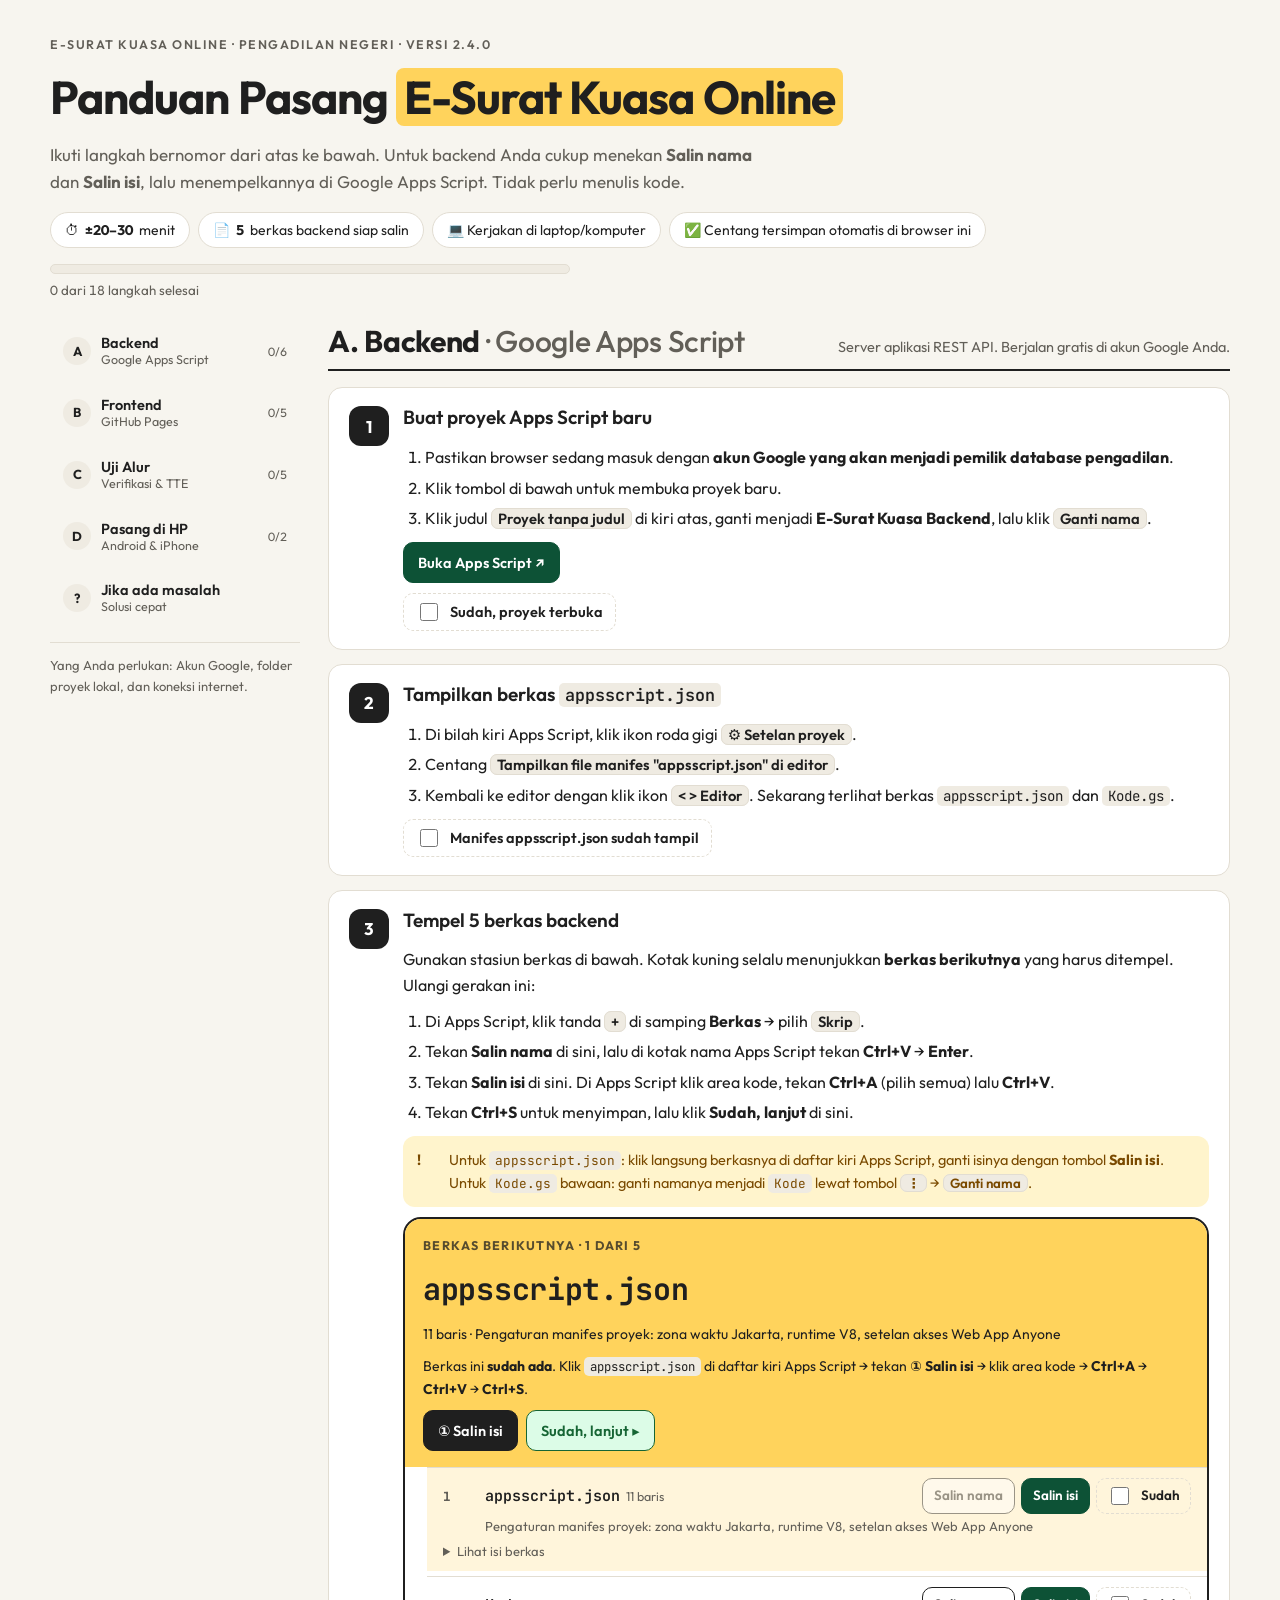
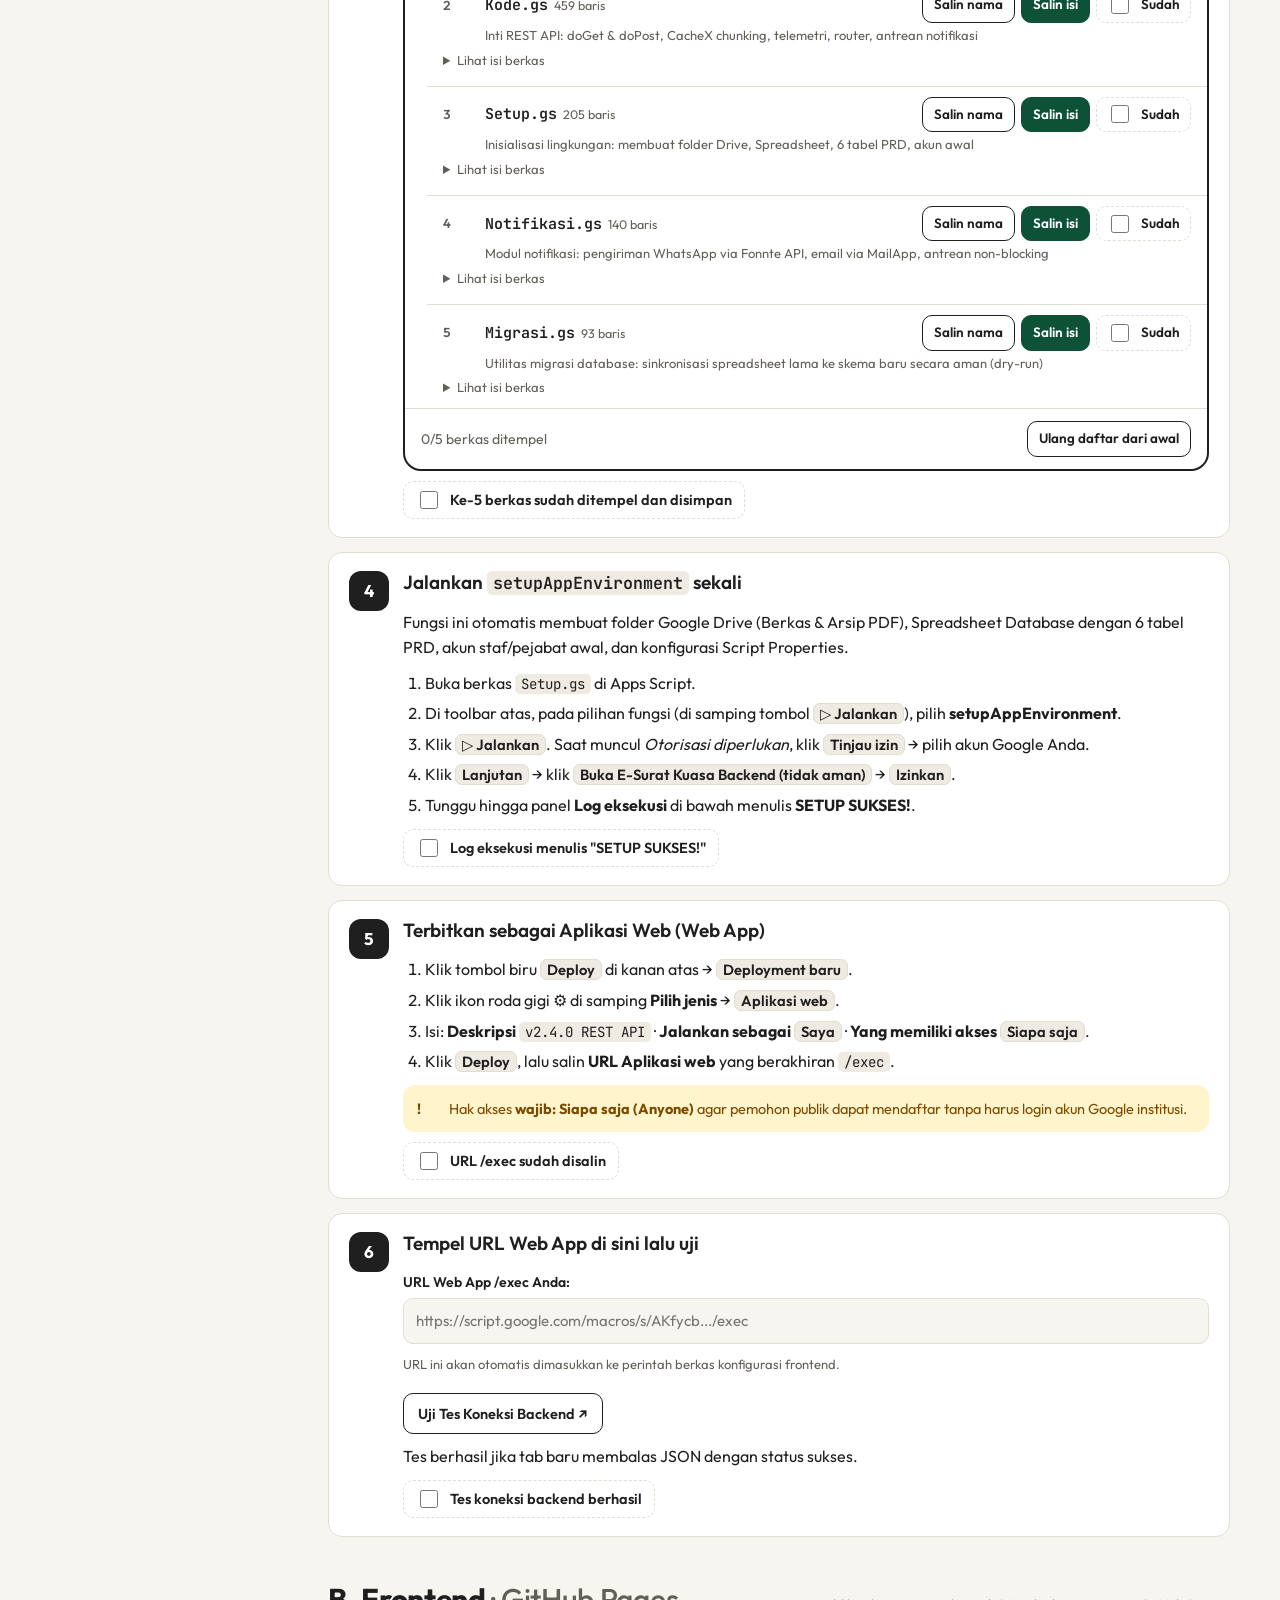
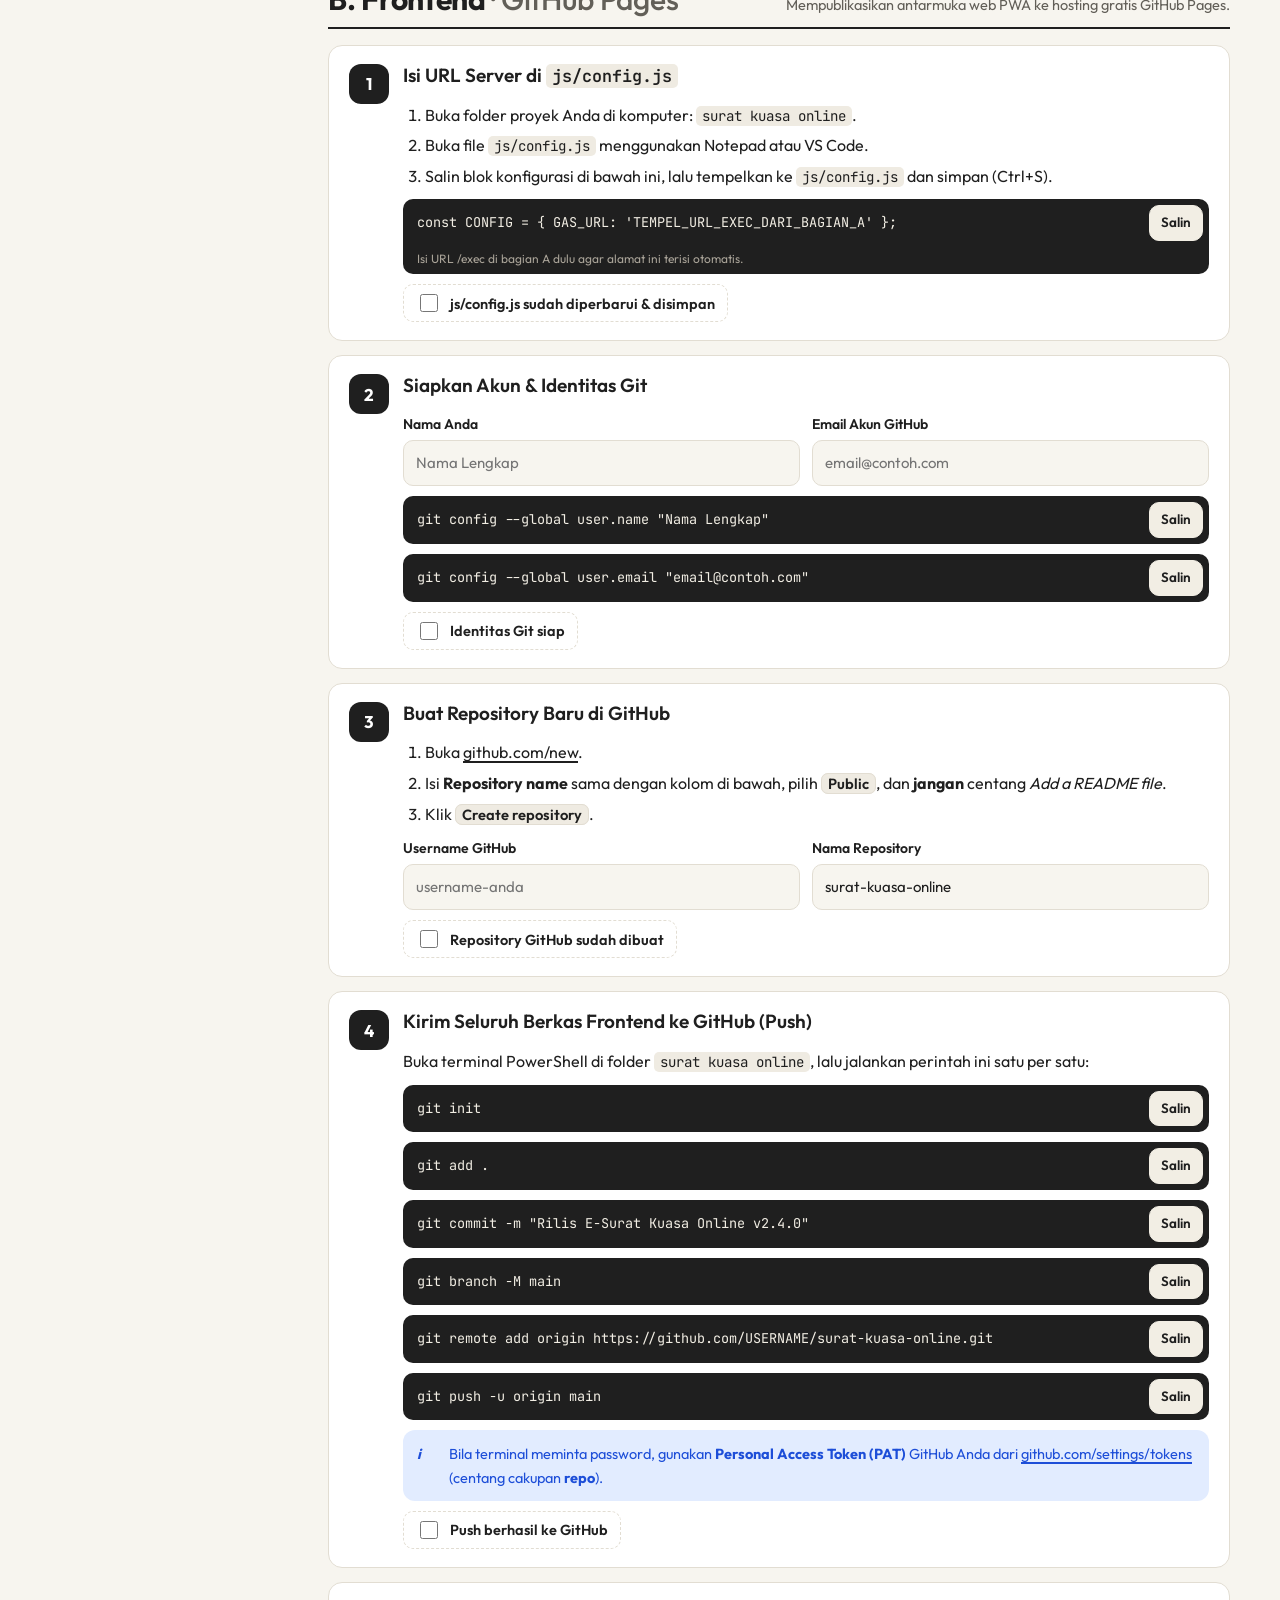
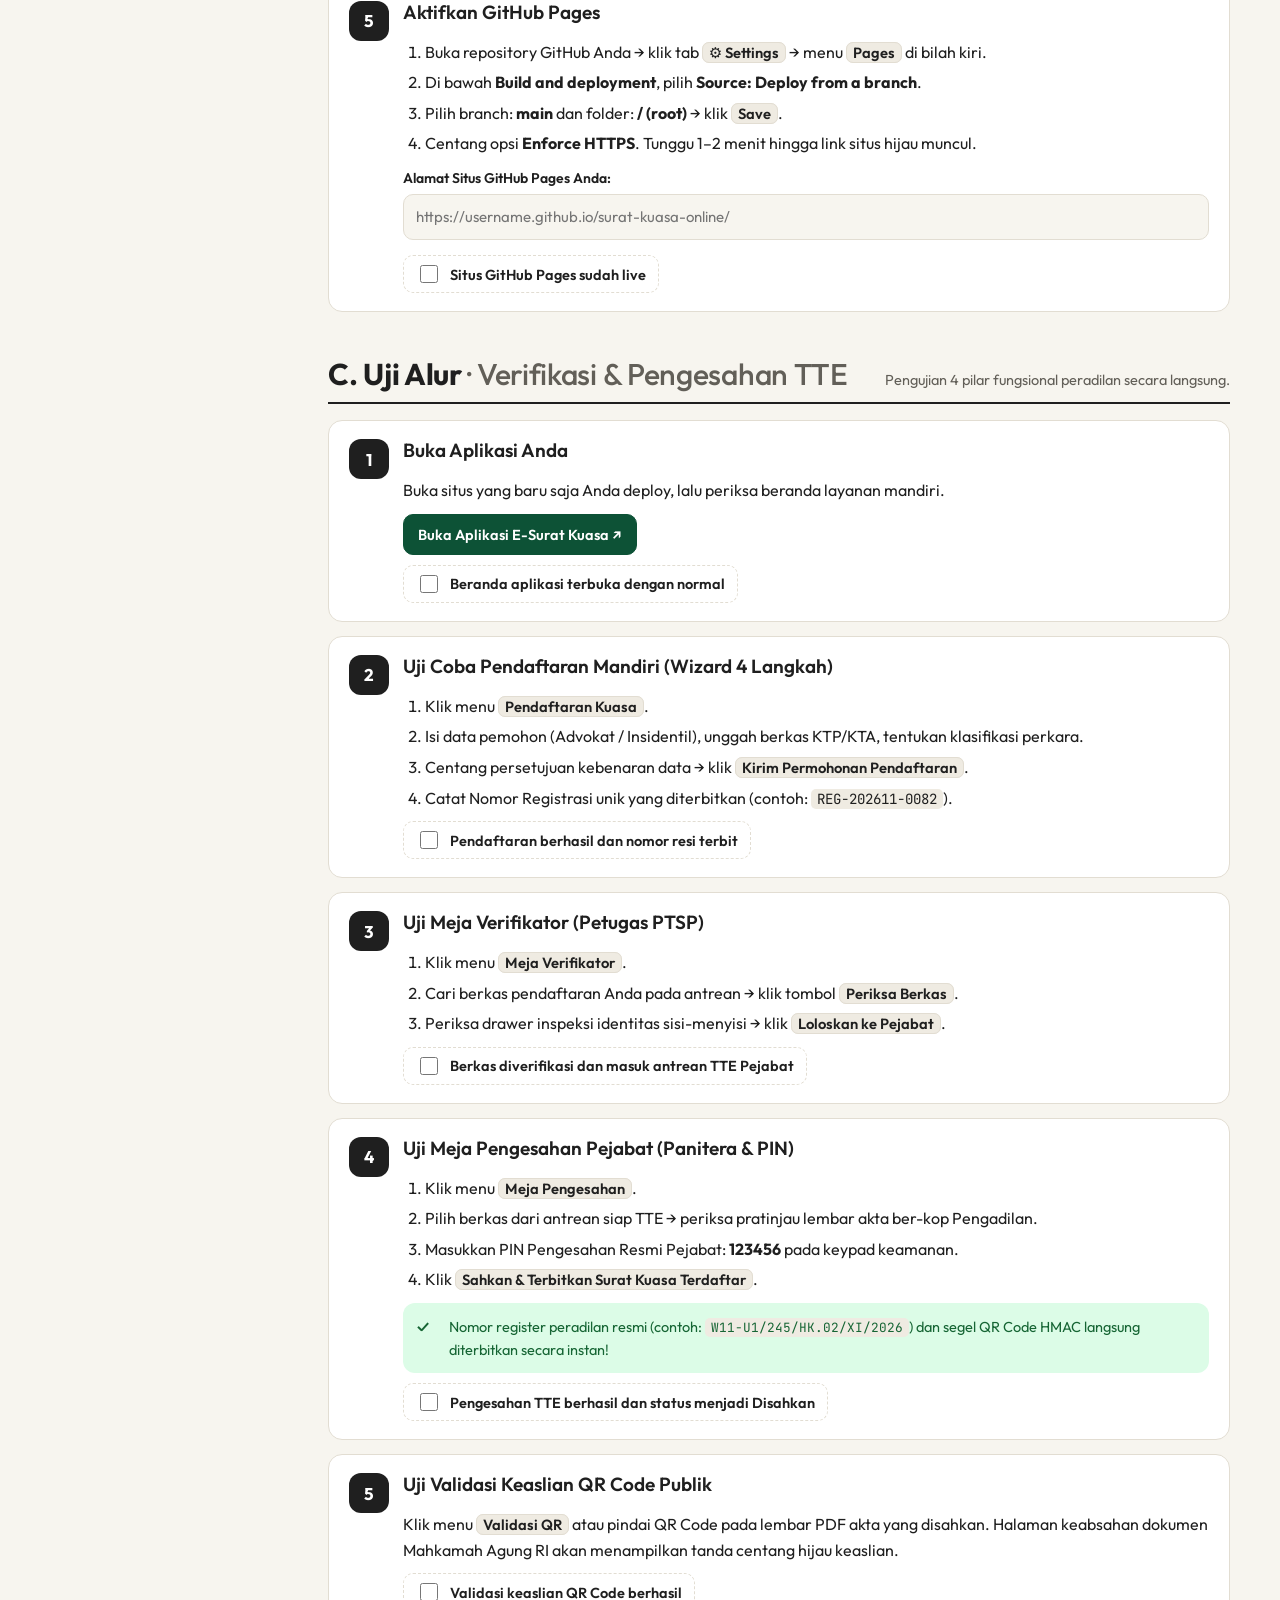
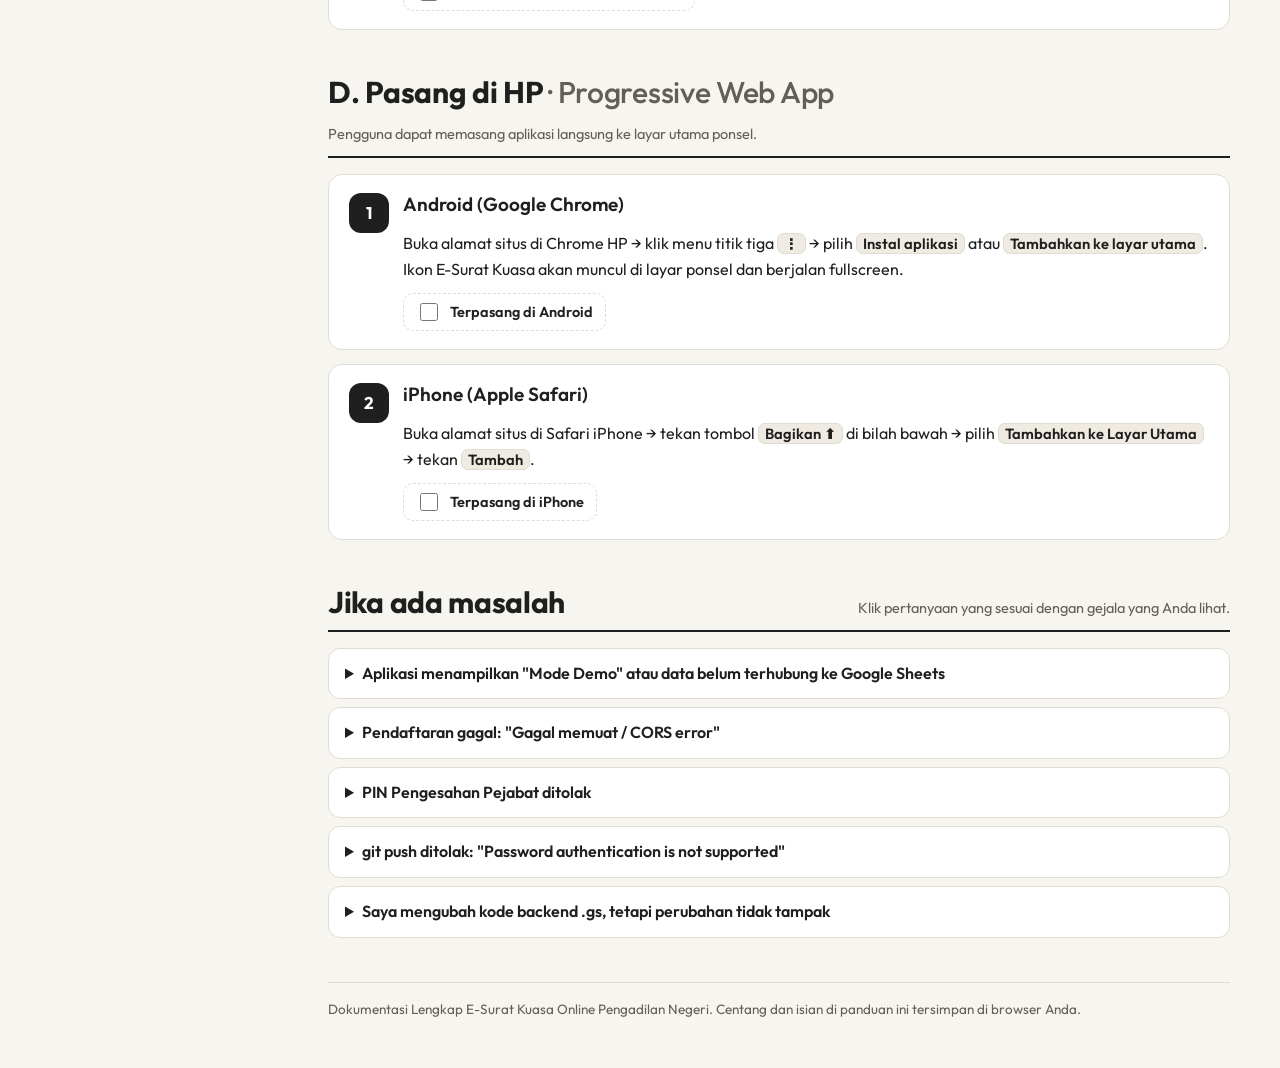
==== panduan-instalasi.html @ 5af63d7f "Rilis e-Kuasa" ====
﻿<!DOCTYPE html>
<html lang="id">
<head>
  <meta charset="utf-8">
  <meta name="viewport" content="width=device-width, initial-scale=1.0">
  <title>Panduan Pasang E-Surat Kuasa Online</title>
  <link rel="preconnect" href="https://fonts.googleapis.com">
  <link rel="preconnect" href="https://fonts.gstatic.com" crossorigin>
  <link rel="stylesheet" href="https://fonts.googleapis.com/css2?family=Outfit:wght@400;500;600;700&family=JetBrains+Mono:wght@400;600&display=swap">
  <style>
  :root {
    --bg: #F7F5EF; --surface: #FFFFFF; --surface-2: #EFEBE2; --ink: #1F1F1F; --muted: #625F58; --line: #E2DDD2;
    --accent: #FFD35C; --accent-ink: #1F1F1F; --action: #0D5236; --action-ink: #FFFFFF;
    --ok: #166534; --ok-bg: #DCFCE7; --warn: #7A4A00; --warn-bg: #FFF4CC; --bad: #9B1C1C; --bad-bg: #FDE4E4; --info: #1D4ED8; --info-bg: #E2ECFF;
    --code-bg: #1F1F1F; --code-fg: #F2EEE4; --code-dim: #A9A398;
    --f-ui: 'Outfit', system-ui, -apple-system, 'Segoe UI', Roboto, sans-serif;
    --f-mono: 'JetBrains Mono', ui-monospace, 'Cascadia Code', Consolas, monospace;
    --r: 14px; --r-s: 9px;
  }
  @media (prefers-color-scheme: dark) { :root:not([data-theme="light"]) {
    --bg: #151514; --surface: #1F1F1D; --surface-2: #2A2926; --ink: #F1EEE6; --muted: #ABA69B; --line: #393732;
    --accent: #FFD35C; --accent-ink: #1F1F1F; --action: #94D4B0; --action-ink: #002112;
    --ok: #86EFAC; --ok-bg: #12301E; --warn: #FCD97A; --warn-bg: #3A2F12; --bad: #FCA5A5; --bad-bg: #3B1717; --info: #9DB8FF; --info-bg: #1B2440;
    --code-bg: #0E0E0D; --code-fg: #EDE9DF; --code-dim: #8F8A80; color-scheme: dark } }
  :root[data-theme="dark"] {
    --bg: #151514; --surface: #1F1F1D; --surface-2: #2A2926; --ink: #F1EEE6; --muted: #ABA69B; --line: #393732;
    --accent: #FFD35C; --accent-ink: #1F1F1F; --action: #94D4B0; --action-ink: #002112;
    --ok: #86EFAC; --ok-bg: #12301E; --warn: #FCD97A; --warn-bg: #3A2F12; --bad: #FCA5A5; --bad-bg: #3B1717; --info: #9DB8FF; --info-bg: #1B2440;
    --code-bg: #0E0E0D; --code-fg: #EDE9DF; --code-dim: #8F8A80; color-scheme: dark }

  * { box-sizing: border-box; }
  body { background: var(--bg); color: var(--ink); font-family: var(--f-ui); font-size: 16px; line-height: 1.6; margin: 0; padding-left: max(16px, env(safe-area-inset-left, 0px)); padding-right: max(16px, env(safe-area-inset-right, 0px)); padding-block: 0 48px; }
  a { color: inherit; text-decoration-thickness: 1.5px; text-underline-offset: 3px; }
  :focus-visible { outline: 3px solid var(--info); outline-offset: 2px; border-radius: 6px; }
  code, .mono { font-family: var(--f-mono); font-size: .88em; }
  code { background: var(--surface-2); padding: 1px 6px; border-radius: 5px; overflow-wrap: anywhere; }
  h1, h2, h3 { line-height: 1.2; text-wrap: balance; margin: 0; }
  .wrap { max-width: 1180px; margin: 0 auto; }

  /* kepala */
  .top { padding-block: 34px 22px; display: grid; gap: 16px; }
  .eyebrow { font-size: 12.5px; letter-spacing: .12em; text-transform: uppercase; font-weight: 600; color: var(--muted); }
  .top h1 { font-size: clamp(30px, 5vw, 46px); font-weight: 700; letter-spacing: -.02em; }
  .top h1 mark { background: var(--accent); color: var(--accent-ink); padding: 0 .18em; border-radius: 8px; }
  .lead { max-width: 64ch; color: var(--muted); font-size: 17px; margin: 0; }
  .facts { display: flex; flex-wrap: wrap; gap: 8px; }
  .fact { border: 1.5px solid var(--line); background: var(--surface); border-radius: 999px; padding: 6px 14px; font-size: 14px; display: inline-flex; gap: 6px; align-items: center; }
  .fact b { font-variant-numeric: tabular-nums; }
  .meter { display: grid; gap: 6px; max-width: 520px; }
  .meter .bar { height: 10px; border-radius: 99px; background: var(--surface-2); overflow: hidden; border: 1px solid var(--line); }
  .meter .bar i { display: block; height: 100%; width: 0; background: var(--ok); transition: width .3s; }
  .meter small { color: var(--muted); font-variant-numeric: tabular-nums; }

  /* tata letak */
  .layout { display: grid; grid-template-columns: 250px minmax(0, 1fr); gap: 28px; align-items: start; }
  .rail { position: sticky; top: calc(env(safe-area-inset-top, 0px) + 16px); display: grid; gap: 6px; }
  .rail a { display: grid; grid-template-columns: 28px 1fr auto; gap: 10px; align-items: center; text-decoration: none; padding: 10px 12px; border-radius: 12px; border: 1.5px solid transparent; }
  .rail a:hover { background: var(--surface); border-color: var(--line); }
  .rail .n { width: 28px; height: 28px; border-radius: 50%; display: grid; place-items: center; background: var(--surface-2); font-weight: 700; font-size: 13px; }
  .rail .t { font-weight: 600; font-size: 14.5px; line-height: 1.25; }
  .rail .t small { display: block; font-weight: 400; color: var(--muted); font-size: 12.5px; }
  .rail .c { font-size: 12px; color: var(--muted); font-variant-numeric: tabular-nums; }
  .rail a.done .n { background: var(--ok); color: var(--surface); }
  .rail-note { margin-top: 10px; font-size: 13px; color: var(--muted); border-top: 1px solid var(--line); padding-top: 12px; }

  /* tahap & langkah */
  .stage { min-width: 0; display: grid; gap: 16px; margin-bottom: 44px; scroll-margin-top: 16px; }
  .stage-h { display: flex; flex-wrap: wrap; gap: 12px; align-items: baseline; justify-content: space-between; border-bottom: 2px solid var(--ink); padding-bottom: 10px; }
  .stage-h h2 { font-size: clamp(22px, 3.2vw, 30px); font-weight: 700; letter-spacing: -.01em; }
  .stage-h h2 span { color: var(--muted); font-weight: 500; }
  .stage-h p { margin: 0; color: var(--muted); font-size: 14.5px; }
  .steps { list-style: none; margin: 0; padding: 0; display: grid; gap: 14px; }
  .step { min-width: 0; background: var(--surface); border: 1.5px solid var(--line); border-radius: var(--r); padding: 18px 20px; display: grid; grid-template-columns: 40px minmax(0, 1fr); gap: 14px; scroll-margin-top: 16px; }
  .step.done { border-color: var(--ok); }
  .step .num { width: 40px; height: 40px; border-radius: 12px; background: var(--ink); color: var(--surface); display: grid; place-items: center; font-weight: 700; font-size: 17px; }
  .step.done .num { background: var(--ok); }
  .step h3 { font-size: 19px; font-weight: 600; margin-bottom: 6px; }
  .step .body { min-width: 0; display: grid; gap: 10px; }
  .step .body > p { margin: 0; }
  .step ol, .step ul { margin: 0; padding-left: 22px; display: grid; gap: 5px; }
  .ui { display: inline; font-weight: 600; border: 1.5px solid var(--line); background: var(--surface-2); border-radius: 7px; padding: 0 6px; font-size: .92em; -webkit-box-decoration-break: clone; box-decoration-break: clone; overflow-wrap: anywhere; }
  .tick { display: inline-flex; align-items: center; gap: 9px; font-size: 14.5px; font-weight: 600; cursor: pointer; user-select: none; justify-self: start; border: 1.5px dashed var(--line); border-radius: 10px; padding: 6px 12px; }
  .tick input { width: 18px; height: 18px; accent-color: var(--ok); }
  .step.done .tick { border-style: solid; border-color: var(--ok); color: var(--ok); background: var(--ok-bg); }

  .note { border-radius: 12px; padding: 12px 14px; font-size: 14.5px; display: grid; grid-template-columns: 22px minmax(0, 1fr); gap: 10px; }
  .note::before { font-weight: 700; }
  .note.warn { background: var(--warn-bg); color: var(--warn); } .note.warn::before { content: "!"; }
  .note.info { background: var(--info-bg); color: var(--info); } .note.info::before { content: "i"; font-style: italic; }
  .note.ok { background: var(--ok-bg); color: var(--ok); } .note.ok::before { content: "✓"; }
  .note p { margin: 0; }

  /* tombol */
  .btn { font: inherit; font-size: 14.5px; font-weight: 600; display: inline-flex; align-items: center; gap: 7px; border-radius: 10px; padding: 8px 14px; border: 1.5px solid var(--ink); background: var(--surface); color: var(--ink); cursor: pointer; text-decoration: none; white-space: nowrap; }
  .btn:hover { background: var(--surface-2); }
  .btn.main { background: var(--action); color: var(--action-ink); border-color: var(--action); }
  .btn.main:hover { filter: brightness(1.12); }
  .btn.ok { background: var(--ok-bg); color: var(--ok); border-color: var(--ok); }
  .btn.sm { font-size: 13.5px; padding: 6px 11px; }
  .btn[disabled] { opacity: .45; cursor: not-allowed; }
  .row { display: flex; flex-wrap: wrap; gap: 8px; align-items: center; }

  /* kode & perintah */
  .cmd { display: grid; grid-template-columns: minmax(0, 1fr) auto; align-items: center; background: var(--code-bg); color: var(--code-fg); border-radius: 10px; padding: 6px 6px 6px 14px; gap: 10px; }
  .cmd pre { margin: 0; font-family: var(--f-mono); font-size: 13.5px; overflow-x: auto; white-space: pre; padding: 6px 0; }
  .cmd .btn { background: var(--code-fg); color: var(--code-bg); border-color: var(--code-fg); }
  .cmd .lbl { grid-column: 1 / -1; font-size: 12px; color: var(--code-dim); font-family: var(--f-ui); margin-top: -2px; }
  .field { display: grid; gap: 5px; }
  .field label { font-size: 14px; font-weight: 600; }
  .field input { font: inherit; font-size: 15px; padding: 10px 12px; border: 1.5px solid var(--line); border-radius: 10px; background: var(--bg); color: var(--ink); width: 100%; min-width: 0; }
  .field input:focus { border-color: var(--ink); outline: none; }
  .field small { color: var(--muted); font-size: 13px; }
  .field .st { font-size: 13px; font-weight: 600; }
  .field .st.ok { color: var(--ok); } .field .st.bad { color: var(--bad); }
  .grid2 { display: grid; grid-template-columns: repeat(2, minmax(0, 1fr)); gap: 12px; }
  .log { background: var(--code-bg); color: var(--code-fg); border-radius: 10px; padding: 12px 14px; font-family: var(--f-mono); font-size: 13px; overflow-x: auto; white-space: pre; margin: 0; line-height: 1.55; }
  .log em { color: var(--accent); font-style: normal; }

  /* stasiun berkas backend */
  .station { border: 2px solid var(--ink); border-radius: 18px; overflow: hidden; background: var(--surface); }
  .helper { background: var(--accent); color: var(--accent-ink); padding: 16px 18px; display: grid; gap: 10px; }
  .helper .lbl { font-size: 12.5px; letter-spacing: .1em; text-transform: uppercase; font-weight: 700; opacity: .75; }
  .helper .cur { display: flex; flex-wrap: wrap; gap: 10px 16px; align-items: baseline; }
  .helper .cur b { font-family: var(--f-mono); font-size: clamp(22px, 3.6vw, 30px); letter-spacing: -.01em; }
  .helper .cur span { font-size: 14px; }
  .helper .how { font-size: 14px; margin: 0; }
  .helper .btn { border-color: var(--accent-ink); background: #FFFDF5; color: #1F1F1F; }
  .helper .btn.main { background: #1F1F1F; color: #FFFFFF; border-color: #1F1F1F; }
  .helper .btn.ok { background: #DCFCE7; color: #166534; border-color: #166534; }
  .helper.selesai { background: var(--ok-bg); color: var(--ok); }
  .files { list-style: none; margin: 0; padding: 0; }
  .file { border-top: 1px solid var(--line); padding: 10px 16px; display: grid; grid-template-columns: 30px minmax(0, 1fr) auto; gap: 4px 12px; align-items: center; }
  .file .i { font-variant-numeric: tabular-nums; color: var(--muted); font-size: 13px; font-weight: 600; }
  .file .nm { font-family: var(--f-mono); font-weight: 600; font-size: 15px; overflow-wrap: anywhere; }
  .file .nm small { font-family: var(--f-ui); font-weight: 400; color: var(--muted); font-size: 12.5px; margin-left: 6px; }
  .file .acts { display: flex; flex-wrap: wrap; gap: 6px; justify-content: flex-end; }
  .file .desc { grid-column: 2 / -1; font-size: 13px; color: var(--muted); margin-top: -2px; }
  .file.on { background: color-mix(in srgb, var(--accent) 22%, var(--surface)); }
  .file.done .nm { text-decoration: line-through; text-decoration-thickness: 1.5px; color: var(--muted); }
  .file.done .i { color: var(--ok); }
  .file details { grid-column: 1 / -1; }
  .file summary { cursor: pointer; font-size: 13px; color: var(--muted); width: fit-content; }
  .file pre.code { margin: 8px 0 4px; max-height: 340px; overflow: auto; background: var(--code-bg); color: var(--code-fg); border-radius: 10px; padding: 12px 14px; font-family: var(--f-mono); font-size: 12.5px; line-height: 1.5; white-space: pre; }
  .station-foot { border-top: 1px solid var(--line); padding: 12px 16px; display: flex; flex-wrap: wrap; gap: 10px; align-items: center; justify-content: space-between; font-size: 14px; color: var(--muted); }

  /* lain-lain */
  .mock { border: 1.5px solid var(--line); border-radius: 12px; overflow: hidden; font-size: 13.5px; }
  .mock .bar { background: var(--surface-2); padding: 6px 10px; display: flex; gap: 6px; align-items: center; font-weight: 600; }
  .mock .bar i { width: 9px; height: 9px; border-radius: 50%; background: var(--line); display: inline-block; }
  .mock .in { display: grid; grid-template-columns: 170px minmax(0, 1fr); min-height: 120px; }
  .mock .side { border-right: 1px solid var(--line); padding: 8px; display: grid; align-content: start; gap: 3px; font-family: var(--f-mono); font-size: 12.5px; }
  .mock .side div { padding: 3px 8px; border-radius: 6px; }
  .mock .side .hl { background: var(--accent); color: var(--accent-ink); }
  .mock .side .plus { font-family: var(--f-ui); font-weight: 600; display: flex; justify-content: space-between; }
  .mock .side .plus b { border: 1.5px solid var(--ink); border-radius: 6px; padding: 0 6px; }
  .mock .ed { padding: 10px 12px; color: var(--muted); font-family: var(--f-mono); font-size: 12.5px; }
  .faq { display: grid; gap: 8px; }
  .faq details { background: var(--surface); border: 1.5px solid var(--line); border-radius: 12px; padding: 12px 16px; }
  .faq summary { cursor: pointer; font-weight: 600; }
  .faq details p { margin: 8px 0 0; color: var(--muted); }
  .toast { position: fixed; left: 50%; transform: translateX(-50%); bottom: calc(env(safe-area-inset-bottom, 0px) + 18px); background: var(--ink); color: var(--bg); padding: 10px 18px; border-radius: 999px; font-weight: 600; font-size: 14.5px; z-index: 50; box-shadow: 0 8px 24px rgba(0,0,0,.25); max-width: calc(100% - 32px); }
  .dlg { position: fixed; inset: 0; background: rgba(0,0,0,.55); display: grid; place-items: center; z-index: 60; padding: max(16px, env(safe-area-inset-top, 0px)) max(16px, env(safe-area-inset-right, 0px)) max(16px, env(safe-area-inset-bottom, 0px)) max(16px, env(safe-area-inset-left, 0px)); }
  .dlg .box { background: var(--surface); border-radius: 16px; padding: 18px; width: min(760px, 100%); display: grid; gap: 10px; max-height: 100%; }
  .dlg textarea { width: 100%; min-height: 240px; font-family: var(--f-mono); font-size: 12.5px; border: 1.5px solid var(--line); border-radius: 10px; padding: 10px; background: var(--bg); color: var(--ink); resize: vertical; }
  footer { color: var(--muted); font-size: 13.5px; border-top: 1px solid var(--line); padding-top: 16px; }

  @media (max-width: 900px) {
    .layout { grid-template-columns: minmax(0, 1fr); }
    .rail { position: static; display: flex; overflow-x: auto; gap: 6px; padding-bottom: 4px; }
    .rail a { grid-template-columns: 24px auto; padding: 8px 10px; border-color: var(--line); background: var(--surface); flex-shrink: 0; }
    .rail .n { width: 24px; height: 24px; font-size: 12px; }
    .rail .t small, .rail .c, .rail-note { display: none; }
  }
  @media (max-width: 560px) {
    .step { grid-template-columns: minmax(0, 1fr); padding: 16px; }
    .step .num { width: 34px; height: 34px; font-size: 15px; }
    .grid2 { grid-template-columns: minmax(0, 1fr); }
    .file { grid-template-columns: 26px minmax(0, 1fr); }
    .file .acts { grid-column: 1 / -1; justify-content: flex-start; }
    .mock .in { grid-template-columns: minmax(0, 1fr); }
    .mock .side { border-right: 0; border-bottom: 1px solid var(--line); }
  }
  </style>
</head>
<body>

<div class="wrap">
  <header class="top">
    <div class="eyebrow">E-Surat Kuasa Online · Pengadilan Negeri · versi 2.4.0</div>
    <h1>Panduan Pasang <mark>E-Surat Kuasa Online</mark></h1>
    <p class="lead">Ikuti langkah bernomor dari atas ke bawah. Untuk backend Anda cukup menekan <b>Salin nama</b> dan <b>Salin isi</b>, lalu menempelkannya di Google Apps Script. Tidak perlu menulis kode.</p>
    <div class="facts">
      <span class="fact">⏱ <b>±20–30</b> menit</span>
      <span class="fact">📄 <b>5</b> berkas backend siap salin</span>
      <span class="fact">💻 Kerjakan di laptop/komputer</span>
      <span class="fact">✅ Centang tersimpan otomatis di browser ini</span>
    </div>
    <div class="meter" aria-live="polite"><div class="bar"><i id="mAll"></i></div><small id="mAllTxt">0 dari 0 langkah selesai</small></div>
  </header>

  <div class="layout">
    <nav class="rail" aria-label="Tahap pemasangan">
      <a href="#backend" data-stage="backend"><span class="n">A</span><span class="t">Backend<small>Google Apps Script</small></span><span class="c"></span></a>
      <a href="#frontend" data-stage="frontend"><span class="n">B</span><span class="t">Frontend<small>GitHub Pages</small></span><span class="c"></span></a>
      <a href="#masuk-pertama" data-stage="masuk-pertama"><span class="n">C</span><span class="t">Uji Alur<small>Verifikasi & TTE</small></span><span class="c"></span></a>
      <a href="#pasang-hp" data-stage="pasang-hp"><span class="n">D</span><span class="t">Pasang di HP<small>Android & iPhone</small></span><span class="c"></span></a>
      <a href="#masalah"><span class="n">?</span><span class="t">Jika ada masalah<small>Solusi cepat</small></span><span class="c"></span></a>
      <div class="rail-note">Yang Anda perlukan: Akun Google, folder proyek lokal, dan koneksi internet.</div>
    </nav>

    <main>
      <!-- TAHAP A: BACKEND -->
      <section class="stage" id="backend" data-stage="backend">
        <div class="stage-h"><h2>A. Backend <span>· Google Apps Script</span></h2><p>Server aplikasi REST API. Berjalan gratis di akun Google Anda.</p></div>
        <ol class="steps">
          <li class="step" data-step="a1"><div class="num">1</div><div class="body">
            <h3>Buat proyek Apps Script baru</h3>
            <ol>
              <li>Pastikan browser sedang masuk dengan <b>akun Google yang akan menjadi pemilik database pengadilan</b>.</li>
              <li>Klik tombol di bawah untuk membuka proyek baru.</li>
              <li>Klik judul <span class="ui">Proyek tanpa judul</span> di kiri atas, ganti menjadi <b>E-Surat Kuasa Backend</b>, lalu klik <span class="ui">Ganti nama</span>.</li>
            </ol>
            <div class="row"><a class="btn main" href="https://script.google.com/home/projects/create" target="_blank" rel="noopener">Buka Apps Script ↗</a></div>
            <label class="tick"><input type="checkbox"> Sudah, proyek terbuka</label>
          </div></li>

          <li class="step" data-step="a2"><div class="num">2</div><div class="body">
            <h3>Tampilkan berkas <code>appsscript.json</code></h3>
            <ol>
              <li>Di bilah kiri Apps Script, klik ikon roda gigi <span class="ui">⚙ Setelan proyek</span>.</li>
              <li>Centang <span class="ui">Tampilkan file manifes "appsscript.json" di editor</span>.</li>
              <li>Kembali ke editor dengan klik ikon <span class="ui">&lt; &gt; Editor</span>. Sekarang terlihat berkas <code>appsscript.json</code> dan <code>Kode.gs</code>.</li>
            </ol>
            <label class="tick"><input type="checkbox"> Manifes appsscript.json sudah tampil</label>
          </div></li>

          <li class="step" data-step="a3" id="tempel"><div class="num">3</div><div class="body">
            <h3>Tempel 5 berkas backend</h3>
            <p>Gunakan stasiun berkas di bawah. Kotak kuning selalu menunjukkan <b>berkas berikutnya</b> yang harus ditempel. Ulangi gerakan ini:</p>
            <ol>
              <li>Di Apps Script, klik tanda <span class="ui">+</span> di samping <b>Berkas</b> &rarr; pilih <span class="ui">Skrip</span>.</li>
              <li>Tekan <b>Salin nama</b> di sini, lalu di kotak nama Apps Script tekan <b>Ctrl+V</b> &rarr; <b>Enter</b>.</li>
              <li>Tekan <b>Salin isi</b> di sini. Di Apps Script klik area kode, tekan <b>Ctrl+A</b> (pilih semua) lalu <b>Ctrl+V</b>.</li>
              <li>Tekan <b>Ctrl+S</b> untuk menyimpan, lalu klik <b>Sudah, lanjut</b> di sini.</li>
            </ol>
            <p class="note warn"><span>Untuk <code>appsscript.json</code>: klik langsung berkasnya di daftar kiri Apps Script, ganti isinya dengan tombol <b>Salin isi</b>. Untuk <code>Kode.gs</code> bawaan: ganti namanya menjadi <code>Kode</code> lewat tombol <span class="ui">⋮</span> &rarr; <span class="ui">Ganti nama</span>.</span></p>

            <div class="station" id="station">
              <div class="helper" id="helper" aria-live="polite"></div>
              <ul class="files" id="files"></ul>
              <div class="station-foot"><span id="fileCount">0 berkas ditempel</span><button class="btn sm" id="resetFiles" type="button">Ulang daftar dari awal</button></div>
            </div>
            <label class="tick"><input type="checkbox" id="tickFiles"> Ke-5 berkas sudah ditempel dan disimpan</label>
          </div></li>

          <li class="step" data-step="a4"><div class="num">4</div><div class="body">
            <h3>Jalankan <code>setupAppEnvironment</code> sekali</h3>
            <p>Fungsi ini otomatis membuat folder Google Drive (Berkas & Arsip PDF), Spreadsheet Database dengan 6 tabel PRD, akun staf/pejabat awal, dan konfigurasi Script Properties.</p>
            <ol>
              <li>Buka berkas <code>Setup.gs</code> di Apps Script.</li>
              <li>Di toolbar atas, pada pilihan fungsi (di samping tombol <span class="ui">▷ Jalankan</span>), pilih <b>setupAppEnvironment</b>.</li>
              <li>Klik <span class="ui">▷ Jalankan</span>. Saat muncul <i>Otorisasi diperlukan</i>, klik <span class="ui">Tinjau izin</span> &rarr; pilih akun Google Anda.</li>
              <li>Klik <span class="ui">Lanjutan</span> &rarr; klik <span class="ui">Buka E-Surat Kuasa Backend (tidak aman)</span> &rarr; <span class="ui">Izinkan</span>.</li>
              <li>Tunggu hingga panel <b>Log eksekusi</b> di bawah menulis <b>SETUP SUKSES!</b>.</li>
            </ol>
            <label class="tick"><input type="checkbox"> Log eksekusi menulis "SETUP SUKSES!"</label>
          </div></li>

          <li class="step" data-step="a5"><div class="num">5</div><div class="body">
            <h3>Terbitkan sebagai Aplikasi Web (Web App)</h3>
            <ol>
              <li>Klik tombol biru <span class="ui">Deploy</span> di kanan atas &rarr; <span class="ui">Deployment baru</span>.</li>
              <li>Klik ikon roda gigi ⚙️ di samping <b>Pilih jenis</b> &rarr; <span class="ui">Aplikasi web</span>.</li>
              <li>Isi: <b>Deskripsi</b> <code>v2.4.0 REST API</code> · <b>Jalankan sebagai</b> <span class="ui">Saya</span> · <b>Yang memiliki akses</b> <span class="ui">Siapa saja</span>.</li>
              <li>Klik <span class="ui">Deploy</span>, lalu salin <b>URL Aplikasi web</b> yang berakhiran <code>/exec</code>.</li>
            </ol>
            <p class="note warn"><span>Hak akses <b>wajib: Siapa saja (Anyone)</b> agar pemohon publik dapat mendaftar tanpa harus login akun Google institusi.</span></p>
            <label class="tick"><input type="checkbox"> URL /exec sudah disalin</label>
          </div></li>

          <li class="step" data-step="a6"><div class="num">6</div><div class="body">
            <h3>Tempel URL Web App di sini lalu uji</h3>
            <div class="field">
              <label for="inGas">URL Web App /exec Anda:</label>
              <input id="inGas" type="url" placeholder="https://script.google.com/macros/s/AKfycb.../exec" autocomplete="off" spellcheck="false">
              <span class="st" id="stGas"></span>
              <small>URL ini akan otomatis dimasukkan ke perintah berkas konfigurasi frontend.</small>
            </div>
            <div class="row" style="margin-top: 8px;">
              <a class="btn" id="lnkPing" href="#" target="_blank" rel="noopener" aria-disabled="true">Uji Tes Koneksi Backend ↗</a>
            </div>
            <p>Tes berhasil jika tab baru membalas JSON dengan status sukses.</p>
            <label class="tick"><input type="checkbox"> Tes koneksi backend berhasil</label>
          </div></li>
        </ol>
      </section>

      <!-- TAHAP B: FRONTEND -->
      <section class="stage" id="frontend" data-stage="frontend">
        <div class="stage-h"><h2>B. Frontend <span>· GitHub Pages</span></h2><p>Mempublikasikan antarmuka web PWA ke hosting gratis GitHub Pages.</p></div>
        <ol class="steps">
          <li class="step" data-step="b1"><div class="num">1</div><div class="body">
            <h3>Isi URL Server di <code>js/config.js</code></h3>
            <ol>
              <li>Buka folder proyek Anda di komputer: <code>surat kuasa online</code>.</li>
              <li>Buka file <code>js/config.js</code> menggunakan Notepad atau VS Code.</li>
              <li>Salin blok konfigurasi di bawah ini, lalu tempelkan ke <code>js/config.js</code> dan simpan (Ctrl+S).</li>
            </ol>
            <div class="cmd"><pre id="cfgOut"></pre><button class="btn sm" type="button" data-copy-from="cfgOut">Salin</button><span class="lbl" id="cfgLbl"></span></div>
            <label class="tick"><input type="checkbox"> js/config.js sudah diperbarui & disimpan</label>
          </div></li>

          <li class="step" data-step="b2"><div class="num">2</div><div class="body">
            <h3>Siapkan Akun & Identitas Git</h3>
            <div class="grid2">
              <div class="field"><label for="inNama">Nama Anda</label><input id="inNama" placeholder="Nama Lengkap" autocomplete="off"></div>
              <div class="field"><label for="inEmail">Email Akun GitHub</label><input id="inEmail" type="email" placeholder="email@contoh.com" autocomplete="off"></div>
            </div>
            <div class="cmd"><pre data-tpl='git config --global user.name "{nama}"'></pre><button class="btn sm" type="button" data-copy-cmd>Salin</button></div>
            <div class="cmd"><pre data-tpl='git config --global user.email "{email}"'></pre><button class="btn sm" type="button" data-copy-cmd>Salin</button></div>
            <label class="tick"><input type="checkbox"> Identitas Git siap</label>
          </div></li>

          <li class="step" data-step="b3"><div class="num">3</div><div class="body">
            <h3>Buat Repository Baru di GitHub</h3>
            <ol>
              <li>Buka <a href="https://github.com/new" target="_blank" rel="noopener">github.com/new</a>.</li>
              <li>Isi <b>Repository name</b> sama dengan kolom di bawah, pilih <span class="ui">Public</span>, dan <b>jangan</b> centang <i>Add a README file</i>.</li>
              <li>Klik <span class="ui">Create repository</span>.</li>
            </ol>
            <div class="grid2">
              <div class="field"><label for="inUser">Username GitHub</label><input id="inUser" placeholder="username-anda" autocomplete="off" spellcheck="false"></div>
              <div class="field"><label for="inRepo">Nama Repository</label><input id="inRepo" value="surat-kuasa-online" autocomplete="off" spellcheck="false"></div>
            </div>
            <label class="tick"><input type="checkbox"> Repository GitHub sudah dibuat</label>
          </div></li>

          <li class="step" data-step="b4"><div class="num">4</div><div class="body">
            <h3>Kirim Seluruh Berkas Frontend ke GitHub (Push)</h3>
            <p>Buka terminal PowerShell di folder <code>surat kuasa online</code>, lalu jalankan perintah ini satu per satu:</p>
            <div class="cmd"><pre>git init</pre><button class="btn sm" type="button" data-copy-cmd>Salin</button></div>
            <div class="cmd"><pre>git add .</pre><button class="btn sm" type="button" data-copy-cmd>Salin</button></div>
            <div class="cmd"><pre>git commit -m "Rilis E-Surat Kuasa Online v2.4.0"</pre><button class="btn sm" type="button" data-copy-cmd>Salin</button></div>
            <div class="cmd"><pre>git branch -M main</pre><button class="btn sm" type="button" data-copy-cmd>Salin</button></div>
            <div class="cmd"><pre data-tpl="git remote add origin https://github.com/{user}/{repo}.git"></pre><button class="btn sm" type="button" data-copy-cmd>Salin</button></div>
            <div class="cmd"><pre>git push -u origin main</pre><button class="btn sm" type="button" data-copy-cmd>Salin</button></div>
            <p class="note info"><span>Bila terminal meminta password, gunakan <b>Personal Access Token (PAT)</b> GitHub Anda dari <a href="https://github.com/settings/tokens" target="_blank" rel="noopener">github.com/settings/tokens</a> (centang cakupan <b>repo</b>).</span></p>
            <label class="tick"><input type="checkbox"> Push berhasil ke GitHub</label>
          </div></li>

          <li class="step" data-step="b5"><div class="num">5</div><div class="body">
            <h3>Aktifkan GitHub Pages</h3>
            <ol>
              <li>Buka repository GitHub Anda &rarr; klik tab <span class="ui">⚙️ Settings</span> &rarr; menu <span class="ui">Pages</span> di bilah kiri.</li>
              <li>Di bawah <b>Build and deployment</b>, pilih <b>Source: Deploy from a branch</b>.</li>
              <li>Pilih branch: <b>main</b> dan folder: <b>/ (root)</b> &rarr; klik <span class="ui">Save</span>.</li>
              <li>Centang opsi <b>Enforce HTTPS</b>. Tunggu 1–2 menit hingga link situs hijau muncul.</li>
            </ol>
            <div class="field">
              <label for="inWeb">Alamat Situs GitHub Pages Anda:</label>
              <input id="inWeb" type="url" placeholder="https://username.github.io/surat-kuasa-online/" autocomplete="off" spellcheck="false">
              <span class="st" id="stWeb"></span>
            </div>
            <label class="tick"><input type="checkbox"> Situs GitHub Pages sudah live</label>
          </div></li>
        </ol>
      </section>

      <!-- TAHAP C: UJI ALUR & MASUK PERTAMA -->
      <section class="stage" id="masuk-pertama" data-stage="masuk-pertama">
        <div class="stage-h"><h2>C. Uji Alur <span>· Verifikasi &amp; Pengesahan TTE</span></h2><p>Pengujian 4 pilar fungsional peradilan secara langsung.</p></div>
        <ol class="steps">
          <li class="step" data-step="c1"><div class="num">1</div><div class="body">
            <h3>Buka Aplikasi Anda</h3>
            <p>Buka situs yang baru saja Anda deploy, lalu periksa beranda layanan mandiri.</p>
            <div class="row"><a class="btn main" id="lnkLogin" href="#frontend" target="_blank" rel="noopener">Buka Aplikasi E-Surat Kuasa ↗</a></div>
            <label class="tick"><input type="checkbox"> Beranda aplikasi terbuka dengan normal</label>
          </div></li>

          <li class="step" data-step="c2"><div class="num">2</div><div class="body">
            <h3>Uji Coba Pendaftaran Mandiri (Wizard 4 Langkah)</h3>
            <ol>
              <li>Klik menu <span class="ui">Pendaftaran Kuasa</span>.</li>
              <li>Isi data pemohon (Advokat / Insidentil), unggah berkas KTP/KTA, tentukan klasifikasi perkara.</li>
              <li>Centang persetujuan kebenaran data &rarr; klik <span class="ui">Kirim Permohonan Pendaftaran</span>.</li>
              <li>Catat Nomor Registrasi unik yang diterbitkan (contoh: <code>REG-202611-0082</code>).</li>
            </ol>
            <label class="tick"><input type="checkbox"> Pendaftaran berhasil dan nomor resi terbit</label>
          </div></li>

          <li class="step" data-step="c3"><div class="num">3</div><div class="body">
            <h3>Uji Meja Verifikator (Petugas PTSP)</h3>
            <ol>
              <li>Klik menu <span class="ui">Meja Verifikator</span>.</li>
              <li>Cari berkas pendaftaran Anda pada antrean &rarr; klik tombol <span class="ui">Periksa Berkas</span>.</li>
              <li>Periksa drawer inspeksi identitas sisi-menyisi &rarr; klik <span class="ui">Loloskan ke Pejabat</span>.</li>
            </ol>
            <label class="tick"><input type="checkbox"> Berkas diverifikasi dan masuk antrean TTE Pejabat</label>
          </div></li>

          <li class="step" data-step="c4"><div class="num">4</div><div class="body">
            <h3>Uji Meja Pengesahan Pejabat (Panitera &amp; PIN)</h3>
            <ol>
              <li>Klik menu <span class="ui">Meja Pengesahan</span>.</li>
              <li>Pilih berkas dari antrean siap TTE &rarr; periksa pratinjau lembar akta ber-kop Pengadilan.</li>
              <li>Masukkan PIN Pengesahan Resmi Pejabat: <b>123456</b> pada keypad keamanan.</li>
              <li>Klik <span class="ui">Sahkan &amp; Terbitkan Surat Kuasa Terdaftar</span>.</li>
            </ol>
            <p class="note ok"><span>Nomor register peradilan resmi (contoh: <code>W11-U1/245/HK.02/XI/2026</code>) dan segel QR Code HMAC langsung diterbitkan secara instan!</span></p>
            <label class="tick"><input type="checkbox"> Pengesahan TTE berhasil dan status menjadi Disahkan</label>
          </div></li>

          <li class="step" data-step="c5"><div class="num">5</div><div class="body">
            <h3>Uji Validasi Keaslian QR Code Publik</h3>
            <p>Klik menu <span class="ui">Validasi QR</span> atau pindai QR Code pada lembar PDF akta yang disahkan. Halaman keabsahan dokumen Mahkamah Agung RI akan menampilkan tanda centang hijau keaslian.</p>
            <label class="tick"><input type="checkbox"> Validasi keaslian QR Code berhasil</label>
          </div></li>
        </ol>
      </section>

      <!-- TAHAP D: PASANG DI HP (PWA) -->
      <section class="stage" id="pasang-hp" data-stage="pasang-hp">
        <div class="stage-h"><h2>D. Pasang di HP <span>· Progressive Web App</span></h2><p>Pengguna dapat memasang aplikasi langsung ke layar utama ponsel.</p></div>
        <ol class="steps">
          <li class="step" data-step="d1"><div class="num">1</div><div class="body">
            <h3>Android (Google Chrome)</h3>
            <p>Buka alamat situs di Chrome HP &rarr; klik menu titik tiga <span class="ui">⋮</span> &rarr; pilih <span class="ui">Instal aplikasi</span> atau <span class="ui">Tambahkan ke layar utama</span>. Ikon E-Surat Kuasa akan muncul di layar ponsel dan berjalan fullscreen.</p>
            <label class="tick"><input type="checkbox"> Terpasang di Android</label>
          </div></li>
          <li class="step" data-step="d2"><div class="num">2</div><div class="body">
            <h3>iPhone (Apple Safari)</h3>
            <p>Buka alamat situs di Safari iPhone &rarr; tekan tombol <span class="ui">Bagikan ⬆</span> di bilah bawah &rarr; pilih <span class="ui">Tambahkan ke Layar Utama</span> &rarr; tekan <span class="ui">Tambah</span>.</p>
            <label class="tick"><input type="checkbox"> Terpasang di iPhone</label>
          </div></li>
        </ol>
      </section>

      <!-- TAHAP ?: FAQ MASALAH -->
      <section class="stage" id="masalah">
        <div class="stage-h"><h2>Jika ada masalah</h2><p>Klik pertanyaan yang sesuai dengan gejala yang Anda lihat.</p></div>
        <div class="faq">
          <details><summary>Aplikasi menampilkan "Mode Demo" atau data belum terhubung ke Google Sheets</summary><p>Periksa file <code>js/config.js</code>. Pastikan Anda sudah mengisi <code>GAS_URL</code> dengan URL Web App Anda yang berakhiran <code>/exec</code>, bukan URL editor skrip.</p></details>
          <details><summary>Pendaftaran gagal: "Gagal memuat / CORS error"</summary><p>Pastikan saat Deploy Web App Anda memilih <b>Yang memiliki akses: Siapa saja (Anyone)</b>. Jika diatur hanya domain Anda, browser publik akan ditolak.</p></details>
          <details><summary>PIN Pengesahan Pejabat ditolak</summary><p>PIN bawaan default adalah <b>123456</b>. PIN dapat diubah kapan saja melalui menu Script Properties di editor Apps Script dengan kunci <code>PEJABAT_PIN</code>.</p></details>
          <details><summary>git push ditolak: "Password authentication is not supported"</summary><p>GitHub mewajibkan penggunaan Personal Access Token (PAT) sebagai pengganti password. Buat token di menu Settings &gt; Developer Settings &gt; Personal access tokens di GitHub.</p></details>
          <details><summary>Saya mengubah kode backend .gs, tetapi perubahan tidak tampak</summary><p>Di Google Apps Script: klik <b>Deploy</b> &rarr; <b>Kelola penerapan (Manage deployments)</b> &rarr; klik ikon pensil Edit &rarr; ubah <b>Versi: Versi baru (New version)</b> &rarr; klik <b>Terapkan</b>. URL <code>/exec</code> akan tetap sama.</p></details>
        </div>
      </section>

      <footer>Dokumentasi Lengkap E-Surat Kuasa Online Pengadilan Negeri. Centang dan isian di panduan ini tersimpan di browser Anda.</footer>
    </main>
  </div>
</div>

<script type="application/json" id="setelan">{"pingSuffix":"?action=ping","loginPath":"/#meja-verifikator","repo":"surat-kuasa-online","storageKey":"esuratkuasa-panduan-v1","configTpl":"const CONFIG = { GAS_URL: \u0027{gas}\u0027 };"}</script>
<script type="application/json" id="berkas">[{"how":"Berkas ini \u003cb\u003esudah ada\u003c/b\u003e. Klik \u003ccode\u003eappsscript.json\u003c/code\u003e di daftar kiri Apps Script \u0026rarr; tekan \u003cb\u003e① Salin isi\u003c/b\u003e \u0026rarr; klik area kode \u0026rarr; \u003cb\u003eCtrl+A\u003c/b\u003e \u0026rarr; \u003cb\u003eCtrl+V\u003c/b\u003e \u0026rarr; \u003cb\u003eCtrl+S\u003c/b\u003e.","special":true,"n":"appsscript.json","c":"{\n  \"timeZone\": \"Asia/Jakarta\",\n  \"dependencies\": {},\n  \"exceptionLogging\": \"STACKDRIVER\",\n  \"runtimeVersion\": \"V8\",\n  \"webapp\": {\n    \"executeAs\": \"USER_DEPLOYING\",\n    \"access\": \"ANYONE\"\n  }\n}\n","d":"Pengaturan manifes proyek: zona waktu Jakarta, runtime V8, setelan akses Web App Anyone","l":11},{"how":"Jangan buat berkas baru. Klik \u003cb\u003e⋮\u003c/b\u003e di samping \u003ccode\u003eKode.gs\u003c/code\u003e bawaan \u0026rarr; \u003cb\u003eGanti nama\u003c/b\u003e \u0026rarr; tekan \u003cb\u003e① Salin nama\u003c/b\u003e \u0026rarr; \u003cb\u003eCtrl+V\u003c/b\u003e \u0026rarr; \u003cb\u003eEnter\u003c/b\u003e. Lalu tekan \u003cb\u003e② Salin isi\u003c/b\u003e \u0026rarr; klik area kode \u0026rarr; \u003cb\u003eCtrl+A\u003c/b\u003e \u0026rarr; \u003cb\u003eCtrl+V\u003c/b\u003e \u0026rarr; \u003cb\u003eCtrl+S\u003c/b\u003e.","special":false,"n":"Kode.gs","c":"/**\n * BACKEND GOOGLE APPS SCRIPT (GAS) — PURE REST API\n * Aplikasi Surat Kuasa Online Pengadilan Negeri\n * \n * Standar Arsitektur:\n * - /gas-pro-api: REST API JSON murni (doGet \u0026 doPost), bebas iframe, CORS-safe\n * - /gas-rahasia-script-properties: Zero literal secret, Script Properties source of truth\n * - /gas-scale-turbo: CacheX partition chunking, batch Sheets operations, telemetri\n */\n\nconst APP_VERSION = \u00272.4.0-Production\u0027;\n\n// =========================================================================\n// 1. SCRIPT PROPERTIES ACCESS HELPER (Pola /gas-rahasia-script-properties)\n// =========================================================================\n\nconst PROPS = PropertiesService.getScriptProperties();\nlet _PROP_MEMO = null;\n\nfunction prop_(key, def) {\n  if (!_PROP_MEMO) _PROP_MEMO = PROPS.getProperties();\n  const v = _PROP_MEMO[key];\n  return v === undefined || v === null || v === \u0027\u0027 ? (def === undefined ? \u0027\u0027 : def) : v;\n}\n\nfunction setProp_(key, val) {\n  PROPS.setProperty(key, String(val));\n  if (_PROP_MEMO) _PROP_MEMO[key] = String(val);\n}\n\nfunction setProps_(obj) {\n  PROPS.setProperties(obj);\n  if (_PROP_MEMO) Object.keys(obj).forEach(k =\u003e { _PROP_MEMO[k] = String(obj[k]); });\n}\n\nfunction delProp_(key) {\n  PROPS.deleteProperty(key);\n  if (_PROP_MEMO) delete _PROP_MEMO[key];\n}\n\n// =========================================================================\n// 2. CACHEX ENGINE (Batas 100 KB Chunking — Pola /gas-scale-turbo)\n// =========================================================================\n\nconst CacheX = {\n  SZ: 50000,\n  c: function() { return CacheService.getScriptCache(); },\n  get: function(key) {\n    try {\n      const c = this.c(), head = c.get(key);\n      if (head == null) return null;\n      if (head.indexOf(\u0027__chunks:\u0027) !== 0) return JSON.parse(head);\n      const n = +head.slice(9), keys = [];\n      for (let i = 0; i \u003c n; i++) keys.push(key + \u0027#\u0027 + i);\n      const parts = c.getAll(keys);\n      let s = \u0027\u0027;\n      for (let i = 0; i \u003c n; i++) {\n        if (parts[keys[i]] == null) return null;\n        s += parts[keys[i]];\n      }\n      return JSON.parse(s);\n    } catch (e) { return null; }\n  },\n  put: function(key, val, ttl) {\n    try {\n      const s = JSON.stringify(val), c = this.c();\n      ttl = ttl || 1800; // 30 Menit default\n      if (s.length \u003c= this.SZ) { c.put(key, s, ttl); return true; }\n      const n = Math.ceil(s.length / this.SZ);\n      if (n \u003e 20) return false;\n      const m = {};\n      for (let i = 0; i \u003c n; i++) m[key + \u0027#\u0027 + i] = s.substr(i * this.SZ, this.SZ);\n      c.putAll(m, ttl);\n      c.put(key, \u0027__chunks:\u0027 + n, ttl);\n      return true;\n    } catch (e) { return false; }\n  },\n  del: function(key) {\n    try { this.c().remove(key); } catch (e) {}\n  }\n};\n\n// =========================================================================\n// 3. ENTRY POINTS: doGet \u0026 doPost (CORS-SAFE JSON API)\n// =========================================================================\n\nfunction doGet(e) {\n  const t0 = Date.now();\n  let result;\n  try {\n    const action = (e \u0026\u0026 e.parameter \u0026\u0026 e.parameter.action) || \u0027listPengajuan\u0027;\n    if (action === \u0027listPengajuan\u0027 || action === \u0027getSubmissions\u0027) {\n      result = getSubmissions();\n    } else if (action === \u0027trackPengajuan\u0027) {\n      result = trackPengajuan(e.parameter.query || \u0027\u0027);\n    } else if (action === \u0027getMetrics\u0027) {\n      result = getAdminMetrics();\n    } else {\n      result = { success: true, message: \u0027REST API Surat Kuasa Online Pengadilan aktif.\u0027, version: APP_VERSION };\n    }\n  } catch (err) {\n    result = { success: false, message: err.message };\n  }\n  result.ms = Date.now() - t0;\n  result.v = APP_VERSION;\n  return buildJsonResponse(result);\n}\n\nfunction doPost(e) {\n  const t0 = Date.now();\n  let result;\n  try {\n    const body = JSON.parse((e \u0026\u0026 e.postData \u0026\u0026 e.postData.contents) || \u0027{}\u0027);\n    const action = body.action || \u0027\u0027;\n    const payload = body.data || {};\n\n    switch (action) {\n      case \u0027listPengajuan\u0027:\n      case \u0027getSubmissions\u0027:\n        result = getSubmissions();\n        break;\n\n      case \u0027trackPengajuan\u0027:\n        result = trackPengajuan(payload.query || \u0027\u0027);\n        break;\n\n      case \u0027daftarSuratKuasa\u0027:\n        result = simpanPendaftaranBaru(payload);\n        break;\n\n      case \u0027updateStatus\u0027:\n        result = updateStatusVerifikasi(payload.id, payload.patch);\n        break;\n\n      case \u0027sahkanDokumen\u0027:\n        result = sahkanDokumenPejabat(payload.id, payload.pin);\n        break;\n\n      case \u0027getAdminMetrics\u0027:\n        result = getAdminMetrics();\n        break;\n\n      default:\n        result = { success: false, message: \u0027Aksi (\u0027 + action + \u0027) tidak dikenali oleh server.\u0027 };\n        break;\n    }\n  } catch (err) {\n    result = { success: false, message: \u0027Server Exception: \u0027 + err.message };\n  }\n  result.ms = Date.now() - t0;\n  result.v = APP_VERSION;\n  return buildJsonResponse(result);\n}\n\nfunction buildJsonResponse(data) {\n  return ContentService.createTextOutput(JSON.stringify(data))\n    .setMimeType(ContentService.MimeType.JSON);\n}\n\n// =========================================================================\n// 4. BUSINESS LOGIC SERVICES\n// =========================================================================\n\nfunction getSpreadsheet() {\n  const ssId = prop_(\u0027SPREADSHEET_ID\u0027);\n  if (!ssId) throw new Error(\u0027SPREADSHEET_ID belum dikonfigurasi. Jalankan setupAppEnvironment() terlebih dahulu.\u0027);\n  return SpreadsheetApp.openById(ssId);\n}\n\nfunction getSubmissions() {\n  // Coba ambil dari CacheX terlebih dahulu\n  const cached = CacheX.get(\u0027submissions_list\u0027);\n  if (cached) return { success: true, data: cached, fromCache: true };\n\n  const ss = getSpreadsheet();\n  const sh = ss.getSheetByName(\u0027Pengajuan\u0027);\n  if (!sh) return { success: true, data: [] };\n\n  const values = sh.getDataRange().getValues();\n  if (values.length \u003c= 1) return { success: true, data: [] };\n\n  const headers = values[0];\n  const list = values.slice(1).map(row =\u003e {\n    const o = {};\n    headers.forEach((h, i) =\u003e { o[h] = row[i]; });\n    \n    // Format ke model objek UI\n    return {\n      id: o.id_pengajuan,\n      timestamp: o.tanggal_daftar,\n      tanggal: o.tanggal_daftar ? Utilities.formatDate(new Date(o.tanggal_daftar), \u0027GMT+7\u0027, \u0027dd MMM yyyy, HH:mm\u0027) + \u0027 WIB\u0027 : \u0027\u0027,\n      nomorRegister: o.nomor_register_resmi || \u0027Dalam Proses Verifikasi\u0027,\n      kategori: o.kategori_pemohon || \u0027Advokat\u0027,\n      status: o.status || \u0027Menunggu Verifikasi\u0027,\n      pemberi: {\n        nama: o.nama_pemberi_kuasa || \u0027\u0027,\n        nik: String(o.nik_pemberi_kuasa || \u0027\u0027),\n        pekerjaan: o.pekerjaan_pemberi_kuasa || \u0027\u0027,\n        telepon: String(o.no_wa_pemohon || \u0027\u0027),\n        email: o.email_pemohon || \u0027\u0027,\n        alamat: o.alamat_pemberi_kuasa || \u0027\u0027\n      },\n      penerima: {\n        nama: o.nama_penerima_kuasa || \u0027\u0027,\n        identitas: String(o.identitas_penerima_kuasa || \u0027\u0027),\n        kantor: o.kantor_penerima_kuasa || \u0027\u0027,\n        telepon: String(o.no_wa_penerima || \u0027\u0027),\n        alamat: o.alamat_penerima_kuasa || \u0027\u0027\n      },\n      materi: {\n        jenisPerkara: o.jenis_perkara || \u0027\u0027,\n        nomorPerkara: o.nomor_perkara || \u0027\u0027,\n        uraian: o.lingkup_wewenang || \u0027\u0027\n      },\n      berkas: {\n        ktp: o.url_ktp_pemberi || \u0027\u0027,\n        kta: o.url_kta_penerima || \u0027\u0027\n      },\n      petugas: o.petugas_verifikator || \u0027\u0027,\n      pejabat: o.pejabat_pengesah || \u0027\u0027,\n      catatanPetugas: o.catatan_petugas || \u0027\u0027,\n      hashSha256: o.hash_verifikasi || \u0027\u0027,\n      totalBiaya: Number(o.total_biaya || 20000)\n    };\n  });\n\n  // Simpan ke CacheX selama 15 menit\n  CacheX.put(\u0027submissions_list\u0027, list, 900);\n  return { success: true, data: list };\n}\n\nfunction trackPengajuan(query) {\n  if (!query) return { success: false, message: \u0027Masukkan kata kunci nomor registrasi atau telepon.\u0027 };\n  const res = getSubmissions();\n  const q = String(query).trim().toUpperCase();\n\n  const found = (res.data || []).find(x =\u003e {\n    const mId = x.id \u0026\u0026 x.id.toUpperCase() === q;\n    const mNik = x.pemberi \u0026\u0026 x.pemberi.nik \u0026\u0026 x.pemberi.nik.includes(q);\n    const mTel1 = x.pemberi \u0026\u0026 x.pemberi.telepon \u0026\u0026 x.pemberi.telepon.includes(q);\n    const mTel2 = x.penerima \u0026\u0026 x.penerima.telepon \u0026\u0026 x.penerima.telepon.includes(q);\n    return mId || mNik || mTel1 || mTel2;\n  });\n\n  if (found) return { success: true, data: found };\n  return { success: false, message: \u0027Nomor Registrasi atau Nomor WhatsApp tidak ditemukan di buku pendaftaran.\u0027 };\n}\n\nfunction simpanPendaftaranBaru(data) {\n  const lock = LockService.getScriptLock();\n  if (!lock.tryLock(10000)) throw new Error(\u0027Server sedang sibuk, mohon coba kembali sesaat lagi.\u0027);\n\n  try {\n    const ss = getSpreadsheet();\n    const sh = ss.getSheetByName(\u0027Pengajuan\u0027);\n    if (!sh) throw new Error(\u0027Sheet Pengajuan tidak ditemukan.\u0027);\n\n    const newId = data.id || (\u0027REG-\u0027 + Utilities.formatDate(new Date(), \u0027GMT+7\u0027, \u0027yyyyMM\u0027) + \u0027-\u0027 + Math.floor(Math.random() * 9000 + 1000));\n    const nowIso = new Date().toISOString();\n    const hash = Utilities.computeDigest(Utilities.DigestAlgorithm.SHA_256, newId + nowIso)\n      .map(b =\u003e (\u00270\u0027 + (b \u0026 0xff).toString(16)).slice(-2)).join(\u0027\u0027);\n\n    // Susun baris database\n    const row = [\n      newId,\n      nowIso,\n      \u0027Dalam Proses Verifikasi\u0027, // nomor_register_resmi\n      data.kategori || \u0027Advokat\u0027,\n      (data.pemberi \u0026\u0026 data.pemberi.nama) || \u0027\u0027,\n      (data.pemberi \u0026\u0026 data.pemberi.nik) || \u0027\u0027,\n      (data.pemberi \u0026\u0026 data.pemberi.pekerjaan) || \u0027\u0027,\n      (data.pemberi \u0026\u0026 data.pemberi.alamat) || \u0027\u0027,\n      (data.pemberi \u0026\u0026 data.pemberi.telepon) || \u0027\u0027,\n      (data.pemberi \u0026\u0026 data.pemberi.email) || \u0027\u0027,\n      (data.penerima \u0026\u0026 data.penerima.nama) || \u0027\u0027,\n      (data.penerima \u0026\u0026 data.penerima.identitas) || \u0027\u0027,\n      (data.penerima \u0026\u0026 data.penerima.kantor) || \u0027\u0027,\n      (data.penerima \u0026\u0026 data.penerima.telepon) || \u0027\u0027,\n      (data.penerima \u0026\u0026 data.penerima.alamat) || \u0027\u0027,\n      (data.materi \u0026\u0026 data.materi.jenisPerkara) || \u0027\u0027,\n      (data.materi \u0026\u0026 data.materi.nomorPerkara) || \u0027\u0027,\n      (data.materi \u0026\u0026 data.materi.uraian) || \u0027\u0027,\n      (data.berkas \u0026\u0026 data.berkas.ktp) || \u0027\u0027,\n      (data.berkas \u0026\u0026 data.berkas.kta) || \u0027\u0027,\n      \u0027Menunggu Verifikasi\u0027, // status\n      \u0027\u0027, // catatan_petugas\n      \u0027\u0027, // petugas_verifikator\n      \u0027\u0027, // pejabat_pengesah\n      \u0027\u0027, // tanggal_pengesahan\n      \u0027\u0027, // url_dokumen_pdf\n      hash,\n      20000 // total_biaya\n    ];\n\n    sh.appendRow(row);\n\n    // Invalidate Cache\n    CacheX.del(\u0027submissions_list\u0027);\n\n    // Catat Audit Log\n    catatLog_(\u0027PENDAFTARAN_BARU\u0027, newId, \u0027Pendaftaran kuasa mandiri diterima: \u0027 + (data.pemberi \u0026\u0026 data.pemberi.nama));\n\n    // Antrekan Notifikasi WhatsApp / Email Non-Blocking (Pola /gas-notifikasi-wa-crm)\n    antrekanNotifikasi_(\u0027PENDAFTARAN_MASUK\u0027, {\n      nama: data.pemberi \u0026\u0026 data.pemberi.nama,\n      hp: data.pemberi \u0026\u0026 data.pemberi.telepon,\n      email: data.pemberi \u0026\u0026 data.pemberi.email,\n      kode: newId,\n      link: prop_(\u0027APP_URL\u0027, \u0027https://pn-suratkuasa.github.io\u0027)\n    }, newId);\n\n    return { success: true, id: newId, hash: hash, message: \u0027Pendaftaran E-Surat Kuasa berhasil terkirim!\u0027 };\n  } finally {\n    lock.releaseLock();\n  }\n}\n\nfunction updateStatusVerifikasi(id, patch) {\n  const lock = LockService.getScriptLock();\n  if (!lock.tryLock(8000)) throw new Error(\u0027Gagal mengunci database untuk update.\u0027);\n\n  try {\n    const ss = getSpreadsheet();\n    const sh = ss.getSheetByName(\u0027Pengajuan\u0027);\n    const values = sh.getDataRange().getValues();\n    const headers = values[0];\n    const idCol = headers.indexOf(\u0027id_pengajuan\u0027);\n    const statusCol = headers.indexOf(\u0027status\u0027);\n    const catatanCol = headers.indexOf(\u0027catatan_petugas\u0027);\n    const petugasCol = headers.indexOf(\u0027petugas_verifikator\u0027);\n\n    let rowIdx = -1;\n    for (let i = 1; i \u003c values.length; i++) {\n      if (String(values[i][idCol]).toUpperCase() === String(id).toUpperCase()) {\n        rowIdx = i + 1;\n        break;\n      }\n    }\n\n    if (rowIdx === -1) throw new Error(\u0027Data permohonan \u0027 + id + \u0027 tidak ditemukan.\u0027);\n\n    if (patch.status) sh.getRange(rowIdx, statusCol + 1).setValue(patch.status);\n    if (patch.catatanPetugas !== undefined) sh.getRange(rowIdx, catatanCol + 1).setValue(patch.catatanPetugas);\n    if (patch.petugas) sh.getRange(rowIdx, petugasCol + 1).setValue(patch.petugas);\n\n    CacheX.del(\u0027submissions_list\u0027);\n    catatLog_(\u0027VERIFIKASI_BERKAS\u0027, id, \u0027Status diubah menjadi: \u0027 + patch.status);\n\n    return { success: true, message: \u0027Status berkas berhasil diperbarui.\u0027 };\n  } finally {\n    lock.releaseLock();\n  }\n}\n\nfunction sahkanDokumenPejabat(id, pin) {\n  // Verifikasi PIN Pejabat (Bawaan demo: 123456)\n  const masterPin = prop_(\u0027PEJABAT_PIN\u0027, \u0027123456\u0027);\n  if (String(pin) !== String(masterPin)) {\n    return { success: false, message: \u0027PIN Pengesahan Pejabat salah. Silakan coba lagi.\u0027 };\n  }\n\n  const lock = LockService.getScriptLock();\n  if (!lock.tryLock(8000)) throw new Error(\u0027Gagal mengunci database untuk pengesahan.\u0027);\n\n  try {\n    const ss = getSpreadsheet();\n    const sh = ss.getSheetByName(\u0027Pengajuan\u0027);\n    const values = sh.getDataRange().getValues();\n    const headers = values[0];\n    const idCol = headers.indexOf(\u0027id_pengajuan\u0027);\n    const statusCol = headers.indexOf(\u0027status\u0027);\n    const noRegCol = headers.indexOf(\u0027nomor_register_resmi\u0027);\n    const pejabatCol = headers.indexOf(\u0027pejabat_pengesah\u0027);\n    const tglCol = headers.indexOf(\u0027tanggal_pengesahan\u0027);\n\n    let rowIdx = -1;\n    for (let i = 1; i \u003c values.length; i++) {\n      if (String(values[i][idCol]).toUpperCase() === String(id).toUpperCase()) {\n        rowIdx = i + 1;\n        break;\n      }\n    }\n\n    if (rowIdx === -1) throw new Error(\u0027Data permohonan \u0027 + id + \u0027 tidak ditemukan.\u0027);\n\n    const noRegResmi = \u0027W11-U1/\u0027 + Math.floor(Math.random() * 800 + 200) + \u0027/HK.02/XI/2026\u0027;\n    const nowStr = Utilities.formatDate(new Date(), \u0027GMT+7\u0027, \u0027dd MMM yyyy, HH:mm\u0027) + \u0027 WIB\u0027;\n\n    sh.getRange(rowIdx, statusCol + 1).setValue(\u0027Disahkan/Terdaftar\u0027);\n    sh.getRange(rowIdx, noRegCol + 1).setValue(noRegResmi);\n    sh.getRange(rowIdx, pejabatCol + 1).setValue(\u0027Dr. H. Sulaiman, S.H., M.H. (Panitera)\u0027);\n    sh.getRange(rowIdx, tglCol + 1).setValue(nowStr);\n\n    CacheX.del(\u0027submissions_list\u0027);\n    catatLog_(\u0027PENGESAHAN_TTE\u0027, id, \u0027Disahkan resmi dengan nomor: \u0027 + noRegResmi);\n\n    return {\n      success: true,\n      nomorRegister: noRegResmi,\n      tanggalPengesahan: nowStr,\n      message: \u0027Surat Kuasa Resmi berhasil disahkan dan nomor registrasi telah diterbitkan!\u0027\n    };\n  } finally {\n    lock.releaseLock();\n  }\n}\n\nfunction getAdminMetrics() {\n  const res = getSubmissions();\n  const list = res.data || [];\n  return {\n    success: true,\n    data: {\n      total: list.length,\n      menunggu: list.filter(x =\u003e x.status === \u0027Menunggu Verifikasi\u0027).length,\n      pengesahan: list.filter(x =\u003e x.status === \u0027Menunggu Pengesahan\u0027).length,\n      terdaftar: list.filter(x =\u003e x.status === \u0027Disahkan/Terdaftar\u0027).length,\n      revisi: list.filter(x =\u003e x.status === \u0027Perlu Revisi\u0027).length\n    }\n  };\n}\n\nfunction catatLog_(aksi, idRef, keterangan) {\n  try {\n    const ss = getSpreadsheet();\n    const sh = ss.getSheetByName(\u0027Log_Aktivitas\u0027);\n    if (!sh) return;\n    sh.appendRow([\n      new Date().toISOString(),\n      \u0027SYSTEM/PETUGAS\u0027,\n      aksi,\n      idRef,\n      keterangan\n    ]);\n  } catch (e) {}\n}\n\nfunction antrekanNotifikasi_(event, data, refId) {\n  try {\n    const ss = getSpreadsheet();\n    const sh = ss.getSheetByName(\u0027AntrianNotif\u0027);\n    if (!sh) return;\n\n    sh.appendRow([\n      \u0027ANT-\u0027 + Utilities.getUuid().slice(0, 8),\n      \u0027WA\u0027,\n      data.hp || \u0027\u0027,\n      data.nama || \u0027Pemohon\u0027,\n      \u0027Status Pendaftaran E-Surat Kuasa\u0027,\n      \u0027Assalamu\\\u0027alaikum \u0027 + data.nama + \u0027, pendaftaran Surat Kuasa Anda telah kami terima dengan nomor agenda \u0027 + data.kode + \u0027. Silakan lacak status di portal resmi.\u0027,\n      event,\n      refId,\n      \u0027Antri\u0027,\n      new Date().toISOString()\n    ]);\n    PROPS.setProperty(\u0027ANTRIAN_ADA\u0027, \u00271\u0027);\n  } catch (e) {}\n}\n","d":"Inti REST API: doGet \u0026 doPost, CacheX chunking, telemetri, router, antrean notifikasi","l":459},{"how":"Di Apps Script klik \u003cb\u003e+\u003c/b\u003e di samping \u003cb\u003eBerkas\u003c/b\u003e \u0026rarr; \u003cb\u003eSkrip\u003c/b\u003e \u0026rarr; tekan \u003cb\u003e① Salin nama\u003c/b\u003e \u0026rarr; \u003cb\u003eCtrl+V\u003c/b\u003e \u0026rarr; \u003cb\u003eEnter\u003c/b\u003e. Lalu tekan \u003cb\u003e② Salin isi\u003c/b\u003e \u0026rarr; klik area kode \u0026rarr; \u003cb\u003eCtrl+A\u003c/b\u003e \u0026rarr; \u003cb\u003eCtrl+V\u003c/b\u003e \u0026rarr; \u003cb\u003eCtrl+S\u003c/b\u003e.","special":false,"n":"Setup.gs","c":"/**\n * SETUP ENVIRONMENT OTOMATIS (IDEMPOTEN)\n * Jalankan fungsi setupAppEnvironment() SEKALI melalui Google Apps Script Editor.\n * \n * Sesuai prinsip /gas-pro-api \u0026 /gas-rahasia-script-properties:\n * - Menyiapkan folder Google Drive otomatis\n * - Menyiapkan Google Spreadsheet dengan seluruh skema header tabel PRD\n * - Menyimpan seluruh ID \u0026 rahasia ke Script Properties secara aman\n */\n\nfunction setupAppEnvironment() {\n  const APP_NAME = \u0027E-Surat Kuasa Pengadilan Negeri\u0027;\n  Logger.log(\u0027🚀 Memulai inisialisasi lingkungan \u0027 + APP_NAME + \u0027...\u0027);\n\n  const props = PropertiesService.getScriptProperties();\n\n  // 1. Folder Google Drive\n  let rootFolderId = props.getProperty(\u0027ROOT_FOLDER_ID\u0027);\n  let rootFolder;\n  if (!rootFolderId) {\n    rootFolder = DriveApp.createFolder(\u0027📁 [Sistem] \u0027 + APP_NAME);\n    rootFolderId = rootFolder.getId();\n    props.setProperty(\u0027ROOT_FOLDER_ID\u0027, rootFolderId);\n    Logger.log(\u0027📁 Root Folder dibuat: \u0027 + rootFolder.getName());\n  } else {\n    rootFolder = DriveApp.getFolderById(rootFolderId);\n    Logger.log(\u0027📁 Root Folder sudah ada: \u0027 + rootFolder.getName());\n  }\n\n  let uploadsFolderId = props.getProperty(\u0027UPLOADS_FOLDER\u0027);\n  if (!uploadsFolderId) {\n    const uploadsFolder = rootFolder.createFolder(\u0027📂 Berkas_Identitas\u0027);\n    uploadsFolderId = uploadsFolder.getId();\n    props.setProperty(\u0027UPLOADS_FOLDER\u0027, uploadsFolderId);\n  }\n\n  let exportsFolderId = props.getProperty(\u0027EXPORTS_FOLDER\u0027);\n  if (!exportsFolderId) {\n    const exportsFolder = rootFolder.createFolder(\u0027📂 Dokumen_Resmi_PDF\u0027);\n    exportsFolderId = exportsFolder.getId();\n    props.setProperty(\u0027EXPORTS_FOLDER\u0027, exportsFolderId);\n  }\n\n  // 2. Google Spreadsheet Database\n  let ssId = props.getProperty(\u0027SPREADSHEET_ID\u0027);\n  let ss;\n  if (!ssId) {\n    ss = SpreadsheetApp.create(\u0027🗃️ Database — \u0027 + APP_NAME);\n    ssId = ss.getId();\n    props.setProperty(\u0027SPREADSHEET_ID\u0027, ssId);\n\n    // Pindahkan file spreadsheet ke Root Folder\n    DriveApp.getFileById(ssId).moveTo(rootFolder);\n    Logger.log(\u0027🗃️ Spreadsheet baru dibuat: \u0027 + ss.getName());\n  } else {\n    ss = SpreadsheetApp.openById(ssId);\n    Logger.log(\u0027🗃️ Menggunakan Spreadsheet terdaftar: \u0027 + ss.getName());\n  }\n\n  // 3. Setup Sheet \"Pengajuan\"\n  let shPengajuan = ss.getSheetByName(\u0027Pengajuan\u0027);\n  if (!shPengajuan) {\n    shPengajuan = ss.insertSheet(\u0027Pengajuan\u0027);\n    shPengajuan.appendRow([\n      \u0027id_pengajuan\u0027,\n      \u0027tanggal_daftar\u0027,\n      \u0027nomor_register_resmi\u0027,\n      \u0027kategori_pemohon\u0027,\n      \u0027nama_pemberi_kuasa\u0027,\n      \u0027nik_pemberi_kuasa\u0027,\n      \u0027pekerjaan_pemberi_kuasa\u0027,\n      \u0027alamat_pemberi_kuasa\u0027,\n      \u0027no_wa_pemohon\u0027,\n      \u0027email_pemohon\u0027,\n      \u0027nama_penerima_kuasa\u0027,\n      \u0027identitas_penerima_kuasa\u0027,\n      \u0027kantor_penerima_kuasa\u0027,\n      \u0027no_wa_penerima\u0027,\n      \u0027alamat_penerima_kuasa\u0027,\n      \u0027jenis_perkara\u0027,\n      \u0027nomor_perkara\u0027,\n      \u0027lingkup_wewenang\u0027,\n      \u0027url_ktp_pemberi\u0027,\n      \u0027url_kta_penerima\u0027,\n      \u0027status\u0027,\n      \u0027catatan_petugas\u0027,\n      \u0027petugas_verifikator\u0027,\n      \u0027pejabat_pengesah\u0027,\n      \u0027tanggal_pengesahan\u0027,\n      \u0027url_dokumen_pdf\u0027,\n      \u0027hash_verifikasi\u0027,\n      \u0027total_biaya\u0027\n    ]);\n\n    // Format Header Baris 1\n    shPengajuan.getRange(1, 1, 1, 28).setBackground(\u0027#0D5236\u0027).setFontColor(\u0027#FFFFFF\u0027).setFontWeight(\u0027bold\u0027);\n    shPengajuan.setFrozenRows(1);\n\n    // Seed Data Awal\n    shPengajuan.appendRow([\n      \u0027REG-202611-0088\u0027,\n      \u00272026-11-14T08:55:00.000Z\u0027,\n      \u0027W11-U1/241/HK.02/XI/2026\u0027,\n      \u0027Advokat\u0027,\n      \u0027Ir. Suryo Pratomo\u0027,\n      \u00273175081905780003\u0027,\n      \u0027Direktur Utama\u0027,\n      \u0027Jl. Merdeka Barat No. 22, Gambir, Jakarta Pusat\u0027,\n      \u0027081688992211\u0027,\n      \u0027suryo.pratomo@ptkaryamandiri.co.id\u0027,\n      \u0027Denny Siregar, S.H., M.H.\u0027,\n      \u002709.21841/PERADI\u0027,\n      \u0027Kantor Advokat Denny Siregar \u0026 Rekan\u0027,\n      \u0027081299001122\u0027,\n      \u0027Sudirman Tower Lt. 18, Jakarta Selatan\u0027,\n      \u0027Perdata Gugatan\u0027,\n      \u002789/Pdt.G/2026/PN\u0027,\n      \u0027Mewakili secara penuh untuk menghadiri persidangan, perdamaian/mediasi, mengajukan replik, kesimpulan, hingga upaya hukum banding.\u0027,\n      \u0027\u0027,\n      \u0027\u0027,\n      \u0027Disahkan/Terdaftar\u0027,\n      \u0027Berkas lengkap dan absah.\u0027,\n      \u0027Ahmad Syafii, S.Kom.\u0027,\n      \u0027Dr. H. Sulaiman, S.H., M.H. (Panitera)\u0027,\n      \u002714 Nov 2026, 11:42 WIB\u0027,\n      \u0027\u0027,\n      \u0027a8f4b23c91e56b8209dc47120fe817c0326e0802c61148e100f917208d7d91e0\u0027,\n      20000\n    ]);\n  }\n\n  // 4. Setup Sheet \"Master_Pengguna\"\n  let shPengguna = ss.getSheetByName(\u0027Master_Pengguna\u0027);\n  if (!shPengguna) {\n    shPengguna = ss.insertSheet(\u0027Master_Pengguna\u0027);\n    shPengguna.appendRow([\u0027user_id\u0027, \u0027username\u0027, \u0027nama_lengkap\u0027, \u0027nip\u0027, \u0027jabatan\u0027, \u0027role\u0027, \u0027status_aktif\u0027]);\n    shPengguna.getRange(1, 1, 1, 7).setBackground(\u0027#0D5236\u0027).setFontColor(\u0027#FFFFFF\u0027).setFontWeight(\u0027bold\u0027);\n    shPengguna.setFrozenRows(1);\n\n    shPengguna.appendRow([\u0027USR-01\u0027, \u0027admin\u0027, \u0027Administrator IT Pengadilan\u0027, \u002719850101 201001 1 001\u0027, \u0027Pranata Komputer\u0027, \u0027ADMIN\u0027, true]);\n    shPengguna.appendRow([\u0027USR-02\u0027, \u0027petugas1\u0027, \u0027Ahmad Syafii, S.Kom.\u0027, \u002719920315 201602 1 003\u0027, \u0027Staf PTSP Meja 1\u0027, \u0027PETUGAS\u0027, true]);\n    shPengguna.appendRow([\u0027USR-03\u0027, \u0027panitera\u0027, \u0027Dr. H. Sulaiman, S.H., M.H.\u0027, \u002719740512 199903 1 002\u0027, \u0027Panitera Pengadilan Negeri\u0027, \u0027PEJABAT\u0027, true]);\n  }\n\n  // 5. Setup Sheet \"AppConfig\"\n  let shConfig = ss.getSheetByName(\u0027AppConfig\u0027);\n  if (!shConfig) {\n    shConfig = ss.insertSheet(\u0027AppConfig\u0027);\n    shConfig.appendRow([\u0027key\u0027, \u0027value\u0027, \u0027keterangan\u0027]);\n    shConfig.getRange(1, 1, 1, 3).setBackground(\u0027#0D5236\u0027).setFontColor(\u0027#FFFFFF\u0027).setFontWeight(\u0027bold\u0027);\n    shConfig.setFrozenRows(1);\n\n    shConfig.appendRow([\u0027APP_NAME\u0027, APP_NAME, \u0027Nama Aplikasi\u0027]);\n    shConfig.appendRow([\u0027INSTANSI\u0027, \u0027Pengadilan Negeri Kelas I A Khusus\u0027, \u0027Nama Lembaga\u0027]);\n    shConfig.appendRow([\u0027HOTLINE_PTSP\u0027, \u0027(021) 8092-2345\u0027, \u0027Hotline Bantuan PTSP\u0027]);\n    shConfig.appendRow([\u0027BIAYA_PNBP\u0027, \u002710000\u0027, \u0027Tarif PNBP Pendaftaran Kuasa\u0027]);\n    shConfig.appendRow([\u0027BIAYA_EMETERAI\u0027, \u002710000\u0027, \u0027Tarif Meterai Elektronik\u0027]);\n    shConfig.appendRow([\u0027CREATED_AT\u0027, new Date().toISOString(), \u0027Waktu Setup Awal\u0027]);\n  }\n\n  // 6. Setup Sheet \"Log_Aktivitas\"\n  let shLog = ss.getSheetByName(\u0027Log_Aktivitas\u0027);\n  if (!shLog) {\n    shLog = ss.insertSheet(\u0027Log_Aktivitas\u0027);\n    shLog.appendRow([\u0027timestamp\u0027, \u0027user\u0027, \u0027aksi\u0027, \u0027id_ref\u0027, \u0027keterangan\u0027]);\n    shLog.getRange(1, 1, 1, 5).setBackground(\u0027#0D5236\u0027).setFontColor(\u0027#FFFFFF\u0027).setFontWeight(\u0027bold\u0027);\n    shLog.setFrozenRows(1);\n    shLog.appendRow([new Date().toISOString(), \u0027SYSTEM\u0027, \u0027INITIAL_SETUP\u0027, \u0027SETUP\u0027, \u0027Lingkungan database berhasil diinisialisasi.\u0027]);\n  }\n\n  // 7. Setup Sheet \"AntrianNotif\" (Pola /gas-notifikasi-wa-crm)\n  let shNotif = ss.getSheetByName(\u0027AntrianNotif\u0027);\n  if (!shNotif) {\n    shNotif = ss.insertSheet(\u0027AntrianNotif\u0027);\n    shNotif.appendRow([\u0027AntrianID\u0027, \u0027Kanal\u0027, \u0027Tujuan\u0027, \u0027NamaPenerima\u0027, \u0027Subjek\u0027, \u0027Pesan\u0027, \u0027Event\u0027, \u0027RefID\u0027, \u0027Status\u0027, \u0027DibuatPada\u0027]);\n    shNotif.getRange(1, 1, 1, 10).setBackground(\u0027#0D5236\u0027).setFontColor(\u0027#FFFFFF\u0027).setFontWeight(\u0027bold\u0027);\n    shNotif.setFrozenRows(1);\n  }\n\n  // 8. Hapus Sheet default bawaan Spreadsheet jika bernama \"Sheet1\"\n  const defaultSheet = ss.getSheetByName(\u0027Sheet1\u0027);\n  if (defaultSheet \u0026\u0026 ss.getSheets().length \u003e 1) {\n    ss.deleteSheet(defaultSheet);\n  }\n\n  // 9. Konfigurasi Default Script Properties Kritis\n  if (!props.getProperty(\u0027SESSION_SECRET\u0027)) {\n    props.setProperty(\u0027SESSION_SECRET\u0027, Utilities.getUuid() + \u0027-\u0027 + Utilities.getUuid());\n  }\n  if (!props.getProperty(\u0027PEJABAT_PIN\u0027)) {\n    props.setProperty(\u0027PEJABAT_PIN\u0027, \u0027123456\u0027); // Default PIN Pengesahan\n  }\n\n  Logger.log(\u0027=====================================================\u0027);\n  Logger.log(\u0027✅ SETUP SUKSES!\u0027);\n  Logger.log(\u0027🔗 URL Spreadsheet Database : \u0027 + ss.getUrl());\n  Logger.log(\u0027📁 URL Root Folder Google Drive: \u0027 + rootFolder.getUrl());\n  Logger.log(\u0027🔐 SPREADSHEET_ID            : \u0027 + ssId);\n  Logger.log(\u0027=====================================================\u0027);\n  Logger.log(\u0027Langkah Berikutnya:\u0027);\n  Logger.log(\u00271. Buka Deploy \u003e New deployment \u003e Web app\u0027);\n  Logger.log(\u00272. Execute as: Me, Who has access: Anyone\u0027);\n  Logger.log(\u00273. Salin URL /exec dan tempelkan ke js/config.js di frontend\u0027);\n}\n","d":"Inisialisasi lingkungan: membuat folder Drive, Spreadsheet, 6 tabel PRD, akun awal","l":205},{"how":"Di Apps Script klik \u003cb\u003e+\u003c/b\u003e di samping \u003cb\u003eBerkas\u003c/b\u003e \u0026rarr; \u003cb\u003eSkrip\u003c/b\u003e \u0026rarr; tekan \u003cb\u003e① Salin nama\u003c/b\u003e \u0026rarr; \u003cb\u003eCtrl+V\u003c/b\u003e \u0026rarr; \u003cb\u003eEnter\u003c/b\u003e. Lalu tekan \u003cb\u003e② Salin isi\u003c/b\u003e \u0026rarr; klik area kode \u0026rarr; \u003cb\u003eCtrl+A\u003c/b\u003e \u0026rarr; \u003cb\u003eCtrl+V\u003c/b\u003e \u0026rarr; \u003cb\u003eCtrl+S\u003c/b\u003e.","special":false,"n":"Notifikasi.gs","c":"/**\n * MODUL NOTIFIKASI WHATSAPP (FONNTE) \u0026 EMAIL\n * Sesuai prinsip /gas-notifikasi-wa-crm:\n * - Antrean non-blocking (0ms delay pada transaksi utama pendaftaran)\n * - Pemrosesan batch berkala via Trigger (prosesAntrianNotif)\n * - Token Fonnte disimpan aman di Script Properties (FONNTE_TOKEN)\n * - Normalisasi nomor telepon otomatis (08... -\u003e 62...)\n */\n\n// =========================================================================\n// 1. HELPER NORMALISASI NOMOR TELEPON\n// =========================================================================\n\nfunction hp62_(hp) {\n  let s = String(hp || \u0027\u0027).replace(/[^0-9]/g, \u0027\u0027);\n  if (s.startsWith(\u00270\u0027)) s = \u002762\u0027 + s.slice(1);\n  else if (s.startsWith(\u00278\u0027)) s = \u002762\u0027 + s;\n  return s;\n}\n\nfunction hp08_(hp) {\n  let s = String(hp || \u0027\u0027).replace(/[^0-9]/g, \u0027\u0027);\n  if (s.startsWith(\u002762\u0027)) s = \u00270\u0027 + s.slice(2);\n  else if (s.startsWith(\u00278\u0027)) s = \u00270\u0027 + s;\n  return s;\n}\n\n// =========================================================================\n// 2. PEMROSESAN ANTREAN NOTIFIKASI (TRIGGER BACKGROUND RUNNER)\n// =========================================================================\n\nfunction prosesAntrianNotif(opsi) {\n  opsi = opsi || {};\n  const props = PropertiesService.getScriptProperties();\n  if (!opsi.paksa \u0026\u0026 props.getProperty(\u0027ANTRIAN_ADA\u0027) !== \u00271\u0027) return;\n\n  const lock = LockService.getScriptLock();\n  if (!lock.tryLock(8000)) return;\n\n  try {\n    const ss = getSpreadsheet();\n    const sh = ss.getSheetByName(\u0027AntrianNotif\u0027);\n    if (!sh) return;\n\n    const values = sh.getDataRange().getValues();\n    if (values.length \u003c= 1) {\n      props.setProperty(\u0027ANTRIAN_ADA\u0027, \u00270\u0027);\n      return;\n    }\n\n    const headers = values[0];\n    const statusIdx = headers.indexOf(\u0027Status\u0027);\n    const kanalIdx = headers.indexOf(\u0027Kanal\u0027);\n    const tujuanIdx = headers.indexOf(\u0027Tujuan\u0027);\n    const subjekIdx = headers.indexOf(\u0027Subjek\u0027);\n    const pesanIdx = headers.indexOf(\u0027Pesan\u0027);\n\n    const fonnteToken = props.getProperty(\u0027FONNTE_TOKEN\u0027);\n    let hasPending = false;\n\n    for (let r = 1; r \u003c values.length; r++) {\n      const status = values[r][statusIdx];\n      if (status !== \u0027Antri\u0027) continue;\n\n      const kanal = values[r][kanalIdx];\n      const tujuan = values[r][tujuanIdx];\n      const subjek = values[r][subjekIdx];\n      const pesan = values[r][pesanIdx];\n\n      let success = false;\n\n      // 1. Kirim via WhatsApp (Fonnte API)\n      if (kanal === \u0027WA\u0027 \u0026\u0026 fonnteToken \u0026\u0026 tujuan) {\n        try {\n          const res = UrlFetchApp.fetch(\u0027https://api.fonnte.com/send\u0027, {\n            method: \u0027post\u0027,\n            headers: { \u0027Authorization\u0027: fonnteToken },\n            payload: {\n              target: hp62_(tujuan),\n              message: pesan,\n              countryCode: \u002762\u0027\n            },\n            muteHttpExceptions: true\n          });\n          const resCode = res.getResponseCode();\n          if (resCode \u003e= 200 \u0026\u0026 resCode \u003c 300) success = true;\n        } catch (e) {\n          Logger.log(\u0027WA Send Error: \u0027 + e.message);\n        }\n      }\n\n      // 2. Kirim via Email (MailApp)\n      if (kanal === \u0027EMAIL\u0027 \u0026\u0026 tujuan \u0026\u0026 tujuan.includes(\u0027@\u0027)) {\n        try {\n          MailApp.sendEmail({\n            to: tujuan,\n            subject: subjek || \u0027Pemberitahuan E-Surat Kuasa Pengadilan Negeri\u0027,\n            body: pesan\n          });\n          success = true;\n        } catch (e) {\n          Logger.log(\u0027Email Send Error: \u0027 + e.message);\n        }\n      }\n\n      // Update status antrean\n      sh.getRange(r + 1, statusIdx + 1).setValue(success ? \u0027Terkirim\u0027 : \u0027Gagal\u0027);\n      Utilities.sleep(1500); // Jeda aman antar pesan\n    }\n\n    props.setProperty(\u0027ANTRIAN_ADA\u0027, hasPending ? \u00271\u0027 : \u00270\u0027);\n  } catch (err) {\n    Logger.log(\u0027prosesAntrianNotif Exception: \u0027 + err.message);\n  } finally {\n    lock.releaseLock();\n  }\n}\n\n// =========================================================================\n// 3. PASANG TRIGGER WAKTU OTOMATIS (SETIAP 1-5 MENIT)\n// =========================================================================\n\nfunction pasangTriggerNotifikasi() {\n  // Hapus trigger lama agar tidak dobel\n  const triggers = ScriptApp.getProjectTriggers();\n  triggers.forEach(t =\u003e {\n    if (t.getHandlerFunction() === \u0027prosesAntrianNotif\u0027) {\n      ScriptApp.deleteTrigger(t);\n    }\n  });\n\n  // Buat trigger waktu baru per 5 menit\n  ScriptApp.newTrigger(\u0027prosesAntrianNotif\u0027)\n    .timeBased()\n    .everyMinutes(5)\n    .create();\n\n  Logger.log(\u0027✅ Trigger otomatis prosesAntrianNotif (setiap 5 menit) berhasil dipasang.\u0027);\n}\n","d":"Modul notifikasi: pengiriman WhatsApp via Fonnte API, email via MailApp, antrean non-blocking","l":140},{"how":"Di Apps Script klik \u003cb\u003e+\u003c/b\u003e di samping \u003cb\u003eBerkas\u003c/b\u003e \u0026rarr; \u003cb\u003eSkrip\u003c/b\u003e \u0026rarr; tekan \u003cb\u003e① Salin nama\u003c/b\u003e \u0026rarr; \u003cb\u003eCtrl+V\u003c/b\u003e \u0026rarr; \u003cb\u003eEnter\u003c/b\u003e. Lalu tekan \u003cb\u003e② Salin isi\u003c/b\u003e \u0026rarr; klik area kode \u0026rarr; \u003cb\u003eCtrl+A\u003c/b\u003e \u0026rarr; \u003cb\u003eCtrl+V\u003c/b\u003e \u0026rarr; \u003cb\u003eCtrl+S\u003c/b\u003e.","special":false,"n":"Migrasi.gs","c":"/**\n * MODUL MIGRASI \u0026 SINKRONISASI DATABASE SPREADSHEET\n * Sesuai prinsip /gas-migrasi-database:\n * - Spreadsheet lama TIDAK PERNAH diubah/ditulis (Read-Only)\n * - Pemetaan kolom berbasis nama header (bukan indeks sel)\n * - Upsert idempoten berdasarkan id_pengajuan (bebas duplikat)\n * - Mendukung mode simulasi (dry-run) sebelum eksekusi nyata\n */\n\nfunction migrasiDataLama(idOrUrlSpreadsheetLama, dryRun) {\n  if (dryRun === undefined) dryRun = true;\n\n  Logger.log(\u0027🔍 Memulai \u0027 + (dryRun ? \u0027[SIMULASI DRY-RUN]\u0027 : \u0027[EKSEKUSI NYATA]\u0027) + \u0027 migrasi data...\u0027);\n\n  const m = String(idOrUrlSpreadsheetLama).match(/\\/d\\/([A-Za-z0-9_-]{20,})/);\n  const srcId = m ? m[1] : String(idOrUrlSpreadsheetLama).trim();\n\n  const currentId = PropertiesService.getScriptProperties().getProperty(\u0027SPREADSHEET_ID\u0027);\n  if (srcId === currentId) {\n    throw new Error(\u0027ID Spreadsheet yang dimasukkan sama dengan Spreadsheet aktif saat ini. Masukkan ID Spreadsheet LAMA.\u0027);\n  }\n\n  const srcSs = SpreadsheetApp.openById(srcId);\n  const srcSh = srcSs.getSheetByName(\u0027Pengajuan\u0027) || srcSs.getSheets()[0];\n  if (!srcSh) throw new Error(\u0027Sheet sumber data tidak ditemukan.\u0027);\n\n  const srcValues = srcSh.getDataRange().getValues();\n  if (srcValues.length \u003c= 1) {\n    Logger.log(\u0027Spreadsheet lama tidak memiliki baris data.\u0027);\n    return { inserted: 0, updated: 0, skipped: 0 };\n  }\n\n  const srcHeaders = srcValues[0].map(String);\n  const srcRows = srcValues.slice(1).map(r =\u003e {\n    const o = {};\n    srcHeaders.forEach((h, i) =\u003e { if (h) o[h] = r[i]; });\n    return o;\n  });\n\n  // Siapkan Target Sheet Aktif\n  const targetSs = SpreadsheetApp.openById(currentId);\n  const targetSh = targetSs.getSheetByName(\u0027Pengajuan\u0027);\n  const targetValues = targetSh.getDataRange().getValues();\n  const targetHeaders = targetValues[0].map(String);\n\n  // Buat index baris target berdasarkan id_pengajuan\n  const targetIndex = {};\n  const idColIdx = targetHeaders.indexOf(\u0027id_pengajuan\u0027);\n  for (let r = 1; r \u003c targetValues.length; r++) {\n    const key = String(targetValues[r][idColIdx]).trim().toUpperCase();\n    if (key) targetIndex[key] = r;\n  }\n\n  let countInserted = 0;\n  let countUpdated = 0;\n  let countSkipped = 0;\n  const newRows = [];\n\n  srcRows.forEach(src =\u003e {\n    const key = String(src[\u0027id_pengajuan\u0027] || src[\u0027id\u0027] || \u0027\u0027).trim().toUpperCase();\n    if (!key) {\n      countSkipped++;\n      return;\n    }\n\n    if (targetIndex[key] !== undefined) {\n      // Data sudah ada di target -\u003e periksa apakah ada update status\n      countSkipped++;\n    } else {\n      // Data baru -\u003e petakan ke header target\n      const newRow = targetHeaders.map(th =\u003e {\n        return src[th] !== undefined ? src[th] : \u0027\u0027;\n      });\n      newRows.push(newRow);\n      countInserted++;\n    }\n  });\n\n  if (!dryRun \u0026\u0026 newRows.length \u003e 0) {\n    const startRow = targetValues.length + 1;\n    targetSh.getRange(startRow, 1, newRows.length, targetHeaders.length).setValues(newRows);\n    Logger.log(\u0027✅ Berhasil menyisipkan \u0027 + newRows.length + \u0027 baris data baru ke sheet target.\u0027);\n  }\n\n  Logger.log(\u0027Hasil Migrasi: Inserted=\u0027 + countInserted + \u0027, Updated=\u0027 + countUpdated + \u0027, Skipped=\u0027 + countSkipped);\n  return {\n    dryRun: dryRun,\n    inserted: countInserted,\n    updated: countUpdated,\n    skipped: countSkipped\n  };\n}\n","d":"Utilitas migrasi database: sinkronisasi spreadsheet lama ke skema baru secara aman (dry-run)","l":93}]</script>
<script>
(function () {
  'use strict';
  var SET = JSON.parse(document.getElementById('setelan').textContent);
  var FILES = JSON.parse(document.getElementById('berkas').textContent);
  var st = { steps: {}, files: {}, inp: {} };
  try { var raw = localStorage.getItem(SET.storageKey); if (raw) { var o = JSON.parse(raw); st.steps = o.steps || {}; st.files = o.files || {}; st.inp = o.inp || {}; } } catch (e) { }
  function simpan() { try { localStorage.setItem(SET.storageKey, JSON.stringify(st)); } catch (e) { } }
  var $ = function (s, r) { return (r || document).querySelector(s); };
  var $$ = function (s, r) { return Array.prototype.slice.call((r || document).querySelectorAll(s)); };
  var el = function (id) { return document.getElementById(id); };
  var teks = function (id, t) { var e = el(id); if (e) e.textContent = t; };
  var status = function (id, kosong, ok, pesanOk, pesanBad) { var e = el(id); if (!e) return; e.textContent = kosong ? '' : ok ? pesanOk : pesanBad; e.className = 'st ' + (kosong ? '' : ok ? 'ok' : 'bad'); };

  /* ---------- salin ke papan klip (dengan cadangan) */
  var tt;
  function toast(msg) { var t = $('.toast'); if (!t) { t = document.createElement('div'); t.className = 'toast'; t.setAttribute('role', 'status'); document.body.appendChild(t); } t.textContent = msg; t.hidden = false; clearTimeout(tt); tt = setTimeout(function () { t.hidden = true; }, 1800); }
  function cadangan(text, judul) {
    var d = document.createElement('div'); d.className = 'dlg';
    d.innerHTML = '<div class="box" role="dialog" aria-modal="true" aria-label="Salin manual"><b></b><span style="font-size:14px">Teks sudah terpilih. Tekan <b>Ctrl+C</b> (Mac: <b>⌘+C</b>), lalu tutup jendela ini.</span><textarea readonly></textarea><div class="row" style="justify-content:flex-end"><button class="btn main" type="button">Tutup</button></div></div>';
    $('b', d).textContent = judul || 'Salin manual'; var ta = $('textarea', d); ta.value = text;
    document.body.appendChild(d); ta.focus(); ta.select(); try { ta.setSelectionRange(0, text.length); } catch (e) { }
    var tutup = function () { d.remove(); document.removeEventListener('keydown', esc); };
    var esc = function (e) { if (e.key === 'Escape') tutup(); };
    $('button', d).onclick = tutup; d.addEventListener('click', function (e) { if (e.target === d) tutup(); }); document.addEventListener('keydown', esc);
  }
  function salin(text, label, btn) {
    var ok = function () { toast(label + ' tersalin ✓'); if (btn) { var o = btn.getAttribute('data-orig') || btn.innerHTML; btn.setAttribute('data-orig', o); btn.innerHTML = 'Tersalin ✓'; btn.classList.add('ok'); setTimeout(function () { btn.innerHTML = o; btn.classList.remove('ok'); }, 1600); } };
    try {
      if (navigator.clipboard && navigator.clipboard.writeText) navigator.clipboard.writeText(text).then(ok, function () { cadangan(text, label); });
      else cadangan(text, label);
    } catch (e) { cadangan(text, label); }
  }

  /* ---------- stasiun berkas backend */
  var filesEl = el('files'), helper = el('helper');
  function namaApps(f) { return f.n.replace(/\.gs$/, ''); }
  function berikut() { for (var i = 0; i < FILES.length; i++) if (!st.files[FILES[i].n]) return i; return -1; }
  function renderFiles() {
    filesEl.innerHTML = '';
    FILES.forEach(function (f, i) {
      var li = document.createElement('li'); li.className = 'file'; li.id = 'f-' + i;
      li.innerHTML = '<span class="i"></span><span class="nm"></span><span class="acts"></span><span class="desc"></span><details><summary>Lihat isi berkas</summary><pre class="code"></pre></details>';
      $('.nm', li).textContent = f.n; var sm = document.createElement('small'); sm.textContent = f.l + ' baris'; $('.nm', li).appendChild(sm);
      $('.desc', li).textContent = f.d;
      var acts = $('.acts', li);
      var bN = document.createElement('button'); bN.type = 'button'; bN.className = 'btn sm'; bN.textContent = 'Salin nama';
      if (f.special) { bN.disabled = true; bN.title = 'Berkas ini sudah ada, cukup ganti isinya'; }
      bN.onclick = function () { salin(namaApps(f), 'Nama ' + namaApps(f), bN); };
      var bI = document.createElement('button'); bI.type = 'button'; bI.className = 'btn sm main'; bI.textContent = 'Salin isi';
      bI.onclick = function () { salin(f.c, 'Isi ' + f.n, bI); };
      var lab = document.createElement('label'); lab.className = 'tick'; lab.style.padding = '4px 10px'; lab.style.fontSize = '13.5px';
      var cb = document.createElement('input'); cb.type = 'checkbox'; cb.checked = !!st.files[f.n]; cb.setAttribute('aria-label', f.n + ' sudah ditempel');
      cb.onchange = function () { st.files[f.n] = cb.checked; simpan(); segarkan(); };
      lab.appendChild(cb); lab.appendChild(document.createTextNode(' Sudah'));
      acts.appendChild(bN); acts.appendChild(bI); acts.appendChild(lab);
      var det = $('details', li); det.addEventListener('toggle', function () { var p = $('pre', det); if (det.open && !p.textContent) p.textContent = f.c; });
      filesEl.appendChild(li);
    });
  }
  function renderHelper() {
    var i = berikut();
    if (i < 0) { helper.className = 'helper selesai'; helper.innerHTML = '<div class="lbl">Selesai</div><div class="cur"><b></b><span>Semua berkas sudah ditempel. Lanjut ke langkah berikutnya.</span></div>'; $('.cur b', helper).textContent = FILES.length + '/' + FILES.length + ' berkas'; return; }
    var f = FILES[i]; helper.className = 'helper';
    helper.innerHTML = '<div class="lbl"></div><div class="cur"><b></b><span></span></div><p class="how"></p><div class="row"></div>';
    $('.lbl', helper).textContent = 'Berkas berikutnya · ' + (i + 1) + ' dari ' + FILES.length;
    $('.cur b', helper).textContent = f.special ? f.n : namaApps(f);
    $('.cur span', helper).textContent = f.l + ' baris · ' + f.d;
    $('.how', helper).innerHTML = f.how;
    var row = $('.row', helper);
    if (!f.special) { var b1 = document.createElement('button'); b1.type = 'button'; b1.className = 'btn'; b1.textContent = '① Salin nama'; b1.onclick = function () { salin(namaApps(f), 'Nama ' + namaApps(f), b1); }; row.appendChild(b1); }
    var b2 = document.createElement('button'); b2.type = 'button'; b2.className = 'btn main'; b2.textContent = (f.special ? '① ' : '② ') + 'Salin isi'; b2.onclick = function () { salin(f.c, 'Isi ' + f.n, b2); }; row.appendChild(b2);
    var b3 = document.createElement('button'); b3.type = 'button'; b3.className = 'btn ok'; b3.textContent = 'Sudah, lanjut ▸'; b3.onclick = function () { st.files[f.n] = true; simpan(); segarkan(); helper.scrollIntoView({ block: 'nearest' }); }; row.appendChild(b3);
  }
  el('resetFiles').onclick = function () { st.files = {}; simpan(); segarkan(); toast('Daftar berkas diulang dari awal'); };

  /* ---------- langkah bercentang */
  $$('.step').forEach(function (s) {
    var id = s.getAttribute('data-step'), cb = $('.tick > input', s);
    if (!cb) return;
    if (!cb.id) cb.id = 'cek-' + id;
    cb.checked = !!st.steps[id];
    cb.addEventListener('change', function () { st.steps[id] = cb.checked; simpan(); segarkan(); });
  });

  /* ---------- isian pribadi -> perintah & tautan */
  ['inGas', 'inNama', 'inEmail', 'inUser', 'inRepo', 'inWeb'].forEach(function (id) { var e = el(id); if (!e) return; if (st.inp[id] != null) e.value = st.inp[id]; e.addEventListener('input', function () { st.inp[id] = e.value.trim(); simpan(); isi(); }); });
  function v(id) { var e = el(id); return e ? (e.value || '').trim() : ''; }
  function web() { var w = v('inWeb').replace(/\/+$/, ''); if (w && !/^https?:\/\//.test(w)) w = 'https://' + w; return w; }
  function isi() {
    var gas = v('inGas'), gasOk = /^https:\/\/script\.google\.com\/macros\/s\/[\w-]+\/exec$/.test(gas);
    status('stGas', !gas, gasOk, '✓ Format URL benar', '✗ URL harus diawali https://script.google.com/macros/s/ dan berakhiran /exec');
    var lp = el('lnkPing'); if (lp) { if (gasOk) { lp.href = gas + SET.pingSuffix; lp.removeAttribute('aria-disabled'); lp.classList.add('main'); } else { lp.href = '#tempel'; lp.setAttribute('aria-disabled', 'true'); lp.classList.remove('main'); } }
    teks('cfgOut', SET.configTpl.replace('{gas}', gasOk ? gas : 'TEMPEL_URL_EXEC_DARI_BAGIAN_A'));
    teks('cfgLbl', gasOk ? 'Sudah memakai URL dari bagian A.' : 'Isi URL /exec di bagian A dulu agar alamat ini terisi otomatis.');
    var map = { nama: v('inNama') || 'Nama Lengkap', email: v('inEmail') || 'email@contoh.com', user: v('inUser') || 'USERNAME', repo: v('inRepo') || SET.repo };
    $$('pre[data-tpl]').forEach(function (p) { p.textContent = p.getAttribute('data-tpl').replace(/\{(\w+)\}/g, function (m, k) { return map[k]; }); });
    var w = web(), wOk = /^https:\/\/[^\s/]+\.[^\s/]+/.test(w), contoh = 'https://' + map.user.toLowerCase() + '.github.io/' + map.repo + '/';
    status('stWeb', !w, wOk, '✓ Alamat dicatat', '✗ Masukkan alamat GitHub Pages lengkap');
    var ll = el('lnkLogin'); if (ll) ll.href = wOk ? w : '#frontend';
  }
  var lp0 = el('lnkPing'); if (lp0) lp0.addEventListener('click', function (e) { if (this.getAttribute('aria-disabled')) { e.preventDefault(); toast('Tempel URL /exec dulu'); el('inGas').focus(); } });

  /* ---------- tombol salin umum */
  document.addEventListener('click', function (e) {
    var b = e.target.closest('button'); if (!b) return;
    if (b.hasAttribute('data-copy')) salin(b.getAttribute('data-copy'), b.getAttribute('data-copy'), b);
    if (b.hasAttribute('data-copy-from')) { var src = el(b.getAttribute('data-copy-from')); if (!src) return; var t = src.tagName === 'INPUT' ? src.value.trim() : src.textContent; if (!t) { toast('Kolomnya masih kosong'); return; } salin(t, 'Teks', b); }
    if (b.hasAttribute('data-copy-cmd')) { var p = b.parentNode.querySelector('pre'); salin(p.textContent, 'Perintah', b); }
  });

  /* ---------- kemajuan */
  function segarkan() {
    var nFile = FILES.filter(function (f) { return st.files[f.n]; }).length;
    teks('fileCount', nFile + '/' + FILES.length + ' berkas ditempel');
    FILES.forEach(function (f, i) { var li = el('f-' + i); if (!li) return; li.classList.toggle('done', !!st.files[f.n]); li.classList.toggle('on', i === berikut()); $('.i', li).textContent = st.files[f.n] ? '✓' : String(i + 1); var cb = $('.tick input', li); if (cb) cb.checked = !!st.files[f.n]; });
    var tf = el('tickFiles'); if (tf && nFile === FILES.length && !st.steps.a3) { st.steps.a3 = true; tf.checked = true; simpan(); }
    renderHelper();
    var semua = $$('.step'), sel = 0;
    semua.forEach(function (s) { var d = !!st.steps[s.getAttribute('data-step')]; s.classList.toggle('done', d); if (d) sel++; });
    el('mAll').style.width = Math.round(sel / Math.max(1, semua.length) * 100) + '%';
    teks('mAllTxt', sel + ' dari ' + semua.length + ' langkah selesai');
    $$('.rail a[data-stage]').forEach(function (a) {
      var sec = el(a.getAttribute('data-stage')); if (!sec) return;
      var ss = $$('.step', sec), d = ss.filter(function (s) { return st.steps[s.getAttribute('data-step')]; }).length;
      $('.c', a).textContent = d + '/' + ss.length; a.classList.toggle('done', ss.length > 0 && d === ss.length);
    });
  }

  renderFiles(); isi(); segarkan();
})();
</script>
</body>
</html>
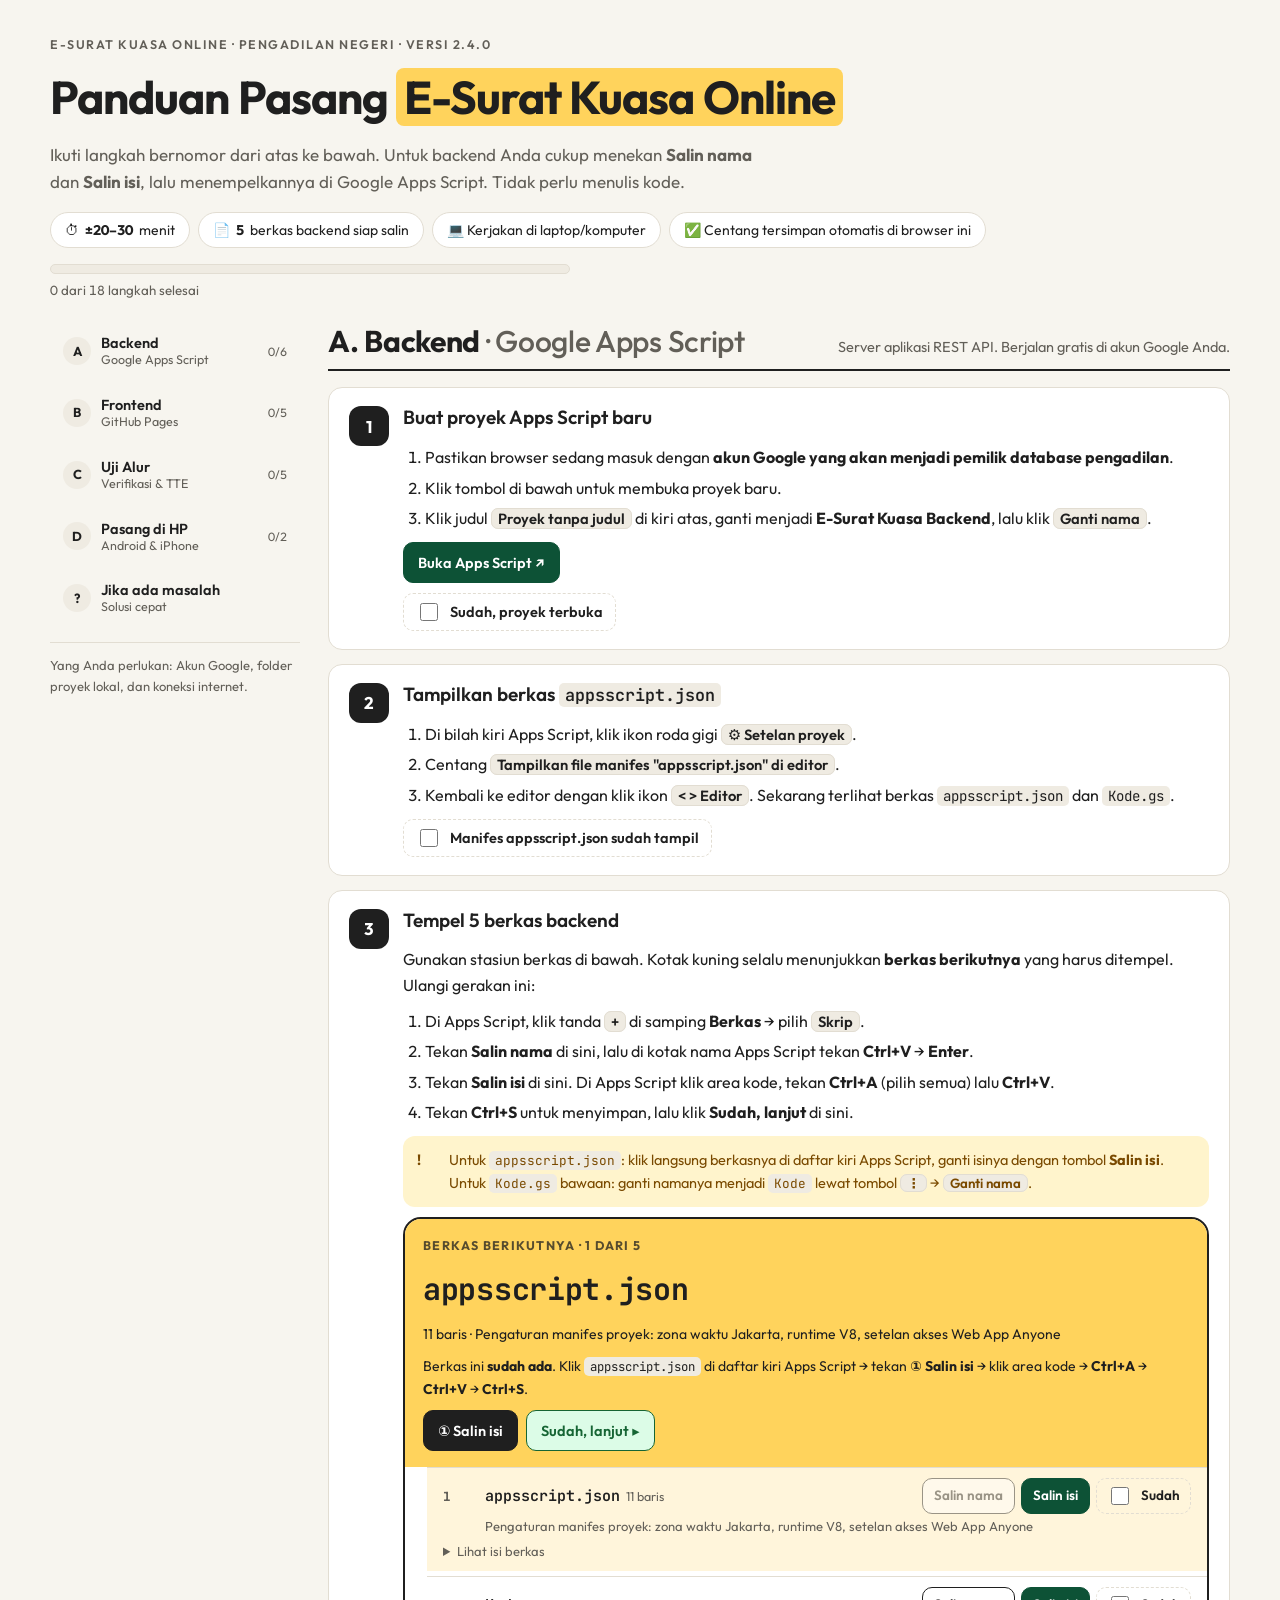
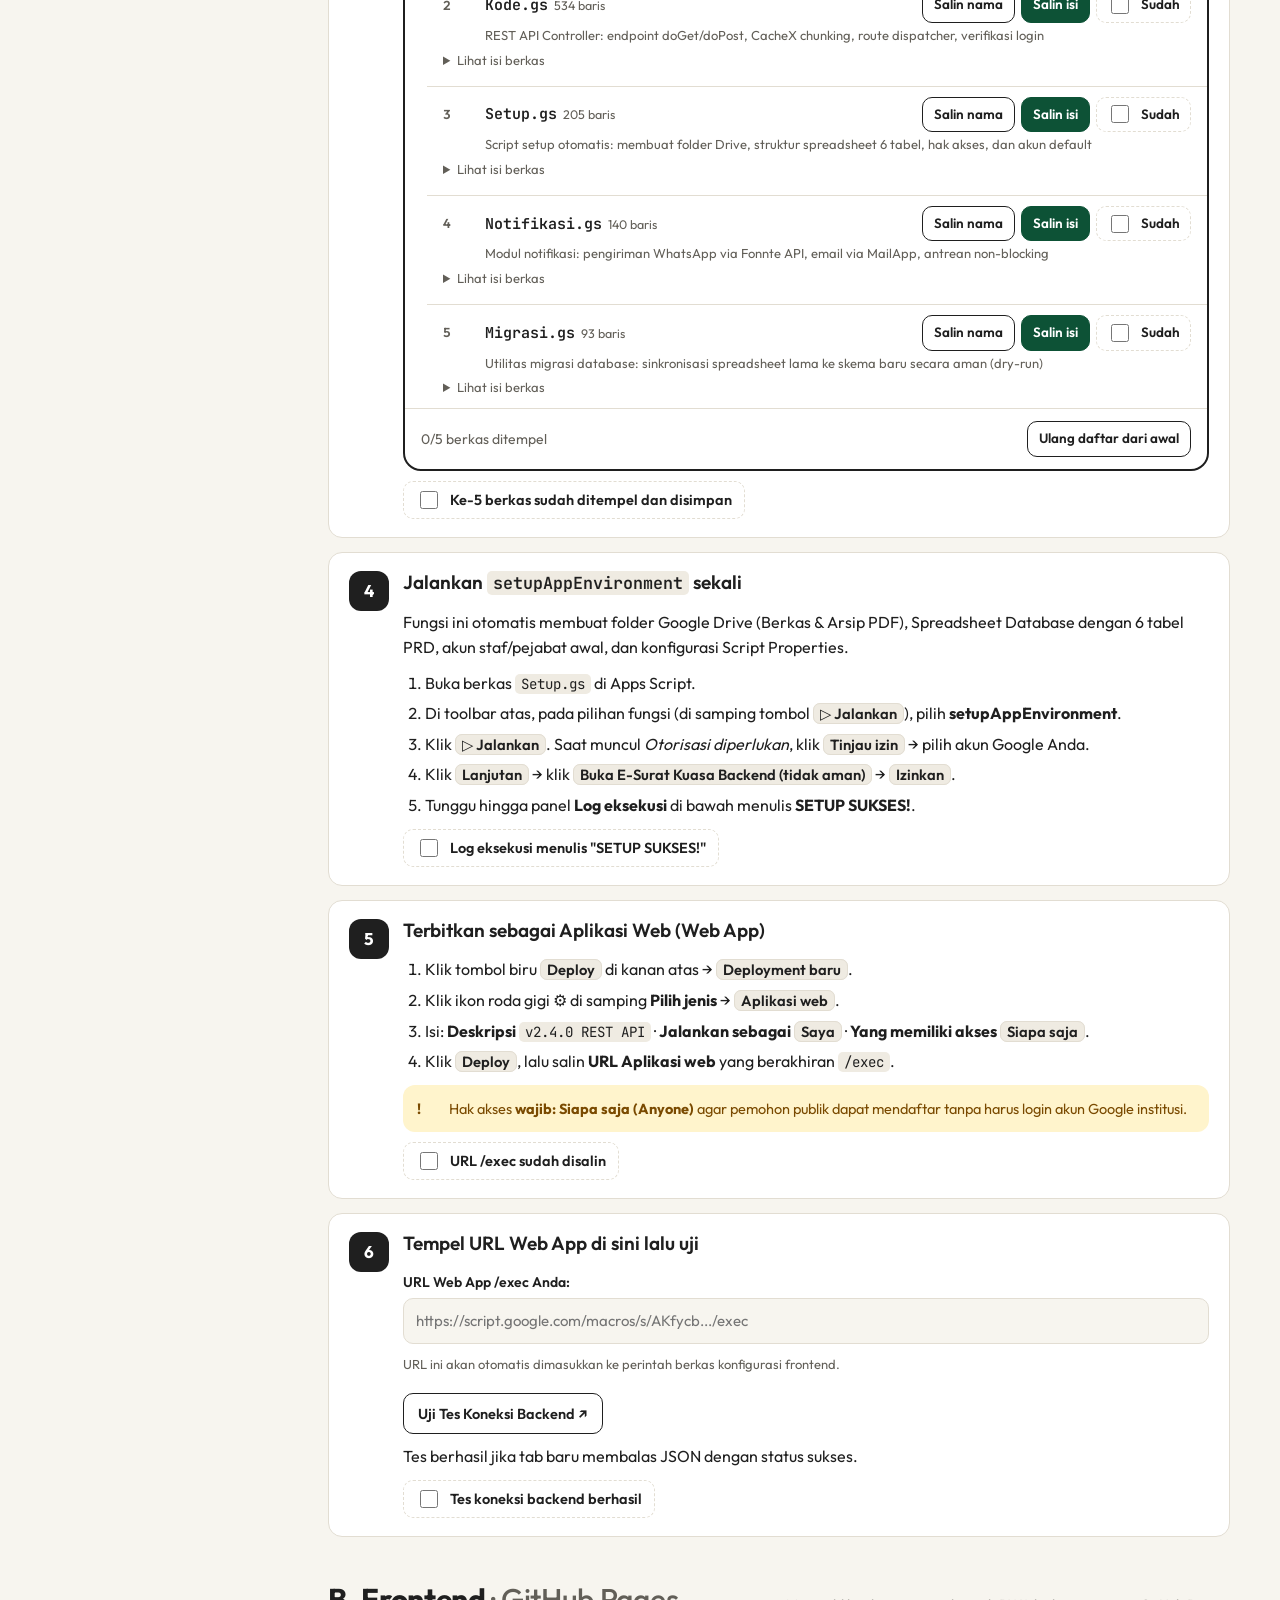
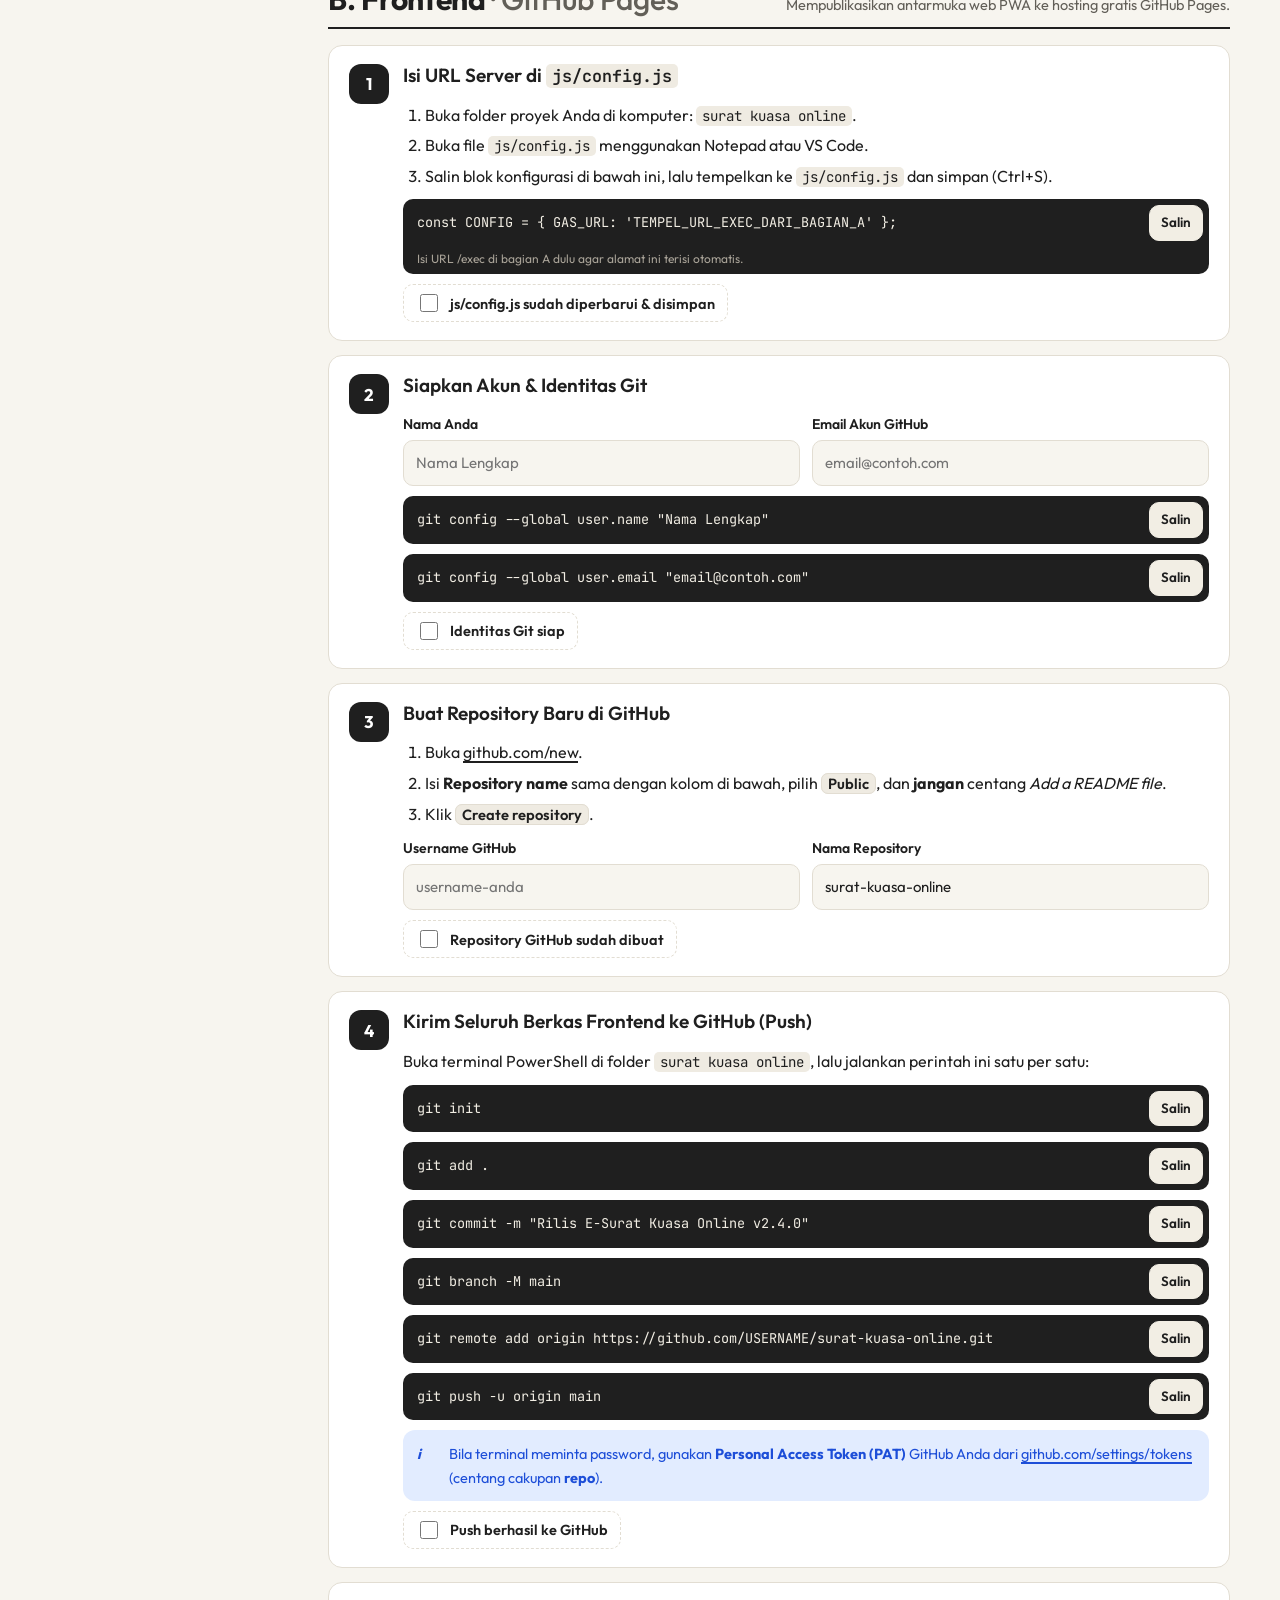
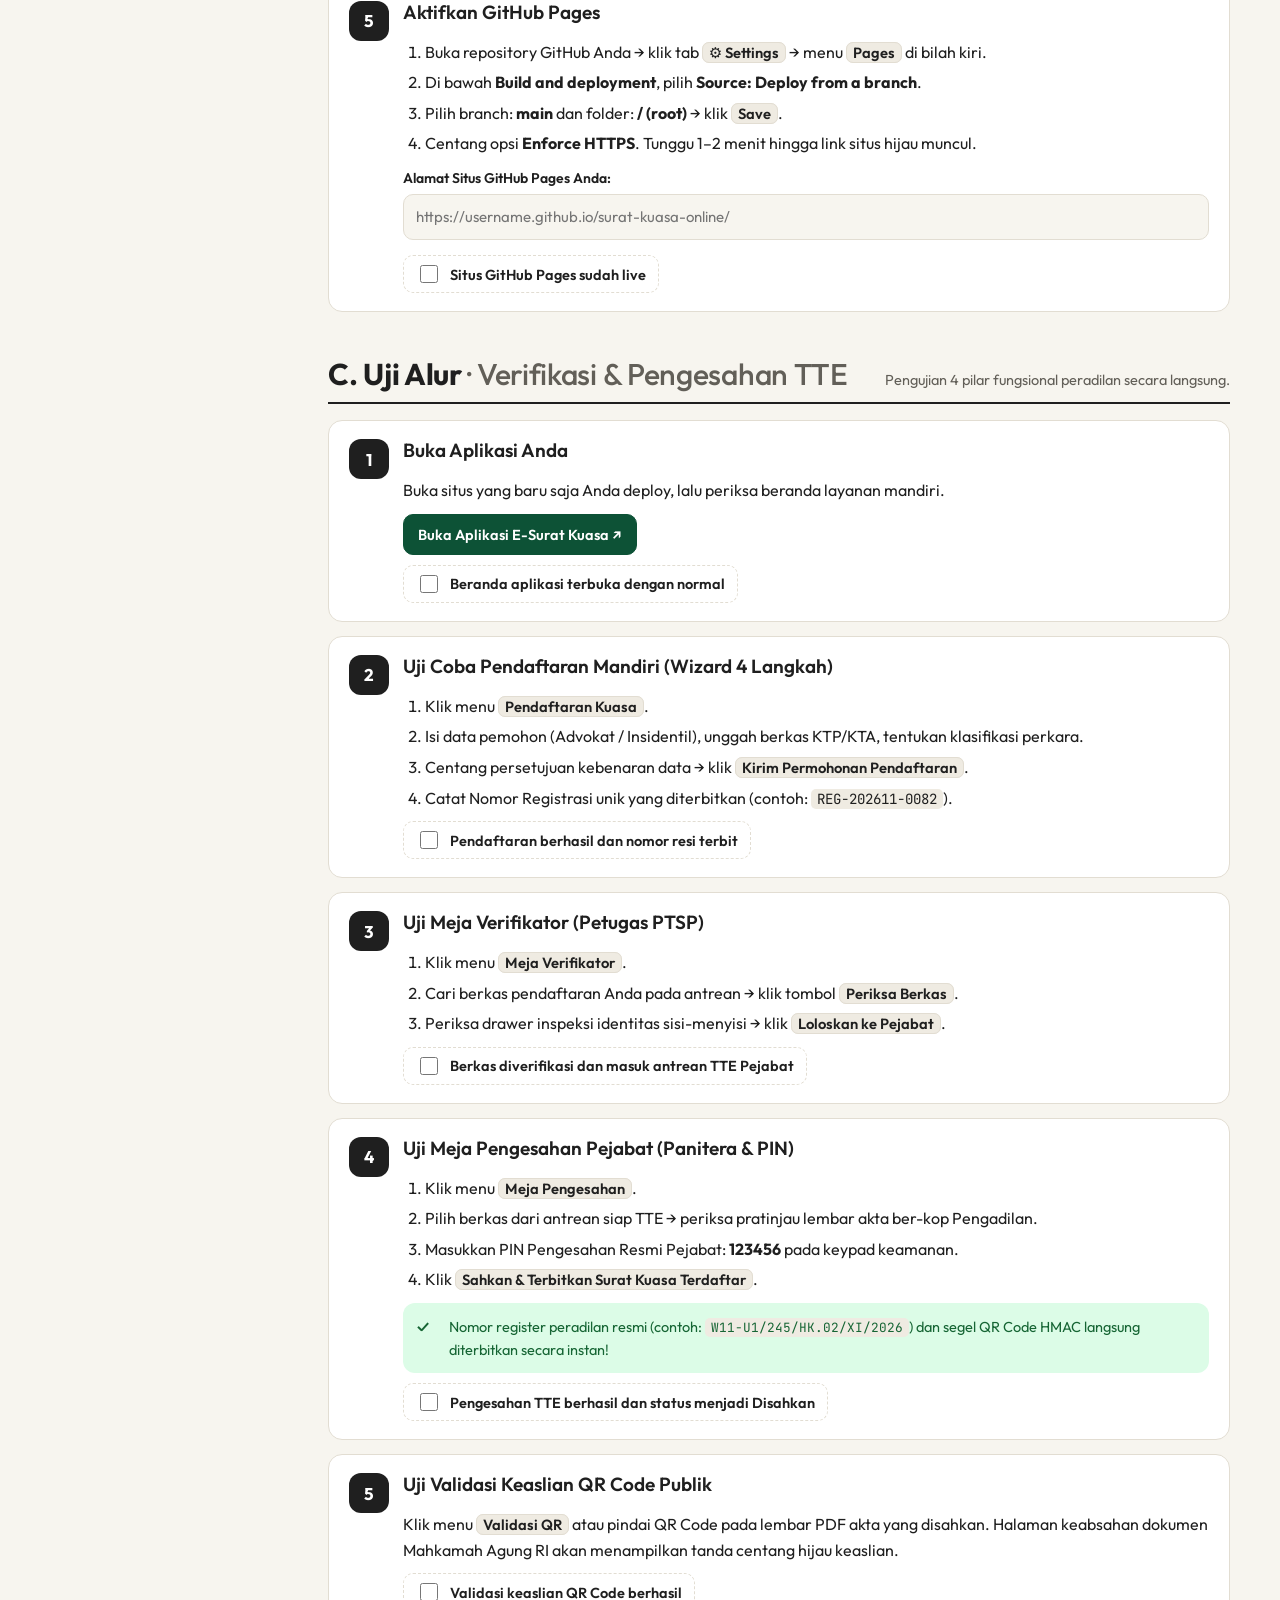
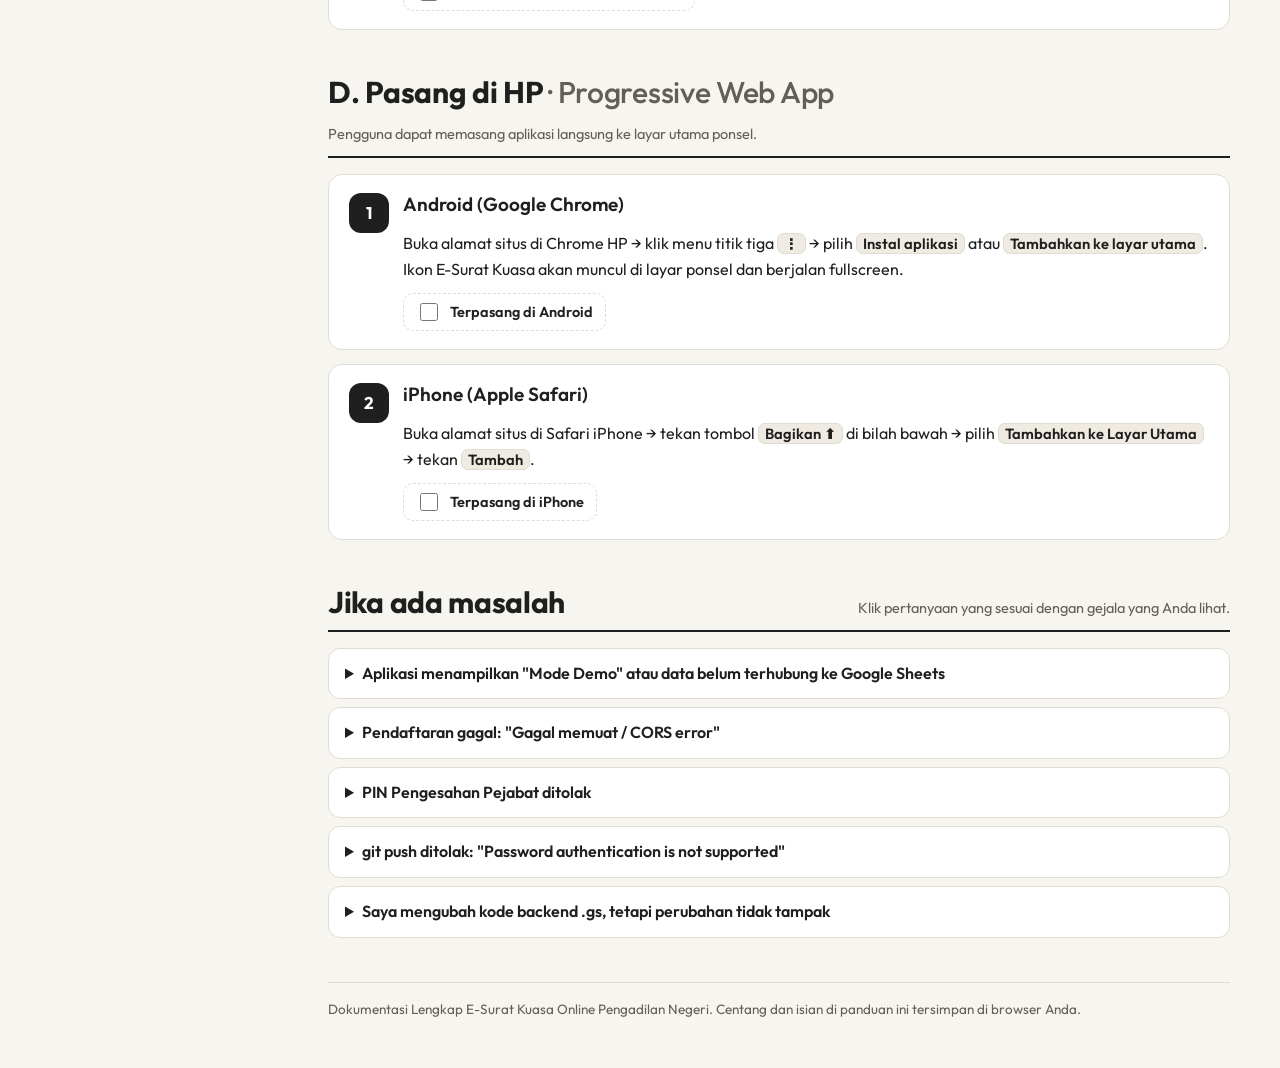
==== commit 96727b7f: "update" ====
--- a/panduan-instalasi.html
+++ b/panduan-instalasi.html
@@ -1,4 +1,4 @@
-﻿<!DOCTYPE html>
+<!DOCTYPE html>
 <html lang="id">
 <head>
   <meta charset="utf-8">
@@ -453,7 +453,7 @@
 </div>
 
 <script type="application/json" id="setelan">{"pingSuffix":"?action=ping","loginPath":"/#meja-verifikator","repo":"surat-kuasa-online","storageKey":"esuratkuasa-panduan-v1","configTpl":"const CONFIG = { GAS_URL: \u0027{gas}\u0027 };"}</script>
-<script type="application/json" id="berkas">[{"how":"Berkas ini \u003cb\u003esudah ada\u003c/b\u003e. Klik \u003ccode\u003eappsscript.json\u003c/code\u003e di daftar kiri Apps Script \u0026rarr; tekan \u003cb\u003e① Salin isi\u003c/b\u003e \u0026rarr; klik area kode \u0026rarr; \u003cb\u003eCtrl+A\u003c/b\u003e \u0026rarr; \u003cb\u003eCtrl+V\u003c/b\u003e \u0026rarr; \u003cb\u003eCtrl+S\u003c/b\u003e.","special":true,"n":"appsscript.json","c":"{\n  \"timeZone\": \"Asia/Jakarta\",\n  \"dependencies\": {},\n  \"exceptionLogging\": \"STACKDRIVER\",\n  \"runtimeVersion\": \"V8\",\n  \"webapp\": {\n    \"executeAs\": \"USER_DEPLOYING\",\n    \"access\": \"ANYONE\"\n  }\n}\n","d":"Pengaturan manifes proyek: zona waktu Jakarta, runtime V8, setelan akses Web App Anyone","l":11},{"how":"Jangan buat berkas baru. Klik \u003cb\u003e⋮\u003c/b\u003e di samping \u003ccode\u003eKode.gs\u003c/code\u003e bawaan \u0026rarr; \u003cb\u003eGanti nama\u003c/b\u003e \u0026rarr; tekan \u003cb\u003e① Salin nama\u003c/b\u003e \u0026rarr; \u003cb\u003eCtrl+V\u003c/b\u003e \u0026rarr; \u003cb\u003eEnter\u003c/b\u003e. Lalu tekan \u003cb\u003e② Salin isi\u003c/b\u003e \u0026rarr; klik area kode \u0026rarr; \u003cb\u003eCtrl+A\u003c/b\u003e \u0026rarr; \u003cb\u003eCtrl+V\u003c/b\u003e \u0026rarr; \u003cb\u003eCtrl+S\u003c/b\u003e.","special":false,"n":"Kode.gs","c":"/**\n * BACKEND GOOGLE APPS SCRIPT (GAS) — PURE REST API\n * Aplikasi Surat Kuasa Online Pengadilan Negeri\n * \n * Standar Arsitektur:\n * - /gas-pro-api: REST API JSON murni (doGet \u0026 doPost), bebas iframe, CORS-safe\n * - /gas-rahasia-script-properties: Zero literal secret, Script Properties source of truth\n * - /gas-scale-turbo: CacheX partition chunking, batch Sheets operations, telemetri\n */\n\nconst APP_VERSION = \u00272.4.0-Production\u0027;\n\n// =========================================================================\n// 1. SCRIPT PROPERTIES ACCESS HELPER (Pola /gas-rahasia-script-properties)\n// =========================================================================\n\nconst PROPS = PropertiesService.getScriptProperties();\nlet _PROP_MEMO = null;\n\nfunction prop_(key, def) {\n  if (!_PROP_MEMO) _PROP_MEMO = PROPS.getProperties();\n  const v = _PROP_MEMO[key];\n  return v === undefined || v === null || v === \u0027\u0027 ? (def === undefined ? \u0027\u0027 : def) : v;\n}\n\nfunction setProp_(key, val) {\n  PROPS.setProperty(key, String(val));\n  if (_PROP_MEMO) _PROP_MEMO[key] = String(val);\n}\n\nfunction setProps_(obj) {\n  PROPS.setProperties(obj);\n  if (_PROP_MEMO) Object.keys(obj).forEach(k =\u003e { _PROP_MEMO[k] = String(obj[k]); });\n}\n\nfunction delProp_(key) {\n  PROPS.deleteProperty(key);\n  if (_PROP_MEMO) delete _PROP_MEMO[key];\n}\n\n// =========================================================================\n// 2. CACHEX ENGINE (Batas 100 KB Chunking — Pola /gas-scale-turbo)\n// =========================================================================\n\nconst CacheX = {\n  SZ: 50000,\n  c: function() { return CacheService.getScriptCache(); },\n  get: function(key) {\n    try {\n      const c = this.c(), head = c.get(key);\n      if (head == null) return null;\n      if (head.indexOf(\u0027__chunks:\u0027) !== 0) return JSON.parse(head);\n      const n = +head.slice(9), keys = [];\n      for (let i = 0; i \u003c n; i++) keys.push(key + \u0027#\u0027 + i);\n      const parts = c.getAll(keys);\n      let s = \u0027\u0027;\n      for (let i = 0; i \u003c n; i++) {\n        if (parts[keys[i]] == null) return null;\n        s += parts[keys[i]];\n      }\n      return JSON.parse(s);\n    } catch (e) { return null; }\n  },\n  put: function(key, val, ttl) {\n    try {\n      const s = JSON.stringify(val), c = this.c();\n      ttl = ttl || 1800; // 30 Menit default\n      if (s.length \u003c= this.SZ) { c.put(key, s, ttl); return true; }\n      const n = Math.ceil(s.length / this.SZ);\n      if (n \u003e 20) return false;\n      const m = {};\n      for (let i = 0; i \u003c n; i++) m[key + \u0027#\u0027 + i] = s.substr(i * this.SZ, this.SZ);\n      c.putAll(m, ttl);\n      c.put(key, \u0027__chunks:\u0027 + n, ttl);\n      return true;\n    } catch (e) { return false; }\n  },\n  del: function(key) {\n    try { this.c().remove(key); } catch (e) {}\n  }\n};\n\n// =========================================================================\n// 3. ENTRY POINTS: doGet \u0026 doPost (CORS-SAFE JSON API)\n// =========================================================================\n\nfunction doGet(e) {\n  const t0 = Date.now();\n  let result;\n  try {\n    const action = (e \u0026\u0026 e.parameter \u0026\u0026 e.parameter.action) || \u0027listPengajuan\u0027;\n    if (action === \u0027listPengajuan\u0027 || action === \u0027getSubmissions\u0027) {\n      result = getSubmissions();\n    } else if (action === \u0027trackPengajuan\u0027) {\n      result = trackPengajuan(e.parameter.query || \u0027\u0027);\n    } else if (action === \u0027getMetrics\u0027) {\n      result = getAdminMetrics();\n    } else {\n      result = { success: true, message: \u0027REST API Surat Kuasa Online Pengadilan aktif.\u0027, version: APP_VERSION };\n    }\n  } catch (err) {\n    result = { success: false, message: err.message };\n  }\n  result.ms = Date.now() - t0;\n  result.v = APP_VERSION;\n  return buildJsonResponse(result);\n}\n\nfunction doPost(e) {\n  const t0 = Date.now();\n  let result;\n  try {\n    const body = JSON.parse((e \u0026\u0026 e.postData \u0026\u0026 e.postData.contents) || \u0027{}\u0027);\n    const action = body.action || \u0027\u0027;\n    const payload = body.data || {};\n\n    switch (action) {\n      case \u0027listPengajuan\u0027:\n      case \u0027getSubmissions\u0027:\n        result = getSubmissions();\n        break;\n\n      case \u0027trackPengajuan\u0027:\n        result = trackPengajuan(payload.query || \u0027\u0027);\n        break;\n\n      case \u0027daftarSuratKuasa\u0027:\n        result = simpanPendaftaranBaru(payload);\n        break;\n\n      case \u0027updateStatus\u0027:\n        result = updateStatusVerifikasi(payload.id, payload.patch);\n        break;\n\n      case \u0027sahkanDokumen\u0027:\n        result = sahkanDokumenPejabat(payload.id, payload.pin);\n        break;\n\n      case \u0027getAdminMetrics\u0027:\n        result = getAdminMetrics();\n        break;\n\n      default:\n        result = { success: false, message: \u0027Aksi (\u0027 + action + \u0027) tidak dikenali oleh server.\u0027 };\n        break;\n    }\n  } catch (err) {\n    result = { success: false, message: \u0027Server Exception: \u0027 + err.message };\n  }\n  result.ms = Date.now() - t0;\n  result.v = APP_VERSION;\n  return buildJsonResponse(result);\n}\n\nfunction buildJsonResponse(data) {\n  return ContentService.createTextOutput(JSON.stringify(data))\n    .setMimeType(ContentService.MimeType.JSON);\n}\n\n// =========================================================================\n// 4. BUSINESS LOGIC SERVICES\n// =========================================================================\n\nfunction getSpreadsheet() {\n  const ssId = prop_(\u0027SPREADSHEET_ID\u0027);\n  if (!ssId) throw new Error(\u0027SPREADSHEET_ID belum dikonfigurasi. Jalankan setupAppEnvironment() terlebih dahulu.\u0027);\n  return SpreadsheetApp.openById(ssId);\n}\n\nfunction getSubmissions() {\n  // Coba ambil dari CacheX terlebih dahulu\n  const cached = CacheX.get(\u0027submissions_list\u0027);\n  if (cached) return { success: true, data: cached, fromCache: true };\n\n  const ss = getSpreadsheet();\n  const sh = ss.getSheetByName(\u0027Pengajuan\u0027);\n  if (!sh) return { success: true, data: [] };\n\n  const values = sh.getDataRange().getValues();\n  if (values.length \u003c= 1) return { success: true, data: [] };\n\n  const headers = values[0];\n  const list = values.slice(1).map(row =\u003e {\n    const o = {};\n    headers.forEach((h, i) =\u003e { o[h] = row[i]; });\n    \n    // Format ke model objek UI\n    return {\n      id: o.id_pengajuan,\n      timestamp: o.tanggal_daftar,\n      tanggal: o.tanggal_daftar ? Utilities.formatDate(new Date(o.tanggal_daftar), \u0027GMT+7\u0027, \u0027dd MMM yyyy, HH:mm\u0027) + \u0027 WIB\u0027 : \u0027\u0027,\n      nomorRegister: o.nomor_register_resmi || \u0027Dalam Proses Verifikasi\u0027,\n      kategori: o.kategori_pemohon || \u0027Advokat\u0027,\n      status: o.status || \u0027Menunggu Verifikasi\u0027,\n      pemberi: {\n        nama: o.nama_pemberi_kuasa || \u0027\u0027,\n        nik: String(o.nik_pemberi_kuasa || \u0027\u0027),\n        pekerjaan: o.pekerjaan_pemberi_kuasa || \u0027\u0027,\n        telepon: String(o.no_wa_pemohon || \u0027\u0027),\n        email: o.email_pemohon || \u0027\u0027,\n        alamat: o.alamat_pemberi_kuasa || \u0027\u0027\n      },\n      penerima: {\n        nama: o.nama_penerima_kuasa || \u0027\u0027,\n        identitas: String(o.identitas_penerima_kuasa || \u0027\u0027),\n        kantor: o.kantor_penerima_kuasa || \u0027\u0027,\n        telepon: String(o.no_wa_penerima || \u0027\u0027),\n        alamat: o.alamat_penerima_kuasa || \u0027\u0027\n      },\n      materi: {\n        jenisPerkara: o.jenis_perkara || \u0027\u0027,\n        nomorPerkara: o.nomor_perkara || \u0027\u0027,\n        uraian: o.lingkup_wewenang || \u0027\u0027\n      },\n      berkas: {\n        ktp: o.url_ktp_pemberi || \u0027\u0027,\n        kta: o.url_kta_penerima || \u0027\u0027\n      },\n      petugas: o.petugas_verifikator || \u0027\u0027,\n      pejabat: o.pejabat_pengesah || \u0027\u0027,\n      catatanPetugas: o.catatan_petugas || \u0027\u0027,\n      hashSha256: o.hash_verifikasi || \u0027\u0027,\n      totalBiaya: Number(o.total_biaya || 20000)\n    };\n  });\n\n  // Simpan ke CacheX selama 15 menit\n  CacheX.put(\u0027submissions_list\u0027, list, 900);\n  return { success: true, data: list };\n}\n\nfunction trackPengajuan(query) {\n  if (!query) return { success: false, message: \u0027Masukkan kata kunci nomor registrasi atau telepon.\u0027 };\n  const res = getSubmissions();\n  const q = String(query).trim().toUpperCase();\n\n  const found = (res.data || []).find(x =\u003e {\n    const mId = x.id \u0026\u0026 x.id.toUpperCase() === q;\n    const mNik = x.pemberi \u0026\u0026 x.pemberi.nik \u0026\u0026 x.pemberi.nik.includes(q);\n    const mTel1 = x.pemberi \u0026\u0026 x.pemberi.telepon \u0026\u0026 x.pemberi.telepon.includes(q);\n    const mTel2 = x.penerima \u0026\u0026 x.penerima.telepon \u0026\u0026 x.penerima.telepon.includes(q);\n    return mId || mNik || mTel1 || mTel2;\n  });\n\n  if (found) return { success: true, data: found };\n  return { success: false, message: \u0027Nomor Registrasi atau Nomor WhatsApp tidak ditemukan di buku pendaftaran.\u0027 };\n}\n\nfunction simpanPendaftaranBaru(data) {\n  const lock = LockService.getScriptLock();\n  if (!lock.tryLock(10000)) throw new Error(\u0027Server sedang sibuk, mohon coba kembali sesaat lagi.\u0027);\n\n  try {\n    const ss = getSpreadsheet();\n    const sh = ss.getSheetByName(\u0027Pengajuan\u0027);\n    if (!sh) throw new Error(\u0027Sheet Pengajuan tidak ditemukan.\u0027);\n\n    const newId = data.id || (\u0027REG-\u0027 + Utilities.formatDate(new Date(), \u0027GMT+7\u0027, \u0027yyyyMM\u0027) + \u0027-\u0027 + Math.floor(Math.random() * 9000 + 1000));\n    const nowIso = new Date().toISOString();\n    const hash = Utilities.computeDigest(Utilities.DigestAlgorithm.SHA_256, newId + nowIso)\n      .map(b =\u003e (\u00270\u0027 + (b \u0026 0xff).toString(16)).slice(-2)).join(\u0027\u0027);\n\n    // Susun baris database\n    const row = [\n      newId,\n      nowIso,\n      \u0027Dalam Proses Verifikasi\u0027, // nomor_register_resmi\n      data.kategori || \u0027Advokat\u0027,\n      (data.pemberi \u0026\u0026 data.pemberi.nama) || \u0027\u0027,\n      (data.pemberi \u0026\u0026 data.pemberi.nik) || \u0027\u0027,\n      (data.pemberi \u0026\u0026 data.pemberi.pekerjaan) || \u0027\u0027,\n      (data.pemberi \u0026\u0026 data.pemberi.alamat) || \u0027\u0027,\n      (data.pemberi \u0026\u0026 data.pemberi.telepon) || \u0027\u0027,\n      (data.pemberi \u0026\u0026 data.pemberi.email) || \u0027\u0027,\n      (data.penerima \u0026\u0026 data.penerima.nama) || \u0027\u0027,\n      (data.penerima \u0026\u0026 data.penerima.identitas) || \u0027\u0027,\n      (data.penerima \u0026\u0026 data.penerima.kantor) || \u0027\u0027,\n      (data.penerima \u0026\u0026 data.penerima.telepon) || \u0027\u0027,\n      (data.penerima \u0026\u0026 data.penerima.alamat) || \u0027\u0027,\n      (data.materi \u0026\u0026 data.materi.jenisPerkara) || \u0027\u0027,\n      (data.materi \u0026\u0026 data.materi.nomorPerkara) || \u0027\u0027,\n      (data.materi \u0026\u0026 data.materi.uraian) || \u0027\u0027,\n      (data.berkas \u0026\u0026 data.berkas.ktp) || \u0027\u0027,\n      (data.berkas \u0026\u0026 data.berkas.kta) || \u0027\u0027,\n      \u0027Menunggu Verifikasi\u0027, // status\n      \u0027\u0027, // catatan_petugas\n      \u0027\u0027, // petugas_verifikator\n      \u0027\u0027, // pejabat_pengesah\n      \u0027\u0027, // tanggal_pengesahan\n      \u0027\u0027, // url_dokumen_pdf\n      hash,\n      20000 // total_biaya\n    ];\n\n    sh.appendRow(row);\n\n    // Invalidate Cache\n    CacheX.del(\u0027submissions_list\u0027);\n\n    // Catat Audit Log\n    catatLog_(\u0027PENDAFTARAN_BARU\u0027, newId, \u0027Pendaftaran kuasa mandiri diterima: \u0027 + (data.pemberi \u0026\u0026 data.pemberi.nama));\n\n    // Antrekan Notifikasi WhatsApp / Email Non-Blocking (Pola /gas-notifikasi-wa-crm)\n    antrekanNotifikasi_(\u0027PENDAFTARAN_MASUK\u0027, {\n      nama: data.pemberi \u0026\u0026 data.pemberi.nama,\n      hp: data.pemberi \u0026\u0026 data.pemberi.telepon,\n      email: data.pemberi \u0026\u0026 data.pemberi.email,\n      kode: newId,\n      link: prop_(\u0027APP_URL\u0027, \u0027https://pn-suratkuasa.github.io\u0027)\n    }, newId);\n\n    return { success: true, id: newId, hash: hash, message: \u0027Pendaftaran E-Surat Kuasa berhasil terkirim!\u0027 };\n  } finally {\n    lock.releaseLock();\n  }\n}\n\nfunction updateStatusVerifikasi(id, patch) {\n  const lock = LockService.getScriptLock();\n  if (!lock.tryLock(8000)) throw new Error(\u0027Gagal mengunci database untuk update.\u0027);\n\n  try {\n    const ss = getSpreadsheet();\n    const sh = ss.getSheetByName(\u0027Pengajuan\u0027);\n    const values = sh.getDataRange().getValues();\n    const headers = values[0];\n    const idCol = headers.indexOf(\u0027id_pengajuan\u0027);\n    const statusCol = headers.indexOf(\u0027status\u0027);\n    const catatanCol = headers.indexOf(\u0027catatan_petugas\u0027);\n    const petugasCol = headers.indexOf(\u0027petugas_verifikator\u0027);\n\n    let rowIdx = -1;\n    for (let i = 1; i \u003c values.length; i++) {\n      if (String(values[i][idCol]).toUpperCase() === String(id).toUpperCase()) {\n        rowIdx = i + 1;\n        break;\n      }\n    }\n\n    if (rowIdx === -1) throw new Error(\u0027Data permohonan \u0027 + id + \u0027 tidak ditemukan.\u0027);\n\n    if (patch.status) sh.getRange(rowIdx, statusCol + 1).setValue(patch.status);\n    if (patch.catatanPetugas !== undefined) sh.getRange(rowIdx, catatanCol + 1).setValue(patch.catatanPetugas);\n    if (patch.petugas) sh.getRange(rowIdx, petugasCol + 1).setValue(patch.petugas);\n\n    CacheX.del(\u0027submissions_list\u0027);\n    catatLog_(\u0027VERIFIKASI_BERKAS\u0027, id, \u0027Status diubah menjadi: \u0027 + patch.status);\n\n    return { success: true, message: \u0027Status berkas berhasil diperbarui.\u0027 };\n  } finally {\n    lock.releaseLock();\n  }\n}\n\nfunction sahkanDokumenPejabat(id, pin) {\n  // Verifikasi PIN Pejabat (Bawaan demo: 123456)\n  const masterPin = prop_(\u0027PEJABAT_PIN\u0027, \u0027123456\u0027);\n  if (String(pin) !== String(masterPin)) {\n    return { success: false, message: \u0027PIN Pengesahan Pejabat salah. Silakan coba lagi.\u0027 };\n  }\n\n  const lock = LockService.getScriptLock();\n  if (!lock.tryLock(8000)) throw new Error(\u0027Gagal mengunci database untuk pengesahan.\u0027);\n\n  try {\n    const ss = getSpreadsheet();\n    const sh = ss.getSheetByName(\u0027Pengajuan\u0027);\n    const values = sh.getDataRange().getValues();\n    const headers = values[0];\n    const idCol = headers.indexOf(\u0027id_pengajuan\u0027);\n    const statusCol = headers.indexOf(\u0027status\u0027);\n    const noRegCol = headers.indexOf(\u0027nomor_register_resmi\u0027);\n    const pejabatCol = headers.indexOf(\u0027pejabat_pengesah\u0027);\n    const tglCol = headers.indexOf(\u0027tanggal_pengesahan\u0027);\n\n    let rowIdx = -1;\n    for (let i = 1; i \u003c values.length; i++) {\n      if (String(values[i][idCol]).toUpperCase() === String(id).toUpperCase()) {\n        rowIdx = i + 1;\n        break;\n      }\n    }\n\n    if (rowIdx === -1) throw new Error(\u0027Data permohonan \u0027 + id + \u0027 tidak ditemukan.\u0027);\n\n    const noRegResmi = \u0027W11-U1/\u0027 + Math.floor(Math.random() * 800 + 200) + \u0027/HK.02/XI/2026\u0027;\n    const nowStr = Utilities.formatDate(new Date(), \u0027GMT+7\u0027, \u0027dd MMM yyyy, HH:mm\u0027) + \u0027 WIB\u0027;\n\n    sh.getRange(rowIdx, statusCol + 1).setValue(\u0027Disahkan/Terdaftar\u0027);\n    sh.getRange(rowIdx, noRegCol + 1).setValue(noRegResmi);\n    sh.getRange(rowIdx, pejabatCol + 1).setValue(\u0027Dr. H. Sulaiman, S.H., M.H. (Panitera)\u0027);\n    sh.getRange(rowIdx, tglCol + 1).setValue(nowStr);\n\n    CacheX.del(\u0027submissions_list\u0027);\n    catatLog_(\u0027PENGESAHAN_TTE\u0027, id, \u0027Disahkan resmi dengan nomor: \u0027 + noRegResmi);\n\n    return {\n      success: true,\n      nomorRegister: noRegResmi,\n      tanggalPengesahan: nowStr,\n      message: \u0027Surat Kuasa Resmi berhasil disahkan dan nomor registrasi telah diterbitkan!\u0027\n    };\n  } finally {\n    lock.releaseLock();\n  }\n}\n\nfunction getAdminMetrics() {\n  const res = getSubmissions();\n  const list = res.data || [];\n  return {\n    success: true,\n    data: {\n      total: list.length,\n      menunggu: list.filter(x =\u003e x.status === \u0027Menunggu Verifikasi\u0027).length,\n      pengesahan: list.filter(x =\u003e x.status === \u0027Menunggu Pengesahan\u0027).length,\n      terdaftar: list.filter(x =\u003e x.status === \u0027Disahkan/Terdaftar\u0027).length,\n      revisi: list.filter(x =\u003e x.status === \u0027Perlu Revisi\u0027).length\n    }\n  };\n}\n\nfunction catatLog_(aksi, idRef, keterangan) {\n  try {\n    const ss = getSpreadsheet();\n    const sh = ss.getSheetByName(\u0027Log_Aktivitas\u0027);\n    if (!sh) return;\n    sh.appendRow([\n      new Date().toISOString(),\n      \u0027SYSTEM/PETUGAS\u0027,\n      aksi,\n      idRef,\n      keterangan\n    ]);\n  } catch (e) {}\n}\n\nfunction antrekanNotifikasi_(event, data, refId) {\n  try {\n    const ss = getSpreadsheet();\n    const sh = ss.getSheetByName(\u0027AntrianNotif\u0027);\n    if (!sh) return;\n\n    sh.appendRow([\n      \u0027ANT-\u0027 + Utilities.getUuid().slice(0, 8),\n      \u0027WA\u0027,\n      data.hp || \u0027\u0027,\n      data.nama || \u0027Pemohon\u0027,\n      \u0027Status Pendaftaran E-Surat Kuasa\u0027,\n      \u0027Assalamu\\\u0027alaikum \u0027 + data.nama + \u0027, pendaftaran Surat Kuasa Anda telah kami terima dengan nomor agenda \u0027 + data.kode + \u0027. Silakan lacak status di portal resmi.\u0027,\n      event,\n      refId,\n      \u0027Antri\u0027,\n      new Date().toISOString()\n    ]);\n    PROPS.setProperty(\u0027ANTRIAN_ADA\u0027, \u00271\u0027);\n  } catch (e) {}\n}\n","d":"Inti REST API: doGet \u0026 doPost, CacheX chunking, telemetri, router, antrean notifikasi","l":459},{"how":"Di Apps Script klik \u003cb\u003e+\u003c/b\u003e di samping \u003cb\u003eBerkas\u003c/b\u003e \u0026rarr; \u003cb\u003eSkrip\u003c/b\u003e \u0026rarr; tekan \u003cb\u003e① Salin nama\u003c/b\u003e \u0026rarr; \u003cb\u003eCtrl+V\u003c/b\u003e \u0026rarr; \u003cb\u003eEnter\u003c/b\u003e. Lalu tekan \u003cb\u003e② Salin isi\u003c/b\u003e \u0026rarr; klik area kode \u0026rarr; \u003cb\u003eCtrl+A\u003c/b\u003e \u0026rarr; \u003cb\u003eCtrl+V\u003c/b\u003e \u0026rarr; \u003cb\u003eCtrl+S\u003c/b\u003e.","special":false,"n":"Setup.gs","c":"/**\n * SETUP ENVIRONMENT OTOMATIS (IDEMPOTEN)\n * Jalankan fungsi setupAppEnvironment() SEKALI melalui Google Apps Script Editor.\n * \n * Sesuai prinsip /gas-pro-api \u0026 /gas-rahasia-script-properties:\n * - Menyiapkan folder Google Drive otomatis\n * - Menyiapkan Google Spreadsheet dengan seluruh skema header tabel PRD\n * - Menyimpan seluruh ID \u0026 rahasia ke Script Properties secara aman\n */\n\nfunction setupAppEnvironment() {\n  const APP_NAME = \u0027E-Surat Kuasa Pengadilan Negeri\u0027;\n  Logger.log(\u0027🚀 Memulai inisialisasi lingkungan \u0027 + APP_NAME + \u0027...\u0027);\n\n  const props = PropertiesService.getScriptProperties();\n\n  // 1. Folder Google Drive\n  let rootFolderId = props.getProperty(\u0027ROOT_FOLDER_ID\u0027);\n  let rootFolder;\n  if (!rootFolderId) {\n    rootFolder = DriveApp.createFolder(\u0027📁 [Sistem] \u0027 + APP_NAME);\n    rootFolderId = rootFolder.getId();\n    props.setProperty(\u0027ROOT_FOLDER_ID\u0027, rootFolderId);\n    Logger.log(\u0027📁 Root Folder dibuat: \u0027 + rootFolder.getName());\n  } else {\n    rootFolder = DriveApp.getFolderById(rootFolderId);\n    Logger.log(\u0027📁 Root Folder sudah ada: \u0027 + rootFolder.getName());\n  }\n\n  let uploadsFolderId = props.getProperty(\u0027UPLOADS_FOLDER\u0027);\n  if (!uploadsFolderId) {\n    const uploadsFolder = rootFolder.createFolder(\u0027📂 Berkas_Identitas\u0027);\n    uploadsFolderId = uploadsFolder.getId();\n    props.setProperty(\u0027UPLOADS_FOLDER\u0027, uploadsFolderId);\n  }\n\n  let exportsFolderId = props.getProperty(\u0027EXPORTS_FOLDER\u0027);\n  if (!exportsFolderId) {\n    const exportsFolder = rootFolder.createFolder(\u0027📂 Dokumen_Resmi_PDF\u0027);\n    exportsFolderId = exportsFolder.getId();\n    props.setProperty(\u0027EXPORTS_FOLDER\u0027, exportsFolderId);\n  }\n\n  // 2. Google Spreadsheet Database\n  let ssId = props.getProperty(\u0027SPREADSHEET_ID\u0027);\n  let ss;\n  if (!ssId) {\n    ss = SpreadsheetApp.create(\u0027🗃️ Database — \u0027 + APP_NAME);\n    ssId = ss.getId();\n    props.setProperty(\u0027SPREADSHEET_ID\u0027, ssId);\n\n    // Pindahkan file spreadsheet ke Root Folder\n    DriveApp.getFileById(ssId).moveTo(rootFolder);\n    Logger.log(\u0027🗃️ Spreadsheet baru dibuat: \u0027 + ss.getName());\n  } else {\n    ss = SpreadsheetApp.openById(ssId);\n    Logger.log(\u0027🗃️ Menggunakan Spreadsheet terdaftar: \u0027 + ss.getName());\n  }\n\n  // 3. Setup Sheet \"Pengajuan\"\n  let shPengajuan = ss.getSheetByName(\u0027Pengajuan\u0027);\n  if (!shPengajuan) {\n    shPengajuan = ss.insertSheet(\u0027Pengajuan\u0027);\n    shPengajuan.appendRow([\n      \u0027id_pengajuan\u0027,\n      \u0027tanggal_daftar\u0027,\n      \u0027nomor_register_resmi\u0027,\n      \u0027kategori_pemohon\u0027,\n      \u0027nama_pemberi_kuasa\u0027,\n      \u0027nik_pemberi_kuasa\u0027,\n      \u0027pekerjaan_pemberi_kuasa\u0027,\n      \u0027alamat_pemberi_kuasa\u0027,\n      \u0027no_wa_pemohon\u0027,\n      \u0027email_pemohon\u0027,\n      \u0027nama_penerima_kuasa\u0027,\n      \u0027identitas_penerima_kuasa\u0027,\n      \u0027kantor_penerima_kuasa\u0027,\n      \u0027no_wa_penerima\u0027,\n      \u0027alamat_penerima_kuasa\u0027,\n      \u0027jenis_perkara\u0027,\n      \u0027nomor_perkara\u0027,\n      \u0027lingkup_wewenang\u0027,\n      \u0027url_ktp_pemberi\u0027,\n      \u0027url_kta_penerima\u0027,\n      \u0027status\u0027,\n      \u0027catatan_petugas\u0027,\n      \u0027petugas_verifikator\u0027,\n      \u0027pejabat_pengesah\u0027,\n      \u0027tanggal_pengesahan\u0027,\n      \u0027url_dokumen_pdf\u0027,\n      \u0027hash_verifikasi\u0027,\n      \u0027total_biaya\u0027\n    ]);\n\n    // Format Header Baris 1\n    shPengajuan.getRange(1, 1, 1, 28).setBackground(\u0027#0D5236\u0027).setFontColor(\u0027#FFFFFF\u0027).setFontWeight(\u0027bold\u0027);\n    shPengajuan.setFrozenRows(1);\n\n    // Seed Data Awal\n    shPengajuan.appendRow([\n      \u0027REG-202611-0088\u0027,\n      \u00272026-11-14T08:55:00.000Z\u0027,\n      \u0027W11-U1/241/HK.02/XI/2026\u0027,\n      \u0027Advokat\u0027,\n      \u0027Ir. Suryo Pratomo\u0027,\n      \u00273175081905780003\u0027,\n      \u0027Direktur Utama\u0027,\n      \u0027Jl. Merdeka Barat No. 22, Gambir, Jakarta Pusat\u0027,\n      \u0027081688992211\u0027,\n      \u0027suryo.pratomo@ptkaryamandiri.co.id\u0027,\n      \u0027Denny Siregar, S.H., M.H.\u0027,\n      \u002709.21841/PERADI\u0027,\n      \u0027Kantor Advokat Denny Siregar \u0026 Rekan\u0027,\n      \u0027081299001122\u0027,\n      \u0027Sudirman Tower Lt. 18, Jakarta Selatan\u0027,\n      \u0027Perdata Gugatan\u0027,\n      \u002789/Pdt.G/2026/PN\u0027,\n      \u0027Mewakili secara penuh untuk menghadiri persidangan, perdamaian/mediasi, mengajukan replik, kesimpulan, hingga upaya hukum banding.\u0027,\n      \u0027\u0027,\n      \u0027\u0027,\n      \u0027Disahkan/Terdaftar\u0027,\n      \u0027Berkas lengkap dan absah.\u0027,\n      \u0027Ahmad Syafii, S.Kom.\u0027,\n      \u0027Dr. H. Sulaiman, S.H., M.H. (Panitera)\u0027,\n      \u002714 Nov 2026, 11:42 WIB\u0027,\n      \u0027\u0027,\n      \u0027a8f4b23c91e56b8209dc47120fe817c0326e0802c61148e100f917208d7d91e0\u0027,\n      20000\n    ]);\n  }\n\n  // 4. Setup Sheet \"Master_Pengguna\"\n  let shPengguna = ss.getSheetByName(\u0027Master_Pengguna\u0027);\n  if (!shPengguna) {\n    shPengguna = ss.insertSheet(\u0027Master_Pengguna\u0027);\n    shPengguna.appendRow([\u0027user_id\u0027, \u0027username\u0027, \u0027nama_lengkap\u0027, \u0027nip\u0027, \u0027jabatan\u0027, \u0027role\u0027, \u0027status_aktif\u0027]);\n    shPengguna.getRange(1, 1, 1, 7).setBackground(\u0027#0D5236\u0027).setFontColor(\u0027#FFFFFF\u0027).setFontWeight(\u0027bold\u0027);\n    shPengguna.setFrozenRows(1);\n\n    shPengguna.appendRow([\u0027USR-01\u0027, \u0027admin\u0027, \u0027Administrator IT Pengadilan\u0027, \u002719850101 201001 1 001\u0027, \u0027Pranata Komputer\u0027, \u0027ADMIN\u0027, true]);\n    shPengguna.appendRow([\u0027USR-02\u0027, \u0027petugas1\u0027, \u0027Ahmad Syafii, S.Kom.\u0027, \u002719920315 201602 1 003\u0027, \u0027Staf PTSP Meja 1\u0027, \u0027PETUGAS\u0027, true]);\n    shPengguna.appendRow([\u0027USR-03\u0027, \u0027panitera\u0027, \u0027Dr. H. Sulaiman, S.H., M.H.\u0027, \u002719740512 199903 1 002\u0027, \u0027Panitera Pengadilan Negeri\u0027, \u0027PEJABAT\u0027, true]);\n  }\n\n  // 5. Setup Sheet \"AppConfig\"\n  let shConfig = ss.getSheetByName(\u0027AppConfig\u0027);\n  if (!shConfig) {\n    shConfig = ss.insertSheet(\u0027AppConfig\u0027);\n    shConfig.appendRow([\u0027key\u0027, \u0027value\u0027, \u0027keterangan\u0027]);\n    shConfig.getRange(1, 1, 1, 3).setBackground(\u0027#0D5236\u0027).setFontColor(\u0027#FFFFFF\u0027).setFontWeight(\u0027bold\u0027);\n    shConfig.setFrozenRows(1);\n\n    shConfig.appendRow([\u0027APP_NAME\u0027, APP_NAME, \u0027Nama Aplikasi\u0027]);\n    shConfig.appendRow([\u0027INSTANSI\u0027, \u0027Pengadilan Negeri Kelas I A Khusus\u0027, \u0027Nama Lembaga\u0027]);\n    shConfig.appendRow([\u0027HOTLINE_PTSP\u0027, \u0027(021) 8092-2345\u0027, \u0027Hotline Bantuan PTSP\u0027]);\n    shConfig.appendRow([\u0027BIAYA_PNBP\u0027, \u002710000\u0027, \u0027Tarif PNBP Pendaftaran Kuasa\u0027]);\n    shConfig.appendRow([\u0027BIAYA_EMETERAI\u0027, \u002710000\u0027, \u0027Tarif Meterai Elektronik\u0027]);\n    shConfig.appendRow([\u0027CREATED_AT\u0027, new Date().toISOString(), \u0027Waktu Setup Awal\u0027]);\n  }\n\n  // 6. Setup Sheet \"Log_Aktivitas\"\n  let shLog = ss.getSheetByName(\u0027Log_Aktivitas\u0027);\n  if (!shLog) {\n    shLog = ss.insertSheet(\u0027Log_Aktivitas\u0027);\n    shLog.appendRow([\u0027timestamp\u0027, \u0027user\u0027, \u0027aksi\u0027, \u0027id_ref\u0027, \u0027keterangan\u0027]);\n    shLog.getRange(1, 1, 1, 5).setBackground(\u0027#0D5236\u0027).setFontColor(\u0027#FFFFFF\u0027).setFontWeight(\u0027bold\u0027);\n    shLog.setFrozenRows(1);\n    shLog.appendRow([new Date().toISOString(), \u0027SYSTEM\u0027, \u0027INITIAL_SETUP\u0027, \u0027SETUP\u0027, \u0027Lingkungan database berhasil diinisialisasi.\u0027]);\n  }\n\n  // 7. Setup Sheet \"AntrianNotif\" (Pola /gas-notifikasi-wa-crm)\n  let shNotif = ss.getSheetByName(\u0027AntrianNotif\u0027);\n  if (!shNotif) {\n    shNotif = ss.insertSheet(\u0027AntrianNotif\u0027);\n    shNotif.appendRow([\u0027AntrianID\u0027, \u0027Kanal\u0027, \u0027Tujuan\u0027, \u0027NamaPenerima\u0027, \u0027Subjek\u0027, \u0027Pesan\u0027, \u0027Event\u0027, \u0027RefID\u0027, \u0027Status\u0027, \u0027DibuatPada\u0027]);\n    shNotif.getRange(1, 1, 1, 10).setBackground(\u0027#0D5236\u0027).setFontColor(\u0027#FFFFFF\u0027).setFontWeight(\u0027bold\u0027);\n    shNotif.setFrozenRows(1);\n  }\n\n  // 8. Hapus Sheet default bawaan Spreadsheet jika bernama \"Sheet1\"\n  const defaultSheet = ss.getSheetByName(\u0027Sheet1\u0027);\n  if (defaultSheet \u0026\u0026 ss.getSheets().length \u003e 1) {\n    ss.deleteSheet(defaultSheet);\n  }\n\n  // 9. Konfigurasi Default Script Properties Kritis\n  if (!props.getProperty(\u0027SESSION_SECRET\u0027)) {\n    props.setProperty(\u0027SESSION_SECRET\u0027, Utilities.getUuid() + \u0027-\u0027 + Utilities.getUuid());\n  }\n  if (!props.getProperty(\u0027PEJABAT_PIN\u0027)) {\n    props.setProperty(\u0027PEJABAT_PIN\u0027, \u0027123456\u0027); // Default PIN Pengesahan\n  }\n\n  Logger.log(\u0027=====================================================\u0027);\n  Logger.log(\u0027✅ SETUP SUKSES!\u0027);\n  Logger.log(\u0027🔗 URL Spreadsheet Database : \u0027 + ss.getUrl());\n  Logger.log(\u0027📁 URL Root Folder Google Drive: \u0027 + rootFolder.getUrl());\n  Logger.log(\u0027🔐 SPREADSHEET_ID            : \u0027 + ssId);\n  Logger.log(\u0027=====================================================\u0027);\n  Logger.log(\u0027Langkah Berikutnya:\u0027);\n  Logger.log(\u00271. Buka Deploy \u003e New deployment \u003e Web app\u0027);\n  Logger.log(\u00272. Execute as: Me, Who has access: Anyone\u0027);\n  Logger.log(\u00273. Salin URL /exec dan tempelkan ke js/config.js di frontend\u0027);\n}\n","d":"Inisialisasi lingkungan: membuat folder Drive, Spreadsheet, 6 tabel PRD, akun awal","l":205},{"how":"Di Apps Script klik \u003cb\u003e+\u003c/b\u003e di samping \u003cb\u003eBerkas\u003c/b\u003e \u0026rarr; \u003cb\u003eSkrip\u003c/b\u003e \u0026rarr; tekan \u003cb\u003e① Salin nama\u003c/b\u003e \u0026rarr; \u003cb\u003eCtrl+V\u003c/b\u003e \u0026rarr; \u003cb\u003eEnter\u003c/b\u003e. Lalu tekan \u003cb\u003e② Salin isi\u003c/b\u003e \u0026rarr; klik area kode \u0026rarr; \u003cb\u003eCtrl+A\u003c/b\u003e \u0026rarr; \u003cb\u003eCtrl+V\u003c/b\u003e \u0026rarr; \u003cb\u003eCtrl+S\u003c/b\u003e.","special":false,"n":"Notifikasi.gs","c":"/**\n * MODUL NOTIFIKASI WHATSAPP (FONNTE) \u0026 EMAIL\n * Sesuai prinsip /gas-notifikasi-wa-crm:\n * - Antrean non-blocking (0ms delay pada transaksi utama pendaftaran)\n * - Pemrosesan batch berkala via Trigger (prosesAntrianNotif)\n * - Token Fonnte disimpan aman di Script Properties (FONNTE_TOKEN)\n * - Normalisasi nomor telepon otomatis (08... -\u003e 62...)\n */\n\n// =========================================================================\n// 1. HELPER NORMALISASI NOMOR TELEPON\n// =========================================================================\n\nfunction hp62_(hp) {\n  let s = String(hp || \u0027\u0027).replace(/[^0-9]/g, \u0027\u0027);\n  if (s.startsWith(\u00270\u0027)) s = \u002762\u0027 + s.slice(1);\n  else if (s.startsWith(\u00278\u0027)) s = \u002762\u0027 + s;\n  return s;\n}\n\nfunction hp08_(hp) {\n  let s = String(hp || \u0027\u0027).replace(/[^0-9]/g, \u0027\u0027);\n  if (s.startsWith(\u002762\u0027)) s = \u00270\u0027 + s.slice(2);\n  else if (s.startsWith(\u00278\u0027)) s = \u00270\u0027 + s;\n  return s;\n}\n\n// =========================================================================\n// 2. PEMROSESAN ANTREAN NOTIFIKASI (TRIGGER BACKGROUND RUNNER)\n// =========================================================================\n\nfunction prosesAntrianNotif(opsi) {\n  opsi = opsi || {};\n  const props = PropertiesService.getScriptProperties();\n  if (!opsi.paksa \u0026\u0026 props.getProperty(\u0027ANTRIAN_ADA\u0027) !== \u00271\u0027) return;\n\n  const lock = LockService.getScriptLock();\n  if (!lock.tryLock(8000)) return;\n\n  try {\n    const ss = getSpreadsheet();\n    const sh = ss.getSheetByName(\u0027AntrianNotif\u0027);\n    if (!sh) return;\n\n    const values = sh.getDataRange().getValues();\n    if (values.length \u003c= 1) {\n      props.setProperty(\u0027ANTRIAN_ADA\u0027, \u00270\u0027);\n      return;\n    }\n\n    const headers = values[0];\n    const statusIdx = headers.indexOf(\u0027Status\u0027);\n    const kanalIdx = headers.indexOf(\u0027Kanal\u0027);\n    const tujuanIdx = headers.indexOf(\u0027Tujuan\u0027);\n    const subjekIdx = headers.indexOf(\u0027Subjek\u0027);\n    const pesanIdx = headers.indexOf(\u0027Pesan\u0027);\n\n    const fonnteToken = props.getProperty(\u0027FONNTE_TOKEN\u0027);\n    let hasPending = false;\n\n    for (let r = 1; r \u003c values.length; r++) {\n      const status = values[r][statusIdx];\n      if (status !== \u0027Antri\u0027) continue;\n\n      const kanal = values[r][kanalIdx];\n      const tujuan = values[r][tujuanIdx];\n      const subjek = values[r][subjekIdx];\n      const pesan = values[r][pesanIdx];\n\n      let success = false;\n\n      // 1. Kirim via WhatsApp (Fonnte API)\n      if (kanal === \u0027WA\u0027 \u0026\u0026 fonnteToken \u0026\u0026 tujuan) {\n        try {\n          const res = UrlFetchApp.fetch(\u0027https://api.fonnte.com/send\u0027, {\n            method: \u0027post\u0027,\n            headers: { \u0027Authorization\u0027: fonnteToken },\n            payload: {\n              target: hp62_(tujuan),\n              message: pesan,\n              countryCode: \u002762\u0027\n            },\n            muteHttpExceptions: true\n          });\n          const resCode = res.getResponseCode();\n          if (resCode \u003e= 200 \u0026\u0026 resCode \u003c 300) success = true;\n        } catch (e) {\n          Logger.log(\u0027WA Send Error: \u0027 + e.message);\n        }\n      }\n\n      // 2. Kirim via Email (MailApp)\n      if (kanal === \u0027EMAIL\u0027 \u0026\u0026 tujuan \u0026\u0026 tujuan.includes(\u0027@\u0027)) {\n        try {\n          MailApp.sendEmail({\n            to: tujuan,\n            subject: subjek || \u0027Pemberitahuan E-Surat Kuasa Pengadilan Negeri\u0027,\n            body: pesan\n          });\n          success = true;\n        } catch (e) {\n          Logger.log(\u0027Email Send Error: \u0027 + e.message);\n        }\n      }\n\n      // Update status antrean\n      sh.getRange(r + 1, statusIdx + 1).setValue(success ? \u0027Terkirim\u0027 : \u0027Gagal\u0027);\n      Utilities.sleep(1500); // Jeda aman antar pesan\n    }\n\n    props.setProperty(\u0027ANTRIAN_ADA\u0027, hasPending ? \u00271\u0027 : \u00270\u0027);\n  } catch (err) {\n    Logger.log(\u0027prosesAntrianNotif Exception: \u0027 + err.message);\n  } finally {\n    lock.releaseLock();\n  }\n}\n\n// =========================================================================\n// 3. PASANG TRIGGER WAKTU OTOMATIS (SETIAP 1-5 MENIT)\n// =========================================================================\n\nfunction pasangTriggerNotifikasi() {\n  // Hapus trigger lama agar tidak dobel\n  const triggers = ScriptApp.getProjectTriggers();\n  triggers.forEach(t =\u003e {\n    if (t.getHandlerFunction() === \u0027prosesAntrianNotif\u0027) {\n      ScriptApp.deleteTrigger(t);\n    }\n  });\n\n  // Buat trigger waktu baru per 5 menit\n  ScriptApp.newTrigger(\u0027prosesAntrianNotif\u0027)\n    .timeBased()\n    .everyMinutes(5)\n    .create();\n\n  Logger.log(\u0027✅ Trigger otomatis prosesAntrianNotif (setiap 5 menit) berhasil dipasang.\u0027);\n}\n","d":"Modul notifikasi: pengiriman WhatsApp via Fonnte API, email via MailApp, antrean non-blocking","l":140},{"how":"Di Apps Script klik \u003cb\u003e+\u003c/b\u003e di samping \u003cb\u003eBerkas\u003c/b\u003e \u0026rarr; \u003cb\u003eSkrip\u003c/b\u003e \u0026rarr; tekan \u003cb\u003e① Salin nama\u003c/b\u003e \u0026rarr; \u003cb\u003eCtrl+V\u003c/b\u003e \u0026rarr; \u003cb\u003eEnter\u003c/b\u003e. Lalu tekan \u003cb\u003e② Salin isi\u003c/b\u003e \u0026rarr; klik area kode \u0026rarr; \u003cb\u003eCtrl+A\u003c/b\u003e \u0026rarr; \u003cb\u003eCtrl+V\u003c/b\u003e \u0026rarr; \u003cb\u003eCtrl+S\u003c/b\u003e.","special":false,"n":"Migrasi.gs","c":"/**\n * MODUL MIGRASI \u0026 SINKRONISASI DATABASE SPREADSHEET\n * Sesuai prinsip /gas-migrasi-database:\n * - Spreadsheet lama TIDAK PERNAH diubah/ditulis (Read-Only)\n * - Pemetaan kolom berbasis nama header (bukan indeks sel)\n * - Upsert idempoten berdasarkan id_pengajuan (bebas duplikat)\n * - Mendukung mode simulasi (dry-run) sebelum eksekusi nyata\n */\n\nfunction migrasiDataLama(idOrUrlSpreadsheetLama, dryRun) {\n  if (dryRun === undefined) dryRun = true;\n\n  Logger.log(\u0027🔍 Memulai \u0027 + (dryRun ? \u0027[SIMULASI DRY-RUN]\u0027 : \u0027[EKSEKUSI NYATA]\u0027) + \u0027 migrasi data...\u0027);\n\n  const m = String(idOrUrlSpreadsheetLama).match(/\\/d\\/([A-Za-z0-9_-]{20,})/);\n  const srcId = m ? m[1] : String(idOrUrlSpreadsheetLama).trim();\n\n  const currentId = PropertiesService.getScriptProperties().getProperty(\u0027SPREADSHEET_ID\u0027);\n  if (srcId === currentId) {\n    throw new Error(\u0027ID Spreadsheet yang dimasukkan sama dengan Spreadsheet aktif saat ini. Masukkan ID Spreadsheet LAMA.\u0027);\n  }\n\n  const srcSs = SpreadsheetApp.openById(srcId);\n  const srcSh = srcSs.getSheetByName(\u0027Pengajuan\u0027) || srcSs.getSheets()[0];\n  if (!srcSh) throw new Error(\u0027Sheet sumber data tidak ditemukan.\u0027);\n\n  const srcValues = srcSh.getDataRange().getValues();\n  if (srcValues.length \u003c= 1) {\n    Logger.log(\u0027Spreadsheet lama tidak memiliki baris data.\u0027);\n    return { inserted: 0, updated: 0, skipped: 0 };\n  }\n\n  const srcHeaders = srcValues[0].map(String);\n  const srcRows = srcValues.slice(1).map(r =\u003e {\n    const o = {};\n    srcHeaders.forEach((h, i) =\u003e { if (h) o[h] = r[i]; });\n    return o;\n  });\n\n  // Siapkan Target Sheet Aktif\n  const targetSs = SpreadsheetApp.openById(currentId);\n  const targetSh = targetSs.getSheetByName(\u0027Pengajuan\u0027);\n  const targetValues = targetSh.getDataRange().getValues();\n  const targetHeaders = targetValues[0].map(String);\n\n  // Buat index baris target berdasarkan id_pengajuan\n  const targetIndex = {};\n  const idColIdx = targetHeaders.indexOf(\u0027id_pengajuan\u0027);\n  for (let r = 1; r \u003c targetValues.length; r++) {\n    const key = String(targetValues[r][idColIdx]).trim().toUpperCase();\n    if (key) targetIndex[key] = r;\n  }\n\n  let countInserted = 0;\n  let countUpdated = 0;\n  let countSkipped = 0;\n  const newRows = [];\n\n  srcRows.forEach(src =\u003e {\n    const key = String(src[\u0027id_pengajuan\u0027] || src[\u0027id\u0027] || \u0027\u0027).trim().toUpperCase();\n    if (!key) {\n      countSkipped++;\n      return;\n    }\n\n    if (targetIndex[key] !== undefined) {\n      // Data sudah ada di target -\u003e periksa apakah ada update status\n      countSkipped++;\n    } else {\n      // Data baru -\u003e petakan ke header target\n      const newRow = targetHeaders.map(th =\u003e {\n        return src[th] !== undefined ? src[th] : \u0027\u0027;\n      });\n      newRows.push(newRow);\n      countInserted++;\n    }\n  });\n\n  if (!dryRun \u0026\u0026 newRows.length \u003e 0) {\n    const startRow = targetValues.length + 1;\n    targetSh.getRange(startRow, 1, newRows.length, targetHeaders.length).setValues(newRows);\n    Logger.log(\u0027✅ Berhasil menyisipkan \u0027 + newRows.length + \u0027 baris data baru ke sheet target.\u0027);\n  }\n\n  Logger.log(\u0027Hasil Migrasi: Inserted=\u0027 + countInserted + \u0027, Updated=\u0027 + countUpdated + \u0027, Skipped=\u0027 + countSkipped);\n  return {\n    dryRun: dryRun,\n    inserted: countInserted,\n    updated: countUpdated,\n    skipped: countSkipped\n  };\n}\n","d":"Utilitas migrasi database: sinkronisasi spreadsheet lama ke skema baru secara aman (dry-run)","l":93}]</script>
+<script type="application/json" id="berkas">[{"special":true,"how":"Berkas ini \u003cb\u003esudah ada\u003c/b\u003e. Klik \u003ccode\u003eappsscript.json\u003c/code\u003e di daftar kiri Apps Script \u0026rarr; tekan \u003cb\u003e① Salin isi\u003c/b\u003e \u0026rarr; klik area kode \u0026rarr; \u003cb\u003eCtrl+A\u003c/b\u003e \u0026rarr; \u003cb\u003eCtrl+V\u003c/b\u003e \u0026rarr; \u003cb\u003eCtrl+S\u003c/b\u003e.","n":"appsscript.json","c":{"value":"{\n  \"timeZone\": \"Asia/Jakarta\",\n  \"dependencies\": {},\n  \"exceptionLogging\": \"STACKDRIVER\",\n  \"runtimeVersion\": \"V8\",\n  \"webapp\": {\n    \"executeAs\": \"USER_DEPLOYING\",\n    \"access\": \"ANYONE\"\n  }\n}\n","PSPath":"D:\\rasyid\\Aplikasi\\master-aplikasi\\surat kuasa online\\backend\\appsscript.json","PSParentPath":"D:\\rasyid\\Aplikasi\\master-aplikasi\\surat kuasa online\\backend","PSChildName":"appsscript.json","PSDrive":{"CurrentLocation":"rasyid\\Aplikasi\\master-aplikasi\\surat kuasa online","Name":"D","Provider":{"ImplementingType":{"Module":"System.Management.Automation.dll","Assembly":"System.Management.Automation, Version=3.0.0.0, Culture=neutral, PublicKeyToken=31bf3856ad364e35","TypeHandle":"System.RuntimeTypeHandle","DeclaringMethod":null,"BaseType":"System.Management.Automation.Provider.NavigationCmdletProvider","UnderlyingSystemType":"Microsoft.PowerShell.Commands.FileSystemProvider","FullName":"Microsoft.PowerShell.Commands.FileSystemProvider","AssemblyQualifiedName":"Microsoft.PowerShell.Commands.FileSystemProvider, System.Management.Automation, Version=3.0.0.0, Culture=neutral, PublicKeyToken=31bf3856ad364e35","Namespace":"Microsoft.PowerShell.Commands","GUID":"b4755d19-b6a7-38dc-ae06-4167f801062f","IsEnum":false,"GenericParameterAttributes":null,"IsSecurityCritical":true,"IsSecuritySafeCritical":false,"IsSecurityTransparent":false,"IsGenericTypeDefinition":false,"IsGenericParameter":false,"GenericParameterPosition":null,"IsGenericType":false,"IsConstructedGenericType":false,"ContainsGenericParameters":false,"StructLayoutAttribute":"System.Runtime.InteropServices.StructLayoutAttribute","Name":"FileSystemProvider","MemberType":32,"DeclaringType":null,"ReflectedType":null,"MetadataToken":33556356,"GenericTypeParameters":"","DeclaredConstructors":"Void .ctor() Void .cctor()","DeclaredEvents":"","DeclaredFields":"System.Collections.ObjectModel.Collection`1[System.Management.Automation.WildcardPattern] excludeMatcher System.Management.Automation.PSTraceSource tracer Int32 FILETRANSFERSIZE System.String ProviderName","DeclaredMembers":"System.String NormalizePath(System.String) System.IO.FileSystemInfo GetFileSystemInfo(System.String, Boolean ByRef) Boolean IsFilterSet() System.Object GetChildNamesDynamicParameters(System.String) System.Object GetChildItemsDynamicParameters(System.String, Boolean) System.Object CopyItemDynamicParameters(System.String, System.String, Boolean) Boolean IsNetworkMappedDrive(System.Management.Automation.PSDriveInfo) Boolean IsSupportedDriveForPersistence(System.Management.Automation.PSDriveInfo) System.String GetRootPathForNetworkDriveOrDosDevice(System.IO.DriveInfo) System.Collections.ObjectModel.Collection`1[System.Management.Automation.PSDriveInfo] InitializeDefaultDrives() System.Object GetItemDynamicParameters(System.String) Void InvokeDefaultAction(System.String) Void GetChildItems(System.String, Boolean, UInt32) Void GetChildNames(System.String, System.Management.Automation.ReturnContainers) Boolean CheckItemExists(System.String, Boolean ByRef) System.Object RemoveItemDynamicParameters(System.String, Boolean) Void RemoveFileInfoItem(System.IO.FileInfo, Boolean) Boolean ItemExists(System.String) System.Object ItemExistsDynamicParameters(System.String) Boolean HasChildItems(System.String) Void CopyItemLocalOrToSession(System.String, System.String, Boolean, Boolean, System.Management.Automation.PowerShell) Void InitilizeFunctionPSCopyFileFromRemoteSession(System.Management.Automation.PowerShell) Boolean ValidRemoteSessionForScripting(System.Management.Automation.Runspaces.Runspace) Void InitilizeFunctionsPSCopyFileToRemoteSession(System.Management.Automation.PowerShell) Boolean PathIsReservedDeviceName(System.String, System.String) Boolean IsAbsolutePath(System.String) System.String GetCommonBase(System.String, System.String) System.String CreateNormalizedRelativePathFromStack(System.Collections.Generic.Stack`1[System.String]) Boolean IsItemContainer(System.String) Void MoveDirectoryInfoUnchecked(System.IO.DirectoryInfo, System.String, Boolean) Boolean IsSameVolume(System.String, System.String) System.Object GetPropertyDynamicParameters(System.String, System.Collections.ObjectModel.Collection`1[System.String]) System.Object SetPropertyDynamicParameters(System.String, System.Management.Automation.PSObject) System.Object ClearPropertyDynamicParameters(System.String, System.Collections.ObjectModel.Collection`1[System.String]) System.Object GetContentWriterDynamicParameters(System.String) System.Object ClearContentDynamicParameters(System.String) Int32 SafeGetFileAttributes(System.String) System.Security.AccessControl.ObjectSecurity NewSecurityDescriptorFromPath(System.String, System.Security.AccessControl.AccessControlSections) System.Security.AccessControl.ObjectSecurity NewSecurityDescriptorOfType(System.String, System.Security.AccessControl.AccessControlSections) System.Security.AccessControl.ObjectSecurity NewSecurityDescriptor(ItemType) System.Management.Automation.ErrorRecord CreateErrorRecord(System.String, System.String) System.String GetHelpMaml(System.String, System.String) System.Management.Automation.ProviderInfo Start(System.Management.Automation.ProviderInfo) System.Management.Automation.PSDriveInfo NewDrive(System.Management.Automation.PSDriveInfo) Void MapNetworkDrive(System.Management.Automation.PSDriveInfo) System.Management.Automation.PSDriveInfo RemoveDrive(System.Management.Automation.PSDriveInfo) System.String GetUNCForNetworkDrive(System.String) System.String GetSubstitutedPathForNetworkDosDevice(System.String) Boolean IsValidPath(System.String) Void GetItem(System.String) System.IO.FileSystemInfo GetFileSystemItem(System.String, Boolean ByRef, Boolean) Boolean ConvertPath(System.String, System.String, System.String ByRef, System.String ByRef) Void GetPathItems(System.String, Boolean, UInt32, Boolean, System.Management.Automation.ReturnContainers) Void Dir(System.IO.DirectoryInfo, Boolean, UInt32, Boolean, System.Management.Automation.ReturnContainers, InodeTracker) System.Management.Automation.FlagsExpression`1[System.IO.FileAttributes] FormatAttributeSwitchParamters() System.String Mode(System.Management.Automation.PSObject) Void RenameItem(System.String, System.String) Void NewItem(System.String, System.String, System.Object) ItemType GetItemType(System.String) Void CreateDirectory(System.String, Boolean) Boolean CreateIntermediateDirectories(System.String) Void RemoveItem(System.String, Boolean) Void RemoveDirectoryInfoItem(System.IO.DirectoryInfo, Boolean, Boolean, Boolean) Void RemoveFileSystemItem(System.IO.FileSystemInfo, Boolean) Boolean ItemExists(System.String, System.Management.Automation.ErrorRecord ByRef) Boolean DirectoryInfoHasChildItems(System.IO.DirectoryInfo) Void CopyItem(System.String, System.String, Boolean) Void CopyItemFromRemoteSession(System.String, System.String, Boolean, Boolean, System.Management.Automation.Runspaces.PSSession) Void CopyDirectoryInfoItem(System.IO.DirectoryInfo, System.String, Boolean, Boolean, System.Management.Automation.PowerShell) Void CopyFileInfoItem(System.IO.FileInfo, System.String, Boolean, System.Management.Automation.PowerShell) Void CopyDirectoryFromRemoteSession(System.String, System.String, System.String, Boolean, Boolean, System.Management.Automation.PowerShell) System.Collections.ArrayList GetRemoteSourceAlternateStreams(System.Management.Automation.PowerShell, System.String) Void RemoveFunctionsPSCopyFileFromRemoteSession(System.Management.Automation.PowerShell) System.Collections.Hashtable GetRemoteFileMetadata(System.String, System.Management.Automation.PowerShell) Void SetFileMetadata(System.String, System.IO.FileInfo, System.Management.Automation.PowerShell) Void CopyFileFromRemoteSession(System.String, System.String, System.String, Boolean, System.Management.Automation.PowerShell, Int64) Boolean PerformCopyFileFromRemoteSession(System.String, System.IO.FileInfo, System.String, Boolean, System.Management.Automation.PowerShell, Int64, Boolean, System.String) Void RemoveFunctionPSCopyFileToRemoteSession(System.Management.Automation.PowerShell) Boolean RemoteTargetSupportsAlternateStreams(System.Management.Automation.PowerShell, System.String) System.String MakeRemotePath(System.Management.Automation.PowerShell, System.String, System.String) Boolean RemoteDirectoryExist(System.Management.Automation.PowerShell, System.String) Boolean CopyFileStreamToRemoteSession(System.IO.FileInfo, System.String, System.Management.Automation.PowerShell, Boolean, System.String) System.Collections.Hashtable GetFileMetadata(System.IO.FileInfo) Void SetRemoteFileMetadata(System.IO.FileInfo, System.String, System.Management.Automation.PowerShell) Boolean PerformCopyFileToRemoteSession(System.IO.FileInfo, System.String, System.Management.Automation.PowerShell) Boolean RemoteDestinationPathIsFile(System.String, System.Management.Automation.PowerShell) System.String CreateDirectoryOnRemoteSession(System.String, Boolean, System.Management.Automation.PowerShell) System.String GetParentPath(System.String, System.String) Boolean IsUNCPath(System.String) Boolean IsUNCRoot(System.String) Boolean IsPathRoot(System.String) System.String NormalizeRelativePath(System.String, System.String) System.String NormalizeRelativePathHelper(System.String, System.String) System.String RemoveRelativeTokens(System.String) System.Collections.Generic.Stack`1[System.String] TokenizePathToStack(System.String, System.String) System.Collections.Generic.Stack`1[System.String] NormalizeThePath(System.String, System.Collections.Generic.Stack`1[System.String]) System.String GetChildName(System.String) System.String EnsureDriveIsRooted(System.String) Void MoveItem(System.String, System.String) Void MoveFileInfoItem(System.IO.FileInfo, System.String, Boolean, Boolean) Void MoveDirectoryInfoItem(System.IO.DirectoryInfo, System.String, Boolean) Void CopyAndDelete(System.IO.DirectoryInfo, System.String, Boolean) Void GetProperty(System.String, System.Collections.ObjectModel.Collection`1[System.String]) Void SetProperty(System.String, System.Management.Automation.PSObject) Void ClearProperty(System.String, System.Collections.ObjectModel.Collection`1[System.String]) System.Management.Automation.Provider.IContentReader GetContentReader(System.String) System.Object GetContentReaderDynamicParameters(System.String) System.Management.Automation.Provider.IContentWriter GetContentWriter(System.String) Void ClearContent(System.String) Void ValidateParameters(Boolean) Void GetSecurityDescriptor(System.String, System.Security.AccessControl.AccessControlSections) Void SetSecurityDescriptor(System.String, System.Security.AccessControl.ObjectSecurity) Void SetSecurityDescriptor(System.String, System.Security.AccessControl.ObjectSecurity, System.Security.AccessControl.AccessControlSections) Void \u003cRemoveDirectoryInfoItem\u003eg__WriteErrorHelper|43_0(System.Exception, \u003c\u003ec__DisplayClass43_0 ByRef) Void .ctor() Void .cctor() System.Collections.ObjectModel.Collection`1[System.Management.Automation.WildcardPattern] excludeMatcher System.Management.Automation.PSTraceSource tracer Int32 FILETRANSFERSIZE System.String ProviderName Microsoft.PowerShell.Commands.FileSystemProvider+ItemType Microsoft.PowerShell.Commands.FileSystemProvider+NativeMethods Microsoft.PowerShell.Commands.FileSystemProvider+NetResource Microsoft.PowerShell.Commands.FileSystemProvider+InodeTracker Microsoft.PowerShell.Commands.FileSystemProvider+\u003c\u003ec__DisplayClass43_0","DeclaredMethods":"System.String Mode(System.Management.Automation.PSObject) System.String NormalizePath(System.String) System.IO.FileSystemInfo GetFileSystemInfo(System.String, Boolean ByRef) Boolean IsFilterSet() System.Object GetChildNamesDynamicParameters(System.String) System.Object GetChildItemsDynamicParameters(System.String, Boolean) System.Object CopyItemDynamicParameters(System.String, System.String, Boolean) Boolean IsNetworkMappedDrive(System.Management.Automation.PSDriveInfo) Boolean IsSupportedDriveForPersistence(System.Management.Automation.PSDriveInfo) System.String GetRootPathForNetworkDriveOrDosDevice(System.IO.DriveInfo) System.Collections.ObjectModel.Collection`1[System.Management.Automation.PSDriveInfo] InitializeDefaultDrives() System.Object GetItemDynamicParameters(System.String) Void InvokeDefaultAction(System.String) Void GetChildItems(System.String, Boolean, UInt32) Void GetChildNames(System.String, System.Management.Automation.ReturnContainers) Boolean CheckItemExists(System.String, Boolean ByRef) System.Object RemoveItemDynamicParameters(System.String, Boolean) Void RemoveFileInfoItem(System.IO.FileInfo, Boolean) Boolean ItemExists(System.String) System.Object ItemExistsDynamicParameters(System.String) Boolean HasChildItems(System.String) Void CopyItemLocalOrToSession(System.String, System.String, Boolean, Boolean, System.Management.Automation.PowerShell) Void InitilizeFunctionPSCopyFileFromRemoteSession(System.Management.Automation.PowerShell) Boolean ValidRemoteSessionForScripting(System.Management.Automation.Runspaces.Runspace) Void InitilizeFunctionsPSCopyFileToRemoteSession(System.Management.Automation.PowerShell) Boolean PathIsReservedDeviceName(System.String, System.String) Boolean IsAbsolutePath(System.String) System.String GetCommonBase(System.String, System.String) System.String CreateNormalizedRelativePathFromStack(System.Collections.Generic.Stack`1[System.String]) Boolean IsItemContainer(System.String) Void MoveDirectoryInfoUnchecked(System.IO.DirectoryInfo, System.String, Boolean) Boolean IsSameVolume(System.String, System.String) System.Object GetPropertyDynamicParameters(System.String, System.Collections.ObjectModel.Collection`1[System.String]) System.Object SetPropertyDynamicParameters(System.String, System.Management.Automation.PSObject) System.Object ClearPropertyDynamicParameters(System.String, System.Collections.ObjectModel.Collection`1[System.String]) System.Object GetContentWriterDynamicParameters(System.String) System.Object ClearContentDynamicParameters(System.String) Int32 SafeGetFileAttributes(System.String) System.Security.AccessControl.ObjectSecurity NewSecurityDescriptorFromPath(System.String, System.Security.AccessControl.AccessControlSections) System.Security.AccessControl.ObjectSecurity NewSecurityDescriptorOfType(System.String, System.Security.AccessControl.AccessControlSections) System.Security.AccessControl.ObjectSecurity NewSecurityDescriptor(ItemType) System.Management.Automation.ErrorRecord CreateErrorRecord(System.String, System.String) System.String GetHelpMaml(System.String, System.String) System.Management.Automation.ProviderInfo Start(System.Management.Automation.ProviderInfo) System.Management.Automation.PSDriveInfo NewDrive(System.Management.Automation.PSDriveInfo) Void MapNetworkDrive(System.Management.Automation.PSDriveInfo) System.Management.Automation.PSDriveInfo RemoveDrive(System.Management.Automation.PSDriveInfo) System.String GetUNCForNetworkDrive(System.String) System.String GetSubstitutedPathForNetworkDosDevice(System.String) Boolean IsValidPath(System.String) Void GetItem(System.String) System.IO.FileSystemInfo GetFileSystemItem(System.String, Boolean ByRef, Boolean) Boolean ConvertPath(System.String, System.String, System.String ByRef, System.String ByRef) Void GetPathItems(System.String, Boolean, UInt32, Boolean, System.Management.Automation.ReturnContainers) Void Dir(System.IO.DirectoryInfo, Boolean, UInt32, Boolean, System.Management.Automation.ReturnContainers, InodeTracker) System.Management.Automation.FlagsExpression`1[System.IO.FileAttributes] FormatAttributeSwitchParamters() Void RenameItem(System.String, System.String) Void NewItem(System.String, System.String, System.Object) ItemType GetItemType(System.String) Void CreateDirectory(System.String, Boolean) Boolean CreateIntermediateDirectories(System.String) Void RemoveItem(System.String, Boolean) Void RemoveDirectoryInfoItem(System.IO.DirectoryInfo, Boolean, Boolean, Boolean) Void RemoveFileSystemItem(System.IO.FileSystemInfo, Boolean) Boolean ItemExists(System.String, System.Management.Automation.ErrorRecord ByRef) Boolean DirectoryInfoHasChildItems(System.IO.DirectoryInfo) Void CopyItem(System.String, System.String, Boolean) Void CopyItemFromRemoteSession(System.String, System.String, Boolean, Boolean, System.Management.Automation.Runspaces.PSSession) Void CopyDirectoryInfoItem(System.IO.DirectoryInfo, System.String, Boolean, Boolean, System.Management.Automation.PowerShell) Void CopyFileInfoItem(System.IO.FileInfo, System.String, Boolean, System.Management.Automation.PowerShell) Void CopyDirectoryFromRemoteSession(System.String, System.String, System.String, Boolean, Boolean, System.Management.Automation.PowerShell) System.Collections.ArrayList GetRemoteSourceAlternateStreams(System.Management.Automation.PowerShell, System.String) Void RemoveFunctionsPSCopyFileFromRemoteSession(System.Management.Automation.PowerShell) System.Collections.Hashtable GetRemoteFileMetadata(System.String, System.Management.Automation.PowerShell) Void SetFileMetadata(System.String, System.IO.FileInfo, System.Management.Automation.PowerShell) Void CopyFileFromRemoteSession(System.String, System.String, System.String, Boolean, System.Management.Automation.PowerShell, Int64) Boolean PerformCopyFileFromRemoteSession(System.String, System.IO.FileInfo, System.String, Boolean, System.Management.Automation.PowerShell, Int64, Boolean, System.String) Void RemoveFunctionPSCopyFileToRemoteSession(System.Management.Automation.PowerShell) Boolean RemoteTargetSupportsAlternateStreams(System.Management.Automation.PowerShell, System.String) System.String MakeRemotePath(System.Management.Automation.PowerShell, System.String, System.String) Boolean RemoteDirectoryExist(System.Management.Automation.PowerShell, System.String) Boolean CopyFileStreamToRemoteSession(System.IO.FileInfo, System.String, System.Management.Automation.PowerShell, Boolean, System.String) System.Collections.Hashtable GetFileMetadata(System.IO.FileInfo) Void SetRemoteFileMetadata(System.IO.FileInfo, System.String, System.Management.Automation.PowerShell) Boolean PerformCopyFileToRemoteSession(System.IO.FileInfo, System.String, System.Management.Automation.PowerShell) Boolean RemoteDestinationPathIsFile(System.String, System.Management.Automation.PowerShell) System.String CreateDirectoryOnRemoteSession(System.String, Boolean, System.Management.Automation.PowerShell) System.String GetParentPath(System.String, System.String) Boolean IsUNCPath(System.String) Boolean IsUNCRoot(System.String) Boolean IsPathRoot(System.String) System.String NormalizeRelativePath(System.String, System.String) System.String NormalizeRelativePathHelper(System.String, System.String) System.String RemoveRelativeTokens(System.String) System.Collections.Generic.Stack`1[System.String] TokenizePathToStack(System.String, System.String) System.Collections.Generic.Stack`1[System.String] NormalizeThePath(System.String, System.Collections.Generic.Stack`1[System.String]) System.String GetChildName(System.String) System.String EnsureDriveIsRooted(System.String) Void MoveItem(System.String, System.String) Void MoveFileInfoItem(System.IO.FileInfo, System.String, Boolean, Boolean) Void MoveDirectoryInfoItem(System.IO.DirectoryInfo, System.String, Boolean) Void CopyAndDelete(System.IO.DirectoryInfo, System.String, Boolean) Void GetProperty(System.String, System.Collections.ObjectModel.Collection`1[System.String]) Void SetProperty(System.String, System.Management.Automation.PSObject) Void ClearProperty(System.String, System.Collections.ObjectModel.Collection`1[System.String]) System.Management.Automation.Provider.IContentReader GetContentReader(System.String) System.Object GetContentReaderDynamicParameters(System.String) System.Management.Automation.Provider.IContentWriter GetContentWriter(System.String) Void ClearContent(System.String) Void ValidateParameters(Boolean) Void GetSecurityDescriptor(System.String, System.Security.AccessControl.AccessControlSections) Void SetSecurityDescriptor(System.String, System.Security.AccessControl.ObjectSecurity) Void SetSecurityDescriptor(System.String, System.Security.AccessControl.ObjectSecurity, System.Security.AccessControl.AccessControlSections) Void \u003cRemoveDirectoryInfoItem\u003eg__WriteErrorHelper|43_0(System.Exception, \u003c\u003ec__DisplayClass43_0 ByRef)","DeclaredNestedTypes":"Microsoft.PowerShell.Commands.FileSystemProvider+ItemType Microsoft.PowerShell.Commands.FileSystemProvider+NativeMethods Microsoft.PowerShell.Commands.FileSystemProvider+NetResource Microsoft.PowerShell.Commands.FileSystemProvider+InodeTracker Microsoft.PowerShell.Commands.FileSystemProvider+\u003c\u003ec__DisplayClass43_0","DeclaredProperties":"","ImplementedInterfaces":"System.Management.Automation.IResourceSupplier System.Management.Automation.Provider.IContentCmdletProvider System.Management.Automation.Provider.IPropertyCmdletProvider System.Management.Automation.Provider.ISecurityDescriptorCmdletProvider System.Management.Automation.Provider.ICmdletProviderSupportsHelp","TypeInitializer":"Void .cctor()","IsNested":false,"Attributes":1048833,"IsVisible":true,"IsNotPublic":false,"IsPublic":true,"IsNestedPublic":false,"IsNestedPrivate":false,"IsNestedFamily":false,"IsNestedAssembly":false,"IsNestedFamANDAssem":false,"IsNestedFamORAssem":false,"IsAutoLayout":true,"IsLayoutSequential":false,"IsExplicitLayout":false,"IsClass":true,"IsInterface":false,"IsValueType":false,"IsAbstract":false,"IsSealed":true,"IsSpecialName":false,"IsImport":false,"IsSerializable":false,"IsAnsiClass":true,"IsUnicodeClass":false,"IsAutoClass":false,"IsArray":false,"IsByRef":false,"IsPointer":false,"IsPrimitive":false,"IsCOMObject":false,"HasElementType":false,"IsContextful":false,"IsMarshalByRef":false,"GenericTypeArguments":"","CustomAttributes":"[System.Management.Automation.OutputTypeAttribute(new Type[2] { typeof(System.String), typeof(System.IO.FileInfo) }, ProviderCmdlet = \"New-Item\")] [System.Management.Automation.OutputTypeAttribute(typeof(System.Security.AccessControl.FileSecurity), ProviderCmdlet = \"Set-Acl\")] [System.Management.Automation.OutputTypeAttribute(new Type[2] { typeof(System.String), typeof(System.Management.Automation.PathInfo) }, ProviderCmdlet = \"Resolve-Path\")] [System.Management.Automation.OutputTypeAttribute(typeof(System.Management.Automation.PathInfo), ProviderCmdlet = \"Push-Location\")] [System.Management.Automation.OutputTypeAttribute(new Type[2] { typeof(System.Byte), typeof(System.String) }, ProviderCmdlet = \"Get-Content\")] [System.Management.Automation.OutputTypeAttribute(typeof(System.IO.FileInfo), ProviderCmdlet = \"Get-Item\")] [System.Management.Automation.OutputTypeAttribute(new Type[2] { typeof(System.IO.FileInfo), typeof(System.IO.DirectoryInfo) }, ProviderCmdlet = \"Get-ChildItem\")] [System.Management.Automation.OutputTypeAttribute(new Type[2] { typeof(System.Security.AccessControl.FileSecurity), typeof(System.Security.AccessControl.DirectorySecurity) }, ProviderCmdlet = \"Get-Acl\")] [System.Management.Automation.OutputTypeAttribute(new Type[4] { typeof(System.Boolean), typeof(System.String), typeof(System.IO.FileInfo), typeof(System.IO.DirectoryInfo) }, ProviderCmdlet = \"Get-Item\")] [System.Management.Automation.OutputTypeAttribute(new Type[5] { typeof(System.Boolean), typeof(System.String), typeof(System.DateTime), typeof(System.IO.FileInfo), typeof(System.IO.DirectoryInfo) }, ProviderCmdlet = \"Get-ItemProperty\")] [System.Management.Automation.Provider.CmdletProviderAttribute(\"FileSystem\", (System.Management.Automation.Provider.ProviderCapabilities)52)]"},"HelpFile":"System.Management.Automation.dll-Help.xml","Name":"FileSystem","PSSnapIn":{"Name":"Microsoft.PowerShell.Core","IsDefault":true,"ApplicationBase":"C:\\Windows\\System32\\WindowsPowerShell\\v1.0","AssemblyName":"System.Management.Automation, Version=3.0.0.0, Culture=neutral, PublicKeyToken=31bf3856ad364e35, ProcessorArchitecture=MSIL","ModuleName":"C:\\Windows\\System32\\WindowsPowerShell\\v1.0\\System.Management.Automation.dll","PSVersion":"5.1.26100.7462","Version":"3.0.0.0","Types":"types.ps1xml typesv3.ps1xml","Formats":"Certificate.format.ps1xml DotNetTypes.format.ps1xml FileSystem.format.ps1xml Help.format.ps1xml HelpV3.format.ps1xml PowerShellCore.format.ps1xml PowerShellTrace.format.ps1xml Registry.format.ps1xml","Description":"This Windows PowerShell snap-in contains cmdlets used to manage components of Windows PowerShell.","Vendor":"Microsoft Corporation","LogPipelineExecutionDetails":false},"ModuleName":"Microsoft.PowerShell.Core","Module":null,"Description":"","Capabilities":52,"Home":"C:\\Users\\Administrator","Drives":["C","D","E","G"]},"Root":"D:\\","Description":"Data","MaximumSize":null,"Credential":{"UserName":null,"Password":null},"DisplayRoot":null},"PSProvider":{"ImplementingType":{"Module":{"MDStreamVersion":131072,"FullyQualifiedName":"C:\\WINDOWS\\Microsoft.Net\\assembly\\GAC_MSIL\\System.Management.Automation\\v4.0_3.0.0.0__31bf3856ad364e35\\System.Management.Automation.dll","ModuleVersionId":"0a210000-3870-4dec-b53e-175f62acb623","MetadataToken":1,"ScopeName":"System.Management.Automation.dll","Name":"System.Management.Automation.dll","Assembly":"System.Management.Automation, Version=3.0.0.0, Culture=neutral, PublicKeyToken=31bf3856ad364e35","CustomAttributes":"[System.Security.UnverifiableCodeAttribute()] [System.Runtime.CompilerServices.RefSafetyRulesAttribute((Int32)11)]","ModuleHandle":"System.ModuleHandle"},"Assembly":{"CodeBase":"file:///C:/WINDOWS/Microsoft.Net/assembly/GAC_MSIL/System.Management.Automation/v4.0_3.0.0.0__31bf3856ad364e35/System.Management.Automation.dll","FullName":"System.Management.Automation, Version=3.0.0.0, Culture=neutral, PublicKeyToken=31bf3856ad364e35","EntryPoint":null,"DefinedTypes":"\u003c\u003ef__AnonymousType0`2[\u003centry\u003ej__TPar,\u003ccompletionText\u003ej__TPar] \u003c\u003ef__AnonymousType1`2[\u003ccacheEntry\u003ej__TPar,\u003csplittedName\u003ej__TPar] \u003c\u003ef__AnonymousType2`2[\u003c\u003c\u003eh__TransparentIdentifier0\u003ej__TPar,\u003ccachedClassName\u003ej__TPar] \u003c\u003ef__AnonymousType3`2[\u003c\u003c\u003eh__TransparentIdentifier1\u003ej__TPar,\u003ccachedModuleName\u003ej__TPar] \u003c\u003ef__AnonymousType4`2[\u003c\u003c\u003eh__TransparentIdentifier2\u003ej__TPar,\u003ccachedResourceName\u003ej__TPar] \u003c\u003eF{00000200}`5[T1,T2,T3,T4,TResult] Authenticode CatalogStrings AutomationExceptions CimInstanceTypeAdapterResources CmdletizationCoreResources CommandBaseStrings Credential CredentialAttributeStrings ConsoleInfoErrorStrings CredUI DescriptionsStrings DiscoveryExceptions EnumExpressionEvaluatorStrings ErrorCategoryStrings ErrorPackage ExtendedTypeSystem EventingResources FileSystemProviderStrings FormatAndOutXmlLoadingStrings GetErrorText HostInterfaceExceptionsStrings HelpDisplayStrings HistoryStrings InternalHostStrings InternalHostUserInterfaceStrings Logging Metadata MshSignature ParameterBinderStrings ParserStrings InternalCommandStrings PathUtilsStrings PipelineStrings PowerShellStrings ProgressRecordStrings ProviderBaseSecurity ProxyCommandStrings PSCommandStrings PSDataBufferStrings PSListModifierStrings RunspaceStrings RunspaceInit RunspacePoolStrings AuthorizationManagerBase SecuritySupportStrings Serialization SessionStateProviderBaseStrings SessionStateStrings SuggestionStrings MiniShellErrors MshHostRawUserInterfaceStrings MshSnapInCmdletResources MshSnapinInfo TypesXmlStrings TransactionStrings WildcardPatternStrings RemotingErrorIdStrings DebuggerStrings Modules FormatAndOut_MshParameter FormatAndOut_format_xxx FormatAndOut_out_xxx NativeCP RegistryProviderStrings TabCompletionStrings HelpErrors EtwLoggingStrings CoreMshSnapInResources ErrorPackageRemoting System.Management.Automation.NTVerpVars System.Management.Automation.ChildItemCmdletProviderIntrinsics System.Management.Automation.ReturnContainers System.Management.Automation.ProviderIntrinsics System.Management.Automation.IDynamicParameters System.Management.Automation.SwitchParameter System.Management.Automation.CommandInvocationIntrinsics System.Management.Automation.PSCmdlet System.Management.Automation.Cmdlet System.Management.Automation.ShouldProcessReason System.Management.Automation.ActionPreference System.Management.Automation.ConfirmImpact System.Management.Automation.CommandFactory System.Management.Automation.CommandParameterInternal System.Management.Automation.CommandProcessor System.Management.Automation.CommandProcessorBase System.Management.Automation.ContentCmdletProviderIntrinsics System.Management.Automation.DriveManagementIntrinsics System.Management.Automation.FlagsExpression`1[T] System.Management.Automation.EnumMinimumDisambiguation System.Management.Automation.ErrorCategory System.Management.Automation.ErrorCategoryInfo System.Management.Automation.ErrorDetails System.Management.Automation.ErrorRecord System.Management.Automation.IContainsErrorRecord System.Management.Automation.IResourceSupplier System.Management.Automation.InvocationInfo System.Management.Automation.RemoteCommandInfo System.Management.Automation.ItemCmdletProviderIntrinsics System.Management.Automation.CopyContainers System.Management.Automation.NativeCommand System.Management.Automation.PathIntrinsics System.Management.Automation.ProgressRecord System.Management.Automation.ProgressRecordType System.Management.Automation.InformationRecord System.Management.Automation.HostInformationMessage System.Management.Automation.PropertyCmdletProviderIntrinsics System.Management.Automation.CmdletProviderManagementIntrinsics System.Management.Automation.ProxyCommand System.Management.Automation.SessionState System.Management.Automation.SessionStateEntryVisibility System.Management.Automation.IHasSessionStateEntryVisibility System.Management.Automation.PSLanguageMode System.Management.Automation.ScriptCommand System.Management.Automation.ScriptCommandProcessorBase System.Management.Automation.DlrScriptCommandProcessor System.Management.Automation.PagingParameters System.Management.Automation.PSVariableIntrinsics System.Management.Automation.ICommandRuntime System.Management.Automation.ICommandRuntime2 System.Management.Automation.MshCommandRuntime System.Management.Automation.DefaultCommandRuntime System.Management.Automation.AliasInfo System.Management.Automation.ApplicationInfo System.Management.Automation.CmdletInfo System.Management.Automation.CmdletParameterBinderController System.Management.Automation.DefaultParameterDictionary System.Management.Automation.CommandLookupEventArgs System.Management.Automation.PSModuleAutoLoadingPreference System.Management.Automation.CommandDiscovery System.Management.Automation.LookupPathCollection System.Management.Automation.CommandDiscoveryEventSource System.Management.Automation.CommandTypes System.Management.Automation.CommandInfo System.Management.Automation.PSTypeName System.Management.Automation.IScriptCommandInfo System.Management.Automation.CommandPathSearch System.Management.Automation.CommandSearcher System.Management.Automation.SearchResolutionOptions System.Management.Automation.CompiledCommandParameter System.Management.Automation.ParameterCollectionType System.Management.Automation.ParameterCollectionTypeInformation System.Management.Automation.ExternalScriptInfo System.Management.Automation.ScriptRequiresSyntaxException System.Management.Automation.PSSnapInSpecification System.Management.Automation.FilterInfo System.Management.Automation.FunctionInfo System.Management.Automation.ConfigurationInfo System.Management.Automation.ImplementedAsType System.Management.Automation.DscResourceInfo System.Management.Automation.DscResourcePropertyInfo System.Management.Automation.MergedCommandParameterMetadata System.Management.Automation.MergedCompiledCommandParameter System.Management.Automation.ParameterBinderAssociation System.Management.Automation.ParameterBindingFlags System.Management.Automation.ParameterBinderBase System.Management.Automation.UnboundParameter System.Management.Automation.PSBoundParametersDictionary System.Management.Automation.CommandLineParameters System.Management.Automation.ParameterBinderController System.Management.Automation.CommandParameterInfo System.Management.Automation.CommandParameterSetInfo System.Management.Automation.ParameterSetPromptingData System.Management.Automation.ParameterSetSpecificMetadata System.Management.Automation.PositionalCommandParameter System.Management.Automation.RuntimeDefinedParameterBinder System.Management.Automation.RuntimeDefinedParameter System.Management.Automation.RuntimeDefinedParameterDictionary System.Management.Automation.ReflectionParameterBinder System.Management.Automation.ScriptInfo System.Management.Automation.ScriptParameterBinder System.Management.Automation.ScriptParameterBinderController System.Management.Automation.PSSnapinQualifiedName System.Management.Automation.ParameterSetMetadata System.Management.Automation.ParameterMetadata System.Management.Automation.InternalParameterMetadata System.Management.Automation.WorkflowInfo System.Management.Automation.MinishellParameterBinderController System.Management.Automation.NativeCommandParameterBinder System.Management.Automation.CommandLineParameterBinderNativeMethods System.Management.Automation.NativeCommandParameterBinderController System.Management.Automation.NativeCommandIOFormat System.Management.Automation.MinishellStream System.Management.Automation.StringToMinishellStreamConverter System.Management.Automation.ProcessOutputObject System.Management.Automation.NativeCommandProcessor System.Management.Automation.ProcessInputWriter System.Management.Automation.ProcessOutputReader System.Management.Automation.ProcessStreamReader System.Management.Automation.ConsoleVisibility System.Management.Automation.RemoteException System.Management.Automation.DscResourceSearcher System.Management.Automation.PSClassSearcher System.Management.Automation.PSClassInfo System.Management.Automation.PSClassMemberInfo System.Management.Automation.AnalysisCache System.Management.Automation.AnalysisCacheData System.Management.Automation.ModuleCacheEntry System.Management.Automation.ModuleIntrinsics System.Management.Automation.IModuleAssemblyInitializer System.Management.Automation.IModuleAssemblyCleanup System.Management.Automation.PSModuleInfo System.Management.Automation.ModuleType System.Management.Automation.ModuleAccessMode System.Management.Automation.PSModuleInfoComparer System.Management.Automation.RemoteDiscoveryHelper System.Management.Automation.ScriptAnalysis System.Management.Automation.ExportVisitor System.Management.Automation.RequiredModuleInfo System.Management.Automation.AutomationEngine System.Management.Automation.EngineIntrinsics System.Management.Automation.ExecutionContext System.Management.Automation.EngineState System.Management.Automation.PSVersionInfo System.Management.Automation.PSEventManager System.Management.Automation.PSLocalEventManager System.Management.Automation.PSRemoteEventManager System.Management.Automation.PSEngineEvent System.Management.Automation.PSEventSubscriber System.Management.Automation.PSEventHandler System.Management.Automation.ForwardedEventArgs System.Management.Automation.PSEventArgs`1[T] System.Management.Automation.PSEventArgs System.Management.Automation.PSEventReceivedEventHandler System.Management.Automation.PSEventUnsubscribedEventArgs System.Management.Automation.PSEventUnsubscribedEventHandler System.Management.Automation.PSEventArgsCollection System.Management.Automation.EventAction System.Management.Automation.PSEventJob System.Management.Automation.Breakpoint System.Management.Automation.CommandBreakpoint System.Management.Automation.VariableAccessMode System.Management.Automation.VariableBreakpoint System.Management.Automation.LineBreakpoint System.Management.Automation.DebuggerResumeAction System.Management.Automation.DebuggerStopEventArgs System.Management.Automation.BreakpointUpdateType System.Management.Automation.BreakpointUpdatedEventArgs System.Management.Automation.PSJobStartEventArgs System.Management.Automation.DebugSource System.Management.Automation.DebugModes System.Management.Automation.UnhandledBreakpointProcessingMode System.Management.Automation.Debugger System.Management.Automation.ScriptDebugger System.Management.Automation.NestedRunspaceDebugger System.Management.Automation.StandaloneRunspaceDebugger System.Management.Automation.EmbeddedRunspaceDebugger System.Management.Automation.DebuggerCommandResults System.Management.Automation.DebuggerCommandProcessor System.Management.Automation.DebuggerCommand System.Management.Automation.PSDebugContext System.Management.Automation.CallStackFrame System.Management.Automation.Adapter System.Management.Automation.CacheTable System.Management.Automation.MethodInformation System.Management.Automation.ParameterInformation System.Management.Automation.DotNetAdapter System.Management.Automation.BaseDotNetAdapterForAdaptedObjects System.Management.Automation.DotNetAdapterWithComTypeName System.Management.Automation.MemberRedirectionAdapter System.Management.Automation.PSObjectAdapter System.Management.Automation.PSMemberSetAdapter System.Management.Automation.PropertyOnlyAdapter System.Management.Automation.XmlNodeAdapter System.Management.Automation.TypeInference System.Management.Automation.ThirdPartyAdapter System.Management.Automation.PSPropertyAdapter System.Management.Automation.PSTypeConverter System.Management.Automation.ConvertThroughString System.Management.Automation.ConversionRank System.Management.Automation.LanguagePrimitives System.Management.Automation.PSMemberTypes System.Management.Automation.PSMemberViewTypes System.Management.Automation.MshMemberMatchOptions System.Management.Automation.PSMemberInfo System.Management.Automation.PSPropertyInfo System.Management.Automation.PSAliasProperty System.Management.Automation.PSCodeProperty System.Management.Automation.PSProperty System.Management.Automation.PSAdaptedProperty System.Management.Automation.PSNoteProperty System.Management.Automation.PSVariableProperty System.Management.Automation.PSScriptProperty System.Management.Automation.PSMethodInvocationConstraints System.Management.Automation.PSMethodInfo System.Management.Automation.PSCodeMethod System.Management.Automation.PSScriptMethod System.Management.Automation.PSMethod System.Management.Automation.PSParameterizedProperty System.Management.Automation.PSMemberSet System.Management.Automation.PSInternalMemberSet System.Management.Automation.PSPropertySet System.Management.Automation.PSEvent System.Management.Automation.PSDynamicMember System.Management.Automation.MemberMatch System.Management.Automation.PSMemberInfoCollection`1[T] System.Management.Automation.ReadOnlyPSMemberInfoCollection`1[T] System.Management.Automation.PSMemberInfoInternalCollection`1[T] System.Management.Automation.CollectionEntry`1[T] System.Management.Automation.ReservedNameMembers System.Management.Automation.PSMemberInfoIntegratingCollection`1[T] System.Management.Automation.PSObject System.Management.Automation.PSCustomObject System.Management.Automation.SerializationMethod System.Management.Automation.ExtendedTypeSystemException System.Management.Automation.MethodException System.Management.Automation.MethodInvocationException System.Management.Automation.GetValueException System.Management.Automation.PropertyNotFoundException System.Management.Automation.GetValueInvocationException System.Management.Automation.SetValueException System.Management.Automation.SetValueInvocationException System.Management.Automation.PSInvalidCastException System.Management.Automation.PSReference System.Management.Automation.PSReference`1[T] System.Management.Automation.IInspectable System.Management.Automation.WinRTHelper System.Management.Automation.ComAdapter System.Management.Automation.IDispatch System.Management.Automation.ComInvoker System.Management.Automation.ComMethodInformation System.Management.Automation.ComMethod System.Management.Automation.ComProperty System.Management.Automation.ComTypeInfo System.Management.Automation.ComUtil System.Management.Automation.DataRowAdapter System.Management.Automation.DataRowViewAdapter System.Management.Automation.DirectoryEntryAdapter System.Management.Automation.BaseWMIAdapter System.Management.Automation.ManagementClassApdapter System.Management.Automation.ManagementObjectAdapter System.Management.Automation.SettingValueExceptionEventArgs System.Management.Automation.GettingValueExceptionEventArgs System.Management.Automation.PSObjectPropertyDescriptor System.Management.Automation.PSObjectTypeDescriptor System.Management.Automation.PSObjectTypeDescriptionProvider System.Management.Automation.MamlUtil System.Management.Automation.ProviderCommandHelpInfo System.Management.Automation.ProviderContext System.Management.Automation.HelpSystem System.Management.Automation.HelpProgressInfo System.Management.Automation.HelpProviderInfo System.Management.Automation.HelpCategory System.Management.Automation.HelpInfo System.Management.Automation.HelpProvider System.Management.Automation.HelpProviderWithCache System.Management.Automation.MamlCommandHelpInfo System.Management.Automation.CommandHelpProvider System.Management.Automation.UserDefinedHelpData System.Management.Automation.AliasHelpInfo System.Management.Automation.AliasHelpProvider System.Management.Automation.HelpFileHelpInfo System.Management.Automation.HelpFileHelpProvider System.Management.Automation.DefaultHelpProvider System.Management.Automation.ProviderHelpInfo System.Management.Automation.ProviderHelpProvider System.Management.Automation.MamlNode System.Management.Automation.HelpProviderWithFullCache System.Management.Automation.FaqHelpProvider System.Management.Automation.FaqHelpInfo System.Management.Automation.GlossaryHelpProvider System.Management.Automation.GlossaryHelpInfo System.Management.Automation.GeneralHelpProvider System.Management.Automation.GeneralHelpInfo System.Management.Automation.HelpErrorTracer System.Management.Automation.HelpRequest System.Management.Automation.MUIFileSearcher System.Management.Automation.SearchMode System.Management.Automation.HelpCommentsParser System.Management.Automation.BaseCommandHelpInfo System.Management.Automation.RemoteHelpInfo System.Management.Automation.ScriptCommandHelpProvider System.Management.Automation.SyntaxHelpInfo System.Management.Automation.DscResourceHelpProvider System.Management.Automation.PSClassHelpProvider System.Management.Automation.MamlClassHelpInfo System.Management.Automation.InformationalRecord System.Management.Automation.WarningRecord System.Management.Automation.DebugRecord System.Management.Automation.VerboseRecord System.Management.Automation.PSListModifier System.Management.Automation.PSListModifier`1[T] System.Management.Automation.InvalidPowerShellStateException System.Management.Automation.PSInvocationState System.Management.Automation.RunspaceMode System.Management.Automation.PSInvocationStateInfo System.Management.Automation.PSInvocationStateChangedEventArgs System.Management.Automation.PSInvocationSettings System.Management.Automation.BatchInvocationContext System.Management.Automation.RemoteStreamOptions System.Management.Automation.PowerShellAsyncResult System.Management.Automation.PowerShell System.Management.Automation.PSDataStreams System.Management.Automation.PowerShellStopper System.Management.Automation.PSCommand System.Management.Automation.DataAddedEventArgs System.Management.Automation.DataAddingEventArgs System.Management.Automation.PSDataCollection`1[T] System.Management.Automation.IBlockingEnumerator`1[W] System.Management.Automation.PSDataCollectionEnumerator`1[W] System.Management.Automation.PSInformationalBuffers System.Management.Automation.SuggestionMatchType System.Management.Automation.HostUtilities System.Management.Automation.RunspaceInvoke System.Management.Automation.RunspacePoolStateInfo System.Management.Automation.RemotePipeline System.Management.Automation.RemoteRunspace System.Management.Automation.RemoteDebugger System.Management.Automation.RemoteSessionStateProxy System.Management.Automation.JobState System.Management.Automation.InvalidJobStateException System.Management.Automation.JobStateInfo System.Management.Automation.JobStateEventArgs System.Management.Automation.JobIdentifier System.Management.Automation.IJobDebugger System.Management.Automation.Job System.Management.Automation.PSRemotingJob System.Management.Automation.DisconnectedJobOperation System.Management.Automation.PSRemotingChildJob System.Management.Automation.RemotingJobDebugger System.Management.Automation.PSInvokeExpressionSyncJob System.Management.Automation.OutputProcessingStateEventArgs System.Management.Automation.IOutputProcessingState System.Management.Automation.Job2 System.Management.Automation.JobThreadOptions System.Management.Automation.ContainerParentJob System.Management.Automation.JobFailedException System.Management.Automation.JobDefinition System.Management.Automation.JobInvocationInfo System.Management.Automation.JobSourceAdapter System.Management.Automation.PSJobProxy System.Management.Automation.PSChildJobProxy System.Management.Automation.JobDataAddedEventArgs System.Management.Automation.PowerShellStreamType System.Management.Automation.PowerShellStreams`2[TInput,TOutput] System.Management.Automation.JobManager System.Management.Automation.StartableJob System.Management.Automation.ThrottlingJob System.Management.Automation.ThrottlingJobChildAddedEventArgs System.Management.Automation.PSSessionTypeOption System.Management.Automation.PSTransportOption System.Management.Automation.RemoteSession System.Management.Automation.RemoteSessionNegotiationEventArgs System.Management.Automation.RemoteDataEventArgs System.Management.Automation.RemoteDataEventArgs`1[T] System.Management.Automation.RemoteSessionState System.Management.Automation.RemoteSessionEvent System.Management.Automation.RemoteSessionStateInfo System.Management.Automation.RemoteSessionStateEventArgs System.Management.Automation.RemoteSessionStateMachineEventArgs System.Management.Automation.RemotingCapability System.Management.Automation.RemotingBehavior System.Management.Automation.RemotingConstants System.Management.Automation.RemoteDataNameStrings System.Management.Automation.RemotingDestination System.Management.Automation.RemotingTargetInterface System.Management.Automation.RemotingDataType System.Management.Automation.RemotingEncoder System.Management.Automation.RemotingDecoder System.Management.Automation.ExecutionContextForStepping System.Management.Automation.ServerSteppablePipelineDriver System.Management.Automation.ServerSteppablePipelineDriverEventArg System.Management.Automation.ServerSteppablePipelineSubscriber System.Management.Automation.IRSPDriverInvoke System.Management.Automation.ServerRunspacePoolDriver System.Management.Automation.ServerRemoteDebugger System.Management.Automation.ServerPowerShellDriver System.Management.Automation.ServerRunspacePoolDataStructureHandler System.Management.Automation.ServerPowerShellDataStructureHandler System.Management.Automation.RunspaceRepository System.Management.Automation.Repository`1[T] System.Management.Automation.JobRepository System.Management.Automation.LogContext System.Management.Automation.LogProvider System.Management.Automation.DummyLogProvider System.Management.Automation.MshLog System.Management.Automation.LogContextCache System.Management.Automation.Severity System.Management.Automation.CommandState System.Management.Automation.ProviderState System.Management.Automation.EventLogLogProvider System.Management.Automation.ValidateArgumentsAttribute System.Management.Automation.ValidateEnumeratedArgumentsAttribute System.Management.Automation.DSCResourceRunAsCredential System.Management.Automation.DscResourceAttribute System.Management.Automation.DscPropertyAttribute System.Management.Automation.DscLocalConfigurationManagerAttribute System.Management.Automation.CmdletCommonMetadataAttribute System.Management.Automation.CmdletAttribute System.Management.Automation.CmdletBindingAttribute System.Management.Automation.OutputTypeAttribute System.Management.Automation.DynamicClassImplementationAssemblyAttribute System.Management.Automation.AliasAttribute System.Management.Automation.ParameterAttribute System.Management.Automation.PSTypeNameAttribute System.Management.Automation.SupportsWildcardsAttribute System.Management.Automation.PSDefaultValueAttribute System.Management.Automation.HiddenAttribute System.Management.Automation.ValidateLengthAttribute System.Management.Automation.ValidateRangeAttribute System.Management.Automation.ValidatePatternAttribute System.Management.Automation.ValidateScriptAttribute System.Management.Automation.ValidateCountAttribute System.Management.Automation.ValidateSetAttribute System.Management.Automation.ValidateTrustedDataAttribute System.Management.Automation.AllowNullAttribute System.Management.Automation.AllowEmptyStringAttribute System.Management.Automation.AllowEmptyCollectionAttribute System.Management.Automation.ValidateDriveAttribute System.Management.Automation.ValidateUserDriveAttribute System.Management.Automation.ValidateNotNullAttribute System.Management.Automation.ValidateNotNullOrEmptyAttribute System.Management.Automation.ArgumentTransformationAttribute System.Management.Automation.SessionCapabilities System.Management.Automation.CommandMetadata System.Management.Automation.SerializationStrings System.Management.Automation.SpecialVariables System.Management.Automation.AutomaticVariable System.Management.Automation.PreferenceVariable System.Management.Automation.Utils System.Management.Automation.WildcardOptions System.Management.Automation.WildcardPattern System.Management.Automation.WildcardPatternException System.Management.Automation.WildcardPatternParser System.Management.Automation.WildcardPatternToRegexParser System.Management.Automation.WildcardPatternMatcher System.Management.Automation.WildcardPatternToDosWildcardParser System.Management.Automation.SerializationOptions System.Management.Automation.SerializationContext System.Management.Automation.PSSerializer System.Management.Automation.Serializer System.Management.Automation.DeserializationOptions System.Management.Automation.DeserializationContext System.Management.Automation.CimClassDeserializationCache`1[TKey] System.Management.Automation.CimClassSerializationCache`1[TKey] System.Management.Automation.CimClassSerializationId System.Management.Automation.Deserializer System.Management.Automation.ContainerType System.Management.Automation.InternalSerializer System.Management.Automation.InternalDeserializer System.Management.Automation.ReferenceIdHandlerForSerializer`1[T] System.Management.Automation.ReferenceIdHandlerForDeserializer`1[T] System.Management.Automation.TypeSerializerDelegate System.Management.Automation.TypeDeserializerDelegate System.Management.Automation.TypeSerializationInfo System.Management.Automation.KnownTypes System.Management.Automation.SerializationUtilities System.Management.Automation.WeakReferenceDictionary`1[T] System.Management.Automation.PSPrimitiveDictionary System.Management.Automation.PSDriveInfo System.Management.Automation.ProviderInfo System.Management.Automation.CmdletProviderContext System.Management.Automation.LocationGlobber System.Management.Automation.PathInfo System.Management.Automation.PathInfoStack System.Management.Automation.SpecialCharacters System.Management.Automation.FlowControlException System.Management.Automation.LoopFlowException System.Management.Automation.BreakException System.Management.Automation.ContinueException System.Management.Automation.ReturnException System.Management.Automation.ExitException System.Management.Automation.ExitNestedPromptException System.Management.Automation.TerminateException System.Management.Automation.StopUpstreamCommandsException System.Management.Automation.SplitOptions System.Management.Automation.PowerShellBinaryOperator System.Management.Automation.ParserOps System.Management.Automation.RangeEnumerator System.Management.Automation.InterpreterError System.Management.Automation.ScriptTrace System.Management.Automation.ScriptBlock System.Management.Automation.SteppablePipeline System.Management.Automation.ScriptBlockToPowerShellNotSupportedException System.Management.Automation.ScriptBlockInvocationEventArgs System.Management.Automation.PSParser System.Management.Automation.PSToken System.Management.Automation.PSTokenType System.Management.Automation.PSParseError System.Management.Automation.CoreTypes System.Management.Automation.TypeAccelerators System.Management.Automation.CompileInterpretChoice System.Management.Automation.ScriptBlockClauseToInvoke System.Management.Automation.CompiledScriptBlockData System.Management.Automation.ScriptBlockSerializationHelper System.Management.Automation.PSScriptCmdlet System.Management.Automation.ScriptBlockToPowerShellChecker System.Management.Automation.UsingExpressionAstSearcher System.Management.Automation.ScriptBlockToPowerShellConverter System.Management.Automation.MutableTuple System.Management.Automation.MutableTuple`1[T0] System.Management.Automation.MutableTuple`2[T0,T1] System.Management.Automation.MutableTuple`4[T0,T1,T2,T3] System.Management.Automation.MutableTuple`8[T0,T1,T2,T3,T4,T5,T6,T7] System.Management.Automation.MutableTuple`16[T0,T1,T2,T3,T4,T5,T6,T7,T8,T9,T10,T11,T12,T13,T14,T15] System.Management.Automation.MutableTuple`32[T0,T1,T2,T3,T4,T5,T6,T7,T8,T9,T10,T11,T12,T13,T14,T15,T16,T17,T18,T19,T20,T21,T22,T23,T24,T25,T26,T27,T28,T29,T30,T31] System.Management.Automation.MutableTuple`64[T0,T1,T2,T3,T4,T5,T6,T7,T8,T9,T10,T11,T12,T13,T14,T15,T16,T17,T18,T19,T20,T21,T22,T23,T24,T25,T26,T27,T28,T29,T30,T31,T32,T33,T34,T35,T36,T37,T38,T39,T40,T41,T42,T43,T44,T45,T46,T47,T48,T49,T50,T51,T52,T53,T54,T55,T56,T57,T58,T59,T60,T61,T62,T63] System.Management.Automation.MutableTuple`128[T0,T1,T2,T3,T4,T5,T6,T7,T8,T9,T10,T11,T12,T13,T14,T15,T16,T17,T18,T19,T20,T21,T22,T23,T24,T25,T26,T27,T28,T29,T30,T31,T32,T33,T34,T35,T36,T37,T38,T39,T40,T41,T42,T43,T44,T45,T46,T47,T48,T49,T50,T51,T52,T53,T54,T55,T56,T57,T58,T59,T60,T61,T62,T63,T64,T65,T66,T67,T68,T69,T70,T71,T72,T73,T74,T75,T76,T77,T78,T79,T80,T81,T82,T83,T84,T85,T86,T87,T88,T89,T90,T91,T92,T93,T94,T95,T96,T97,T98,T99,T100,T101,T102,T103,T104,T105,T106,T107,T108,T109,T110,T111,T112,T113,T114,T115,T116,T117,T118,T119,T120,T121,T122,T123,T124,T125,T126,T127] System.Management.Automation.ArrayOps System.Management.Automation.PipelineOps System.Management.Automation.CommandRedirection System.Management.Automation.MergingRedirection System.Management.Automation.FileRedirection System.Management.Automation.FunctionOps System.Management.Automation.ScriptBlockExpressionWrapper System.Management.Automation.HashtableOps System.Management.Automation.ExceptionHandlingOps System.Management.Automation.TypeOps System.Management.Automation.SwitchOps System.Management.Automation.WhereOperatorSelectionMode System.Management.Automation.EnumerableOps System.Management.Automation.Boxed System.Management.Automation.IntOps System.Management.Automation.UIntOps System.Management.Automation.LongOps System.Management.Automation.ULongOps System.Management.Automation.DecimalOps System.Management.Automation.DoubleOps System.Management.Automation.CharOps System.Management.Automation.StringOps System.Management.Automation.VariableOps System.Management.Automation.PSCredentialTypes System.Management.Automation.PSCredentialUIOptions System.Management.Automation.GetSymmetricEncryptionKey System.Management.Automation.PSCredential System.Management.Automation.PSSecurityException System.Management.Automation.SigningOption System.Management.Automation.SignatureHelper System.Management.Automation.CatalogValidationStatus System.Management.Automation.CatalogInformation System.Management.Automation.CatalogHelper System.Management.Automation.SecurityDescriptorCmdletProviderIntrinsics System.Management.Automation.SessionStateInternal System.Management.Automation.CommandOrigin System.Management.Automation.AuthorizationManager System.Management.Automation.CredentialAttribute System.Management.Automation.Win32Errors System.Management.Automation.SignatureStatus System.Management.Automation.SignatureType System.Management.Automation.Signature System.Management.Automation.CmsUtils System.Management.Automation.CmsMessageRecipient System.Management.Automation.ResolutionPurpose System.Management.Automation.AmsiUtils System.Management.Automation.ArgumentTypeConverterAttribute System.Management.Automation.DriveNames System.Management.Automation.ProviderNames System.Management.Automation.CustomShellProviderNames System.Management.Automation.SingleShellProviderNames System.Management.Automation.ScopedItemSearcher`1[T] System.Management.Automation.VariableScopeItemSearcher System.Management.Automation.AliasScopeItemSearcher System.Management.Automation.FunctionScopeItemSearcher System.Management.Automation.DriveScopeItemSearcher System.Management.Automation.ProcessMode System.Management.Automation.SessionStateCapacityVariable System.Management.Automation.QuestionMarkVariable System.Management.Automation.PSCultureVariable System.Management.Automation.PSUICultureVariable System.Management.Automation.SessionStateScope System.Management.Automation.SessionStateScopeEnumerator System.Management.Automation.StringLiterals System.Management.Automation.SessionStateConstants System.Management.Automation.SessionStateUtilities System.Management.Automation.PSVariable System.Management.Automation.LocalVariable System.Management.Automation.NullVariable System.Management.Automation.ScopedItemOptions System.Management.Automation.PSVariableAttributeCollection System.Management.Automation.VariablePathFlags System.Management.Automation.VariablePath System.Management.Automation.FunctionLookupPath System.Management.Automation.RegistryStrings System.Management.Automation.PSSnapInInfo System.Management.Automation.PSSnapInReader System.Management.Automation.RegistryStringResourceIndirect System.Management.Automation.ResourceRetriever System.Management.Automation.PSInstaller System.Management.Automation.PSSnapInInstaller System.Management.Automation.CustomPSSnapIn System.Management.Automation.PSSnapIn System.Management.Automation.AssertException System.Management.Automation.Diagnostics System.Management.Automation.CommandNotFoundException System.Management.Automation.ScriptRequiresException System.Management.Automation.ApplicationFailedException System.Management.Automation.ProviderCmdlet System.Management.Automation.CmdletInvocationException System.Management.Automation.CmdletProviderInvocationException System.Management.Automation.PipelineStoppedException System.Management.Automation.PipelineClosedException System.Management.Automation.ActionPreferenceStopException System.Management.Automation.ParentContainsErrorRecordException System.Management.Automation.RedirectedException System.Management.Automation.ScriptCallDepthException System.Management.Automation.PipelineDepthException System.Management.Automation.HaltCommandException System.Management.Automation.ExtensionMethods System.Management.Automation.EnumerableExtensions System.Management.Automation.PSTypeExtensions System.Management.Automation.WeakReferenceExtensions System.Management.Automation.MetadataException System.Management.Automation.ValidationMetadataException System.Management.Automation.ArgumentTransformationMetadataException System.Management.Automation.ParsingMetadataException System.Management.Automation.PSArgumentException System.Management.Automation.PSArgumentNullException System.Management.Automation.PSArgumentOutOfRangeException System.Management.Automation.PSInvalidOperationException System.Management.Automation.PSNotImplementedException System.Management.Automation.PSNotSupportedException System.Management.Automation.PSObjectDisposedException System.Management.Automation.PSTraceSource System.Management.Automation.ParameterBindingException System.Management.Automation.ParameterBindingValidationException System.Management.Automation.ParameterBindingArgumentTransformationException System.Management.Automation.ParameterBindingParameterDefaultValueException System.Management.Automation.ParseException System.Management.Automation.IncompleteParseException System.Management.Automation.PathUtils System.Management.Automation.EncodingConversion System.Management.Automation.PsUtils System.Management.Automation.StringToBase64Converter System.Management.Automation.ReferenceEqualityComparer System.Management.Automation.ResourceManagerCache System.Management.Automation.RuntimeException System.Management.Automation.ProviderInvocationException System.Management.Automation.SessionStateCategory System.Management.Automation.SessionStateException System.Management.Automation.SessionStateOverflowException System.Management.Automation.SessionStateUnauthorizedAccessException System.Management.Automation.ProviderNotFoundException System.Management.Automation.ProviderNameAmbiguousException System.Management.Automation.DriveNotFoundException System.Management.Automation.ItemNotFoundException System.Management.Automation.PSTraceSourceOptions System.Management.Automation.ScopeTracer System.Management.Automation.TraceSourceAttribute System.Management.Automation.MonadTraceSource System.Management.Automation.VerbsCommon System.Management.Automation.VerbsData System.Management.Automation.VerbsLifecycle System.Management.Automation.VerbsDiagnostic System.Management.Automation.VerbsCommunications System.Management.Automation.VerbsSecurity System.Management.Automation.VerbsOther System.Management.Automation.Verbs System.Management.Automation.PinvokeDllNames System.Management.Automation.PlatformInvokes System.Management.Automation.ClrFacade System.Management.Automation.IBackgroundDispatcher System.Management.Automation.BackgroundDispatcher System.Management.Automation.WindowsErrorReporting System.Management.Automation.PSTransactionStatus System.Management.Automation.PSTransaction System.Management.Automation.PSTransactionContext System.Management.Automation.RollbackSeverity System.Management.Automation.ExtendedTypeDefinition System.Management.Automation.FormatViewDefinition System.Management.Automation.PSControl System.Management.Automation.PSControlGroupBy System.Management.Automation.DisplayEntry System.Management.Automation.EntrySelectedBy System.Management.Automation.Alignment System.Management.Automation.DisplayEntryValueType System.Management.Automation.CustomControl System.Management.Automation.CustomControlEntry System.Management.Automation.CustomItemBase System.Management.Automation.CustomItemExpression System.Management.Automation.CustomItemFrame System.Management.Automation.CustomItemNewline System.Management.Automation.CustomItemText System.Management.Automation.CustomEntryBuilder System.Management.Automation.CustomControlBuilder System.Management.Automation.ListControl System.Management.Automation.ListControlEntry System.Management.Automation.ListControlEntryItem System.Management.Automation.ListEntryBuilder System.Management.Automation.ListControlBuilder System.Management.Automation.TableControl System.Management.Automation.TableControlColumnHeader System.Management.Automation.TableControlColumn System.Management.Automation.TableControlRow System.Management.Automation.TableRowDefinitionBuilder System.Management.Automation.TableControlBuilder System.Management.Automation.WideControl System.Management.Automation.WideControlEntryItem System.Management.Automation.WideControlBuilder System.Management.Automation.CommandCompletion System.Management.Automation.CompletionContext System.Management.Automation.CompletionAnalysis System.Management.Automation.CompletionCompleters System.Management.Automation.SafeExprEvaluator System.Management.Automation.CompletionExecutionHelper System.Management.Automation.CompletionResultType System.Management.Automation.CompletionResult System.Management.Automation.ArgumentCompleterAttribute System.Management.Automation.IArgumentCompleter System.Management.Automation.RegisterArgumentCompleterCommand System.Management.Automation.InternalMISerializer System.Management.Automation.MISerializer System.Management.Automation.PSMISerializer System.Management.Automation.MITypeSerializerDelegate System.Management.Automation.MITypeSerializationInfo System.Management.Automation.KnownMITypes System.Management.Automation.PSPowerShellPipeline System.Management.Automation.PS_Command System.Management.Automation.PS_Parameter System.Management.Automation.PSNegotiationData System.Management.Automation.PSNegotiationHandler System.Management.Automation.ComInterop.ArgBuilder System.Management.Automation.ComInterop.BoolArgBuilder System.Management.Automation.ComInterop.BoundDispEvent System.Management.Automation.ComInterop.CollectionExtensions System.Management.Automation.ComInterop.ComBinder System.Management.Automation.ComInterop.ComBinderHelpers System.Management.Automation.ComInterop.ComClassMetaObject System.Management.Automation.ComInterop.ComDispIds System.Management.Automation.ComInterop.ComEventDesc System.Management.Automation.ComInterop.ComEventSink System.Management.Automation.ComInterop.ComEventSinkProxy System.Management.Automation.ComInterop.ComEventSinksContainer System.Management.Automation.ComInterop.ComFallbackMetaObject System.Management.Automation.ComInterop.ComUnwrappedMetaObject System.Management.Automation.ComInterop.ComHresults System.Management.Automation.ComInterop.IDispatchForReflection System.Management.Automation.ComInterop.IDispatch System.Management.Automation.ComInterop.IDispatchMethodIndices System.Management.Automation.ComInterop.IProvideClassInfo System.Management.Automation.ComInterop.ComInvokeAction System.Management.Automation.ComInterop.SplatInvokeBinder System.Management.Automation.ComInterop.ComInvokeBinder System.Management.Automation.ComInterop.ComMetaObject System.Management.Automation.ComInterop.ComMethodDesc System.Management.Automation.ComInterop.ComObject System.Management.Automation.ComInterop.ComParamDesc System.Management.Automation.ComInterop.ComRuntimeHelpers System.Management.Automation.ComInterop.UnsafeMethods System.Management.Automation.ComInterop.NativeMethods System.Management.Automation.ComInterop.ComType System.Management.Automation.ComInterop.ComTypeClassDesc System.Management.Automation.ComInterop.ComTypeDesc System.Management.Automation.ComInterop.ComTypeEnumDesc System.Management.Automation.ComInterop.ComTypeLibDesc System.Management.Automation.ComInterop.ComTypeLibInfo System.Management.Automation.ComInterop.ComTypeLibMemberDesc System.Management.Automation.ComInterop.ConversionArgBuilder System.Management.Automation.ComInterop.ConvertArgBuilder System.Management.Automation.ComInterop.ConvertibleArgBuilder System.Management.Automation.ComInterop.CurrencyArgBuilder System.Management.Automation.ComInterop.DateTimeArgBuilder System.Management.Automation.ComInterop.DispatchArgBuilder System.Management.Automation.ComInterop.DispCallable System.Management.Automation.ComInterop.DispCallableMetaObject System.Management.Automation.ComInterop.ErrorArgBuilder System.Management.Automation.ComInterop.Strings System.Management.Automation.ComInterop.Error System.Management.Automation.ComInterop.ExcepInfo System.Management.Automation.ComInterop.Helpers System.Management.Automation.ComInterop.IDispatchComObject System.Management.Automation.ComInterop.IDispatchMetaObject System.Management.Automation.ComInterop.IPseudoComObject System.Management.Automation.ComInterop.NullArgBuilder System.Management.Automation.ComInterop.SimpleArgBuilder System.Management.Automation.ComInterop.SplatCallSite System.Management.Automation.ComInterop.StringArgBuilder System.Management.Automation.ComInterop.TypeEnumMetaObject System.Management.Automation.ComInterop.TypeLibInfoMetaObject System.Management.Automation.ComInterop.TypeLibMetaObject System.Management.Automation.ComInterop.TypeUtils System.Management.Automation.ComInterop.UnknownArgBuilder System.Management.Automation.ComInterop.VarEnumSelector System.Management.Automation.ComInterop.Variant System.Management.Automation.ComInterop.VariantArgBuilder System.Management.Automation.ComInterop.VariantArray1 System.Management.Automation.ComInterop.VariantArray2 System.Management.Automation.ComInterop.VariantArray4 System.Management.Automation.ComInterop.VariantArray8 System.Management.Automation.ComInterop.VariantArray System.Management.Automation.ComInterop.VariantBuilder System.Management.Automation.PerformanceData.CounterSetInstanceBase System.Management.Automation.PerformanceData.PSCounterSetInstance System.Management.Automation.PerformanceData.CounterInfo System.Management.Automation.PerformanceData.CounterSetRegistrarBase System.Management.Automation.PerformanceData.PSCounterSetRegistrar System.Management.Automation.PerformanceData.PSPerfCountersMgr System.Management.Automation.Tracing.PowerShellTraceEvent System.Management.Automation.Tracing.PowerShellTraceChannel System.Management.Automation.Tracing.PowerShellTraceLevel System.Management.Automation.Tracing.PowerShellTraceOperationCode System.Management.Automation.Tracing.PowerShellTraceTask System.Management.Automation.Tracing.PowerShellTraceKeywords System.Management.Automation.Tracing.BaseChannelWriter System.Management.Automation.Tracing.NullWriter System.Management.Automation.Tracing.PowerShellChannelWriter System.Management.Automation.Tracing.PowerShellTraceSource System.Management.Automation.Tracing.PowerShellTraceSourceFactory System.Management.Automation.Tracing.EtwEvent System.Management.Automation.Tracing.CallbackNoParameter System.Management.Automation.Tracing.CallbackWithState System.Management.Automation.Tracing.CallbackWithStateAndArgs System.Management.Automation.Tracing.EtwEventArgs System.Management.Automation.Tracing.EtwActivity System.Management.Automation.Tracing.IEtwActivityReverter System.Management.Automation.Tracing.EtwActivityReverter System.Management.Automation.Tracing.EtwActivityReverterMethodInvoker System.Management.Automation.Tracing.IEtwEventCorrelator System.Management.Automation.Tracing.EtwEventCorrelator System.Management.Automation.Tracing.IMethodInvoker System.Management.Automation.Tracing.PSEtwLog System.Management.Automation.Tracing.PSEtwLogProvider System.Management.Automation.Tracing.Tracer System.Management.Automation.Security.NativeConstants System.Management.Automation.Security.NativeMethods System.Management.Automation.Security.SAFER_CODE_PROPERTIES System.Management.Automation.Security.LARGE_INTEGER System.Management.Automation.Security.HWND__ System.Management.Automation.Security.Anonymous_9320654f_2227_43bf_a385_74cc8c562686 System.Management.Automation.Security.Anonymous_947eb392_1446_4e25_bbd4_10e98165f3a9 System.Management.Automation.Security.SystemScriptFileEnforcement System.Management.Automation.Security.SystemEnforcementMode System.Management.Automation.Security.SystemPolicy System.Management.Automation.Interpreter.AddInstruction System.Management.Automation.Interpreter.AddOvfInstruction System.Management.Automation.Interpreter.NewArrayInitInstruction`1[TElement] System.Management.Automation.Interpreter.NewArrayInstruction`1[TElement] System.Management.Automation.Interpreter.NewArrayBoundsInstruction System.Management.Automation.Interpreter.GetArrayItemInstruction`1[TElement] System.Management.Automation.Interpreter.SetArrayItemInstruction`1[TElement] System.Management.Automation.Interpreter.RuntimeLabel System.Management.Automation.Interpreter.BranchLabel System.Management.Automation.Interpreter.CallInstruction System.Management.Automation.Interpreter.MethodInfoCallInstruction System.Management.Automation.Interpreter.ActionCallInstruction System.Management.Automation.Interpreter.ActionCallInstruction`1[T0] System.Management.Automation.Interpreter.ActionCallInstruction`2[T0,T1] System.Management.Automation.Interpreter.ActionCallInstruction`3[T0,T1,T2] System.Management.Automation.Interpreter.ActionCallInstruction`4[T0,T1,T2,T3] System.Management.Automation.Interpreter.ActionCallInstruction`5[T0,T1,T2,T3,T4] System.Management.Automation.Interpreter.ActionCallInstruction`6[T0,T1,T2,T3,T4,T5] System.Management.Automation.Interpreter.ActionCallInstruction`7[T0,T1,T2,T3,T4,T5,T6] System.Management.Automation.Interpreter.ActionCallInstruction`8[T0,T1,T2,T3,T4,T5,T6,T7] System.Management.Automation.Interpreter.ActionCallInstruction`9[T0,T1,T2,T3,T4,T5,T6,T7,T8] System.Management.Automation.Interpreter.FuncCallInstruction`1[TRet] System.Management.Automation.Interpreter.FuncCallInstruction`2[T0,TRet] System.Management.Automation.Interpreter.FuncCallInstruction`3[T0,T1,TRet] System.Management.Automation.Interpreter.FuncCallInstruction`4[T0,T1,T2,TRet] System.Management.Automation.Interpreter.FuncCallInstruction`5[T0,T1,T2,T3,TRet] System.Management.Automation.Interpreter.FuncCallInstruction`6[T0,T1,T2,T3,T4,TRet] System.Management.Automation.Interpreter.FuncCallInstruction`7[T0,T1,T2,T3,T4,T5,TRet] System.Management.Automation.Interpreter.FuncCallInstruction`8[T0,T1,T2,T3,T4,T5,T6,TRet] System.Management.Automation.Interpreter.FuncCallInstruction`9[T0,T1,T2,T3,T4,T5,T6,T7,TRet] System.Management.Automation.Interpreter.FuncCallInstruction`10[T0,T1,T2,T3,T4,T5,T6,T7,T8,TRet] System.Management.Automation.Interpreter.OffsetInstruction System.Management.Automation.Interpreter.BranchFalseInstruction System.Management.Automation.Interpreter.BranchTrueInstruction System.Management.Automation.Interpreter.CoalescingBranchInstruction System.Management.Automation.Interpreter.BranchInstruction System.Management.Automation.Interpreter.IndexedBranchInstruction System.Management.Automation.Interpreter.GotoInstruction System.Management.Automation.Interpreter.EnterTryCatchFinallyInstruction System.Management.Automation.Interpreter.EnterFinallyInstruction System.Management.Automation.Interpreter.LeaveFinallyInstruction System.Management.Automation.Interpreter.EnterExceptionHandlerInstruction System.Management.Automation.Interpreter.LeaveExceptionHandlerInstruction System.Management.Automation.Interpreter.LeaveFaultInstruction System.Management.Automation.Interpreter.ThrowInstruction System.Management.Automation.Interpreter.SwitchInstruction System.Management.Automation.Interpreter.EnterLoopInstruction System.Management.Automation.Interpreter.CompiledLoopInstruction System.Management.Automation.Interpreter.DivInstruction System.Management.Automation.Interpreter.DynamicInstructionN System.Management.Automation.Interpreter.DynamicInstruction`1[TRet] System.Management.Automation.Interpreter.DynamicInstruction`2[T0,TRet] System.Management.Automation.Interpreter.DynamicInstruction`3[T0,T1,TRet] System.Management.Automation.Interpreter.DynamicInstruction`4[T0,T1,T2,TRet] System.Management.Automation.Interpreter.DynamicInstruction`5[T0,T1,T2,T3,TRet] System.Management.Automation.Interpreter.DynamicInstruction`6[T0,T1,T2,T3,T4,TRet] System.Management.Automation.Interpreter.DynamicInstruction`7[T0,T1,T2,T3,T4,T5,TRet] System.Management.Automation.Interpreter.DynamicInstruction`8[T0,T1,T2,T3,T4,T5,T6,TRet] System.Management.Automation.Interpreter.DynamicInstruction`9[T0,T1,T2,T3,T4,T5,T6,T7,TRet] System.Management.Automation.Interpreter.DynamicInstruction`10[T0,T1,T2,T3,T4,T5,T6,T7,T8,TRet] System.Management.Automation.Interpreter.DynamicInstruction`11[T0,T1,T2,T3,T4,T5,T6,T7,T8,T9,TRet] System.Management.Automation.Interpreter.DynamicInstruction`12[T0,T1,T2,T3,T4,T5,T6,T7,T8,T9,T10,TRet] System.Management.Automation.Interpreter.DynamicInstruction`13[T0,T1,T2,T3,T4,T5,T6,T7,T8,T9,T10,T11,TRet] System.Management.Automation.Interpreter.DynamicInstruction`14[T0,T1,T2,T3,T4,T5,T6,T7,T8,T9,T10,T11,T12,TRet] System.Management.Automation.Interpreter.DynamicInstruction`15[T0,T1,T2,T3,T4,T5,T6,T7,T8,T9,T10,T11,T12,T13,TRet] System.Management.Automation.Interpreter.DynamicInstruction`16[T0,T1,T2,T3,T4,T5,T6,T7,T8,T9,T10,T11,T12,T13,T14,TRet] System.Management.Automation.Interpreter.DynamicSplatInstruction System.Management.Automation.Interpreter.EqualInstruction System.Management.Automation.Interpreter.LoadStaticFieldInstruction System.Management.Automation.Interpreter.LoadFieldInstruction System.Management.Automation.Interpreter.StoreFieldInstruction System.Management.Automation.Interpreter.StoreStaticFieldInstruction System.Management.Automation.Interpreter.GreaterThanInstruction System.Management.Automation.Interpreter.ILightCallSiteBinder System.Management.Automation.Interpreter.IInstructionProvider System.Management.Automation.Interpreter.Instruction System.Management.Automation.Interpreter.NotInstruction System.Management.Automation.Interpreter.InstructionFactory System.Management.Automation.Interpreter.InstructionFactory`1[T] System.Management.Automation.Interpreter.InstructionArray System.Management.Automation.Interpreter.InstructionList System.Management.Automation.Interpreter.InterpretedFrame System.Management.Automation.Interpreter.Interpreter System.Management.Automation.Interpreter.LabelInfo System.Management.Automation.Interpreter.LabelScopeKind System.Management.Automation.Interpreter.LabelScopeInfo System.Management.Automation.Interpreter.LessThanInstruction System.Management.Automation.Interpreter.ExceptionHandler System.Management.Automation.Interpreter.TryCatchFinallyHandler System.Management.Automation.Interpreter.RethrowException System.Management.Automation.Interpreter.DebugInfo System.Management.Automation.Interpreter.InterpretedFrameInfo System.Management.Automation.Interpreter.LightCompiler System.Management.Automation.Interpreter.LightDelegateCreator System.Management.Automation.Interpreter.LightLambdaCompileEventArgs System.Management.Automation.Interpreter.LightLambda System.Management.Automation.Interpreter.LightLambdaClosureVisitor System.Management.Automation.Interpreter.IBoxableInstruction System.Management.Automation.Interpreter.LocalAccessInstruction System.Management.Automation.Interpreter.LoadLocalInstruction System.Management.Automation.Interpreter.LoadLocalBoxedInstruction System.Management.Automation.Interpreter.LoadLocalFromClosureInstruction System.Management.Automation.Interpreter.LoadLocalFromClosureBoxedInstruction System.Management.Automation.Interpreter.AssignLocalInstruction System.Management.Automation.Interpreter.StoreLocalInstruction System.Management.Automation.Interpreter.AssignLocalBoxedInstruction System.Management.Automation.Interpreter.StoreLocalBoxedInstruction System.Management.Automation.Interpreter.AssignLocalToClosureInstruction System.Management.Automation.Interpreter.InitializeLocalInstruction System.Management.Automation.Interpreter.RuntimeVariablesInstruction System.Management.Automation.Interpreter.LocalVariable System.Management.Automation.Interpreter.LocalDefinition System.Management.Automation.Interpreter.LocalVariables System.Management.Automation.Interpreter.LoopCompiler System.Management.Automation.Interpreter.MulInstruction System.Management.Automation.Interpreter.MulOvfInstruction System.Management.Automation.Interpreter.NotEqualInstruction System.Management.Automation.Interpreter.NumericConvertInstruction System.Management.Automation.Interpreter.UpdatePositionInstruction System.Management.Automation.Interpreter.RuntimeVariables System.Management.Automation.Interpreter.LoadObjectInstruction System.Management.Automation.Interpreter.LoadCachedObjectInstruction System.Management.Automation.Interpreter.PopInstruction System.Management.Automation.Interpreter.DupInstruction System.Management.Automation.Interpreter.SubInstruction System.Management.Automation.Interpreter.SubOvfInstruction System.Management.Automation.Interpreter.CreateDelegateInstruction System.Management.Automation.Interpreter.NewInstruction System.Management.Automation.Interpreter.DefaultValueInstruction`1[T] System.Management.Automation.Interpreter.TypeIsInstruction`1[T] System.Management.Automation.Interpreter.TypeAsInstruction`1[T] System.Management.Automation.Interpreter.TypeEqualsInstruction System.Management.Automation.Interpreter.TypeUtils System.Management.Automation.Interpreter.ArrayUtils System.Management.Automation.Interpreter.DelegateHelpers System.Management.Automation.Interpreter.ScriptingRuntimeHelpers System.Management.Automation.Interpreter.ArgumentArray System.Management.Automation.Interpreter.ExceptionHelpers System.Management.Automation.Interpreter.HybridReferenceDictionary`2[TKey,TValue] System.Management.Automation.Interpreter.CacheDict`2[TKey,TValue] System.Management.Automation.Interpreter.ThreadLocal`1[T] System.Management.Automation.Interpreter.Assert System.Management.Automation.Interpreter.ExpressionAccess System.Management.Automation.Interpreter.Utils System.Management.Automation.Interpreter.CollectionExtension System.Management.Automation.Interpreter.ListEqualityComparer`1[T] System.Management.Automation.Provider.ContainerCmdletProvider System.Management.Automation.Provider.DriveCmdletProvider System.Management.Automation.Provider.IContentCmdletProvider System.Management.Automation.Provider.IContentReader System.Management.Automation.Provider.IContentWriter System.Management.Automation.Provider.IDynamicPropertyCmdletProvider System.Management.Automation.Provider.ISecurityDescriptorCmdletProvider System.Management.Automation.Provider.IPropertyCmdletProvider System.Management.Automation.Provider.ItemCmdletProvider System.Management.Automation.Provider.NavigationCmdletProvider System.Management.Automation.Provider.ICmdletProviderSupportsHelp System.Management.Automation.Provider.CmdletProvider System.Management.Automation.Provider.CmdletProviderAttribute System.Management.Automation.Provider.ProviderCapabilities System.Management.Automation.Remoting.ObjectRef`1[T] System.Management.Automation.Remoting.RemoteHostMethodId System.Management.Automation.Remoting.RemoteHostMethodInfo System.Management.Automation.Remoting.ClientRemoteSessionContext System.Management.Automation.Remoting.ClientRemoteSession System.Management.Automation.Remoting.ClientRemoteSessionImpl System.Management.Automation.Remoting.BaseSessionDataStructureHandler System.Management.Automation.Remoting.ClientRemoteSessionDataStructureHandler System.Management.Automation.Remoting.ClientRemoteSessionDSHandlerStateMachine System.Management.Automation.Remoting.ClientRemoteSessionDSHandlerImpl System.Management.Automation.Remoting.OriginInfo System.Management.Automation.Remoting.ClientMethodExecutor System.Management.Automation.Remoting.RunspaceRef System.Management.Automation.Remoting.CmdletMethodInvoker`1[T] System.Management.Automation.Remoting.Indexer System.Management.Automation.Remoting.FragmentedRemoteObject System.Management.Automation.Remoting.SerializedDataStream System.Management.Automation.Remoting.Fragmentor System.Management.Automation.Remoting.PSRemotingErrorId System.Management.Automation.Remoting.PSRemotingErrorInvariants System.Management.Automation.Remoting.PSRemotingDataStructureException System.Management.Automation.Remoting.PSRemotingTransportException System.Management.Automation.Remoting.PSRemotingTransportRedirectException System.Management.Automation.Remoting.PSDirectException System.Management.Automation.Remoting.OperationState System.Management.Automation.Remoting.OperationStateEventArgs System.Management.Automation.Remoting.IThrottleOperation System.Management.Automation.Remoting.ThrottleManager System.Management.Automation.Remoting.Operation System.Management.Automation.Remoting.AsyncObject`1[T] System.Management.Automation.Remoting.RunspacePoolInitInfo System.Management.Automation.Remoting.ServerDispatchTable System.Management.Automation.Remoting.DispatchTable`1[T] System.Management.Automation.Remoting.RemoteHostCall System.Management.Automation.Remoting.RemoteHostResponse System.Management.Automation.Remoting.RemoteHostExceptions System.Management.Automation.Remoting.RemoteHostEncoder System.Management.Automation.Remoting.RemoteSessionCapability System.Management.Automation.Remoting.HostDefaultDataId System.Management.Automation.Remoting.HostDefaultData System.Management.Automation.Remoting.HostInfo System.Management.Automation.Remoting.RemoteDataObject`1[T] System.Management.Automation.Remoting.RemoteDataObject System.Management.Automation.Remoting.NamedPipeUtils System.Management.Automation.Remoting.NamedPipeNative System.Management.Automation.Remoting.ListenerEndedEventArgs System.Management.Automation.Remoting.RemoteSessionNamedPipeServer System.Management.Automation.Remoting.NamedPipeClientBase System.Management.Automation.Remoting.RemoteSessionNamedPipeClient System.Management.Automation.Remoting.ContainerSessionNamedPipeClient System.Management.Automation.Remoting.HyperVSocketEndPoint System.Management.Automation.Remoting.RemoteSessionHyperVSocketServer System.Management.Automation.Remoting.RemoteSessionHyperVSocketClient System.Management.Automation.Remoting.ServerMethodExecutor System.Management.Automation.Remoting.ServerRemoteSessionContext System.Management.Automation.Remoting.ServerRemoteSession System.Management.Automation.Remoting.ServerRemoteSessionDSHandlerStateMachine System.Management.Automation.Remoting.ServerRemoteSessionDataStructureHandler System.Management.Automation.Remoting.ServerRemoteSessionDSHandlerlImpl System.Management.Automation.Remoting.ServerRemoteHost System.Management.Automation.Remoting.ServerDriverRemoteHost System.Management.Automation.Remoting.ServerRemoteHostUserInterface System.Management.Automation.Remoting.ServerRemoteHostRawUserInterface System.Management.Automation.Remoting.ProxyAccessType System.Management.Automation.Remoting.PSSessionOption System.Management.Automation.Remoting.PSSenderInfo System.Management.Automation.Remoting.PSPrincipal System.Management.Automation.Remoting.PSIdentity System.Management.Automation.Remoting.PSCertificateDetails System.Management.Automation.Remoting.TransportMethodEnum System.Management.Automation.Remoting.TransportErrorOccuredEventArgs System.Management.Automation.Remoting.ConnectionStatus System.Management.Automation.Remoting.ConnectionStatusEventArgs System.Management.Automation.Remoting.CreateCompleteEventArgs System.Management.Automation.Remoting.BaseTransportManager System.Management.Automation.Remoting.ConfigurationDataFromXML System.Management.Automation.Remoting.PSSessionConfiguration System.Management.Automation.Remoting.DefaultRemotePowerShellConfiguration System.Management.Automation.Remoting.SessionType System.Management.Automation.Remoting.ConfigTypeEntry System.Management.Automation.Remoting.ConfigFileConstants System.Management.Automation.Remoting.DISCUtils System.Management.Automation.Remoting.DISCPowerShellConfiguration System.Management.Automation.Remoting.PSSessionConfigurationData System.Management.Automation.Remoting.OutOfProcessUtils System.Management.Automation.Remoting.OutOfProcessTextWriter System.Management.Automation.Remoting.DataPriorityType System.Management.Automation.Remoting.PrioritySendDataCollection System.Management.Automation.Remoting.ReceiveDataCollection System.Management.Automation.Remoting.PriorityReceiveDataCollection System.Management.Automation.Remoting.WSManPluginConstants System.Management.Automation.Remoting.WSManPluginErrorCodes System.Management.Automation.Remoting.WSManPluginOperationShutdownContext System.Management.Automation.Remoting.WSManPluginInstance System.Management.Automation.Remoting.WSMPluginShellDelegate System.Management.Automation.Remoting.WSMPluginReleaseShellContextDelegate System.Management.Automation.Remoting.WSMPluginConnectDelegate System.Management.Automation.Remoting.WSMPluginCommandDelegate System.Management.Automation.Remoting.WSMPluginReleaseCommandContextDelegate System.Management.Automation.Remoting.WSMPluginSendDelegate System.Management.Automation.Remoting.WSMPluginReceiveDelegate System.Management.Automation.Remoting.WSMPluginSignalDelegate System.Management.Automation.Remoting.WaitOrTimerCallbackDelegate System.Management.Automation.Remoting.WSMShutdownPluginDelegate System.Management.Automation.Remoting.WSManPluginEntryDelegates System.Management.Automation.Remoting.WSManPluginManagedEntryWrapper System.Management.Automation.Remoting.WSManPluginManagedEntryInstanceWrapper System.Management.Automation.Remoting.WSManPluginServerSession System.Management.Automation.Remoting.WSManPluginShellSession System.Management.Automation.Remoting.WSManPluginCommandSession System.Management.Automation.Remoting.WSManPluginServerTransportManager System.Management.Automation.Remoting.WSManPluginCommandTransportManager System.Management.Automation.Remoting.Client.BaseClientTransportManager System.Management.Automation.Remoting.Client.BaseClientSessionTransportManager System.Management.Automation.Remoting.Client.BaseClientCommandTransportManager System.Management.Automation.Remoting.Client.OutOfProcessClientSessionTransportManagerBase System.Management.Automation.Remoting.Client.OutOfProcessClientSessionTransportManager System.Management.Automation.Remoting.Client.HyperVSocketClientSessionTransportManagerBase System.Management.Automation.Remoting.Client.VMHyperVSocketClientSessionTransportManager System.Management.Automation.Remoting.Client.ContainerHyperVSocketClientSessionTransportManager System.Management.Automation.Remoting.Client.NamedPipeClientSessionTransportManagerBase System.Management.Automation.Remoting.Client.NamedPipeClientSessionTransportManager System.Management.Automation.Remoting.Client.ContainerNamedPipeClientSessionTransportManager System.Management.Automation.Remoting.Client.OutOfProcessClientCommandTransportManager System.Management.Automation.Remoting.Client.WSManTransportManagerUtils System.Management.Automation.Remoting.Client.WSManClientSessionTransportManager System.Management.Automation.Remoting.Client.WSManClientCommandTransportManager System.Management.Automation.Remoting.Client.WSManNativeApi System.Management.Automation.Remoting.Client.IWSManNativeApiFacade System.Management.Automation.Remoting.Client.WSManNativeApiFacade System.Management.Automation.Remoting.WSMan.WSManServerChannelEvents System.Management.Automation.Remoting.WSMan.ActiveSessionsChangedEventArgs System.Management.Automation.Remoting.Server.OutOfProcessMediatorBase System.Management.Automation.Remoting.Server.OutOfProcessMediator System.Management.Automation.Remoting.Server.NamedPipeProcessMediator System.Management.Automation.Remoting.Server.NamedPipeErrorTextWriter System.Management.Automation.Remoting.Server.HyperVSocketMediator System.Management.Automation.Remoting.Server.HyperVSocketErrorTextWriter System.Management.Automation.Remoting.Server.AbstractServerTransportManager System.Management.Automation.Remoting.Server.AbstractServerSessionTransportManager System.Management.Automation.Remoting.Server.ServerOperationHelpers System.Management.Automation.Remoting.Server.OutOfProcessServerSessionTransportManager System.Management.Automation.Remoting.Server.OutOfProcessServerTransportManager System.Management.Automation.Remoting.Internal.PSStreamObjectType System.Management.Automation.Remoting.Internal.PSStreamObject System.Management.Automation.Host.ChoiceDescription System.Management.Automation.Host.FieldDescription System.Management.Automation.Host.PSHost System.Management.Automation.Host.IHostSupportsInteractiveSession System.Management.Automation.Host.Coordinates System.Management.Automation.Host.Size System.Management.Automation.Host.ReadKeyOptions System.Management.Automation.Host.ControlKeyStates System.Management.Automation.Host.KeyInfo System.Management.Automation.Host.Rectangle System.Management.Automation.Host.BufferCell System.Management.Automation.Host.BufferCellType System.Management.Automation.Host.PSHostRawUserInterface System.Management.Automation.Host.PSHostUserInterface System.Management.Automation.Host.TranscriptionData System.Management.Automation.Host.TranscriptionOption System.Management.Automation.Host.IHostUISupportsMultipleChoiceSelection System.Management.Automation.Host.HostUIHelperMethods System.Management.Automation.Host.HostException System.Management.Automation.Host.PromptingException System.Management.Automation.Help.PositionalParameterComparer System.Management.Automation.Help.DefaultCommandHelpObjectBuilder System.Management.Automation.Help.CultureSpecificUpdatableHelp System.Management.Automation.Help.UpdatableHelpInfo System.Management.Automation.Help.UpdatableHelpModuleInfo System.Management.Automation.Help.UpdatableHelpSystemException System.Management.Automation.Help.UpdatableHelpExceptionContext System.Management.Automation.Help.UpdatableHelpCommandType System.Management.Automation.Help.UpdatableHelpProgressEventArgs System.Management.Automation.Help.UpdatableHelpSystem System.Management.Automation.Help.UpdatableHelpSystemDrive System.Management.Automation.Help.UpdatableHelpUri System.Management.Automation.Runspaces.TypesPs1xmlReader System.Management.Automation.Runspaces.ConsolidatedString System.Management.Automation.Runspaces.LoadContext System.Management.Automation.Runspaces.TypeTableLoadException System.Management.Automation.Runspaces.TypeData System.Management.Automation.Runspaces.TypeMemberData System.Management.Automation.Runspaces.NotePropertyData System.Management.Automation.Runspaces.AliasPropertyData System.Management.Automation.Runspaces.ScriptPropertyData System.Management.Automation.Runspaces.CodePropertyData System.Management.Automation.Runspaces.ScriptMethodData System.Management.Automation.Runspaces.CodeMethodData System.Management.Automation.Runspaces.PropertySetData System.Management.Automation.Runspaces.MemberSetData System.Management.Automation.Runspaces.TypeTable System.Management.Automation.Runspaces.Types_Ps1Xml System.Management.Automation.Runspaces.TypesV3_Ps1Xml System.Management.Automation.Runspaces.GetEvent_Types_Ps1Xml System.Management.Automation.Runspaces.AsyncResult System.Management.Automation.Runspaces.Command System.Management.Automation.Runspaces.PipelineResultTypes System.Management.Automation.Runspaces.CommandCollection System.Management.Automation.Runspaces.InvalidRunspaceStateException System.Management.Automation.Runspaces.RunspaceState System.Management.Automation.Runspaces.PSThreadOptions System.Management.Automation.Runspaces.RunspaceStateInfo System.Management.Automation.Runspaces.RunspaceStateEventArgs System.Management.Automation.Runspaces.RunspaceAvailability System.Management.Automation.Runspaces.RunspaceAvailabilityEventArgs System.Management.Automation.Runspaces.RunspaceCapability System.Management.Automation.Runspaces.Runspace System.Management.Automation.Runspaces.SessionStateProxy System.Management.Automation.Runspaces.RunspaceBase System.Management.Automation.Runspaces.RunspaceFactory System.Management.Automation.Runspaces.LocalRunspace System.Management.Automation.Runspaces.StopJobOperationHelper System.Management.Automation.Runspaces.CloseOrDisconnectRunspaceOperationHelper System.Management.Automation.Runspaces.RunspaceOpenModuleLoadException System.Management.Automation.Runspaces.LocalPipeline System.Management.Automation.Runspaces.PipelineThread System.Management.Automation.Runspaces.PipelineStopper System.Management.Automation.Runspaces.CommandParameter System.Management.Automation.Runspaces.CommandParameterCollection System.Management.Automation.Runspaces.InvalidPipelineStateException System.Management.Automation.Runspaces.PipelineState System.Management.Automation.Runspaces.PipelineStateInfo System.Management.Automation.Runspaces.PipelineStateEventArgs System.Management.Automation.Runspaces.Pipeline System.Management.Automation.Runspaces.PipelineBase System.Management.Automation.Runspaces.InvalidRunspacePoolStateException System.Management.Automation.Runspaces.RunspacePoolState System.Management.Automation.Runspaces.RunspacePoolStateChangedEventArgs System.Management.Automation.Runspaces.RunspaceCreatedEventArgs System.Management.Automation.Runspaces.RunspacePoolAvailability System.Management.Automation.Runspaces.RunspacePoolCapability System.Management.Automation.Runspaces.RunspacePoolAsyncResult System.Management.Automation.Runspaces.GetRunspaceAsyncResult System.Management.Automation.Runspaces.RunspacePool System.Management.Automation.Runspaces.PowerShellProcessInstance System.Management.Automation.Runspaces.TargetMachineType System.Management.Automation.Runspaces.PSSession System.Management.Automation.Runspaces.RemotingErrorRecord System.Management.Automation.Runspaces.RemotingProgressRecord System.Management.Automation.Runspaces.RemotingWarningRecord System.Management.Automation.Runspaces.RemotingDebugRecord System.Management.Automation.Runspaces.RemotingVerboseRecord System.Management.Automation.Runspaces.RemotingInformationRecord System.Management.Automation.Runspaces.AuthenticationMechanism System.Management.Automation.Runspaces.PSSessionType System.Management.Automation.Runspaces.PSSessionConfigurationAccessMode System.Management.Automation.Runspaces.OutputBufferingMode System.Management.Automation.Runspaces.RunspaceConnectionInfo System.Management.Automation.Runspaces.WSManConnectionInfo System.Management.Automation.Runspaces.NewProcessConnectionInfo System.Management.Automation.Runspaces.NamedPipeConnectionInfo System.Management.Automation.Runspaces.VMConnectionInfo System.Management.Automation.Runspaces.ContainerConnectionInfo System.Management.Automation.Runspaces.ContainerProcess System.Management.Automation.Runspaces.RunspaceConfiguration System.Management.Automation.Runspaces.RunspaceConfigurationCategory System.Management.Automation.Runspaces.RunspaceConfigurationEntry System.Management.Automation.Runspaces.TypeConfigurationEntry System.Management.Automation.Runspaces.FormatConfigurationEntry System.Management.Automation.Runspaces.CmdletConfigurationEntry System.Management.Automation.Runspaces.ProviderConfigurationEntry System.Management.Automation.Runspaces.ScriptConfigurationEntry System.Management.Automation.Runspaces.AssemblyConfigurationEntry System.Management.Automation.Runspaces.UpdateAction System.Management.Automation.Runspaces.RunspaceConfigurationEntryUpdateEventHandler System.Management.Automation.Runspaces.RunspaceConfigurationEntryCollection`1[T] System.Management.Automation.Runspaces.RunspaceConfigurationTypeAttribute System.Management.Automation.Runspaces.RunspaceConfigurationAttributeException System.Management.Automation.Runspaces.RunspaceConfigurationTypeException System.Management.Automation.Runspaces.RunspaceConfigurationHelper System.Management.Automation.Runspaces.PSSnapInTypeAndFormatErrors System.Management.Automation.Runspaces.FormatAndTypeDataHelper System.Management.Automation.Runspaces.EarlyStartup System.Management.Automation.Runspaces.InitialSessionStateEntry System.Management.Automation.Runspaces.ConstrainedSessionStateEntry System.Management.Automation.Runspaces.SessionStateCommandEntry System.Management.Automation.Runspaces.SessionStateTypeEntry System.Management.Automation.Runspaces.SessionStateFormatEntry System.Management.Automation.Runspaces.SessionStateAssemblyEntry System.Management.Automation.Runspaces.SessionStateCmdletEntry System.Management.Automation.Runspaces.SessionStateProviderEntry System.Management.Automation.Runspaces.SessionStateScriptEntry System.Management.Automation.Runspaces.SessionStateAliasEntry System.Management.Automation.Runspaces.SessionStateApplicationEntry System.Management.Automation.Runspaces.SessionStateFunctionEntry System.Management.Automation.Runspaces.SessionStateWorkflowEntry System.Management.Automation.Runspaces.SessionStateVariableEntry System.Management.Automation.Runspaces.InitialSessionStateEntryCollection`1[T] System.Management.Automation.Runspaces.InitialSessionState System.Management.Automation.Runspaces.PSSnapInHelpers System.Management.Automation.Runspaces.RunspaceEventSource System.Management.Automation.Runspaces.RunspaceConfigForSingleShell System.Management.Automation.Runspaces.PSConsoleFileElement System.Management.Automation.Runspaces.MshConsoleInfo System.Management.Automation.Runspaces.PSConsoleLoadException System.Management.Automation.Runspaces.PSSnapInException System.Management.Automation.Runspaces.PipelineReader`1[T] System.Management.Automation.Runspaces.PipelineWriter System.Management.Automation.Runspaces.DiscardingPipelineWriter System.Management.Automation.Runspaces.FormatTableLoadException System.Management.Automation.Runspaces.FormatTable System.Management.Automation.Runspaces.Certificate_Format_Ps1Xml System.Management.Automation.Runspaces.Diagnostics_Format_Ps1Xml System.Management.Automation.Runspaces.DotNetTypes_Format_Ps1Xml System.Management.Automation.Runspaces.Event_Format_Ps1Xml System.Management.Automation.Runspaces.FileSystem_Format_Ps1Xml System.Management.Automation.Runspaces.HelpV3_Format_Ps1Xml System.Management.Automation.Runspaces.Help_Format_Ps1Xml System.Management.Automation.Runspaces.PowerShellCore_Format_Ps1Xml System.Management.Automation.Runspaces.PowerShellTrace_Format_Ps1Xml System.Management.Automation.Runspaces.Registry_Format_Ps1Xml System.Management.Automation.Runspaces.WSMan_Format_Ps1Xml System.Management.Automation.Runspaces.Internal.RunspacePoolInternal System.Management.Automation.Runspaces.Internal.RemoteRunspacePoolInternal System.Management.Automation.Runspaces.Internal.ConnectCommandInfo System.Management.Automation.Runspaces.Internal.RemoteRunspacePoolEnumeration System.Management.Automation.Runspaces.Internal.ClientRemotePowerShell System.Management.Automation.Runspaces.Internal.PSConnectionRetryStatus System.Management.Automation.Runspaces.Internal.PSConnectionRetryStatusEventArgs System.Management.Automation.Language.NullString System.Management.Automation.Language.CodeGeneration System.Management.Automation.Language.ISupportsAssignment System.Management.Automation.Language.IAssignableValue System.Management.Automation.Language.IParameterMetadataProvider System.Management.Automation.Language.Ast System.Management.Automation.Language.SequencePointAst System.Management.Automation.Language.ErrorStatementAst System.Management.Automation.Language.ErrorExpressionAst System.Management.Automation.Language.ScriptRequirements System.Management.Automation.Language.ScriptBlockAst System.Management.Automation.Language.ParamBlockAst System.Management.Automation.Language.NamedBlockAst System.Management.Automation.Language.NamedAttributeArgumentAst System.Management.Automation.Language.AttributeBaseAst System.Management.Automation.Language.AttributeAst System.Management.Automation.Language.TypeConstraintAst System.Management.Automation.Language.ParameterAst System.Management.Automation.Language.StatementBlockAst System.Management.Automation.Language.StatementAst System.Management.Automation.Language.TypeAttributes System.Management.Automation.Language.TypeDefinitionAst System.Management.Automation.Language.UsingStatementKind System.Management.Automation.Language.UsingStatementAst System.Management.Automation.Language.MemberAst System.Management.Automation.Language.PropertyAttributes System.Management.Automation.Language.PropertyMemberAst System.Management.Automation.Language.MethodAttributes System.Management.Automation.Language.FunctionMemberAst System.Management.Automation.Language.SpecialMemberFunctionType System.Management.Automation.Language.CompilerGeneratedMemberFunctionAst System.Management.Automation.Language.FunctionDefinitionAst System.Management.Automation.Language.IfStatementAst System.Management.Automation.Language.DataStatementAst System.Management.Automation.Language.LabeledStatementAst System.Management.Automation.Language.LoopStatementAst System.Management.Automation.Language.ForEachFlags System.Management.Automation.Language.ForEachStatementAst System.Management.Automation.Language.ForStatementAst System.Management.Automation.Language.DoWhileStatementAst System.Management.Automation.Language.DoUntilStatementAst System.Management.Automation.Language.WhileStatementAst System.Management.Automation.Language.SwitchFlags System.Management.Automation.Language.SwitchStatementAst System.Management.Automation.Language.CatchClauseAst System.Management.Automation.Language.TryStatementAst System.Management.Automation.Language.TrapStatementAst System.Management.Automation.Language.BreakStatementAst System.Management.Automation.Language.ContinueStatementAst System.Management.Automation.Language.ReturnStatementAst System.Management.Automation.Language.ExitStatementAst System.Management.Automation.Language.ThrowStatementAst System.Management.Automation.Language.PipelineBaseAst System.Management.Automation.Language.PipelineAst System.Management.Automation.Language.CommandElementAst System.Management.Automation.Language.CommandParameterAst System.Management.Automation.Language.CommandBaseAst System.Management.Automation.Language.CommandAst System.Management.Automation.Language.CommandExpressionAst System.Management.Automation.Language.RedirectionAst System.Management.Automation.Language.RedirectionStream System.Management.Automation.Language.MergingRedirectionAst System.Management.Automation.Language.FileRedirectionAst System.Management.Automation.Language.AssignmentStatementAst System.Management.Automation.Language.ConfigurationType System.Management.Automation.Language.ConfigurationDefinitionAst System.Management.Automation.Language.DynamicKeywordStatementAst System.Management.Automation.Language.ExpressionAst System.Management.Automation.Language.BinaryExpressionAst System.Management.Automation.Language.UnaryExpressionAst System.Management.Automation.Language.BlockStatementAst System.Management.Automation.Language.AttributedExpressionAst System.Management.Automation.Language.ConvertExpressionAst System.Management.Automation.Language.MemberExpressionAst System.Management.Automation.Language.InvokeMemberExpressionAst System.Management.Automation.Language.BaseCtorInvokeMemberExpressionAst System.Management.Automation.Language.ITypeName System.Management.Automation.Language.ISupportsTypeCaching System.Management.Automation.Language.TypeName System.Management.Automation.Language.GenericTypeName System.Management.Automation.Language.ArrayTypeName System.Management.Automation.Language.ReflectionTypeName System.Management.Automation.Language.TypeExpressionAst System.Management.Automation.Language.VariableExpressionAst System.Management.Automation.Language.ConstantExpressionAst System.Management.Automation.Language.StringConstantType System.Management.Automation.Language.StringConstantExpressionAst System.Management.Automation.Language.ExpandableStringExpressionAst System.Management.Automation.Language.ScriptBlockExpressionAst System.Management.Automation.Language.ArrayLiteralAst System.Management.Automation.Language.HashtableAst System.Management.Automation.Language.ArrayExpressionAst System.Management.Automation.Language.ParenExpressionAst System.Management.Automation.Language.SubExpressionAst System.Management.Automation.Language.UsingExpressionAst System.Management.Automation.Language.IndexExpressionAst System.Management.Automation.Language.CommentHelpInfo System.Management.Automation.Language.ICustomAstVisitor System.Management.Automation.Language.ICustomAstVisitor2 System.Management.Automation.Language.AstSearcher System.Management.Automation.Language.DefaultCustomAstVisitor System.Management.Automation.Language.DefaultCustomAstVisitor2 System.Management.Automation.Language.SpecialChars System.Management.Automation.Language.CharTraits System.Management.Automation.Language.CharExtensions System.Management.Automation.Language.IsConstantValueVisitor System.Management.Automation.Language.ConstantValueVisitor System.Management.Automation.Language.CachedReflectionInfo System.Management.Automation.Language.ExpressionCache System.Management.Automation.Language.ExpressionExtensions System.Management.Automation.Language.FunctionContext System.Management.Automation.Language.Compiler System.Management.Automation.Language.MemberAssignableValue System.Management.Automation.Language.InvokeMemberAssignableValue System.Management.Automation.Language.IndexAssignableValue System.Management.Automation.Language.ArrayAssignableValue System.Management.Automation.Language.PowerShellLoopExpression System.Management.Automation.Language.EnterLoopExpression System.Management.Automation.Language.UpdatePositionExpr System.Management.Automation.Language.ParseMode System.Management.Automation.Language.Parser System.Management.Automation.Language.ParseError System.Management.Automation.Language.ParserEventSource System.Management.Automation.Language.IScriptPosition System.Management.Automation.Language.IScriptExtent System.Management.Automation.Language.PositionUtilities System.Management.Automation.Language.PositionHelper System.Management.Automation.Language.InternalScriptPosition System.Management.Automation.Language.InternalScriptExtent System.Management.Automation.Language.EmptyScriptPosition System.Management.Automation.Language.EmptyScriptExtent System.Management.Automation.Language.ScriptPosition System.Management.Automation.Language.ScriptExtent System.Management.Automation.Language.AstVisitAction System.Management.Automation.Language.AstVisitor System.Management.Automation.Language.AstVisitor2 System.Management.Automation.Language.IAstPostVisitHandler System.Management.Automation.Language.IsSafeValueVisitor System.Management.Automation.Language.GetSafeValueVisitor System.Management.Automation.Language.SemanticChecks System.Management.Automation.Language.DscResourceChecker System.Management.Automation.Language.RestrictedLanguageChecker System.Management.Automation.Language.ScopeType System.Management.Automation.Language.TypeLookupResult System.Management.Automation.Language.Scope System.Management.Automation.Language.SymbolTable System.Management.Automation.Language.SymbolResolver System.Management.Automation.Language.SymbolResolvePostActionVisitor System.Management.Automation.Language.TokenKind System.Management.Automation.Language.TokenFlags System.Management.Automation.Language.TokenTraits System.Management.Automation.Language.Token System.Management.Automation.Language.NumberToken System.Management.Automation.Language.ParameterToken System.Management.Automation.Language.VariableToken System.Management.Automation.Language.StringToken System.Management.Automation.Language.StringLiteralToken System.Management.Automation.Language.StringExpandableToken System.Management.Automation.Language.LabelToken System.Management.Automation.Language.RedirectionToken System.Management.Automation.Language.InputRedirectionToken System.Management.Automation.Language.MergingRedirectionToken System.Management.Automation.Language.FileRedirectionToken System.Management.Automation.Language.UnscannedSubExprToken System.Management.Automation.Language.DynamicKeywordNameMode System.Management.Automation.Language.DynamicKeywordBodyMode System.Management.Automation.Language.DynamicKeyword System.Management.Automation.Language.DynamicKeywordExtension System.Management.Automation.Language.DynamicKeywordProperty System.Management.Automation.Language.DynamicKeywordParameter System.Management.Automation.Language.TokenizerMode System.Management.Automation.Language.TokenizerState System.Management.Automation.Language.Tokenizer System.Management.Automation.Language.TypeResolver System.Management.Automation.Language.TypeResolutionState System.Management.Automation.Language.TypeCache System.Management.Automation.Language.VariablePathExtentions System.Management.Automation.Language.VariableAnalysisDetails System.Management.Automation.Language.FindAllVariablesVisitor System.Management.Automation.Language.VariableAnalysis System.Management.Automation.Language.DynamicMetaObjectExtensions System.Management.Automation.Language.DynamicMetaObjectBinderExtentions System.Management.Automation.Language.BinderUtils System.Management.Automation.Language.PSEnumerableBinder System.Management.Automation.Language.PSToObjectArrayBinder System.Management.Automation.Language.PSPipeWriterBinder System.Management.Automation.Language.PSArrayAssignmentRHSBinder System.Management.Automation.Language.PSToStringBinder System.Management.Automation.Language.PSPipelineResultToBoolBinder System.Management.Automation.Language.PSInvokeDynamicMemberBinder System.Management.Automation.Language.PSDynamicGetOrSetBinderKeyComparer System.Management.Automation.Language.PSGetDynamicMemberBinder System.Management.Automation.Language.PSSetDynamicMemberBinder System.Management.Automation.Language.PSSwitchClauseEvalBinder System.Management.Automation.Language.PSAttributeGenerator System.Management.Automation.Language.PSCustomObjectConverter System.Management.Automation.Language.PSDynamicConvertBinder System.Management.Automation.Language.PSVariableAssignmentBinder System.Management.Automation.Language.PSBinaryOperationBinder System.Management.Automation.Language.PSUnaryOperationBinder System.Management.Automation.Language.PSConvertBinder System.Management.Automation.Language.PSGetIndexBinder System.Management.Automation.Language.PSSetIndexBinder System.Management.Automation.Language.PSGetMemberBinder System.Management.Automation.Language.PSSetMemberBinder System.Management.Automation.Language.PSInvokeBinder System.Management.Automation.Language.PSInvokeMemberBinder System.Management.Automation.Language.PSCreateInstanceBinder System.Management.Automation.Language.PSInvokeBaseCtorBinder System.Management.Automation.Language.TypeDefiner System.Management.Automation.Language.AstParameterArgumentType System.Management.Automation.Language.AstParameterArgumentPair System.Management.Automation.Language.PipeObjectPair System.Management.Automation.Language.AstArrayPair System.Management.Automation.Language.FakePair System.Management.Automation.Language.SwitchPair System.Management.Automation.Language.AstPair System.Management.Automation.Language.StaticParameterBinder System.Management.Automation.Language.StaticBindingResult System.Management.Automation.Language.ParameterBindingResult System.Management.Automation.Language.StaticBindingError System.Management.Automation.Language.PseudoBindingInfoType System.Management.Automation.Language.PseudoBindingInfo System.Management.Automation.Language.PseudoParameterBinder System.Management.Automation.Internal.InternalCommand System.Management.Automation.Internal.CommonParameters System.Management.Automation.Internal.ShouldProcessParameters System.Management.Automation.Internal.TransactionParameters System.Management.Automation.Internal.ModuleUtils System.Management.Automation.Internal.DebuggerUtils System.Management.Automation.Internal.PSMonitorRunspaceType System.Management.Automation.Internal.PSMonitorRunspaceInfo System.Management.Automation.Internal.PSStandaloneMonitorRunspaceInfo System.Management.Automation.Internal.PSEmbeddedMonitorRunspaceInfo System.Management.Automation.Internal.ICabinetExtractor System.Management.Automation.Internal.ICabinetExtractorLoader System.Management.Automation.Internal.CabinetExtractorFactory System.Management.Automation.Internal.EmptyCabinetExtractor System.Management.Automation.Internal.CabinetExtractor System.Management.Automation.Internal.CabinetExtractorLoader System.Management.Automation.Internal.CabinetNativeApi System.Management.Automation.Internal.PSKeyword System.Management.Automation.Internal.PSLevel System.Management.Automation.Internal.PSOpcode System.Management.Automation.Internal.PSEventId System.Management.Automation.Internal.PSChannel System.Management.Automation.Internal.PSTask System.Management.Automation.Internal.PSEventVersion System.Management.Automation.Internal.PSETWBinaryBlob System.Management.Automation.Internal.ClientRunspacePoolDataStructureHandler System.Management.Automation.Internal.ClientPowerShellDataStructureHandler System.Management.Automation.Internal.InformationalMessage System.Management.Automation.Internal.RobustConnectionProgress System.Management.Automation.Internal.CmdletMetadataAttribute System.Management.Automation.Internal.ParsingBaseAttribute System.Management.Automation.Internal.InternalTestHooks System.Management.Automation.Internal.IAstToWorkflowConverter System.Management.Automation.Internal.SessionStateKeeper System.Management.Automation.Internal.ScriptBlockMemberMethodWrapper System.Management.Automation.Internal.ClassOps System.Management.Automation.Internal.AutomationNull System.Management.Automation.Internal.VariableStreamKind System.Management.Automation.Internal.Pipe System.Management.Automation.Internal.PipelineProcessor System.Management.Automation.Internal.AlternateStreamData System.Management.Automation.Internal.AlternateDataStreamUtilities System.Management.Automation.Internal.CopyFileRemoteUtils System.Management.Automation.Internal.SaferPolicy System.Management.Automation.Internal.SecuritySupport System.Management.Automation.Internal.CertificateFilterInfo System.Management.Automation.Internal.ArchitectureSensitiveAttribute System.Management.Automation.Internal.ObjectReaderBase`1[T] System.Management.Automation.Internal.ObjectReader System.Management.Automation.Internal.PSObjectReader System.Management.Automation.Internal.PSDataCollectionReader`2[DataStoreType,ReturnType] System.Management.Automation.Internal.PSDataCollectionPipelineReader`2[DataStoreType,ReturnType] System.Management.Automation.Internal.ObjectStreamBase System.Management.Automation.Internal.ObjectStream System.Management.Automation.Internal.PSDataCollectionStream`1[T] System.Management.Automation.Internal.ObjectWriter System.Management.Automation.Internal.PSDataCollectionWriter`1[T] System.Management.Automation.Internal.StringUtil System.Management.Automation.Internal.PSSafeCryptProvHandle System.Management.Automation.Internal.PSSafeCryptKey System.Management.Automation.Internal.PSCryptoNativeUtils System.Management.Automation.Internal.PSCryptoException System.Management.Automation.Internal.PSRSACryptoServiceProvider System.Management.Automation.Internal.PSRemotingCryptoHelper System.Management.Automation.Internal.PSRemotingCryptoHelperServer System.Management.Automation.Internal.PSRemotingCryptoHelperClient System.Management.Automation.Internal.TestHelperSession System.Management.Automation.Internal.TelemetryWrapper System.Management.Automation.Internal.GraphicalHostReflectionWrapper System.Management.Automation.Internal.PSTransactionManager System.Management.Automation.Internal.Host.InternalHost System.Management.Automation.Internal.Host.InternalHostRawUserInterface System.Management.Automation.Internal.Host.InternalHostUserInterface Microsoft.CodeAnalysis.GlobalAssemblyCache Microsoft.CodeAnalysis.FusionAssemblyIdentity Microsoft.PowerShell.ToStringCodeMethods Microsoft.PowerShell.AdapterCodeMethods Microsoft.PowerShell.DefaultHost Microsoft.PowerShell.VistaCultureInfo Microsoft.PowerShell.NativeCultureResolver Microsoft.PowerShell.DeserializingTypeConverter Microsoft.PowerShell.ExecutionPolicy Microsoft.PowerShell.ExecutionPolicyScope Microsoft.PowerShell.PSAuthorizationManager Microsoft.PowerShell.SecureStringHelper Microsoft.PowerShell.EncryptionResult Microsoft.PowerShell.PSCorePSSnapIn Microsoft.PowerShell.DesiredStateConfiguration.ArgumentToConfigurationDataTransformationAttribute Microsoft.PowerShell.DesiredStateConfiguration.CimDSCParser Microsoft.PowerShell.DesiredStateConfiguration.Internal.DscRemoteOperationsClass Microsoft.PowerShell.DesiredStateConfiguration.Internal.DscClassCacheEntry Microsoft.PowerShell.DesiredStateConfiguration.Internal.DscClassCache Microsoft.PowerShell.Cim.CimInstanceAdapter Microsoft.PowerShell.Cmdletization.MethodInvocationInfo Microsoft.PowerShell.Cmdletization.MethodParameterBindings Microsoft.PowerShell.Cmdletization.MethodParameter Microsoft.PowerShell.Cmdletization.MethodParametersCollection Microsoft.PowerShell.Cmdletization.BehaviorOnNoMatch Microsoft.PowerShell.Cmdletization.QueryBuilder Microsoft.PowerShell.Cmdletization.CmdletAdapter`1[TObjectInstance] Microsoft.PowerShell.Cmdletization.EnumWriter Microsoft.PowerShell.Cmdletization.ScriptWriter Microsoft.PowerShell.Cmdletization.Xml.PowerShellMetadata Microsoft.PowerShell.Cmdletization.Xml.ClassMetadata Microsoft.PowerShell.Cmdletization.Xml.ClassMetadataInstanceCmdlets Microsoft.PowerShell.Cmdletization.Xml.GetCmdletParameters Microsoft.PowerShell.Cmdletization.Xml.PropertyMetadata Microsoft.PowerShell.Cmdletization.Xml.TypeMetadata Microsoft.PowerShell.Cmdletization.Xml.Association Microsoft.PowerShell.Cmdletization.Xml.AssociationAssociatedInstance Microsoft.PowerShell.Cmdletization.Xml.CmdletParameterMetadataForGetCmdletFilteringParameter Microsoft.PowerShell.Cmdletization.Xml.CmdletParameterMetadataForGetCmdletParameter Microsoft.PowerShell.Cmdletization.Xml.CmdletParameterMetadata Microsoft.PowerShell.Cmdletization.Xml.CmdletParameterMetadataValidateCount Microsoft.PowerShell.Cmdletization.Xml.CmdletParameterMetadataValidateLength Microsoft.PowerShell.Cmdletization.Xml.CmdletParameterMetadataValidateRange Microsoft.PowerShell.Cmdletization.Xml.ObsoleteAttributeMetadata Microsoft.PowerShell.Cmdletization.Xml.CmdletParameterMetadataForInstanceMethodParameter Microsoft.PowerShell.Cmdletization.Xml.CmdletParameterMetadataForStaticMethodParameter Microsoft.PowerShell.Cmdletization.Xml.QueryOption Microsoft.PowerShell.Cmdletization.Xml.GetCmdletMetadata Microsoft.PowerShell.Cmdletization.Xml.CommonCmdletMetadata Microsoft.PowerShell.Cmdletization.Xml.ConfirmImpact Microsoft.PowerShell.Cmdletization.Xml.StaticCmdletMetadata Microsoft.PowerShell.Cmdletization.Xml.StaticCmdletMetadataCmdletMetadata Microsoft.PowerShell.Cmdletization.Xml.StaticMethodMetadata Microsoft.PowerShell.Cmdletization.Xml.StaticMethodParameterMetadata Microsoft.PowerShell.Cmdletization.Xml.CmdletOutputMetadata Microsoft.PowerShell.Cmdletization.Xml.CommonMethodParameterMetadata Microsoft.PowerShell.Cmdletization.Xml.InstanceMethodParameterMetadata Microsoft.PowerShell.Cmdletization.Xml.CommonMethodMetadata Microsoft.PowerShell.Cmdletization.Xml.CommonMethodMetadataReturnValue Microsoft.PowerShell.Cmdletization.Xml.InstanceMethodMetadata Microsoft.PowerShell.Cmdletization.Xml.InstanceCmdletMetadata Microsoft.PowerShell.Cmdletization.Xml.PropertyQuery Microsoft.PowerShell.Cmdletization.Xml.WildcardablePropertyQuery Microsoft.PowerShell.Cmdletization.Xml.ItemsChoiceType Microsoft.PowerShell.Cmdletization.Xml.ClassMetadataData Microsoft.PowerShell.Cmdletization.Xml.EnumMetadataEnum Microsoft.PowerShell.Cmdletization.Xml.EnumMetadataEnumValue Microsoft.PowerShell.Cmdletization.Xml.XmlSerializationWriter1 Microsoft.PowerShell.Cmdletization.Xml.XmlSerializationReader1 Microsoft.PowerShell.Cmdletization.Xml.XmlSerializer1 Microsoft.PowerShell.Cmdletization.Xml.PowerShellMetadataSerializer Microsoft.PowerShell.Cmdletization.Xml.ClassMetadataSerializer Microsoft.PowerShell.Cmdletization.Xml.ClassMetadataInstanceCmdletsSerializer Microsoft.PowerShell.Cmdletization.Xml.GetCmdletParametersSerializer Microsoft.PowerShell.Cmdletization.Xml.PropertyMetadataSerializer Microsoft.PowerShell.Cmdletization.Xml.TypeMetadataSerializer Microsoft.PowerShell.Cmdletization.Xml.AssociationSerializer Microsoft.PowerShell.Cmdletization.Xml.AssociationAssociatedInstanceSerializer Microsoft.PowerShell.Cmdletization.Xml.CmdletParameterMetadataSerializer Microsoft.PowerShell.Cmdletization.Xml.CmdletParameterMetadataForGetCmdletParameterSerializer Microsoft.PowerShell.Cmdletization.Xml.CmdletParameterMetadataForGetCmdletFilteringParameterSerializer Microsoft.PowerShell.Cmdletization.Xml.CmdletParameterMetadataValidateCountSerializer Microsoft.PowerShell.Cmdletization.Xml.CmdletParameterMetadataValidateLengthSerializer Microsoft.PowerShell.Cmdletization.Xml.CmdletParameterMetadataValidateRangeSerializer Microsoft.PowerShell.Cmdletization.Xml.ObsoleteAttributeMetadataSerializer Microsoft.PowerShell.Cmdletization.Xml.CmdletParameterMetadataForInstanceMethodParameterSerializer Microsoft.PowerShell.Cmdletization.Xml.CmdletParameterMetadataForStaticMethodParameterSerializer Microsoft.PowerShell.Cmdletization.Xml.QueryOptionSerializer Microsoft.PowerShell.Cmdletization.Xml.GetCmdletMetadataSerializer Microsoft.PowerShell.Cmdletization.Xml.CommonCmdletMetadataSerializer Microsoft.PowerShell.Cmdletization.Xml.ConfirmImpactSerializer Microsoft.PowerShell.Cmdletization.Xml.StaticCmdletMetadataSerializer Microsoft.PowerShell.Cmdletization.Xml.StaticCmdletMetadataCmdletMetadataSerializer Microsoft.PowerShell.Cmdletization.Xml.CommonMethodMetadataSerializer Microsoft.PowerShell.Cmdletization.Xml.StaticMethodMetadataSerializer Microsoft.PowerShell.Cmdletization.Xml.CommonMethodParameterMetadataSerializer Microsoft.PowerShell.Cmdletization.Xml.StaticMethodParameterMetadataSerializer Microsoft.PowerShell.Cmdletization.Xml.CmdletOutputMetadataSerializer Microsoft.PowerShell.Cmdletization.Xml.InstanceMethodParameterMetadataSerializer Microsoft.PowerShell.Cmdletization.Xml.CommonMethodMetadataReturnValueSerializer Microsoft.PowerShell.Cmdletization.Xml.InstanceMethodMetadataSerializer Microsoft.PowerShell.Cmdletization.Xml.InstanceCmdletMetadataSerializer Microsoft.PowerShell.Cmdletization.Xml.PropertyQuerySerializer Microsoft.PowerShell.Cmdletization.Xml.WildcardablePropertyQuerySerializer Microsoft.PowerShell.Cmdletization.Xml.ItemsChoiceTypeSerializer Microsoft.PowerShell.Cmdletization.Xml.ClassMetadataDataSerializer Microsoft.PowerShell.Cmdletization.Xml.EnumMetadataEnumSerializer Microsoft.PowerShell.Cmdletization.Xml.EnumMetadataEnumValueSerializer Microsoft.PowerShell.Cmdletization.Xml.XmlSerializerContract Microsoft.PowerShell.Cmdletization.Cim.WildcardPatternToCimQueryParser Microsoft.PowerShell.Telemetry.Internal.TelemetryAPI Microsoft.PowerShell.Commands.GetCommandCommand Microsoft.PowerShell.Commands.NounArgumentCompleter Microsoft.PowerShell.Commands.ExportModuleMemberCommand Microsoft.PowerShell.Commands.GetModuleCommand Microsoft.PowerShell.Commands.PSEditionArgumentCompleter Microsoft.PowerShell.Commands.ImportModuleCommand Microsoft.PowerShell.Commands.ModuleCmdletBase Microsoft.PowerShell.Commands.BinaryAnalysisResult Microsoft.PowerShell.Commands.ModuleSpecification Microsoft.PowerShell.Commands.ModuleSpecificationComparer Microsoft.PowerShell.Commands.NewModuleCommand Microsoft.PowerShell.Commands.NewModuleManifestCommand Microsoft.PowerShell.Commands.RemoveModuleCommand Microsoft.PowerShell.Commands.TestModuleManifestCommand Microsoft.PowerShell.Commands.ObjectEventRegistrationBase Microsoft.PowerShell.Commands.GetHelpCommand Microsoft.PowerShell.Commands.GetHelpCodeMethods Microsoft.PowerShell.Commands.HelpCategoryInvalidException Microsoft.PowerShell.Commands.HelpNotFoundException Microsoft.PowerShell.Commands.UpdatableHelpCommandBase Microsoft.PowerShell.Commands.UpdateHelpCommand Microsoft.PowerShell.Commands.SaveHelpCommand Microsoft.PowerShell.Commands.ArgumentToModuleTransformationAttribute Microsoft.PowerShell.Commands.HistoryInfo Microsoft.PowerShell.Commands.History Microsoft.PowerShell.Commands.GetHistoryCommand Microsoft.PowerShell.Commands.InvokeHistoryCommand Microsoft.PowerShell.Commands.AddHistoryCommand Microsoft.PowerShell.Commands.ClearHistoryCommand Microsoft.PowerShell.Commands.RegisterPSSessionConfigurationCommand Microsoft.PowerShell.Commands.PSSessionConfigurationCommandUtilities Microsoft.PowerShell.Commands.PSSessionConfigurationCommandBase Microsoft.PowerShell.Commands.UnregisterPSSessionConfigurationCommand Microsoft.PowerShell.Commands.GetPSSessionConfigurationCommand Microsoft.PowerShell.Commands.SetPSSessionConfigurationCommand Microsoft.PowerShell.Commands.EnablePSSessionConfigurationCommand Microsoft.PowerShell.Commands.DisablePSSessionConfigurationCommand Microsoft.PowerShell.Commands.EnablePSRemotingCommand Microsoft.PowerShell.Commands.DisablePSRemotingCommand Microsoft.PowerShell.Commands.GetPSSessionCapabilityCommand Microsoft.PowerShell.Commands.InvokeCommandCommand Microsoft.PowerShell.Commands.NewPSSessionCommand Microsoft.PowerShell.Commands.OpenRunspaceOperation Microsoft.PowerShell.Commands.DisconnectPSSessionCommand Microsoft.PowerShell.Commands.ConnectPSSessionCommand Microsoft.PowerShell.Commands.QueryRunspaces Microsoft.PowerShell.Commands.SessionFilterState Microsoft.PowerShell.Commands.ReceivePSSessionCommand Microsoft.PowerShell.Commands.OutTarget Microsoft.PowerShell.Commands.GetPSSessionCommand Microsoft.PowerShell.Commands.RunspaceParameterSet Microsoft.PowerShell.Commands.RemotingCommandUtil Microsoft.PowerShell.Commands.RemovePSSessionCommand Microsoft.PowerShell.Commands.StartJobCommand Microsoft.PowerShell.Commands.PSRemotingCmdlet Microsoft.PowerShell.Commands.PSRemotingBaseCmdlet Microsoft.PowerShell.Commands.PSExecutionCmdlet Microsoft.PowerShell.Commands.PSRunspaceCmdlet Microsoft.PowerShell.Commands.ExecutionCmdletHelper Microsoft.PowerShell.Commands.ExecutionCmdletHelperRunspace Microsoft.PowerShell.Commands.ExecutionCmdletHelperComputerName Microsoft.PowerShell.Commands.PathResolver Microsoft.PowerShell.Commands.GetJobCommand Microsoft.PowerShell.Commands.ReceiveJobCommand Microsoft.PowerShell.Commands.OutputProcessingState Microsoft.PowerShell.Commands.StopJobCommand Microsoft.PowerShell.Commands.WaitJobCommand Microsoft.PowerShell.Commands.JobCmdletBase Microsoft.PowerShell.Commands.RemoveJobCommand Microsoft.PowerShell.Commands.SuspendJobCommand Microsoft.PowerShell.Commands.ResumeJobCommand Microsoft.PowerShell.Commands.DebugJobCommand Microsoft.PowerShell.Commands.EnterPSSessionCommand Microsoft.PowerShell.Commands.ExitPSSessionCommand Microsoft.PowerShell.Commands.NewPSSessionOptionCommand Microsoft.PowerShell.Commands.WSManConfigurationOption Microsoft.PowerShell.Commands.NewPSTransportOptionCommand Microsoft.PowerShell.Commands.NewPSSessionConfigurationFileCommand Microsoft.PowerShell.Commands.NewPSRoleCapabilityFileCommand Microsoft.PowerShell.Commands.SessionConfigurationUtils Microsoft.PowerShell.Commands.TestPSSessionConfigurationFileCommand Microsoft.PowerShell.Commands.EnterPSHostProcessCommand Microsoft.PowerShell.Commands.ExitPSHostProcessCommand Microsoft.PowerShell.Commands.GetPSHostProcessInfoCommand Microsoft.PowerShell.Commands.PSHostProcessInfo Microsoft.PowerShell.Commands.RegistryProvider Microsoft.PowerShell.Commands.RegistryProviderSetItemDynamicParameter Microsoft.PowerShell.Commands.IRegistryWrapper Microsoft.PowerShell.Commands.RegistryWrapperUtils Microsoft.PowerShell.Commands.RegistryWrapper Microsoft.PowerShell.Commands.TransactedRegistryWrapper Microsoft.PowerShell.Commands.ForEachObjectCommand Microsoft.PowerShell.Commands.WhereObjectCommand Microsoft.PowerShell.Commands.SetPSDebugCommand Microsoft.PowerShell.Commands.SetStrictModeCommand Microsoft.PowerShell.Commands.FormatXmlWriter Microsoft.PowerShell.Commands.FormatDefaultCommand Microsoft.PowerShell.Commands.OutLineOutputCommand Microsoft.PowerShell.Commands.OutNullCommand Microsoft.PowerShell.Commands.OutDefaultCommand Microsoft.PowerShell.Commands.OutHostCommand Microsoft.PowerShell.Commands.AliasProvider Microsoft.PowerShell.Commands.AliasProviderDynamicParameters Microsoft.PowerShell.Commands.EnvironmentProvider Microsoft.PowerShell.Commands.FileSystemContentReaderWriter Microsoft.PowerShell.Commands.FileStreamBackReader Microsoft.PowerShell.Commands.BackReaderEncodingNotSupportedException Microsoft.PowerShell.Commands.FileSystemProvider Microsoft.PowerShell.Commands.SafeInvokeCommand Microsoft.PowerShell.Commands.FileSystemCmdletProviderEncoding Microsoft.PowerShell.Commands.CopyItemDynamicParameters Microsoft.PowerShell.Commands.GetChildDynamicParameters Microsoft.PowerShell.Commands.FileSystemContentDynamicParametersBase Microsoft.PowerShell.Commands.FileSystemClearContentDynamicParameters Microsoft.PowerShell.Commands.FileSystemContentWriterDynamicParameters Microsoft.PowerShell.Commands.FileSystemContentReaderDynamicParameters Microsoft.PowerShell.Commands.FileSystemItemProviderDynamicParameters Microsoft.PowerShell.Commands.FileSystemProviderGetItemDynamicParameters Microsoft.PowerShell.Commands.FileSystemProviderRemoveItemDynamicParameters Microsoft.PowerShell.Commands.InternalSymbolicLinkLinkCodeMethods Microsoft.PowerShell.Commands.FunctionProvider Microsoft.PowerShell.Commands.FunctionProviderDynamicParameters Microsoft.PowerShell.Commands.SessionStateProviderBase Microsoft.PowerShell.Commands.SessionStateProviderBaseContentReaderWriter Microsoft.PowerShell.Commands.VariableProvider Microsoft.PowerShell.Commands.CertificatePurpose Microsoft.PowerShell.Commands.OpenMode Microsoft.PowerShell.Commands.PSSnapInCommandBase Microsoft.PowerShell.Commands.AddPSSnapinCommand Microsoft.PowerShell.Commands.RemovePSSnapinCommand Microsoft.PowerShell.Commands.GetPSSnapinCommand Microsoft.PowerShell.Commands.ConsoleCmdletsBase Microsoft.PowerShell.Commands.ExportConsoleCommand Microsoft.PowerShell.Commands.EnumerableExpansionConversion Microsoft.PowerShell.Commands.Management.TransactedString Microsoft.PowerShell.Commands.Internal.RemotingErrorResources Microsoft.PowerShell.Commands.Internal.Buffer Microsoft.PowerShell.Commands.Internal.SafeRegistryHandle Microsoft.PowerShell.Commands.Internal.Win32Native Microsoft.PowerShell.Commands.Internal.SafeProcessHandle Microsoft.PowerShell.Commands.Internal.TransactedRegistry Microsoft.PowerShell.Commands.Internal.BaseRegistryKeys Microsoft.PowerShell.Commands.Internal.TransactedRegistryKey Microsoft.PowerShell.Commands.Internal.IKernelTransaction Microsoft.PowerShell.Commands.Internal.SafeTransactionHandle Microsoft.PowerShell.Commands.Internal.TransactedRegistryAccessRule Microsoft.PowerShell.Commands.Internal.TransactedRegistryAuditRule Microsoft.PowerShell.Commands.Internal.TransactedRegistrySecurity Microsoft.PowerShell.Commands.Internal.Format.MshParameter Microsoft.PowerShell.Commands.Internal.Format.NameEntryDefinition Microsoft.PowerShell.Commands.Internal.Format.HashtableEntryDefinition Microsoft.PowerShell.Commands.Internal.Format.CommandParameterDefinition Microsoft.PowerShell.Commands.Internal.Format.ParameterProcessor Microsoft.PowerShell.Commands.Internal.Format.MshResolvedExpressionParameterAssociation Microsoft.PowerShell.Commands.Internal.Format.AssociationManager Microsoft.PowerShell.Commands.Internal.Format.GroupingInfoManager Microsoft.PowerShell.Commands.Internal.Format.ViewGenerator Microsoft.PowerShell.Commands.Internal.Format.ComplexViewGenerator Microsoft.PowerShell.Commands.Internal.Format.ComplexControlGenerator Microsoft.PowerShell.Commands.Internal.Format.TraversalInfo Microsoft.PowerShell.Commands.Internal.Format.ComplexViewObjectBrowser Microsoft.PowerShell.Commands.Internal.Format.ListViewGenerator Microsoft.PowerShell.Commands.Internal.Format.TableViewGenerator Microsoft.PowerShell.Commands.Internal.Format.WideViewGenerator Microsoft.PowerShell.Commands.Internal.Format.DefaultScalarTypes Microsoft.PowerShell.Commands.Internal.Format.FormatViewManager Microsoft.PowerShell.Commands.Internal.Format.OutOfBandFormatViewManager Microsoft.PowerShell.Commands.Internal.Format.FormatErrorManager Microsoft.PowerShell.Commands.Internal.Format.FormattingCommandLineParameters Microsoft.PowerShell.Commands.Internal.Format.ShapeSpecificParameters Microsoft.PowerShell.Commands.Internal.Format.TableSpecificParameters Microsoft.PowerShell.Commands.Internal.Format.WideSpecificParameters Microsoft.PowerShell.Commands.Internal.Format.ComplexSpecificParameters Microsoft.PowerShell.Commands.Internal.Format.ExpressionEntryDefinition Microsoft.PowerShell.Commands.Internal.Format.AligmentEntryDefinition Microsoft.PowerShell.Commands.Internal.Format.WidthEntryDefinition Microsoft.PowerShell.Commands.Internal.Format.LabelEntryDefinition Microsoft.PowerShell.Commands.Internal.Format.FormatStringDefinition Microsoft.PowerShell.Commands.Internal.Format.BooleanEntryDefinition Microsoft.PowerShell.Commands.Internal.Format.FormatParameterDefinitionKeys Microsoft.PowerShell.Commands.Internal.Format.FormatGroupByParameterDefinition Microsoft.PowerShell.Commands.Internal.Format.FormatParameterDefinitionBase Microsoft.PowerShell.Commands.Internal.Format.FormatTableParameterDefinition Microsoft.PowerShell.Commands.Internal.Format.FormatListParameterDefinition Microsoft.PowerShell.Commands.Internal.Format.FormatWideParameterDefinition Microsoft.PowerShell.Commands.Internal.Format.FormatObjectParameterDefinition Microsoft.PowerShell.Commands.Internal.Format.InnerFormatShapeCommandBase Microsoft.PowerShell.Commands.Internal.Format.InnerFormatShapeCommand Microsoft.PowerShell.Commands.Internal.Format.OuterFormatShapeCommandBase Microsoft.PowerShell.Commands.Internal.Format.OuterFormatTableAndListBase Microsoft.PowerShell.Commands.Internal.Format.OuterFormatTableBase Microsoft.PowerShell.Commands.Internal.Format.ColumnWidthManager Microsoft.PowerShell.Commands.Internal.Format.FormatObjectDeserializer Microsoft.PowerShell.Commands.Internal.Format.FormatInfoDataClassFactory Microsoft.PowerShell.Commands.Internal.Format.FormatInfoDataListDeserializer`1[T] Microsoft.PowerShell.Commands.Internal.Format.FormatInfoData Microsoft.PowerShell.Commands.Internal.Format.ControlInfoData Microsoft.PowerShell.Commands.Internal.Format.StartData Microsoft.PowerShell.Commands.Internal.Format.AutosizeInfo Microsoft.PowerShell.Commands.Internal.Format.FormatStartData Microsoft.PowerShell.Commands.Internal.Format.FormatEntryData Microsoft.PowerShell.Commands.Internal.Format.WideViewHeaderInfo Microsoft.PowerShell.Commands.Internal.Format.TableHeaderInfo Microsoft.PowerShell.Commands.Internal.Format.TableColumnInfo Microsoft.PowerShell.Commands.Internal.Format.RawTextFormatEntry Microsoft.PowerShell.Commands.Internal.Format.FreeFormatEntry Microsoft.PowerShell.Commands.Internal.Format.ListViewEntry Microsoft.PowerShell.Commands.Internal.Format.ListViewField Microsoft.PowerShell.Commands.Internal.Format.TableRowEntry Microsoft.PowerShell.Commands.Internal.Format.WideViewEntry Microsoft.PowerShell.Commands.Internal.Format.FormatTextField Microsoft.PowerShell.Commands.Internal.Format.FormatPropertyField Microsoft.PowerShell.Commands.Internal.Format.FormatEntry Microsoft.PowerShell.Commands.Internal.Format.FrameInfo Microsoft.PowerShell.Commands.Internal.Format.OutputGroupQueue Microsoft.PowerShell.Commands.Internal.Format.FormattedObjectsCache Microsoft.PowerShell.Commands.Internal.Format.ListWriter Microsoft.PowerShell.Commands.Internal.Format.TableWriter Microsoft.PowerShell.Commands.Internal.Format.FormatMessagesContextManager Microsoft.PowerShell.Commands.Internal.Format.OutCommandInner Microsoft.PowerShell.Commands.Internal.Format.PacketInfoData Microsoft.PowerShell.Commands.Internal.Format.FormatEndData Microsoft.PowerShell.Commands.Internal.Format.GroupStartData Microsoft.PowerShell.Commands.Internal.Format.GroupEndData Microsoft.PowerShell.Commands.Internal.Format.ShapeInfo Microsoft.PowerShell.Commands.Internal.Format.ListViewHeaderInfo Microsoft.PowerShell.Commands.Internal.Format.ComplexViewHeaderInfo Microsoft.PowerShell.Commands.Internal.Format.FormatEntryInfo Microsoft.PowerShell.Commands.Internal.Format.ComplexViewEntry Microsoft.PowerShell.Commands.Internal.Format.GroupingEntry Microsoft.PowerShell.Commands.Internal.Format.PageHeaderEntry Microsoft.PowerShell.Commands.Internal.Format.PageFooterEntry Microsoft.PowerShell.Commands.Internal.Format.FormatValue Microsoft.PowerShell.Commands.Internal.Format.FormatNewLine Microsoft.PowerShell.Commands.Internal.Format.ComplexWriter Microsoft.PowerShell.Commands.Internal.Format.IndentationManager Microsoft.PowerShell.Commands.Internal.Format.GetWordsResult Microsoft.PowerShell.Commands.Internal.Format.StringManipulationHelper Microsoft.PowerShell.Commands.Internal.Format.DisplayCells Microsoft.PowerShell.Commands.Internal.Format.WriteStreamType Microsoft.PowerShell.Commands.Internal.Format.LineOutput Microsoft.PowerShell.Commands.Internal.Format.WriteLineHelper Microsoft.PowerShell.Commands.Internal.Format.TextWriterLineOutput Microsoft.PowerShell.Commands.Internal.Format.StreamingTextWriter Microsoft.PowerShell.Commands.Internal.Format.OutputManagerInner Microsoft.PowerShell.Commands.Internal.Format.SubPipelineManager Microsoft.PowerShell.Commands.Internal.Format.TerminatingErrorContext Microsoft.PowerShell.Commands.Internal.Format.CommandWrapper Microsoft.PowerShell.Commands.Internal.Format.FrontEndCommandBase Microsoft.PowerShell.Commands.Internal.Format.ImplementationCommandBase Microsoft.PowerShell.Commands.Internal.Format.DisplayCellsPSHost Microsoft.PowerShell.Commands.Internal.Format.ConsoleLineOutput Microsoft.PowerShell.Commands.Internal.Format.PSObjectHelper Microsoft.PowerShell.Commands.Internal.Format.FormattingError Microsoft.PowerShell.Commands.Internal.Format.MshExpressionError Microsoft.PowerShell.Commands.Internal.Format.StringFormatError Microsoft.PowerShell.Commands.Internal.Format.CreateScriptBlockFromString Microsoft.PowerShell.Commands.Internal.Format.MshExpressionFactory Microsoft.PowerShell.Commands.Internal.Format.MshExpressionResult Microsoft.PowerShell.Commands.Internal.Format.MshExpression Microsoft.PowerShell.Commands.Internal.Format.TypeInfoDataBaseLoaderException Microsoft.PowerShell.Commands.Internal.Format.TooManyErrorsException Microsoft.PowerShell.Commands.Internal.Format.XmlLoaderLoggerEntry Microsoft.PowerShell.Commands.Internal.Format.XmlLoaderLogger Microsoft.PowerShell.Commands.Internal.Format.XmlLoaderBase Microsoft.PowerShell.Commands.Internal.Format.EnumerableExpansion Microsoft.PowerShell.Commands.Internal.Format.TypeInfoDataBase Microsoft.PowerShell.Commands.Internal.Format.DatabaseLoadingInfo Microsoft.PowerShell.Commands.Internal.Format.DefaultSettingsSection Microsoft.PowerShell.Commands.Internal.Format.FormatErrorPolicy Microsoft.PowerShell.Commands.Internal.Format.ShapeSelectionDirectives Microsoft.PowerShell.Commands.Internal.Format.FormatShape Microsoft.PowerShell.Commands.Internal.Format.FormatShapeSelectionBase Microsoft.PowerShell.Commands.Internal.Format.FormatShapeSelectionOnType Microsoft.PowerShell.Commands.Internal.Format.EnumerableExpansionDirective Microsoft.PowerShell.Commands.Internal.Format.TypeGroupsSection Microsoft.PowerShell.Commands.Internal.Format.TypeGroupDefinition Microsoft.PowerShell.Commands.Internal.Format.TypeOrGroupReference Microsoft.PowerShell.Commands.Internal.Format.TypeReference Microsoft.PowerShell.Commands.Internal.Format.TypeGroupReference Microsoft.PowerShell.Commands.Internal.Format.FormatToken Microsoft.PowerShell.Commands.Internal.Format.TextToken Microsoft.PowerShell.Commands.Internal.Format.NewLineToken Microsoft.PowerShell.Commands.Internal.Format.FrameToken Microsoft.PowerShell.Commands.Internal.Format.FrameInfoDefinition Microsoft.PowerShell.Commands.Internal.Format.ExpressionToken Microsoft.PowerShell.Commands.Internal.Format.PropertyTokenBase Microsoft.PowerShell.Commands.Internal.Format.CompoundPropertyToken Microsoft.PowerShell.Commands.Internal.Format.FieldPropertyToken Microsoft.PowerShell.Commands.Internal.Format.FieldFormattingDirective Microsoft.PowerShell.Commands.Internal.Format.ControlBase Microsoft.PowerShell.Commands.Internal.Format.ControlReference Microsoft.PowerShell.Commands.Internal.Format.ControlBody Microsoft.PowerShell.Commands.Internal.Format.ControlDefinition Microsoft.PowerShell.Commands.Internal.Format.ViewDefinitionsSection Microsoft.PowerShell.Commands.Internal.Format.AppliesTo Microsoft.PowerShell.Commands.Internal.Format.GroupBy Microsoft.PowerShell.Commands.Internal.Format.StartGroup Microsoft.PowerShell.Commands.Internal.Format.FormatControlDefinitionHolder Microsoft.PowerShell.Commands.Internal.Format.ViewDefinition Microsoft.PowerShell.Commands.Internal.Format.FormatDirective Microsoft.PowerShell.Commands.Internal.Format.StringResourceReference Microsoft.PowerShell.Commands.Internal.Format.ComplexControlBody Microsoft.PowerShell.Commands.Internal.Format.ComplexControlEntryDefinition Microsoft.PowerShell.Commands.Internal.Format.ComplexControlItemDefinition Microsoft.PowerShell.Commands.Internal.Format.ListControlBody Microsoft.PowerShell.Commands.Internal.Format.ListControlEntryDefinition Microsoft.PowerShell.Commands.Internal.Format.ListControlItemDefinition Microsoft.PowerShell.Commands.Internal.Format.FieldControlBody Microsoft.PowerShell.Commands.Internal.Format.TextAlignment Microsoft.PowerShell.Commands.Internal.Format.TableControlBody Microsoft.PowerShell.Commands.Internal.Format.TableHeaderDefinition Microsoft.PowerShell.Commands.Internal.Format.TableColumnHeaderDefinition Microsoft.PowerShell.Commands.Internal.Format.TableRowDefinition Microsoft.PowerShell.Commands.Internal.Format.TableRowItemDefinition Microsoft.PowerShell.Commands.Internal.Format.WideControlBody Microsoft.PowerShell.Commands.Internal.Format.WideControlEntryDefinition Microsoft.PowerShell.Commands.Internal.Format.DisplayResourceManagerCache Microsoft.PowerShell.Commands.Internal.Format.TypeInfoDataBaseManager Microsoft.PowerShell.Commands.Internal.Format.DisplayCondition Microsoft.PowerShell.Commands.Internal.Format.TypeMatchItem Microsoft.PowerShell.Commands.Internal.Format.TypeMatch Microsoft.PowerShell.Commands.Internal.Format.DisplayDataQuery Microsoft.PowerShell.Commands.Internal.Format.XmlFileLoadInfo Microsoft.PowerShell.Commands.Internal.Format.TypeInfoDataBaseLoader Microsoft.Internal.Wil Microsoft.Internal.PInvoke.Win32 Microsoft.Internal.PInvoke.Extensions Microsoft.Internal.PInvoke.Util.BitVector32Light Microsoft.Internal.PInvoke.Util.ArrayHelper Microsoft.Internal.PInvoke.Util.InterlockedHelper Microsoft.Internal.PInvoke.Util.Box`1[T] Microsoft.Internal.PInvoke.Util.Win32Error Microsoft.Windows.Staging.Features.Feature_Servicing_PSDirectTimeout Microsoft.Windows.Staging.Features.Feature_4097353018 Microsoft.Windows.Staging.Features.Feature_MSRC98741 Microsoft.Windows.Staging.Features.Feature_2487541048 Microsoft.Windows.Staging.Features.Feature_MSRC97354 Microsoft.Windows.Staging.Features.Feature_Servicing_GPPerformance Microsoft.Windows.Staging.Features.Feature_Servicing_PowershellConstrainedLanguage Microsoft.Windows.Staging.Features.Feature_832843065 Microsoft.Windows.Staging.Features.Feature_MSRC94675 Microsoft.Windows.Staging.Features.Feature_Servicing_PowerShellAuditing Microsoft.Windows.Staging.Features.Feature_Servicing_Dcr_22_12_NonSec Microsoft.Windows.Staging.Features.Feature_Servicing_Dcr_23_01_NonSec Microsoft.Windows.Staging.Features.Feature_Servicing_Dcr_23_02_NonSec Microsoft.Windows.Staging.Features.Feature_Servicing_Dcr_23_03_NonSec Microsoft.Windows.Staging.Features.Feature_Servicing_Dcr_23_04_NonSec Microsoft.Windows.Staging.Features.Feature_Servicing_Dcr_23_05_NonSec Microsoft.Windows.Staging.Features.Feature_Servicing_Dcr_23_06_NonSec Microsoft.Windows.Staging.Features.Feature_Servicing_Dcr_23_07_NonSec Microsoft.Windows.Staging.Features.Feature_Servicing_Dcr_23_08_NonSec Microsoft.Windows.Staging.Features.Feature_Servicing_Dcr_23_09_NonSec Microsoft.Windows.Staging.Features.Feature_Servicing_Dcr_23_10_NonSec Microsoft.Windows.Staging.Features.Feature_Servicing_Dcr_23_11_NonSec Microsoft.Windows.Staging.Features.Feature_Servicing_Dcr_23_12_NonSec Microsoft.Windows.Staging.Features.Feature_Servicing_Dcr_24_01_NonSec Microsoft.Windows.Staging.Features.Feature_Servicing_Dcr_24_02_NonSec Microsoft.Windows.Staging.Features.Feature_Servicing_Dcr_24_03_NonSec Microsoft.Windows.Staging.Features.Feature_Servicing_Dcr_24_04_NonSec Microsoft.Windows.Staging.Features.Feature_Servicing_Dcr_24_05_NonSec Microsoft.Windows.Staging.Features.Feature_Servicing_Dcr_24_06_NonSec Microsoft.Windows.Staging.Features.Feature_Standalone_24_04_NonSec Microsoft.Windows.Staging.Features.Feature_Standalone_24_05_NonSec Microsoft.Windows.Staging.Features.Feature_Standalone_24_06_NonSec Microsoft.Windows.Staging.Features.Feature_Standalone_24_07_NonSec Microsoft.Windows.Staging.Features.Feature_Standalone_24_08_NonSec Microsoft.Windows.Staging.Features.Feature_Standalone_24_09_NonSec Microsoft.Windows.Staging.Features.Feature_Standalone_24_10_NonSec Microsoft.Windows.Staging.Features.Feature_Standalone_24_11_NonSec Microsoft.Windows.Staging.Features.Feature_Standalone_24_12_NonSec Microsoft.Windows.Staging.Features.Feature_Standalone_25_01_NonSec Microsoft.Windows.Staging.Features.Feature_Standalone_25_02_NonSec Microsoft.Windows.Staging.Features.Feature_Standalone_25_03_NonSec Microsoft.Windows.Staging.Features.Feature_Standalone_25_04_NonSec Microsoft.Windows.Staging.Features.Feature_Standalone_25_05_NonSec Microsoft.Windows.Staging.Features.Feature_Standalone_25_06_NonSec Microsoft.Windows.Staging.Features.Feature_Standalone_25_07_NonSec Microsoft.Windows.Staging.Features.Feature_Standalone_25_08_NonSec Microsoft.Windows.Staging.Features.Feature_Standalone_25_09_NonSec Microsoft.Windows.Staging.Features.Feature_Standalone_25_10_NonSec Microsoft.Windows.Staging.Features.Feature_Standalone_25_11_NonSec Microsoft.Windows.Staging.Features.Feature_Servicing_Dcr_Future Microsoft.Windows.Staging.Features.Feature_Standalone_26_01_NonSec Microsoft.Windows.Staging.Features.Feature_Standalone_26_02_NonSec Microsoft.Windows.Staging.Features.Feature_Standalone_26_03_NonSec Microsoft.Windows.Staging.Features.Feature_Standalone_26_04_NonSec Microsoft.Windows.Staging.Features.Feature_Standalone_26_05_NonSec Microsoft.Windows.Staging.Features.Feature_Standalone_26_06_NonSec Microsoft.Windows.Staging.Features.Feature_Standalone_Future Microsoft.Windows.Staging.Features.Feature_CadTest Microsoft.Windows.Staging.Features.Feature_CadBugs Microsoft.Windows.Staging.Features.Feature_NiwTest Microsoft.Windows.Staging.Features.Feature_TestUx32 Microsoft.Windows.Staging.Features.Feature_PerfTestCen2 Microsoft.Windows.Staging.Features.Feature_UxSettingTest Microsoft.Windows.Staging.Features.Feature_ValConf Microsoft.Windows.Staging.Features.Feature_UxConfTest Microsoft.Windows.Staging.Features.Feature_SettingsDel Microsoft.Windows.Staging.Features.Feature_TestConfVar Microsoft.Windows.Staging.Features.Feature_TestValidate Microsoft.Windows.Staging.Features.Feature_TestConfNum Microsoft.Windows.Staging.Features.Feature_PerfImpTest Microsoft.Windows.Staging.Features.Feature_TestLabVal Microsoft.Windows.Staging.Features.Feature_TestGateImp Microsoft.Windows.Staging.Features.Feature_ImplVal Microsoft.Windows.Staging.Features.Feature_GatePerf Microsoft.Windows.Staging.Features.Feature_UxPerfImp Microsoft.Windows.Staging.Features.Feature_UxLabTest Microsoft.Windows.Staging.Features.Feature_ValLabTest Microsoft.Windows.Staging.Features.Feature_ValAccTest Microsoft.Windows.Staging.Features.Feature_TestAccPerf Microsoft.Windows.Staging.Features.Feature_TestLoc1Perf Microsoft.Windows.Staging.Features.Feature_Ten2Loc Microsoft.Windows.Staging.Features.Feature_UexTest7 Microsoft.Windows.Staging.Features.Feature_TestUex12 Microsoft.Windows.Staging.Features.Feature_TestLoc02 Microsoft.Windows.Staging.Features.Feature_TestLoc03 Microsoft.Windows.Staging.Features.Feature_UxAccOptimization Microsoft.Windows.Staging.Features.Feature_BMB1 Microsoft.Windows.Staging.Features.Feature_BMB2 Microsoft.Windows.Staging.Features.Feature_SMB1 Microsoft.Windows.Staging.Features.Feature_SMB2 Microsoft.Windows.Staging.Features.Feature_NWMTest1 Microsoft.Windows.Staging.Features.Feature_MTestUx13 Microsoft.Windows.Staging.Features.Feature_MTestUx14 Microsoft.Windows.Staging.Features.Feature_MTestUx15 Microsoft.Windows.Staging.Features.Feature_WOSFixes Microsoft.Windows.Staging.Features.Feature_UxTest12 Microsoft.Windows.Staging.Features.Feature_53693309 Microsoft.Windows.Staging.Features.Feature_53693327 Microsoft.Windows.Staging.Features.Feature_58217240 Microsoft.Windows.Staging.Features.Feature_53693344 Microsoft.Windows.Staging.Features.Feature_53693367 Microsoft.Windows.Staging.Features.Feature_53693389 Microsoft.Windows.Staging.Features.Feature_58291613 Microsoft.Windows.Staging.Features.Feature_58677192 Microsoft.Windows.Staging.Features.Feature_59799270 \u003cPrivateImplementationDetails\u003e System.Management.Automation.CommandInvocationIntrinsics+\u003cGetCommands\u003ed__30 System.Management.Automation.Cmdlet+\u003c\u003ec System.Management.Automation.Cmdlet+\u003cInvoke\u003ed__40 System.Management.Automation.Cmdlet+\u003cInvoke\u003ed__41`1[T] System.Management.Automation.CommandParameterInternal+Parameter System.Management.Automation.CommandParameterInternal+Argument System.Management.Automation.CommandProcessor+\u003c\u003ec System.Management.Automation.FlagsExpression`1+TokenKind[T] System.Management.Automation.FlagsExpression`1+Token[T] System.Management.Automation.FlagsExpression`1+Node[T] System.Management.Automation.FlagsExpression`1+OrNode[T] System.Management.Automation.FlagsExpression`1+AndNode[T] System.Management.Automation.FlagsExpression`1+NotNode[T] System.Management.Automation.FlagsExpression`1+OperandNode[T] System.Management.Automation.ErrorRecord+\u003c\u003ec System.Management.Automation.InvocationInfo+\u003c\u003ec System.Management.Automation.RemoteCommandInfo+\u003c\u003ec__DisplayClass4_0 System.Management.Automation.MshCommandRuntime+ShouldProcessPossibleOptimization System.Management.Automation.MshCommandRuntime+MergeDataStream System.Management.Automation.MshCommandRuntime+AllowWrite System.Management.Automation.MshCommandRuntime+ContinueStatus System.Management.Automation.CmdletParameterBinderController+CurrentlyBinding System.Management.Automation.CmdletParameterBinderController+DelayedScriptBlockArgument System.Management.Automation.CmdletParameterBinderController+\u003c\u003ec System.Management.Automation.CommandDiscovery+\u003cGetCmdletInfo\u003ed__61 System.Management.Automation.CommandInfo+GetMergedCommandParameterMetadataSafelyEventArgs System.Management.Automation.CommandInfo+\u003c\u003ec__DisplayClass55_0 System.Management.Automation.CommandPathSearch+\u003c\u003eO System.Management.Automation.CommandSearcher+CanDoPathLookupResult System.Management.Automation.CommandSearcher+SearchState System.Management.Automation.CompiledCommandParameter+\u003cGetMatchingParameterSetData\u003ed__88 System.Management.Automation.ParameterCollectionTypeInformation+\u003c\u003ec System.Management.Automation.CommandParameterSetInfo+\u003c\u003ec__DisplayClass14_0 System.Management.Automation.ReflectionParameterBinder+\u003c\u003ec System.Management.Automation.ReflectionParameterBinder+\u003c\u003ec__DisplayClass7_0 System.Management.Automation.ReflectionParameterBinder+\u003c\u003ec__DisplayClass8_0 System.Management.Automation.ParameterSetMetadata+ParameterFlags System.Management.Automation.MinishellParameterBinderController+MinishellParameters System.Management.Automation.NativeCommandProcessor+ProcessWithParentId System.Management.Automation.NativeCommandProcessor+SHFILEINFO System.Management.Automation.DscResourceSearcher+\u003c\u003eo__15 System.Management.Automation.AnalysisCache+\u003c\u003ec System.Management.Automation.AnalysisCacheData+\u003c\u003cQueueSerialization\u003eb__10_0\u003ed System.Management.Automation.AnalysisCacheData+\u003c\u003ec__DisplayClass23_0 System.Management.Automation.ModuleIntrinsics+\u003c\u003ec System.Management.Automation.ModuleIntrinsics+\u003c\u003ec__DisplayClass41_0`1[T] System.Management.Automation.ModuleIntrinsics+\u003c\u003ec__DisplayClass42_0 System.Management.Automation.ModuleIntrinsics+\u003c\u003ec__DisplayClass42_1 System.Management.Automation.ModuleIntrinsics+\u003cGetModulePath\u003ed__38 System.Management.Automation.PSModuleInfo+\u003c\u003ec System.Management.Automation.PSModuleInfo+\u003c\u003ec__DisplayClass262_0 System.Management.Automation.RemoteDiscoveryHelper+CimFileCode System.Management.Automation.RemoteDiscoveryHelper+CimModuleFile System.Management.Automation.RemoteDiscoveryHelper+CimModule System.Management.Automation.RemoteDiscoveryHelper+\u003c\u003ec System.Management.Automation.RemoteDiscoveryHelper+\u003c\u003ec__DisplayClass14_0 System.Management.Automation.RemoteDiscoveryHelper+\u003c\u003ec__DisplayClass23_0 System.Management.Automation.RemoteDiscoveryHelper+\u003c\u003ec__DisplayClass24_0 System.Management.Automation.RemoteDiscoveryHelper+\u003c\u003ec__DisplayClass2_0`1[T] System.Management.Automation.RemoteDiscoveryHelper+\u003c\u003ec__DisplayClass4_0 System.Management.Automation.RemoteDiscoveryHelper+\u003c\u003ec__DisplayClass4_1 System.Management.Automation.RemoteDiscoveryHelper+\u003c\u003ec__DisplayClass4_2 System.Management.Automation.RemoteDiscoveryHelper+\u003c\u003ec__DisplayClass4_3 System.Management.Automation.RemoteDiscoveryHelper+\u003c\u003ec__DisplayClass4_4 System.Management.Automation.RemoteDiscoveryHelper+\u003c\u003ec__DisplayClass4_5 System.Management.Automation.RemoteDiscoveryHelper+\u003c\u003ec__DisplayClass4_6 System.Management.Automation.RemoteDiscoveryHelper+\u003c\u003ec__DisplayClass5_0 System.Management.Automation.RemoteDiscoveryHelper+\u003c\u003ec__DisplayClass6_0 System.Management.Automation.RemoteDiscoveryHelper+\u003cEnumerateWithCatch\u003ed__12`1[T] System.Management.Automation.RemoteDiscoveryHelper+\u003cGetCimModules\u003ed__23 System.Management.Automation.RemoteDiscoveryHelper+\u003cInvokeNestedPowerShell\u003ed__5 System.Management.Automation.RemoteDiscoveryHelper+\u003cInvokeTopLevelPowerShell\u003ed__4 System.Management.Automation.ExportVisitor+ParameterBindingInfo System.Management.Automation.ExportVisitor+ParameterInfo System.Management.Automation.ExportVisitor+\u003c\u003ec__DisplayClass43_0 System.Management.Automation.ExecutionContext+SavedContextData System.Management.Automation.ExecutionContext+\u003c\u003ec System.Management.Automation.PSLocalEventManager+\u003c\u003ec__DisplayClass33_0 System.Management.Automation.Breakpoint+BreakpointAction System.Management.Automation.LineBreakpoint+CheckBreakpointInScript System.Management.Automation.ScriptDebugger+CallStackInfo System.Management.Automation.ScriptDebugger+CallStackList System.Management.Automation.ScriptDebugger+SteppingMode System.Management.Automation.ScriptDebugger+InternalDebugMode System.Management.Automation.ScriptDebugger+EnableNestedType System.Management.Automation.ScriptDebugger+\u003c\u003ec System.Management.Automation.ScriptDebugger+\u003c\u003ec__DisplayClass106_0 System.Management.Automation.ScriptDebugger+\u003c\u003ec__DisplayClass15_0 System.Management.Automation.ScriptDebugger+\u003c\u003ec__DisplayClass36_0 System.Management.Automation.ScriptDebugger+\u003c\u003ec__DisplayClass39_0 System.Management.Automation.ScriptDebugger+\u003c\u003ec__DisplayClass47_0 System.Management.Automation.ScriptDebugger+\u003cGetCallStack\u003ed__109 System.Management.Automation.EmbeddedRunspaceDebugger+\u003c\u003ec__DisplayClass10_0 System.Management.Automation.EmbeddedRunspaceDebugger+\u003c\u003ec__DisplayClass10_1 System.Management.Automation.Adapter+OverloadCandidate System.Management.Automation.Adapter+\u003c\u003eO System.Management.Automation.Adapter+\u003c\u003ec System.Management.Automation.Adapter+\u003c\u003ec__DisplayClass53_0 System.Management.Automation.Adapter+\u003cGetDotNetTypeNameHierarchy\u003ed__3 System.Management.Automation.MethodInformation+MethodInvoker System.Management.Automation.DotNetAdapter+MethodCacheEntry System.Management.Automation.DotNetAdapter+EventCacheEntry System.Management.Automation.DotNetAdapter+ParameterizedPropertyCacheEntry System.Management.Automation.DotNetAdapter+PropertyCacheEntry System.Management.Automation.DotNetAdapter+\u003c\u003ec System.Management.Automation.DotNetAdapter+\u003cGetPropertiesAndMethods\u003ed__29 System.Management.Automation.DotNetAdapterWithComTypeName+\u003cGetTypeNameHierarchy\u003ed__2 System.Management.Automation.PSMemberSetAdapter+\u003cGetTypeNameHierarchy\u003ed__0 System.Management.Automation.XmlNodeAdapter+\u003cGetTypeNameHierarchy\u003ed__0 System.Management.Automation.TypeInference+\u003c\u003ec System.Management.Automation.TypeInference+\u003c\u003ec__DisplayClass6_0 System.Management.Automation.TypeInference+\u003c\u003ec__DisplayClass6_1 System.Management.Automation.LanguagePrimitives+MemberNotFoundError System.Management.Automation.LanguagePrimitives+MemberSetValueError System.Management.Automation.LanguagePrimitives+EnumerableTWrapper System.Management.Automation.LanguagePrimitives+GetEnumerableDelegate System.Management.Automation.LanguagePrimitives+TypeCodeTraits System.Management.Automation.LanguagePrimitives+EnumMultipleTypeConverter System.Management.Automation.LanguagePrimitives+EnumSingleTypeConverter System.Management.Automation.LanguagePrimitives+ConvertViaParseMethod System.Management.Automation.LanguagePrimitives+ConvertViaConstructor System.Management.Automation.LanguagePrimitives+ConvertViaIEnumerableConstructor System.Management.Automation.LanguagePrimitives+ConvertViaNoArgumentConstructor System.Management.Automation.LanguagePrimitives+ConvertViaCast System.Management.Automation.LanguagePrimitives+ConvertCheckingForCustomConverter System.Management.Automation.LanguagePrimitives+ConversionTypePair System.Management.Automation.LanguagePrimitives+PSConverter`1[T] System.Management.Automation.LanguagePrimitives+PSNullConverter System.Management.Automation.LanguagePrimitives+ConversionData System.Management.Automation.LanguagePrimitives+ConversionData`1[T] System.Management.Automation.LanguagePrimitives+InternalPSCustomObject System.Management.Automation.LanguagePrimitives+InternalPSObject System.Management.Automation.LanguagePrimitives+Null System.Management.Automation.LanguagePrimitives+\u003c\u003eO System.Management.Automation.LanguagePrimitives+\u003c\u003ec__DisplayClass7_0 System.Management.Automation.PSMemberSet+\u003c\u003eO System.Management.Automation.CollectionEntry`1+GetMembersDelegate[T] System.Management.Automation.CollectionEntry`1+GetMemberDelegate[T] System.Management.Automation.PSMemberInfoIntegratingCollection`1+Enumerator`1[T,S] System.Management.Automation.PSObject+AdapterSet System.Management.Automation.PSObject+PSDynamicMetaObject System.Management.Automation.PSObject+\u003c\u003eO System.Management.Automation.PSObject+\u003c\u003ec System.Management.Automation.PSObject+\u003c\u003ec__DisplayClass14_0 System.Management.Automation.PSObject+\u003c\u003ec__DisplayClass17_0 System.Management.Automation.ComAdapter+\u003cGetTypeNameHierarchy\u003ed__3 System.Management.Automation.ComInvoker+EXCEPINFO System.Management.Automation.ComInvoker+Variant System.Management.Automation.ComInvoker+\u003c\u003ec System.Management.Automation.BaseWMIAdapter+WMIMethodCacheEntry System.Management.Automation.BaseWMIAdapter+WMIParameterInformation System.Management.Automation.BaseWMIAdapter+\u003cGetTypeNameHierarchy\u003ed__3 System.Management.Automation.BaseWMIAdapter+\u003cGetTypeNameHierarchyFromDerivation\u003ed__2 System.Management.Automation.HelpSystem+HelpProgressHandler System.Management.Automation.HelpSystem+\u003cDoGetHelp\u003ed__21 System.Management.Automation.HelpSystem+\u003cExactMatchHelp\u003ed__22 System.Management.Automation.HelpSystem+\u003cForwardHelp\u003ed__23 System.Management.Automation.HelpSystem+\u003cSearchHelp\u003ed__25 System.Management.Automation.HelpProvider+\u003cProcessForwardedHelp\u003ed__10 System.Management.Automation.HelpProviderWithCache+\u003cDoSearchHelp\u003ed__11 System.Management.Automation.HelpProviderWithCache+\u003cExactMatchHelp\u003ed__2 System.Management.Automation.HelpProviderWithCache+\u003cSearchHelp\u003ed__9 System.Management.Automation.CommandHelpProvider+\u003cExactMatchHelp\u003ed__12 System.Management.Automation.CommandHelpProvider+\u003cProcessForwardedHelp\u003ed__30 System.Management.Automation.CommandHelpProvider+\u003cSearchHelp\u003ed__26 System.Management.Automation.AliasHelpProvider+\u003cExactMatchHelp\u003ed__8 System.Management.Automation.AliasHelpProvider+\u003cSearchHelp\u003ed__9 System.Management.Automation.HelpFileHelpProvider+\u003c\u003ec System.Management.Automation.HelpFileHelpProvider+\u003cExactMatchHelp\u003ed__5 System.Management.Automation.HelpFileHelpProvider+\u003cSearchHelp\u003ed__7 System.Management.Automation.ProviderHelpProvider+\u003cExactMatchHelp\u003ed__6 System.Management.Automation.ProviderHelpProvider+\u003cProcessForwardedHelp\u003ed__11 System.Management.Automation.ProviderHelpProvider+\u003cSearchHelp\u003ed__10 System.Management.Automation.HelpErrorTracer+TraceFrame System.Management.Automation.HelpCommentsParser+\u003c\u003ec System.Management.Automation.DscResourceHelpProvider+\u003cExactMatchHelp\u003ed__9 System.Management.Automation.DscResourceHelpProvider+\u003cGetHelpInfo\u003ed__10 System.Management.Automation.DscResourceHelpProvider+\u003cSearchHelp\u003ed__8 System.Management.Automation.PSClassHelpProvider+\u003cExactMatchHelp\u003ed__9 System.Management.Automation.PSClassHelpProvider+\u003cGetHelpInfo\u003ed__10 System.Management.Automation.PSClassHelpProvider+\u003cSearchHelp\u003ed__8 System.Management.Automation.InformationalRecord+\u003c\u003ec System.Management.Automation.PowerShell+Worker System.Management.Automation.HostUtilities+CREDUI_FLAGS System.Management.Automation.HostUtilities+CREDUI_INFO System.Management.Automation.HostUtilities+CredUIReturnCodes System.Management.Automation.RemotePipeline+ExecutionEventQueueItem System.Management.Automation.RemoteRunspace+RunspaceEventQueueItem System.Management.Automation.RemoteDebugger+\u003c\u003ec__DisplayClass21_0 System.Management.Automation.Job+\u003c\u003ec__DisplayClass82_0 System.Management.Automation.Job+\u003c\u003ec__DisplayClass91_0 System.Management.Automation.Job+\u003c\u003ec__DisplayClass92_0 System.Management.Automation.Job+\u003c\u003ec__DisplayClass93_0 System.Management.Automation.Job+\u003c\u003ec__DisplayClass94_0 System.Management.Automation.Job+\u003c\u003ec__DisplayClass95_0`1[T] System.Management.Automation.PSRemotingJob+ConnectJobOperation System.Management.Automation.PSRemotingJob+\u003c\u003ec__DisplayClass12_0 System.Management.Automation.ContainerParentJob+\u003c\u003ec System.Management.Automation.ContainerParentJob+\u003c\u003ec__DisplayClass38_0 System.Management.Automation.ContainerParentJob+\u003c\u003ec__DisplayClass40_0 System.Management.Automation.ContainerParentJob+\u003c\u003ec__DisplayClass41_0 System.Management.Automation.ContainerParentJob+\u003c\u003ec__DisplayClass41_1 System.Management.Automation.ContainerParentJob+\u003c\u003ec__DisplayClass42_0 System.Management.Automation.ContainerParentJob+\u003c\u003ec__DisplayClass42_1 System.Management.Automation.ContainerParentJob+\u003c\u003ec__DisplayClass51_0 System.Management.Automation.ContainerParentJob+\u003c\u003ec__DisplayClass51_1 System.Management.Automation.ContainerParentJob+\u003c\u003ec__DisplayClass52_0 System.Management.Automation.ContainerParentJob+\u003c\u003ec__DisplayClass52_1 System.Management.Automation.ContainerParentJob+\u003c\u003ec__DisplayClass53_0 System.Management.Automation.ContainerParentJob+\u003c\u003ec__DisplayClass53_1 System.Management.Automation.ContainerParentJob+\u003c\u003ec__DisplayClass54_0 System.Management.Automation.ContainerParentJob+\u003c\u003ec__DisplayClass54_1 System.Management.Automation.ContainerParentJob+\u003c\u003ec__DisplayClass55_0 System.Management.Automation.ContainerParentJob+\u003c\u003ec__DisplayClass55_1 System.Management.Automation.ContainerParentJob+\u003c\u003ec__DisplayClass56_0 System.Management.Automation.ContainerParentJob+\u003c\u003ec__DisplayClass56_1 System.Management.Automation.ContainerParentJob+\u003c\u003ec__DisplayClass66_0 System.Management.Automation.JobInvocationInfo+\u003c\u003ec System.Management.Automation.PSJobProxy+ActionType System.Management.Automation.PSJobProxy+AsyncCompleteContainer System.Management.Automation.PSJobProxy+JobActionWorkerDelegate System.Management.Automation.PSJobProxy+QueueOperation System.Management.Automation.PSJobProxy+\u003c\u003ec System.Management.Automation.JobManager+FilterType System.Management.Automation.ThrottlingJob+ChildJobFlags System.Management.Automation.ThrottlingJob+ForwardingHelper System.Management.Automation.ThrottlingJob+\u003c\u003ec System.Management.Automation.RemotingEncoder+ValueGetterDelegate`1[T] System.Management.Automation.RemotingDecoder+\u003cEnumerateHashtableProperty\u003ed__4`2[KeyType,ValueType] System.Management.Automation.RemotingDecoder+\u003cEnumerateListProperty\u003ed__3`1[T] System.Management.Automation.ServerRunspacePoolDriver+PreProcessCommandResult System.Management.Automation.ServerRunspacePoolDriver+DebuggerCommandArgument System.Management.Automation.ServerRunspacePoolDriver+PowerShellDriverInvoker System.Management.Automation.ServerRunspacePoolDriver+\u003c\u003ec System.Management.Automation.ServerRemoteDebugger+ThreadCommandProcessing System.Management.Automation.ServerPowerShellDriver+\u003c\u003ec__DisplayClass17_0 System.Management.Automation.MshLog+\u003c\u003eO System.Management.Automation.MshLog+\u003c\u003ec__DisplayClass19_0 System.Management.Automation.MshLog+\u003c\u003ec__DisplayClass20_0 System.Management.Automation.MshLog+\u003c\u003ec__DisplayClass9_0 System.Management.Automation.Utils+NativeMethods System.Management.Automation.Utils+MutexInitializer System.Management.Automation.Utils+EmptyArrayHolder`1[T] System.Management.Automation.Utils+EmptyReadOnlyCollectionHolder`1[T] System.Management.Automation.Utils+Separators System.Management.Automation.Utils+\u003c\u003eO System.Management.Automation.WildcardPattern+\u003c\u003ec System.Management.Automation.WildcardPatternMatcher+PatternPositionsVisitor System.Management.Automation.WildcardPatternMatcher+PatternElement System.Management.Automation.WildcardPatternMatcher+QuestionMarkElement System.Management.Automation.WildcardPatternMatcher+LiteralCharacterElement System.Management.Automation.WildcardPatternMatcher+BracketExpressionElement System.Management.Automation.WildcardPatternMatcher+AsterixElement System.Management.Automation.WildcardPatternMatcher+MyWildcardPatternParser System.Management.Automation.WildcardPatternMatcher+CharacterNormalizer System.Management.Automation.InternalSerializer+\u003c\u003ec System.Management.Automation.InternalDeserializer+\u003c\u003ec System.Management.Automation.WeakReferenceDictionary`1+WeakReferenceEqualityComparer[T] System.Management.Automation.WeakReferenceDictionary`1+\u003cGetEnumerator\u003ed__30[T] System.Management.Automation.ParserOps+SplitImplOptions System.Management.Automation.ParserOps+CompareDelegate System.Management.Automation.ParserOps+\u003cenumerateContent\u003ed__17 System.Management.Automation.ScriptBlock+ErrorHandlingBehavior System.Management.Automation.ScriptBlock+\u003c\u003ec System.Management.Automation.ScriptBlock+\u003c\u003ec__DisplayClass131_0 System.Management.Automation.ScriptBlock+\u003c\u003ec__DisplayClass57_0 System.Management.Automation.ScriptBlock+\u003cTokenizeWordElements\u003ed__132 System.Management.Automation.CoreTypes+\u003c\u003ec System.Management.Automation.CompiledScriptBlockData+\u003c\u003ec System.Management.Automation.UsingExpressionAstSearcher+\u003c\u003ec System.Management.Automation.MutableTuple+\u003c\u003ec System.Management.Automation.MutableTuple+\u003cGetAccessPath\u003ed__28 System.Management.Automation.MutableTuple+\u003cGetAccessProperties\u003ed__27 System.Management.Automation.PipelineOps+\u003cSplat\u003ed__1 System.Management.Automation.ExceptionHandlingOps+CatchAll System.Management.Automation.TypeOps+\u003c\u003ec__DisplayClass0_0 System.Management.Automation.EnumerableOps+NonEnumerableObjectEnumerator System.Management.Automation.EnumerableOps+\u003c\u003eo__1 System.Management.Automation.EnumerableOps+\u003c\u003eo__6 System.Management.Automation.DecimalOps+\u003c\u003eO System.Management.Automation.VariableOps+UsingResult System.Management.Automation.SessionStateInternal+\u003c\u003ec__DisplayClass247_0 System.Management.Automation.SessionStateInternal+\u003cGetAliasesByCommandName\u003ed__84 System.Management.Automation.SessionStateInternal+\u003cGetFunctionAliases\u003ed__245 System.Management.Automation.AmsiUtils+AmsiNativeMethods System.Management.Automation.AmsiUtils+\u003c\u003eO System.Management.Automation.SessionStateScope+\u003c\u003eO System.Management.Automation.SessionStateScope+\u003c\u003ec__DisplayClass113_0 System.Management.Automation.SessionStateScope+\u003cGetAliasesByCommandName\u003ed__111 System.Management.Automation.PSSnapInReader+DefaultPSSnapInInformation System.Management.Automation.EnumerableExtensions+\u003cAppend\u003ed__0`1[T] System.Management.Automation.EnumerableExtensions+\u003cPrepend\u003ed__1`1[T] System.Management.Automation.PSTypeExtensions+\u003c\u003ec__10`1[T] System.Management.Automation.ParseException+\u003c\u003ec System.Management.Automation.PsUtils+FrameworkRegistryInstallation System.Management.Automation.PsUtils+NativeMethods System.Management.Automation.PlatformInvokes+FILETIME System.Management.Automation.PlatformInvokes+WIN32_FIND_DATA System.Management.Automation.PlatformInvokes+FileDesiredAccess System.Management.Automation.PlatformInvokes+FileShareMode System.Management.Automation.PlatformInvokes+FileCreationDisposition System.Management.Automation.PlatformInvokes+FileAttributes System.Management.Automation.PlatformInvokes+SecurityAttributes System.Management.Automation.PlatformInvokes+SafeLocalMemHandle System.Management.Automation.PlatformInvokes+TOKEN_PRIVILEGE System.Management.Automation.PlatformInvokes+LUID System.Management.Automation.PlatformInvokes+LUID_AND_ATTRIBUTES System.Management.Automation.PlatformInvokes+PRIVILEGE_SET System.Management.Automation.PlatformInvokes+SafeSnapshotHandle System.Management.Automation.PlatformInvokes+SnapshotFlags System.Management.Automation.PlatformInvokes+PROCESSENTRY32 System.Management.Automation.ClrFacade+NativeMethods System.Management.Automation.ClrFacade+\u003c\u003ec System.Management.Automation.WindowsErrorReporting+DumpFlags System.Management.Automation.WindowsErrorReporting+DumpType System.Management.Automation.WindowsErrorReporting+BucketParameterId System.Management.Automation.WindowsErrorReporting+ReportType System.Management.Automation.WindowsErrorReporting+MiniDumpType System.Management.Automation.WindowsErrorReporting+Consent System.Management.Automation.WindowsErrorReporting+SubmitFlags System.Management.Automation.WindowsErrorReporting+SubmitResult System.Management.Automation.WindowsErrorReporting+ReportingFlags System.Management.Automation.WindowsErrorReporting+ReportHandle System.Management.Automation.WindowsErrorReporting+ReportInformation System.Management.Automation.WindowsErrorReporting+NativeMethods System.Management.Automation.CommandCompletion+PSv2CompletionCompleter System.Management.Automation.CommandCompletion+LastWordFinder System.Management.Automation.CompletionAnalysis+\u003c\u003ec System.Management.Automation.CompletionAnalysis+\u003c\u003ec__DisplayClass12_0 System.Management.Automation.CompletionAnalysis+\u003c\u003ec__DisplayClass13_0 System.Management.Automation.CompletionAnalysis+\u003c\u003ec__DisplayClass16_0 System.Management.Automation.CompletionAnalysis+\u003c\u003ec__DisplayClass25_0 System.Management.Automation.CompletionAnalysis+\u003c\u003ec__DisplayClass28_0 System.Management.Automation.CompletionAnalysis+\u003c\u003ec__DisplayClass28_1 System.Management.Automation.CompletionCompleters+FindFunctionsVisitor System.Management.Automation.CompletionCompleters+ArgumentLocation System.Management.Automation.CompletionCompleters+SHARE_INFO_1 System.Management.Automation.CompletionCompleters+FindVariablesVisitor System.Management.Automation.CompletionCompleters+TypeCompletionBase System.Management.Automation.CompletionCompleters+TypeCompletionInStringFormat System.Management.Automation.CompletionCompleters+GenericTypeCompletionInStringFormat System.Management.Automation.CompletionCompleters+TypeCompletion System.Management.Automation.CompletionCompleters+GenericTypeCompletion System.Management.Automation.CompletionCompleters+NamespaceCompletion System.Management.Automation.CompletionCompleters+TypeCompletionMapping System.Management.Automation.CompletionCompleters+ItemPathComparer System.Management.Automation.CompletionCompleters+CommandNameComparer System.Management.Automation.CompletionCompleters+\u003c\u003eO System.Management.Automation.CompletionCompleters+\u003c\u003ec System.Management.Automation.CompletionCompleters+\u003c\u003ec__DisplayClass102_0 System.Management.Automation.CompletionCompleters+\u003c\u003ec__DisplayClass111_0 System.Management.Automation.CompletionCompleters+\u003c\u003ec__DisplayClass114_0 System.Management.Automation.CompletionCompleters+\u003c\u003ec__DisplayClass116_0 System.Management.Automation.CompletionCompleters+\u003c\u003ec__DisplayClass117_0 System.Management.Automation.CompletionCompleters+\u003c\u003ec__DisplayClass119_0 System.Management.Automation.CompletionCompleters+\u003c\u003ec__DisplayClass120_0 System.Management.Automation.CompletionCompleters+\u003c\u003ec__DisplayClass120_1 System.Management.Automation.CompletionCompleters+\u003c\u003ec__DisplayClass15_0 System.Management.Automation.CompletionCompleters+\u003c\u003ec__DisplayClass16_0 System.Management.Automation.CompletionCompleters+\u003c\u003ec__DisplayClass16_1 System.Management.Automation.CompletionCompleters+\u003c\u003ec__DisplayClass17_0 System.Management.Automation.CompletionCompleters+\u003c\u003ec__DisplayClass22_0 System.Management.Automation.CompletionCompleters+\u003c\u003ec__DisplayClass22_1 System.Management.Automation.CompletionCompleters+\u003c\u003ec__DisplayClass24_0 System.Management.Automation.CompletionCompleters+\u003c\u003ec__DisplayClass37_0 System.Management.Automation.CompletionCompleters+\u003c\u003ec__DisplayClass41_0 System.Management.Automation.CompletionCompleters+\u003c\u003ec__DisplayClass5_0 System.Management.Automation.CompletionCompleters+\u003c\u003ec__DisplayClass92_0 System.Management.Automation.CompletionCompleters+\u003c\u003ec__DisplayClass96_0 System.Management.Automation.CompletionCompleters+\u003c\u003eo__12 System.Management.Automation.CompletionCompleters+\u003c\u003eo__45 System.Management.Automation.CompletionCompleters+\u003c\u003eo__46 System.Management.Automation.CompletionCompleters+\u003c\u003eo__47 System.Management.Automation.CompletionCompleters+\u003c\u003eo__49 System.Management.Automation.CompletionCompleters+\u003c\u003eo__50 System.Management.Automation.CompletionCompleters+\u003c\u003eo__51 System.Management.Automation.CompletionCompleters+\u003c\u003eo__52 System.Management.Automation.CompletionCompleters+\u003c\u003eo__53 System.Management.Automation.CompletionCompleters+\u003c\u003eo__54 System.Management.Automation.CompletionCompleters+\u003c\u003eo__55 System.Management.Automation.CompletionCompleters+\u003c\u003eo__69 System.Management.Automation.CompletionCompleters+\u003c\u003eo__82 System.Management.Automation.CompletionCompleters+\u003cNativeCommandArgumentCompletion_InferTypesOfArugment\u003ed__25 System.Management.Automation.ArgumentCompleterAttribute+\u003c\u003ec System.Management.Automation.ComInterop.ComBinder+ComGetMemberBinder System.Management.Automation.ComInterop.ComBinder+ComInvokeMemberBinder System.Management.Automation.ComInterop.ComBinder+\u003c\u003ec System.Management.Automation.ComInterop.ComEventSink+ComEventSinkMethod System.Management.Automation.ComInterop.ComEventSink+\u003c\u003ec__DisplayClass28_0 System.Management.Automation.ComInterop.UnsafeMethods+ConvertByrefToPtrDelegate`1[T] System.Management.Automation.ComInterop.UnsafeMethods+IUnknownReleaseDelegate System.Management.Automation.ComInterop.UnsafeMethods+IDispatchInvokeDelegate System.Management.Automation.ComInterop.Variant+TypeUnion System.Management.Automation.ComInterop.Variant+Record System.Management.Automation.ComInterop.Variant+UnionTypes System.Management.Automation.Tracing.EtwActivity+CorrelatedCallback System.Management.Automation.Tracing.EtwActivity+UnsafeNativeMethods System.Management.Automation.Tracing.PSEtwLog+\u003c\u003ec__DisplayClass5_0 System.Management.Automation.Tracing.PSEtwLogProvider+Strings System.Management.Automation.Security.NativeMethods+CertEnumSystemStoreCallBackProto System.Management.Automation.Security.NativeMethods+CertFindType System.Management.Automation.Security.NativeMethods+CertStoreFlags System.Management.Automation.Security.NativeMethods+CertOpenStoreFlags System.Management.Automation.Security.NativeMethods+CertOpenStoreProvider System.Management.Automation.Security.NativeMethods+CertOpenStoreEncodingType System.Management.Automation.Security.NativeMethods+CertControlStoreType System.Management.Automation.Security.NativeMethods+AddCertificateContext System.Management.Automation.Security.NativeMethods+CertPropertyId System.Management.Automation.Security.NativeMethods+NCryptDeletKeyFlag System.Management.Automation.Security.NativeMethods+ProviderFlagsEnum System.Management.Automation.Security.NativeMethods+ProviderParam System.Management.Automation.Security.NativeMethods+PROV System.Management.Automation.Security.NativeMethods+CRYPT_KEY_PROV_INFO System.Management.Automation.Security.NativeMethods+CryptUIFlags System.Management.Automation.Security.NativeMethods+CRYPTUI_WIZ_DIGITAL_SIGN_INFO System.Management.Automation.Security.NativeMethods+SignInfoSubjectChoice System.Management.Automation.Security.NativeMethods+SignInfoCertChoice System.Management.Automation.Security.NativeMethods+SignInfoAdditionalCertChoice System.Management.Automation.Security.NativeMethods+CRYPTUI_WIZ_DIGITAL_SIGN_EXTENDED_INFO System.Management.Automation.Security.NativeMethods+CRYPT_OID_INFO System.Management.Automation.Security.NativeMethods+Anonymous_a3ae7823_8a1d_432c_bc07_a72b6fc6c7d8 System.Management.Automation.Security.NativeMethods+CRYPT_ATTR_BLOB System.Management.Automation.Security.NativeMethods+CRYPT_DATA_BLOB System.Management.Automation.Security.NativeMethods+CERT_CONTEXT System.Management.Automation.Security.NativeMethods+WINTRUST_FILE_INFO System.Management.Automation.Security.NativeMethods+WINTRUST_BLOB_INFO System.Management.Automation.Security.NativeMethods+GUID System.Management.Automation.Security.NativeMethods+WintrustUIChoice System.Management.Automation.Security.NativeMethods+WintrustUnionChoice System.Management.Automation.Security.NativeMethods+WintrustProviderFlags System.Management.Automation.Security.NativeMethods+WintrustAction System.Management.Automation.Security.NativeMethods+WinTrust_Choice System.Management.Automation.Security.NativeMethods+WINTRUST_DATA System.Management.Automation.Security.NativeMethods+CRYPT_PROVIDER_CERT System.Management.Automation.Security.NativeMethods+CRYPT_PROVIDER_SGNR System.Management.Automation.Security.NativeMethods+CERT_ENHKEY_USAGE System.Management.Automation.Security.NativeMethods+SIGNATURE_STATE System.Management.Automation.Security.NativeMethods+SIGNATURE_INFO_FLAGS System.Management.Automation.Security.NativeMethods+SIGNATURE_INFO_AVAILABILITY System.Management.Automation.Security.NativeMethods+SIGNATURE_INFO_TYPE System.Management.Automation.Security.NativeMethods+SIGNATURE_INFO System.Management.Automation.Security.NativeMethods+CERT_INFO System.Management.Automation.Security.NativeMethods+CRYPT_ALGORITHM_IDENTIFIER System.Management.Automation.Security.NativeMethods+FILETIME System.Management.Automation.Security.NativeMethods+CERT_PUBLIC_KEY_INFO System.Management.Automation.Security.NativeMethods+CRYPT_BIT_BLOB System.Management.Automation.Security.NativeMethods+CERT_EXTENSION System.Management.Automation.Security.NativeMethods+AltNameType System.Management.Automation.Security.NativeMethods+CryptDecodeFlags System.Management.Automation.Security.NativeMethods+SeObjectType System.Management.Automation.Security.NativeMethods+SecurityInformation System.Management.Automation.Security.NativeMethods+LUID System.Management.Automation.Security.NativeMethods+LUID_AND_ATTRIBUTES System.Management.Automation.Security.NativeMethods+TOKEN_PRIVILEGE System.Management.Automation.Security.NativeMethods+ACL System.Management.Automation.Security.NativeMethods+ACE_HEADER System.Management.Automation.Security.NativeMethods+SYSTEM_AUDIT_ACE System.Management.Automation.Security.NativeMethods+LSA_UNICODE_STRING System.Management.Automation.Security.NativeMethods+CENTRAL_ACCESS_POLICY System.Management.Automation.Security.NativeMethods+SYSTEM_INFORMATION_CLASS System.Management.Automation.Security.NativeMethods+CodeIntegrityPolicyOptions System.Management.Automation.Security.NativeMethods+SYSTEM_CODEINTEGRITYPOLICY_INFORMATION System.Management.Automation.Security.NativeMethods+CRYPT_ATTRIBUTE_TYPE_VALUE System.Management.Automation.Security.NativeMethods+SIP_INDIRECT_DATA System.Management.Automation.Security.NativeMethods+CRYPTCATCDF System.Management.Automation.Security.NativeMethods+CRYPTCATMEMBER System.Management.Automation.Security.NativeMethods+CRYPTCATATTRIBUTE System.Management.Automation.Security.NativeMethods+CRYPTCATSTORE System.Management.Automation.Security.NativeMethods+CryptCATCDFOpenCallBack System.Management.Automation.Security.NativeMethods+CryptCATCDFEnumMembersByCDFTagExErrorCallBack System.Management.Automation.Security.SystemPolicy+WldpNativeConstants System.Management.Automation.Security.SystemPolicy+WLDP_HOST_ID System.Management.Automation.Security.SystemPolicy+WLDP_HOST_INFORMATION System.Management.Automation.Security.SystemPolicy+WLDP_EXECUTION_EVALUATION_OPTIONS System.Management.Automation.Security.SystemPolicy+WLDP_EXECUTION_POLICY System.Management.Automation.Security.SystemPolicy+WldpNativeMethods System.Management.Automation.Interpreter.AddInstruction+AddInt32 System.Management.Automation.Interpreter.AddInstruction+AddInt16 System.Management.Automation.Interpreter.AddInstruction+AddInt64 System.Management.Automation.Interpreter.AddInstruction+AddUInt16 System.Management.Automation.Interpreter.AddInstruction+AddUInt32 System.Management.Automation.Interpreter.AddInstruction+AddUInt64 System.Management.Automation.Interpreter.AddInstruction+AddSingle System.Management.Automation.Interpreter.AddInstruction+AddDouble System.Management.Automation.Interpreter.AddOvfInstruction+AddOvfInt32 System.Management.Automation.Interpreter.AddOvfInstruction+AddOvfInt16 System.Management.Automation.Interpreter.AddOvfInstruction+AddOvfInt64 System.Management.Automation.Interpreter.AddOvfInstruction+AddOvfUInt16 System.Management.Automation.Interpreter.AddOvfInstruction+AddOvfUInt32 System.Management.Automation.Interpreter.AddOvfInstruction+AddOvfUInt64 System.Management.Automation.Interpreter.AddOvfInstruction+AddOvfSingle System.Management.Automation.Interpreter.AddOvfInstruction+AddOvfDouble System.Management.Automation.Interpreter.DivInstruction+DivInt32 System.Management.Automation.Interpreter.DivInstruction+DivInt16 System.Management.Automation.Interpreter.DivInstruction+DivInt64 System.Management.Automation.Interpreter.DivInstruction+DivUInt16 System.Management.Automation.Interpreter.DivInstruction+DivUInt32 System.Management.Automation.Interpreter.DivInstruction+DivUInt64 System.Management.Automation.Interpreter.DivInstruction+DivSingle System.Management.Automation.Interpreter.DivInstruction+DivDouble System.Management.Automation.Interpreter.EqualInstruction+EqualBoolean System.Management.Automation.Interpreter.EqualInstruction+EqualSByte System.Management.Automation.Interpreter.EqualInstruction+EqualInt16 System.Management.Automation.Interpreter.EqualInstruction+EqualChar System.Management.Automation.Interpreter.EqualInstruction+EqualInt32 System.Management.Automation.Interpreter.EqualInstruction+EqualInt64 System.Management.Automation.Interpreter.EqualInstruction+EqualByte System.Management.Automation.Interpreter.EqualInstruction+EqualUInt16 System.Management.Automation.Interpreter.EqualInstruction+EqualUInt32 System.Management.Automation.Interpreter.EqualInstruction+EqualUInt64 System.Management.Automation.Interpreter.EqualInstruction+EqualSingle System.Management.Automation.Interpreter.EqualInstruction+EqualDouble System.Management.Automation.Interpreter.EqualInstruction+EqualReference System.Management.Automation.Interpreter.GreaterThanInstruction+GreaterThanSByte System.Management.Automation.Interpreter.GreaterThanInstruction+GreaterThanInt16 System.Management.Automation.Interpreter.GreaterThanInstruction+GreaterThanChar System.Management.Automation.Interpreter.GreaterThanInstruction+GreaterThanInt32 System.Management.Automation.Interpreter.GreaterThanInstruction+GreaterThanInt64 System.Management.Automation.Interpreter.GreaterThanInstruction+GreaterThanByte System.Management.Automation.Interpreter.GreaterThanInstruction+GreaterThanUInt16 System.Management.Automation.Interpreter.GreaterThanInstruction+GreaterThanUInt32 System.Management.Automation.Interpreter.GreaterThanInstruction+GreaterThanUInt64 System.Management.Automation.Interpreter.GreaterThanInstruction+GreaterThanSingle System.Management.Automation.Interpreter.GreaterThanInstruction+GreaterThanDouble System.Management.Automation.Interpreter.InstructionArray+DebugView System.Management.Automation.Interpreter.InstructionList+DebugView System.Management.Automation.Interpreter.InterpretedFrame+\u003cGetStackTraceDebugInfo\u003ed__31 System.Management.Automation.Interpreter.InterpretedFrame+\u003cGroupStackFrames\u003ed__30 System.Management.Automation.Interpreter.LabelInfo+\u003c\u003ec System.Management.Automation.Interpreter.LessThanInstruction+LessThanSByte System.Management.Automation.Interpreter.LessThanInstruction+LessThanInt16 System.Management.Automation.Interpreter.LessThanInstruction+LessThanChar System.Management.Automation.Interpreter.LessThanInstruction+LessThanInt32 System.Management.Automation.Interpreter.LessThanInstruction+LessThanInt64 System.Management.Automation.Interpreter.LessThanInstruction+LessThanByte System.Management.Automation.Interpreter.LessThanInstruction+LessThanUInt16 System.Management.Automation.Interpreter.LessThanInstruction+LessThanUInt32 System.Management.Automation.Interpreter.LessThanInstruction+LessThanUInt64 System.Management.Automation.Interpreter.LessThanInstruction+LessThanSingle System.Management.Automation.Interpreter.LessThanInstruction+LessThanDouble System.Management.Automation.Interpreter.TryCatchFinallyHandler+\u003c\u003ec__DisplayClass13_0 System.Management.Automation.Interpreter.DebugInfo+DebugInfoComparer System.Management.Automation.Interpreter.LightCompiler+\u003c\u003ec System.Management.Automation.Interpreter.LightDelegateCreator+\u003c\u003ec System.Management.Automation.Interpreter.LightLambda+\u003c\u003ec__DisplayClass11_0 System.Management.Automation.Interpreter.LightLambdaClosureVisitor+MergedRuntimeVariables System.Management.Automation.Interpreter.LightLambdaClosureVisitor+\u003c\u003eO System.Management.Automation.Interpreter.InitializeLocalInstruction+Reference System.Management.Automation.Interpreter.InitializeLocalInstruction+ImmutableValue System.Management.Automation.Interpreter.InitializeLocalInstruction+ImmutableBox System.Management.Automation.Interpreter.InitializeLocalInstruction+ParameterBox System.Management.Automation.Interpreter.InitializeLocalInstruction+Parameter System.Management.Automation.Interpreter.InitializeLocalInstruction+MutableValue System.Management.Automation.Interpreter.InitializeLocalInstruction+MutableBox System.Management.Automation.Interpreter.LocalVariables+VariableScope System.Management.Automation.Interpreter.LoopCompiler+LoopVariable System.Management.Automation.Interpreter.MulInstruction+MulInt32 System.Management.Automation.Interpreter.MulInstruction+MulInt16 System.Management.Automation.Interpreter.MulInstruction+MulInt64 System.Management.Automation.Interpreter.MulInstruction+MulUInt16 System.Management.Automation.Interpreter.MulInstruction+MulUInt32 System.Management.Automation.Interpreter.MulInstruction+MulUInt64 System.Management.Automation.Interpreter.MulInstruction+MulSingle System.Management.Automation.Interpreter.MulInstruction+MulDouble System.Management.Automation.Interpreter.MulOvfInstruction+MulOvfInt32 System.Management.Automation.Interpreter.MulOvfInstruction+MulOvfInt16 System.Management.Automation.Interpreter.MulOvfInstruction+MulOvfInt64 System.Management.Automation.Interpreter.MulOvfInstruction+MulOvfUInt16 System.Management.Automation.Interpreter.MulOvfInstruction+MulOvfUInt32 System.Management.Automation.Interpreter.MulOvfInstruction+MulOvfUInt64 System.Management.Automation.Interpreter.MulOvfInstruction+MulOvfSingle System.Management.Automation.Interpreter.MulOvfInstruction+MulOvfDouble System.Management.Automation.Interpreter.NotEqualInstruction+NotEqualBoolean System.Management.Automation.Interpreter.NotEqualInstruction+NotEqualSByte System.Management.Automation.Interpreter.NotEqualInstruction+NotEqualInt16 System.Management.Automation.Interpreter.NotEqualInstruction+NotEqualChar System.Management.Automation.Interpreter.NotEqualInstruction+NotEqualInt32 System.Management.Automation.Interpreter.NotEqualInstruction+NotEqualInt64 System.Management.Automation.Interpreter.NotEqualInstruction+NotEqualByte System.Management.Automation.Interpreter.NotEqualInstruction+NotEqualUInt16 System.Management.Automation.Interpreter.NotEqualInstruction+NotEqualUInt32 System.Management.Automation.Interpreter.NotEqualInstruction+NotEqualUInt64 System.Management.Automation.Interpreter.NotEqualInstruction+NotEqualSingle System.Management.Automation.Interpreter.NotEqualInstruction+NotEqualDouble System.Management.Automation.Interpreter.NotEqualInstruction+NotEqualReference System.Management.Automation.Interpreter.NumericConvertInstruction+Unchecked System.Management.Automation.Interpreter.NumericConvertInstruction+Checked System.Management.Automation.Interpreter.SubInstruction+SubInt32 System.Management.Automation.Interpreter.SubInstruction+SubInt16 System.Management.Automation.Interpreter.SubInstruction+SubInt64 System.Management.Automation.Interpreter.SubInstruction+SubUInt16 System.Management.Automation.Interpreter.SubInstruction+SubUInt32 System.Management.Automation.Interpreter.SubInstruction+SubUInt64 System.Management.Automation.Interpreter.SubInstruction+SubSingle System.Management.Automation.Interpreter.SubInstruction+SubDouble System.Management.Automation.Interpreter.SubOvfInstruction+SubOvfInt32 System.Management.Automation.Interpreter.SubOvfInstruction+SubOvfInt16 System.Management.Automation.Interpreter.SubOvfInstruction+SubOvfInt64 System.Management.Automation.Interpreter.SubOvfInstruction+SubOvfUInt16 System.Management.Automation.Interpreter.SubOvfInstruction+SubOvfUInt32 System.Management.Automation.Interpreter.SubOvfInstruction+SubOvfUInt64 System.Management.Automation.Interpreter.SubOvfInstruction+SubOvfSingle System.Management.Automation.Interpreter.SubOvfInstruction+SubOvfDouble System.Management.Automation.Interpreter.DelegateHelpers+\u003c\u003ec System.Management.Automation.Interpreter.HybridReferenceDictionary`2+\u003cGetEnumeratorWorker\u003ed__12[TKey,TValue] System.Management.Automation.Interpreter.CacheDict`2+KeyInfo[TKey,TValue] System.Management.Automation.Interpreter.ThreadLocal`1+StorageInfo[T] System.Management.Automation.Remoting.ClientRemoteSession+URIDirectionReported System.Management.Automation.Remoting.ClientMethodExecutor+\u003c\u003ec__DisplayClass10_0 System.Management.Automation.Remoting.SerializedDataStream+OnDataAvailableCallback System.Management.Automation.Remoting.NamedPipeNative+SECURITY_ATTRIBUTES System.Management.Automation.Remoting.RemoteSessionNamedPipeServer+\u003c\u003eO System.Management.Automation.Remoting.RemoteSessionNamedPipeServer+\u003c\u003ec System.Management.Automation.Remoting.RemoteSessionNamedPipeServer+\u003c\u003ec__DisplayClass44_0 System.Management.Automation.Remoting.RemoteSessionHyperVSocketServer+\u003c\u003ec__DisplayClass21_0 System.Management.Automation.Remoting.RemoteSessionHyperVSocketClient+ExchangeResult System.Management.Automation.Remoting.ServerRemoteSession+\u003c\u003ec__DisplayClass31_0 System.Management.Automation.Remoting.ConfigTypeEntry+TypeValidationCallback System.Management.Automation.Remoting.DISCPowerShellConfiguration+\u003c\u003ec System.Management.Automation.Remoting.DISCPowerShellConfiguration+\u003c\u003ec__DisplayClass22_0`1[T] System.Management.Automation.Remoting.DISCPowerShellConfiguration+\u003c\u003ec__DisplayClass22_1`1[T] System.Management.Automation.Remoting.OutOfProcessUtils+DataPacketReceived System.Management.Automation.Remoting.OutOfProcessUtils+DataAckPacketReceived System.Management.Automation.Remoting.OutOfProcessUtils+CommandCreationPacketReceived System.Management.Automation.Remoting.OutOfProcessUtils+CommandCreationAckReceived System.Management.Automation.Remoting.OutOfProcessUtils+ClosePacketReceived System.Management.Automation.Remoting.OutOfProcessUtils+CloseAckPacketReceived System.Management.Automation.Remoting.OutOfProcessUtils+SignalPacketReceived System.Management.Automation.Remoting.OutOfProcessUtils+SignalAckPacketReceived System.Management.Automation.Remoting.OutOfProcessUtils+DataProcessingDelegates System.Management.Automation.Remoting.PrioritySendDataCollection+OnDataAvailableCallback System.Management.Automation.Remoting.ReceiveDataCollection+OnDataAvailableCallback System.Management.Automation.Remoting.WSManPluginEntryDelegates+WSManPluginEntryDelegatesInternal System.Management.Automation.Remoting.WSManPluginManagedEntryInstanceWrapper+InitPluginDelegate System.Management.Automation.Remoting.Client.BaseClientTransportManager+CallbackNotificationInformation System.Management.Automation.Remoting.Client.WSManTransportManagerUtils+tmStartModes System.Management.Automation.Remoting.Client.WSManClientSessionTransportManager+CompletionNotification System.Management.Automation.Remoting.Client.WSManClientSessionTransportManager+CompletionEventArgs System.Management.Automation.Remoting.Client.WSManClientSessionTransportManager+WSManAPIDataCommon System.Management.Automation.Remoting.Client.WSManClientSessionTransportManager+\u003c\u003ec System.Management.Automation.Remoting.Client.WSManClientSessionTransportManager+\u003c\u003ec__DisplayClass95_0 System.Management.Automation.Remoting.Client.WSManClientCommandTransportManager+SendDataChunk System.Management.Automation.Remoting.Client.WSManNativeApi+MarshalledObject System.Management.Automation.Remoting.Client.WSManNativeApi+WSManAuthenticationMechanism System.Management.Automation.Remoting.Client.WSManNativeApi+BaseWSManAuthenticationCredentials System.Management.Automation.Remoting.Client.WSManNativeApi+WSManUserNameAuthenticationCredentials System.Management.Automation.Remoting.Client.WSManNativeApi+WSManCertificateThumbprintCredentials System.Management.Automation.Remoting.Client.WSManNativeApi+WSManSessionOption System.Management.Automation.Remoting.Client.WSManNativeApi+WSManShellFlag System.Management.Automation.Remoting.Client.WSManNativeApi+WSManDataType System.Management.Automation.Remoting.Client.WSManNativeApi+WSManDataStruct System.Management.Automation.Remoting.Client.WSManNativeApi+WSManBinaryOrTextDataStruct System.Management.Automation.Remoting.Client.WSManNativeApi+WSManData_ManToUn System.Management.Automation.Remoting.Client.WSManNativeApi+WSManData_UnToMan System.Management.Automation.Remoting.Client.WSManNativeApi+WSManDataDWord System.Management.Automation.Remoting.Client.WSManNativeApi+WSManStreamIDSetStruct System.Management.Automation.Remoting.Client.WSManNativeApi+WSManStreamIDSet_ManToUn System.Management.Automation.Remoting.Client.WSManNativeApi+WSManStreamIDSet_UnToMan System.Management.Automation.Remoting.Client.WSManNativeApi+WSManOption System.Management.Automation.Remoting.Client.WSManNativeApi+WSManOptionSetStruct System.Management.Automation.Remoting.Client.WSManNativeApi+WSManOptionSet System.Management.Automation.Remoting.Client.WSManNativeApi+WSManCommandArgSet System.Management.Automation.Remoting.Client.WSManNativeApi+WSManShellDisconnectInfo System.Management.Automation.Remoting.Client.WSManNativeApi+WSManShellStartupInfoStruct System.Management.Automation.Remoting.Client.WSManNativeApi+WSManShellStartupInfo_ManToUn System.Management.Automation.Remoting.Client.WSManNativeApi+WSManShellStartupInfo_UnToMan System.Management.Automation.Remoting.Client.WSManNativeApi+WSManEnvironmentVariableSet System.Management.Automation.Remoting.Client.WSManNativeApi+WSManProxyInfo System.Management.Automation.Remoting.Client.WSManNativeApi+WSManCallbackFlags System.Management.Automation.Remoting.Client.WSManNativeApi+WSManShellCompletionFunction System.Management.Automation.Remoting.Client.WSManNativeApi+WSManShellAsyncCallback System.Management.Automation.Remoting.Client.WSManNativeApi+WSManShellAsync System.Management.Automation.Remoting.Client.WSManNativeApi+WSManError System.Management.Automation.Remoting.Client.WSManNativeApi+WSManCreateShellDataResult System.Management.Automation.Remoting.Client.WSManNativeApi+WSManConnectDataResult System.Management.Automation.Remoting.Client.WSManNativeApi+WSManReceiveDataResult System.Management.Automation.Remoting.Client.WSManNativeApi+WSManPluginRequest System.Management.Automation.Remoting.Client.WSManNativeApi+WSManSenderDetails System.Management.Automation.Remoting.Client.WSManNativeApi+WSManCertificateDetails System.Management.Automation.Remoting.Client.WSManNativeApi+WSManOperationInfo System.Management.Automation.Remoting.Client.WSManNativeApi+WSManSelectorSet System.Management.Automation.Remoting.Client.WSManNativeApi+WSManFlagReceive System.Management.Automation.Remoting.Server.AbstractServerTransportManager+\u003c\u003ec__DisplayClass14_0 System.Management.Automation.Host.PSHostUserInterface+\u003c\u003ec__DisplayClass39_0 System.Management.Automation.Help.DefaultCommandHelpObjectBuilder+\u003c\u003ec System.Management.Automation.Help.UpdatableHelpSystem+\u003cGetCurrentUICulture\u003ed__24 System.Management.Automation.Runspaces.TypesPs1xmlReader+\u003c\u003ec System.Management.Automation.Runspaces.TypesPs1xmlReader+\u003cRead_Types\u003ed__20 System.Management.Automation.Runspaces.ConsolidatedString+ConsolidatedStringEqualityComparer System.Management.Automation.Runspaces.TypeTable+\u003c\u003ec System.Management.Automation.Runspaces.TypeTable+\u003c\u003ec__DisplayClass52_0 System.Management.Automation.Runspaces.TypeTable+\u003c\u003ec__DisplayClass54_0 System.Management.Automation.Runspaces.Types_Ps1Xml+\u003cGet\u003ed__2 System.Management.Automation.Runspaces.TypesV3_Ps1Xml+\u003cGet\u003ed__3 System.Management.Automation.Runspaces.GetEvent_Types_Ps1Xml+\u003cGet\u003ed__3 System.Management.Automation.Runspaces.Command+MergeType System.Management.Automation.Runspaces.RunspaceBase+RunspaceEventQueueItem System.Management.Automation.Runspaces.RunspaceBase+\u003c\u003ec System.Management.Automation.Runspaces.LocalRunspace+DebugPreference System.Management.Automation.Runspaces.LocalRunspace+\u003c\u003ec__DisplayClass57_0 System.Management.Automation.Runspaces.LocalRunspace+\u003c\u003ec__DisplayClass58_0 System.Management.Automation.Runspaces.LocalRunspace+\u003c\u003ec__DisplayClass58_1 System.Management.Automation.Runspaces.PipelineBase+ExecutionEventQueueItem System.Management.Automation.Runspaces.ContainerProcess+HCS_PROCESS_INFORMATION System.Management.Automation.Runspaces.EarlyStartup+\u003c\u003ec System.Management.Automation.Runspaces.InitialSessionState+\u003c\u003ec System.Management.Automation.Runspaces.InitialSessionState+\u003c\u003ec__DisplayClass0_0`1[T] System.Management.Automation.Runspaces.InitialSessionState+\u003c\u003ec__DisplayClass142_0 System.Management.Automation.Runspaces.InitialSessionState+\u003c\u003ec__DisplayClass142_1 System.Management.Automation.Runspaces.InitialSessionState+\u003c\u003ec__DisplayClass168_0 System.Management.Automation.Runspaces.InitialSessionState+\u003c\u003ec__DisplayClass1_0`1[T] System.Management.Automation.Runspaces.InitialSessionState+\u003cLookupCommands\u003ed__160 System.Management.Automation.Runspaces.PipelineReader`1+\u003cGetReadEnumerator\u003ed__20[T] System.Management.Automation.Runspaces.FormatTable+\u003c\u003ec__DisplayClass10_0 System.Management.Automation.Runspaces.Certificate_Format_Ps1Xml+\u003cGetFormatData\u003ed__0 System.Management.Automation.Runspaces.Certificate_Format_Ps1Xml+\u003cViewsOf_CertificateProviderTypes\u003ed__2 System.Management.Automation.Runspaces.Certificate_Format_Ps1Xml+\u003cViewsOf_System_Management_Automation_Signature\u003ed__3 System.Management.Automation.Runspaces.Certificate_Format_Ps1Xml+\u003cViewsOf_System_Security_Cryptography_X509Certificates_X509Certificate2\u003ed__1 System.Management.Automation.Runspaces.Certificate_Format_Ps1Xml+\u003cViewsOf_System_Security_Cryptography_X509Certificates_X509CertificateEx\u003ed__4 System.Management.Automation.Runspaces.Diagnostics_Format_Ps1Xml+\u003cGetFormatData\u003ed__0 System.Management.Automation.Runspaces.Diagnostics_Format_Ps1Xml+\u003cViewsOf_Microsoft_PowerShell_Commands_GetCounter_CounterFileInfo\u003ed__2 System.Management.Automation.Runspaces.Diagnostics_Format_Ps1Xml+\u003cViewsOf_Microsoft_PowerShell_Commands_GetCounter_PerformanceCounterSampleSet\u003ed__1 System.Management.Automation.Runspaces.DotNetTypes_Format_Ps1Xml+\u003cGetFormatData\u003ed__0 System.Management.Automation.Runspaces.DotNetTypes_Format_Ps1Xml+\u003cViewsOf_Microsoft_Management_Infrastructure_CimClass\u003ed__22 System.Management.Automation.Runspaces.DotNetTypes_Format_Ps1Xml+\u003cViewsOf_Microsoft_Management_Infrastructure_CimInstance___PartialCIMInstance\u003ed__66 System.Management.Automation.Runspaces.DotNetTypes_Format_Ps1Xml+\u003cViewsOf_Microsoft_Management_Infrastructure_CimInstance_root_cimv2_WIN32_DCOMApplication\u003ed__33 System.Management.Automation.Runspaces.DotNetTypes_Format_Ps1Xml+\u003cViewsOf_Microsoft_Management_Infrastructure_CimInstance_root_cimv2_WIN32_DESKTOP\u003ed__34 System.Management.Automation.Runspaces.DotNetTypes_Format_Ps1Xml+\u003cViewsOf_Microsoft_Management_Infrastructure_CimInstance_root_cimv2_WIN32_DESKTOPMONITOR\u003ed__35 System.Management.Automation.Runspaces.DotNetTypes_Format_Ps1Xml+\u003cViewsOf_Microsoft_Management_Infrastructure_CimInstance_root_cimv2_WIN32_PROCESSOR\u003ed__32 System.Management.Automation.Runspaces.DotNetTypes_Format_Ps1Xml+\u003cViewsOf_Microsoft_Management_Infrastructure_CimInstance_root_cimv2_Win32_ComputerSystem\u003ed__31 System.Management.Automation.Runspaces.DotNetTypes_Format_Ps1Xml+\u003cViewsOf_Microsoft_Management_Infrastructure_CimInstance_root_cimv2_Win32_DeviceMemoryAddress\u003ed__36 System.Management.Automation.Runspaces.DotNetTypes_Format_Ps1Xml+\u003cViewsOf_Microsoft_Management_Infrastructure_CimInstance_root_cimv2_Win32_Directory\u003ed__40 System.Management.Automation.Runspaces.DotNetTypes_Format_Ps1Xml+\u003cViewsOf_Microsoft_Management_Infrastructure_CimInstance_root_cimv2_Win32_DiskDrive\u003ed__37 System.Management.Automation.Runspaces.DotNetTypes_Format_Ps1Xml+\u003cViewsOf_Microsoft_Management_Infrastructure_CimInstance_root_cimv2_Win32_DiskPartition\u003ed__51 System.Management.Automation.Runspaces.DotNetTypes_Format_Ps1Xml+\u003cViewsOf_Microsoft_Management_Infrastructure_CimInstance_root_cimv2_Win32_DiskQuota\u003ed__38 System.Management.Automation.Runspaces.DotNetTypes_Format_Ps1Xml+\u003cViewsOf_Microsoft_Management_Infrastructure_CimInstance_root_cimv2_Win32_Environment\u003ed__39 System.Management.Automation.Runspaces.DotNetTypes_Format_Ps1Xml+\u003cViewsOf_Microsoft_Management_Infrastructure_CimInstance_root_cimv2_Win32_Group\u003ed__41 System.Management.Automation.Runspaces.DotNetTypes_Format_Ps1Xml+\u003cViewsOf_Microsoft_Management_Infrastructure_CimInstance_root_cimv2_Win32_IDEController\u003ed__42 System.Management.Automation.Runspaces.DotNetTypes_Format_Ps1Xml+\u003cViewsOf_Microsoft_Management_Infrastructure_CimInstance_root_cimv2_Win32_IRQResource\u003ed__43 System.Management.Automation.Runspaces.DotNetTypes_Format_Ps1Xml+\u003cViewsOf_Microsoft_Management_Infrastructure_CimInstance_root_cimv2_Win32_LoadOrderGroup\u003ed__45 System.Management.Automation.Runspaces.DotNetTypes_Format_Ps1Xml+\u003cViewsOf_Microsoft_Management_Infrastructure_CimInstance_root_cimv2_Win32_LogicalDisk\u003ed__46 System.Management.Automation.Runspaces.DotNetTypes_Format_Ps1Xml+\u003cViewsOf_Microsoft_Management_Infrastructure_CimInstance_root_cimv2_Win32_LogonSession\u003ed__47 System.Management.Automation.Runspaces.DotNetTypes_Format_Ps1Xml+\u003cViewsOf_Microsoft_Management_Infrastructure_CimInstance_root_cimv2_Win32_NTDomain\u003ed__60 System.Management.Automation.Runspaces.DotNetTypes_Format_Ps1Xml+\u003cViewsOf_Microsoft_Management_Infrastructure_CimInstance_root_cimv2_Win32_NetworkAdapter\u003ed__58 System.Management.Automation.Runspaces.DotNetTypes_Format_Ps1Xml+\u003cViewsOf_Microsoft_Management_Infrastructure_CimInstance_root_cimv2_Win32_NetworkAdapterConfiguration\u003ed__59 System.Management.Automation.Runspaces.DotNetTypes_Format_Ps1Xml+\u003cViewsOf_Microsoft_Management_Infrastructure_CimInstance_root_cimv2_Win32_NetworkProtocol\u003ed__57 System.Management.Automation.Runspaces.DotNetTypes_Format_Ps1Xml+\u003cViewsOf_Microsoft_Management_Infrastructure_CimInstance_root_cimv2_Win32_OnBoardDevice\u003ed__49 System.Management.Automation.Runspaces.DotNetTypes_Format_Ps1Xml+\u003cViewsOf_Microsoft_Management_Infrastructure_CimInstance_root_cimv2_Win32_OperatingSystem\u003ed__50 System.Management.Automation.Runspaces.DotNetTypes_Format_Ps1Xml+\u003cViewsOf_Microsoft_Management_Infrastructure_CimInstance_root_cimv2_Win32_PhysicalMemoryArray\u003ed__48 System.Management.Automation.Runspaces.DotNetTypes_Format_Ps1Xml+\u003cViewsOf_Microsoft_Management_Infrastructure_CimInstance_root_cimv2_Win32_PingStatus\u003ed__25 System.Management.Automation.Runspaces.DotNetTypes_Format_Ps1Xml+\u003cViewsOf_Microsoft_Management_Infrastructure_CimInstance_root_cimv2_Win32_PortConnector\u003ed__52 System.Management.Automation.Runspaces.DotNetTypes_Format_Ps1Xml+\u003cViewsOf_Microsoft_Management_Infrastructure_CimInstance_root_cimv2_Win32_PrintJob\u003ed__62 System.Management.Automation.Runspaces.DotNetTypes_Format_Ps1Xml+\u003cViewsOf_Microsoft_Management_Infrastructure_CimInstance_root_cimv2_Win32_Printer\u003ed__61 System.Management.Automation.Runspaces.DotNetTypes_Format_Ps1Xml+\u003cViewsOf_Microsoft_Management_Infrastructure_CimInstance_root_cimv2_Win32_Process\u003ed__30 System.Management.Automation.Runspaces.DotNetTypes_Format_Ps1Xml+\u003cViewsOf_Microsoft_Management_Infrastructure_CimInstance_root_cimv2_Win32_Product\u003ed__63 System.Management.Automation.Runspaces.DotNetTypes_Format_Ps1Xml+\u003cViewsOf_Microsoft_Management_Infrastructure_CimInstance_root_cimv2_Win32_QuickFixEngineering\u003ed__29 System.Management.Automation.Runspaces.DotNetTypes_Format_Ps1Xml+\u003cViewsOf_Microsoft_Management_Infrastructure_CimInstance_root_cimv2_Win32_QuotaSetting\u003ed__53 System.Management.Automation.Runspaces.DotNetTypes_Format_Ps1Xml+\u003cViewsOf_Microsoft_Management_Infrastructure_CimInstance_root_cimv2_Win32_SCSIController\u003ed__54 System.Management.Automation.Runspaces.DotNetTypes_Format_Ps1Xml+\u003cViewsOf_Microsoft_Management_Infrastructure_CimInstance_root_cimv2_Win32_ScheduledJob\u003ed__44 System.Management.Automation.Runspaces.DotNetTypes_Format_Ps1Xml+\u003cViewsOf_Microsoft_Management_Infrastructure_CimInstance_root_cimv2_Win32_Service\u003ed__55 System.Management.Automation.Runspaces.DotNetTypes_Format_Ps1Xml+\u003cViewsOf_Microsoft_Management_Infrastructure_CimInstance_root_cimv2_Win32_UserAccount\u003ed__56 System.Management.Automation.Runspaces.DotNetTypes_Format_Ps1Xml+\u003cViewsOf_Microsoft_Management_Infrastructure_CimInstance_root_default_SystemRestore\u003ed__27 System.Management.Automation.Runspaces.DotNetTypes_Format_Ps1Xml+\u003cViewsOf_System_AppDomain\u003ed__18 System.Management.Automation.Runspaces.DotNetTypes_Format_Ps1Xml+\u003cViewsOf_System_CodeDom_Compiler_CompilerError\u003ed__1 System.Management.Automation.Runspaces.DotNetTypes_Format_Ps1Xml+\u003cViewsOf_System_Collections_DictionaryEntry\u003ed__10 System.Management.Automation.Runspaces.DotNetTypes_Format_Ps1Xml+\u003cViewsOf_System_DateTime\u003ed__19 System.Management.Automation.Runspaces.DotNetTypes_Format_Ps1Xml+\u003cViewsOf_System_Diagnostics_EventLog\u003ed__7 System.Management.Automation.Runspaces.DotNetTypes_Format_Ps1Xml+\u003cViewsOf_System_Diagnostics_EventLogEntry\u003ed__6 System.Management.Automation.Runspaces.DotNetTypes_Format_Ps1Xml+\u003cViewsOf_System_Diagnostics_FileVersionInfo\u003ed__5 System.Management.Automation.Runspaces.DotNetTypes_Format_Ps1Xml+\u003cViewsOf_System_Diagnostics_Process\u003ed__12 System.Management.Automation.Runspaces.DotNetTypes_Format_Ps1Xml+\u003cViewsOf_System_Diagnostics_ProcessModule\u003ed__11 System.Management.Automation.Runspaces.DotNetTypes_Format_Ps1Xml+\u003cViewsOf_System_Diagnostics_Process_IncludeUserName\u003ed__13 System.Management.Automation.Runspaces.DotNetTypes_Format_Ps1Xml+\u003cViewsOf_System_DirectoryServices_DirectoryEntry\u003ed__14 System.Management.Automation.Runspaces.DotNetTypes_Format_Ps1Xml+\u003cViewsOf_System_Drawing_Printing_PrintDocument\u003ed__9 System.Management.Automation.Runspaces.DotNetTypes_Format_Ps1Xml+\u003cViewsOf_System_Globalization_CultureInfo\u003ed__4 System.Management.Automation.Runspaces.DotNetTypes_Format_Ps1Xml+\u003cViewsOf_System_Guid\u003ed__23 System.Management.Automation.Runspaces.DotNetTypes_Format_Ps1Xml+\u003cViewsOf_System_Management_Automation_PSMethod\u003ed__65 System.Management.Automation.Runspaces.DotNetTypes_Format_Ps1Xml+\u003cViewsOf_System_Management_Automation_PSSnapInInfo\u003ed__15 System.Management.Automation.Runspaces.DotNetTypes_Format_Ps1Xml+\u003cViewsOf_System_Management_ManagementClass\u003ed__21 System.Management.Automation.Runspaces.DotNetTypes_Format_Ps1Xml+\u003cViewsOf_System_Management_ManagementObject_root_cimv2_Win32_PingStatus\u003ed__24 System.Management.Automation.Runspaces.DotNetTypes_Format_Ps1Xml+\u003cViewsOf_System_Management_ManagementObject_root_cimv2_Win32_QuickFixEngineering\u003ed__28 System.Management.Automation.Runspaces.DotNetTypes_Format_Ps1Xml+\u003cViewsOf_System_Management_ManagementObject_root_default_SystemRestore\u003ed__26 System.Management.Automation.Runspaces.DotNetTypes_Format_Ps1Xml+\u003cViewsOf_System_Net_NetworkCredential\u003ed__64 System.Management.Automation.Runspaces.DotNetTypes_Format_Ps1Xml+\u003cViewsOf_System_Reflection_Assembly\u003ed__2 System.Management.Automation.Runspaces.DotNetTypes_Format_Ps1Xml+\u003cViewsOf_System_Reflection_AssemblyName\u003ed__3 System.Management.Automation.Runspaces.DotNetTypes_Format_Ps1Xml+\u003cViewsOf_System_Security_AccessControl_ObjectSecurity\u003ed__20 System.Management.Automation.Runspaces.DotNetTypes_Format_Ps1Xml+\u003cViewsOf_System_ServiceProcess_ServiceController\u003ed__16 System.Management.Automation.Runspaces.DotNetTypes_Format_Ps1Xml+\u003cViewsOf_System_TimeSpan\u003ed__17 System.Management.Automation.Runspaces.DotNetTypes_Format_Ps1Xml+\u003cViewsOf_System_Version\u003ed__8 System.Management.Automation.Runspaces.Event_Format_Ps1Xml+\u003cGetFormatData\u003ed__0 System.Management.Automation.Runspaces.Event_Format_Ps1Xml+\u003cViewsOf_System_Diagnostics_Eventing_Reader_EventLogConfiguration\u003ed__2 System.Management.Automation.Runspaces.Event_Format_Ps1Xml+\u003cViewsOf_System_Diagnostics_Eventing_Reader_EventLogRecord\u003ed__1 System.Management.Automation.Runspaces.Event_Format_Ps1Xml+\u003cViewsOf_System_Diagnostics_Eventing_Reader_ProviderMetadata\u003ed__3 System.Management.Automation.Runspaces.FileSystem_Format_Ps1Xml+\u003cGetFormatData\u003ed__0 System.Management.Automation.Runspaces.FileSystem_Format_Ps1Xml+\u003cViewsOf_FileSystemTypes\u003ed__1 System.Management.Automation.Runspaces.FileSystem_Format_Ps1Xml+\u003cViewsOf_Microsoft_PowerShell_Commands_AlternateStreamData\u003ed__3 System.Management.Automation.Runspaces.FileSystem_Format_Ps1Xml+\u003cViewsOf_System_Security_AccessControl_FileSystemSecurity\u003ed__2 System.Management.Automation.Runspaces.HelpV3_Format_Ps1Xml+\u003cGetFormatData\u003ed__0 System.Management.Automation.Runspaces.HelpV3_Format_Ps1Xml+\u003cViewsOf_Deserialized_System_Management_Automation_DebugRecord\u003ed__9 System.Management.Automation.Runspaces.HelpV3_Format_Ps1Xml+\u003cViewsOf_Deserialized_System_Management_Automation_VerboseRecord\u003ed__7 System.Management.Automation.Runspaces.HelpV3_Format_Ps1Xml+\u003cViewsOf_DscResourceHelpInfo\u003ed__12 System.Management.Automation.Runspaces.HelpV3_Format_Ps1Xml+\u003cViewsOf_DscResourceHelpInfo_DetailedView\u003ed__11 System.Management.Automation.Runspaces.HelpV3_Format_Ps1Xml+\u003cViewsOf_DscResourceHelpInfo_FullView\u003ed__10 System.Management.Automation.Runspaces.HelpV3_Format_Ps1Xml+\u003cViewsOf_ExtendedCmdletHelpInfo\u003ed__1 System.Management.Automation.Runspaces.HelpV3_Format_Ps1Xml+\u003cViewsOf_ExtendedCmdletHelpInfo_DetailedView\u003ed__2 System.Management.Automation.Runspaces.HelpV3_Format_Ps1Xml+\u003cViewsOf_ExtendedCmdletHelpInfo_ExamplesView\u003ed__4 System.Management.Automation.Runspaces.HelpV3_Format_Ps1Xml+\u003cViewsOf_ExtendedCmdletHelpInfo_FullView\u003ed__3 System.Management.Automation.Runspaces.HelpV3_Format_Ps1Xml+\u003cViewsOf_ExtendedCmdletHelpInfo_parameter\u003ed__5 System.Management.Automation.Runspaces.HelpV3_Format_Ps1Xml+\u003cViewsOf_PSClassHelpInfo\u003ed__15 System.Management.Automation.Runspaces.HelpV3_Format_Ps1Xml+\u003cViewsOf_PSClassHelpInfo_DetailedView\u003ed__14 System.Management.Automation.Runspaces.HelpV3_Format_Ps1Xml+\u003cViewsOf_PSClassHelpInfo_FullView\u003ed__13 System.Management.Automation.Runspaces.HelpV3_Format_Ps1Xml+\u003cViewsOf_System_Management_Automation_DebugRecord\u003ed__8 System.Management.Automation.Runspaces.HelpV3_Format_Ps1Xml+\u003cViewsOf_System_Management_Automation_VerboseRecord\u003ed__6 System.Management.Automation.Runspaces.Help_Format_Ps1Xml+\u003cGetFormatData\u003ed__0 System.Management.Automation.Runspaces.Help_Format_Ps1Xml+\u003cViewsOf_CmdletHelpInfo\u003ed__2 System.Management.Automation.Runspaces.Help_Format_Ps1Xml+\u003cViewsOf_FaqHelpInfo\u003ed__8 System.Management.Automation.Runspaces.Help_Format_Ps1Xml+\u003cViewsOf_GeneralHelpInfo\u003ed__9 System.Management.Automation.Runspaces.Help_Format_Ps1Xml+\u003cViewsOf_GlossaryHelpInfo\u003ed__10 System.Management.Automation.Runspaces.Help_Format_Ps1Xml+\u003cViewsOf_HelpInfoShort\u003ed__1 System.Management.Automation.Runspaces.Help_Format_Ps1Xml+\u003cViewsOf_MamlCommandHelpInfo\u003ed__3 System.Management.Automation.Runspaces.Help_Format_Ps1Xml+\u003cViewsOf_MamlCommandHelpInfo_DetailedView\u003ed__4 System.Management.Automation.Runspaces.Help_Format_Ps1Xml+\u003cViewsOf_MamlCommandHelpInfo_Example\u003ed__13 System.Management.Automation.Runspaces.Help_Format_Ps1Xml+\u003cViewsOf_MamlCommandHelpInfo_Examples\u003ed__12 System.Management.Automation.Runspaces.Help_Format_Ps1Xml+\u003cViewsOf_MamlCommandHelpInfo_ExamplesView\u003ed__5 System.Management.Automation.Runspaces.Help_Format_Ps1Xml+\u003cViewsOf_MamlCommandHelpInfo_FullView\u003ed__6 System.Management.Automation.Runspaces.Help_Format_Ps1Xml+\u003cViewsOf_MamlCommandHelpInfo_Parameter\u003ed__16 System.Management.Automation.Runspaces.Help_Format_Ps1Xml+\u003cViewsOf_MamlCommandHelpInfo_Parameters\u003ed__15 System.Management.Automation.Runspaces.Help_Format_Ps1Xml+\u003cViewsOf_MamlCommandHelpInfo_Syntax\u003ed__17 System.Management.Automation.Runspaces.Help_Format_Ps1Xml+\u003cViewsOf_MamlCommandHelpInfo_alertSet\u003ed__24 System.Management.Automation.Runspaces.Help_Format_Ps1Xml+\u003cViewsOf_MamlCommandHelpInfo_commandDetails\u003ed__14 System.Management.Automation.Runspaces.Help_Format_Ps1Xml+\u003cViewsOf_MamlCommandHelpInfo_details\u003ed__25 System.Management.Automation.Runspaces.Help_Format_Ps1Xml+\u003cViewsOf_MamlCommandHelpInfo_inputTypes\u003ed__19 System.Management.Automation.Runspaces.Help_Format_Ps1Xml+\u003cViewsOf_MamlCommandHelpInfo_nonTerminatingErrors\u003ed__20 System.Management.Automation.Runspaces.Help_Format_Ps1Xml+\u003cViewsOf_MamlCommandHelpInfo_relatedLinks\u003ed__22 System.Management.Automation.Runspaces.Help_Format_Ps1Xml+\u003cViewsOf_MamlCommandHelpInfo_returnValues\u003ed__23 System.Management.Automation.Runspaces.Help_Format_Ps1Xml+\u003cViewsOf_MamlCommandHelpInfo_terminatingErrors\u003ed__21 System.Management.Automation.Runspaces.Help_Format_Ps1Xml+\u003cViewsOf_MamlDefinitionTextItem_MamlOrderedListTextItem_MamlParaTextItem_MamlUnorderedListTextItem\u003ed__18 System.Management.Automation.Runspaces.Help_Format_Ps1Xml+\u003cViewsOf_ProviderHelpInfo\u003ed__7 System.Management.Automation.Runspaces.Help_Format_Ps1Xml+\u003cViewsOf_ScriptHelpInfo\u003ed__11 System.Management.Automation.Runspaces.PowerShellCore_Format_Ps1Xml+\u003cGetFormatData\u003ed__0 System.Management.Automation.Runspaces.PowerShellCore_Format_Ps1Xml+\u003cViewsOf_BreakpointTypes\u003ed__40 System.Management.Automation.Runspaces.PowerShellCore_Format_Ps1Xml+\u003cViewsOf_Deserialized_Microsoft_PowerShell_Commands_GenericMeasureInfo\u003ed__38 System.Management.Automation.Runspaces.PowerShellCore_Format_Ps1Xml+\u003cViewsOf_Deserialized_Microsoft_PowerShell_Commands_TextMeasureInfo\u003ed__37 System.Management.Automation.Runspaces.PowerShellCore_Format_Ps1Xml+\u003cViewsOf_Deserialized_System_Management_Automation_WarningRecord\u003ed__29 System.Management.Automation.Runspaces.PowerShellCore_Format_Ps1Xml+\u003cViewsOf_Microsoft_PowerShell_Commands_ActiveDirectoryProvider_ADPSDriveInfo_System_Management_Automation_PSDriveInfo\u003ed__20 System.Management.Automation.Runspaces.PowerShellCore_Format_Ps1Xml+\u003cViewsOf_Microsoft_PowerShell_Commands_BasicHtmlWebResponseObject_Microsoft_PowerShell_Commands_HtmlWebResponseObject\u003ed__46 System.Management.Automation.Runspaces.PowerShellCore_Format_Ps1Xml+\u003cViewsOf_Microsoft_PowerShell_Commands_ByteCollection\u003ed__31 System.Management.Automation.Runspaces.PowerShellCore_Format_Ps1Xml+\u003cViewsOf_Microsoft_PowerShell_Commands_ComputerChangeInfo\u003ed__42 System.Management.Automation.Runspaces.PowerShellCore_Format_Ps1Xml+\u003cViewsOf_Microsoft_PowerShell_Commands_ControlPanelItem\u003ed__12 System.Management.Automation.Runspaces.PowerShellCore_Format_Ps1Xml+\u003cViewsOf_Microsoft_PowerShell_Commands_GroupInfo\u003ed__3 System.Management.Automation.Runspaces.PowerShellCore_Format_Ps1Xml+\u003cViewsOf_Microsoft_PowerShell_Commands_GroupInfoNoElement\u003ed__4 System.Management.Automation.Runspaces.PowerShellCore_Format_Ps1Xml+\u003cViewsOf_Microsoft_PowerShell_Commands_HistoryInfo\u003ed__5 System.Management.Automation.Runspaces.PowerShellCore_Format_Ps1Xml+\u003cViewsOf_Microsoft_PowerShell_Commands_ListCommand_MemberInfo\u003ed__19 System.Management.Automation.Runspaces.PowerShellCore_Format_Ps1Xml+\u003cViewsOf_Microsoft_PowerShell_Commands_MatchInfo\u003ed__6 System.Management.Automation.Runspaces.PowerShellCore_Format_Ps1Xml+\u003cViewsOf_Microsoft_PowerShell_Commands_MemberDefinition\u003ed__2 System.Management.Automation.Runspaces.PowerShellCore_Format_Ps1Xml+\u003cViewsOf_Microsoft_PowerShell_Commands_PSRunspaceDebug\u003ed__49 System.Management.Automation.Runspaces.PowerShellCore_Format_Ps1Xml+\u003cViewsOf_Microsoft_PowerShell_Commands_PSSessionConfigurationCommands_PSSessionConfiguration\u003ed__41 System.Management.Automation.Runspaces.PowerShellCore_Format_Ps1Xml+\u003cViewsOf_Microsoft_PowerShell_Commands_RenameComputerChangeInfo\u003ed__43 System.Management.Automation.Runspaces.PowerShellCore_Format_Ps1Xml+\u003cViewsOf_Microsoft_PowerShell_Commands_WebResponseObject\u003ed__47 System.Management.Automation.Runspaces.PowerShellCore_Format_Ps1Xml+\u003cViewsOf_Microsoft_Powershell_Utility_FileHash\u003ed__48 System.Management.Automation.Runspaces.PowerShellCore_Format_Ps1Xml+\u003cViewsOf_ModuleInfoGrouping\u003ed__44 System.Management.Automation.Runspaces.PowerShellCore_Format_Ps1Xml+\u003cViewsOf_System_Exception\u003ed__32 System.Management.Automation.Runspaces.PowerShellCore_Format_Ps1Xml+\u003cViewsOf_System_Management_Automation_AliasInfo\u003ed__18 System.Management.Automation.Runspaces.PowerShellCore_Format_Ps1Xml+\[base64]\u003ed__10 System.Management.Automation.Runspaces.PowerShellCore_Format_Ps1Xml+\u003cViewsOf_System_Management_Automation_ApplicationInfo\u003ed__13 System.Management.Automation.Runspaces.PowerShellCore_Format_Ps1Xml+\u003cViewsOf_System_Management_Automation_CallStackFrame\u003ed__39 System.Management.Automation.Runspaces.PowerShellCore_Format_Ps1Xml+\u003cViewsOf_System_Management_Automation_CmdletInfo\u003ed__22 System.Management.Automation.Runspaces.PowerShellCore_Format_Ps1Xml+\u003cViewsOf_System_Management_Automation_CommandInfo\u003ed__9 System.Management.Automation.Runspaces.PowerShellCore_Format_Ps1Xml+\u003cViewsOf_System_Management_Automation_CommandParameterSetInfo\u003ed__33 System.Management.Automation.Runspaces.PowerShellCore_Format_Ps1Xml+\u003cViewsOf_System_Management_Automation_ErrorRecord\u003ed__27 System.Management.Automation.Runspaces.PowerShellCore_Format_Ps1Xml+\u003cViewsOf_System_Management_Automation_ExternalScriptInfo\u003ed__15 System.Management.Automation.Runspaces.PowerShellCore_Format_Ps1Xml+\u003cViewsOf_System_Management_Automation_FilterInfo\u003ed__17 System.Management.Automation.Runspaces.PowerShellCore_Format_Ps1Xml+\u003cViewsOf_System_Management_Automation_FilterInfo_System_Management_Automation_FunctionInfo\u003ed__23 System.Management.Automation.Runspaces.PowerShellCore_Format_Ps1Xml+\u003cViewsOf_System_Management_Automation_FunctionInfo\u003ed__16 System.Management.Automation.Runspaces.PowerShellCore_Format_Ps1Xml+\u003cViewsOf_System_Management_Automation_InformationRecord\u003ed__30 System.Management.Automation.Runspaces.PowerShellCore_Format_Ps1Xml+\u003cViewsOf_System_Management_Automation_Job\u003ed__36 System.Management.Automation.Runspaces.PowerShellCore_Format_Ps1Xml+\u003cViewsOf_System_Management_Automation_PSDriveInfo\u003ed__24 System.Management.Automation.Runspaces.PowerShellCore_Format_Ps1Xml+\u003cViewsOf_System_Management_Automation_PSModuleInfo\u003ed__45 System.Management.Automation.Runspaces.PowerShellCore_Format_Ps1Xml+\u003cViewsOf_System_Management_Automation_PSVariable\u003ed__7 System.Management.Automation.Runspaces.PowerShellCore_Format_Ps1Xml+\u003cViewsOf_System_Management_Automation_PathInfo\u003ed__8 System.Management.Automation.Runspaces.PowerShellCore_Format_Ps1Xml+\u003cViewsOf_System_Management_Automation_ProviderInfo\u003ed__21 System.Management.Automation.Runspaces.PowerShellCore_Format_Ps1Xml+\u003cViewsOf_System_Management_Automation_Runspaces_PSSession\u003ed__35 System.Management.Automation.Runspaces.PowerShellCore_Format_Ps1Xml+\u003cViewsOf_System_Management_Automation_Runspaces_Runspace\u003ed__34 System.Management.Automation.Runspaces.PowerShellCore_Format_Ps1Xml+\u003cViewsOf_System_Management_Automation_Runspaces_TypeData\u003ed__11 System.Management.Automation.Runspaces.PowerShellCore_Format_Ps1Xml+\u003cViewsOf_System_Management_Automation_ScriptBlock\u003ed__26 System.Management.Automation.Runspaces.PowerShellCore_Format_Ps1Xml+\u003cViewsOf_System_Management_Automation_ScriptInfo\u003ed__14 System.Management.Automation.Runspaces.PowerShellCore_Format_Ps1Xml+\u003cViewsOf_System_Management_Automation_ShellVariable\u003ed__25 System.Management.Automation.Runspaces.PowerShellCore_Format_Ps1Xml+\u003cViewsOf_System_Management_Automation_WarningRecord\u003ed__28 System.Management.Automation.Runspaces.PowerShellCore_Format_Ps1Xml+\u003cViewsOf_System_RuntimeType\u003ed__1 System.Management.Automation.Runspaces.PowerShellTrace_Format_Ps1Xml+\u003cGetFormatData\u003ed__0 System.Management.Automation.Runspaces.PowerShellTrace_Format_Ps1Xml+\u003cViewsOf_System_Management_Automation_PSTraceSource\u003ed__1 System.Management.Automation.Runspaces.Registry_Format_Ps1Xml+\u003cGetFormatData\u003ed__0 System.Management.Automation.Runspaces.Registry_Format_Ps1Xml+\u003cViewsOf_Microsoft_PowerShell_Commands_Internal_TransactedRegistryKey_Microsoft_Win32_RegistryKey_System_Management_Automation_TreatAs_RegistryValue\u003ed__1 System.Management.Automation.Runspaces.WSMan_Format_Ps1Xml+\u003cGetFormatData\u003ed__0 System.Management.Automation.Runspaces.WSMan_Format_Ps1Xml+\u003cViewsOf_Microsoft_WSMan_Management_WSManConfigContainerElement\u003ed__3 System.Management.Automation.Runspaces.WSMan_Format_Ps1Xml+\u003cViewsOf_Microsoft_WSMan_Management_WSManConfigContainerElement_ComputerLevel\u003ed__6 System.Management.Automation.Runspaces.WSMan_Format_Ps1Xml+\u003cViewsOf_Microsoft_WSMan_Management_WSManConfigElement\u003ed__2 System.Management.Automation.Runspaces.WSMan_Format_Ps1Xml+\u003cViewsOf_Microsoft_WSMan_Management_WSManConfigLeafElement\u003ed__4 System.Management.Automation.Runspaces.WSMan_Format_Ps1Xml+\u003cViewsOf_Microsoft_WSMan_Management_WSManConfigLeafElement_InitParams\u003ed__5 System.Management.Automation.Runspaces.WSMan_Format_Ps1Xml+\u003cViewsOf_System_Xml_XmlElement_http___schemas_dmtf_org_wbem_wsman_identity_1_wsmanidentity_xsd_IdentifyResponse\u003ed__1 System.Management.Automation.Language.ErrorStatementAst+\u003c\u003ec__DisplayClass24_0 System.Management.Automation.Language.ErrorExpressionAst+\u003c\u003ec__DisplayClass6_0 System.Management.Automation.Language.ScriptBlockAst+\u003c\u003ec System.Management.Automation.Language.ScriptBlockAst+\u003cGetInferredType\u003ed__63 System.Management.Automation.Language.ScriptBlockAst+\u003cSystem-Management-Automation-Language-IParameterMetadataProvider-GetScriptBlockAttributes\u003ed__68 System.Management.Automation.Language.ParamBlockAst+\u003c\u003ec System.Management.Automation.Language.NamedBlockAst+\u003c\u003ec__DisplayClass26_0 System.Management.Automation.Language.ParameterAst+\u003cGetInferredType\u003ed__17 System.Management.Automation.Language.StatementBlockAst+\u003c\u003ec__DisplayClass11_0 System.Management.Automation.Language.FunctionDefinitionAst+\u003c\u003ec System.Management.Automation.Language.IfStatementAst+\u003c\u003ec__DisplayClass10_0 System.Management.Automation.Language.IfStatementAst+\u003cGetInferredType\u003ed__10 System.Management.Automation.Language.DataStatementAst+\u003c\u003ec System.Management.Automation.Language.SwitchStatementAst+\u003c\u003ec__DisplayClass15_0 System.Management.Automation.Language.SwitchStatementAst+\u003cGetInferredType\u003ed__15 System.Management.Automation.Language.TryStatementAst+\u003c\u003ec__DisplayClass15_0 System.Management.Automation.Language.TryStatementAst+\u003cGetInferredType\u003ed__15 System.Management.Automation.Language.CommandAst+\u003cGetInferredType\u003ed__15 System.Management.Automation.Language.CommandAst+\u003cGetInferredTypeFromScriptBlockParameter\u003ed__16 System.Management.Automation.Language.AssignmentStatementAst+\u003cGetAssignmentTargets\u003ed__19 System.Management.Automation.Language.ConfigurationDefinitionAst+\u003c\u003ec System.Management.Automation.Language.ConfigurationDefinitionAst+\u003c\u003ec__DisplayClass33_0 System.Management.Automation.Language.ConvertExpressionAst+\u003cGetInferredType\u003ed__6 System.Management.Automation.Language.MemberExpressionAst+\u003cGetInferredType\u003ed__14 System.Management.Automation.Language.GenericTypeName+\u003c\u003ec System.Management.Automation.Language.TypeExpressionAst+\u003cGetInferredType\u003ed__8 System.Management.Automation.Language.VariableExpressionAst+\u003c\u003ec System.Management.Automation.Language.VariableExpressionAst+\u003c\u003ec__DisplayClass13_0 System.Management.Automation.Language.VariableExpressionAst+\u003cGetInferredType\u003ed__13 System.Management.Automation.Language.ConstantExpressionAst+\u003cGetInferredType\u003ed__9 System.Management.Automation.Language.ExpandableStringExpressionAst+\u003cGetInferredType\u003ed__22 System.Management.Automation.Language.ScriptBlockExpressionAst+\u003cGetInferredType\u003ed__8 System.Management.Automation.Language.ArrayLiteralAst+\u003cGetInferredType\u003ed__8 System.Management.Automation.Language.HashtableAst+\u003cGetInferredType\u003ed__9 System.Management.Automation.Language.ArrayExpressionAst+\u003cGetInferredType\u003ed__8 System.Management.Automation.Language.IndexExpressionAst+\u003c\u003ec__DisplayClass10_0 System.Management.Automation.Language.IndexExpressionAst+\u003cGetInferredType\u003ed__10 System.Management.Automation.Language.AstSearcher+\u003c\u003ec System.Management.Automation.Language.Compiler+DefaultValueExpressionWrapper System.Management.Automation.Language.Compiler+LoopGotoTargets System.Management.Automation.Language.Compiler+CaptureAstContext System.Management.Automation.Language.Compiler+MergeRedirectExprs System.Management.Automation.Language.Compiler+AutomaticVarSaver System.Management.Automation.Language.Compiler+\u003c\u003eO System.Management.Automation.Language.Compiler+\u003c\u003ec System.Management.Automation.Language.Compiler+\u003c\u003ec__DisplayClass158_0 System.Management.Automation.Language.Compiler+\u003c\u003ec__DisplayClass174_0 System.Management.Automation.Language.Compiler+\u003c\u003ec__DisplayClass174_1 System.Management.Automation.Language.Compiler+\u003c\u003ec__DisplayClass175_0 System.Management.Automation.Language.Compiler+\u003c\u003ec__DisplayClass180_0 System.Management.Automation.Language.Compiler+\u003c\u003ec__DisplayClass181_0 System.Management.Automation.Language.Compiler+\u003c\u003ec__DisplayClass185_0 System.Management.Automation.Language.Compiler+\u003c\u003ec__DisplayClass186_0 System.Management.Automation.Language.Compiler+\u003c\u003ec__DisplayClass190_0 System.Management.Automation.Language.Compiler+\u003c\u003ec__DisplayClass190_1 System.Management.Automation.Language.Compiler+\u003c\u003ec__DisplayClass222_0 System.Management.Automation.Language.Compiler+\u003cBuildHashtable\u003ed__218 System.Management.Automation.Language.InvokeMemberAssignableValue+\u003c\u003ec System.Management.Automation.Language.Parser+CommandArgumentContext System.Management.Automation.Language.Parser+\u003c\u003ec System.Management.Automation.Language.Parser+\u003c\u003ec__DisplayClass149_0 System.Management.Automation.Language.Parser+\u003c\u003ec__DisplayClass20_0 System.Management.Automation.Language.Parser+\u003c\u003ec__DisplayClass99_0 System.Management.Automation.Language.Parser+\u003c\u003ec__DisplayClass99_1 System.Management.Automation.Language.Parser+\u003cGetNestedErrorAsts\u003ed__64 System.Management.Automation.Language.GetSafeValueVisitor+SafeValueContext System.Management.Automation.Language.GetSafeValueVisitor+\u003c\u003ec__DisplayClass40_0 System.Management.Automation.Language.SemanticChecks+\u003c\u003ec System.Management.Automation.Language.SemanticChecks+\u003c\u003ec__DisplayClass37_0 System.Management.Automation.Language.SemanticChecks+\u003c\u003ec__DisplayClass38_0 System.Management.Automation.Language.SemanticChecks+\u003cGetConstantDataStatementAllowedCommands\u003ed__22 System.Management.Automation.Language.DscResourceChecker+\u003c\u003ec System.Management.Automation.Language.RestrictedLanguageChecker+\u003c\u003ec System.Management.Automation.Language.RestrictedLanguageChecker+\u003c\u003ec__DisplayClass43_0 System.Management.Automation.Language.Scope+\u003c\u003ec System.Management.Automation.Language.SymbolTable+\u003c\u003ec System.Management.Automation.Language.SymbolResolver+\u003c\u003ec System.Management.Automation.Language.DynamicKeywordExtension+\u003c\u003ec__DisplayClass3_0 System.Management.Automation.Language.Tokenizer+\u003c\u003eO System.Management.Automation.Language.Tokenizer+\u003c\u003ec System.Management.Automation.Language.Tokenizer+\u003c\u003ec__DisplayClass126_0 System.Management.Automation.Language.Tokenizer+\u003c\u003ec__DisplayClass127_0 System.Management.Automation.Language.TypeResolver+AmbiguousTypeException System.Management.Automation.Language.TypeCache+KeyComparer System.Management.Automation.Language.FindAllVariablesVisitor+\u003c\u003ec System.Management.Automation.Language.VariableAnalysis+LoopGotoTargets System.Management.Automation.Language.VariableAnalysis+Block System.Management.Automation.Language.VariableAnalysis+AssignmentTarget System.Management.Automation.Language.VariableAnalysis+\u003c\u003eO System.Management.Automation.Language.VariableAnalysis+\u003c\u003ec System.Management.Automation.Language.VariableAnalysis+\u003c\u003ec__DisplayClass46_0 System.Management.Automation.Language.VariableAnalysis+\u003c\u003ec__DisplayClass50_0 System.Management.Automation.Language.VariableAnalysis+\u003c\u003ec__DisplayClass53_0 System.Management.Automation.Language.VariableAnalysis+\u003c\u003ec__DisplayClass54_0 System.Management.Automation.Language.VariableAnalysis+\u003c\u003ec__DisplayClass57_0 System.Management.Automation.Language.VariableAnalysis+\u003c\u003ec__DisplayClass57_1 System.Management.Automation.Language.VariableAnalysis+\u003cGetAssignmentTargets\u003ed__64 System.Management.Automation.Language.DynamicMetaObjectBinderExtentions+\u003c\u003ec System.Management.Automation.Language.PSEnumerableBinder+\u003c\u003eO System.Management.Automation.Language.PSEnumerableBinder+\u003c\u003ec System.Management.Automation.Language.PSEnumerableBinder+\u003c\u003ec__DisplayClass7_0 System.Management.Automation.Language.PSToObjectArrayBinder+\u003c\u003ec System.Management.Automation.Language.PSPipeWriterBinder+\u003c\u003eO System.Management.Automation.Language.PSInvokeDynamicMemberBinder+KeyComparer System.Management.Automation.Language.PSAttributeGenerator+\u003c\u003ec System.Management.Automation.Language.PSVariableAssignmentBinder+\u003c\u003eO System.Management.Automation.Language.PSBinaryOperationBinder+\u003c\u003eO System.Management.Automation.Language.PSBinaryOperationBinder+\u003c\u003ec System.Management.Automation.Language.PSConvertBinder+\u003c\u003eO System.Management.Automation.Language.PSGetIndexBinder+\u003c\u003ec System.Management.Automation.Language.PSGetIndexBinder+\u003c\u003ec__DisplayClass15_0 System.Management.Automation.Language.PSGetIndexBinder+\u003c\u003ec__DisplayClass17_0 System.Management.Automation.Language.PSSetIndexBinder+\u003c\u003ec System.Management.Automation.Language.PSSetIndexBinder+\u003c\u003ec__DisplayClass9_0 System.Management.Automation.Language.PSGetMemberBinder+KeyComparer System.Management.Automation.Language.PSGetMemberBinder+ReservedMemberBinder System.Management.Automation.Language.PSGetMemberBinder+\u003c\u003ec System.Management.Automation.Language.PSSetMemberBinder+KeyComparer System.Management.Automation.Language.PSInvokeMemberBinder+MethodInvocationType System.Management.Automation.Language.PSInvokeMemberBinder+KeyComparer System.Management.Automation.Language.PSInvokeMemberBinder+\u003c\u003ec System.Management.Automation.Language.PSInvokeMemberBinder+\u003c\u003ec__23`1[T] System.Management.Automation.Language.PSInvokeMemberBinder+\u003c\u003ec__DisplayClass18_0 System.Management.Automation.Language.PSInvokeMemberBinder+\u003c\u003ec__DisplayClass18_1 System.Management.Automation.Language.PSInvokeMemberBinder+\u003c\u003ec__DisplayClass24_0 System.Management.Automation.Language.PSCreateInstanceBinder+KeyComparer System.Management.Automation.Language.PSCreateInstanceBinder+\u003c\u003ec System.Management.Automation.Language.PSInvokeBaseCtorBinder+KeyComparer System.Management.Automation.Language.PSInvokeBaseCtorBinder+\u003c\u003ec System.Management.Automation.Language.TypeDefiner+DefineTypeHelper System.Management.Automation.Language.TypeDefiner+DefineEnumHelper System.Management.Automation.Language.TypeDefiner+\u003c\u003ec System.Management.Automation.Language.TypeDefiner+\u003cGetAssemblyAttributeBuilders\u003ed__15 System.Management.Automation.Language.PseudoParameterBinder+BindingType System.Management.Automation.Language.PseudoParameterBinder+\u003c\u003ec System.Management.Automation.Language.PseudoParameterBinder+\u003c\u003ec__DisplayClass26_0 System.Management.Automation.Internal.CommonParameters+ValidateVariableName System.Management.Automation.Internal.ModuleUtils+\u003c\u003ec System.Management.Automation.Internal.ModuleUtils+\u003cGetAllAvailableModuleFiles\u003ed__1 System.Management.Automation.Internal.ModuleUtils+\u003cGetDefaultAvailableModuleFiles\u003ed__2 System.Management.Automation.Internal.ModuleUtils+\u003cGetDefaultAvailableModuleFiles\u003ed__4 System.Management.Automation.Internal.ModuleUtils+\u003cGetMatchingCommands\u003ed__8 System.Management.Automation.Internal.CabinetNativeApi+FdiAllocDelegate System.Management.Automation.Internal.CabinetNativeApi+FdiFreeDelegate System.Management.Automation.Internal.CabinetNativeApi+FdiOpenDelegate System.Management.Automation.Internal.CabinetNativeApi+FdiReadDelegate System.Management.Automation.Internal.CabinetNativeApi+FdiWriteDelegate System.Management.Automation.Internal.CabinetNativeApi+FdiCloseDelegate System.Management.Automation.Internal.CabinetNativeApi+FdiSeekDelegate System.Management.Automation.Internal.CabinetNativeApi+FdiNotifyDelegate System.Management.Automation.Internal.CabinetNativeApi+PermissionMode System.Management.Automation.Internal.CabinetNativeApi+OpFlags System.Management.Automation.Internal.CabinetNativeApi+FdiCreateCpuType System.Management.Automation.Internal.CabinetNativeApi+FdiNotification System.Management.Automation.Internal.CabinetNativeApi+FdiNotificationType System.Management.Automation.Internal.CabinetNativeApi+FdiERF System.Management.Automation.Internal.CabinetNativeApi+FdiContextHandle System.Management.Automation.Internal.ClientPowerShellDataStructureHandler+connectionStates System.Management.Automation.Internal.SessionStateKeeper+\u003c\u003ec System.Management.Automation.Internal.ClassOps+\u003c\u003eO System.Management.Automation.Internal.ClassOps+\u003c\u003ec System.Management.Automation.Internal.PipelineProcessor+PipelineExecutionStatus System.Management.Automation.Internal.AlternateDataStreamUtilities+NativeMethods System.Management.Automation.Internal.AlternateDataStreamUtilities+SafeFindHandle System.Management.Automation.Internal.AlternateDataStreamUtilities+AlternateStreamNativeData System.Management.Automation.Internal.CopyFileRemoteUtils+\u003cGetAllCopyFromRemoteScriptFunctions\u003ed__27 System.Management.Automation.Internal.CopyFileRemoteUtils+\u003cGetAllCopyToRemoteScriptFunctions\u003ed__25 System.Management.Automation.Internal.TelemetryWrapper+\u003c\u003eo__6`1[T] System.Management.Automation.Internal.TelemetryWrapper+\u003c\u003eo__7`1[T] System.Management.Automation.Internal.Host.InternalHost+PromptContextData Microsoft.CodeAnalysis.GlobalAssemblyCache+IAssemblyEnum Microsoft.CodeAnalysis.GlobalAssemblyCache+IAssemblyCache Microsoft.CodeAnalysis.GlobalAssemblyCache+ASSEMBLY_INFO Microsoft.CodeAnalysis.GlobalAssemblyCache+ASM_CACHE Microsoft.CodeAnalysis.GlobalAssemblyCache+\u003cGetAssemblyObjects\u003ed__10 Microsoft.CodeAnalysis.FusionAssemblyIdentity+ASM_DISPLAYF Microsoft.CodeAnalysis.FusionAssemblyIdentity+PropertyId Microsoft.CodeAnalysis.FusionAssemblyIdentity+CANOF Microsoft.CodeAnalysis.FusionAssemblyIdentity+IAssemblyName Microsoft.CodeAnalysis.FusionAssemblyIdentity+IApplicationContext Microsoft.PowerShell.DeserializingTypeConverter+RehydrationFlags Microsoft.PowerShell.PSAuthorizationManager+RunPromptDecision Microsoft.PowerShell.DesiredStateConfiguration.Internal.DscClassCache+\u003c\u003eO Microsoft.PowerShell.DesiredStateConfiguration.Internal.DscClassCache+\u003c\u003ec Microsoft.PowerShell.DesiredStateConfiguration.Internal.DscClassCache+\u003c\u003ec__DisplayClass39_0 Microsoft.PowerShell.DesiredStateConfiguration.Internal.DscClassCache+\u003c\u003ec__DisplayClass42_0 Microsoft.PowerShell.DesiredStateConfiguration.Internal.DscClassCache+\u003c\u003ec__DisplayClass45_0 Microsoft.PowerShell.DesiredStateConfiguration.Internal.DscClassCache+\u003c\u003ec__DisplayClass63_0 Microsoft.PowerShell.DesiredStateConfiguration.Internal.DscClassCache+\u003c\u003ec__DisplayClass65_0 Microsoft.PowerShell.DesiredStateConfiguration.Internal.DscClassCache+\u003c\u003ec__DisplayClass83_0 Microsoft.PowerShell.Cmdletization.ScriptWriter+GenerationOptions Microsoft.PowerShell.Cmdletization.ScriptWriter+\u003c\u003ec Microsoft.PowerShell.Cmdletization.ScriptWriter+\u003c\u003ec__DisplayClass26_0 Microsoft.PowerShell.Commands.GetCommandCommand+CommandInfoComparer Microsoft.PowerShell.Commands.GetCommandCommand+\u003c\u003ec Microsoft.PowerShell.Commands.GetCommandCommand+\u003c\u003ec__DisplayClass60_0 Microsoft.PowerShell.Commands.GetCommandCommand+\u003c\u003ec__DisplayClass64_0 Microsoft.PowerShell.Commands.GetCommandCommand+\u003c\u003ec__DisplayClass68_0 Microsoft.PowerShell.Commands.GetCommandCommand+\u003c\u003ec__DisplayClass76_0 Microsoft.PowerShell.Commands.GetCommandCommand+\u003cGetMatchingCommandsFromModules\u003ed__76 Microsoft.PowerShell.Commands.NounArgumentCompleter+\u003c\u003ec Microsoft.PowerShell.Commands.GetModuleCommand+\u003c\u003ec Microsoft.PowerShell.Commands.GetModuleCommand+\u003c\u003ec__DisplayClass47_0 Microsoft.PowerShell.Commands.GetModuleCommand+\u003c\u003ec__DisplayClass59_0 Microsoft.PowerShell.Commands.GetModuleCommand+\u003c\u003ec__DisplayClass60_0 Microsoft.PowerShell.Commands.GetModuleCommand+\u003c\u003ec__DisplayClass61_0 Microsoft.PowerShell.Commands.GetModuleCommand+\u003c\u003ec__DisplayClass62_0 Microsoft.PowerShell.Commands.GetModuleCommand+\u003cGetAvailableViaPsrpSessionCore\u003ed__44 Microsoft.PowerShell.Commands.PSEditionArgumentCompleter+\u003cCompleteArgument\u003ed__0 Microsoft.PowerShell.Commands.ImportModuleCommand+\u003c\u003eO Microsoft.PowerShell.Commands.ImportModuleCommand+\u003c\u003ec Microsoft.PowerShell.Commands.ImportModuleCommand+\u003c\u003ec__DisplayClass103_0 Microsoft.PowerShell.Commands.ImportModuleCommand+\u003c\u003ec__DisplayClass104_0 Microsoft.PowerShell.Commands.ImportModuleCommand+\u003c\u003ec__DisplayClass110_0 Microsoft.PowerShell.Commands.ImportModuleCommand+\u003c\u003ec__DisplayClass119_0 Microsoft.PowerShell.Commands.ImportModuleCommand+\u003c\u003ec__DisplayClass119_1 Microsoft.PowerShell.Commands.ModuleCmdletBase+ManifestProcessingFlags Microsoft.PowerShell.Commands.ModuleCmdletBase+ImportModuleOptions Microsoft.PowerShell.Commands.ModuleCmdletBase+ModuleLoggingGroupPolicyStatus Microsoft.PowerShell.Commands.ModuleCmdletBase+\u003c\u003eO Microsoft.PowerShell.Commands.ModuleCmdletBase+\u003c\u003ec Microsoft.PowerShell.Commands.ModuleCmdletBase+\u003cGetAllAvailableModules\u003ed__89 Microsoft.PowerShell.Commands.ModuleCmdletBase+\u003cGetModuleForNonRootedPaths\u003ed__85 Microsoft.PowerShell.Commands.ModuleCmdletBase+\u003cGetModuleForRootedPaths\u003ed__86 Microsoft.PowerShell.Commands.NewModuleManifestCommand+\u003c\u003ec__DisplayClass158_0 Microsoft.PowerShell.Commands.NewModuleManifestCommand+\u003c\u003ec__DisplayClass160_0 Microsoft.PowerShell.Commands.NewModuleManifestCommand+\u003cPreProcessModuleSpec\u003ed__151 Microsoft.PowerShell.Commands.RemoveModuleCommand+\u003c\u003ec Microsoft.PowerShell.Commands.GetHelpCommand+HelpView Microsoft.PowerShell.Commands.GetHelpCodeMethods+\u003c\u003ec Microsoft.PowerShell.Commands.UpdatableHelpCommandBase+\u003cRecursiveResolvePathHelper\u003ed__42 Microsoft.PowerShell.Commands.UpdatableHelpCommandBase+\u003cResolvePath\u003ed__41 Microsoft.PowerShell.Commands.GetPSSessionCapabilityCommand+\u003c\u003ec Microsoft.PowerShell.Commands.GetPSSessionCapabilityCommand+\u003c\u003ec__DisplayClass12_0 Microsoft.PowerShell.Commands.NewPSSessionCommand+\u003c\u003ec__DisplayClass29_0 Microsoft.PowerShell.Commands.NewPSSessionCommand+\u003c\u003ec__DisplayClass30_0 Microsoft.PowerShell.Commands.NewPSSessionCommand+\u003c\u003ec__DisplayClass30_1 Microsoft.PowerShell.Commands.NewPSSessionCommand+\u003c\u003ec__DisplayClass30_2 Microsoft.PowerShell.Commands.NewPSSessionCommand+\u003c\u003ec__DisplayClass30_3 Microsoft.PowerShell.Commands.NewPSSessionCommand+\u003c\u003ec__DisplayClass31_0 Microsoft.PowerShell.Commands.NewPSSessionCommand+\u003c\u003ec__DisplayClass33_0 Microsoft.PowerShell.Commands.NewPSSessionCommand+\u003c\u003ec__DisplayClass39_0 Microsoft.PowerShell.Commands.DisconnectPSSessionCommand+DisconnectRunspaceOperation Microsoft.PowerShell.Commands.ConnectPSSessionCommand+ConnectRunspaceOperation Microsoft.PowerShell.Commands.ConnectPSSessionCommand+OverrideParameter Microsoft.PowerShell.Commands.ConnectPSSessionCommand+\u003c\u003ec__DisplayClass79_0 Microsoft.PowerShell.Commands.QueryRunspaces+\u003c\u003ec__DisplayClass1_0 Microsoft.PowerShell.Commands.QueryRunspaces+\u003c\u003ec__DisplayClass1_1 Microsoft.PowerShell.Commands.QueryRunspaces+\u003c\u003ec__DisplayClass1_2 Microsoft.PowerShell.Commands.ReceivePSSessionCommand+\u003c\u003ec__DisplayClass84_0 Microsoft.PowerShell.Commands.PSRemotingBaseCmdlet+VMState Microsoft.PowerShell.Commands.PSExecutionCmdlet+\u003c\u003ec Microsoft.PowerShell.Commands.PSRunspaceCmdlet+\u003c\u003ec__DisplayClass38_0 Microsoft.PowerShell.Commands.PSRunspaceCmdlet+\u003c\u003ec__DisplayClass38_1 Microsoft.PowerShell.Commands.PSRunspaceCmdlet+\u003c\u003ec__DisplayClass38_2 Microsoft.PowerShell.Commands.PSRunspaceCmdlet+\u003c\u003ec__DisplayClass39_0 Microsoft.PowerShell.Commands.PSRunspaceCmdlet+\u003c\u003ec__DisplayClass39_1 Microsoft.PowerShell.Commands.PSRunspaceCmdlet+\u003c\u003ec__DisplayClass39_2 Microsoft.PowerShell.Commands.PSRunspaceCmdlet+\u003c\u003ec__DisplayClass40_0 Microsoft.PowerShell.Commands.PSRunspaceCmdlet+\u003c\u003ec__DisplayClass40_1 Microsoft.PowerShell.Commands.PSRunspaceCmdlet+\u003c\u003ec__DisplayClass40_2 Microsoft.PowerShell.Commands.PSRunspaceCmdlet+\u003c\u003ec__DisplayClass41_0 Microsoft.PowerShell.Commands.PSRunspaceCmdlet+\u003c\u003ec__DisplayClass41_1 Microsoft.PowerShell.Commands.PSRunspaceCmdlet+\u003c\u003ec__DisplayClass41_2 Microsoft.PowerShell.Commands.GetJobCommand+\u003c\u003ec Microsoft.PowerShell.Commands.StopJobCommand+\u003c\u003ec Microsoft.PowerShell.Commands.WaitJobCommand+\u003c\u003ec Microsoft.PowerShell.Commands.SuspendJobCommand+\u003c\u003ec Microsoft.PowerShell.Commands.ResumeJobCommand+\u003c\u003ec Microsoft.PowerShell.Commands.EnterPSSessionCommand+\u003c\u003ec__DisplayClass61_0 Microsoft.PowerShell.Commands.EnterPSSessionCommand+\u003c\u003ec__DisplayClass65_0 Microsoft.PowerShell.Commands.EnterPSSessionCommand+\u003c\u003ec__DisplayClass66_0 Microsoft.PowerShell.Commands.EnterPSSessionCommand+\u003c\u003ec__DisplayClass67_0 Microsoft.PowerShell.Commands.EnterPSSessionCommand+\u003c\u003ec__DisplayClass76_0 Microsoft.PowerShell.Commands.SessionConfigurationUtils+\u003c\u003ec Microsoft.PowerShell.Commands.GetPSHostProcessInfoCommand+\u003c\u003ec__DisplayClass19_0 Microsoft.PowerShell.Commands.WhereObjectCommand+\u003c\u003ec__DisplayClass112_0 Microsoft.PowerShell.Commands.WhereObjectCommand+\u003c\u003ec__DisplayClass116_0 Microsoft.PowerShell.Commands.WhereObjectCommand+\u003c\u003ec__DisplayClass116_1 Microsoft.PowerShell.Commands.WhereObjectCommand+\u003c\u003ec__DisplayClass116_2 Microsoft.PowerShell.Commands.SetStrictModeCommand+ArgumentToVersionTransformationAttribute Microsoft.PowerShell.Commands.SetStrictModeCommand+ValidateVersionAttribute Microsoft.PowerShell.Commands.FileSystemContentReaderWriter+\u003c\u003ec__DisplayClass34_0 Microsoft.PowerShell.Commands.FileStreamBackReader+NativeMethods Microsoft.PowerShell.Commands.FileSystemProvider+ItemType Microsoft.PowerShell.Commands.FileSystemProvider+NativeMethods Microsoft.PowerShell.Commands.FileSystemProvider+NetResource Microsoft.PowerShell.Commands.FileSystemProvider+InodeTracker Microsoft.PowerShell.Commands.FileSystemProvider+\u003c\u003ec__DisplayClass43_0 Microsoft.PowerShell.Commands.FileSystemContentDynamicParametersBase+NativeMethods Microsoft.PowerShell.Commands.InternalSymbolicLinkLinkCodeMethods+FileDesiredAccess Microsoft.PowerShell.Commands.InternalSymbolicLinkLinkCodeMethods+FileShareMode Microsoft.PowerShell.Commands.InternalSymbolicLinkLinkCodeMethods+FileCreationDisposition Microsoft.PowerShell.Commands.InternalSymbolicLinkLinkCodeMethods+FileAttributes Microsoft.PowerShell.Commands.InternalSymbolicLinkLinkCodeMethods+REPARSE_DATA_BUFFER_SYMBOLICLINK Microsoft.PowerShell.Commands.InternalSymbolicLinkLinkCodeMethods+REPARSE_DATA_BUFFER_MOUNTPOINT Microsoft.PowerShell.Commands.InternalSymbolicLinkLinkCodeMethods+BY_HANDLE_FILE_INFORMATION Microsoft.PowerShell.Commands.InternalSymbolicLinkLinkCodeMethods+GUID Microsoft.PowerShell.Commands.InternalSymbolicLinkLinkCodeMethods+REPARSE_GUID_DATA_BUFFER Microsoft.PowerShell.Commands.InternalSymbolicLinkLinkCodeMethods+SafeFindHandle Microsoft.PowerShell.Commands.InternalSymbolicLinkLinkCodeMethods+WIN32_FIND_DATA Microsoft.PowerShell.Commands.SessionStateProviderBase+\u003c\u003ec Microsoft.PowerShell.Commands.Internal.Win32Native+TOKEN_INFORMATION_CLASS Microsoft.PowerShell.Commands.Internal.Win32Native+SID_NAME_USE Microsoft.PowerShell.Commands.Internal.Win32Native+SID_AND_ATTRIBUTES Microsoft.PowerShell.Commands.Internal.Win32Native+TOKEN_USER Microsoft.PowerShell.Commands.Internal.Win32Native+SECURITY_IMPERSONATION_LEVEL Microsoft.PowerShell.Commands.Internal.Win32Native+OSVERSIONINFO Microsoft.PowerShell.Commands.Internal.Win32Native+OSVERSIONINFOEX Microsoft.PowerShell.Commands.Internal.Win32Native+SYSTEM_INFO Microsoft.PowerShell.Commands.Internal.Win32Native+SECURITY_ATTRIBUTES Microsoft.PowerShell.Commands.Internal.Win32Native+WIN32_FILE_ATTRIBUTE_DATA Microsoft.PowerShell.Commands.Internal.Win32Native+FILE_TIME Microsoft.PowerShell.Commands.Internal.Win32Native+KERB_S4U_LOGON Microsoft.PowerShell.Commands.Internal.Win32Native+LSA_OBJECT_ATTRIBUTES Microsoft.PowerShell.Commands.Internal.Win32Native+UNICODE_STRING Microsoft.PowerShell.Commands.Internal.Win32Native+UNICODE_INTPTR_STRING Microsoft.PowerShell.Commands.Internal.Win32Native+LSA_TRANSLATED_NAME Microsoft.PowerShell.Commands.Internal.Win32Native+LSA_TRANSLATED_SID Microsoft.PowerShell.Commands.Internal.Win32Native+LSA_TRANSLATED_SID2 Microsoft.PowerShell.Commands.Internal.Win32Native+LSA_TRUST_INFORMATION Microsoft.PowerShell.Commands.Internal.Win32Native+LSA_REFERENCED_DOMAIN_LIST Microsoft.PowerShell.Commands.Internal.Win32Native+QUOTA_LIMITS Microsoft.PowerShell.Commands.Internal.Win32Native+TOKEN_GROUPS Microsoft.PowerShell.Commands.Internal.Win32Native+MEMORYSTATUSEX Microsoft.PowerShell.Commands.Internal.Win32Native+MEMORYSTATUS Microsoft.PowerShell.Commands.Internal.Win32Native+MEMORY_BASIC_INFORMATION Microsoft.PowerShell.Commands.Internal.TransactedRegistrySecurity+\u003c\u003eO Microsoft.PowerShell.Commands.Internal.Format.ViewGenerator+DataBaseInfo Microsoft.PowerShell.Commands.Internal.Format.ComplexSpecificParameters+ClassInfoDisplay Microsoft.PowerShell.Commands.Internal.Format.InnerFormatShapeCommandBase+FormattingContextState Microsoft.PowerShell.Commands.Internal.Format.InnerFormatShapeCommand+GroupTransition Microsoft.PowerShell.Commands.Internal.Format.FormatInfoDataClassFactory+\u003c\u003ec Microsoft.PowerShell.Commands.Internal.Format.FormattedObjectsCache+ProcessCachedGroupNotification Microsoft.PowerShell.Commands.Internal.Format.TableWriter+ColumnInfo Microsoft.PowerShell.Commands.Internal.Format.TableWriter+ScreenInfo Microsoft.PowerShell.Commands.Internal.Format.FormatMessagesContextManager+FormatContextCreationCallback Microsoft.PowerShell.Commands.Internal.Format.FormatMessagesContextManager+FormatStartCallback Microsoft.PowerShell.Commands.Internal.Format.FormatMessagesContextManager+FormatEndCallback Microsoft.PowerShell.Commands.Internal.Format.FormatMessagesContextManager+GroupStartCallback Microsoft.PowerShell.Commands.Internal.Format.FormatMessagesContextManager+GroupEndCallback Microsoft.PowerShell.Commands.Internal.Format.FormatMessagesContextManager+PayloadCallback Microsoft.PowerShell.Commands.Internal.Format.FormatMessagesContextManager+OutputContext Microsoft.PowerShell.Commands.Internal.Format.OutCommandInner+FormattingState Microsoft.PowerShell.Commands.Internal.Format.OutCommandInner+PreprocessingState Microsoft.PowerShell.Commands.Internal.Format.OutCommandInner+FormattingHint Microsoft.PowerShell.Commands.Internal.Format.OutCommandInner+TableFormattingHint Microsoft.PowerShell.Commands.Internal.Format.OutCommandInner+WideFormattingHint Microsoft.PowerShell.Commands.Internal.Format.OutCommandInner+FormatOutputContext Microsoft.PowerShell.Commands.Internal.Format.OutCommandInner+GroupOutputContext Microsoft.PowerShell.Commands.Internal.Format.OutCommandInner+TableOutputContextBase Microsoft.PowerShell.Commands.Internal.Format.OutCommandInner+TableOutputContext Microsoft.PowerShell.Commands.Internal.Format.OutCommandInner+ListOutputContext Microsoft.PowerShell.Commands.Internal.Format.OutCommandInner+WideOutputContext Microsoft.PowerShell.Commands.Internal.Format.OutCommandInner+ComplexOutputContext Microsoft.PowerShell.Commands.Internal.Format.IndentationManager+IndentationStackFrame Microsoft.PowerShell.Commands.Internal.Format.StringManipulationHelper+SplitLinesAccumulator Microsoft.PowerShell.Commands.Internal.Format.StringManipulationHelper+\u003cGetWords\u003ed__5 Microsoft.PowerShell.Commands.Internal.Format.LineOutput+DoPlayBackCall Microsoft.PowerShell.Commands.Internal.Format.WriteLineHelper+WriteCallback Microsoft.PowerShell.Commands.Internal.Format.StreamingTextWriter+WriteLineCallback Microsoft.PowerShell.Commands.Internal.Format.SubPipelineManager+CommandEntry Microsoft.PowerShell.Commands.Internal.For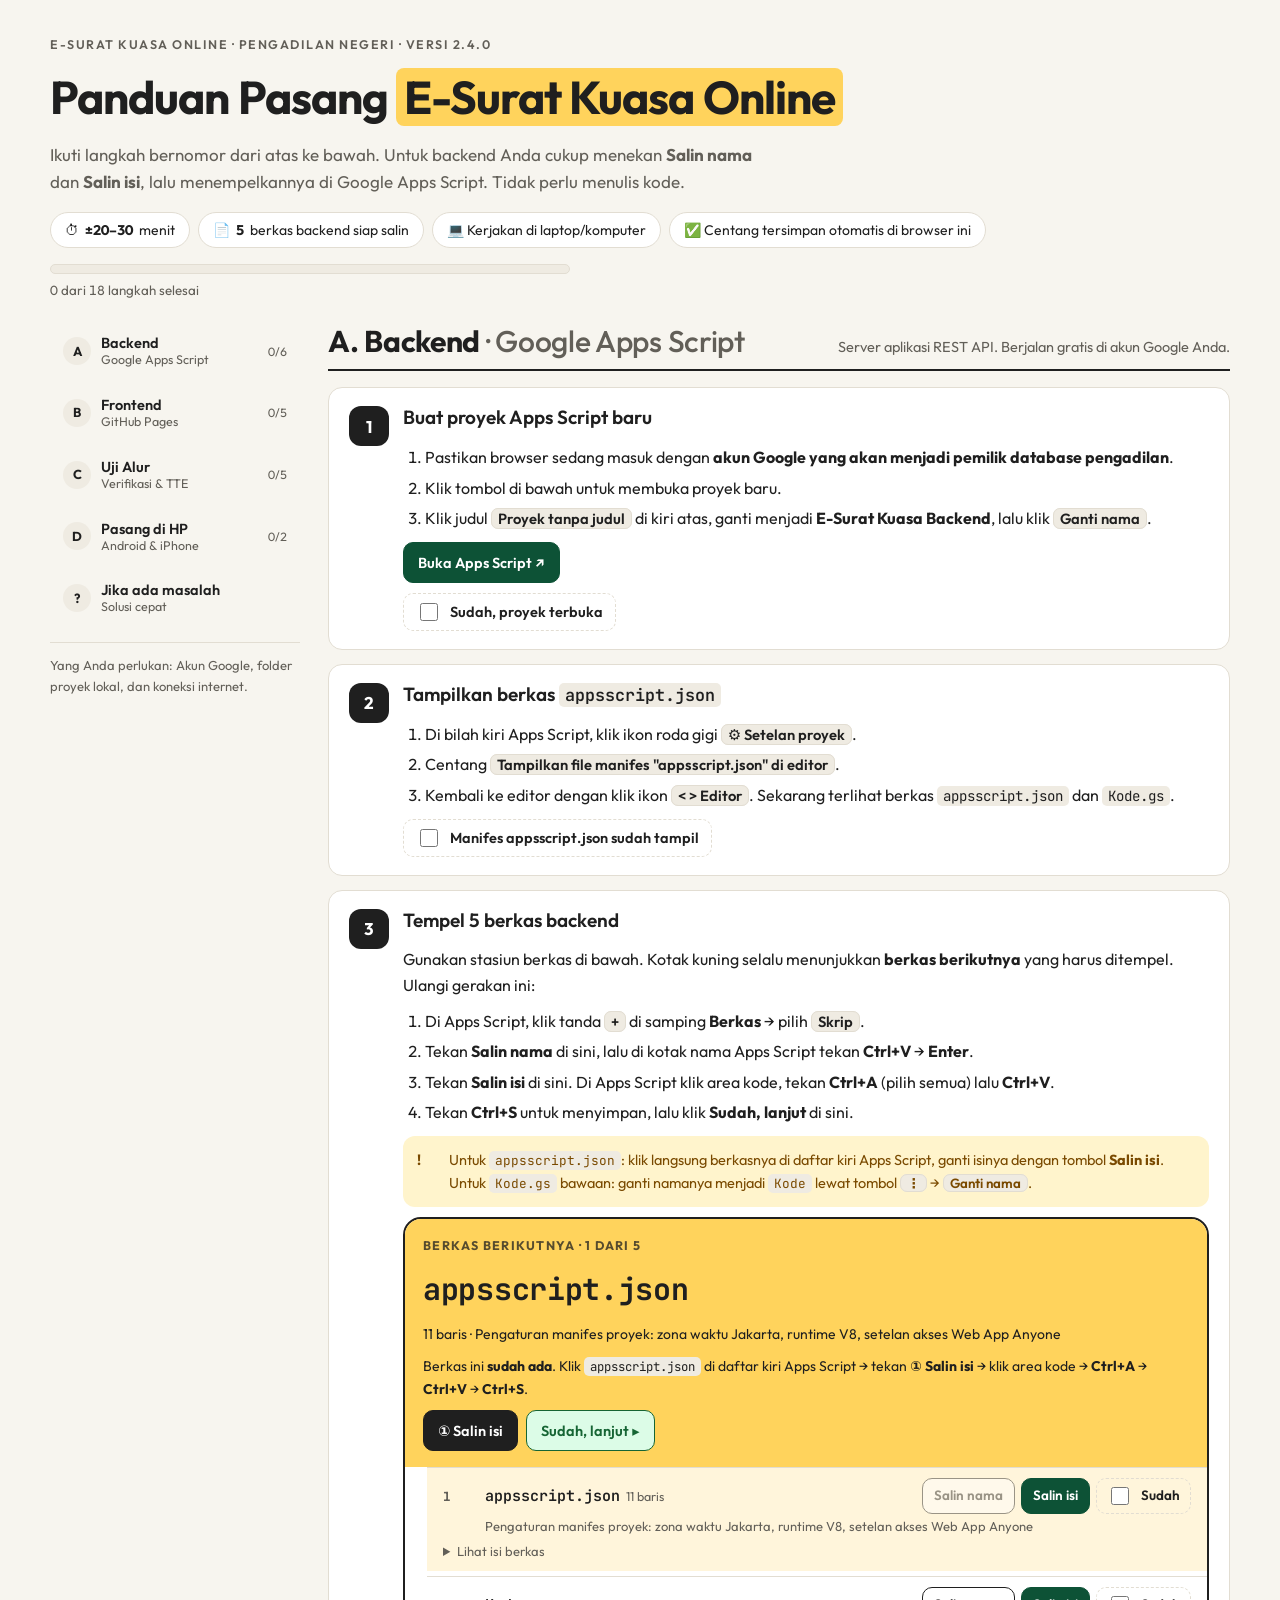
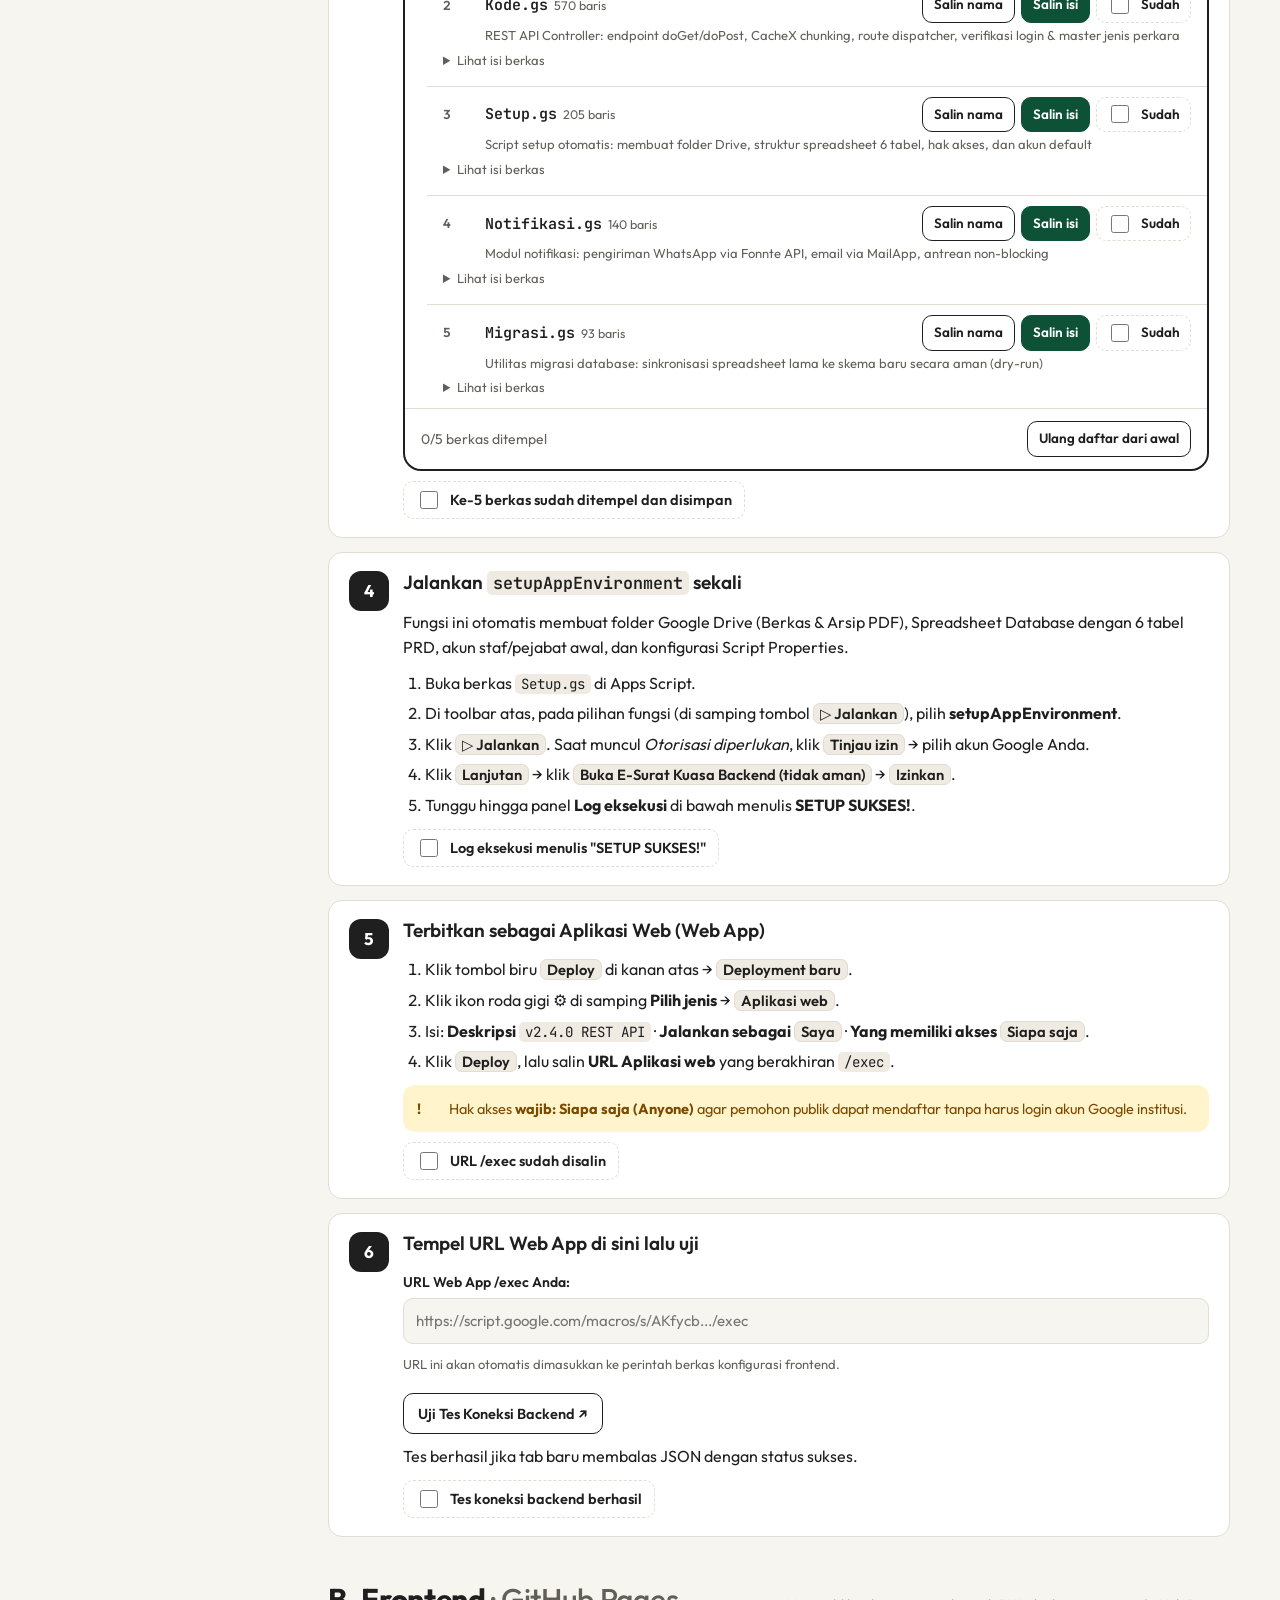
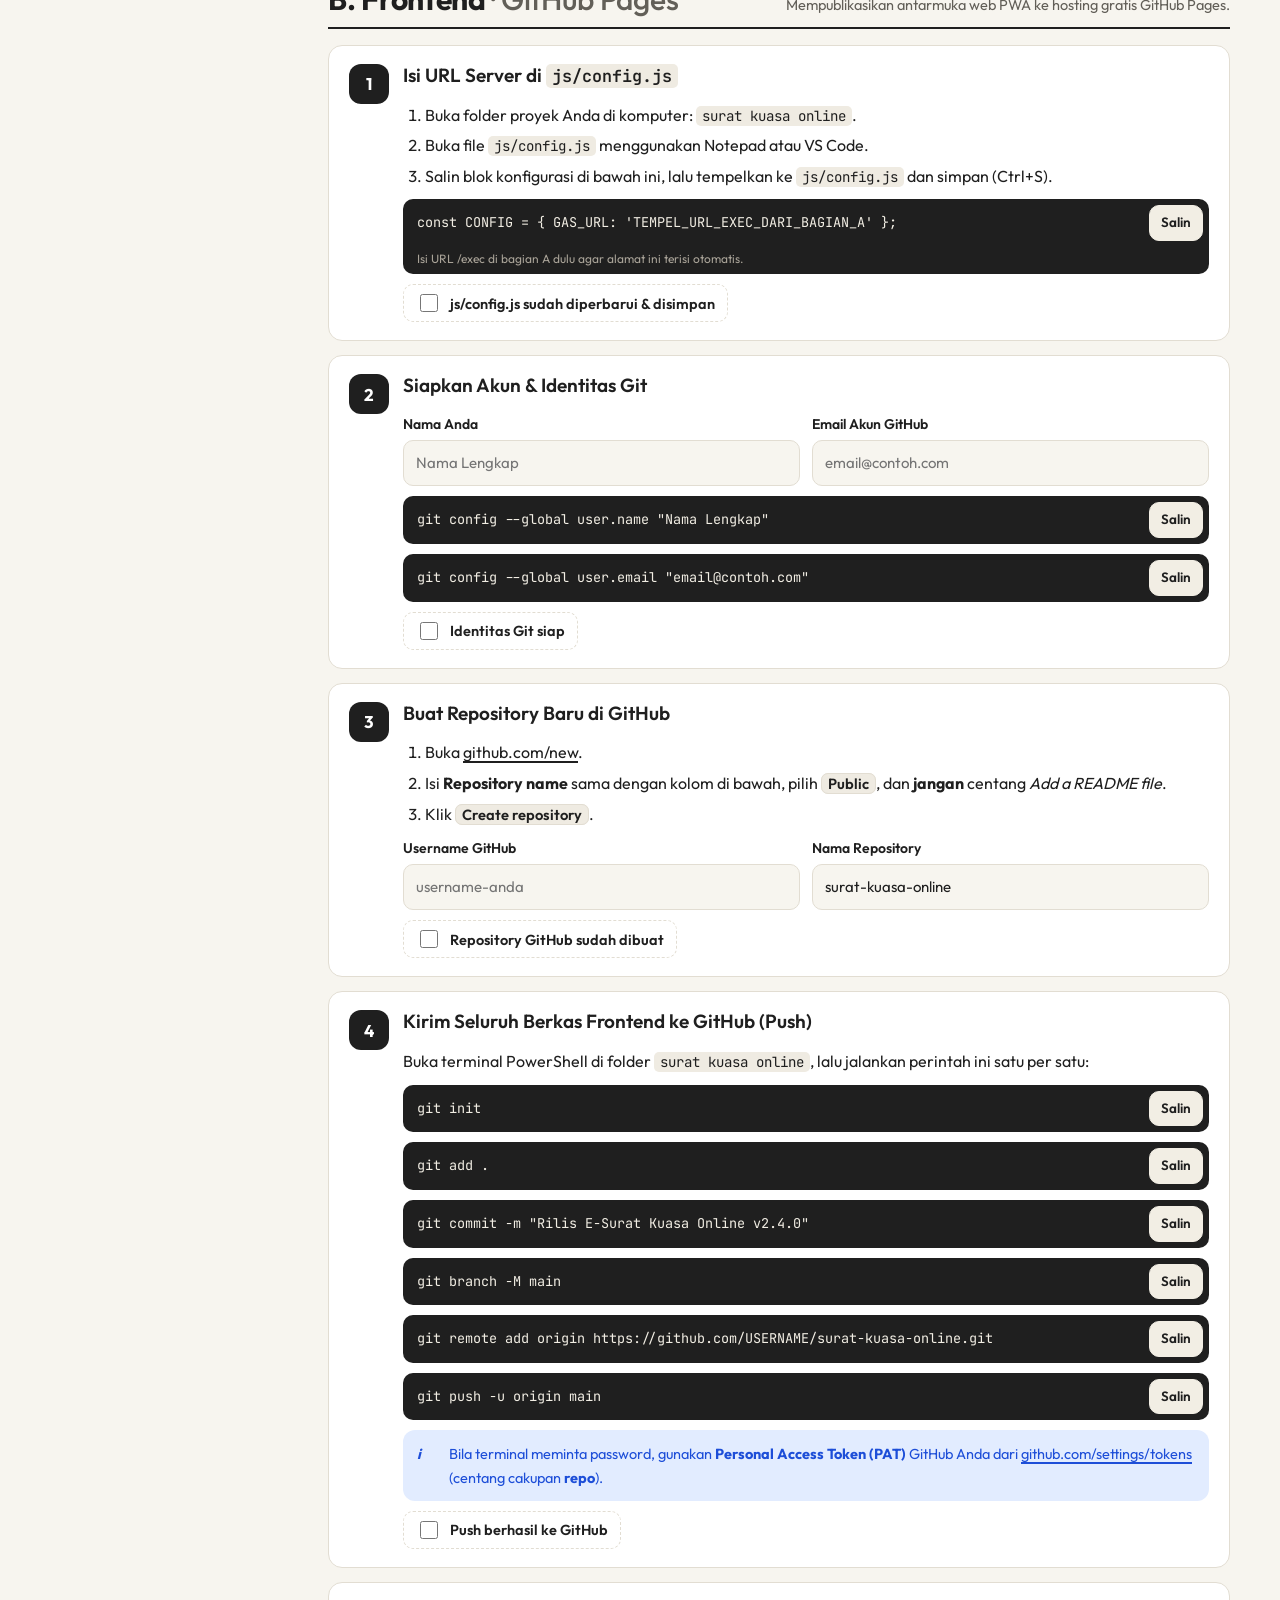
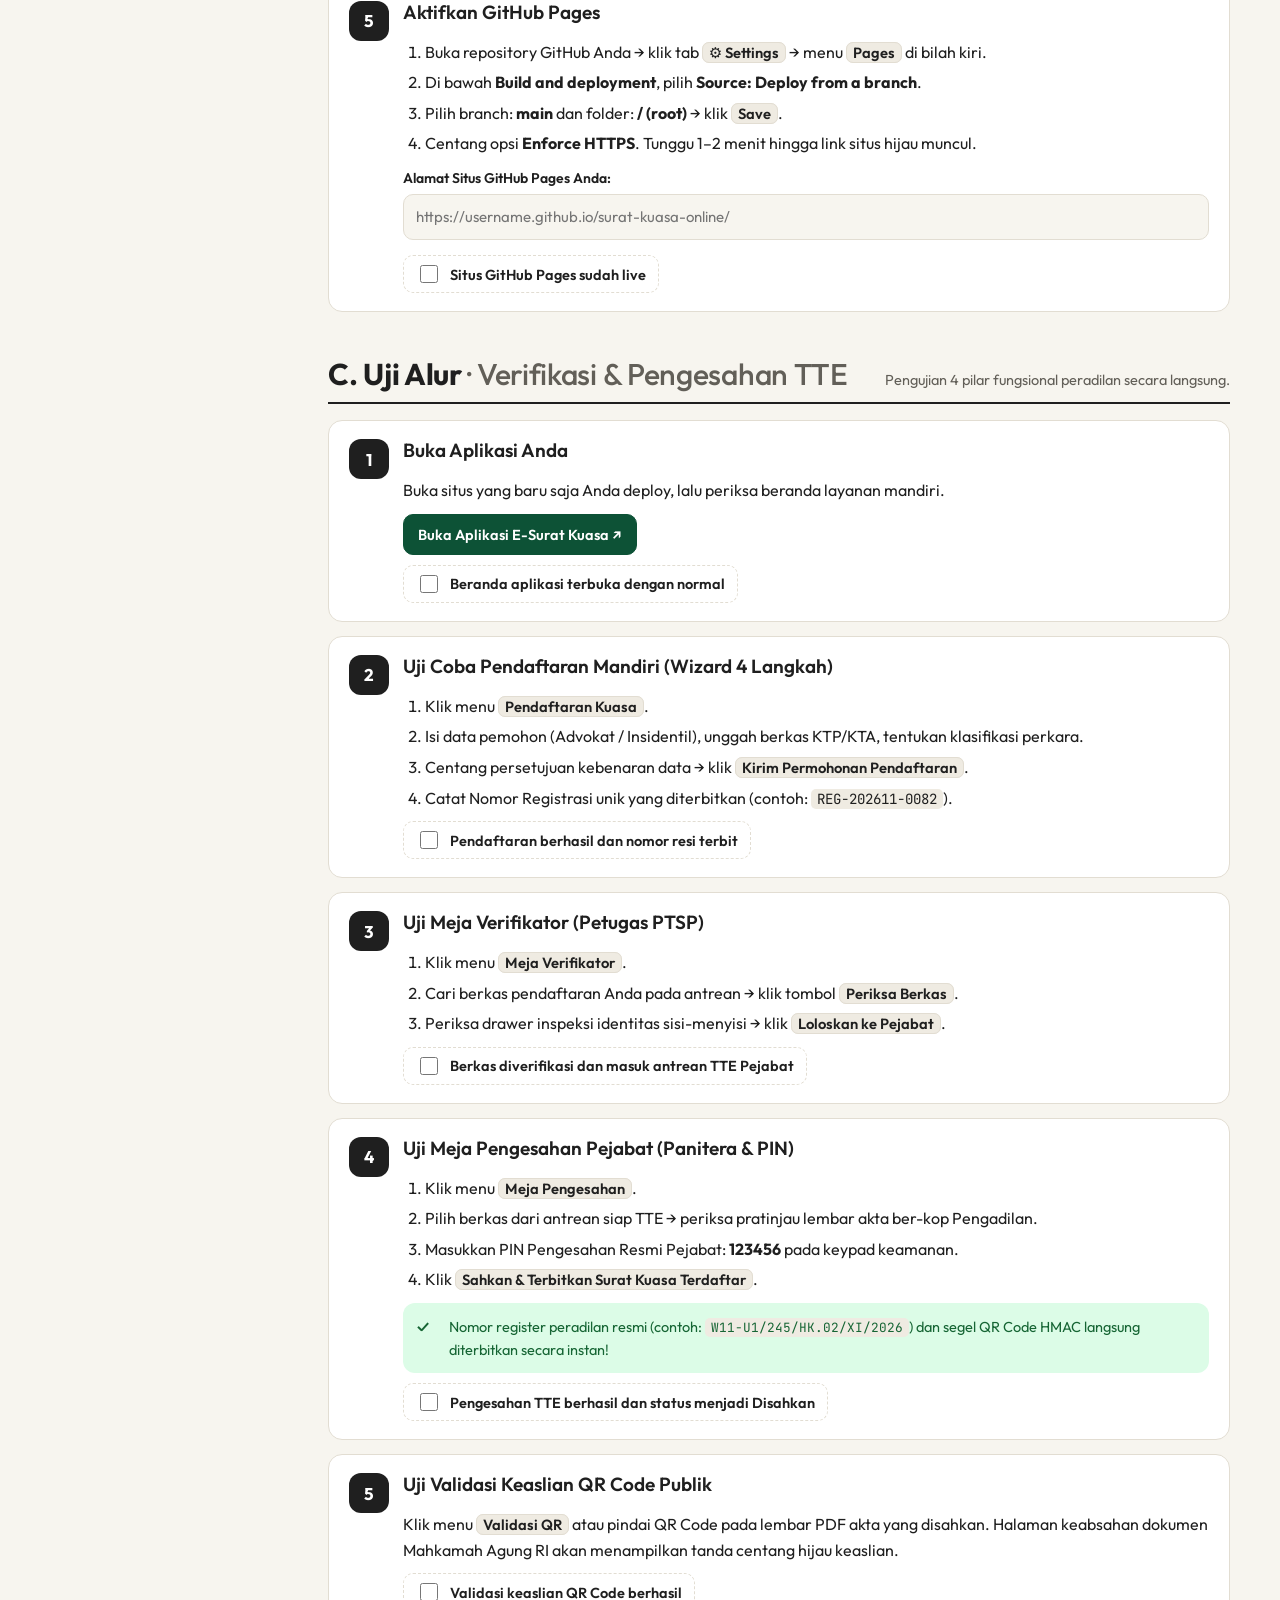
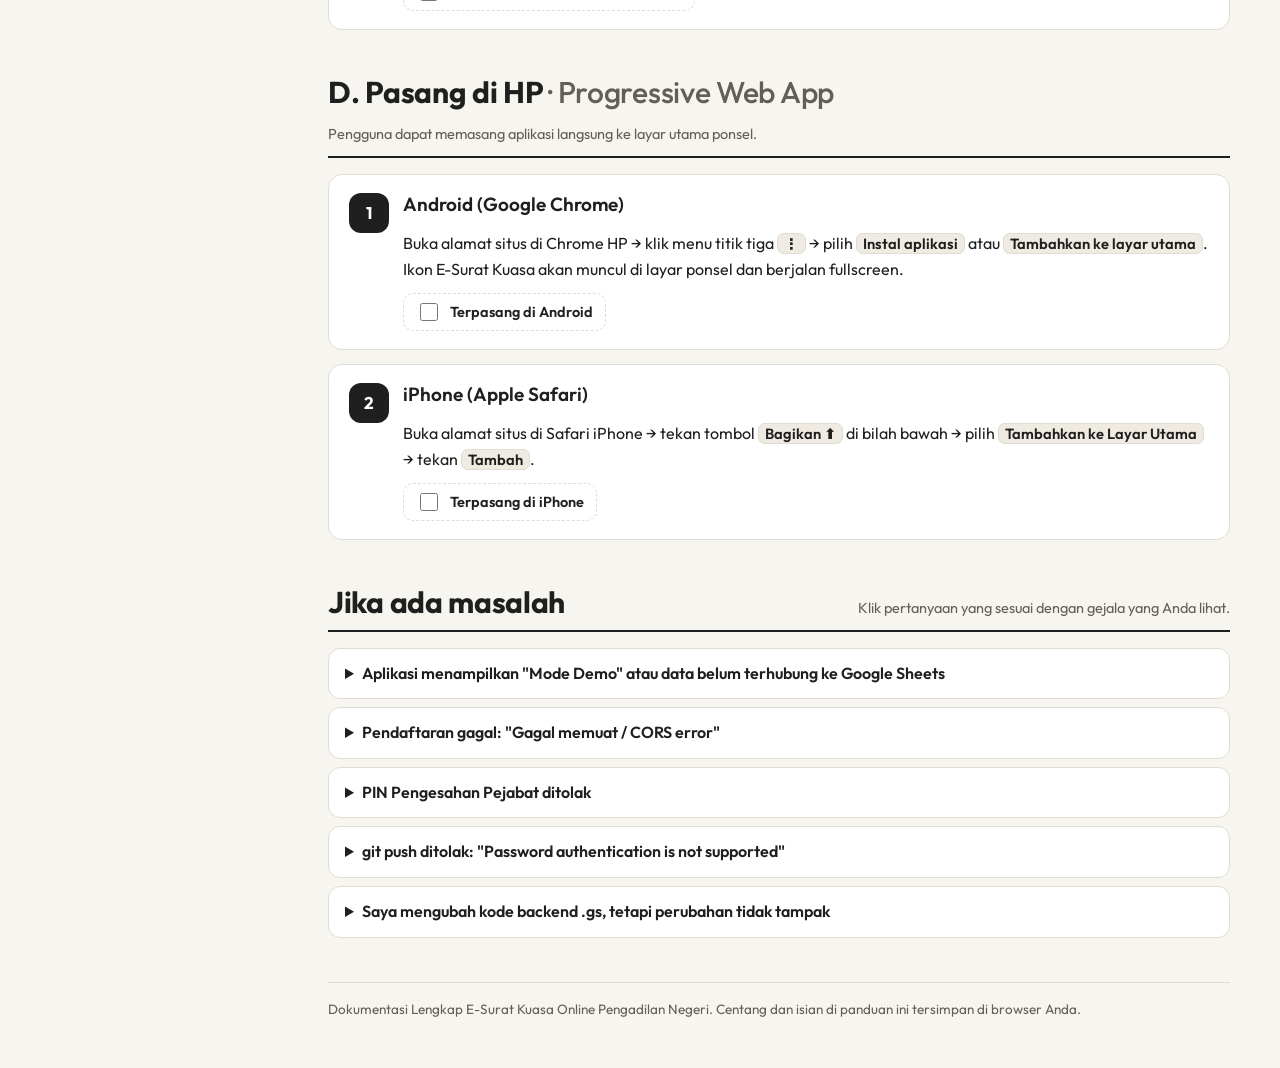
==== commit 7e356826: "docs: tambahkan PRD_FINAL.md dan sinkronisasi backend" ====
--- a/panduan-instalasi.html
+++ b/panduan-instalasi.html
@@ -453,7 +453,7 @@
 </div>
 
 <script type="application/json" id="setelan">{"pingSuffix":"?action=ping","loginPath":"/#meja-verifikator","repo":"surat-kuasa-online","storageKey":"esuratkuasa-panduan-v1","configTpl":"const CONFIG = { GAS_URL: \u0027{gas}\u0027 };"}</script>
-<script type="application/json" id="berkas">[{"special":true,"how":"Berkas ini \u003cb\u003esudah ada\u003c/b\u003e. Klik \u003ccode\u003eappsscript.json\u003c/code\u003e di daftar kiri Apps Script \u0026rarr; tekan \u003cb\u003e① Salin isi\u003c/b\u003e \u0026rarr; klik area kode \u0026rarr; \u003cb\u003eCtrl+A\u003c/b\u003e \u0026rarr; \u003cb\u003eCtrl+V\u003c/b\u003e \u0026rarr; \u003cb\u003eCtrl+S\u003c/b\u003e.","n":"appsscript.json","c":{"value":"{\n  \"timeZone\": \"Asia/Jakarta\",\n  \"dependencies\": {},\n  \"exceptionLogging\": \"STACKDRIVER\",\n  \"runtimeVersion\": \"V8\",\n  \"webapp\": {\n    \"executeAs\": \"USER_DEPLOYING\",\n    \"access\": \"ANYONE\"\n  }\n}\n","PSPath":"D:\\rasyid\\Aplikasi\\master-aplikasi\\surat kuasa online\\backend\\appsscript.json","PSParentPath":"D:\\rasyid\\Aplikasi\\master-aplikasi\\surat kuasa online\\backend","PSChildName":"appsscript.json","PSDrive":{"CurrentLocation":"rasyid\\Aplikasi\\master-aplikasi\\surat kuasa online","Name":"D","Provider":{"ImplementingType":{"Module":"System.Management.Automation.dll","Assembly":"System.Management.Automation, Version=3.0.0.0, Culture=neutral, PublicKeyToken=31bf3856ad364e35","TypeHandle":"System.RuntimeTypeHandle","DeclaringMethod":null,"BaseType":"System.Management.Automation.Provider.NavigationCmdletProvider","UnderlyingSystemType":"Microsoft.PowerShell.Commands.FileSystemProvider","FullName":"Microsoft.PowerShell.Commands.FileSystemProvider","AssemblyQualifiedName":"Microsoft.PowerShell.Commands.FileSystemProvider, System.Management.Automation, Version=3.0.0.0, Culture=neutral, PublicKeyToken=31bf3856ad364e35","Namespace":"Microsoft.PowerShell.Commands","GUID":"b4755d19-b6a7-38dc-ae06-4167f801062f","IsEnum":false,"GenericParameterAttributes":null,"IsSecurityCritical":true,"IsSecuritySafeCritical":false,"IsSecurityTransparent":false,"IsGenericTypeDefinition":false,"IsGenericParameter":false,"GenericParameterPosition":null,"IsGenericType":false,"IsConstructedGenericType":false,"ContainsGenericParameters":false,"StructLayoutAttribute":"System.Runtime.InteropServices.StructLayoutAttribute","Name":"FileSystemProvider","MemberType":32,"DeclaringType":null,"ReflectedType":null,"MetadataToken":33556356,"GenericTypeParameters":"","DeclaredConstructors":"Void .ctor() Void .cctor()","DeclaredEvents":"","DeclaredFields":"System.Collections.ObjectModel.Collection`1[System.Management.Automation.WildcardPattern] excludeMatcher System.Management.Automation.PSTraceSource tracer Int32 FILETRANSFERSIZE System.String ProviderName","DeclaredMembers":"System.String NormalizePath(System.String) System.IO.FileSystemInfo GetFileSystemInfo(System.String, Boolean ByRef) Boolean IsFilterSet() System.Object GetChildNamesDynamicParameters(System.String) System.Object GetChildItemsDynamicParameters(System.String, Boolean) System.Object CopyItemDynamicParameters(System.String, System.String, Boolean) Boolean IsNetworkMappedDrive(System.Management.Automation.PSDriveInfo) Boolean IsSupportedDriveForPersistence(System.Management.Automation.PSDriveInfo) System.String GetRootPathForNetworkDriveOrDosDevice(System.IO.DriveInfo) System.Collections.ObjectModel.Collection`1[System.Management.Automation.PSDriveInfo] InitializeDefaultDrives() System.Object GetItemDynamicParameters(System.String) Void InvokeDefaultAction(System.String) Void GetChildItems(System.String, Boolean, UInt32) Void GetChildNames(System.String, System.Management.Automation.ReturnContainers) Boolean CheckItemExists(System.String, Boolean ByRef) System.Object RemoveItemDynamicParameters(System.String, Boolean) Void RemoveFileInfoItem(System.IO.FileInfo, Boolean) Boolean ItemExists(System.String) System.Object ItemExistsDynamicParameters(System.String) Boolean HasChildItems(System.String) Void CopyItemLocalOrToSession(System.String, System.String, Boolean, Boolean, System.Management.Automation.PowerShell) Void InitilizeFunctionPSCopyFileFromRemoteSession(System.Management.Automation.PowerShell) Boolean ValidRemoteSessionForScripting(System.Management.Automation.Runspaces.Runspace) Void InitilizeFunctionsPSCopyFileToRemoteSession(System.Management.Automation.PowerShell) Boolean PathIsReservedDeviceName(System.String, System.String) Boolean IsAbsolutePath(System.String) System.String GetCommonBase(System.String, System.String) System.String CreateNormalizedRelativePathFromStack(System.Collections.Generic.Stack`1[System.String]) Boolean IsItemContainer(System.String) Void MoveDirectoryInfoUnchecked(System.IO.DirectoryInfo, System.String, Boolean) Boolean IsSameVolume(System.String, System.String) System.Object GetPropertyDynamicParameters(System.String, System.Collections.ObjectModel.Collection`1[System.String]) System.Object SetPropertyDynamicParameters(System.String, System.Management.Automation.PSObject) System.Object ClearPropertyDynamicParameters(System.String, System.Collections.ObjectModel.Collection`1[System.String]) System.Object GetContentWriterDynamicParameters(System.String) System.Object ClearContentDynamicParameters(System.String) Int32 SafeGetFileAttributes(System.String) System.Security.AccessControl.ObjectSecurity NewSecurityDescriptorFromPath(System.String, System.Security.AccessControl.AccessControlSections) System.Security.AccessControl.ObjectSecurity NewSecurityDescriptorOfType(System.String, System.Security.AccessControl.AccessControlSections) System.Security.AccessControl.ObjectSecurity NewSecurityDescriptor(ItemType) System.Management.Automation.ErrorRecord CreateErrorRecord(System.String, System.String) System.String GetHelpMaml(System.String, System.String) System.Management.Automation.ProviderInfo Start(System.Management.Automation.ProviderInfo) System.Management.Automation.PSDriveInfo NewDrive(System.Management.Automation.PSDriveInfo) Void MapNetworkDrive(System.Management.Automation.PSDriveInfo) System.Management.Automation.PSDriveInfo RemoveDrive(System.Management.Automation.PSDriveInfo) System.String GetUNCForNetworkDrive(System.String) System.String GetSubstitutedPathForNetworkDosDevice(System.String) Boolean IsValidPath(System.String) Void GetItem(System.String) System.IO.FileSystemInfo GetFileSystemItem(System.String, Boolean ByRef, Boolean) Boolean ConvertPath(System.String, System.String, System.String ByRef, System.String ByRef) Void GetPathItems(System.String, Boolean, UInt32, Boolean, System.Management.Automation.ReturnContainers) Void Dir(System.IO.DirectoryInfo, Boolean, UInt32, Boolean, System.Management.Automation.ReturnContainers, InodeTracker) System.Management.Automation.FlagsExpression`1[System.IO.FileAttributes] FormatAttributeSwitchParamters() System.String Mode(System.Management.Automation.PSObject) Void RenameItem(System.String, System.String) Void NewItem(System.String, System.String, System.Object) ItemType GetItemType(System.String) Void CreateDirectory(System.String, Boolean) Boolean CreateIntermediateDirectories(System.String) Void RemoveItem(System.String, Boolean) Void RemoveDirectoryInfoItem(System.IO.DirectoryInfo, Boolean, Boolean, Boolean) Void RemoveFileSystemItem(System.IO.FileSystemInfo, Boolean) Boolean ItemExists(System.String, System.Management.Automation.ErrorRecord ByRef) Boolean DirectoryInfoHasChildItems(System.IO.DirectoryInfo) Void CopyItem(System.String, System.String, Boolean) Void CopyItemFromRemoteSession(System.String, System.String, Boolean, Boolean, System.Management.Automation.Runspaces.PSSession) Void CopyDirectoryInfoItem(System.IO.DirectoryInfo, System.String, Boolean, Boolean, System.Management.Automation.PowerShell) Void CopyFileInfoItem(System.IO.FileInfo, System.String, Boolean, System.Management.Automation.PowerShell) Void CopyDirectoryFromRemoteSession(System.String, System.String, System.String, Boolean, Boolean, System.Management.Automation.PowerShell) System.Collections.ArrayList GetRemoteSourceAlternateStreams(System.Management.Automation.PowerShell, System.String) Void RemoveFunctionsPSCopyFileFromRemoteSession(System.Management.Automation.PowerShell) System.Collections.Hashtable GetRemoteFileMetadata(System.String, System.Management.Automation.PowerShell) Void SetFileMetadata(System.String, System.IO.FileInfo, System.Management.Automation.PowerShell) Void CopyFileFromRemoteSession(System.String, System.String, System.String, Boolean, System.Management.Automation.PowerShell, Int64) Boolean PerformCopyFileFromRemoteSession(System.String, System.IO.FileInfo, System.String, Boolean, System.Management.Automation.PowerShell, Int64, Boolean, System.String) Void RemoveFunctionPSCopyFileToRemoteSession(System.Management.Automation.PowerShell) Boolean RemoteTargetSupportsAlternateStreams(System.Management.Automation.PowerShell, System.String) System.String MakeRemotePath(System.Management.Automation.PowerShell, System.String, System.String) Boolean RemoteDirectoryExist(System.Management.Automation.PowerShell, System.String) Boolean CopyFileStreamToRemoteSession(System.IO.FileInfo, System.String, System.Management.Automation.PowerShell, Boolean, System.String) System.Collections.Hashtable GetFileMetadata(System.IO.FileInfo) Void SetRemoteFileMetadata(System.IO.FileInfo, System.String, System.Management.Automation.PowerShell) Boolean PerformCopyFileToRemoteSession(System.IO.FileInfo, System.String, System.Management.Automation.PowerShell) Boolean RemoteDestinationPathIsFile(System.String, System.Management.Automation.PowerShell) System.String CreateDirectoryOnRemoteSession(System.String, Boolean, System.Management.Automation.PowerShell) System.String GetParentPath(System.String, System.String) Boolean IsUNCPath(System.String) Boolean IsUNCRoot(System.String) Boolean IsPathRoot(System.String) System.String NormalizeRelativePath(System.String, System.String) System.String NormalizeRelativePathHelper(System.String, System.String) System.String RemoveRelativeTokens(System.String) System.Collections.Generic.Stack`1[System.String] TokenizePathToStack(System.String, System.String) System.Collections.Generic.Stack`1[System.String] NormalizeThePath(System.String, System.Collections.Generic.Stack`1[System.String]) System.String GetChildName(System.String) System.String EnsureDriveIsRooted(System.String) Void MoveItem(System.String, System.String) Void MoveFileInfoItem(System.IO.FileInfo, System.String, Boolean, Boolean) Void MoveDirectoryInfoItem(System.IO.DirectoryInfo, System.String, Boolean) Void CopyAndDelete(System.IO.DirectoryInfo, System.String, Boolean) Void GetProperty(System.String, System.Collections.ObjectModel.Collection`1[System.String]) Void SetProperty(System.String, System.Management.Automation.PSObject) Void ClearProperty(System.String, System.Collections.ObjectModel.Collection`1[System.String]) System.Management.Automation.Provider.IContentReader GetContentReader(System.String) System.Object GetContentReaderDynamicParameters(System.String) System.Management.Automation.Provider.IContentWriter GetContentWriter(System.String) Void ClearContent(System.String) Void ValidateParameters(Boolean) Void GetSecurityDescriptor(System.String, System.Security.AccessControl.AccessControlSections) Void SetSecurityDescriptor(System.String, System.Security.AccessControl.ObjectSecurity) Void SetSecurityDescriptor(System.String, System.Security.AccessControl.ObjectSecurity, System.Security.AccessControl.AccessControlSections) Void \u003cRemoveDirectoryInfoItem\u003eg__WriteErrorHelper|43_0(System.Exception, \u003c\u003ec__DisplayClass43_0 ByRef) Void .ctor() Void .cctor() System.Collections.ObjectModel.Collection`1[System.Management.Automation.WildcardPattern] excludeMatcher System.Management.Automation.PSTraceSource tracer Int32 FILETRANSFERSIZE System.String ProviderName Microsoft.PowerShell.Commands.FileSystemProvider+ItemType Microsoft.PowerShell.Commands.FileSystemProvider+NativeMethods Microsoft.PowerShell.Commands.FileSystemProvider+NetResource Microsoft.PowerShell.Commands.FileSystemProvider+InodeTracker Microsoft.PowerShell.Commands.FileSystemProvider+\u003c\u003ec__DisplayClass43_0","DeclaredMethods":"System.String Mode(System.Management.Automation.PSObject) System.String NormalizePath(System.String) System.IO.FileSystemInfo GetFileSystemInfo(System.String, Boolean ByRef) Boolean IsFilterSet() System.Object GetChildNamesDynamicParameters(System.String) System.Object GetChildItemsDynamicParameters(System.String, Boolean) System.Object CopyItemDynamicParameters(System.String, System.String, Boolean) Boolean IsNetworkMappedDrive(System.Management.Automation.PSDriveInfo) Boolean IsSupportedDriveForPersistence(System.Management.Automation.PSDriveInfo) System.String GetRootPathForNetworkDriveOrDosDevice(System.IO.DriveInfo) System.Collections.ObjectModel.Collection`1[System.Management.Automation.PSDriveInfo] InitializeDefaultDrives() System.Object GetItemDynamicParameters(System.String) Void InvokeDefaultAction(System.String) Void GetChildItems(System.String, Boolean, UInt32) Void GetChildNames(System.String, System.Management.Automation.ReturnContainers) Boolean CheckItemExists(System.String, Boolean ByRef) System.Object RemoveItemDynamicParameters(System.String, Boolean) Void RemoveFileInfoItem(System.IO.FileInfo, Boolean) Boolean ItemExists(System.String) System.Object ItemExistsDynamicParameters(System.String) Boolean HasChildItems(System.String) Void CopyItemLocalOrToSession(System.String, System.String, Boolean, Boolean, System.Management.Automation.PowerShell) Void InitilizeFunctionPSCopyFileFromRemoteSession(System.Management.Automation.PowerShell) Boolean ValidRemoteSessionForScripting(System.Management.Automation.Runspaces.Runspace) Void InitilizeFunctionsPSCopyFileToRemoteSession(System.Management.Automation.PowerShell) Boolean PathIsReservedDeviceName(System.String, System.String) Boolean IsAbsolutePath(System.String) System.String GetCommonBase(System.String, System.String) System.String CreateNormalizedRelativePathFromStack(System.Collections.Generic.Stack`1[System.String]) Boolean IsItemContainer(System.String) Void MoveDirectoryInfoUnchecked(System.IO.DirectoryInfo, System.String, Boolean) Boolean IsSameVolume(System.String, System.String) System.Object GetPropertyDynamicParameters(System.String, System.Collections.ObjectModel.Collection`1[System.String]) System.Object SetPropertyDynamicParameters(System.String, System.Management.Automation.PSObject) System.Object ClearPropertyDynamicParameters(System.String, System.Collections.ObjectModel.Collection`1[System.String]) System.Object GetContentWriterDynamicParameters(System.String) System.Object ClearContentDynamicParameters(System.String) Int32 SafeGetFileAttributes(System.String) System.Security.AccessControl.ObjectSecurity NewSecurityDescriptorFromPath(System.String, System.Security.AccessControl.AccessControlSections) System.Security.AccessControl.ObjectSecurity NewSecurityDescriptorOfType(System.String, System.Security.AccessControl.AccessControlSections) System.Security.AccessControl.ObjectSecurity NewSecurityDescriptor(ItemType) System.Management.Automation.ErrorRecord CreateErrorRecord(System.String, System.String) System.String GetHelpMaml(System.String, System.String) System.Management.Automation.ProviderInfo Start(System.Management.Automation.ProviderInfo) System.Management.Automation.PSDriveInfo NewDrive(System.Management.Automation.PSDriveInfo) Void MapNetworkDrive(System.Management.Automation.PSDriveInfo) System.Management.Automation.PSDriveInfo RemoveDrive(System.Management.Automation.PSDriveInfo) System.String GetUNCForNetworkDrive(System.String) System.String GetSubstitutedPathForNetworkDosDevice(System.String) Boolean IsValidPath(System.String) Void GetItem(System.String) System.IO.FileSystemInfo GetFileSystemItem(System.String, Boolean ByRef, Boolean) Boolean ConvertPath(System.String, System.String, System.String ByRef, System.String ByRef) Void GetPathItems(System.String, Boolean, UInt32, Boolean, System.Management.Automation.ReturnContainers) Void Dir(System.IO.DirectoryInfo, Boolean, UInt32, Boolean, System.Management.Automation.ReturnContainers, InodeTracker) System.Management.Automation.FlagsExpression`1[System.IO.FileAttributes] FormatAttributeSwitchParamters() Void RenameItem(System.String, System.String) Void NewItem(System.String, System.String, System.Object) ItemType GetItemType(System.String) Void CreateDirectory(System.String, Boolean) Boolean CreateIntermediateDirectories(System.String) Void RemoveItem(System.String, Boolean) Void RemoveDirectoryInfoItem(System.IO.DirectoryInfo, Boolean, Boolean, Boolean) Void RemoveFileSystemItem(System.IO.FileSystemInfo, Boolean) Boolean ItemExists(System.String, System.Management.Automation.ErrorRecord ByRef) Boolean DirectoryInfoHasChildItems(System.IO.DirectoryInfo) Void CopyItem(System.String, System.String, Boolean) Void CopyItemFromRemoteSession(System.String, System.String, Boolean, Boolean, System.Management.Automation.Runspaces.PSSession) Void CopyDirectoryInfoItem(System.IO.DirectoryInfo, System.String, Boolean, Boolean, System.Management.Automation.PowerShell) Void CopyFileInfoItem(System.IO.FileInfo, System.String, Boolean, System.Management.Automation.PowerShell) Void CopyDirectoryFromRemoteSession(System.String, System.String, System.String, Boolean, Boolean, System.Management.Automation.PowerShell) System.Collections.ArrayList GetRemoteSourceAlternateStreams(System.Management.Automation.PowerShell, System.String) Void RemoveFunctionsPSCopyFileFromRemoteSession(System.Management.Automation.PowerShell) System.Collections.Hashtable GetRemoteFileMetadata(System.String, System.Management.Automation.PowerShell) Void SetFileMetadata(System.String, System.IO.FileInfo, System.Management.Automation.PowerShell) Void CopyFileFromRemoteSession(System.String, System.String, System.String, Boolean, System.Management.Automation.PowerShell, Int64) Boolean PerformCopyFileFromRemoteSession(System.String, System.IO.FileInfo, System.String, Boolean, System.Management.Automation.PowerShell, Int64, Boolean, System.String) Void RemoveFunctionPSCopyFileToRemoteSession(System.Management.Automation.PowerShell) Boolean RemoteTargetSupportsAlternateStreams(System.Management.Automation.PowerShell, System.String) System.String MakeRemotePath(System.Management.Automation.PowerShell, System.String, System.String) Boolean RemoteDirectoryExist(System.Management.Automation.PowerShell, System.String) Boolean CopyFileStreamToRemoteSession(System.IO.FileInfo, System.String, System.Management.Automation.PowerShell, Boolean, System.String) System.Collections.Hashtable GetFileMetadata(System.IO.FileInfo) Void SetRemoteFileMetadata(System.IO.FileInfo, System.String, System.Management.Automation.PowerShell) Boolean PerformCopyFileToRemoteSession(System.IO.FileInfo, System.String, System.Management.Automation.PowerShell) Boolean RemoteDestinationPathIsFile(System.String, System.Management.Automation.PowerShell) System.String CreateDirectoryOnRemoteSession(System.String, Boolean, System.Management.Automation.PowerShell) System.String GetParentPath(System.String, System.String) Boolean IsUNCPath(System.String) Boolean IsUNCRoot(System.String) Boolean IsPathRoot(System.String) System.String NormalizeRelativePath(System.String, System.String) System.String NormalizeRelativePathHelper(System.String, System.String) System.String RemoveRelativeTokens(System.String) System.Collections.Generic.Stack`1[System.String] TokenizePathToStack(System.String, System.String) System.Collections.Generic.Stack`1[System.String] NormalizeThePath(System.String, System.Collections.Generic.Stack`1[System.String]) System.String GetChildName(System.String) System.String EnsureDriveIsRooted(System.String) Void MoveItem(System.String, System.String) Void MoveFileInfoItem(System.IO.FileInfo, System.String, Boolean, Boolean) Void MoveDirectoryInfoItem(System.IO.DirectoryInfo, System.String, Boolean) Void CopyAndDelete(System.IO.DirectoryInfo, System.String, Boolean) Void GetProperty(System.String, System.Collections.ObjectModel.Collection`1[System.String]) Void SetProperty(System.String, System.Management.Automation.PSObject) Void ClearProperty(System.String, System.Collections.ObjectModel.Collection`1[System.String]) System.Management.Automation.Provider.IContentReader GetContentReader(System.String) System.Object GetContentReaderDynamicParameters(System.String) System.Management.Automation.Provider.IContentWriter GetContentWriter(System.String) Void ClearContent(System.String) Void ValidateParameters(Boolean) Void GetSecurityDescriptor(System.String, System.Security.AccessControl.AccessControlSections) Void SetSecurityDescriptor(System.String, System.Security.AccessControl.ObjectSecurity) Void SetSecurityDescriptor(System.String, System.Security.AccessControl.ObjectSecurity, System.Security.AccessControl.AccessControlSections) Void \u003cRemoveDirectoryInfoItem\u003eg__WriteErrorHelper|43_0(System.Exception, \u003c\u003ec__DisplayClass43_0 ByRef)","DeclaredNestedTypes":"Microsoft.PowerShell.Commands.FileSystemProvider+ItemType Microsoft.PowerShell.Commands.FileSystemProvider+NativeMethods Microsoft.PowerShell.Commands.FileSystemProvider+NetResource Microsoft.PowerShell.Commands.FileSystemProvider+InodeTracker Microsoft.PowerShell.Commands.FileSystemProvider+\u003c\u003ec__DisplayClass43_0","DeclaredProperties":"","ImplementedInterfaces":"System.Management.Automation.IResourceSupplier System.Management.Automation.Provider.IContentCmdletProvider System.Management.Automation.Provider.IPropertyCmdletProvider System.Management.Automation.Provider.ISecurityDescriptorCmdletProvider System.Management.Automation.Provider.ICmdletProviderSupportsHelp","TypeInitializer":"Void .cctor()","IsNested":false,"Attributes":1048833,"IsVisible":true,"IsNotPublic":false,"IsPublic":true,"IsNestedPublic":false,"IsNestedPrivate":false,"IsNestedFamily":false,"IsNestedAssembly":false,"IsNestedFamANDAssem":false,"IsNestedFamORAssem":false,"IsAutoLayout":true,"IsLayoutSequential":false,"IsExplicitLayout":false,"IsClass":true,"IsInterface":false,"IsValueType":false,"IsAbstract":false,"IsSealed":true,"IsSpecialName":false,"IsImport":false,"IsSerializable":false,"IsAnsiClass":true,"IsUnicodeClass":false,"IsAutoClass":false,"IsArray":false,"IsByRef":false,"IsPointer":false,"IsPrimitive":false,"IsCOMObject":false,"HasElementType":false,"IsContextful":false,"IsMarshalByRef":false,"GenericTypeArguments":"","CustomAttributes":"[System.Management.Automation.OutputTypeAttribute(new Type[2] { typeof(System.String), typeof(System.IO.FileInfo) }, ProviderCmdlet = \"New-Item\")] [System.Management.Automation.OutputTypeAttribute(typeof(System.Security.AccessControl.FileSecurity), ProviderCmdlet = \"Set-Acl\")] [System.Management.Automation.OutputTypeAttribute(new Type[2] { typeof(System.String), typeof(System.Management.Automation.PathInfo) }, ProviderCmdlet = \"Resolve-Path\")] [System.Management.Automation.OutputTypeAttribute(typeof(System.Management.Automation.PathInfo), ProviderCmdlet = \"Push-Location\")] [System.Management.Automation.OutputTypeAttribute(new Type[2] { typeof(System.Byte), typeof(System.String) }, ProviderCmdlet = \"Get-Content\")] [System.Management.Automation.OutputTypeAttribute(typeof(System.IO.FileInfo), ProviderCmdlet = \"Get-Item\")] [System.Management.Automation.OutputTypeAttribute(new Type[2] { typeof(System.IO.FileInfo), typeof(System.IO.DirectoryInfo) }, ProviderCmdlet = \"Get-ChildItem\")] [System.Management.Automation.OutputTypeAttribute(new Type[2] { typeof(System.Security.AccessControl.FileSecurity), typeof(System.Security.AccessControl.DirectorySecurity) }, ProviderCmdlet = \"Get-Acl\")] [System.Management.Automation.OutputTypeAttribute(new Type[4] { typeof(System.Boolean), typeof(System.String), typeof(System.IO.FileInfo), typeof(System.IO.DirectoryInfo) }, ProviderCmdlet = \"Get-Item\")] [System.Management.Automation.OutputTypeAttribute(new Type[5] { typeof(System.Boolean), typeof(System.String), typeof(System.DateTime), typeof(System.IO.FileInfo), typeof(System.IO.DirectoryInfo) }, ProviderCmdlet = \"Get-ItemProperty\")] [System.Management.Automation.Provider.CmdletProviderAttribute(\"FileSystem\", (System.Management.Automation.Provider.ProviderCapabilities)52)]"},"HelpFile":"System.Management.Automation.dll-Help.xml","Name":"FileSystem","PSSnapIn":{"Name":"Microsoft.PowerShell.Core","IsDefault":true,"ApplicationBase":"C:\\Windows\\System32\\WindowsPowerShell\\v1.0","AssemblyName":"System.Management.Automation, Version=3.0.0.0, Culture=neutral, PublicKeyToken=31bf3856ad364e35, ProcessorArchitecture=MSIL","ModuleName":"C:\\Windows\\System32\\WindowsPowerShell\\v1.0\\System.Management.Automation.dll","PSVersion":"5.1.26100.7462","Version":"3.0.0.0","Types":"types.ps1xml typesv3.ps1xml","Formats":"Certificate.format.ps1xml DotNetTypes.format.ps1xml FileSystem.format.ps1xml Help.format.ps1xml HelpV3.format.ps1xml PowerShellCore.format.ps1xml PowerShellTrace.format.ps1xml Registry.format.ps1xml","Description":"This Windows PowerShell snap-in contains cmdlets used to manage components of Windows PowerShell.","Vendor":"Microsoft Corporation","LogPipelineExecutionDetails":false},"ModuleName":"Microsoft.PowerShell.Core","Module":null,"Description":"","Capabilities":52,"Home":"C:\\Users\\Administrator","Drives":["C","D","E","G"]},"Root":"D:\\","Description":"Data","MaximumSize":null,"Credential":{"UserName":null,"Password":null},"DisplayRoot":null},"PSProvider":{"ImplementingType":{"Module":{"MDStreamVersion":131072,"FullyQualifiedName":"C:\\WINDOWS\\Microsoft.Net\\assembly\\GAC_MSIL\\System.Management.Automation\\v4.0_3.0.0.0__31bf3856ad364e35\\System.Management.Automation.dll","ModuleVersionId":"0a210000-3870-4dec-b53e-175f62acb623","MetadataToken":1,"ScopeName":"System.Management.Automation.dll","Name":"System.Management.Automation.dll","Assembly":"System.Management.Automation, Version=3.0.0.0, Culture=neutral, PublicKeyToken=31bf3856ad364e35","CustomAttributes":"[System.Security.UnverifiableCodeAttribute()] [System.Runtime.CompilerServices.RefSafetyRulesAttribute((Int32)11)]","ModuleHandle":"System.ModuleHandle"},"Assembly":{"CodeBase":"file:///C:/WINDOWS/Microsoft.Net/assembly/GAC_MSIL/System.Management.Automation/v4.0_3.0.0.0__31bf3856ad364e35/System.Management.Automation.dll","FullName":"System.Management.Automation, Version=3.0.0.0, Culture=neutral, PublicKeyToken=31bf3856ad364e35","EntryPoint":null,"DefinedTypes":"\u003c\u003ef__AnonymousType0`2[\u003centry\u003ej__TPar,\u003ccompletionText\u003ej__TPar] \u003c\u003ef__AnonymousType1`2[\u003ccacheEntry\u003ej__TPar,\u003csplittedName\u003ej__TPar] \u003c\u003ef__AnonymousType2`2[\u003c\u003c\u003eh__TransparentIdentifier0\u003ej__TPar,\u003ccachedClassName\u003ej__TPar] \u003c\u003ef__AnonymousType3`2[\u003c\u003c\u003eh__TransparentIdentifier1\u003ej__TPar,\u003ccachedModuleName\u003ej__TPar] \u003c\u003ef__AnonymousType4`2[\u003c\u003c\u003eh__TransparentIdentifier2\u003ej__TPar,\u003ccachedResourceName\u003ej__TPar] \u003c\u003eF{00000200}`5[T1,T2,T3,T4,TResult] Authenticode CatalogStrings AutomationExceptions CimInstanceTypeAdapterResources CmdletizationCoreResources CommandBaseStrings Credential CredentialAttributeStrings ConsoleInfoErrorStrings CredUI DescriptionsStrings DiscoveryExceptions EnumExpressionEvaluatorStrings ErrorCategoryStrings ErrorPackage ExtendedTypeSystem EventingResources FileSystemProviderStrings FormatAndOutXmlLoadingStrings GetErrorText HostInterfaceExceptionsStrings HelpDisplayStrings HistoryStrings InternalHostStrings InternalHostUserInterfaceStrings Logging Metadata MshSignature ParameterBinderStrings ParserStrings InternalCommandStrings PathUtilsStrings PipelineStrings PowerShellStrings ProgressRecordStrings ProviderBaseSecurity ProxyCommandStrings PSCommandStrings PSDataBufferStrings PSListModifierStrings RunspaceStrings RunspaceInit RunspacePoolStrings AuthorizationManagerBase SecuritySupportStrings Serialization SessionStateProviderBaseStrings SessionStateStrings SuggestionStrings MiniShellErrors MshHostRawUserInterfaceStrings MshSnapInCmdletResources MshSnapinInfo TypesXmlStrings TransactionStrings WildcardPatternStrings RemotingErrorIdStrings DebuggerStrings Modules FormatAndOut_MshParameter FormatAndOut_format_xxx FormatAndOut_out_xxx NativeCP RegistryProviderStrings TabCompletionStrings HelpErrors EtwLoggingStrings CoreMshSnapInResources ErrorPackageRemoting System.Management.Automation.NTVerpVars System.Management.Automation.ChildItemCmdletProviderIntrinsics System.Management.Automation.ReturnContainers System.Management.Automation.ProviderIntrinsics System.Management.Automation.IDynamicParameters System.Management.Automation.SwitchParameter System.Management.Automation.CommandInvocationIntrinsics System.Management.Automation.PSCmdlet System.Management.Automation.Cmdlet System.Management.Automation.ShouldProcessReason System.Management.Automation.ActionPreference System.Management.Automation.ConfirmImpact System.Management.Automation.CommandFactory System.Management.Automation.CommandParameterInternal System.Management.Automation.CommandProcessor System.Management.Automation.CommandProcessorBase System.Management.Automation.ContentCmdletProviderIntrinsics System.Management.Automation.DriveManagementIntrinsics System.Management.Automation.FlagsExpression`1[T] System.Management.Automation.EnumMinimumDisambiguation System.Management.Automation.ErrorCategory System.Management.Automation.ErrorCategoryInfo System.Management.Automation.ErrorDetails System.Management.Automation.ErrorRecord System.Management.Automation.IContainsErrorRecord System.Management.Automation.IResourceSupplier System.Management.Automation.InvocationInfo System.Management.Automation.RemoteCommandInfo System.Management.Automation.ItemCmdletProviderIntrinsics System.Management.Automation.CopyContainers System.Management.Automation.NativeCommand System.Management.Automation.PathIntrinsics System.Management.Automation.ProgressRecord System.Management.Automation.ProgressRecordType System.Management.Automation.InformationRecord System.Management.Automation.HostInformationMessage System.Management.Automation.PropertyCmdletProviderIntrinsics System.Management.Automation.CmdletProviderManagementIntrinsics System.Management.Automation.ProxyCommand System.Management.Automation.SessionState System.Management.Automation.SessionStateEntryVisibility System.Management.Automation.IHasSessionStateEntryVisibility System.Management.Automation.PSLanguageMode System.Management.Automation.ScriptCommand System.Management.Automation.ScriptCommandProcessorBase System.Management.Automation.DlrScriptCommandProcessor System.Management.Automation.PagingParameters System.Management.Automation.PSVariableIntrinsics System.Management.Automation.ICommandRuntime System.Management.Automation.ICommandRuntime2 System.Management.Automation.MshCommandRuntime System.Management.Automation.DefaultCommandRuntime System.Management.Automation.AliasInfo System.Management.Automation.ApplicationInfo System.Management.Automation.CmdletInfo System.Management.Automation.CmdletParameterBinderController System.Management.Automation.DefaultParameterDictionary System.Management.Automation.CommandLookupEventArgs System.Management.Automation.PSModuleAutoLoadingPreference System.Management.Automation.CommandDiscovery System.Management.Automation.LookupPathCollection System.Management.Automation.CommandDiscoveryEventSource System.Management.Automation.CommandTypes System.Management.Automation.CommandInfo System.Management.Automation.PSTypeName System.Management.Automation.IScriptCommandInfo System.Management.Automation.CommandPathSearch System.Management.Automation.CommandSearcher System.Management.Automation.SearchResolutionOptions System.Management.Automation.CompiledCommandParameter System.Management.Automation.ParameterCollectionType System.Management.Automation.ParameterCollectionTypeInformation System.Management.Automation.ExternalScriptInfo System.Management.Automation.ScriptRequiresSyntaxException System.Management.Automation.PSSnapInSpecification System.Management.Automation.FilterInfo System.Management.Automation.FunctionInfo System.Management.Automation.ConfigurationInfo System.Management.Automation.ImplementedAsType System.Management.Automation.DscResourceInfo System.Management.Automation.DscResourcePropertyInfo System.Management.Automation.MergedCommandParameterMetadata System.Management.Automation.MergedCompiledCommandParameter System.Management.Automation.ParameterBinderAssociation System.Management.Automation.ParameterBindingFlags System.Management.Automation.ParameterBinderBase System.Management.Automation.UnboundParameter System.Management.Automation.PSBoundParametersDictionary System.Management.Automation.CommandLineParameters System.Management.Automation.ParameterBinderController System.Management.Automation.CommandParameterInfo System.Management.Automation.CommandParameterSetInfo System.Management.Automation.ParameterSetPromptingData System.Management.Automation.ParameterSetSpecificMetadata System.Management.Automation.PositionalCommandParameter System.Management.Automation.RuntimeDefinedParameterBinder System.Management.Automation.RuntimeDefinedParameter System.Management.Automation.RuntimeDefinedParameterDictionary System.Management.Automation.ReflectionParameterBinder System.Management.Automation.ScriptInfo System.Management.Automation.ScriptParameterBinder System.Management.Automation.ScriptParameterBinderController System.Management.Automation.PSSnapinQualifiedName System.Management.Automation.ParameterSetMetadata System.Management.Automation.ParameterMetadata System.Management.Automation.InternalParameterMetadata System.Management.Automation.WorkflowInfo System.Management.Automation.MinishellParameterBinderController System.Management.Automation.NativeCommandParameterBinder System.Management.Automation.CommandLineParameterBinderNativeMethods System.Management.Automation.NativeCommandParameterBinderController System.Management.Automation.NativeCommandIOFormat System.Management.Automation.MinishellStream System.Management.Automation.StringToMinishellStreamConverter System.Management.Automation.ProcessOutputObject System.Management.Automation.NativeCommandProcessor System.Management.Automation.ProcessInputWriter System.Management.Automation.ProcessOutputReader System.Management.Automation.ProcessStreamReader System.Management.Automation.ConsoleVisibility System.Management.Automation.RemoteException System.Management.Automation.DscResourceSearcher System.Management.Automation.PSClassSearcher System.Management.Automation.PSClassInfo System.Management.Automation.PSClassMemberInfo System.Management.Automation.AnalysisCache System.Management.Automation.AnalysisCacheData System.Management.Automation.ModuleCacheEntry System.Management.Automation.ModuleIntrinsics System.Management.Automation.IModuleAssemblyInitializer System.Management.Automation.IModuleAssemblyCleanup System.Management.Automation.PSModuleInfo System.Management.Automation.ModuleType System.Management.Automation.ModuleAccessMode System.Management.Automation.PSModuleInfoComparer System.Management.Automation.RemoteDiscoveryHelper System.Management.Automation.ScriptAnalysis System.Management.Automation.ExportVisitor System.Management.Automation.RequiredModuleInfo System.Management.Automation.AutomationEngine System.Management.Automation.EngineIntrinsics System.Management.Automation.ExecutionContext System.Management.Automation.EngineState System.Management.Automation.PSVersionInfo System.Management.Automation.PSEventManager System.Management.Automation.PSLocalEventManager System.Management.Automation.PSRemoteEventManager System.Management.Automation.PSEngineEvent System.Management.Automation.PSEventSubscriber System.Management.Automation.PSEventHandler System.Management.Automation.ForwardedEventArgs System.Management.Automation.PSEventArgs`1[T] System.Management.Automation.PSEventArgs System.Management.Automation.PSEventReceivedEventHandler System.Management.Automation.PSEventUnsubscribedEventArgs System.Management.Automation.PSEventUnsubscribedEventHandler System.Management.Automation.PSEventArgsCollection System.Management.Automation.EventAction System.Management.Automation.PSEventJob System.Management.Automation.Breakpoint System.Management.Automation.CommandBreakpoint System.Management.Automation.VariableAccessMode System.Management.Automation.VariableBreakpoint System.Management.Automation.LineBreakpoint System.Management.Automation.DebuggerResumeAction System.Management.Automation.DebuggerStopEventArgs System.Management.Automation.BreakpointUpdateType System.Management.Automation.BreakpointUpdatedEventArgs System.Management.Automation.PSJobStartEventArgs System.Management.Automation.DebugSource System.Management.Automation.DebugModes System.Management.Automation.UnhandledBreakpointProcessingMode System.Management.Automation.Debugger System.Management.Automation.ScriptDebugger System.Management.Automation.NestedRunspaceDebugger System.Management.Automation.StandaloneRunspaceDebugger System.Management.Automation.EmbeddedRunspaceDebugger System.Management.Automation.DebuggerCommandResults System.Management.Automation.DebuggerCommandProcessor System.Management.Automation.DebuggerCommand System.Management.Automation.PSDebugContext System.Management.Automation.CallStackFrame System.Management.Automation.Adapter System.Management.Automation.CacheTable System.Management.Automation.MethodInformation System.Management.Automation.ParameterInformation System.Management.Automation.DotNetAdapter System.Management.Automation.BaseDotNetAdapterForAdaptedObjects System.Management.Automation.DotNetAdapterWithComTypeName System.Management.Automation.MemberRedirectionAdapter System.Management.Automation.PSObjectAdapter System.Management.Automation.PSMemberSetAdapter System.Management.Automation.PropertyOnlyAdapter System.Management.Automation.XmlNodeAdapter System.Management.Automation.TypeInference System.Management.Automation.ThirdPartyAdapter System.Management.Automation.PSPropertyAdapter System.Management.Automation.PSTypeConverter System.Management.Automation.ConvertThroughString System.Management.Automation.ConversionRank System.Management.Automation.LanguagePrimitives System.Management.Automation.PSMemberTypes System.Management.Automation.PSMemberViewTypes System.Management.Automation.MshMemberMatchOptions System.Management.Automation.PSMemberInfo System.Management.Automation.PSPropertyInfo System.Management.Automation.PSAliasProperty System.Management.Automation.PSCodeProperty System.Management.Automation.PSProperty System.Management.Automation.PSAdaptedProperty System.Management.Automation.PSNoteProperty System.Management.Automation.PSVariableProperty System.Management.Automation.PSScriptProperty System.Management.Automation.PSMethodInvocationConstraints System.Management.Automation.PSMethodInfo System.Management.Automation.PSCodeMethod System.Management.Automation.PSScriptMethod System.Management.Automation.PSMethod System.Management.Automation.PSParameterizedProperty System.Management.Automation.PSMemberSet System.Management.Automation.PSInternalMemberSet System.Management.Automation.PSPropertySet System.Management.Automation.PSEvent System.Management.Automation.PSDynamicMember System.Management.Automation.MemberMatch System.Management.Automation.PSMemberInfoCollection`1[T] System.Management.Automation.ReadOnlyPSMemberInfoCollection`1[T] System.Management.Automation.PSMemberInfoInternalCollection`1[T] System.Management.Automation.CollectionEntry`1[T] System.Management.Automation.ReservedNameMembers System.Management.Automation.PSMemberInfoIntegratingCollection`1[T] System.Management.Automation.PSObject System.Management.Automation.PSCustomObject System.Management.Automation.SerializationMethod System.Management.Automation.ExtendedTypeSystemException System.Management.Automation.MethodException System.Management.Automation.MethodInvocationException System.Management.Automation.GetValueException System.Management.Automation.PropertyNotFoundException System.Management.Automation.GetValueInvocationException System.Management.Automation.SetValueException System.Management.Automation.SetValueInvocationException System.Management.Automation.PSInvalidCastException System.Management.Automation.PSReference System.Management.Automation.PSReference`1[T] System.Management.Automation.IInspectable System.Management.Automation.WinRTHelper System.Management.Automation.ComAdapter System.Management.Automation.IDispatch System.Management.Automation.ComInvoker System.Management.Automation.ComMethodInformation System.Management.Automation.ComMethod System.Management.Automation.ComProperty System.Management.Automation.ComTypeInfo System.Management.Automation.ComUtil System.Management.Automation.DataRowAdapter System.Management.Automation.DataRowViewAdapter System.Management.Automation.DirectoryEntryAdapter System.Management.Automation.BaseWMIAdapter System.Management.Automation.ManagementClassApdapter System.Management.Automation.ManagementObjectAdapter System.Management.Automation.SettingValueExceptionEventArgs System.Management.Automation.GettingValueExceptionEventArgs System.Management.Automation.PSObjectPropertyDescriptor System.Management.Automation.PSObjectTypeDescriptor System.Management.Automation.PSObjectTypeDescriptionProvider System.Management.Automation.MamlUtil System.Management.Automation.ProviderCommandHelpInfo System.Management.Automation.ProviderContext System.Management.Automation.HelpSystem System.Management.Automation.HelpProgressInfo System.Management.Automation.HelpProviderInfo System.Management.Automation.HelpCategory System.Management.Automation.HelpInfo System.Management.Automation.HelpProvider System.Management.Automation.HelpProviderWithCache System.Management.Automation.MamlCommandHelpInfo System.Management.Automation.CommandHelpProvider System.Management.Automation.UserDefinedHelpData System.Management.Automation.AliasHelpInfo System.Management.Automation.AliasHelpProvider System.Management.Automation.HelpFileHelpInfo System.Management.Automation.HelpFileHelpProvider System.Management.Automation.DefaultHelpProvider System.Management.Automation.ProviderHelpInfo System.Management.Automation.ProviderHelpProvider System.Management.Automation.MamlNode System.Management.Automation.HelpProviderWithFullCache System.Management.Automation.FaqHelpProvider System.Management.Automation.FaqHelpInfo System.Management.Automation.GlossaryHelpProvider System.Management.Automation.GlossaryHelpInfo System.Management.Automation.GeneralHelpProvider System.Management.Automation.GeneralHelpInfo System.Management.Automation.HelpErrorTracer System.Management.Automation.HelpRequest System.Management.Automation.MUIFileSearcher System.Management.Automation.SearchMode System.Management.Automation.HelpCommentsParser System.Management.Automation.BaseCommandHelpInfo System.Management.Automation.RemoteHelpInfo System.Management.Automation.ScriptCommandHelpProvider System.Management.Automation.SyntaxHelpInfo System.Management.Automation.DscResourceHelpProvider System.Management.Automation.PSClassHelpProvider System.Management.Automation.MamlClassHelpInfo System.Management.Automation.InformationalRecord System.Management.Automation.WarningRecord System.Management.Automation.DebugRecord System.Management.Automation.VerboseRecord System.Management.Automation.PSListModifier System.Management.Automation.PSListModifier`1[T] System.Management.Automation.InvalidPowerShellStateException System.Management.Automation.PSInvocationState System.Management.Automation.RunspaceMode System.Management.Automation.PSInvocationStateInfo System.Management.Automation.PSInvocationStateChangedEventArgs System.Management.Automation.PSInvocationSettings System.Management.Automation.BatchInvocationContext System.Management.Automation.RemoteStreamOptions System.Management.Automation.PowerShellAsyncResult System.Management.Automation.PowerShell System.Management.Automation.PSDataStreams System.Management.Automation.PowerShellStopper System.Management.Automation.PSCommand System.Management.Automation.DataAddedEventArgs System.Management.Automation.DataAddingEventArgs System.Management.Automation.PSDataCollection`1[T] System.Management.Automation.IBlockingEnumerator`1[W] System.Management.Automation.PSDataCollectionEnumerator`1[W] System.Management.Automation.PSInformationalBuffers System.Management.Automation.SuggestionMatchType System.Management.Automation.HostUtilities System.Management.Automation.RunspaceInvoke System.Management.Automation.RunspacePoolStateInfo System.Management.Automation.RemotePipeline System.Management.Automation.RemoteRunspace System.Management.Automation.RemoteDebugger System.Management.Automation.RemoteSessionStateProxy System.Management.Automation.JobState System.Management.Automation.InvalidJobStateException System.Management.Automation.JobStateInfo System.Management.Automation.JobStateEventArgs System.Management.Automation.JobIdentifier System.Management.Automation.IJobDebugger System.Management.Automation.Job System.Management.Automation.PSRemotingJob System.Management.Automation.DisconnectedJobOperation System.Management.Automation.PSRemotingChildJob System.Management.Automation.RemotingJobDebugger System.Management.Automation.PSInvokeExpressionSyncJob System.Management.Automation.OutputProcessingStateEventArgs System.Management.Automation.IOutputProcessingState System.Management.Automation.Job2 System.Management.Automation.JobThreadOptions System.Management.Automation.ContainerParentJob System.Management.Automation.JobFailedException System.Management.Automation.JobDefinition System.Management.Automation.JobInvocationInfo System.Management.Automation.JobSourceAdapter System.Management.Automation.PSJobProxy System.Management.Automation.PSChildJobProxy System.Management.Automation.JobDataAddedEventArgs System.Management.Automation.PowerShellStreamType System.Management.Automation.PowerShellStreams`2[TInput,TOutput] System.Management.Automation.JobManager System.Management.Automation.StartableJob System.Management.Automation.ThrottlingJob System.Management.Automation.ThrottlingJobChildAddedEventArgs System.Management.Automation.PSSessionTypeOption System.Management.Automation.PSTransportOption System.Management.Automation.RemoteSession System.Management.Automation.RemoteSessionNegotiationEventArgs System.Management.Automation.RemoteDataEventArgs System.Management.Automation.RemoteDataEventArgs`1[T] System.Management.Automation.RemoteSessionState System.Management.Automation.RemoteSessionEvent System.Management.Automation.RemoteSessionStateInfo System.Management.Automation.RemoteSessionStateEventArgs System.Management.Automation.RemoteSessionStateMachineEventArgs System.Management.Automation.RemotingCapability System.Management.Automation.RemotingBehavior System.Management.Automation.RemotingConstants System.Management.Automation.RemoteDataNameStrings System.Management.Automation.RemotingDestination System.Management.Automation.RemotingTargetInterface System.Management.Automation.RemotingDataType System.Management.Automation.RemotingEncoder System.Management.Automation.RemotingDecoder System.Management.Automation.ExecutionContextForStepping System.Management.Automation.ServerSteppablePipelineDriver System.Management.Automation.ServerSteppablePipelineDriverEventArg System.Management.Automation.ServerSteppablePipelineSubscriber System.Management.Automation.IRSPDriverInvoke System.Management.Automation.ServerRunspacePoolDriver System.Management.Automation.ServerRemoteDebugger System.Management.Automation.ServerPowerShellDriver System.Management.Automation.ServerRunspacePoolDataStructureHandler System.Management.Automation.ServerPowerShellDataStructureHandler System.Management.Automation.RunspaceRepository System.Management.Automation.Repository`1[T] System.Management.Automation.JobRepository System.Management.Automation.LogContext System.Management.Automation.LogProvider System.Management.Automation.DummyLogProvider System.Management.Automation.MshLog System.Management.Automation.LogContextCache System.Management.Automation.Severity System.Management.Automation.CommandState System.Management.Automation.ProviderState System.Management.Automation.EventLogLogProvider System.Management.Automation.ValidateArgumentsAttribute System.Management.Automation.ValidateEnumeratedArgumentsAttribute System.Management.Automation.DSCResourceRunAsCredential System.Management.Automation.DscResourceAttribute System.Management.Automation.DscPropertyAttribute System.Management.Automation.DscLocalConfigurationManagerAttribute System.Management.Automation.CmdletCommonMetadataAttribute System.Management.Automation.CmdletAttribute System.Management.Automation.CmdletBindingAttribute System.Management.Automation.OutputTypeAttribute System.Management.Automation.DynamicClassImplementationAssemblyAttribute System.Management.Automation.AliasAttribute System.Management.Automation.ParameterAttribute System.Management.Automation.PSTypeNameAttribute System.Management.Automation.SupportsWildcardsAttribute System.Management.Automation.PSDefaultValueAttribute System.Management.Automation.HiddenAttribute System.Management.Automation.ValidateLengthAttribute System.Management.Automation.ValidateRangeAttribute System.Management.Automation.ValidatePatternAttribute System.Management.Automation.ValidateScriptAttribute System.Management.Automation.ValidateCountAttribute System.Management.Automation.ValidateSetAttribute System.Management.Automation.ValidateTrustedDataAttribute System.Management.Automation.AllowNullAttribute System.Management.Automation.AllowEmptyStringAttribute System.Management.Automation.AllowEmptyCollectionAttribute System.Management.Automation.ValidateDriveAttribute System.Management.Automation.ValidateUserDriveAttribute System.Management.Automation.ValidateNotNullAttribute System.Management.Automation.ValidateNotNullOrEmptyAttribute System.Management.Automation.ArgumentTransformationAttribute System.Management.Automation.SessionCapabilities System.Management.Automation.CommandMetadata System.Management.Automation.SerializationStrings System.Management.Automation.SpecialVariables System.Management.Automation.AutomaticVariable System.Management.Automation.PreferenceVariable System.Management.Automation.Utils System.Management.Automation.WildcardOptions System.Management.Automation.WildcardPattern System.Management.Automation.WildcardPatternException System.Management.Automation.WildcardPatternParser System.Management.Automation.WildcardPatternToRegexParser System.Management.Automation.WildcardPatternMatcher System.Management.Automation.WildcardPatternToDosWildcardParser System.Management.Automation.SerializationOptions System.Management.Automation.SerializationContext System.Management.Automation.PSSerializer System.Management.Automation.Serializer System.Management.Automation.DeserializationOptions System.Management.Automation.DeserializationContext System.Management.Automation.CimClassDeserializationCache`1[TKey] System.Management.Automation.CimClassSerializationCache`1[TKey] System.Management.Automation.CimClassSerializationId System.Management.Automation.Deserializer System.Management.Automation.ContainerType System.Management.Automation.InternalSerializer System.Management.Automation.InternalDeserializer System.Management.Automation.ReferenceIdHandlerForSerializer`1[T] System.Management.Automation.ReferenceIdHandlerForDeserializer`1[T] System.Management.Automation.TypeSerializerDelegate System.Management.Automation.TypeDeserializerDelegate System.Management.Automation.TypeSerializationInfo System.Management.Automation.KnownTypes System.Management.Automation.SerializationUtilities System.Management.Automation.WeakReferenceDictionary`1[T] System.Management.Automation.PSPrimitiveDictionary System.Management.Automation.PSDriveInfo System.Management.Automation.ProviderInfo System.Management.Automation.CmdletProviderContext System.Management.Automation.LocationGlobber System.Management.Automation.PathInfo System.Management.Automation.PathInfoStack System.Management.Automation.SpecialCharacters System.Management.Automation.FlowControlException System.Management.Automation.LoopFlowException System.Management.Automation.BreakException System.Management.Automation.ContinueException System.Management.Automation.ReturnException System.Management.Automation.ExitException System.Management.Automation.ExitNestedPromptException System.Management.Automation.TerminateException System.Management.Automation.StopUpstreamCommandsException System.Management.Automation.SplitOptions System.Management.Automation.PowerShellBinaryOperator System.Management.Automation.ParserOps System.Management.Automation.RangeEnumerator System.Management.Automation.InterpreterError System.Management.Automation.ScriptTrace System.Management.Automation.ScriptBlock System.Management.Automation.SteppablePipeline System.Management.Automation.ScriptBlockToPowerShellNotSupportedException System.Management.Automation.ScriptBlockInvocationEventArgs System.Management.Automation.PSParser System.Management.Automation.PSToken System.Management.Automation.PSTokenType System.Management.Automation.PSParseError System.Management.Automation.CoreTypes System.Management.Automation.TypeAccelerators System.Management.Automation.CompileInterpretChoice System.Management.Automation.ScriptBlockClauseToInvoke System.Management.Automation.CompiledScriptBlockData System.Management.Automation.ScriptBlockSerializationHelper System.Management.Automation.PSScriptCmdlet System.Management.Automation.ScriptBlockToPowerShellChecker System.Management.Automation.UsingExpressionAstSearcher System.Management.Automation.ScriptBlockToPowerShellConverter System.Management.Automation.MutableTuple System.Management.Automation.MutableTuple`1[T0] System.Management.Automation.MutableTuple`2[T0,T1] System.Management.Automation.MutableTuple`4[T0,T1,T2,T3] System.Management.Automation.MutableTuple`8[T0,T1,T2,T3,T4,T5,T6,T7] System.Management.Automation.MutableTuple`16[T0,T1,T2,T3,T4,T5,T6,T7,T8,T9,T10,T11,T12,T13,T14,T15] System.Management.Automation.MutableTuple`32[T0,T1,T2,T3,T4,T5,T6,T7,T8,T9,T10,T11,T12,T13,T14,T15,T16,T17,T18,T19,T20,T21,T22,T23,T24,T25,T26,T27,T28,T29,T30,T31] System.Management.Automation.MutableTuple`64[T0,T1,T2,T3,T4,T5,T6,T7,T8,T9,T10,T11,T12,T13,T14,T15,T16,T17,T18,T19,T20,T21,T22,T23,T24,T25,T26,T27,T28,T29,T30,T31,T32,T33,T34,T35,T36,T37,T38,T39,T40,T41,T42,T43,T44,T45,T46,T47,T48,T49,T50,T51,T52,T53,T54,T55,T56,T57,T58,T59,T60,T61,T62,T63] System.Management.Automation.MutableTuple`128[T0,T1,T2,T3,T4,T5,T6,T7,T8,T9,T10,T11,T12,T13,T14,T15,T16,T17,T18,T19,T20,T21,T22,T23,T24,T25,T26,T27,T28,T29,T30,T31,T32,T33,T34,T35,T36,T37,T38,T39,T40,T41,T42,T43,T44,T45,T46,T47,T48,T49,T50,T51,T52,T53,T54,T55,T56,T57,T58,T59,T60,T61,T62,T63,T64,T65,T66,T67,T68,T69,T70,T71,T72,T73,T74,T75,T76,T77,T78,T79,T80,T81,T82,T83,T84,T85,T86,T87,T88,T89,T90,T91,T92,T93,T94,T95,T96,T97,T98,T99,T100,T101,T102,T103,T104,T105,T106,T107,T108,T109,T110,T111,T112,T113,T114,T115,T116,T117,T118,T119,T120,T121,T122,T123,T124,T125,T126,T127] System.Management.Automation.ArrayOps System.Management.Automation.PipelineOps System.Management.Automation.CommandRedirection System.Management.Automation.MergingRedirection System.Management.Automation.FileRedirection System.Management.Automation.FunctionOps System.Management.Automation.ScriptBlockExpressionWrapper System.Management.Automation.HashtableOps System.Management.Automation.ExceptionHandlingOps System.Management.Automation.TypeOps System.Management.Automation.SwitchOps System.Management.Automation.WhereOperatorSelectionMode System.Management.Automation.EnumerableOps System.Management.Automation.Boxed System.Management.Automation.IntOps System.Management.Automation.UIntOps System.Management.Automation.LongOps System.Management.Automation.ULongOps System.Management.Automation.DecimalOps System.Management.Automation.DoubleOps System.Management.Automation.CharOps System.Management.Automation.StringOps System.Management.Automation.VariableOps System.Management.Automation.PSCredentialTypes System.Management.Automation.PSCredentialUIOptions System.Management.Automation.GetSymmetricEncryptionKey System.Management.Automation.PSCredential System.Management.Automation.PSSecurityException System.Management.Automation.SigningOption System.Management.Automation.SignatureHelper System.Management.Automation.CatalogValidationStatus System.Management.Automation.CatalogInformation System.Management.Automation.CatalogHelper System.Management.Automation.SecurityDescriptorCmdletProviderIntrinsics System.Management.Automation.SessionStateInternal System.Management.Automation.CommandOrigin System.Management.Automation.AuthorizationManager System.Management.Automation.CredentialAttribute System.Management.Automation.Win32Errors System.Management.Automation.SignatureStatus System.Management.Automation.SignatureType System.Management.Automation.Signature System.Management.Automation.CmsUtils System.Management.Automation.CmsMessageRecipient System.Management.Automation.ResolutionPurpose System.Management.Automation.AmsiUtils System.Management.Automation.ArgumentTypeConverterAttribute System.Management.Automation.DriveNames System.Management.Automation.ProviderNames System.Management.Automation.CustomShellProviderNames System.Management.Automation.SingleShellProviderNames System.Management.Automation.ScopedItemSearcher`1[T] System.Management.Automation.VariableScopeItemSearcher System.Management.Automation.AliasScopeItemSearcher System.Management.Automation.FunctionScopeItemSearcher System.Management.Automation.DriveScopeItemSearcher System.Management.Automation.ProcessMode System.Management.Automation.SessionStateCapacityVariable System.Management.Automation.QuestionMarkVariable System.Management.Automation.PSCultureVariable System.Management.Automation.PSUICultureVariable System.Management.Automation.SessionStateScope System.Management.Automation.SessionStateScopeEnumerator System.Management.Automation.StringLiterals System.Management.Automation.SessionStateConstants System.Management.Automation.SessionStateUtilities System.Management.Automation.PSVariable System.Management.Automation.LocalVariable System.Management.Automation.NullVariable System.Management.Automation.ScopedItemOptions System.Management.Automation.PSVariableAttributeCollection System.Management.Automation.VariablePathFlags System.Management.Automation.VariablePath System.Management.Automation.FunctionLookupPath System.Management.Automation.RegistryStrings System.Management.Automation.PSSnapInInfo System.Management.Automation.PSSnapInReader System.Management.Automation.RegistryStringResourceIndirect System.Management.Automation.ResourceRetriever System.Management.Automation.PSInstaller System.Management.Automation.PSSnapInInstaller System.Management.Automation.CustomPSSnapIn System.Management.Automation.PSSnapIn System.Management.Automation.AssertException System.Management.Automation.Diagnostics System.Management.Automation.CommandNotFoundException System.Management.Automation.ScriptRequiresException System.Management.Automation.ApplicationFailedException System.Management.Automation.ProviderCmdlet System.Management.Automation.CmdletInvocationException System.Management.Automation.CmdletProviderInvocationException System.Management.Automation.PipelineStoppedException System.Management.Automation.PipelineClosedException System.Management.Automation.ActionPreferenceStopException System.Management.Automation.ParentContainsErrorRecordException System.Management.Automation.RedirectedException System.Management.Automation.ScriptCallDepthException System.Management.Automation.PipelineDepthException System.Management.Automation.HaltCommandException System.Management.Automation.ExtensionMethods System.Management.Automation.EnumerableExtensions System.Management.Automation.PSTypeExtensions System.Management.Automation.WeakReferenceExtensions System.Management.Automation.MetadataException System.Management.Automation.ValidationMetadataException System.Management.Automation.ArgumentTransformationMetadataException System.Management.Automation.ParsingMetadataException System.Management.Automation.PSArgumentException System.Management.Automation.PSArgumentNullException System.Management.Automation.PSArgumentOutOfRangeException System.Management.Automation.PSInvalidOperationException System.Management.Automation.PSNotImplementedException System.Management.Automation.PSNotSupportedException System.Management.Automation.PSObjectDisposedException System.Management.Automation.PSTraceSource System.Management.Automation.ParameterBindingException System.Management.Automation.ParameterBindingValidationException System.Management.Automation.ParameterBindingArgumentTransformationException System.Management.Automation.ParameterBindingParameterDefaultValueException System.Management.Automation.ParseException System.Management.Automation.IncompleteParseException System.Management.Automation.PathUtils System.Management.Automation.EncodingConversion System.Management.Automation.PsUtils System.Management.Automation.StringToBase64Converter System.Management.Automation.ReferenceEqualityComparer System.Management.Automation.ResourceManagerCache System.Management.Automation.RuntimeException System.Management.Automation.ProviderInvocationException System.Management.Automation.SessionStateCategory System.Management.Automation.SessionStateException System.Management.Automation.SessionStateOverflowException System.Management.Automation.SessionStateUnauthorizedAccessException System.Management.Automation.ProviderNotFoundException System.Management.Automation.ProviderNameAmbiguousException System.Management.Automation.DriveNotFoundException System.Management.Automation.ItemNotFoundException System.Management.Automation.PSTraceSourceOptions System.Management.Automation.ScopeTracer System.Management.Automation.TraceSourceAttribute System.Management.Automation.MonadTraceSource System.Management.Automation.VerbsCommon System.Management.Automation.VerbsData System.Management.Automation.VerbsLifecycle System.Management.Automation.VerbsDiagnostic System.Management.Automation.VerbsCommunications System.Management.Automation.VerbsSecurity System.Management.Automation.VerbsOther System.Management.Automation.Verbs System.Management.Automation.PinvokeDllNames System.Management.Automation.PlatformInvokes System.Management.Automation.ClrFacade System.Management.Automation.IBackgroundDispatcher System.Management.Automation.BackgroundDispatcher System.Management.Automation.WindowsErrorReporting System.Management.Automation.PSTransactionStatus System.Management.Automation.PSTransaction System.Management.Automation.PSTransactionContext System.Management.Automation.RollbackSeverity System.Management.Automation.ExtendedTypeDefinition System.Management.Automation.FormatViewDefinition System.Management.Automation.PSControl System.Management.Automation.PSControlGroupBy System.Management.Automation.DisplayEntry System.Management.Automation.EntrySelectedBy System.Management.Automation.Alignment System.Management.Automation.DisplayEntryValueType System.Management.Automation.CustomControl System.Management.Automation.CustomControlEntry System.Management.Automation.CustomItemBase System.Management.Automation.CustomItemExpression System.Management.Automation.CustomItemFrame System.Management.Automation.CustomItemNewline System.Management.Automation.CustomItemText System.Management.Automation.CustomEntryBuilder System.Management.Automation.CustomControlBuilder System.Management.Automation.ListControl System.Management.Automation.ListControlEntry System.Management.Automation.ListControlEntryItem System.Management.Automation.ListEntryBuilder System.Management.Automation.ListControlBuilder System.Management.Automation.TableControl System.Management.Automation.TableControlColumnHeader System.Management.Automation.TableControlColumn System.Management.Automation.TableControlRow System.Management.Automation.TableRowDefinitionBuilder System.Management.Automation.TableControlBuilder System.Management.Automation.WideControl System.Management.Automation.WideControlEntryItem System.Management.Automation.WideControlBuilder System.Management.Automation.CommandCompletion System.Management.Automation.CompletionContext System.Management.Automation.CompletionAnalysis System.Management.Automation.CompletionCompleters System.Management.Automation.SafeExprEvaluator System.Management.Automation.CompletionExecutionHelper System.Management.Automation.CompletionResultType System.Management.Automation.CompletionResult System.Management.Automation.ArgumentCompleterAttribute System.Management.Automation.IArgumentCompleter System.Management.Automation.RegisterArgumentCompleterCommand System.Management.Automation.InternalMISerializer System.Management.Automation.MISerializer System.Management.Automation.PSMISerializer System.Management.Automation.MITypeSerializerDelegate System.Management.Automation.MITypeSerializationInfo System.Management.Automation.KnownMITypes System.Management.Automation.PSPowerShellPipeline System.Management.Automation.PS_Command System.Management.Automation.PS_Parameter System.Management.Automation.PSNegotiationData System.Management.Automation.PSNegotiationHandler System.Management.Automation.ComInterop.ArgBuilder System.Management.Automation.ComInterop.BoolArgBuilder System.Management.Automation.ComInterop.BoundDispEvent System.Management.Automation.ComInterop.CollectionExtensions System.Management.Automation.ComInterop.ComBinder System.Management.Automation.ComInterop.ComBinderHelpers System.Management.Automation.ComInterop.ComClassMetaObject System.Management.Automation.ComInterop.ComDispIds System.Management.Automation.ComInterop.ComEventDesc System.Management.Automation.ComInterop.ComEventSink System.Management.Automation.ComInterop.ComEventSinkProxy System.Management.Automation.ComInterop.ComEventSinksContainer System.Management.Automation.ComInterop.ComFallbackMetaObject System.Management.Automation.ComInterop.ComUnwrappedMetaObject System.Management.Automation.ComInterop.ComHresults System.Management.Automation.ComInterop.IDispatchForReflection System.Management.Automation.ComInterop.IDispatch System.Management.Automation.ComInterop.IDispatchMethodIndices System.Management.Automation.ComInterop.IProvideClassInfo System.Management.Automation.ComInterop.ComInvokeAction System.Management.Automation.ComInterop.SplatInvokeBinder System.Management.Automation.ComInterop.ComInvokeBinder System.Management.Automation.ComInterop.ComMetaObject System.Management.Automation.ComInterop.ComMethodDesc System.Management.Automation.ComInterop.ComObject System.Management.Automation.ComInterop.ComParamDesc System.Management.Automation.ComInterop.ComRuntimeHelpers System.Management.Automation.ComInterop.UnsafeMethods System.Management.Automation.ComInterop.NativeMethods System.Management.Automation.ComInterop.ComType System.Management.Automation.ComInterop.ComTypeClassDesc System.Management.Automation.ComInterop.ComTypeDesc System.Management.Automation.ComInterop.ComTypeEnumDesc System.Management.Automation.ComInterop.ComTypeLibDesc System.Management.Automation.ComInterop.ComTypeLibInfo System.Management.Automation.ComInterop.ComTypeLibMemberDesc System.Management.Automation.ComInterop.ConversionArgBuilder System.Management.Automation.ComInterop.ConvertArgBuilder System.Management.Automation.ComInterop.ConvertibleArgBuilder System.Management.Automation.ComInterop.CurrencyArgBuilder System.Management.Automation.ComInterop.DateTimeArgBuilder System.Management.Automation.ComInterop.DispatchArgBuilder System.Management.Automation.ComInterop.DispCallable System.Management.Automation.ComInterop.DispCallableMetaObject System.Management.Automation.ComInterop.ErrorArgBuilder System.Management.Automation.ComInterop.Strings System.Management.Automation.ComInterop.Error System.Management.Automation.ComInterop.ExcepInfo System.Management.Automation.ComInterop.Helpers System.Management.Automation.ComInterop.IDispatchComObject System.Management.Automation.ComInterop.IDispatchMetaObject System.Management.Automation.ComInterop.IPseudoComObject System.Management.Automation.ComInterop.NullArgBuilder System.Management.Automation.ComInterop.SimpleArgBuilder System.Management.Automation.ComInterop.SplatCallSite System.Management.Automation.ComInterop.StringArgBuilder System.Management.Automation.ComInterop.TypeEnumMetaObject System.Management.Automation.ComInterop.TypeLibInfoMetaObject System.Management.Automation.ComInterop.TypeLibMetaObject System.Management.Automation.ComInterop.TypeUtils System.Management.Automation.ComInterop.UnknownArgBuilder System.Management.Automation.ComInterop.VarEnumSelector System.Management.Automation.ComInterop.Variant System.Management.Automation.ComInterop.VariantArgBuilder System.Management.Automation.ComInterop.VariantArray1 System.Management.Automation.ComInterop.VariantArray2 System.Management.Automation.ComInterop.VariantArray4 System.Management.Automation.ComInterop.VariantArray8 System.Management.Automation.ComInterop.VariantArray System.Management.Automation.ComInterop.VariantBuilder System.Management.Automation.PerformanceData.CounterSetInstanceBase System.Management.Automation.PerformanceData.PSCounterSetInstance System.Management.Automation.PerformanceData.CounterInfo System.Management.Automation.PerformanceData.CounterSetRegistrarBase System.Management.Automation.PerformanceData.PSCounterSetRegistrar System.Management.Automation.PerformanceData.PSPerfCountersMgr System.Management.Automation.Tracing.PowerShellTraceEvent System.Management.Automation.Tracing.PowerShellTraceChannel System.Management.Automation.Tracing.PowerShellTraceLevel System.Management.Automation.Tracing.PowerShellTraceOperationCode System.Management.Automation.Tracing.PowerShellTraceTask System.Management.Automation.Tracing.PowerShellTraceKeywords System.Management.Automation.Tracing.BaseChannelWriter System.Management.Automation.Tracing.NullWriter System.Management.Automation.Tracing.PowerShellChannelWriter System.Management.Automation.Tracing.PowerShellTraceSource System.Management.Automation.Tracing.PowerShellTraceSourceFactory System.Management.Automation.Tracing.EtwEvent System.Management.Automation.Tracing.CallbackNoParameter System.Management.Automation.Tracing.CallbackWithState System.Management.Automation.Tracing.CallbackWithStateAndArgs System.Management.Automation.Tracing.EtwEventArgs System.Management.Automation.Tracing.EtwActivity System.Management.Automation.Tracing.IEtwActivityReverter System.Management.Automation.Tracing.EtwActivityReverter System.Management.Automation.Tracing.EtwActivityReverterMethodInvoker System.Management.Automation.Tracing.IEtwEventCorrelator System.Management.Automation.Tracing.EtwEventCorrelator System.Management.Automation.Tracing.IMethodInvoker System.Management.Automation.Tracing.PSEtwLog System.Management.Automation.Tracing.PSEtwLogProvider System.Management.Automation.Tracing.Tracer System.Management.Automation.Security.NativeConstants System.Management.Automation.Security.NativeMethods System.Management.Automation.Security.SAFER_CODE_PROPERTIES System.Management.Automation.Security.LARGE_INTEGER System.Management.Automation.Security.HWND__ System.Management.Automation.Security.Anonymous_9320654f_2227_43bf_a385_74cc8c562686 System.Management.Automation.Security.Anonymous_947eb392_1446_4e25_bbd4_10e98165f3a9 System.Management.Automation.Security.SystemScriptFileEnforcement System.Management.Automation.Security.SystemEnforcementMode System.Management.Automation.Security.SystemPolicy System.Management.Automation.Interpreter.AddInstruction System.Management.Automation.Interpreter.AddOvfInstruction System.Management.Automation.Interpreter.NewArrayInitInstruction`1[TElement] System.Management.Automation.Interpreter.NewArrayInstruction`1[TElement] System.Management.Automation.Interpreter.NewArrayBoundsInstruction System.Management.Automation.Interpreter.GetArrayItemInstruction`1[TElement] System.Management.Automation.Interpreter.SetArrayItemInstruction`1[TElement] System.Management.Automation.Interpreter.RuntimeLabel System.Management.Automation.Interpreter.BranchLabel System.Management.Automation.Interpreter.CallInstruction System.Management.Automation.Interpreter.MethodInfoCallInstruction System.Management.Automation.Interpreter.ActionCallInstruction System.Management.Automation.Interpreter.ActionCallInstruction`1[T0] System.Management.Automation.Interpreter.ActionCallInstruction`2[T0,T1] System.Management.Automation.Interpreter.ActionCallInstruction`3[T0,T1,T2] System.Management.Automation.Interpreter.ActionCallInstruction`4[T0,T1,T2,T3] System.Management.Automation.Interpreter.ActionCallInstruction`5[T0,T1,T2,T3,T4] System.Management.Automation.Interpreter.ActionCallInstruction`6[T0,T1,T2,T3,T4,T5] System.Management.Automation.Interpreter.ActionCallInstruction`7[T0,T1,T2,T3,T4,T5,T6] System.Management.Automation.Interpreter.ActionCallInstruction`8[T0,T1,T2,T3,T4,T5,T6,T7] System.Management.Automation.Interpreter.ActionCallInstruction`9[T0,T1,T2,T3,T4,T5,T6,T7,T8] System.Management.Automation.Interpreter.FuncCallInstruction`1[TRet] System.Management.Automation.Interpreter.FuncCallInstruction`2[T0,TRet] System.Management.Automation.Interpreter.FuncCallInstruction`3[T0,T1,TRet] System.Management.Automation.Interpreter.FuncCallInstruction`4[T0,T1,T2,TRet] System.Management.Automation.Interpreter.FuncCallInstruction`5[T0,T1,T2,T3,TRet] System.Management.Automation.Interpreter.FuncCallInstruction`6[T0,T1,T2,T3,T4,TRet] System.Management.Automation.Interpreter.FuncCallInstruction`7[T0,T1,T2,T3,T4,T5,TRet] System.Management.Automation.Interpreter.FuncCallInstruction`8[T0,T1,T2,T3,T4,T5,T6,TRet] System.Management.Automation.Interpreter.FuncCallInstruction`9[T0,T1,T2,T3,T4,T5,T6,T7,TRet] System.Management.Automation.Interpreter.FuncCallInstruction`10[T0,T1,T2,T3,T4,T5,T6,T7,T8,TRet] System.Management.Automation.Interpreter.OffsetInstruction System.Management.Automation.Interpreter.BranchFalseInstruction System.Management.Automation.Interpreter.BranchTrueInstruction System.Management.Automation.Interpreter.CoalescingBranchInstruction System.Management.Automation.Interpreter.BranchInstruction System.Management.Automation.Interpreter.IndexedBranchInstruction System.Management.Automation.Interpreter.GotoInstruction System.Management.Automation.Interpreter.EnterTryCatchFinallyInstruction System.Management.Automation.Interpreter.EnterFinallyInstruction System.Management.Automation.Interpreter.LeaveFinallyInstruction System.Management.Automation.Interpreter.EnterExceptionHandlerInstruction System.Management.Automation.Interpreter.LeaveExceptionHandlerInstruction System.Management.Automation.Interpreter.LeaveFaultInstruction System.Management.Automation.Interpreter.ThrowInstruction System.Management.Automation.Interpreter.SwitchInstruction System.Management.Automation.Interpreter.EnterLoopInstruction System.Management.Automation.Interpreter.CompiledLoopInstruction System.Management.Automation.Interpreter.DivInstruction System.Management.Automation.Interpreter.DynamicInstructionN System.Management.Automation.Interpreter.DynamicInstruction`1[TRet] System.Management.Automation.Interpreter.DynamicInstruction`2[T0,TRet] System.Management.Automation.Interpreter.DynamicInstruction`3[T0,T1,TRet] System.Management.Automation.Interpreter.DynamicInstruction`4[T0,T1,T2,TRet] System.Management.Automation.Interpreter.DynamicInstruction`5[T0,T1,T2,T3,TRet] System.Management.Automation.Interpreter.DynamicInstruction`6[T0,T1,T2,T3,T4,TRet] System.Management.Automation.Interpreter.DynamicInstruction`7[T0,T1,T2,T3,T4,T5,TRet] System.Management.Automation.Interpreter.DynamicInstruction`8[T0,T1,T2,T3,T4,T5,T6,TRet] System.Management.Automation.Interpreter.DynamicInstruction`9[T0,T1,T2,T3,T4,T5,T6,T7,TRet] System.Management.Automation.Interpreter.DynamicInstruction`10[T0,T1,T2,T3,T4,T5,T6,T7,T8,TRet] System.Management.Automation.Interpreter.DynamicInstruction`11[T0,T1,T2,T3,T4,T5,T6,T7,T8,T9,TRet] System.Management.Automation.Interpreter.DynamicInstruction`12[T0,T1,T2,T3,T4,T5,T6,T7,T8,T9,T10,TRet] System.Management.Automation.Interpreter.DynamicInstruction`13[T0,T1,T2,T3,T4,T5,T6,T7,T8,T9,T10,T11,TRet] System.Management.Automation.Interpreter.DynamicInstruction`14[T0,T1,T2,T3,T4,T5,T6,T7,T8,T9,T10,T11,T12,TRet] System.Management.Automation.Interpreter.DynamicInstruction`15[T0,T1,T2,T3,T4,T5,T6,T7,T8,T9,T10,T11,T12,T13,TRet] System.Management.Automation.Interpreter.DynamicInstruction`16[T0,T1,T2,T3,T4,T5,T6,T7,T8,T9,T10,T11,T12,T13,T14,TRet] System.Management.Automation.Interpreter.DynamicSplatInstruction System.Management.Automation.Interpreter.EqualInstruction System.Management.Automation.Interpreter.LoadStaticFieldInstruction System.Management.Automation.Interpreter.LoadFieldInstruction System.Management.Automation.Interpreter.StoreFieldInstruction System.Management.Automation.Interpreter.StoreStaticFieldInstruction System.Management.Automation.Interpreter.GreaterThanInstruction System.Management.Automation.Interpreter.ILightCallSiteBinder System.Management.Automation.Interpreter.IInstructionProvider System.Management.Automation.Interpreter.Instruction System.Management.Automation.Interpreter.NotInstruction System.Management.Automation.Interpreter.InstructionFactory System.Management.Automation.Interpreter.InstructionFactory`1[T] System.Management.Automation.Interpreter.InstructionArray System.Management.Automation.Interpreter.InstructionList System.Management.Automation.Interpreter.InterpretedFrame System.Management.Automation.Interpreter.Interpreter System.Management.Automation.Interpreter.LabelInfo System.Management.Automation.Interpreter.LabelScopeKind System.Management.Automation.Interpreter.LabelScopeInfo System.Management.Automation.Interpreter.LessThanInstruction System.Management.Automation.Interpreter.ExceptionHandler System.Management.Automation.Interpreter.TryCatchFinallyHandler System.Management.Automation.Interpreter.RethrowException System.Management.Automation.Interpreter.DebugInfo System.Management.Automation.Interpreter.InterpretedFrameInfo System.Management.Automation.Interpreter.LightCompiler System.Management.Automation.Interpreter.LightDelegateCreator System.Management.Automation.Interpreter.LightLambdaCompileEventArgs System.Management.Automation.Interpreter.LightLambda System.Management.Automation.Interpreter.LightLambdaClosureVisitor System.Management.Automation.Interpreter.IBoxableInstruction System.Management.Automation.Interpreter.LocalAccessInstruction System.Management.Automation.Interpreter.LoadLocalInstruction System.Management.Automation.Interpreter.LoadLocalBoxedInstruction System.Management.Automation.Interpreter.LoadLocalFromClosureInstruction System.Management.Automation.Interpreter.LoadLocalFromClosureBoxedInstruction System.Management.Automation.Interpreter.AssignLocalInstruction System.Management.Automation.Interpreter.StoreLocalInstruction System.Management.Automation.Interpreter.AssignLocalBoxedInstruction System.Management.Automation.Interpreter.StoreLocalBoxedInstruction System.Management.Automation.Interpreter.AssignLocalToClosureInstruction System.Management.Automation.Interpreter.InitializeLocalInstruction System.Management.Automation.Interpreter.RuntimeVariablesInstruction System.Management.Automation.Interpreter.LocalVariable System.Management.Automation.Interpreter.LocalDefinition System.Management.Automation.Interpreter.LocalVariables System.Management.Automation.Interpreter.LoopCompiler System.Management.Automation.Interpreter.MulInstruction System.Management.Automation.Interpreter.MulOvfInstruction System.Management.Automation.Interpreter.NotEqualInstruction System.Management.Automation.Interpreter.NumericConvertInstruction System.Management.Automation.Interpreter.UpdatePositionInstruction System.Management.Automation.Interpreter.RuntimeVariables System.Management.Automation.Interpreter.LoadObjectInstruction System.Management.Automation.Interpreter.LoadCachedObjectInstruction System.Management.Automation.Interpreter.PopInstruction System.Management.Automation.Interpreter.DupInstruction System.Management.Automation.Interpreter.SubInstruction System.Management.Automation.Interpreter.SubOvfInstruction System.Management.Automation.Interpreter.CreateDelegateInstruction System.Management.Automation.Interpreter.NewInstruction System.Management.Automation.Interpreter.DefaultValueInstruction`1[T] System.Management.Automation.Interpreter.TypeIsInstruction`1[T] System.Management.Automation.Interpreter.TypeAsInstruction`1[T] System.Management.Automation.Interpreter.TypeEqualsInstruction System.Management.Automation.Interpreter.TypeUtils System.Management.Automation.Interpreter.ArrayUtils System.Management.Automation.Interpreter.DelegateHelpers System.Management.Automation.Interpreter.ScriptingRuntimeHelpers System.Management.Automation.Interpreter.ArgumentArray System.Management.Automation.Interpreter.ExceptionHelpers System.Management.Automation.Interpreter.HybridReferenceDictionary`2[TKey,TValue] System.Management.Automation.Interpreter.CacheDict`2[TKey,TValue] System.Management.Automation.Interpreter.ThreadLocal`1[T] System.Management.Automation.Interpreter.Assert System.Management.Automation.Interpreter.ExpressionAccess System.Management.Automation.Interpreter.Utils System.Management.Automation.Interpreter.CollectionExtension System.Management.Automation.Interpreter.ListEqualityComparer`1[T] System.Management.Automation.Provider.ContainerCmdletProvider System.Management.Automation.Provider.DriveCmdletProvider System.Management.Automation.Provider.IContentCmdletProvider System.Management.Automation.Provider.IContentReader System.Management.Automation.Provider.IContentWriter System.Management.Automation.Provider.IDynamicPropertyCmdletProvider System.Management.Automation.Provider.ISecurityDescriptorCmdletProvider System.Management.Automation.Provider.IPropertyCmdletProvider System.Management.Automation.Provider.ItemCmdletProvider System.Management.Automation.Provider.NavigationCmdletProvider System.Management.Automation.Provider.ICmdletProviderSupportsHelp System.Management.Automation.Provider.CmdletProvider System.Management.Automation.Provider.CmdletProviderAttribute System.Management.Automation.Provider.ProviderCapabilities System.Management.Automation.Remoting.ObjectRef`1[T] System.Management.Automation.Remoting.RemoteHostMethodId System.Management.Automation.Remoting.RemoteHostMethodInfo System.Management.Automation.Remoting.ClientRemoteSessionContext System.Management.Automation.Remoting.ClientRemoteSession System.Management.Automation.Remoting.ClientRemoteSessionImpl System.Management.Automation.Remoting.BaseSessionDataStructureHandler System.Management.Automation.Remoting.ClientRemoteSessionDataStructureHandler System.Management.Automation.Remoting.ClientRemoteSessionDSHandlerStateMachine System.Management.Automation.Remoting.ClientRemoteSessionDSHandlerImpl System.Management.Automation.Remoting.OriginInfo System.Management.Automation.Remoting.ClientMethodExecutor System.Management.Automation.Remoting.RunspaceRef System.Management.Automation.Remoting.CmdletMethodInvoker`1[T] System.Management.Automation.Remoting.Indexer System.Management.Automation.Remoting.FragmentedRemoteObject System.Management.Automation.Remoting.SerializedDataStream System.Management.Automation.Remoting.Fragmentor System.Management.Automation.Remoting.PSRemotingErrorId System.Management.Automation.Remoting.PSRemotingErrorInvariants System.Management.Automation.Remoting.PSRemotingDataStructureException System.Management.Automation.Remoting.PSRemotingTransportException System.Management.Automation.Remoting.PSRemotingTransportRedirectException System.Management.Automation.Remoting.PSDirectException System.Management.Automation.Remoting.OperationState System.Management.Automation.Remoting.OperationStateEventArgs System.Management.Automation.Remoting.IThrottleOperation System.Management.Automation.Remoting.ThrottleManager System.Management.Automation.Remoting.Operation System.Management.Automation.Remoting.AsyncObject`1[T] System.Management.Automation.Remoting.RunspacePoolInitInfo System.Management.Automation.Remoting.ServerDispatchTable System.Management.Automation.Remoting.DispatchTable`1[T] System.Management.Automation.Remoting.RemoteHostCall System.Management.Automation.Remoting.RemoteHostResponse System.Management.Automation.Remoting.RemoteHostExceptions System.Management.Automation.Remoting.RemoteHostEncoder System.Management.Automation.Remoting.RemoteSessionCapability System.Management.Automation.Remoting.HostDefaultDataId System.Management.Automation.Remoting.HostDefaultData System.Management.Automation.Remoting.HostInfo System.Management.Automation.Remoting.RemoteDataObject`1[T] System.Management.Automation.Remoting.RemoteDataObject System.Management.Automation.Remoting.NamedPipeUtils System.Management.Automation.Remoting.NamedPipeNative System.Management.Automation.Remoting.ListenerEndedEventArgs System.Management.Automation.Remoting.RemoteSessionNamedPipeServer System.Management.Automation.Remoting.NamedPipeClientBase System.Management.Automation.Remoting.RemoteSessionNamedPipeClient System.Management.Automation.Remoting.ContainerSessionNamedPipeClient System.Management.Automation.Remoting.HyperVSocketEndPoint System.Management.Automation.Remoting.RemoteSessionHyperVSocketServer System.Management.Automation.Remoting.RemoteSessionHyperVSocketClient System.Management.Automation.Remoting.ServerMethodExecutor System.Management.Automation.Remoting.ServerRemoteSessionContext System.Management.Automation.Remoting.ServerRemoteSession System.Management.Automation.Remoting.ServerRemoteSessionDSHandlerStateMachine System.Management.Automation.Remoting.ServerRemoteSessionDataStructureHandler System.Management.Automation.Remoting.ServerRemoteSessionDSHandlerlImpl System.Management.Automation.Remoting.ServerRemoteHost System.Management.Automation.Remoting.ServerDriverRemoteHost System.Management.Automation.Remoting.ServerRemoteHostUserInterface System.Management.Automation.Remoting.ServerRemoteHostRawUserInterface System.Management.Automation.Remoting.ProxyAccessType System.Management.Automation.Remoting.PSSessionOption System.Management.Automation.Remoting.PSSenderInfo System.Management.Automation.Remoting.PSPrincipal System.Management.Automation.Remoting.PSIdentity System.Management.Automation.Remoting.PSCertificateDetails System.Management.Automation.Remoting.TransportMethodEnum System.Management.Automation.Remoting.TransportErrorOccuredEventArgs System.Management.Automation.Remoting.ConnectionStatus System.Management.Automation.Remoting.ConnectionStatusEventArgs System.Management.Automation.Remoting.CreateCompleteEventArgs System.Management.Automation.Remoting.BaseTransportManager System.Management.Automation.Remoting.ConfigurationDataFromXML System.Management.Automation.Remoting.PSSessionConfiguration System.Management.Automation.Remoting.DefaultRemotePowerShellConfiguration System.Management.Automation.Remoting.SessionType System.Management.Automation.Remoting.ConfigTypeEntry System.Management.Automation.Remoting.ConfigFileConstants System.Management.Automation.Remoting.DISCUtils System.Management.Automation.Remoting.DISCPowerShellConfiguration System.Management.Automation.Remoting.PSSessionConfigurationData System.Management.Automation.Remoting.OutOfProcessUtils System.Management.Automation.Remoting.OutOfProcessTextWriter System.Management.Automation.Remoting.DataPriorityType System.Management.Automation.Remoting.PrioritySendDataCollection System.Management.Automation.Remoting.ReceiveDataCollection System.Management.Automation.Remoting.PriorityReceiveDataCollection System.Management.Automation.Remoting.WSManPluginConstants System.Management.Automation.Remoting.WSManPluginErrorCodes System.Management.Automation.Remoting.WSManPluginOperationShutdownContext System.Management.Automation.Remoting.WSManPluginInstance System.Management.Automation.Remoting.WSMPluginShellDelegate System.Management.Automation.Remoting.WSMPluginReleaseShellContextDelegate System.Management.Automation.Remoting.WSMPluginConnectDelegate System.Management.Automation.Remoting.WSMPluginCommandDelegate System.Management.Automation.Remoting.WSMPluginReleaseCommandContextDelegate System.Management.Automation.Remoting.WSMPluginSendDelegate System.Management.Automation.Remoting.WSMPluginReceiveDelegate System.Management.Automation.Remoting.WSMPluginSignalDelegate System.Management.Automation.Remoting.WaitOrTimerCallbackDelegate System.Management.Automation.Remoting.WSMShutdownPluginDelegate System.Management.Automation.Remoting.WSManPluginEntryDelegates System.Management.Automation.Remoting.WSManPluginManagedEntryWrapper System.Management.Automation.Remoting.WSManPluginManagedEntryInstanceWrapper System.Management.Automation.Remoting.WSManPluginServerSession System.Management.Automation.Remoting.WSManPluginShellSession System.Management.Automation.Remoting.WSManPluginCommandSession System.Management.Automation.Remoting.WSManPluginServerTransportManager System.Management.Automation.Remoting.WSManPluginCommandTransportManager System.Management.Automation.Remoting.Client.BaseClientTransportManager System.Management.Automation.Remoting.Client.BaseClientSessionTransportManager System.Management.Automation.Remoting.Client.BaseClientCommandTransportManager System.Management.Automation.Remoting.Client.OutOfProcessClientSessionTransportManagerBase System.Management.Automation.Remoting.Client.OutOfProcessClientSessionTransportManager System.Management.Automation.Remoting.Client.HyperVSocketClientSessionTransportManagerBase System.Management.Automation.Remoting.Client.VMHyperVSocketClientSessionTransportManager System.Management.Automation.Remoting.Client.ContainerHyperVSocketClientSessionTransportManager System.Management.Automation.Remoting.Client.NamedPipeClientSessionTransportManagerBase System.Management.Automation.Remoting.Client.NamedPipeClientSessionTransportManager System.Management.Automation.Remoting.Client.ContainerNamedPipeClientSessionTransportManager System.Management.Automation.Remoting.Client.OutOfProcessClientCommandTransportManager System.Management.Automation.Remoting.Client.WSManTransportManagerUtils System.Management.Automation.Remoting.Client.WSManClientSessionTransportManager System.Management.Automation.Remoting.Client.WSManClientCommandTransportManager System.Management.Automation.Remoting.Client.WSManNativeApi System.Management.Automation.Remoting.Client.IWSManNativeApiFacade System.Management.Automation.Remoting.Client.WSManNativeApiFacade System.Management.Automation.Remoting.WSMan.WSManServerChannelEvents System.Management.Automation.Remoting.WSMan.ActiveSessionsChangedEventArgs System.Management.Automation.Remoting.Server.OutOfProcessMediatorBase System.Management.Automation.Remoting.Server.OutOfProcessMediator System.Management.Automation.Remoting.Server.NamedPipeProcessMediator System.Management.Automation.Remoting.Server.NamedPipeErrorTextWriter System.Management.Automation.Remoting.Server.HyperVSocketMediator System.Management.Automation.Remoting.Server.HyperVSocketErrorTextWriter System.Management.Automation.Remoting.Server.AbstractServerTransportManager System.Management.Automation.Remoting.Server.AbstractServerSessionTransportManager System.Management.Automation.Remoting.Server.ServerOperationHelpers System.Management.Automation.Remoting.Server.OutOfProcessServerSessionTransportManager System.Management.Automation.Remoting.Server.OutOfProcessServerTransportManager System.Management.Automation.Remoting.Internal.PSStreamObjectType System.Management.Automation.Remoting.Internal.PSStreamObject System.Management.Automation.Host.ChoiceDescription System.Management.Automation.Host.FieldDescription System.Management.Automation.Host.PSHost System.Management.Automation.Host.IHostSupportsInteractiveSession System.Management.Automation.Host.Coordinates System.Management.Automation.Host.Size System.Management.Automation.Host.ReadKeyOptions System.Management.Automation.Host.ControlKeyStates System.Management.Automation.Host.KeyInfo System.Management.Automation.Host.Rectangle System.Management.Automation.Host.BufferCell System.Management.Automation.Host.BufferCellType System.Management.Automation.Host.PSHostRawUserInterface System.Management.Automation.Host.PSHostUserInterface System.Management.Automation.Host.TranscriptionData System.Management.Automation.Host.TranscriptionOption System.Management.Automation.Host.IHostUISupportsMultipleChoiceSelection System.Management.Automation.Host.HostUIHelperMethods System.Management.Automation.Host.HostException System.Management.Automation.Host.PromptingException System.Management.Automation.Help.PositionalParameterComparer System.Management.Automation.Help.DefaultCommandHelpObjectBuilder System.Management.Automation.Help.CultureSpecificUpdatableHelp System.Management.Automation.Help.UpdatableHelpInfo System.Management.Automation.Help.UpdatableHelpModuleInfo System.Management.Automation.Help.UpdatableHelpSystemException System.Management.Automation.Help.UpdatableHelpExceptionContext System.Management.Automation.Help.UpdatableHelpCommandType System.Management.Automation.Help.UpdatableHelpProgressEventArgs System.Management.Automation.Help.UpdatableHelpSystem System.Management.Automation.Help.UpdatableHelpSystemDrive System.Management.Automation.Help.UpdatableHelpUri System.Management.Automation.Runspaces.TypesPs1xmlReader System.Management.Automation.Runspaces.ConsolidatedString System.Management.Automation.Runspaces.LoadContext System.Management.Automation.Runspaces.TypeTableLoadException System.Management.Automation.Runspaces.TypeData System.Management.Automation.Runspaces.TypeMemberData System.Management.Automation.Runspaces.NotePropertyData System.Management.Automation.Runspaces.AliasPropertyData System.Management.Automation.Runspaces.ScriptPropertyData System.Management.Automation.Runspaces.CodePropertyData System.Management.Automation.Runspaces.ScriptMethodData System.Management.Automation.Runspaces.CodeMethodData System.Management.Automation.Runspaces.PropertySetData System.Management.Automation.Runspaces.MemberSetData System.Management.Automation.Runspaces.TypeTable System.Management.Automation.Runspaces.Types_Ps1Xml System.Management.Automation.Runspaces.TypesV3_Ps1Xml System.Management.Automation.Runspaces.GetEvent_Types_Ps1Xml System.Management.Automation.Runspaces.AsyncResult System.Management.Automation.Runspaces.Command System.Management.Automation.Runspaces.PipelineResultTypes System.Management.Automation.Runspaces.CommandCollection System.Management.Automation.Runspaces.InvalidRunspaceStateException System.Management.Automation.Runspaces.RunspaceState System.Management.Automation.Runspaces.PSThreadOptions System.Management.Automation.Runspaces.RunspaceStateInfo System.Management.Automation.Runspaces.RunspaceStateEventArgs System.Management.Automation.Runspaces.RunspaceAvailability System.Management.Automation.Runspaces.RunspaceAvailabilityEventArgs System.Management.Automation.Runspaces.RunspaceCapability System.Management.Automation.Runspaces.Runspace System.Management.Automation.Runspaces.SessionStateProxy System.Management.Automation.Runspaces.RunspaceBase System.Management.Automation.Runspaces.RunspaceFactory System.Management.Automation.Runspaces.LocalRunspace System.Management.Automation.Runspaces.StopJobOperationHelper System.Management.Automation.Runspaces.CloseOrDisconnectRunspaceOperationHelper System.Management.Automation.Runspaces.RunspaceOpenModuleLoadException System.Management.Automation.Runspaces.LocalPipeline System.Management.Automation.Runspaces.PipelineThread System.Management.Automation.Runspaces.PipelineStopper System.Management.Automation.Runspaces.CommandParameter System.Management.Automation.Runspaces.CommandParameterCollection System.Management.Automation.Runspaces.InvalidPipelineStateException System.Management.Automation.Runspaces.PipelineState System.Management.Automation.Runspaces.PipelineStateInfo System.Management.Automation.Runspaces.PipelineStateEventArgs System.Management.Automation.Runspaces.Pipeline System.Management.Automation.Runspaces.PipelineBase System.Management.Automation.Runspaces.InvalidRunspacePoolStateException System.Management.Automation.Runspaces.RunspacePoolState System.Management.Automation.Runspaces.RunspacePoolStateChangedEventArgs System.Management.Automation.Runspaces.RunspaceCreatedEventArgs System.Management.Automation.Runspaces.RunspacePoolAvailability System.Management.Automation.Runspaces.RunspacePoolCapability System.Management.Automation.Runspaces.RunspacePoolAsyncResult System.Management.Automation.Runspaces.GetRunspaceAsyncResult System.Management.Automation.Runspaces.RunspacePool System.Management.Automation.Runspaces.PowerShellProcessInstance System.Management.Automation.Runspaces.TargetMachineType System.Management.Automation.Runspaces.PSSession System.Management.Automation.Runspaces.RemotingErrorRecord System.Management.Automation.Runspaces.RemotingProgressRecord System.Management.Automation.Runspaces.RemotingWarningRecord System.Management.Automation.Runspaces.RemotingDebugRecord System.Management.Automation.Runspaces.RemotingVerboseRecord System.Management.Automation.Runspaces.RemotingInformationRecord System.Management.Automation.Runspaces.AuthenticationMechanism System.Management.Automation.Runspaces.PSSessionType System.Management.Automation.Runspaces.PSSessionConfigurationAccessMode System.Management.Automation.Runspaces.OutputBufferingMode System.Management.Automation.Runspaces.RunspaceConnectionInfo System.Management.Automation.Runspaces.WSManConnectionInfo System.Management.Automation.Runspaces.NewProcessConnectionInfo System.Management.Automation.Runspaces.NamedPipeConnectionInfo System.Management.Automation.Runspaces.VMConnectionInfo System.Management.Automation.Runspaces.ContainerConnectionInfo System.Management.Automation.Runspaces.ContainerProcess System.Management.Automation.Runspaces.RunspaceConfiguration System.Management.Automation.Runspaces.RunspaceConfigurationCategory System.Management.Automation.Runspaces.RunspaceConfigurationEntry System.Management.Automation.Runspaces.TypeConfigurationEntry System.Management.Automation.Runspaces.FormatConfigurationEntry System.Management.Automation.Runspaces.CmdletConfigurationEntry System.Management.Automation.Runspaces.ProviderConfigurationEntry System.Management.Automation.Runspaces.ScriptConfigurationEntry System.Management.Automation.Runspaces.AssemblyConfigurationEntry System.Management.Automation.Runspaces.UpdateAction System.Management.Automation.Runspaces.RunspaceConfigurationEntryUpdateEventHandler System.Management.Automation.Runspaces.RunspaceConfigurationEntryCollection`1[T] System.Management.Automation.Runspaces.RunspaceConfigurationTypeAttribute System.Management.Automation.Runspaces.RunspaceConfigurationAttributeException System.Management.Automation.Runspaces.RunspaceConfigurationTypeException System.Management.Automation.Runspaces.RunspaceConfigurationHelper System.Management.Automation.Runspaces.PSSnapInTypeAndFormatErrors System.Management.Automation.Runspaces.FormatAndTypeDataHelper System.Management.Automation.Runspaces.EarlyStartup System.Management.Automation.Runspaces.InitialSessionStateEntry System.Management.Automation.Runspaces.ConstrainedSessionStateEntry System.Management.Automation.Runspaces.SessionStateCommandEntry System.Management.Automation.Runspaces.SessionStateTypeEntry System.Management.Automation.Runspaces.SessionStateFormatEntry System.Management.Automation.Runspaces.SessionStateAssemblyEntry System.Management.Automation.Runspaces.SessionStateCmdletEntry System.Management.Automation.Runspaces.SessionStateProviderEntry System.Management.Automation.Runspaces.SessionStateScriptEntry System.Management.Automation.Runspaces.SessionStateAliasEntry System.Management.Automation.Runspaces.SessionStateApplicationEntry System.Management.Automation.Runspaces.SessionStateFunctionEntry System.Management.Automation.Runspaces.SessionStateWorkflowEntry System.Management.Automation.Runspaces.SessionStateVariableEntry System.Management.Automation.Runspaces.InitialSessionStateEntryCollection`1[T] System.Management.Automation.Runspaces.InitialSessionState System.Management.Automation.Runspaces.PSSnapInHelpers System.Management.Automation.Runspaces.RunspaceEventSource System.Management.Automation.Runspaces.RunspaceConfigForSingleShell System.Management.Automation.Runspaces.PSConsoleFileElement System.Management.Automation.Runspaces.MshConsoleInfo System.Management.Automation.Runspaces.PSConsoleLoadException System.Management.Automation.Runspaces.PSSnapInException System.Management.Automation.Runspaces.PipelineReader`1[T] System.Management.Automation.Runspaces.PipelineWriter System.Management.Automation.Runspaces.DiscardingPipelineWriter System.Management.Automation.Runspaces.FormatTableLoadException System.Management.Automation.Runspaces.FormatTable System.Management.Automation.Runspaces.Certificate_Format_Ps1Xml System.Management.Automation.Runspaces.Diagnostics_Format_Ps1Xml System.Management.Automation.Runspaces.DotNetTypes_Format_Ps1Xml System.Management.Automation.Runspaces.Event_Format_Ps1Xml System.Management.Automation.Runspaces.FileSystem_Format_Ps1Xml System.Management.Automation.Runspaces.HelpV3_Format_Ps1Xml System.Management.Automation.Runspaces.Help_Format_Ps1Xml System.Management.Automation.Runspaces.PowerShellCore_Format_Ps1Xml System.Management.Automation.Runspaces.PowerShellTrace_Format_Ps1Xml System.Management.Automation.Runspaces.Registry_Format_Ps1Xml System.Management.Automation.Runspaces.WSMan_Format_Ps1Xml System.Management.Automation.Runspaces.Internal.RunspacePoolInternal System.Management.Automation.Runspaces.Internal.RemoteRunspacePoolInternal System.Management.Automation.Runspaces.Internal.ConnectCommandInfo System.Management.Automation.Runspaces.Internal.RemoteRunspacePoolEnumeration System.Management.Automation.Runspaces.Internal.ClientRemotePowerShell System.Management.Automation.Runspaces.Internal.PSConnectionRetryStatus System.Management.Automation.Runspaces.Internal.PSConnectionRetryStatusEventArgs System.Management.Automation.Language.NullString System.Management.Automation.Language.CodeGeneration System.Management.Automation.Language.ISupportsAssignment System.Management.Automation.Language.IAssignableValue System.Management.Automation.Language.IParameterMetadataProvider System.Management.Automation.Language.Ast System.Management.Automation.Language.SequencePointAst System.Management.Automation.Language.ErrorStatementAst System.Management.Automation.Language.ErrorExpressionAst System.Management.Automation.Language.ScriptRequirements System.Management.Automation.Language.ScriptBlockAst System.Management.Automation.Language.ParamBlockAst System.Management.Automation.Language.NamedBlockAst System.Management.Automation.Language.NamedAttributeArgumentAst System.Management.Automation.Language.AttributeBaseAst System.Management.Automation.Language.AttributeAst System.Management.Automation.Language.TypeConstraintAst System.Management.Automation.Language.ParameterAst System.Management.Automation.Language.StatementBlockAst System.Management.Automation.Language.StatementAst System.Management.Automation.Language.TypeAttributes System.Management.Automation.Language.TypeDefinitionAst System.Management.Automation.Language.UsingStatementKind System.Management.Automation.Language.UsingStatementAst System.Management.Automation.Language.MemberAst System.Management.Automation.Language.PropertyAttributes System.Management.Automation.Language.PropertyMemberAst System.Management.Automation.Language.MethodAttributes System.Management.Automation.Language.FunctionMemberAst System.Management.Automation.Language.SpecialMemberFunctionType System.Management.Automation.Language.CompilerGeneratedMemberFunctionAst System.Management.Automation.Language.FunctionDefinitionAst System.Management.Automation.Language.IfStatementAst System.Management.Automation.Language.DataStatementAst System.Management.Automation.Language.LabeledStatementAst System.Management.Automation.Language.LoopStatementAst System.Management.Automation.Language.ForEachFlags System.Management.Automation.Language.ForEachStatementAst System.Management.Automation.Language.ForStatementAst System.Management.Automation.Language.DoWhileStatementAst System.Management.Automation.Language.DoUntilStatementAst System.Management.Automation.Language.WhileStatementAst System.Management.Automation.Language.SwitchFlags System.Management.Automation.Language.SwitchStatementAst System.Management.Automation.Language.CatchClauseAst System.Management.Automation.Language.TryStatementAst System.Management.Automation.Language.TrapStatementAst System.Management.Automation.Language.BreakStatementAst System.Management.Automation.Language.ContinueStatementAst System.Management.Automation.Language.ReturnStatementAst System.Management.Automation.Language.ExitStatementAst System.Management.Automation.Language.ThrowStatementAst System.Management.Automation.Language.PipelineBaseAst System.Management.Automation.Language.PipelineAst System.Management.Automation.Language.CommandElementAst System.Management.Automation.Language.CommandParameterAst System.Management.Automation.Language.CommandBaseAst System.Management.Automation.Language.CommandAst System.Management.Automation.Language.CommandExpressionAst System.Management.Automation.Language.RedirectionAst System.Management.Automation.Language.RedirectionStream System.Management.Automation.Language.MergingRedirectionAst System.Management.Automation.Language.FileRedirectionAst System.Management.Automation.Language.AssignmentStatementAst System.Management.Automation.Language.ConfigurationType System.Management.Automation.Language.ConfigurationDefinitionAst System.Management.Automation.Language.DynamicKeywordStatementAst System.Management.Automation.Language.ExpressionAst System.Management.Automation.Language.BinaryExpressionAst System.Management.Automation.Language.UnaryExpressionAst System.Management.Automation.Language.BlockStatementAst System.Management.Automation.Language.AttributedExpressionAst System.Management.Automation.Language.ConvertExpressionAst System.Management.Automation.Language.MemberExpressionAst System.Management.Automation.Language.InvokeMemberExpressionAst System.Management.Automation.Language.BaseCtorInvokeMemberExpressionAst System.Management.Automation.Language.ITypeName System.Management.Automation.Language.ISupportsTypeCaching System.Management.Automation.Language.TypeName System.Management.Automation.Language.GenericTypeName System.Management.Automation.Language.ArrayTypeName System.Management.Automation.Language.ReflectionTypeName System.Management.Automation.Language.TypeExpressionAst System.Management.Automation.Language.VariableExpressionAst System.Management.Automation.Language.ConstantExpressionAst System.Management.Automation.Language.StringConstantType System.Management.Automation.Language.StringConstantExpressionAst System.Management.Automation.Language.ExpandableStringExpressionAst System.Management.Automation.Language.ScriptBlockExpressionAst System.Management.Automation.Language.ArrayLiteralAst System.Management.Automation.Language.HashtableAst System.Management.Automation.Language.ArrayExpressionAst System.Management.Automation.Language.ParenExpressionAst System.Management.Automation.Language.SubExpressionAst System.Management.Automation.Language.UsingExpressionAst System.Management.Automation.Language.IndexExpressionAst System.Management.Automation.Language.CommentHelpInfo System.Management.Automation.Language.ICustomAstVisitor System.Management.Automation.Language.ICustomAstVisitor2 System.Management.Automation.Language.AstSearcher System.Management.Automation.Language.DefaultCustomAstVisitor System.Management.Automation.Language.DefaultCustomAstVisitor2 System.Management.Automation.Language.SpecialChars System.Management.Automation.Language.CharTraits System.Management.Automation.Language.CharExtensions System.Management.Automation.Language.IsConstantValueVisitor System.Management.Automation.Language.ConstantValueVisitor System.Management.Automation.Language.CachedReflectionInfo System.Management.Automation.Language.ExpressionCache System.Management.Automation.Language.ExpressionExtensions System.Management.Automation.Language.FunctionContext System.Management.Automation.Language.Compiler System.Management.Automation.Language.MemberAssignableValue System.Management.Automation.Language.InvokeMemberAssignableValue System.Management.Automation.Language.IndexAssignableValue System.Management.Automation.Language.ArrayAssignableValue System.Management.Automation.Language.PowerShellLoopExpression System.Management.Automation.Language.EnterLoopExpression System.Management.Automation.Language.UpdatePositionExpr System.Management.Automation.Language.ParseMode System.Management.Automation.Language.Parser System.Management.Automation.Language.ParseError System.Management.Automation.Language.ParserEventSource System.Management.Automation.Language.IScriptPosition System.Management.Automation.Language.IScriptExtent System.Management.Automation.Language.PositionUtilities System.Management.Automation.Language.PositionHelper System.Management.Automation.Language.InternalScriptPosition System.Management.Automation.Language.InternalScriptExtent System.Management.Automation.Language.EmptyScriptPosition System.Management.Automation.Language.EmptyScriptExtent System.Management.Automation.Language.ScriptPosition System.Management.Automation.Language.ScriptExtent System.Management.Automation.Language.AstVisitAction System.Management.Automation.Language.AstVisitor System.Management.Automation.Language.AstVisitor2 System.Management.Automation.Language.IAstPostVisitHandler System.Management.Automation.Language.IsSafeValueVisitor System.Management.Automation.Language.GetSafeValueVisitor System.Management.Automation.Language.SemanticChecks System.Management.Automation.Language.DscResourceChecker System.Management.Automation.Language.RestrictedLanguageChecker System.Management.Automation.Language.ScopeType System.Management.Automation.Language.TypeLookupResult System.Management.Automation.Language.Scope System.Management.Automation.Language.SymbolTable System.Management.Automation.Language.SymbolResolver System.Management.Automation.Language.SymbolResolvePostActionVisitor System.Management.Automation.Language.TokenKind System.Management.Automation.Language.TokenFlags System.Management.Automation.Language.TokenTraits System.Management.Automation.Language.Token System.Management.Automation.Language.NumberToken System.Management.Automation.Language.ParameterToken System.Management.Automation.Language.VariableToken System.Management.Automation.Language.StringToken System.Management.Automation.Language.StringLiteralToken System.Management.Automation.Language.StringExpandableToken System.Management.Automation.Language.LabelToken System.Management.Automation.Language.RedirectionToken System.Management.Automation.Language.InputRedirectionToken System.Management.Automation.Language.MergingRedirectionToken System.Management.Automation.Language.FileRedirectionToken System.Management.Automation.Language.UnscannedSubExprToken System.Management.Automation.Language.DynamicKeywordNameMode System.Management.Automation.Language.DynamicKeywordBodyMode System.Management.Automation.Language.DynamicKeyword System.Management.Automation.Language.DynamicKeywordExtension System.Management.Automation.Language.DynamicKeywordProperty System.Management.Automation.Language.DynamicKeywordParameter System.Management.Automation.Language.TokenizerMode System.Management.Automation.Language.TokenizerState System.Management.Automation.Language.Tokenizer System.Management.Automation.Language.TypeResolver System.Management.Automation.Language.TypeResolutionState System.Management.Automation.Language.TypeCache System.Management.Automation.Language.VariablePathExtentions System.Management.Automation.Language.VariableAnalysisDetails System.Management.Automation.Language.FindAllVariablesVisitor System.Management.Automation.Language.VariableAnalysis System.Management.Automation.Language.DynamicMetaObjectExtensions System.Management.Automation.Language.DynamicMetaObjectBinderExtentions System.Management.Automation.Language.BinderUtils System.Management.Automation.Language.PSEnumerableBinder System.Management.Automation.Language.PSToObjectArrayBinder System.Management.Automation.Language.PSPipeWriterBinder System.Management.Automation.Language.PSArrayAssignmentRHSBinder System.Management.Automation.Language.PSToStringBinder System.Management.Automation.Language.PSPipelineResultToBoolBinder System.Management.Automation.Language.PSInvokeDynamicMemberBinder System.Management.Automation.Language.PSDynamicGetOrSetBinderKeyComparer System.Management.Automation.Language.PSGetDynamicMemberBinder System.Management.Automation.Language.PSSetDynamicMemberBinder System.Management.Automation.Language.PSSwitchClauseEvalBinder System.Management.Automation.Language.PSAttributeGenerator System.Management.Automation.Language.PSCustomObjectConverter System.Management.Automation.Language.PSDynamicConvertBinder System.Management.Automation.Language.PSVariableAssignmentBinder System.Management.Automation.Language.PSBinaryOperationBinder System.Management.Automation.Language.PSUnaryOperationBinder System.Management.Automation.Language.PSConvertBinder System.Management.Automation.Language.PSGetIndexBinder System.Management.Automation.Language.PSSetIndexBinder System.Management.Automation.Language.PSGetMemberBinder System.Management.Automation.Language.PSSetMemberBinder System.Management.Automation.Language.PSInvokeBinder System.Management.Automation.Language.PSInvokeMemberBinder System.Management.Automation.Language.PSCreateInstanceBinder System.Management.Automation.Language.PSInvokeBaseCtorBinder System.Management.Automation.Language.TypeDefiner System.Management.Automation.Language.AstParameterArgumentType System.Management.Automation.Language.AstParameterArgumentPair System.Management.Automation.Language.PipeObjectPair System.Management.Automation.Language.AstArrayPair System.Management.Automation.Language.FakePair System.Management.Automation.Language.SwitchPair System.Management.Automation.Language.AstPair System.Management.Automation.Language.StaticParameterBinder System.Management.Automation.Language.StaticBindingResult System.Management.Automation.Language.ParameterBindingResult System.Management.Automation.Language.StaticBindingError System.Management.Automation.Language.PseudoBindingInfoType System.Management.Automation.Language.PseudoBindingInfo System.Management.Automation.Language.PseudoParameterBinder System.Management.Automation.Internal.InternalCommand System.Management.Automation.Internal.CommonParameters System.Management.Automation.Internal.ShouldProcessParameters System.Management.Automation.Internal.TransactionParameters System.Management.Automation.Internal.ModuleUtils System.Management.Automation.Internal.DebuggerUtils System.Management.Automation.Internal.PSMonitorRunspaceType System.Management.Automation.Internal.PSMonitorRunspaceInfo System.Management.Automation.Internal.PSStandaloneMonitorRunspaceInfo System.Management.Automation.Internal.PSEmbeddedMonitorRunspaceInfo System.Management.Automation.Internal.ICabinetExtractor System.Management.Automation.Internal.ICabinetExtractorLoader System.Management.Automation.Internal.CabinetExtractorFactory System.Management.Automation.Internal.EmptyCabinetExtractor System.Management.Automation.Internal.CabinetExtractor System.Management.Automation.Internal.CabinetExtractorLoader System.Management.Automation.Internal.CabinetNativeApi System.Management.Automation.Internal.PSKeyword System.Management.Automation.Internal.PSLevel System.Management.Automation.Internal.PSOpcode System.Management.Automation.Internal.PSEventId System.Management.Automation.Internal.PSChannel System.Management.Automation.Internal.PSTask System.Management.Automation.Internal.PSEventVersion System.Management.Automation.Internal.PSETWBinaryBlob System.Management.Automation.Internal.ClientRunspacePoolDataStructureHandler System.Management.Automation.Internal.ClientPowerShellDataStructureHandler System.Management.Automation.Internal.InformationalMessage System.Management.Automation.Internal.RobustConnectionProgress System.Management.Automation.Internal.CmdletMetadataAttribute System.Management.Automation.Internal.ParsingBaseAttribute System.Management.Automation.Internal.InternalTestHooks System.Management.Automation.Internal.IAstToWorkflowConverter System.Management.Automation.Internal.SessionStateKeeper System.Management.Automation.Internal.ScriptBlockMemberMethodWrapper System.Management.Automation.Internal.ClassOps System.Management.Automation.Internal.AutomationNull System.Management.Automation.Internal.VariableStreamKind System.Management.Automation.Internal.Pipe System.Management.Automation.Internal.PipelineProcessor System.Management.Automation.Internal.AlternateStreamData System.Management.Automation.Internal.AlternateDataStreamUtilities System.Management.Automation.Internal.CopyFileRemoteUtils System.Management.Automation.Internal.SaferPolicy System.Management.Automation.Internal.SecuritySupport System.Management.Automation.Internal.CertificateFilterInfo System.Management.Automation.Internal.ArchitectureSensitiveAttribute System.Management.Automation.Internal.ObjectReaderBase`1[T] System.Management.Automation.Internal.ObjectReader System.Management.Automation.Internal.PSObjectReader System.Management.Automation.Internal.PSDataCollectionReader`2[DataStoreType,ReturnType] System.Management.Automation.Internal.PSDataCollectionPipelineReader`2[DataStoreType,ReturnType] System.Management.Automation.Internal.ObjectStreamBase System.Management.Automation.Internal.ObjectStream System.Management.Automation.Internal.PSDataCollectionStream`1[T] System.Management.Automation.Internal.ObjectWriter System.Management.Automation.Internal.PSDataCollectionWriter`1[T] System.Management.Automation.Internal.StringUtil System.Management.Automation.Internal.PSSafeCryptProvHandle System.Management.Automation.Internal.PSSafeCryptKey System.Management.Automation.Internal.PSCryptoNativeUtils System.Management.Automation.Internal.PSCryptoException System.Management.Automation.Internal.PSRSACryptoServiceProvider System.Management.Automation.Internal.PSRemotingCryptoHelper System.Management.Automation.Internal.PSRemotingCryptoHelperServer System.Management.Automation.Internal.PSRemotingCryptoHelperClient System.Management.Automation.Internal.TestHelperSession System.Management.Automation.Internal.TelemetryWrapper System.Management.Automation.Internal.GraphicalHostReflectionWrapper System.Management.Automation.Internal.PSTransactionManager System.Management.Automation.Internal.Host.InternalHost System.Management.Automation.Internal.Host.InternalHostRawUserInterface System.Management.Automation.Internal.Host.InternalHostUserInterface Microsoft.CodeAnalysis.GlobalAssemblyCache Microsoft.CodeAnalysis.FusionAssemblyIdentity Microsoft.PowerShell.ToStringCodeMethods Microsoft.PowerShell.AdapterCodeMethods Microsoft.PowerShell.DefaultHost Microsoft.PowerShell.VistaCultureInfo Microsoft.PowerShell.NativeCultureResolver Microsoft.PowerShell.DeserializingTypeConverter Microsoft.PowerShell.ExecutionPolicy Microsoft.PowerShell.ExecutionPolicyScope Microsoft.PowerShell.PSAuthorizationManager Microsoft.PowerShell.SecureStringHelper Microsoft.PowerShell.EncryptionResult Microsoft.PowerShell.PSCorePSSnapIn Microsoft.PowerShell.DesiredStateConfiguration.ArgumentToConfigurationDataTransformationAttribute Microsoft.PowerShell.DesiredStateConfiguration.CimDSCParser Microsoft.PowerShell.DesiredStateConfiguration.Internal.DscRemoteOperationsClass Microsoft.PowerShell.DesiredStateConfiguration.Internal.DscClassCacheEntry Microsoft.PowerShell.DesiredStateConfiguration.Internal.DscClassCache Microsoft.PowerShell.Cim.CimInstanceAdapter Microsoft.PowerShell.Cmdletization.MethodInvocationInfo Microsoft.PowerShell.Cmdletization.MethodParameterBindings Microsoft.PowerShell.Cmdletization.MethodParameter Microsoft.PowerShell.Cmdletization.MethodParametersCollection Microsoft.PowerShell.Cmdletization.BehaviorOnNoMatch Microsoft.PowerShell.Cmdletization.QueryBuilder Microsoft.PowerShell.Cmdletization.CmdletAdapter`1[TObjectInstance] Microsoft.PowerShell.Cmdletization.EnumWriter Microsoft.PowerShell.Cmdletization.ScriptWriter Microsoft.PowerShell.Cmdletization.Xml.PowerShellMetadata Microsoft.PowerShell.Cmdletization.Xml.ClassMetadata Microsoft.PowerShell.Cmdletization.Xml.ClassMetadataInstanceCmdlets Microsoft.PowerShell.Cmdletization.Xml.GetCmdletParameters Microsoft.PowerShell.Cmdletization.Xml.PropertyMetadata Microsoft.PowerShell.Cmdletization.Xml.TypeMetadata Microsoft.PowerShell.Cmdletization.Xml.Association Microsoft.PowerShell.Cmdletization.Xml.AssociationAssociatedInstance Microsoft.PowerShell.Cmdletization.Xml.CmdletParameterMetadataForGetCmdletFilteringParameter Microsoft.PowerShell.Cmdletization.Xml.CmdletParameterMetadataForGetCmdletParameter Microsoft.PowerShell.Cmdletization.Xml.CmdletParameterMetadata Microsoft.PowerShell.Cmdletization.Xml.CmdletParameterMetadataValidateCount Microsoft.PowerShell.Cmdletization.Xml.CmdletParameterMetadataValidateLength Microsoft.PowerShell.Cmdletization.Xml.CmdletParameterMetadataValidateRange Microsoft.PowerShell.Cmdletization.Xml.ObsoleteAttributeMetadata Microsoft.PowerShell.Cmdletization.Xml.CmdletParameterMetadataForInstanceMethodParameter Microsoft.PowerShell.Cmdletization.Xml.CmdletParameterMetadataForStaticMethodParameter Microsoft.PowerShell.Cmdletization.Xml.QueryOption Microsoft.PowerShell.Cmdletization.Xml.GetCmdletMetadata Microsoft.PowerShell.Cmdletization.Xml.CommonCmdletMetadata Microsoft.PowerShell.Cmdletization.Xml.ConfirmImpact Microsoft.PowerShell.Cmdletization.Xml.StaticCmdletMetadata Microsoft.PowerShell.Cmdletization.Xml.StaticCmdletMetadataCmdletMetadata Microsoft.PowerShell.Cmdletization.Xml.StaticMethodMetadata Microsoft.PowerShell.Cmdletization.Xml.StaticMethodParameterMetadata Microsoft.PowerShell.Cmdletization.Xml.CmdletOutputMetadata Microsoft.PowerShell.Cmdletization.Xml.CommonMethodParameterMetadata Microsoft.PowerShell.Cmdletization.Xml.InstanceMethodParameterMetadata Microsoft.PowerShell.Cmdletization.Xml.CommonMethodMetadata Microsoft.PowerShell.Cmdletization.Xml.CommonMethodMetadataReturnValue Microsoft.PowerShell.Cmdletization.Xml.InstanceMethodMetadata Microsoft.PowerShell.Cmdletization.Xml.InstanceCmdletMetadata Microsoft.PowerShell.Cmdletization.Xml.PropertyQuery Microsoft.PowerShell.Cmdletization.Xml.WildcardablePropertyQuery Microsoft.PowerShell.Cmdletization.Xml.ItemsChoiceType Microsoft.PowerShell.Cmdletization.Xml.ClassMetadataData Microsoft.PowerShell.Cmdletization.Xml.EnumMetadataEnum Microsoft.PowerShell.Cmdletization.Xml.EnumMetadataEnumValue Microsoft.PowerShell.Cmdletization.Xml.XmlSerializationWriter1 Microsoft.PowerShell.Cmdletization.Xml.XmlSerializationReader1 Microsoft.PowerShell.Cmdletization.Xml.XmlSerializer1 Microsoft.PowerShell.Cmdletization.Xml.PowerShellMetadataSerializer Microsoft.PowerShell.Cmdletization.Xml.ClassMetadataSerializer Microsoft.PowerShell.Cmdletization.Xml.ClassMetadataInstanceCmdletsSerializer Microsoft.PowerShell.Cmdletization.Xml.GetCmdletParametersSerializer Microsoft.PowerShell.Cmdletization.Xml.PropertyMetadataSerializer Microsoft.PowerShell.Cmdletization.Xml.TypeMetadataSerializer Microsoft.PowerShell.Cmdletization.Xml.AssociationSerializer Microsoft.PowerShell.Cmdletization.Xml.AssociationAssociatedInstanceSerializer Microsoft.PowerShell.Cmdletization.Xml.CmdletParameterMetadataSerializer Microsoft.PowerShell.Cmdletization.Xml.CmdletParameterMetadataForGetCmdletParameterSerializer Microsoft.PowerShell.Cmdletization.Xml.CmdletParameterMetadataForGetCmdletFilteringParameterSerializer Microsoft.PowerShell.Cmdletization.Xml.CmdletParameterMetadataValidateCountSerializer Microsoft.PowerShell.Cmdletization.Xml.CmdletParameterMetadataValidateLengthSerializer Microsoft.PowerShell.Cmdletization.Xml.CmdletParameterMetadataValidateRangeSerializer Microsoft.PowerShell.Cmdletization.Xml.ObsoleteAttributeMetadataSerializer Microsoft.PowerShell.Cmdletization.Xml.CmdletParameterMetadataForInstanceMethodParameterSerializer Microsoft.PowerShell.Cmdletization.Xml.CmdletParameterMetadataForStaticMethodParameterSerializer Microsoft.PowerShell.Cmdletization.Xml.QueryOptionSerializer Microsoft.PowerShell.Cmdletization.Xml.GetCmdletMetadataSerializer Microsoft.PowerShell.Cmdletization.Xml.CommonCmdletMetadataSerializer Microsoft.PowerShell.Cmdletization.Xml.ConfirmImpactSerializer Microsoft.PowerShell.Cmdletization.Xml.StaticCmdletMetadataSerializer Microsoft.PowerShell.Cmdletization.Xml.StaticCmdletMetadataCmdletMetadataSerializer Microsoft.PowerShell.Cmdletization.Xml.CommonMethodMetadataSerializer Microsoft.PowerShell.Cmdletization.Xml.StaticMethodMetadataSerializer Microsoft.PowerShell.Cmdletization.Xml.CommonMethodParameterMetadataSerializer Microsoft.PowerShell.Cmdletization.Xml.StaticMethodParameterMetadataSerializer Microsoft.PowerShell.Cmdletization.Xml.CmdletOutputMetadataSerializer Microsoft.PowerShell.Cmdletization.Xml.InstanceMethodParameterMetadataSerializer Microsoft.PowerShell.Cmdletization.Xml.CommonMethodMetadataReturnValueSerializer Microsoft.PowerShell.Cmdletization.Xml.InstanceMethodMetadataSerializer Microsoft.PowerShell.Cmdletization.Xml.InstanceCmdletMetadataSerializer Microsoft.PowerShell.Cmdletization.Xml.PropertyQuerySerializer Microsoft.PowerShell.Cmdletization.Xml.WildcardablePropertyQuerySerializer Microsoft.PowerShell.Cmdletization.Xml.ItemsChoiceTypeSerializer Microsoft.PowerShell.Cmdletization.Xml.ClassMetadataDataSerializer Microsoft.PowerShell.Cmdletization.Xml.EnumMetadataEnumSerializer Microsoft.PowerShell.Cmdletization.Xml.EnumMetadataEnumValueSerializer Microsoft.PowerShell.Cmdletization.Xml.XmlSerializerContract Microsoft.PowerShell.Cmdletization.Cim.WildcardPatternToCimQueryParser Microsoft.PowerShell.Telemetry.Internal.TelemetryAPI Microsoft.PowerShell.Commands.GetCommandCommand Microsoft.PowerShell.Commands.NounArgumentCompleter Microsoft.PowerShell.Commands.ExportModuleMemberCommand Microsoft.PowerShell.Commands.GetModuleCommand Microsoft.PowerShell.Commands.PSEditionArgumentCompleter Microsoft.PowerShell.Commands.ImportModuleCommand Microsoft.PowerShell.Commands.ModuleCmdletBase Microsoft.PowerShell.Commands.BinaryAnalysisResult Microsoft.PowerShell.Commands.ModuleSpecification Microsoft.PowerShell.Commands.ModuleSpecificationComparer Microsoft.PowerShell.Commands.NewModuleCommand Microsoft.PowerShell.Commands.NewModuleManifestCommand Microsoft.PowerShell.Commands.RemoveModuleCommand Microsoft.PowerShell.Commands.TestModuleManifestCommand Microsoft.PowerShell.Commands.ObjectEventRegistrationBase Microsoft.PowerShell.Commands.GetHelpCommand Microsoft.PowerShell.Commands.GetHelpCodeMethods Microsoft.PowerShell.Commands.HelpCategoryInvalidException Microsoft.PowerShell.Commands.HelpNotFoundException Microsoft.PowerShell.Commands.UpdatableHelpCommandBase Microsoft.PowerShell.Commands.UpdateHelpCommand Microsoft.PowerShell.Commands.SaveHelpCommand Microsoft.PowerShell.Commands.ArgumentToModuleTransformationAttribute Microsoft.PowerShell.Commands.HistoryInfo Microsoft.PowerShell.Commands.History Microsoft.PowerShell.Commands.GetHistoryCommand Microsoft.PowerShell.Commands.InvokeHistoryCommand Microsoft.PowerShell.Commands.AddHistoryCommand Microsoft.PowerShell.Commands.ClearHistoryCommand Microsoft.PowerShell.Commands.RegisterPSSessionConfigurationCommand Microsoft.PowerShell.Commands.PSSessionConfigurationCommandUtilities Microsoft.PowerShell.Commands.PSSessionConfigurationCommandBase Microsoft.PowerShell.Commands.UnregisterPSSessionConfigurationCommand Microsoft.PowerShell.Commands.GetPSSessionConfigurationCommand Microsoft.PowerShell.Commands.SetPSSessionConfigurationCommand Microsoft.PowerShell.Commands.EnablePSSessionConfigurationCommand Microsoft.PowerShell.Commands.DisablePSSessionConfigurationCommand Microsoft.PowerShell.Commands.EnablePSRemotingCommand Microsoft.PowerShell.Commands.DisablePSRemotingCommand Microsoft.PowerShell.Commands.GetPSSessionCapabilityCommand Microsoft.PowerShell.Commands.InvokeCommandCommand Microsoft.PowerShell.Commands.NewPSSessionCommand Microsoft.PowerShell.Commands.OpenRunspaceOperation Microsoft.PowerShell.Commands.DisconnectPSSessionCommand Microsoft.PowerShell.Commands.ConnectPSSessionCommand Microsoft.PowerShell.Commands.QueryRunspaces Microsoft.PowerShell.Commands.SessionFilterState Microsoft.PowerShell.Commands.ReceivePSSessionCommand Microsoft.PowerShell.Commands.OutTarget Microsoft.PowerShell.Commands.GetPSSessionCommand Microsoft.PowerShell.Commands.RunspaceParameterSet Microsoft.PowerShell.Commands.RemotingCommandUtil Microsoft.PowerShell.Commands.RemovePSSessionCommand Microsoft.PowerShell.Commands.StartJobCommand Microsoft.PowerShell.Commands.PSRemotingCmdlet Microsoft.PowerShell.Commands.PSRemotingBaseCmdlet Microsoft.PowerShell.Commands.PSExecutionCmdlet Microsoft.PowerShell.Commands.PSRunspaceCmdlet Microsoft.PowerShell.Commands.ExecutionCmdletHelper Microsoft.PowerShell.Commands.ExecutionCmdletHelperRunspace Microsoft.PowerShell.Commands.ExecutionCmdletHelperComputerName Microsoft.PowerShell.Commands.PathResolver Microsoft.PowerShell.Commands.GetJobCommand Microsoft.PowerShell.Commands.ReceiveJobCommand Microsoft.PowerShell.Commands.OutputProcessingState Microsoft.PowerShell.Commands.StopJobCommand Microsoft.PowerShell.Commands.WaitJobCommand Microsoft.PowerShell.Commands.JobCmdletBase Microsoft.PowerShell.Commands.RemoveJobCommand Microsoft.PowerShell.Commands.SuspendJobCommand Microsoft.PowerShell.Commands.ResumeJobCommand Microsoft.PowerShell.Commands.DebugJobCommand Microsoft.PowerShell.Commands.EnterPSSessionCommand Microsoft.PowerShell.Commands.ExitPSSessionCommand Microsoft.PowerShell.Commands.NewPSSessionOptionCommand Microsoft.PowerShell.Commands.WSManConfigurationOption Microsoft.PowerShell.Commands.NewPSTransportOptionCommand Microsoft.PowerShell.Commands.NewPSSessionConfigurationFileCommand Microsoft.PowerShell.Commands.NewPSRoleCapabilityFileCommand Microsoft.PowerShell.Commands.SessionConfigurationUtils Microsoft.PowerShell.Commands.TestPSSessionConfigurationFileCommand Microsoft.PowerShell.Commands.EnterPSHostProcessCommand Microsoft.PowerShell.Commands.ExitPSHostProcessCommand Microsoft.PowerShell.Commands.GetPSHostProcessInfoCommand Microsoft.PowerShell.Commands.PSHostProcessInfo Microsoft.PowerShell.Commands.RegistryProvider Microsoft.PowerShell.Commands.RegistryProviderSetItemDynamicParameter Microsoft.PowerShell.Commands.IRegistryWrapper Microsoft.PowerShell.Commands.RegistryWrapperUtils Microsoft.PowerShell.Commands.RegistryWrapper Microsoft.PowerShell.Commands.TransactedRegistryWrapper Microsoft.PowerShell.Commands.ForEachObjectCommand Microsoft.PowerShell.Commands.WhereObjectCommand Microsoft.PowerShell.Commands.SetPSDebugCommand Microsoft.PowerShell.Commands.SetStrictModeCommand Microsoft.PowerShell.Commands.FormatXmlWriter Microsoft.PowerShell.Commands.FormatDefaultCommand Microsoft.PowerShell.Commands.OutLineOutputCommand Microsoft.PowerShell.Commands.OutNullCommand Microsoft.PowerShell.Commands.OutDefaultCommand Microsoft.PowerShell.Commands.OutHostCommand Microsoft.PowerShell.Commands.AliasProvider Microsoft.PowerShell.Commands.AliasProviderDynamicParameters Microsoft.PowerShell.Commands.EnvironmentProvider Microsoft.PowerShell.Commands.FileSystemContentReaderWriter Microsoft.PowerShell.Commands.FileStreamBackReader Microsoft.PowerShell.Commands.BackReaderEncodingNotSupportedException Microsoft.PowerShell.Commands.FileSystemProvider Microsoft.PowerShell.Commands.SafeInvokeCommand Microsoft.PowerShell.Commands.FileSystemCmdletProviderEncoding Microsoft.PowerShell.Commands.CopyItemDynamicParameters Microsoft.PowerShell.Commands.GetChildDynamicParameters Microsoft.PowerShell.Commands.FileSystemContentDynamicParametersBase Microsoft.PowerShell.Commands.FileSystemClearContentDynamicParameters Microsoft.PowerShell.Commands.FileSystemContentWriterDynamicParameters Microsoft.PowerShell.Commands.FileSystemContentReaderDynamicParameters Microsoft.PowerShell.Commands.FileSystemItemProviderDynamicParameters Microsoft.PowerShell.Commands.FileSystemProviderGetItemDynamicParameters Microsoft.PowerShell.Commands.FileSystemProviderRemoveItemDynamicParameters Microsoft.PowerShell.Commands.InternalSymbolicLinkLinkCodeMethods Microsoft.PowerShell.Commands.FunctionProvider Microsoft.PowerShell.Commands.FunctionProviderDynamicParameters Microsoft.PowerShell.Commands.SessionStateProviderBase Microsoft.PowerShell.Commands.SessionStateProviderBaseContentReaderWriter Microsoft.PowerShell.Commands.VariableProvider Microsoft.PowerShell.Commands.CertificatePurpose Microsoft.PowerShell.Commands.OpenMode Microsoft.PowerShell.Commands.PSSnapInCommandBase Microsoft.PowerShell.Commands.AddPSSnapinCommand Microsoft.PowerShell.Commands.RemovePSSnapinCommand Microsoft.PowerShell.Commands.GetPSSnapinCommand Microsoft.PowerShell.Commands.ConsoleCmdletsBase Microsoft.PowerShell.Commands.ExportConsoleCommand Microsoft.PowerShell.Commands.EnumerableExpansionConversion Microsoft.PowerShell.Commands.Management.TransactedString Microsoft.PowerShell.Commands.Internal.RemotingErrorResources Microsoft.PowerShell.Commands.Internal.Buffer Microsoft.PowerShell.Commands.Internal.SafeRegistryHandle Microsoft.PowerShell.Commands.Internal.Win32Native Microsoft.PowerShell.Commands.Internal.SafeProcessHandle Microsoft.PowerShell.Commands.Internal.TransactedRegistry Microsoft.PowerShell.Commands.Internal.BaseRegistryKeys Microsoft.PowerShell.Commands.Internal.TransactedRegistryKey Microsoft.PowerShell.Commands.Internal.IKernelTransaction Microsoft.PowerShell.Commands.Internal.SafeTransactionHandle Microsoft.PowerShell.Commands.Internal.TransactedRegistryAccessRule Microsoft.PowerShell.Commands.Internal.TransactedRegistryAuditRule Microsoft.PowerShell.Commands.Internal.TransactedRegistrySecurity Microsoft.PowerShell.Commands.Internal.Format.MshParameter Microsoft.PowerShell.Commands.Internal.Format.NameEntryDefinition Microsoft.PowerShell.Commands.Internal.Format.HashtableEntryDefinition Microsoft.PowerShell.Commands.Internal.Format.CommandParameterDefinition Microsoft.PowerShell.Commands.Internal.Format.ParameterProcessor Microsoft.PowerShell.Commands.Internal.Format.MshResolvedExpressionParameterAssociation Microsoft.PowerShell.Commands.Internal.Format.AssociationManager Microsoft.PowerShell.Commands.Internal.Format.GroupingInfoManager Microsoft.PowerShell.Commands.Internal.Format.ViewGenerator Microsoft.PowerShell.Commands.Internal.Format.ComplexViewGenerator Microsoft.PowerShell.Commands.Internal.Format.ComplexControlGenerator Microsoft.PowerShell.Commands.Internal.Format.TraversalInfo Microsoft.PowerShell.Commands.Internal.Format.ComplexViewObjectBrowser Microsoft.PowerShell.Commands.Internal.Format.ListViewGenerator Microsoft.PowerShell.Commands.Internal.Format.TableViewGenerator Microsoft.PowerShell.Commands.Internal.Format.WideViewGenerator Microsoft.PowerShell.Commands.Internal.Format.DefaultScalarTypes Microsoft.PowerShell.Commands.Internal.Format.FormatViewManager Microsoft.PowerShell.Commands.Internal.Format.OutOfBandFormatViewManager Microsoft.PowerShell.Commands.Internal.Format.FormatErrorManager Microsoft.PowerShell.Commands.Internal.Format.FormattingCommandLineParameters Microsoft.PowerShell.Commands.Internal.Format.ShapeSpecificParameters Microsoft.PowerShell.Commands.Internal.Format.TableSpecificParameters Microsoft.PowerShell.Commands.Internal.Format.WideSpecificParameters Microsoft.PowerShell.Commands.Internal.Format.ComplexSpecificParameters Microsoft.PowerShell.Commands.Internal.Format.ExpressionEntryDefinition Microsoft.PowerShell.Commands.Internal.Format.AligmentEntryDefinition Microsoft.PowerShell.Commands.Internal.Format.WidthEntryDefinition Microsoft.PowerShell.Commands.Internal.Format.LabelEntryDefinition Microsoft.PowerShell.Commands.Internal.Format.FormatStringDefinition Microsoft.PowerShell.Commands.Internal.Format.BooleanEntryDefinition Microsoft.PowerShell.Commands.Internal.Format.FormatParameterDefinitionKeys Microsoft.PowerShell.Commands.Internal.Format.FormatGroupByParameterDefinition Microsoft.PowerShell.Commands.Internal.Format.FormatParameterDefinitionBase Microsoft.PowerShell.Commands.Internal.Format.FormatTableParameterDefinition Microsoft.PowerShell.Commands.Internal.Format.FormatListParameterDefinition Microsoft.PowerShell.Commands.Internal.Format.FormatWideParameterDefinition Microsoft.PowerShell.Commands.Internal.Format.FormatObjectParameterDefinition Microsoft.PowerShell.Commands.Internal.Format.InnerFormatShapeCommandBase Microsoft.PowerShell.Commands.Internal.Format.InnerFormatShapeCommand Microsoft.PowerShell.Commands.Internal.Format.OuterFormatShapeCommandBase Microsoft.PowerShell.Commands.Internal.Format.OuterFormatTableAndListBase Microsoft.PowerShell.Commands.Internal.Format.OuterFormatTableBase Microsoft.PowerShell.Commands.Internal.Format.ColumnWidthManager Microsoft.PowerShell.Commands.Internal.Format.FormatObjectDeserializer Microsoft.PowerShell.Commands.Internal.Format.FormatInfoDataClassFactory Microsoft.PowerShell.Commands.Internal.Format.FormatInfoDataListDeserializer`1[T] Microsoft.PowerShell.Commands.Internal.Format.FormatInfoData Microsoft.PowerShell.Commands.Internal.Format.ControlInfoData Microsoft.PowerShell.Commands.Internal.Format.StartData Microsoft.PowerShell.Commands.Internal.Format.AutosizeInfo Microsoft.PowerShell.Commands.Internal.Format.FormatStartData Microsoft.PowerShell.Commands.Internal.Format.FormatEntryData Microsoft.PowerShell.Commands.Internal.Format.WideViewHeaderInfo Microsoft.PowerShell.Commands.Internal.Format.TableHeaderInfo Microsoft.PowerShell.Commands.Internal.Format.TableColumnInfo Microsoft.PowerShell.Commands.Internal.Format.RawTextFormatEntry Microsoft.PowerShell.Commands.Internal.Format.FreeFormatEntry Microsoft.PowerShell.Commands.Internal.Format.ListViewEntry Microsoft.PowerShell.Commands.Internal.Format.ListViewField Microsoft.PowerShell.Commands.Internal.Format.TableRowEntry Microsoft.PowerShell.Commands.Internal.Format.WideViewEntry Microsoft.PowerShell.Commands.Internal.Format.FormatTextField Microsoft.PowerShell.Commands.Internal.Format.FormatPropertyField Microsoft.PowerShell.Commands.Internal.Format.FormatEntry Microsoft.PowerShell.Commands.Internal.Format.FrameInfo Microsoft.PowerShell.Commands.Internal.Format.OutputGroupQueue Microsoft.PowerShell.Commands.Internal.Format.FormattedObjectsCache Microsoft.PowerShell.Commands.Internal.Format.ListWriter Microsoft.PowerShell.Commands.Internal.Format.TableWriter Microsoft.PowerShell.Commands.Internal.Format.FormatMessagesContextManager Microsoft.PowerShell.Commands.Internal.Format.OutCommandInner Microsoft.PowerShell.Commands.Internal.Format.PacketInfoData Microsoft.PowerShell.Commands.Internal.Format.FormatEndData Microsoft.PowerShell.Commands.Internal.Format.GroupStartData Microsoft.PowerShell.Commands.Internal.Format.GroupEndData Microsoft.PowerShell.Commands.Internal.Format.ShapeInfo Microsoft.PowerShell.Commands.Internal.Format.ListViewHeaderInfo Microsoft.PowerShell.Commands.Internal.Format.ComplexViewHeaderInfo Microsoft.PowerShell.Commands.Internal.Format.FormatEntryInfo Microsoft.PowerShell.Commands.Internal.Format.ComplexViewEntry Microsoft.PowerShell.Commands.Internal.Format.GroupingEntry Microsoft.PowerShell.Commands.Internal.Format.PageHeaderEntry Microsoft.PowerShell.Commands.Internal.Format.PageFooterEntry Microsoft.PowerShell.Commands.Internal.Format.FormatValue Microsoft.PowerShell.Commands.Internal.Format.FormatNewLine Microsoft.PowerShell.Commands.Internal.Format.ComplexWriter Microsoft.PowerShell.Commands.Internal.Format.IndentationManager Microsoft.PowerShell.Commands.Internal.Format.GetWordsResult Microsoft.PowerShell.Commands.Internal.Format.StringManipulationHelper Microsoft.PowerShell.Commands.Internal.Format.DisplayCells Microsoft.PowerShell.Commands.Internal.Format.WriteStreamType Microsoft.PowerShell.Commands.Internal.Format.LineOutput Microsoft.PowerShell.Commands.Internal.Format.WriteLineHelper Microsoft.PowerShell.Commands.Internal.Format.TextWriterLineOutput Microsoft.PowerShell.Commands.Internal.Format.StreamingTextWriter Microsoft.PowerShell.Commands.Internal.Format.OutputManagerInner Microsoft.PowerShell.Commands.Internal.Format.SubPipelineManager Microsoft.PowerShell.Commands.Internal.Format.TerminatingErrorContext Microsoft.PowerShell.Commands.Internal.Format.CommandWrapper Microsoft.PowerShell.Commands.Internal.Format.FrontEndCommandBase Microsoft.PowerShell.Commands.Internal.Format.ImplementationCommandBase Microsoft.PowerShell.Commands.Internal.Format.DisplayCellsPSHost Microsoft.PowerShell.Commands.Internal.Format.ConsoleLineOutput Microsoft.PowerShell.Commands.Internal.Format.PSObjectHelper Microsoft.PowerShell.Commands.Internal.Format.FormattingError Microsoft.PowerShell.Commands.Internal.Format.MshExpressionError Microsoft.PowerShell.Commands.Internal.Format.StringFormatError Microsoft.PowerShell.Commands.Internal.Format.CreateScriptBlockFromString Microsoft.PowerShell.Commands.Internal.Format.MshExpressionFactory Microsoft.PowerShell.Commands.Internal.Format.MshExpressionResult Microsoft.PowerShell.Commands.Internal.Format.MshExpression Microsoft.PowerShell.Commands.Internal.Format.TypeInfoDataBaseLoaderException Microsoft.PowerShell.Commands.Internal.Format.TooManyErrorsException Microsoft.PowerShell.Commands.Internal.Format.XmlLoaderLoggerEntry Microsoft.PowerShell.Commands.Internal.Format.XmlLoaderLogger Microsoft.PowerShell.Commands.Internal.Format.XmlLoaderBase Microsoft.PowerShell.Commands.Internal.Format.EnumerableExpansion Microsoft.PowerShell.Commands.Internal.Format.TypeInfoDataBase Microsoft.PowerShell.Commands.Internal.Format.DatabaseLoadingInfo Microsoft.PowerShell.Commands.Internal.Format.DefaultSettingsSection Microsoft.PowerShell.Commands.Internal.Format.FormatErrorPolicy Microsoft.PowerShell.Commands.Internal.Format.ShapeSelectionDirectives Microsoft.PowerShell.Commands.Internal.Format.FormatShape Microsoft.PowerShell.Commands.Internal.Format.FormatShapeSelectionBase Microsoft.PowerShell.Commands.Internal.Format.FormatShapeSelectionOnType Microsoft.PowerShell.Commands.Internal.Format.EnumerableExpansionDirective Microsoft.PowerShell.Commands.Internal.Format.TypeGroupsSection Microsoft.PowerShell.Commands.Internal.Format.TypeGroupDefinition Microsoft.PowerShell.Commands.Internal.Format.TypeOrGroupReference Microsoft.PowerShell.Commands.Internal.Format.TypeReference Microsoft.PowerShell.Commands.Internal.Format.TypeGroupReference Microsoft.PowerShell.Commands.Internal.Format.FormatToken Microsoft.PowerShell.Commands.Internal.Format.TextToken Microsoft.PowerShell.Commands.Internal.Format.NewLineToken Microsoft.PowerShell.Commands.Internal.Format.FrameToken Microsoft.PowerShell.Commands.Internal.Format.FrameInfoDefinition Microsoft.PowerShell.Commands.Internal.Format.ExpressionToken Microsoft.PowerShell.Commands.Internal.Format.PropertyTokenBase Microsoft.PowerShell.Commands.Internal.Format.CompoundPropertyToken Microsoft.PowerShell.Commands.Internal.Format.FieldPropertyToken Microsoft.PowerShell.Commands.Internal.Format.FieldFormattingDirective Microsoft.PowerShell.Commands.Internal.Format.ControlBase Microsoft.PowerShell.Commands.Internal.Format.ControlReference Microsoft.PowerShell.Commands.Internal.Format.ControlBody Microsoft.PowerShell.Commands.Internal.Format.ControlDefinition Microsoft.PowerShell.Commands.Internal.Format.ViewDefinitionsSection Microsoft.PowerShell.Commands.Internal.Format.AppliesTo Microsoft.PowerShell.Commands.Internal.Format.GroupBy Microsoft.PowerShell.Commands.Internal.Format.StartGroup Microsoft.PowerShell.Commands.Internal.Format.FormatControlDefinitionHolder Microsoft.PowerShell.Commands.Internal.Format.ViewDefinition Microsoft.PowerShell.Commands.Internal.Format.FormatDirective Microsoft.PowerShell.Commands.Internal.Format.StringResourceReference Microsoft.PowerShell.Commands.Internal.Format.ComplexControlBody Microsoft.PowerShell.Commands.Internal.Format.ComplexControlEntryDefinition Microsoft.PowerShell.Commands.Internal.Format.ComplexControlItemDefinition Microsoft.PowerShell.Commands.Internal.Format.ListControlBody Microsoft.PowerShell.Commands.Internal.Format.ListControlEntryDefinition Microsoft.PowerShell.Commands.Internal.Format.ListControlItemDefinition Microsoft.PowerShell.Commands.Internal.Format.FieldControlBody Microsoft.PowerShell.Commands.Internal.Format.TextAlignment Microsoft.PowerShell.Commands.Internal.Format.TableControlBody Microsoft.PowerShell.Commands.Internal.Format.TableHeaderDefinition Microsoft.PowerShell.Commands.Internal.Format.TableColumnHeaderDefinition Microsoft.PowerShell.Commands.Internal.Format.TableRowDefinition Microsoft.PowerShell.Commands.Internal.Format.TableRowItemDefinition Microsoft.PowerShell.Commands.Internal.Format.WideControlBody Microsoft.PowerShell.Commands.Internal.Format.WideControlEntryDefinition Microsoft.PowerShell.Commands.Internal.Format.DisplayResourceManagerCache Microsoft.PowerShell.Commands.Internal.Format.TypeInfoDataBaseManager Microsoft.PowerShell.Commands.Internal.Format.DisplayCondition Microsoft.PowerShell.Commands.Internal.Format.TypeMatchItem Microsoft.PowerShell.Commands.Internal.Format.TypeMatch Microsoft.PowerShell.Commands.Internal.Format.DisplayDataQuery Microsoft.PowerShell.Commands.Internal.Format.XmlFileLoadInfo Microsoft.PowerShell.Commands.Internal.Format.TypeInfoDataBaseLoader Microsoft.Internal.Wil Microsoft.Internal.PInvoke.Win32 Microsoft.Internal.PInvoke.Extensions Microsoft.Internal.PInvoke.Util.BitVector32Light Microsoft.Internal.PInvoke.Util.ArrayHelper Microsoft.Internal.PInvoke.Util.InterlockedHelper Microsoft.Internal.PInvoke.Util.Box`1[T] Microsoft.Internal.PInvoke.Util.Win32Error Microsoft.Windows.Staging.Features.Feature_Servicing_PSDirectTimeout Microsoft.Windows.Staging.Features.Feature_4097353018 Microsoft.Windows.Staging.Features.Feature_MSRC98741 Microsoft.Windows.Staging.Features.Feature_2487541048 Microsoft.Windows.Staging.Features.Feature_MSRC97354 Microsoft.Windows.Staging.Features.Feature_Servicing_GPPerformance Microsoft.Windows.Staging.Features.Feature_Servicing_PowershellConstrainedLanguage Microsoft.Windows.Staging.Features.Feature_832843065 Microsoft.Windows.Staging.Features.Feature_MSRC94675 Microsoft.Windows.Staging.Features.Feature_Servicing_PowerShellAuditing Microsoft.Windows.Staging.Features.Feature_Servicing_Dcr_22_12_NonSec Microsoft.Windows.Staging.Features.Feature_Servicing_Dcr_23_01_NonSec Microsoft.Windows.Staging.Features.Feature_Servicing_Dcr_23_02_NonSec Microsoft.Windows.Staging.Features.Feature_Servicing_Dcr_23_03_NonSec Microsoft.Windows.Staging.Features.Feature_Servicing_Dcr_23_04_NonSec Microsoft.Windows.Staging.Features.Feature_Servicing_Dcr_23_05_NonSec Microsoft.Windows.Staging.Features.Feature_Servicing_Dcr_23_06_NonSec Microsoft.Windows.Staging.Features.Feature_Servicing_Dcr_23_07_NonSec Microsoft.Windows.Staging.Features.Feature_Servicing_Dcr_23_08_NonSec Microsoft.Windows.Staging.Features.Feature_Servicing_Dcr_23_09_NonSec Microsoft.Windows.Staging.Features.Feature_Servicing_Dcr_23_10_NonSec Microsoft.Windows.Staging.Features.Feature_Servicing_Dcr_23_11_NonSec Microsoft.Windows.Staging.Features.Feature_Servicing_Dcr_23_12_NonSec Microsoft.Windows.Staging.Features.Feature_Servicing_Dcr_24_01_NonSec Microsoft.Windows.Staging.Features.Feature_Servicing_Dcr_24_02_NonSec Microsoft.Windows.Staging.Features.Feature_Servicing_Dcr_24_03_NonSec Microsoft.Windows.Staging.Features.Feature_Servicing_Dcr_24_04_NonSec Microsoft.Windows.Staging.Features.Feature_Servicing_Dcr_24_05_NonSec Microsoft.Windows.Staging.Features.Feature_Servicing_Dcr_24_06_NonSec Microsoft.Windows.Staging.Features.Feature_Standalone_24_04_NonSec Microsoft.Windows.Staging.Features.Feature_Standalone_24_05_NonSec Microsoft.Windows.Staging.Features.Feature_Standalone_24_06_NonSec Microsoft.Windows.Staging.Features.Feature_Standalone_24_07_NonSec Microsoft.Windows.Staging.Features.Feature_Standalone_24_08_NonSec Microsoft.Windows.Staging.Features.Feature_Standalone_24_09_NonSec Microsoft.Windows.Staging.Features.Feature_Standalone_24_10_NonSec Microsoft.Windows.Staging.Features.Feature_Standalone_24_11_NonSec Microsoft.Windows.Staging.Features.Feature_Standalone_24_12_NonSec Microsoft.Windows.Staging.Features.Feature_Standalone_25_01_NonSec Microsoft.Windows.Staging.Features.Feature_Standalone_25_02_NonSec Microsoft.Windows.Staging.Features.Feature_Standalone_25_03_NonSec Microsoft.Windows.Staging.Features.Feature_Standalone_25_04_NonSec Microsoft.Windows.Staging.Features.Feature_Standalone_25_05_NonSec Microsoft.Windows.Staging.Features.Feature_Standalone_25_06_NonSec Microsoft.Windows.Staging.Features.Feature_Standalone_25_07_NonSec Microsoft.Windows.Staging.Features.Feature_Standalone_25_08_NonSec Microsoft.Windows.Staging.Features.Feature_Standalone_25_09_NonSec Microsoft.Windows.Staging.Features.Feature_Standalone_25_10_NonSec Microsoft.Windows.Staging.Features.Feature_Standalone_25_11_NonSec Microsoft.Windows.Staging.Features.Feature_Servicing_Dcr_Future Microsoft.Windows.Staging.Features.Feature_Standalone_26_01_NonSec Microsoft.Windows.Staging.Features.Feature_Standalone_26_02_NonSec Microsoft.Windows.Staging.Features.Feature_Standalone_26_03_NonSec Microsoft.Windows.Staging.Features.Feature_Standalone_26_04_NonSec Microsoft.Windows.Staging.Features.Feature_Standalone_26_05_NonSec Microsoft.Windows.Staging.Features.Feature_Standalone_26_06_NonSec Microsoft.Windows.Staging.Features.Feature_Standalone_Future Microsoft.Windows.Staging.Features.Feature_CadTest Microsoft.Windows.Staging.Features.Feature_CadBugs Microsoft.Windows.Staging.Features.Feature_NiwTest Microsoft.Windows.Staging.Features.Feature_TestUx32 Microsoft.Windows.Staging.Features.Feature_PerfTestCen2 Microsoft.Windows.Staging.Features.Feature_UxSettingTest Microsoft.Windows.Staging.Features.Feature_ValConf Microsoft.Windows.Staging.Features.Feature_UxConfTest Microsoft.Windows.Staging.Features.Feature_SettingsDel Microsoft.Windows.Staging.Features.Feature_TestConfVar Microsoft.Windows.Staging.Features.Feature_TestValidate Microsoft.Windows.Staging.Features.Feature_TestConfNum Microsoft.Windows.Staging.Features.Feature_PerfImpTest Microsoft.Windows.Staging.Features.Feature_TestLabVal Microsoft.Windows.Staging.Features.Feature_TestGateImp Microsoft.Windows.Staging.Features.Feature_ImplVal Microsoft.Windows.Staging.Features.Feature_GatePerf Microsoft.Windows.Staging.Features.Feature_UxPerfImp Microsoft.Windows.Staging.Features.Feature_UxLabTest Microsoft.Windows.Staging.Features.Feature_ValLabTest Microsoft.Windows.Staging.Features.Feature_ValAccTest Microsoft.Windows.Staging.Features.Feature_TestAccPerf Microsoft.Windows.Staging.Features.Feature_TestLoc1Perf Microsoft.Windows.Staging.Features.Feature_Ten2Loc Microsoft.Windows.Staging.Features.Feature_UexTest7 Microsoft.Windows.Staging.Features.Feature_TestUex12 Microsoft.Windows.Staging.Features.Feature_TestLoc02 Microsoft.Windows.Staging.Features.Feature_TestLoc03 Microsoft.Windows.Staging.Features.Feature_UxAccOptimization Microsoft.Windows.Staging.Features.Feature_BMB1 Microsoft.Windows.Staging.Features.Feature_BMB2 Microsoft.Windows.Staging.Features.Feature_SMB1 Microsoft.Windows.Staging.Features.Feature_SMB2 Microsoft.Windows.Staging.Features.Feature_NWMTest1 Microsoft.Windows.Staging.Features.Feature_MTestUx13 Microsoft.Windows.Staging.Features.Feature_MTestUx14 Microsoft.Windows.Staging.Features.Feature_MTestUx15 Microsoft.Windows.Staging.Features.Feature_WOSFixes Microsoft.Windows.Staging.Features.Feature_UxTest12 Microsoft.Windows.Staging.Features.Feature_53693309 Microsoft.Windows.Staging.Features.Feature_53693327 Microsoft.Windows.Staging.Features.Feature_58217240 Microsoft.Windows.Staging.Features.Feature_53693344 Microsoft.Windows.Staging.Features.Feature_53693367 Microsoft.Windows.Staging.Features.Feature_53693389 Microsoft.Windows.Staging.Features.Feature_58291613 Microsoft.Windows.Staging.Features.Feature_58677192 Microsoft.Windows.Staging.Features.Feature_59799270 \u003cPrivateImplementationDetails\u003e System.Management.Automation.CommandInvocationIntrinsics+\u003cGetCommands\u003ed__30 System.Management.Automation.Cmdlet+\u003c\u003ec System.Management.Automation.Cmdlet+\u003cInvoke\u003ed__40 System.Management.Automation.Cmdlet+\u003cInvoke\u003ed__41`1[T] System.Management.Automation.CommandParameterInternal+Parameter System.Management.Automation.CommandParameterInternal+Argument System.Management.Automation.CommandProcessor+\u003c\u003ec System.Management.Automation.FlagsExpression`1+TokenKind[T] System.Management.Automation.FlagsExpression`1+Token[T] System.Management.Automation.FlagsExpression`1+Node[T] System.Management.Automation.FlagsExpression`1+OrNode[T] System.Management.Automation.FlagsExpression`1+AndNode[T] System.Management.Automation.FlagsExpression`1+NotNode[T] System.Management.Automation.FlagsExpression`1+OperandNode[T] System.Management.Automation.ErrorRecord+\u003c\u003ec System.Management.Automation.InvocationInfo+\u003c\u003ec System.Management.Automation.RemoteCommandInfo+\u003c\u003ec__DisplayClass4_0 System.Management.Automation.MshCommandRuntime+ShouldProcessPossibleOptimization System.Management.Automation.MshCommandRuntime+MergeDataStream System.Management.Automation.MshCommandRuntime+AllowWrite System.Management.Automation.MshCommandRuntime+ContinueStatus System.Management.Automation.CmdletParameterBinderController+CurrentlyBinding System.Management.Automation.CmdletParameterBinderController+DelayedScriptBlockArgument System.Management.Automation.CmdletParameterBinderController+\u003c\u003ec System.Management.Automation.CommandDiscovery+\u003cGetCmdletInfo\u003ed__61 System.Management.Automation.CommandInfo+GetMergedCommandParameterMetadataSafelyEventArgs System.Management.Automation.CommandInfo+\u003c\u003ec__DisplayClass55_0 System.Management.Automation.CommandPathSearch+\u003c\u003eO System.Management.Automation.CommandSearcher+CanDoPathLookupResult System.Management.Automation.CommandSearcher+SearchState System.Management.Automation.CompiledCommandParameter+\u003cGetMatchingParameterSetData\u003ed__88 System.Management.Automation.ParameterCollectionTypeInformation+\u003c\u003ec System.Management.Automation.CommandParameterSetInfo+\u003c\u003ec__DisplayClass14_0 System.Management.Automation.ReflectionParameterBinder+\u003c\u003ec System.Management.Automation.ReflectionParameterBinder+\u003c\u003ec__DisplayClass7_0 System.Management.Automation.ReflectionParameterBinder+\u003c\u003ec__DisplayClass8_0 System.Management.Automation.ParameterSetMetadata+ParameterFlags System.Management.Automation.MinishellParameterBinderController+MinishellParameters System.Management.Automation.NativeCommandProcessor+ProcessWithParentId System.Management.Automation.NativeCommandProcessor+SHFILEINFO System.Management.Automation.DscResourceSearcher+\u003c\u003eo__15 System.Management.Automation.AnalysisCache+\u003c\u003ec System.Management.Automation.AnalysisCacheData+\u003c\u003cQueueSerialization\u003eb__10_0\u003ed System.Management.Automation.AnalysisCacheData+\u003c\u003ec__DisplayClass23_0 System.Management.Automation.ModuleIntrinsics+\u003c\u003ec System.Management.Automation.ModuleIntrinsics+\u003c\u003ec__DisplayClass41_0`1[T] System.Management.Automation.ModuleIntrinsics+\u003c\u003ec__DisplayClass42_0 System.Management.Automation.ModuleIntrinsics+\u003c\u003ec__DisplayClass42_1 System.Management.Automation.ModuleIntrinsics+\u003cGetModulePath\u003ed__38 System.Management.Automation.PSModuleInfo+\u003c\u003ec System.Management.Automation.PSModuleInfo+\u003c\u003ec__DisplayClass262_0 System.Management.Automation.RemoteDiscoveryHelper+CimFileCode System.Management.Automation.RemoteDiscoveryHelper+CimModuleFile System.Management.Automation.RemoteDiscoveryHelper+CimModule System.Management.Automation.RemoteDiscoveryHelper+\u003c\u003ec System.Management.Automation.RemoteDiscoveryHelper+\u003c\u003ec__DisplayClass14_0 System.Management.Automation.RemoteDiscoveryHelper+\u003c\u003ec__DisplayClass23_0 System.Management.Automation.RemoteDiscoveryHelper+\u003c\u003ec__DisplayClass24_0 System.Management.Automation.RemoteDiscoveryHelper+\u003c\u003ec__DisplayClass2_0`1[T] System.Management.Automation.RemoteDiscoveryHelper+\u003c\u003ec__DisplayClass4_0 System.Management.Automation.RemoteDiscoveryHelper+\u003c\u003ec__DisplayClass4_1 System.Management.Automation.RemoteDiscoveryHelper+\u003c\u003ec__DisplayClass4_2 System.Management.Automation.RemoteDiscoveryHelper+\u003c\u003ec__DisplayClass4_3 System.Management.Automation.RemoteDiscoveryHelper+\u003c\u003ec__DisplayClass4_4 System.Management.Automation.RemoteDiscoveryHelper+\u003c\u003ec__DisplayClass4_5 System.Management.Automation.RemoteDiscoveryHelper+\u003c\u003ec__DisplayClass4_6 System.Management.Automation.RemoteDiscoveryHelper+\u003c\u003ec__DisplayClass5_0 System.Management.Automation.RemoteDiscoveryHelper+\u003c\u003ec__DisplayClass6_0 System.Management.Automation.RemoteDiscoveryHelper+\u003cEnumerateWithCatch\u003ed__12`1[T] System.Management.Automation.RemoteDiscoveryHelper+\u003cGetCimModules\u003ed__23 System.Management.Automation.RemoteDiscoveryHelper+\u003cInvokeNestedPowerShell\u003ed__5 System.Management.Automation.RemoteDiscoveryHelper+\u003cInvokeTopLevelPowerShell\u003ed__4 System.Management.Automation.ExportVisitor+ParameterBindingInfo System.Management.Automation.ExportVisitor+ParameterInfo System.Management.Automation.ExportVisitor+\u003c\u003ec__DisplayClass43_0 System.Management.Automation.ExecutionContext+SavedContextData System.Management.Automation.ExecutionContext+\u003c\u003ec System.Management.Automation.PSLocalEventManager+\u003c\u003ec__DisplayClass33_0 System.Management.Automation.Breakpoint+BreakpointAction System.Management.Automation.LineBreakpoint+CheckBreakpointInScript System.Management.Automation.ScriptDebugger+CallStackInfo System.Management.Automation.ScriptDebugger+CallStackList System.Management.Automation.ScriptDebugger+SteppingMode System.Management.Automation.ScriptDebugger+InternalDebugMode System.Management.Automation.ScriptDebugger+EnableNestedType System.Management.Automation.ScriptDebugger+\u003c\u003ec System.Management.Automation.ScriptDebugger+\u003c\u003ec__DisplayClass106_0 System.Management.Automation.ScriptDebugger+\u003c\u003ec__DisplayClass15_0 System.Management.Automation.ScriptDebugger+\u003c\u003ec__DisplayClass36_0 System.Management.Automation.ScriptDebugger+\u003c\u003ec__DisplayClass39_0 System.Management.Automation.ScriptDebugger+\u003c\u003ec__DisplayClass47_0 System.Management.Automation.ScriptDebugger+\u003cGetCallStack\u003ed__109 System.Management.Automation.EmbeddedRunspaceDebugger+\u003c\u003ec__DisplayClass10_0 System.Management.Automation.EmbeddedRunspaceDebugger+\u003c\u003ec__DisplayClass10_1 System.Management.Automation.Adapter+OverloadCandidate System.Management.Automation.Adapter+\u003c\u003eO System.Management.Automation.Adapter+\u003c\u003ec System.Management.Automation.Adapter+\u003c\u003ec__DisplayClass53_0 System.Management.Automation.Adapter+\u003cGetDotNetTypeNameHierarchy\u003ed__3 System.Management.Automation.MethodInformation+MethodInvoker System.Management.Automation.DotNetAdapter+MethodCacheEntry System.Management.Automation.DotNetAdapter+EventCacheEntry System.Management.Automation.DotNetAdapter+ParameterizedPropertyCacheEntry System.Management.Automation.DotNetAdapter+PropertyCacheEntry System.Management.Automation.DotNetAdapter+\u003c\u003ec System.Management.Automation.DotNetAdapter+\u003cGetPropertiesAndMethods\u003ed__29 System.Management.Automation.DotNetAdapterWithComTypeName+\u003cGetTypeNameHierarchy\u003ed__2 System.Management.Automation.PSMemberSetAdapter+\u003cGetTypeNameHierarchy\u003ed__0 System.Management.Automation.XmlNodeAdapter+\u003cGetTypeNameHierarchy\u003ed__0 System.Management.Automation.TypeInference+\u003c\u003ec System.Management.Automation.TypeInference+\u003c\u003ec__DisplayClass6_0 System.Management.Automation.TypeInference+\u003c\u003ec__DisplayClass6_1 System.Management.Automation.LanguagePrimitives+MemberNotFoundError System.Management.Automation.LanguagePrimitives+MemberSetValueError System.Management.Automation.LanguagePrimitives+EnumerableTWrapper System.Management.Automation.LanguagePrimitives+GetEnumerableDelegate System.Management.Automation.LanguagePrimitives+TypeCodeTraits System.Management.Automation.LanguagePrimitives+EnumMultipleTypeConverter System.Management.Automation.LanguagePrimitives+EnumSingleTypeConverter System.Management.Automation.LanguagePrimitives+ConvertViaParseMethod System.Management.Automation.LanguagePrimitives+ConvertViaConstructor System.Management.Automation.LanguagePrimitives+ConvertViaIEnumerableConstructor System.Management.Automation.LanguagePrimitives+ConvertViaNoArgumentConstructor System.Management.Automation.LanguagePrimitives+ConvertViaCast System.Management.Automation.LanguagePrimitives+ConvertCheckingForCustomConverter System.Management.Automation.LanguagePrimitives+ConversionTypePair System.Management.Automation.LanguagePrimitives+PSConverter`1[T] System.Management.Automation.LanguagePrimitives+PSNullConverter System.Management.Automation.LanguagePrimitives+ConversionData System.Management.Automation.LanguagePrimitives+ConversionData`1[T] System.Management.Automation.LanguagePrimitives+InternalPSCustomObject System.Management.Automation.LanguagePrimitives+InternalPSObject System.Management.Automation.LanguagePrimitives+Null System.Management.Automation.LanguagePrimitives+\u003c\u003eO System.Management.Automation.LanguagePrimitives+\u003c\u003ec__DisplayClass7_0 System.Management.Automation.PSMemberSet+\u003c\u003eO System.Management.Automation.CollectionEntry`1+GetMembersDelegate[T] System.Management.Automation.CollectionEntry`1+GetMemberDelegate[T] System.Management.Automation.PSMemberInfoIntegratingCollection`1+Enumerator`1[T,S] System.Management.Automation.PSObject+AdapterSet System.Management.Automation.PSObject+PSDynamicMetaObject System.Management.Automation.PSObject+\u003c\u003eO System.Management.Automation.PSObject+\u003c\u003ec System.Management.Automation.PSObject+\u003c\u003ec__DisplayClass14_0 System.Management.Automation.PSObject+\u003c\u003ec__DisplayClass17_0 System.Management.Automation.ComAdapter+\u003cGetTypeNameHierarchy\u003ed__3 System.Management.Automation.ComInvoker+EXCEPINFO System.Management.Automation.ComInvoker+Variant System.Management.Automation.ComInvoker+\u003c\u003ec System.Management.Automation.BaseWMIAdapter+WMIMethodCacheEntry System.Management.Automation.BaseWMIAdapter+WMIParameterInformation System.Management.Automation.BaseWMIAdapter+\u003cGetTypeNameHierarchy\u003ed__3 System.Management.Automation.BaseWMIAdapter+\u003cGetTypeNameHierarchyFromDerivation\u003ed__2 System.Management.Automation.HelpSystem+HelpProgressHandler System.Management.Automation.HelpSystem+\u003cDoGetHelp\u003ed__21 System.Management.Automation.HelpSystem+\u003cExactMatchHelp\u003ed__22 System.Management.Automation.HelpSystem+\u003cForwardHelp\u003ed__23 System.Management.Automation.HelpSystem+\u003cSearchHelp\u003ed__25 System.Management.Automation.HelpProvider+\u003cProcessForwardedHelp\u003ed__10 System.Management.Automation.HelpProviderWithCache+\u003cDoSearchHelp\u003ed__11 System.Management.Automation.HelpProviderWithCache+\u003cExactMatchHelp\u003ed__2 System.Management.Automation.HelpProviderWithCache+\u003cSearchHelp\u003ed__9 System.Management.Automation.CommandHelpProvider+\u003cExactMatchHelp\u003ed__12 System.Management.Automation.CommandHelpProvider+\u003cProcessForwardedHelp\u003ed__30 System.Management.Automation.CommandHelpProvider+\u003cSearchHelp\u003ed__26 System.Management.Automation.AliasHelpProvider+\u003cExactMatchHelp\u003ed__8 System.Management.Automation.AliasHelpProvider+\u003cSearchHelp\u003ed__9 System.Management.Automation.HelpFileHelpProvider+\u003c\u003ec System.Management.Automation.HelpFileHelpProvider+\u003cExactMatchHelp\u003ed__5 System.Management.Automation.HelpFileHelpProvider+\u003cSearchHelp\u003ed__7 System.Management.Automation.ProviderHelpProvider+\u003cExactMatchHelp\u003ed__6 System.Management.Automation.ProviderHelpProvider+\u003cProcessForwardedHelp\u003ed__11 System.Management.Automation.ProviderHelpProvider+\u003cSearchHelp\u003ed__10 System.Management.Automation.HelpErrorTracer+TraceFrame System.Management.Automation.HelpCommentsParser+\u003c\u003ec System.Management.Automation.DscResourceHelpProvider+\u003cExactMatchHelp\u003ed__9 System.Management.Automation.DscResourceHelpProvider+\u003cGetHelpInfo\u003ed__10 System.Management.Automation.DscResourceHelpProvider+\u003cSearchHelp\u003ed__8 System.Management.Automation.PSClassHelpProvider+\u003cExactMatchHelp\u003ed__9 System.Management.Automation.PSClassHelpProvider+\u003cGetHelpInfo\u003ed__10 System.Management.Automation.PSClassHelpProvider+\u003cSearchHelp\u003ed__8 System.Management.Automation.InformationalRecord+\u003c\u003ec System.Management.Automation.PowerShell+Worker System.Management.Automation.HostUtilities+CREDUI_FLAGS System.Management.Automation.HostUtilities+CREDUI_INFO System.Management.Automation.HostUtilities+CredUIReturnCodes System.Management.Automation.RemotePipeline+ExecutionEventQueueItem System.Management.Automation.RemoteRunspace+RunspaceEventQueueItem System.Management.Automation.RemoteDebugger+\u003c\u003ec__DisplayClass21_0 System.Management.Automation.Job+\u003c\u003ec__DisplayClass82_0 System.Management.Automation.Job+\u003c\u003ec__DisplayClass91_0 System.Management.Automation.Job+\u003c\u003ec__DisplayClass92_0 System.Management.Automation.Job+\u003c\u003ec__DisplayClass93_0 System.Management.Automation.Job+\u003c\u003ec__DisplayClass94_0 System.Management.Automation.Job+\u003c\u003ec__DisplayClass95_0`1[T] System.Management.Automation.PSRemotingJob+ConnectJobOperation System.Management.Automation.PSRemotingJob+\u003c\u003ec__DisplayClass12_0 System.Management.Automation.ContainerParentJob+\u003c\u003ec System.Management.Automation.ContainerParentJob+\u003c\u003ec__DisplayClass38_0 System.Management.Automation.ContainerParentJob+\u003c\u003ec__DisplayClass40_0 System.Management.Automation.ContainerParentJob+\u003c\u003ec__DisplayClass41_0 System.Management.Automation.ContainerParentJob+\u003c\u003ec__DisplayClass41_1 System.Management.Automation.ContainerParentJob+\u003c\u003ec__DisplayClass42_0 System.Management.Automation.ContainerParentJob+\u003c\u003ec__DisplayClass42_1 System.Management.Automation.ContainerParentJob+\u003c\u003ec__DisplayClass51_0 System.Management.Automation.ContainerParentJob+\u003c\u003ec__DisplayClass51_1 System.Management.Automation.ContainerParentJob+\u003c\u003ec__DisplayClass52_0 System.Management.Automation.ContainerParentJob+\u003c\u003ec__DisplayClass52_1 System.Management.Automation.ContainerParentJob+\u003c\u003ec__DisplayClass53_0 System.Management.Automation.ContainerParentJob+\u003c\u003ec__DisplayClass53_1 System.Management.Automation.ContainerParentJob+\u003c\u003ec__DisplayClass54_0 System.Management.Automation.ContainerParentJob+\u003c\u003ec__DisplayClass54_1 System.Management.Automation.ContainerParentJob+\u003c\u003ec__DisplayClass55_0 System.Management.Automation.ContainerParentJob+\u003c\u003ec__DisplayClass55_1 System.Management.Automation.ContainerParentJob+\u003c\u003ec__DisplayClass56_0 System.Management.Automation.ContainerParentJob+\u003c\u003ec__DisplayClass56_1 System.Management.Automation.ContainerParentJob+\u003c\u003ec__DisplayClass66_0 System.Management.Automation.JobInvocationInfo+\u003c\u003ec System.Management.Automation.PSJobProxy+ActionType System.Management.Automation.PSJobProxy+AsyncCompleteContainer System.Management.Automation.PSJobProxy+JobActionWorkerDelegate System.Management.Automation.PSJobProxy+QueueOperation System.Management.Automation.PSJobProxy+\u003c\u003ec System.Management.Automation.JobManager+FilterType System.Management.Automation.ThrottlingJob+ChildJobFlags System.Management.Automation.ThrottlingJob+ForwardingHelper System.Management.Automation.ThrottlingJob+\u003c\u003ec System.Management.Automation.RemotingEncoder+ValueGetterDelegate`1[T] System.Management.Automation.RemotingDecoder+\u003cEnumerateHashtableProperty\u003ed__4`2[KeyType,ValueType] System.Management.Automation.RemotingDecoder+\u003cEnumerateListProperty\u003ed__3`1[T] System.Management.Automation.ServerRunspacePoolDriver+PreProcessCommandResult System.Management.Automation.ServerRunspacePoolDriver+DebuggerCommandArgument System.Management.Automation.ServerRunspacePoolDriver+PowerShellDriverInvoker System.Management.Automation.ServerRunspacePoolDriver+\u003c\u003ec System.Management.Automation.ServerRemoteDebugger+ThreadCommandProcessing System.Management.Automation.ServerPowerShellDriver+\u003c\u003ec__DisplayClass17_0 System.Management.Automation.MshLog+\u003c\u003eO System.Management.Automation.MshLog+\u003c\u003ec__DisplayClass19_0 System.Management.Automation.MshLog+\u003c\u003ec__DisplayClass20_0 System.Management.Automation.MshLog+\u003c\u003ec__DisplayClass9_0 System.Management.Automation.Utils+NativeMethods System.Management.Automation.Utils+MutexInitializer System.Management.Automation.Utils+EmptyArrayHolder`1[T] System.Management.Automation.Utils+EmptyReadOnlyCollectionHolder`1[T] System.Management.Automation.Utils+Separators System.Management.Automation.Utils+\u003c\u003eO System.Management.Automation.WildcardPattern+\u003c\u003ec System.Management.Automation.WildcardPatternMatcher+PatternPositionsVisitor System.Management.Automation.WildcardPatternMatcher+PatternElement System.Management.Automation.WildcardPatternMatcher+QuestionMarkElement System.Management.Automation.WildcardPatternMatcher+LiteralCharacterElement System.Management.Automation.WildcardPatternMatcher+BracketExpressionElement System.Management.Automation.WildcardPatternMatcher+AsterixElement System.Management.Automation.WildcardPatternMatcher+MyWildcardPatternParser System.Management.Automation.WildcardPatternMatcher+CharacterNormalizer System.Management.Automation.InternalSerializer+\u003c\u003ec System.Management.Automation.InternalDeserializer+\u003c\u003ec System.Management.Automation.WeakReferenceDictionary`1+WeakReferenceEqualityComparer[T] System.Management.Automation.WeakReferenceDictionary`1+\u003cGetEnumerator\u003ed__30[T] System.Management.Automation.ParserOps+SplitImplOptions System.Management.Automation.ParserOps+CompareDelegate System.Management.Automation.ParserOps+\u003cenumerateContent\u003ed__17 System.Management.Automation.ScriptBlock+ErrorHandlingBehavior System.Management.Automation.ScriptBlock+\u003c\u003ec System.Management.Automation.ScriptBlock+\u003c\u003ec__DisplayClass131_0 System.Management.Automation.ScriptBlock+\u003c\u003ec__DisplayClass57_0 System.Management.Automation.ScriptBlock+\u003cTokenizeWordElements\u003ed__132 System.Management.Automation.CoreTypes+\u003c\u003ec System.Management.Automation.CompiledScriptBlockData+\u003c\u003ec System.Management.Automation.UsingExpressionAstSearcher+\u003c\u003ec System.Management.Automation.MutableTuple+\u003c\u003ec System.Management.Automation.MutableTuple+\u003cGetAccessPath\u003ed__28 System.Management.Automation.MutableTuple+\u003cGetAccessProperties\u003ed__27 System.Management.Automation.PipelineOps+\u003cSplat\u003ed__1 System.Management.Automation.ExceptionHandlingOps+CatchAll System.Management.Automation.TypeOps+\u003c\u003ec__DisplayClass0_0 System.Management.Automation.EnumerableOps+NonEnumerableObjectEnumerator System.Management.Automation.EnumerableOps+\u003c\u003eo__1 System.Management.Automation.EnumerableOps+\u003c\u003eo__6 System.Management.Automation.DecimalOps+\u003c\u003eO System.Management.Automation.VariableOps+UsingResult System.Management.Automation.SessionStateInternal+\u003c\u003ec__DisplayClass247_0 System.Management.Automation.SessionStateInternal+\u003cGetAliasesByCommandName\u003ed__84 System.Management.Automation.SessionStateInternal+\u003cGetFunctionAliases\u003ed__245 System.Management.Automation.AmsiUtils+AmsiNativeMethods System.Management.Automation.AmsiUtils+\u003c\u003eO System.Management.Automation.SessionStateScope+\u003c\u003eO System.Management.Automation.SessionStateScope+\u003c\u003ec__DisplayClass113_0 System.Management.Automation.SessionStateScope+\u003cGetAliasesByCommandName\u003ed__111 System.Management.Automation.PSSnapInReader+DefaultPSSnapInInformation System.Management.Automation.EnumerableExtensions+\u003cAppend\u003ed__0`1[T] System.Management.Automation.EnumerableExtensions+\u003cPrepend\u003ed__1`1[T] System.Management.Automation.PSTypeExtensions+\u003c\u003ec__10`1[T] System.Management.Automation.ParseException+\u003c\u003ec System.Management.Automation.PsUtils+FrameworkRegistryInstallation System.Management.Automation.PsUtils+NativeMethods System.Management.Automation.PlatformInvokes+FILETIME System.Management.Automation.PlatformInvokes+WIN32_FIND_DATA System.Management.Automation.PlatformInvokes+FileDesiredAccess System.Management.Automation.PlatformInvokes+FileShareMode System.Management.Automation.PlatformInvokes+FileCreationDisposition System.Management.Automation.PlatformInvokes+FileAttributes System.Management.Automation.PlatformInvokes+SecurityAttributes System.Management.Automation.PlatformInvokes+SafeLocalMemHandle System.Management.Automation.PlatformInvokes+TOKEN_PRIVILEGE System.Management.Automation.PlatformInvokes+LUID System.Management.Automation.PlatformInvokes+LUID_AND_ATTRIBUTES System.Management.Automation.PlatformInvokes+PRIVILEGE_SET System.Management.Automation.PlatformInvokes+SafeSnapshotHandle System.Management.Automation.PlatformInvokes+SnapshotFlags System.Management.Automation.PlatformInvokes+PROCESSENTRY32 System.Management.Automation.ClrFacade+NativeMethods System.Management.Automation.ClrFacade+\u003c\u003ec System.Management.Automation.WindowsErrorReporting+DumpFlags System.Management.Automation.WindowsErrorReporting+DumpType System.Management.Automation.WindowsErrorReporting+BucketParameterId System.Management.Automation.WindowsErrorReporting+ReportType System.Management.Automation.WindowsErrorReporting+MiniDumpType System.Management.Automation.WindowsErrorReporting+Consent System.Management.Automation.WindowsErrorReporting+SubmitFlags System.Management.Automation.WindowsErrorReporting+SubmitResult System.Management.Automation.WindowsErrorReporting+ReportingFlags System.Management.Automation.WindowsErrorReporting+ReportHandle System.Management.Automation.WindowsErrorReporting+ReportInformation System.Management.Automation.WindowsErrorReporting+NativeMethods System.Management.Automation.CommandCompletion+PSv2CompletionCompleter System.Management.Automation.CommandCompletion+LastWordFinder System.Management.Automation.CompletionAnalysis+\u003c\u003ec System.Management.Automation.CompletionAnalysis+\u003c\u003ec__DisplayClass12_0 System.Management.Automation.CompletionAnalysis+\u003c\u003ec__DisplayClass13_0 System.Management.Automation.CompletionAnalysis+\u003c\u003ec__DisplayClass16_0 System.Management.Automation.CompletionAnalysis+\u003c\u003ec__DisplayClass25_0 System.Management.Automation.CompletionAnalysis+\u003c\u003ec__DisplayClass28_0 System.Management.Automation.CompletionAnalysis+\u003c\u003ec__DisplayClass28_1 System.Management.Automation.CompletionCompleters+FindFunctionsVisitor System.Management.Automation.CompletionCompleters+ArgumentLocation System.Management.Automation.CompletionCompleters+SHARE_INFO_1 System.Management.Automation.CompletionCompleters+FindVariablesVisitor System.Management.Automation.CompletionCompleters+TypeCompletionBase System.Management.Automation.CompletionCompleters+TypeCompletionInStringFormat System.Management.Automation.CompletionCompleters+GenericTypeCompletionInStringFormat System.Management.Automation.CompletionCompleters+TypeCompletion System.Management.Automation.CompletionCompleters+GenericTypeCompletion System.Management.Automation.CompletionCompleters+NamespaceCompletion System.Management.Automation.CompletionCompleters+TypeCompletionMapping System.Management.Automation.CompletionCompleters+ItemPathComparer System.Management.Automation.CompletionCompleters+CommandNameComparer System.Management.Automation.CompletionCompleters+\u003c\u003eO System.Management.Automation.CompletionCompleters+\u003c\u003ec System.Management.Automation.CompletionCompleters+\u003c\u003ec__DisplayClass102_0 System.Management.Automation.CompletionCompleters+\u003c\u003ec__DisplayClass111_0 System.Management.Automation.CompletionCompleters+\u003c\u003ec__DisplayClass114_0 System.Management.Automation.CompletionCompleters+\u003c\u003ec__DisplayClass116_0 System.Management.Automation.CompletionCompleters+\u003c\u003ec__DisplayClass117_0 System.Management.Automation.CompletionCompleters+\u003c\u003ec__DisplayClass119_0 System.Management.Automation.CompletionCompleters+\u003c\u003ec__DisplayClass120_0 System.Management.Automation.CompletionCompleters+\u003c\u003ec__DisplayClass120_1 System.Management.Automation.CompletionCompleters+\u003c\u003ec__DisplayClass15_0 System.Management.Automation.CompletionCompleters+\u003c\u003ec__DisplayClass16_0 System.Management.Automation.CompletionCompleters+\u003c\u003ec__DisplayClass16_1 System.Management.Automation.CompletionCompleters+\u003c\u003ec__DisplayClass17_0 System.Management.Automation.CompletionCompleters+\u003c\u003ec__DisplayClass22_0 System.Management.Automation.CompletionCompleters+\u003c\u003ec__DisplayClass22_1 System.Management.Automation.CompletionCompleters+\u003c\u003ec__DisplayClass24_0 System.Management.Automation.CompletionCompleters+\u003c\u003ec__DisplayClass37_0 System.Management.Automation.CompletionCompleters+\u003c\u003ec__DisplayClass41_0 System.Management.Automation.CompletionCompleters+\u003c\u003ec__DisplayClass5_0 System.Management.Automation.CompletionCompleters+\u003c\u003ec__DisplayClass92_0 System.Management.Automation.CompletionCompleters+\u003c\u003ec__DisplayClass96_0 System.Management.Automation.CompletionCompleters+\u003c\u003eo__12 System.Management.Automation.CompletionCompleters+\u003c\u003eo__45 System.Management.Automation.CompletionCompleters+\u003c\u003eo__46 System.Management.Automation.CompletionCompleters+\u003c\u003eo__47 System.Management.Automation.CompletionCompleters+\u003c\u003eo__49 System.Management.Automation.CompletionCompleters+\u003c\u003eo__50 System.Management.Automation.CompletionCompleters+\u003c\u003eo__51 System.Management.Automation.CompletionCompleters+\u003c\u003eo__52 System.Management.Automation.CompletionCompleters+\u003c\u003eo__53 System.Management.Automation.CompletionCompleters+\u003c\u003eo__54 System.Management.Automation.CompletionCompleters+\u003c\u003eo__55 System.Management.Automation.CompletionCompleters+\u003c\u003eo__69 System.Management.Automation.CompletionCompleters+\u003c\u003eo__82 System.Management.Automation.CompletionCompleters+\u003cNativeCommandArgumentCompletion_InferTypesOfArugment\u003ed__25 System.Management.Automation.ArgumentCompleterAttribute+\u003c\u003ec System.Management.Automation.ComInterop.ComBinder+ComGetMemberBinder System.Management.Automation.ComInterop.ComBinder+ComInvokeMemberBinder System.Management.Automation.ComInterop.ComBinder+\u003c\u003ec System.Management.Automation.ComInterop.ComEventSink+ComEventSinkMethod System.Management.Automation.ComInterop.ComEventSink+\u003c\u003ec__DisplayClass28_0 System.Management.Automation.ComInterop.UnsafeMethods+ConvertByrefToPtrDelegate`1[T] System.Management.Automation.ComInterop.UnsafeMethods+IUnknownReleaseDelegate System.Management.Automation.ComInterop.UnsafeMethods+IDispatchInvokeDelegate System.Management.Automation.ComInterop.Variant+TypeUnion System.Management.Automation.ComInterop.Variant+Record System.Management.Automation.ComInterop.Variant+UnionTypes System.Management.Automation.Tracing.EtwActivity+CorrelatedCallback System.Management.Automation.Tracing.EtwActivity+UnsafeNativeMethods System.Management.Automation.Tracing.PSEtwLog+\u003c\u003ec__DisplayClass5_0 System.Management.Automation.Tracing.PSEtwLogProvider+Strings System.Management.Automation.Security.NativeMethods+CertEnumSystemStoreCallBackProto System.Management.Automation.Security.NativeMethods+CertFindType System.Management.Automation.Security.NativeMethods+CertStoreFlags System.Management.Automation.Security.NativeMethods+CertOpenStoreFlags System.Management.Automation.Security.NativeMethods+CertOpenStoreProvider System.Management.Automation.Security.NativeMethods+CertOpenStoreEncodingType System.Management.Automation.Security.NativeMethods+CertControlStoreType System.Management.Automation.Security.NativeMethods+AddCertificateContext System.Management.Automation.Security.NativeMethods+CertPropertyId System.Management.Automation.Security.NativeMethods+NCryptDeletKeyFlag System.Management.Automation.Security.NativeMethods+ProviderFlagsEnum System.Management.Automation.Security.NativeMethods+ProviderParam System.Management.Automation.Security.NativeMethods+PROV System.Management.Automation.Security.NativeMethods+CRYPT_KEY_PROV_INFO System.Management.Automation.Security.NativeMethods+CryptUIFlags System.Management.Automation.Security.NativeMethods+CRYPTUI_WIZ_DIGITAL_SIGN_INFO System.Management.Automation.Security.NativeMethods+SignInfoSubjectChoice System.Management.Automation.Security.NativeMethods+SignInfoCertChoice System.Management.Automation.Security.NativeMethods+SignInfoAdditionalCertChoice System.Management.Automation.Security.NativeMethods+CRYPTUI_WIZ_DIGITAL_SIGN_EXTENDED_INFO System.Management.Automation.Security.NativeMethods+CRYPT_OID_INFO System.Management.Automation.Security.NativeMethods+Anonymous_a3ae7823_8a1d_432c_bc07_a72b6fc6c7d8 System.Management.Automation.Security.NativeMethods+CRYPT_ATTR_BLOB System.Management.Automation.Security.NativeMethods+CRYPT_DATA_BLOB System.Management.Automation.Security.NativeMethods+CERT_CONTEXT System.Management.Automation.Security.NativeMethods+WINTRUST_FILE_INFO System.Management.Automation.Security.NativeMethods+WINTRUST_BLOB_INFO System.Management.Automation.Security.NativeMethods+GUID System.Management.Automation.Security.NativeMethods+WintrustUIChoice System.Management.Automation.Security.NativeMethods+WintrustUnionChoice System.Management.Automation.Security.NativeMethods+WintrustProviderFlags System.Management.Automation.Security.NativeMethods+WintrustAction System.Management.Automation.Security.NativeMethods+WinTrust_Choice System.Management.Automation.Security.NativeMethods+WINTRUST_DATA System.Management.Automation.Security.NativeMethods+CRYPT_PROVIDER_CERT System.Management.Automation.Security.NativeMethods+CRYPT_PROVIDER_SGNR System.Management.Automation.Security.NativeMethods+CERT_ENHKEY_USAGE System.Management.Automation.Security.NativeMethods+SIGNATURE_STATE System.Management.Automation.Security.NativeMethods+SIGNATURE_INFO_FLAGS System.Management.Automation.Security.NativeMethods+SIGNATURE_INFO_AVAILABILITY System.Management.Automation.Security.NativeMethods+SIGNATURE_INFO_TYPE System.Management.Automation.Security.NativeMethods+SIGNATURE_INFO System.Management.Automation.Security.NativeMethods+CERT_INFO System.Management.Automation.Security.NativeMethods+CRYPT_ALGORITHM_IDENTIFIER System.Management.Automation.Security.NativeMethods+FILETIME System.Management.Automation.Security.NativeMethods+CERT_PUBLIC_KEY_INFO System.Management.Automation.Security.NativeMethods+CRYPT_BIT_BLOB System.Management.Automation.Security.NativeMethods+CERT_EXTENSION System.Management.Automation.Security.NativeMethods+AltNameType System.Management.Automation.Security.NativeMethods+CryptDecodeFlags System.Management.Automation.Security.NativeMethods+SeObjectType System.Management.Automation.Security.NativeMethods+SecurityInformation System.Management.Automation.Security.NativeMethods+LUID System.Management.Automation.Security.NativeMethods+LUID_AND_ATTRIBUTES System.Management.Automation.Security.NativeMethods+TOKEN_PRIVILEGE System.Management.Automation.Security.NativeMethods+ACL System.Management.Automation.Security.NativeMethods+ACE_HEADER System.Management.Automation.Security.NativeMethods+SYSTEM_AUDIT_ACE System.Management.Automation.Security.NativeMethods+LSA_UNICODE_STRING System.Management.Automation.Security.NativeMethods+CENTRAL_ACCESS_POLICY System.Management.Automation.Security.NativeMethods+SYSTEM_INFORMATION_CLASS System.Management.Automation.Security.NativeMethods+CodeIntegrityPolicyOptions System.Management.Automation.Security.NativeMethods+SYSTEM_CODEINTEGRITYPOLICY_INFORMATION System.Management.Automation.Security.NativeMethods+CRYPT_ATTRIBUTE_TYPE_VALUE System.Management.Automation.Security.NativeMethods+SIP_INDIRECT_DATA System.Management.Automation.Security.NativeMethods+CRYPTCATCDF System.Management.Automation.Security.NativeMethods+CRYPTCATMEMBER System.Management.Automation.Security.NativeMethods+CRYPTCATATTRIBUTE System.Management.Automation.Security.NativeMethods+CRYPTCATSTORE System.Management.Automation.Security.NativeMethods+CryptCATCDFOpenCallBack System.Management.Automation.Security.NativeMethods+CryptCATCDFEnumMembersByCDFTagExErrorCallBack System.Management.Automation.Security.SystemPolicy+WldpNativeConstants System.Management.Automation.Security.SystemPolicy+WLDP_HOST_ID System.Management.Automation.Security.SystemPolicy+WLDP_HOST_INFORMATION System.Management.Automation.Security.SystemPolicy+WLDP_EXECUTION_EVALUATION_OPTIONS System.Management.Automation.Security.SystemPolicy+WLDP_EXECUTION_POLICY System.Management.Automation.Security.SystemPolicy+WldpNativeMethods System.Management.Automation.Interpreter.AddInstruction+AddInt32 System.Management.Automation.Interpreter.AddInstruction+AddInt16 System.Management.Automation.Interpreter.AddInstruction+AddInt64 System.Management.Automation.Interpreter.AddInstruction+AddUInt16 System.Management.Automation.Interpreter.AddInstruction+AddUInt32 System.Management.Automation.Interpreter.AddInstruction+AddUInt64 System.Management.Automation.Interpreter.AddInstruction+AddSingle System.Management.Automation.Interpreter.AddInstruction+AddDouble System.Management.Automation.Interpreter.AddOvfInstruction+AddOvfInt32 System.Management.Automation.Interpreter.AddOvfInstruction+AddOvfInt16 System.Management.Automation.Interpreter.AddOvfInstruction+AddOvfInt64 System.Management.Automation.Interpreter.AddOvfInstruction+AddOvfUInt16 System.Management.Automation.Interpreter.AddOvfInstruction+AddOvfUInt32 System.Management.Automation.Interpreter.AddOvfInstruction+AddOvfUInt64 System.Management.Automation.Interpreter.AddOvfInstruction+AddOvfSingle System.Management.Automation.Interpreter.AddOvfInstruction+AddOvfDouble System.Management.Automation.Interpreter.DivInstruction+DivInt32 System.Management.Automation.Interpreter.DivInstruction+DivInt16 System.Management.Automation.Interpreter.DivInstruction+DivInt64 System.Management.Automation.Interpreter.DivInstruction+DivUInt16 System.Management.Automation.Interpreter.DivInstruction+DivUInt32 System.Management.Automation.Interpreter.DivInstruction+DivUInt64 System.Management.Automation.Interpreter.DivInstruction+DivSingle System.Management.Automation.Interpreter.DivInstruction+DivDouble System.Management.Automation.Interpreter.EqualInstruction+EqualBoolean System.Management.Automation.Interpreter.EqualInstruction+EqualSByte System.Management.Automation.Interpreter.EqualInstruction+EqualInt16 System.Management.Automation.Interpreter.EqualInstruction+EqualChar System.Management.Automation.Interpreter.EqualInstruction+EqualInt32 System.Management.Automation.Interpreter.EqualInstruction+EqualInt64 System.Management.Automation.Interpreter.EqualInstruction+EqualByte System.Management.Automation.Interpreter.EqualInstruction+EqualUInt16 System.Management.Automation.Interpreter.EqualInstruction+EqualUInt32 System.Management.Automation.Interpreter.EqualInstruction+EqualUInt64 System.Management.Automation.Interpreter.EqualInstruction+EqualSingle System.Management.Automation.Interpreter.EqualInstruction+EqualDouble System.Management.Automation.Interpreter.EqualInstruction+EqualReference System.Management.Automation.Interpreter.GreaterThanInstruction+GreaterThanSByte System.Management.Automation.Interpreter.GreaterThanInstruction+GreaterThanInt16 System.Management.Automation.Interpreter.GreaterThanInstruction+GreaterThanChar System.Management.Automation.Interpreter.GreaterThanInstruction+GreaterThanInt32 System.Management.Automation.Interpreter.GreaterThanInstruction+GreaterThanInt64 System.Management.Automation.Interpreter.GreaterThanInstruction+GreaterThanByte System.Management.Automation.Interpreter.GreaterThanInstruction+GreaterThanUInt16 System.Management.Automation.Interpreter.GreaterThanInstruction+GreaterThanUInt32 System.Management.Automation.Interpreter.GreaterThanInstruction+GreaterThanUInt64 System.Management.Automation.Interpreter.GreaterThanInstruction+GreaterThanSingle System.Management.Automation.Interpreter.GreaterThanInstruction+GreaterThanDouble System.Management.Automation.Interpreter.InstructionArray+DebugView System.Management.Automation.Interpreter.InstructionList+DebugView System.Management.Automation.Interpreter.InterpretedFrame+\u003cGetStackTraceDebugInfo\u003ed__31 System.Management.Automation.Interpreter.InterpretedFrame+\u003cGroupStackFrames\u003ed__30 System.Management.Automation.Interpreter.LabelInfo+\u003c\u003ec System.Management.Automation.Interpreter.LessThanInstruction+LessThanSByte System.Management.Automation.Interpreter.LessThanInstruction+LessThanInt16 System.Management.Automation.Interpreter.LessThanInstruction+LessThanChar System.Management.Automation.Interpreter.LessThanInstruction+LessThanInt32 System.Management.Automation.Interpreter.LessThanInstruction+LessThanInt64 System.Management.Automation.Interpreter.LessThanInstruction+LessThanByte System.Management.Automation.Interpreter.LessThanInstruction+LessThanUInt16 System.Management.Automation.Interpreter.LessThanInstruction+LessThanUInt32 System.Management.Automation.Interpreter.LessThanInstruction+LessThanUInt64 System.Management.Automation.Interpreter.LessThanInstruction+LessThanSingle System.Management.Automation.Interpreter.LessThanInstruction+LessThanDouble System.Management.Automation.Interpreter.TryCatchFinallyHandler+\u003c\u003ec__DisplayClass13_0 System.Management.Automation.Interpreter.DebugInfo+DebugInfoComparer System.Management.Automation.Interpreter.LightCompiler+\u003c\u003ec System.Management.Automation.Interpreter.LightDelegateCreator+\u003c\u003ec System.Management.Automation.Interpreter.LightLambda+\u003c\u003ec__DisplayClass11_0 System.Management.Automation.Interpreter.LightLambdaClosureVisitor+MergedRuntimeVariables System.Management.Automation.Interpreter.LightLambdaClosureVisitor+\u003c\u003eO System.Management.Automation.Interpreter.InitializeLocalInstruction+Reference System.Management.Automation.Interpreter.InitializeLocalInstruction+ImmutableValue System.Management.Automation.Interpreter.InitializeLocalInstruction+ImmutableBox System.Management.Automation.Interpreter.InitializeLocalInstruction+ParameterBox System.Management.Automation.Interpreter.InitializeLocalInstruction+Parameter System.Management.Automation.Interpreter.InitializeLocalInstruction+MutableValue System.Management.Automation.Interpreter.InitializeLocalInstruction+MutableBox System.Management.Automation.Interpreter.LocalVariables+VariableScope System.Management.Automation.Interpreter.LoopCompiler+LoopVariable System.Management.Automation.Interpreter.MulInstruction+MulInt32 System.Management.Automation.Interpreter.MulInstruction+MulInt16 System.Management.Automation.Interpreter.MulInstruction+MulInt64 System.Management.Automation.Interpreter.MulInstruction+MulUInt16 System.Management.Automation.Interpreter.MulInstruction+MulUInt32 System.Management.Automation.Interpreter.MulInstruction+MulUInt64 System.Management.Automation.Interpreter.MulInstruction+MulSingle System.Management.Automation.Interpreter.MulInstruction+MulDouble System.Management.Automation.Interpreter.MulOvfInstruction+MulOvfInt32 System.Management.Automation.Interpreter.MulOvfInstruction+MulOvfInt16 System.Management.Automation.Interpreter.MulOvfInstruction+MulOvfInt64 System.Management.Automation.Interpreter.MulOvfInstruction+MulOvfUInt16 System.Management.Automation.Interpreter.MulOvfInstruction+MulOvfUInt32 System.Management.Automation.Interpreter.MulOvfInstruction+MulOvfUInt64 System.Management.Automation.Interpreter.MulOvfInstruction+MulOvfSingle System.Management.Automation.Interpreter.MulOvfInstruction+MulOvfDouble System.Management.Automation.Interpreter.NotEqualInstruction+NotEqualBoolean System.Management.Automation.Interpreter.NotEqualInstruction+NotEqualSByte System.Management.Automation.Interpreter.NotEqualInstruction+NotEqualInt16 System.Management.Automation.Interpreter.NotEqualInstruction+NotEqualChar System.Management.Automation.Interpreter.NotEqualInstruction+NotEqualInt32 System.Management.Automation.Interpreter.NotEqualInstruction+NotEqualInt64 System.Management.Automation.Interpreter.NotEqualInstruction+NotEqualByte System.Management.Automation.Interpreter.NotEqualInstruction+NotEqualUInt16 System.Management.Automation.Interpreter.NotEqualInstruction+NotEqualUInt32 System.Management.Automation.Interpreter.NotEqualInstruction+NotEqualUInt64 System.Management.Automation.Interpreter.NotEqualInstruction+NotEqualSingle System.Management.Automation.Interpreter.NotEqualInstruction+NotEqualDouble System.Management.Automation.Interpreter.NotEqualInstruction+NotEqualReference System.Management.Automation.Interpreter.NumericConvertInstruction+Unchecked System.Management.Automation.Interpreter.NumericConvertInstruction+Checked System.Management.Automation.Interpreter.SubInstruction+SubInt32 System.Management.Automation.Interpreter.SubInstruction+SubInt16 System.Management.Automation.Interpreter.SubInstruction+SubInt64 System.Management.Automation.Interpreter.SubInstruction+SubUInt16 System.Management.Automation.Interpreter.SubInstruction+SubUInt32 System.Management.Automation.Interpreter.SubInstruction+SubUInt64 System.Management.Automation.Interpreter.SubInstruction+SubSingle System.Management.Automation.Interpreter.SubInstruction+SubDouble System.Management.Automation.Interpreter.SubOvfInstruction+SubOvfInt32 System.Management.Automation.Interpreter.SubOvfInstruction+SubOvfInt16 System.Management.Automation.Interpreter.SubOvfInstruction+SubOvfInt64 System.Management.Automation.Interpreter.SubOvfInstruction+SubOvfUInt16 System.Management.Automation.Interpreter.SubOvfInstruction+SubOvfUInt32 System.Management.Automation.Interpreter.SubOvfInstruction+SubOvfUInt64 System.Management.Automation.Interpreter.SubOvfInstruction+SubOvfSingle System.Management.Automation.Interpreter.SubOvfInstruction+SubOvfDouble System.Management.Automation.Interpreter.DelegateHelpers+\u003c\u003ec System.Management.Automation.Interpreter.HybridReferenceDictionary`2+\u003cGetEnumeratorWorker\u003ed__12[TKey,TValue] System.Management.Automation.Interpreter.CacheDict`2+KeyInfo[TKey,TValue] System.Management.Automation.Interpreter.ThreadLocal`1+StorageInfo[T] System.Management.Automation.Remoting.ClientRemoteSession+URIDirectionReported System.Management.Automation.Remoting.ClientMethodExecutor+\u003c\u003ec__DisplayClass10_0 System.Management.Automation.Remoting.SerializedDataStream+OnDataAvailableCallback System.Management.Automation.Remoting.NamedPipeNative+SECURITY_ATTRIBUTES System.Management.Automation.Remoting.RemoteSessionNamedPipeServer+\u003c\u003eO System.Management.Automation.Remoting.RemoteSessionNamedPipeServer+\u003c\u003ec System.Management.Automation.Remoting.RemoteSessionNamedPipeServer+\u003c\u003ec__DisplayClass44_0 System.Management.Automation.Remoting.RemoteSessionHyperVSocketServer+\u003c\u003ec__DisplayClass21_0 System.Management.Automation.Remoting.RemoteSessionHyperVSocketClient+ExchangeResult System.Management.Automation.Remoting.ServerRemoteSession+\u003c\u003ec__DisplayClass31_0 System.Management.Automation.Remoting.ConfigTypeEntry+TypeValidationCallback System.Management.Automation.Remoting.DISCPowerShellConfiguration+\u003c\u003ec System.Management.Automation.Remoting.DISCPowerShellConfiguration+\u003c\u003ec__DisplayClass22_0`1[T] System.Management.Automation.Remoting.DISCPowerShellConfiguration+\u003c\u003ec__DisplayClass22_1`1[T] System.Management.Automation.Remoting.OutOfProcessUtils+DataPacketReceived System.Management.Automation.Remoting.OutOfProcessUtils+DataAckPacketReceived System.Management.Automation.Remoting.OutOfProcessUtils+CommandCreationPacketReceived System.Management.Automation.Remoting.OutOfProcessUtils+CommandCreationAckReceived System.Management.Automation.Remoting.OutOfProcessUtils+ClosePacketReceived System.Management.Automation.Remoting.OutOfProcessUtils+CloseAckPacketReceived System.Management.Automation.Remoting.OutOfProcessUtils+SignalPacketReceived System.Management.Automation.Remoting.OutOfProcessUtils+SignalAckPacketReceived System.Management.Automation.Remoting.OutOfProcessUtils+DataProcessingDelegates System.Management.Automation.Remoting.PrioritySendDataCollection+OnDataAvailableCallback System.Management.Automation.Remoting.ReceiveDataCollection+OnDataAvailableCallback System.Management.Automation.Remoting.WSManPluginEntryDelegates+WSManPluginEntryDelegatesInternal System.Management.Automation.Remoting.WSManPluginManagedEntryInstanceWrapper+InitPluginDelegate System.Management.Automation.Remoting.Client.BaseClientTransportManager+CallbackNotificationInformation System.Management.Automation.Remoting.Client.WSManTransportManagerUtils+tmStartModes System.Management.Automation.Remoting.Client.WSManClientSessionTransportManager+CompletionNotification System.Management.Automation.Remoting.Client.WSManClientSessionTransportManager+CompletionEventArgs System.Management.Automation.Remoting.Client.WSManClientSessionTransportManager+WSManAPIDataCommon System.Management.Automation.Remoting.Client.WSManClientSessionTransportManager+\u003c\u003ec System.Management.Automation.Remoting.Client.WSManClientSessionTransportManager+\u003c\u003ec__DisplayClass95_0 System.Management.Automation.Remoting.Client.WSManClientCommandTransportManager+SendDataChunk System.Management.Automation.Remoting.Client.WSManNativeApi+MarshalledObject System.Management.Automation.Remoting.Client.WSManNativeApi+WSManAuthenticationMechanism System.Management.Automation.Remoting.Client.WSManNativeApi+BaseWSManAuthenticationCredentials System.Management.Automation.Remoting.Client.WSManNativeApi+WSManUserNameAuthenticationCredentials System.Management.Automation.Remoting.Client.WSManNativeApi+WSManCertificateThumbprintCredentials System.Management.Automation.Remoting.Client.WSManNativeApi+WSManSessionOption System.Management.Automation.Remoting.Client.WSManNativeApi+WSManShellFlag System.Management.Automation.Remoting.Client.WSManNativeApi+WSManDataType System.Management.Automation.Remoting.Client.WSManNativeApi+WSManDataStruct System.Management.Automation.Remoting.Client.WSManNativeApi+WSManBinaryOrTextDataStruct System.Management.Automation.Remoting.Client.WSManNativeApi+WSManData_ManToUn System.Management.Automation.Remoting.Client.WSManNativeApi+WSManData_UnToMan System.Management.Automation.Remoting.Client.WSManNativeApi+WSManDataDWord System.Management.Automation.Remoting.Client.WSManNativeApi+WSManStreamIDSetStruct System.Management.Automation.Remoting.Client.WSManNativeApi+WSManStreamIDSet_ManToUn System.Management.Automation.Remoting.Client.WSManNativeApi+WSManStreamIDSet_UnToMan System.Management.Automation.Remoting.Client.WSManNativeApi+WSManOption System.Management.Automation.Remoting.Client.WSManNativeApi+WSManOptionSetStruct System.Management.Automation.Remoting.Client.WSManNativeApi+WSManOptionSet System.Management.Automation.Remoting.Client.WSManNativeApi+WSManCommandArgSet System.Management.Automation.Remoting.Client.WSManNativeApi+WSManShellDisconnectInfo System.Management.Automation.Remoting.Client.WSManNativeApi+WSManShellStartupInfoStruct System.Management.Automation.Remoting.Client.WSManNativeApi+WSManShellStartupInfo_ManToUn System.Management.Automation.Remoting.Client.WSManNativeApi+WSManShellStartupInfo_UnToMan System.Management.Automation.Remoting.Client.WSManNativeApi+WSManEnvironmentVariableSet System.Management.Automation.Remoting.Client.WSManNativeApi+WSManProxyInfo System.Management.Automation.Remoting.Client.WSManNativeApi+WSManCallbackFlags System.Management.Automation.Remoting.Client.WSManNativeApi+WSManShellCompletionFunction System.Management.Automation.Remoting.Client.WSManNativeApi+WSManShellAsyncCallback System.Management.Automation.Remoting.Client.WSManNativeApi+WSManShellAsync System.Management.Automation.Remoting.Client.WSManNativeApi+WSManError System.Management.Automation.Remoting.Client.WSManNativeApi+WSManCreateShellDataResult System.Management.Automation.Remoting.Client.WSManNativeApi+WSManConnectDataResult System.Management.Automation.Remoting.Client.WSManNativeApi+WSManReceiveDataResult System.Management.Automation.Remoting.Client.WSManNativeApi+WSManPluginRequest System.Management.Automation.Remoting.Client.WSManNativeApi+WSManSenderDetails System.Management.Automation.Remoting.Client.WSManNativeApi+WSManCertificateDetails System.Management.Automation.Remoting.Client.WSManNativeApi+WSManOperationInfo System.Management.Automation.Remoting.Client.WSManNativeApi+WSManSelectorSet System.Management.Automation.Remoting.Client.WSManNativeApi+WSManFlagReceive System.Management.Automation.Remoting.Server.AbstractServerTransportManager+\u003c\u003ec__DisplayClass14_0 System.Management.Automation.Host.PSHostUserInterface+\u003c\u003ec__DisplayClass39_0 System.Management.Automation.Help.DefaultCommandHelpObjectBuilder+\u003c\u003ec System.Management.Automation.Help.UpdatableHelpSystem+\u003cGetCurrentUICulture\u003ed__24 System.Management.Automation.Runspaces.TypesPs1xmlReader+\u003c\u003ec System.Management.Automation.Runspaces.TypesPs1xmlReader+\u003cRead_Types\u003ed__20 System.Management.Automation.Runspaces.ConsolidatedString+ConsolidatedStringEqualityComparer System.Management.Automation.Runspaces.TypeTable+\u003c\u003ec System.Management.Automation.Runspaces.TypeTable+\u003c\u003ec__DisplayClass52_0 System.Management.Automation.Runspaces.TypeTable+\u003c\u003ec__DisplayClass54_0 System.Management.Automation.Runspaces.Types_Ps1Xml+\u003cGet\u003ed__2 System.Management.Automation.Runspaces.TypesV3_Ps1Xml+\u003cGet\u003ed__3 System.Management.Automation.Runspaces.GetEvent_Types_Ps1Xml+\u003cGet\u003ed__3 System.Management.Automation.Runspaces.Command+MergeType System.Management.Automation.Runspaces.RunspaceBase+RunspaceEventQueueItem System.Management.Automation.Runspaces.RunspaceBase+\u003c\u003ec System.Management.Automation.Runspaces.LocalRunspace+DebugPreference System.Management.Automation.Runspaces.LocalRunspace+\u003c\u003ec__DisplayClass57_0 System.Management.Automation.Runspaces.LocalRunspace+\u003c\u003ec__DisplayClass58_0 System.Management.Automation.Runspaces.LocalRunspace+\u003c\u003ec__DisplayClass58_1 System.Management.Automation.Runspaces.PipelineBase+ExecutionEventQueueItem System.Management.Automation.Runspaces.ContainerProcess+HCS_PROCESS_INFORMATION System.Management.Automation.Runspaces.EarlyStartup+\u003c\u003ec System.Management.Automation.Runspaces.InitialSessionState+\u003c\u003ec System.Management.Automation.Runspaces.InitialSessionState+\u003c\u003ec__DisplayClass0_0`1[T] System.Management.Automation.Runspaces.InitialSessionState+\u003c\u003ec__DisplayClass142_0 System.Management.Automation.Runspaces.InitialSessionState+\u003c\u003ec__DisplayClass142_1 System.Management.Automation.Runspaces.InitialSessionState+\u003c\u003ec__DisplayClass168_0 System.Management.Automation.Runspaces.InitialSessionState+\u003c\u003ec__DisplayClass1_0`1[T] System.Management.Automation.Runspaces.InitialSessionState+\u003cLookupCommands\u003ed__160 System.Management.Automation.Runspaces.PipelineReader`1+\u003cGetReadEnumerator\u003ed__20[T] System.Management.Automation.Runspaces.FormatTable+\u003c\u003ec__DisplayClass10_0 System.Management.Automation.Runspaces.Certificate_Format_Ps1Xml+\u003cGetFormatData\u003ed__0 System.Management.Automation.Runspaces.Certificate_Format_Ps1Xml+\u003cViewsOf_CertificateProviderTypes\u003ed__2 System.Management.Automation.Runspaces.Certificate_Format_Ps1Xml+\u003cViewsOf_System_Management_Automation_Signature\u003ed__3 System.Management.Automation.Runspaces.Certificate_Format_Ps1Xml+\u003cViewsOf_System_Security_Cryptography_X509Certificates_X509Certificate2\u003ed__1 System.Management.Automation.Runspaces.Certificate_Format_Ps1Xml+\u003cViewsOf_System_Security_Cryptography_X509Certificates_X509CertificateEx\u003ed__4 System.Management.Automation.Runspaces.Diagnostics_Format_Ps1Xml+\u003cGetFormatData\u003ed__0 System.Management.Automation.Runspaces.Diagnostics_Format_Ps1Xml+\u003cViewsOf_Microsoft_PowerShell_Commands_GetCounter_CounterFileInfo\u003ed__2 System.Management.Automation.Runspaces.Diagnostics_Format_Ps1Xml+\u003cViewsOf_Microsoft_PowerShell_Commands_GetCounter_PerformanceCounterSampleSet\u003ed__1 System.Management.Automation.Runspaces.DotNetTypes_Format_Ps1Xml+\u003cGetFormatData\u003ed__0 System.Management.Automation.Runspaces.DotNetTypes_Format_Ps1Xml+\u003cViewsOf_Microsoft_Management_Infrastructure_CimClass\u003ed__22 System.Management.Automation.Runspaces.DotNetTypes_Format_Ps1Xml+\u003cViewsOf_Microsoft_Management_Infrastructure_CimInstance___PartialCIMInstance\u003ed__66 System.Management.Automation.Runspaces.DotNetTypes_Format_Ps1Xml+\u003cViewsOf_Microsoft_Management_Infrastructure_CimInstance_root_cimv2_WIN32_DCOMApplication\u003ed__33 System.Management.Automation.Runspaces.DotNetTypes_Format_Ps1Xml+\u003cViewsOf_Microsoft_Management_Infrastructure_CimInstance_root_cimv2_WIN32_DESKTOP\u003ed__34 System.Management.Automation.Runspaces.DotNetTypes_Format_Ps1Xml+\u003cViewsOf_Microsoft_Management_Infrastructure_CimInstance_root_cimv2_WIN32_DESKTOPMONITOR\u003ed__35 System.Management.Automation.Runspaces.DotNetTypes_Format_Ps1Xml+\u003cViewsOf_Microsoft_Management_Infrastructure_CimInstance_root_cimv2_WIN32_PROCESSOR\u003ed__32 System.Management.Automation.Runspaces.DotNetTypes_Format_Ps1Xml+\u003cViewsOf_Microsoft_Management_Infrastructure_CimInstance_root_cimv2_Win32_ComputerSystem\u003ed__31 System.Management.Automation.Runspaces.DotNetTypes_Format_Ps1Xml+\u003cViewsOf_Microsoft_Management_Infrastructure_CimInstance_root_cimv2_Win32_DeviceMemoryAddress\u003ed__36 System.Management.Automation.Runspaces.DotNetTypes_Format_Ps1Xml+\u003cViewsOf_Microsoft_Management_Infrastructure_CimInstance_root_cimv2_Win32_Directory\u003ed__40 System.Management.Automation.Runspaces.DotNetTypes_Format_Ps1Xml+\u003cViewsOf_Microsoft_Management_Infrastructure_CimInstance_root_cimv2_Win32_DiskDrive\u003ed__37 System.Management.Automation.Runspaces.DotNetTypes_Format_Ps1Xml+\u003cViewsOf_Microsoft_Management_Infrastructure_CimInstance_root_cimv2_Win32_DiskPartition\u003ed__51 System.Management.Automation.Runspaces.DotNetTypes_Format_Ps1Xml+\u003cViewsOf_Microsoft_Management_Infrastructure_CimInstance_root_cimv2_Win32_DiskQuota\u003ed__38 System.Management.Automation.Runspaces.DotNetTypes_Format_Ps1Xml+\u003cViewsOf_Microsoft_Management_Infrastructure_CimInstance_root_cimv2_Win32_Environment\u003ed__39 System.Management.Automation.Runspaces.DotNetTypes_Format_Ps1Xml+\u003cViewsOf_Microsoft_Management_Infrastructure_CimInstance_root_cimv2_Win32_Group\u003ed__41 System.Management.Automation.Runspaces.DotNetTypes_Format_Ps1Xml+\u003cViewsOf_Microsoft_Management_Infrastructure_CimInstance_root_cimv2_Win32_IDEController\u003ed__42 System.Management.Automation.Runspaces.DotNetTypes_Format_Ps1Xml+\u003cViewsOf_Microsoft_Management_Infrastructure_CimInstance_root_cimv2_Win32_IRQResource\u003ed__43 System.Management.Automation.Runspaces.DotNetTypes_Format_Ps1Xml+\u003cViewsOf_Microsoft_Management_Infrastructure_CimInstance_root_cimv2_Win32_LoadOrderGroup\u003ed__45 System.Management.Automation.Runspaces.DotNetTypes_Format_Ps1Xml+\u003cViewsOf_Microsoft_Management_Infrastructure_CimInstance_root_cimv2_Win32_LogicalDisk\u003ed__46 System.Management.Automation.Runspaces.DotNetTypes_Format_Ps1Xml+\u003cViewsOf_Microsoft_Management_Infrastructure_CimInstance_root_cimv2_Win32_LogonSession\u003ed__47 System.Management.Automation.Runspaces.DotNetTypes_Format_Ps1Xml+\u003cViewsOf_Microsoft_Management_Infrastructure_CimInstance_root_cimv2_Win32_NTDomain\u003ed__60 System.Management.Automation.Runspaces.DotNetTypes_Format_Ps1Xml+\u003cViewsOf_Microsoft_Management_Infrastructure_CimInstance_root_cimv2_Win32_NetworkAdapter\u003ed__58 System.Management.Automation.Runspaces.DotNetTypes_Format_Ps1Xml+\u003cViewsOf_Microsoft_Management_Infrastructure_CimInstance_root_cimv2_Win32_NetworkAdapterConfiguration\u003ed__59 System.Management.Automation.Runspaces.DotNetTypes_Format_Ps1Xml+\u003cViewsOf_Microsoft_Management_Infrastructure_CimInstance_root_cimv2_Win32_NetworkProtocol\u003ed__57 System.Management.Automation.Runspaces.DotNetTypes_Format_Ps1Xml+\u003cViewsOf_Microsoft_Management_Infrastructure_CimInstance_root_cimv2_Win32_OnBoardDevice\u003ed__49 System.Management.Automation.Runspaces.DotNetTypes_Format_Ps1Xml+\u003cViewsOf_Microsoft_Management_Infrastructure_CimInstance_root_cimv2_Win32_OperatingSystem\u003ed__50 System.Management.Automation.Runspaces.DotNetTypes_Format_Ps1Xml+\u003cViewsOf_Microsoft_Management_Infrastructure_CimInstance_root_cimv2_Win32_PhysicalMemoryArray\u003ed__48 System.Management.Automation.Runspaces.DotNetTypes_Format_Ps1Xml+\u003cViewsOf_Microsoft_Management_Infrastructure_CimInstance_root_cimv2_Win32_PingStatus\u003ed__25 System.Management.Automation.Runspaces.DotNetTypes_Format_Ps1Xml+\u003cViewsOf_Microsoft_Management_Infrastructure_CimInstance_root_cimv2_Win32_PortConnector\u003ed__52 System.Management.Automation.Runspaces.DotNetTypes_Format_Ps1Xml+\u003cViewsOf_Microsoft_Management_Infrastructure_CimInstance_root_cimv2_Win32_PrintJob\u003ed__62 System.Management.Automation.Runspaces.DotNetTypes_Format_Ps1Xml+\u003cViewsOf_Microsoft_Management_Infrastructure_CimInstance_root_cimv2_Win32_Printer\u003ed__61 System.Management.Automation.Runspaces.DotNetTypes_Format_Ps1Xml+\u003cViewsOf_Microsoft_Management_Infrastructure_CimInstance_root_cimv2_Win32_Process\u003ed__30 System.Management.Automation.Runspaces.DotNetTypes_Format_Ps1Xml+\u003cViewsOf_Microsoft_Management_Infrastructure_CimInstance_root_cimv2_Win32_Product\u003ed__63 System.Management.Automation.Runspaces.DotNetTypes_Format_Ps1Xml+\u003cViewsOf_Microsoft_Management_Infrastructure_CimInstance_root_cimv2_Win32_QuickFixEngineering\u003ed__29 System.Management.Automation.Runspaces.DotNetTypes_Format_Ps1Xml+\u003cViewsOf_Microsoft_Management_Infrastructure_CimInstance_root_cimv2_Win32_QuotaSetting\u003ed__53 System.Management.Automation.Runspaces.DotNetTypes_Format_Ps1Xml+\u003cViewsOf_Microsoft_Management_Infrastructure_CimInstance_root_cimv2_Win32_SCSIController\u003ed__54 System.Management.Automation.Runspaces.DotNetTypes_Format_Ps1Xml+\u003cViewsOf_Microsoft_Management_Infrastructure_CimInstance_root_cimv2_Win32_ScheduledJob\u003ed__44 System.Management.Automation.Runspaces.DotNetTypes_Format_Ps1Xml+\u003cViewsOf_Microsoft_Management_Infrastructure_CimInstance_root_cimv2_Win32_Service\u003ed__55 System.Management.Automation.Runspaces.DotNetTypes_Format_Ps1Xml+\u003cViewsOf_Microsoft_Management_Infrastructure_CimInstance_root_cimv2_Win32_UserAccount\u003ed__56 System.Management.Automation.Runspaces.DotNetTypes_Format_Ps1Xml+\u003cViewsOf_Microsoft_Management_Infrastructure_CimInstance_root_default_SystemRestore\u003ed__27 System.Management.Automation.Runspaces.DotNetTypes_Format_Ps1Xml+\u003cViewsOf_System_AppDomain\u003ed__18 System.Management.Automation.Runspaces.DotNetTypes_Format_Ps1Xml+\u003cViewsOf_System_CodeDom_Compiler_CompilerError\u003ed__1 System.Management.Automation.Runspaces.DotNetTypes_Format_Ps1Xml+\u003cViewsOf_System_Collections_DictionaryEntry\u003ed__10 System.Management.Automation.Runspaces.DotNetTypes_Format_Ps1Xml+\u003cViewsOf_System_DateTime\u003ed__19 System.Management.Automation.Runspaces.DotNetTypes_Format_Ps1Xml+\u003cViewsOf_System_Diagnostics_EventLog\u003ed__7 System.Management.Automation.Runspaces.DotNetTypes_Format_Ps1Xml+\u003cViewsOf_System_Diagnostics_EventLogEntry\u003ed__6 System.Management.Automation.Runspaces.DotNetTypes_Format_Ps1Xml+\u003cViewsOf_System_Diagnostics_FileVersionInfo\u003ed__5 System.Management.Automation.Runspaces.DotNetTypes_Format_Ps1Xml+\u003cViewsOf_System_Diagnostics_Process\u003ed__12 System.Management.Automation.Runspaces.DotNetTypes_Format_Ps1Xml+\u003cViewsOf_System_Diagnostics_ProcessModule\u003ed__11 System.Management.Automation.Runspaces.DotNetTypes_Format_Ps1Xml+\u003cViewsOf_System_Diagnostics_Process_IncludeUserName\u003ed__13 System.Management.Automation.Runspaces.DotNetTypes_Format_Ps1Xml+\u003cViewsOf_System_DirectoryServices_DirectoryEntry\u003ed__14 System.Management.Automation.Runspaces.DotNetTypes_Format_Ps1Xml+\u003cViewsOf_System_Drawing_Printing_PrintDocument\u003ed__9 System.Management.Automation.Runspaces.DotNetTypes_Format_Ps1Xml+\u003cViewsOf_System_Globalization_CultureInfo\u003ed__4 System.Management.Automation.Runspaces.DotNetTypes_Format_Ps1Xml+\u003cViewsOf_System_Guid\u003ed__23 System.Management.Automation.Runspaces.DotNetTypes_Format_Ps1Xml+\u003cViewsOf_System_Management_Automation_PSMethod\u003ed__65 System.Management.Automation.Runspaces.DotNetTypes_Format_Ps1Xml+\u003cViewsOf_System_Management_Automation_PSSnapInInfo\u003ed__15 System.Management.Automation.Runspaces.DotNetTypes_Format_Ps1Xml+\u003cViewsOf_System_Management_ManagementClass\u003ed__21 System.Management.Automation.Runspaces.DotNetTypes_Format_Ps1Xml+\u003cViewsOf_System_Management_ManagementObject_root_cimv2_Win32_PingStatus\u003ed__24 System.Management.Automation.Runspaces.DotNetTypes_Format_Ps1Xml+\u003cViewsOf_System_Management_ManagementObject_root_cimv2_Win32_QuickFixEngineering\u003ed__28 System.Management.Automation.Runspaces.DotNetTypes_Format_Ps1Xml+\u003cViewsOf_System_Management_ManagementObject_root_default_SystemRestore\u003ed__26 System.Management.Automation.Runspaces.DotNetTypes_Format_Ps1Xml+\u003cViewsOf_System_Net_NetworkCredential\u003ed__64 System.Management.Automation.Runspaces.DotNetTypes_Format_Ps1Xml+\u003cViewsOf_System_Reflection_Assembly\u003ed__2 System.Management.Automation.Runspaces.DotNetTypes_Format_Ps1Xml+\u003cViewsOf_System_Reflection_AssemblyName\u003ed__3 System.Management.Automation.Runspaces.DotNetTypes_Format_Ps1Xml+\u003cViewsOf_System_Security_AccessControl_ObjectSecurity\u003ed__20 System.Management.Automation.Runspaces.DotNetTypes_Format_Ps1Xml+\u003cViewsOf_System_ServiceProcess_ServiceController\u003ed__16 System.Management.Automation.Runspaces.DotNetTypes_Format_Ps1Xml+\u003cViewsOf_System_TimeSpan\u003ed__17 System.Management.Automation.Runspaces.DotNetTypes_Format_Ps1Xml+\u003cViewsOf_System_Version\u003ed__8 System.Management.Automation.Runspaces.Event_Format_Ps1Xml+\u003cGetFormatData\u003ed__0 System.Management.Automation.Runspaces.Event_Format_Ps1Xml+\u003cViewsOf_System_Diagnostics_Eventing_Reader_EventLogConfiguration\u003ed__2 System.Management.Automation.Runspaces.Event_Format_Ps1Xml+\u003cViewsOf_System_Diagnostics_Eventing_Reader_EventLogRecord\u003ed__1 System.Management.Automation.Runspaces.Event_Format_Ps1Xml+\u003cViewsOf_System_Diagnostics_Eventing_Reader_ProviderMetadata\u003ed__3 System.Management.Automation.Runspaces.FileSystem_Format_Ps1Xml+\u003cGetFormatData\u003ed__0 System.Management.Automation.Runspaces.FileSystem_Format_Ps1Xml+\u003cViewsOf_FileSystemTypes\u003ed__1 System.Management.Automation.Runspaces.FileSystem_Format_Ps1Xml+\u003cViewsOf_Microsoft_PowerShell_Commands_AlternateStreamData\u003ed__3 System.Management.Automation.Runspaces.FileSystem_Format_Ps1Xml+\u003cViewsOf_System_Security_AccessControl_FileSystemSecurity\u003ed__2 System.Management.Automation.Runspaces.HelpV3_Format_Ps1Xml+\u003cGetFormatData\u003ed__0 System.Management.Automation.Runspaces.HelpV3_Format_Ps1Xml+\u003cViewsOf_Deserialized_System_Management_Automation_DebugRecord\u003ed__9 System.Management.Automation.Runspaces.HelpV3_Format_Ps1Xml+\u003cViewsOf_Deserialized_System_Management_Automation_VerboseRecord\u003ed__7 System.Management.Automation.Runspaces.HelpV3_Format_Ps1Xml+\u003cViewsOf_DscResourceHelpInfo\u003ed__12 System.Management.Automation.Runspaces.HelpV3_Format_Ps1Xml+\u003cViewsOf_DscResourceHelpInfo_DetailedView\u003ed__11 System.Management.Automation.Runspaces.HelpV3_Format_Ps1Xml+\u003cViewsOf_DscResourceHelpInfo_FullView\u003ed__10 System.Management.Automation.Runspaces.HelpV3_Format_Ps1Xml+\u003cViewsOf_ExtendedCmdletHelpInfo\u003ed__1 System.Management.Automation.Runspaces.HelpV3_Format_Ps1Xml+\u003cViewsOf_ExtendedCmdletHelpInfo_DetailedView\u003ed__2 System.Management.Automation.Runspaces.HelpV3_Format_Ps1Xml+\u003cViewsOf_ExtendedCmdletHelpInfo_ExamplesView\u003ed__4 System.Management.Automation.Runspaces.HelpV3_Format_Ps1Xml+\u003cViewsOf_ExtendedCmdletHelpInfo_FullView\u003ed__3 System.Management.Automation.Runspaces.HelpV3_Format_Ps1Xml+\u003cViewsOf_ExtendedCmdletHelpInfo_parameter\u003ed__5 System.Management.Automation.Runspaces.HelpV3_Format_Ps1Xml+\u003cViewsOf_PSClassHelpInfo\u003ed__15 System.Management.Automation.Runspaces.HelpV3_Format_Ps1Xml+\u003cViewsOf_PSClassHelpInfo_DetailedView\u003ed__14 System.Management.Automation.Runspaces.HelpV3_Format_Ps1Xml+\u003cViewsOf_PSClassHelpInfo_FullView\u003ed__13 System.Management.Automation.Runspaces.HelpV3_Format_Ps1Xml+\u003cViewsOf_System_Management_Automation_DebugRecord\u003ed__8 System.Management.Automation.Runspaces.HelpV3_Format_Ps1Xml+\u003cViewsOf_System_Management_Automation_VerboseRecord\u003ed__6 System.Management.Automation.Runspaces.Help_Format_Ps1Xml+\u003cGetFormatData\u003ed__0 System.Management.Automation.Runspaces.Help_Format_Ps1Xml+\u003cViewsOf_CmdletHelpInfo\u003ed__2 System.Management.Automation.Runspaces.Help_Format_Ps1Xml+\u003cViewsOf_FaqHelpInfo\u003ed__8 System.Management.Automation.Runspaces.Help_Format_Ps1Xml+\u003cViewsOf_GeneralHelpInfo\u003ed__9 System.Management.Automation.Runspaces.Help_Format_Ps1Xml+\u003cViewsOf_GlossaryHelpInfo\u003ed__10 System.Management.Automation.Runspaces.Help_Format_Ps1Xml+\u003cViewsOf_HelpInfoShort\u003ed__1 System.Management.Automation.Runspaces.Help_Format_Ps1Xml+\u003cViewsOf_MamlCommandHelpInfo\u003ed__3 System.Management.Automation.Runspaces.Help_Format_Ps1Xml+\u003cViewsOf_MamlCommandHelpInfo_DetailedView\u003ed__4 System.Management.Automation.Runspaces.Help_Format_Ps1Xml+\u003cViewsOf_MamlCommandHelpInfo_Example\u003ed__13 System.Management.Automation.Runspaces.Help_Format_Ps1Xml+\u003cViewsOf_MamlCommandHelpInfo_Examples\u003ed__12 System.Management.Automation.Runspaces.Help_Format_Ps1Xml+\u003cViewsOf_MamlCommandHelpInfo_ExamplesView\u003ed__5 System.Management.Automation.Runspaces.Help_Format_Ps1Xml+\u003cViewsOf_MamlCommandHelpInfo_FullView\u003ed__6 System.Management.Automation.Runspaces.Help_Format_Ps1Xml+\u003cViewsOf_MamlCommandHelpInfo_Parameter\u003ed__16 System.Management.Automation.Runspaces.Help_Format_Ps1Xml+\u003cViewsOf_MamlCommandHelpInfo_Parameters\u003ed__15 System.Management.Automation.Runspaces.Help_Format_Ps1Xml+\u003cViewsOf_MamlCommandHelpInfo_Syntax\u003ed__17 System.Management.Automation.Runspaces.Help_Format_Ps1Xml+\u003cViewsOf_MamlCommandHelpInfo_alertSet\u003ed__24 System.Management.Automation.Runspaces.Help_Format_Ps1Xml+\u003cViewsOf_MamlCommandHelpInfo_commandDetails\u003ed__14 System.Management.Automation.Runspaces.Help_Format_Ps1Xml+\u003cViewsOf_MamlCommandHelpInfo_details\u003ed__25 System.Management.Automation.Runspaces.Help_Format_Ps1Xml+\u003cViewsOf_MamlCommandHelpInfo_inputTypes\u003ed__19 System.Management.Automation.Runspaces.Help_Format_Ps1Xml+\u003cViewsOf_MamlCommandHelpInfo_nonTerminatingErrors\u003ed__20 System.Management.Automation.Runspaces.Help_Format_Ps1Xml+\u003cViewsOf_MamlCommandHelpInfo_relatedLinks\u003ed__22 System.Management.Automation.Runspaces.Help_Format_Ps1Xml+\u003cViewsOf_MamlCommandHelpInfo_returnValues\u003ed__23 System.Management.Automation.Runspaces.Help_Format_Ps1Xml+\u003cViewsOf_MamlCommandHelpInfo_terminatingErrors\u003ed__21 System.Management.Automation.Runspaces.Help_Format_Ps1Xml+\u003cViewsOf_MamlDefinitionTextItem_MamlOrderedListTextItem_MamlParaTextItem_MamlUnorderedListTextItem\u003ed__18 System.Management.Automation.Runspaces.Help_Format_Ps1Xml+\u003cViewsOf_ProviderHelpInfo\u003ed__7 System.Management.Automation.Runspaces.Help_Format_Ps1Xml+\u003cViewsOf_ScriptHelpInfo\u003ed__11 System.Management.Automation.Runspaces.PowerShellCore_Format_Ps1Xml+\u003cGetFormatData\u003ed__0 System.Management.Automation.Runspaces.PowerShellCore_Format_Ps1Xml+\u003cViewsOf_BreakpointTypes\u003ed__40 System.Management.Automation.Runspaces.PowerShellCore_Format_Ps1Xml+\u003cViewsOf_Deserialized_Microsoft_PowerShell_Commands_GenericMeasureInfo\u003ed__38 System.Management.Automation.Runspaces.PowerShellCore_Format_Ps1Xml+\u003cViewsOf_Deserialized_Microsoft_PowerShell_Commands_TextMeasureInfo\u003ed__37 System.Management.Automation.Runspaces.PowerShellCore_Format_Ps1Xml+\u003cViewsOf_Deserialized_System_Management_Automation_WarningRecord\u003ed__29 System.Management.Automation.Runspaces.PowerShellCore_Format_Ps1Xml+\u003cViewsOf_Microsoft_PowerShell_Commands_ActiveDirectoryProvider_ADPSDriveInfo_System_Management_Automation_PSDriveInfo\u003ed__20 System.Management.Automation.Runspaces.PowerShellCore_Format_Ps1Xml+\u003cViewsOf_Microsoft_PowerShell_Commands_BasicHtmlWebResponseObject_Microsoft_PowerShell_Commands_HtmlWebResponseObject\u003ed__46 System.Management.Automation.Runspaces.PowerShellCore_Format_Ps1Xml+\u003cViewsOf_Microsoft_PowerShell_Commands_ByteCollection\u003ed__31 System.Management.Automation.Runspaces.PowerShellCore_Format_Ps1Xml+\u003cViewsOf_Microsoft_PowerShell_Commands_ComputerChangeInfo\u003ed__42 System.Management.Automation.Runspaces.PowerShellCore_Format_Ps1Xml+\u003cViewsOf_Microsoft_PowerShell_Commands_ControlPanelItem\u003ed__12 System.Management.Automation.Runspaces.PowerShellCore_Format_Ps1Xml+\u003cViewsOf_Microsoft_PowerShell_Commands_GroupInfo\u003ed__3 System.Management.Automation.Runspaces.PowerShellCore_Format_Ps1Xml+\u003cViewsOf_Microsoft_PowerShell_Commands_GroupInfoNoElement\u003ed__4 System.Management.Automation.Runspaces.PowerShellCore_Format_Ps1Xml+\u003cViewsOf_Microsoft_PowerShell_Commands_HistoryInfo\u003ed__5 System.Management.Automation.Runspaces.PowerShellCore_Format_Ps1Xml+\u003cViewsOf_Microsoft_PowerShell_Commands_ListCommand_MemberInfo\u003ed__19 System.Management.Automation.Runspaces.PowerShellCore_Format_Ps1Xml+\u003cViewsOf_Microsoft_PowerShell_Commands_MatchInfo\u003ed__6 System.Management.Automation.Runspaces.PowerShellCore_Format_Ps1Xml+\u003cViewsOf_Microsoft_PowerShell_Commands_MemberDefinition\u003ed__2 System.Management.Automation.Runspaces.PowerShellCore_Format_Ps1Xml+\u003cViewsOf_Microsoft_PowerShell_Commands_PSRunspaceDebug\u003ed__49 System.Management.Automation.Runspaces.PowerShellCore_Format_Ps1Xml+\u003cViewsOf_Microsoft_PowerShell_Commands_PSSessionConfigurationCommands_PSSessionConfiguration\u003ed__41 System.Management.Automation.Runspaces.PowerShellCore_Format_Ps1Xml+\u003cViewsOf_Microsoft_PowerShell_Commands_RenameComputerChangeInfo\u003ed__43 System.Management.Automation.Runspaces.PowerShellCore_Format_Ps1Xml+\u003cViewsOf_Microsoft_PowerShell_Commands_WebResponseObject\u003ed__47 System.Management.Automation.Runspaces.PowerShellCore_Format_Ps1Xml+\u003cViewsOf_Microsoft_Powershell_Utility_FileHash\u003ed__48 System.Management.Automation.Runspaces.PowerShellCore_Format_Ps1Xml+\u003cViewsOf_ModuleInfoGrouping\u003ed__44 System.Management.Automation.Runspaces.PowerShellCore_Format_Ps1Xml+\u003cViewsOf_System_Exception\u003ed__32 System.Management.Automation.Runspaces.PowerShellCore_Format_Ps1Xml+\u003cViewsOf_System_Management_Automation_AliasInfo\u003ed__18 System.Management.Automation.Runspaces.PowerShellCore_Format_Ps1Xml+\[base64]\u003ed__10 System.Management.Automation.Runspaces.PowerShellCore_Format_Ps1Xml+\u003cViewsOf_System_Management_Automation_ApplicationInfo\u003ed__13 System.Management.Automation.Runspaces.PowerShellCore_Format_Ps1Xml+\u003cViewsOf_System_Management_Automation_CallStackFrame\u003ed__39 System.Management.Automation.Runspaces.PowerShellCore_Format_Ps1Xml+\u003cViewsOf_System_Management_Automation_CmdletInfo\u003ed__22 System.Management.Automation.Runspaces.PowerShellCore_Format_Ps1Xml+\u003cViewsOf_System_Management_Automation_CommandInfo\u003ed__9 System.Management.Automation.Runspaces.PowerShellCore_Format_Ps1Xml+\u003cViewsOf_System_Management_Automation_CommandParameterSetInfo\u003ed__33 System.Management.Automation.Runspaces.PowerShellCore_Format_Ps1Xml+\u003cViewsOf_System_Management_Automation_ErrorRecord\u003ed__27 System.Management.Automation.Runspaces.PowerShellCore_Format_Ps1Xml+\u003cViewsOf_System_Management_Automation_ExternalScriptInfo\u003ed__15 System.Management.Automation.Runspaces.PowerShellCore_Format_Ps1Xml+\u003cViewsOf_System_Management_Automation_FilterInfo\u003ed__17 System.Management.Automation.Runspaces.PowerShellCore_Format_Ps1Xml+\u003cViewsOf_System_Management_Automation_FilterInfo_System_Management_Automation_FunctionInfo\u003ed__23 System.Management.Automation.Runspaces.PowerShellCore_Format_Ps1Xml+\u003cViewsOf_System_Management_Automation_FunctionInfo\u003ed__16 System.Management.Automation.Runspaces.PowerShellCore_Format_Ps1Xml+\u003cViewsOf_System_Management_Automation_InformationRecord\u003ed__30 System.Management.Automation.Runspaces.PowerShellCore_Format_Ps1Xml+\u003cViewsOf_System_Management_Automation_Job\u003ed__36 System.Management.Automation.Runspaces.PowerShellCore_Format_Ps1Xml+\u003cViewsOf_System_Management_Automation_PSDriveInfo\u003ed__24 System.Management.Automation.Runspaces.PowerShellCore_Format_Ps1Xml+\u003cViewsOf_System_Management_Automation_PSModuleInfo\u003ed__45 System.Management.Automation.Runspaces.PowerShellCore_Format_Ps1Xml+\u003cViewsOf_System_Management_Automation_PSVariable\u003ed__7 System.Management.Automation.Runspaces.PowerShellCore_Format_Ps1Xml+\u003cViewsOf_System_Management_Automation_PathInfo\u003ed__8 System.Management.Automation.Runspaces.PowerShellCore_Format_Ps1Xml+\u003cViewsOf_System_Management_Automation_ProviderInfo\u003ed__21 System.Management.Automation.Runspaces.PowerShellCore_Format_Ps1Xml+\u003cViewsOf_System_Management_Automation_Runspaces_PSSession\u003ed__35 System.Management.Automation.Runspaces.PowerShellCore_Format_Ps1Xml+\u003cViewsOf_System_Management_Automation_Runspaces_Runspace\u003ed__34 System.Management.Automation.Runspaces.PowerShellCore_Format_Ps1Xml+\u003cViewsOf_System_Management_Automation_Runspaces_TypeData\u003ed__11 System.Management.Automation.Runspaces.PowerShellCore_Format_Ps1Xml+\u003cViewsOf_System_Management_Automation_ScriptBlock\u003ed__26 System.Management.Automation.Runspaces.PowerShellCore_Format_Ps1Xml+\u003cViewsOf_System_Management_Automation_ScriptInfo\u003ed__14 System.Management.Automation.Runspaces.PowerShellCore_Format_Ps1Xml+\u003cViewsOf_System_Management_Automation_ShellVariable\u003ed__25 System.Management.Automation.Runspaces.PowerShellCore_Format_Ps1Xml+\u003cViewsOf_System_Management_Automation_WarningRecord\u003ed__28 System.Management.Automation.Runspaces.PowerShellCore_Format_Ps1Xml+\u003cViewsOf_System_RuntimeType\u003ed__1 System.Management.Automation.Runspaces.PowerShellTrace_Format_Ps1Xml+\u003cGetFormatData\u003ed__0 System.Management.Automation.Runspaces.PowerShellTrace_Format_Ps1Xml+\u003cViewsOf_System_Management_Automation_PSTraceSource\u003ed__1 System.Management.Automation.Runspaces.Registry_Format_Ps1Xml+\u003cGetFormatData\u003ed__0 System.Management.Automation.Runspaces.Registry_Format_Ps1Xml+\u003cViewsOf_Microsoft_PowerShell_Commands_Internal_TransactedRegistryKey_Microsoft_Win32_RegistryKey_System_Management_Automation_TreatAs_RegistryValue\u003ed__1 System.Management.Automation.Runspaces.WSMan_Format_Ps1Xml+\u003cGetFormatData\u003ed__0 System.Management.Automation.Runspaces.WSMan_Format_Ps1Xml+\u003cViewsOf_Microsoft_WSMan_Management_WSManConfigContainerElement\u003ed__3 System.Management.Automation.Runspaces.WSMan_Format_Ps1Xml+\u003cViewsOf_Microsoft_WSMan_Management_WSManConfigContainerElement_ComputerLevel\u003ed__6 System.Management.Automation.Runspaces.WSMan_Format_Ps1Xml+\u003cViewsOf_Microsoft_WSMan_Management_WSManConfigElement\u003ed__2 System.Management.Automation.Runspaces.WSMan_Format_Ps1Xml+\u003cViewsOf_Microsoft_WSMan_Management_WSManConfigLeafElement\u003ed__4 System.Management.Automation.Runspaces.WSMan_Format_Ps1Xml+\u003cViewsOf_Microsoft_WSMan_Management_WSManConfigLeafElement_InitParams\u003ed__5 System.Management.Automation.Runspaces.WSMan_Format_Ps1Xml+\u003cViewsOf_System_Xml_XmlElement_http___schemas_dmtf_org_wbem_wsman_identity_1_wsmanidentity_xsd_IdentifyResponse\u003ed__1 System.Management.Automation.Language.ErrorStatementAst+\u003c\u003ec__DisplayClass24_0 System.Management.Automation.Language.ErrorExpressionAst+\u003c\u003ec__DisplayClass6_0 System.Management.Automation.Language.ScriptBlockAst+\u003c\u003ec System.Management.Automation.Language.ScriptBlockAst+\u003cGetInferredType\u003ed__63 System.Management.Automation.Language.ScriptBlockAst+\u003cSystem-Management-Automation-Language-IParameterMetadataProvider-GetScriptBlockAttributes\u003ed__68 System.Management.Automation.Language.ParamBlockAst+\u003c\u003ec System.Management.Automation.Language.NamedBlockAst+\u003c\u003ec__DisplayClass26_0 System.Management.Automation.Language.ParameterAst+\u003cGetInferredType\u003ed__17 System.Management.Automation.Language.StatementBlockAst+\u003c\u003ec__DisplayClass11_0 System.Management.Automation.Language.FunctionDefinitionAst+\u003c\u003ec System.Management.Automation.Language.IfStatementAst+\u003c\u003ec__DisplayClass10_0 System.Management.Automation.Language.IfStatementAst+\u003cGetInferredType\u003ed__10 System.Management.Automation.Language.DataStatementAst+\u003c\u003ec System.Management.Automation.Language.SwitchStatementAst+\u003c\u003ec__DisplayClass15_0 System.Management.Automation.Language.SwitchStatementAst+\u003cGetInferredType\u003ed__15 System.Management.Automation.Language.TryStatementAst+\u003c\u003ec__DisplayClass15_0 System.Management.Automation.Language.TryStatementAst+\u003cGetInferredType\u003ed__15 System.Management.Automation.Language.CommandAst+\u003cGetInferredType\u003ed__15 System.Management.Automation.Language.CommandAst+\u003cGetInferredTypeFromScriptBlockParameter\u003ed__16 System.Management.Automation.Language.AssignmentStatementAst+\u003cGetAssignmentTargets\u003ed__19 System.Management.Automation.Language.ConfigurationDefinitionAst+\u003c\u003ec System.Management.Automation.Language.ConfigurationDefinitionAst+\u003c\u003ec__DisplayClass33_0 System.Management.Automation.Language.ConvertExpressionAst+\u003cGetInferredType\u003ed__6 System.Management.Automation.Language.MemberExpressionAst+\u003cGetInferredType\u003ed__14 System.Management.Automation.Language.GenericTypeName+\u003c\u003ec System.Management.Automation.Language.TypeExpressionAst+\u003cGetInferredType\u003ed__8 System.Management.Automation.Language.VariableExpressionAst+\u003c\u003ec System.Management.Automation.Language.VariableExpressionAst+\u003c\u003ec__DisplayClass13_0 System.Management.Automation.Language.VariableExpressionAst+\u003cGetInferredType\u003ed__13 System.Management.Automation.Language.ConstantExpressionAst+\u003cGetInferredType\u003ed__9 System.Management.Automation.Language.ExpandableStringExpressionAst+\u003cGetInferredType\u003ed__22 System.Management.Automation.Language.ScriptBlockExpressionAst+\u003cGetInferredType\u003ed__8 System.Management.Automation.Language.ArrayLiteralAst+\u003cGetInferredType\u003ed__8 System.Management.Automation.Language.HashtableAst+\u003cGetInferredType\u003ed__9 System.Management.Automation.Language.ArrayExpressionAst+\u003cGetInferredType\u003ed__8 System.Management.Automation.Language.IndexExpressionAst+\u003c\u003ec__DisplayClass10_0 System.Management.Automation.Language.IndexExpressionAst+\u003cGetInferredType\u003ed__10 System.Management.Automation.Language.AstSearcher+\u003c\u003ec System.Management.Automation.Language.Compiler+DefaultValueExpressionWrapper System.Management.Automation.Language.Compiler+LoopGotoTargets System.Management.Automation.Language.Compiler+CaptureAstContext System.Management.Automation.Language.Compiler+MergeRedirectExprs System.Management.Automation.Language.Compiler+AutomaticVarSaver System.Management.Automation.Language.Compiler+\u003c\u003eO System.Management.Automation.Language.Compiler+\u003c\u003ec System.Management.Automation.Language.Compiler+\u003c\u003ec__DisplayClass158_0 System.Management.Automation.Language.Compiler+\u003c\u003ec__DisplayClass174_0 System.Management.Automation.Language.Compiler+\u003c\u003ec__DisplayClass174_1 System.Management.Automation.Language.Compiler+\u003c\u003ec__DisplayClass175_0 System.Management.Automation.Language.Compiler+\u003c\u003ec__DisplayClass180_0 System.Management.Automation.Language.Compiler+\u003c\u003ec__DisplayClass181_0 System.Management.Automation.Language.Compiler+\u003c\u003ec__DisplayClass185_0 System.Management.Automation.Language.Compiler+\u003c\u003ec__DisplayClass186_0 System.Management.Automation.Language.Compiler+\u003c\u003ec__DisplayClass190_0 System.Management.Automation.Language.Compiler+\u003c\u003ec__DisplayClass190_1 System.Management.Automation.Language.Compiler+\u003c\u003ec__DisplayClass222_0 System.Management.Automation.Language.Compiler+\u003cBuildHashtable\u003ed__218 System.Management.Automation.Language.InvokeMemberAssignableValue+\u003c\u003ec System.Management.Automation.Language.Parser+CommandArgumentContext System.Management.Automation.Language.Parser+\u003c\u003ec System.Management.Automation.Language.Parser+\u003c\u003ec__DisplayClass149_0 System.Management.Automation.Language.Parser+\u003c\u003ec__DisplayClass20_0 System.Management.Automation.Language.Parser+\u003c\u003ec__DisplayClass99_0 System.Management.Automation.Language.Parser+\u003c\u003ec__DisplayClass99_1 System.Management.Automation.Language.Parser+\u003cGetNestedErrorAsts\u003ed__64 System.Management.Automation.Language.GetSafeValueVisitor+SafeValueContext System.Management.Automation.Language.GetSafeValueVisitor+\u003c\u003ec__DisplayClass40_0 System.Management.Automation.Language.SemanticChecks+\u003c\u003ec System.Management.Automation.Language.SemanticChecks+\u003c\u003ec__DisplayClass37_0 System.Management.Automation.Language.SemanticChecks+\u003c\u003ec__DisplayClass38_0 System.Management.Automation.Language.SemanticChecks+\u003cGetConstantDataStatementAllowedCommands\u003ed__22 System.Management.Automation.Language.DscResourceChecker+\u003c\u003ec System.Management.Automation.Language.RestrictedLanguageChecker+\u003c\u003ec System.Management.Automation.Language.RestrictedLanguageChecker+\u003c\u003ec__DisplayClass43_0 System.Management.Automation.Language.Scope+\u003c\u003ec System.Management.Automation.Language.SymbolTable+\u003c\u003ec System.Management.Automation.Language.SymbolResolver+\u003c\u003ec System.Management.Automation.Language.DynamicKeywordExtension+\u003c\u003ec__DisplayClass3_0 System.Management.Automation.Language.Tokenizer+\u003c\u003eO System.Management.Automation.Language.Tokenizer+\u003c\u003ec System.Management.Automation.Language.Tokenizer+\u003c\u003ec__DisplayClass126_0 System.Management.Automation.Language.Tokenizer+\u003c\u003ec__DisplayClass127_0 System.Management.Automation.Language.TypeResolver+AmbiguousTypeException System.Management.Automation.Language.TypeCache+KeyComparer System.Management.Automation.Language.FindAllVariablesVisitor+\u003c\u003ec System.Management.Automation.Language.VariableAnalysis+LoopGotoTargets System.Management.Automation.Language.VariableAnalysis+Block System.Management.Automation.Language.VariableAnalysis+AssignmentTarget System.Management.Automation.Language.VariableAnalysis+\u003c\u003eO System.Management.Automation.Language.VariableAnalysis+\u003c\u003ec System.Management.Automation.Language.VariableAnalysis+\u003c\u003ec__DisplayClass46_0 System.Management.Automation.Language.VariableAnalysis+\u003c\u003ec__DisplayClass50_0 System.Management.Automation.Language.VariableAnalysis+\u003c\u003ec__DisplayClass53_0 System.Management.Automation.Language.VariableAnalysis+\u003c\u003ec__DisplayClass54_0 System.Management.Automation.Language.VariableAnalysis+\u003c\u003ec__DisplayClass57_0 System.Management.Automation.Language.VariableAnalysis+\u003c\u003ec__DisplayClass57_1 System.Management.Automation.Language.VariableAnalysis+\u003cGetAssignmentTargets\u003ed__64 System.Management.Automation.Language.DynamicMetaObjectBinderExtentions+\u003c\u003ec System.Management.Automation.Language.PSEnumerableBinder+\u003c\u003eO System.Management.Automation.Language.PSEnumerableBinder+\u003c\u003ec System.Management.Automation.Language.PSEnumerableBinder+\u003c\u003ec__DisplayClass7_0 System.Management.Automation.Language.PSToObjectArrayBinder+\u003c\u003ec System.Management.Automation.Language.PSPipeWriterBinder+\u003c\u003eO System.Management.Automation.Language.PSInvokeDynamicMemberBinder+KeyComparer System.Management.Automation.Language.PSAttributeGenerator+\u003c\u003ec System.Management.Automation.Language.PSVariableAssignmentBinder+\u003c\u003eO System.Management.Automation.Language.PSBinaryOperationBinder+\u003c\u003eO System.Management.Automation.Language.PSBinaryOperationBinder+\u003c\u003ec System.Management.Automation.Language.PSConvertBinder+\u003c\u003eO System.Management.Automation.Language.PSGetIndexBinder+\u003c\u003ec System.Management.Automation.Language.PSGetIndexBinder+\u003c\u003ec__DisplayClass15_0 System.Management.Automation.Language.PSGetIndexBinder+\u003c\u003ec__DisplayClass17_0 System.Management.Automation.Language.PSSetIndexBinder+\u003c\u003ec System.Management.Automation.Language.PSSetIndexBinder+\u003c\u003ec__DisplayClass9_0 System.Management.Automation.Language.PSGetMemberBinder+KeyComparer System.Management.Automation.Language.PSGetMemberBinder+ReservedMemberBinder System.Management.Automation.Language.PSGetMemberBinder+\u003c\u003ec System.Management.Automation.Language.PSSetMemberBinder+KeyComparer System.Management.Automation.Language.PSInvokeMemberBinder+MethodInvocationType System.Management.Automation.Language.PSInvokeMemberBinder+KeyComparer System.Management.Automation.Language.PSInvokeMemberBinder+\u003c\u003ec System.Management.Automation.Language.PSInvokeMemberBinder+\u003c\u003ec__23`1[T] System.Management.Automation.Language.PSInvokeMemberBinder+\u003c\u003ec__DisplayClass18_0 System.Management.Automation.Language.PSInvokeMemberBinder+\u003c\u003ec__DisplayClass18_1 System.Management.Automation.Language.PSInvokeMemberBinder+\u003c\u003ec__DisplayClass24_0 System.Management.Automation.Language.PSCreateInstanceBinder+KeyComparer System.Management.Automation.Language.PSCreateInstanceBinder+\u003c\u003ec System.Management.Automation.Language.PSInvokeBaseCtorBinder+KeyComparer System.Management.Automation.Language.PSInvokeBaseCtorBinder+\u003c\u003ec System.Management.Automation.Language.TypeDefiner+DefineTypeHelper System.Management.Automation.Language.TypeDefiner+DefineEnumHelper System.Management.Automation.Language.TypeDefiner+\u003c\u003ec System.Management.Automation.Language.TypeDefiner+\u003cGetAssemblyAttributeBuilders\u003ed__15 System.Management.Automation.Language.PseudoParameterBinder+BindingType System.Management.Automation.Language.PseudoParameterBinder+\u003c\u003ec System.Management.Automation.Language.PseudoParameterBinder+\u003c\u003ec__DisplayClass26_0 System.Management.Automation.Internal.CommonParameters+ValidateVariableName System.Management.Automation.Internal.ModuleUtils+\u003c\u003ec System.Management.Automation.Internal.ModuleUtils+\u003cGetAllAvailableModuleFiles\u003ed__1 System.Management.Automation.Internal.ModuleUtils+\u003cGetDefaultAvailableModuleFiles\u003ed__2 System.Management.Automation.Internal.ModuleUtils+\u003cGetDefaultAvailableModuleFiles\u003ed__4 System.Management.Automation.Internal.ModuleUtils+\u003cGetMatchingCommands\u003ed__8 System.Management.Automation.Internal.CabinetNativeApi+FdiAllocDelegate System.Management.Automation.Internal.CabinetNativeApi+FdiFreeDelegate System.Management.Automation.Internal.CabinetNativeApi+FdiOpenDelegate System.Management.Automation.Internal.CabinetNativeApi+FdiReadDelegate System.Management.Automation.Internal.CabinetNativeApi+FdiWriteDelegate System.Management.Automation.Internal.CabinetNativeApi+FdiCloseDelegate System.Management.Automation.Internal.CabinetNativeApi+FdiSeekDelegate System.Management.Automation.Internal.CabinetNativeApi+FdiNotifyDelegate System.Management.Automation.Internal.CabinetNativeApi+PermissionMode System.Management.Automation.Internal.CabinetNativeApi+OpFlags System.Management.Automation.Internal.CabinetNativeApi+FdiCreateCpuType System.Management.Automation.Internal.CabinetNativeApi+FdiNotification System.Management.Automation.Internal.CabinetNativeApi+FdiNotificationType System.Management.Automation.Internal.CabinetNativeApi+FdiERF System.Management.Automation.Internal.CabinetNativeApi+FdiContextHandle System.Management.Automation.Internal.ClientPowerShellDataStructureHandler+connectionStates System.Management.Automation.Internal.SessionStateKeeper+\u003c\u003ec System.Management.Automation.Internal.ClassOps+\u003c\u003eO System.Management.Automation.Internal.ClassOps+\u003c\u003ec System.Management.Automation.Internal.PipelineProcessor+PipelineExecutionStatus System.Management.Automation.Internal.AlternateDataStreamUtilities+NativeMethods System.Management.Automation.Internal.AlternateDataStreamUtilities+SafeFindHandle System.Management.Automation.Internal.AlternateDataStreamUtilities+AlternateStreamNativeData System.Management.Automation.Internal.CopyFileRemoteUtils+\u003cGetAllCopyFromRemoteScriptFunctions\u003ed__27 System.Management.Automation.Internal.CopyFileRemoteUtils+\u003cGetAllCopyToRemoteScriptFunctions\u003ed__25 System.Management.Automation.Internal.TelemetryWrapper+\u003c\u003eo__6`1[T] System.Management.Automation.Internal.TelemetryWrapper+\u003c\u003eo__7`1[T] System.Management.Automation.Internal.Host.InternalHost+PromptContextData Microsoft.CodeAnalysis.GlobalAssemblyCache+IAssemblyEnum Microsoft.CodeAnalysis.GlobalAssemblyCache+IAssemblyCache Microsoft.CodeAnalysis.GlobalAssemblyCache+ASSEMBLY_INFO Microsoft.CodeAnalysis.GlobalAssemblyCache+ASM_CACHE Microsoft.CodeAnalysis.GlobalAssemblyCache+\u003cGetAssemblyObjects\u003ed__10 Microsoft.CodeAnalysis.FusionAssemblyIdentity+ASM_DISPLAYF Microsoft.CodeAnalysis.FusionAssemblyIdentity+PropertyId Microsoft.CodeAnalysis.FusionAssemblyIdentity+CANOF Microsoft.CodeAnalysis.FusionAssemblyIdentity+IAssemblyName Microsoft.CodeAnalysis.FusionAssemblyIdentity+IApplicationContext Microsoft.PowerShell.DeserializingTypeConverter+RehydrationFlags Microsoft.PowerShell.PSAuthorizationManager+RunPromptDecision Microsoft.PowerShell.DesiredStateConfiguration.Internal.DscClassCache+\u003c\u003eO Microsoft.PowerShell.DesiredStateConfiguration.Internal.DscClassCache+\u003c\u003ec Microsoft.PowerShell.DesiredStateConfiguration.Internal.DscClassCache+\u003c\u003ec__DisplayClass39_0 Microsoft.PowerShell.DesiredStateConfiguration.Internal.DscClassCache+\u003c\u003ec__DisplayClass42_0 Microsoft.PowerShell.DesiredStateConfiguration.Internal.DscClassCache+\u003c\u003ec__DisplayClass45_0 Microsoft.PowerShell.DesiredStateConfiguration.Internal.DscClassCache+\u003c\u003ec__DisplayClass63_0 Microsoft.PowerShell.DesiredStateConfiguration.Internal.DscClassCache+\u003c\u003ec__DisplayClass65_0 Microsoft.PowerShell.DesiredStateConfiguration.Internal.DscClassCache+\u003c\u003ec__DisplayClass83_0 Microsoft.PowerShell.Cmdletization.ScriptWriter+GenerationOptions Microsoft.PowerShell.Cmdletization.ScriptWriter+\u003c\u003ec Microsoft.PowerShell.Cmdletization.ScriptWriter+\u003c\u003ec__DisplayClass26_0 Microsoft.PowerShell.Commands.GetCommandCommand+CommandInfoComparer Microsoft.PowerShell.Commands.GetCommandCommand+\u003c\u003ec Microsoft.PowerShell.Commands.GetCommandCommand+\u003c\u003ec__DisplayClass60_0 Microsoft.PowerShell.Commands.GetCommandCommand+\u003c\u003ec__DisplayClass64_0 Microsoft.PowerShell.Commands.GetCommandCommand+\u003c\u003ec__DisplayClass68_0 Microsoft.PowerShell.Commands.GetCommandCommand+\u003c\u003ec__DisplayClass76_0 Microsoft.PowerShell.Commands.GetCommandCommand+\u003cGetMatchingCommandsFromModules\u003ed__76 Microsoft.PowerShell.Commands.NounArgumentCompleter+\u003c\u003ec Microsoft.PowerShell.Commands.GetModuleCommand+\u003c\u003ec Microsoft.PowerShell.Commands.GetModuleCommand+\u003c\u003ec__DisplayClass47_0 Microsoft.PowerShell.Commands.GetModuleCommand+\u003c\u003ec__DisplayClass59_0 Microsoft.PowerShell.Commands.GetModuleCommand+\u003c\u003ec__DisplayClass60_0 Microsoft.PowerShell.Commands.GetModuleCommand+\u003c\u003ec__DisplayClass61_0 Microsoft.PowerShell.Commands.GetModuleCommand+\u003c\u003ec__DisplayClass62_0 Microsoft.PowerShell.Commands.GetModuleCommand+\u003cGetAvailableViaPsrpSessionCore\u003ed__44 Microsoft.PowerShell.Commands.PSEditionArgumentCompleter+\u003cCompleteArgument\u003ed__0 Microsoft.PowerShell.Commands.ImportModuleCommand+\u003c\u003eO Microsoft.PowerShell.Commands.ImportModuleCommand+\u003c\u003ec Microsoft.PowerShell.Commands.ImportModuleCommand+\u003c\u003ec__DisplayClass103_0 Microsoft.PowerShell.Commands.ImportModuleCommand+\u003c\u003ec__DisplayClass104_0 Microsoft.PowerShell.Commands.ImportModuleCommand+\u003c\u003ec__DisplayClass110_0 Microsoft.PowerShell.Commands.ImportModuleCommand+\u003c\u003ec__DisplayClass119_0 Microsoft.PowerShell.Commands.ImportModuleCommand+\u003c\u003ec__DisplayClass119_1 Microsoft.PowerShell.Commands.ModuleCmdletBase+ManifestProcessingFlags Microsoft.PowerShell.Commands.ModuleCmdletBase+ImportModuleOptions Microsoft.PowerShell.Commands.ModuleCmdletBase+ModuleLoggingGroupPolicyStatus Microsoft.PowerShell.Commands.ModuleCmdletBase+\u003c\u003eO Microsoft.PowerShell.Commands.ModuleCmdletBase+\u003c\u003ec Microsoft.PowerShell.Commands.ModuleCmdletBase+\u003cGetAllAvailableModules\u003ed__89 Microsoft.PowerShell.Commands.ModuleCmdletBase+\u003cGetModuleForNonRootedPaths\u003ed__85 Microsoft.PowerShell.Commands.ModuleCmdletBase+\u003cGetModuleForRootedPaths\u003ed__86 Microsoft.PowerShell.Commands.NewModuleManifestCommand+\u003c\u003ec__DisplayClass158_0 Microsoft.PowerShell.Commands.NewModuleManifestCommand+\u003c\u003ec__DisplayClass160_0 Microsoft.PowerShell.Commands.NewModuleManifestCommand+\u003cPreProcessModuleSpec\u003ed__151 Microsoft.PowerShell.Commands.RemoveModuleCommand+\u003c\u003ec Microsoft.PowerShell.Commands.GetHelpCommand+HelpView Microsoft.PowerShell.Commands.GetHelpCodeMethods+\u003c\u003ec Microsoft.PowerShell.Commands.UpdatableHelpCommandBase+\u003cRecursiveResolvePathHelper\u003ed__42 Microsoft.PowerShell.Commands.UpdatableHelpCommandBase+\u003cResolvePath\u003ed__41 Microsoft.PowerShell.Commands.GetPSSessionCapabilityCommand+\u003c\u003ec Microsoft.PowerShell.Commands.GetPSSessionCapabilityCommand+\u003c\u003ec__DisplayClass12_0 Microsoft.PowerShell.Commands.NewPSSessionCommand+\u003c\u003ec__DisplayClass29_0 Microsoft.PowerShell.Commands.NewPSSessionCommand+\u003c\u003ec__DisplayClass30_0 Microsoft.PowerShell.Commands.NewPSSessionCommand+\u003c\u003ec__DisplayClass30_1 Microsoft.PowerShell.Commands.NewPSSessionCommand+\u003c\u003ec__DisplayClass30_2 Microsoft.PowerShell.Commands.NewPSSessionCommand+\u003c\u003ec__DisplayClass30_3 Microsoft.PowerShell.Commands.NewPSSessionCommand+\u003c\u003ec__DisplayClass31_0 Microsoft.PowerShell.Commands.NewPSSessionCommand+\u003c\u003ec__DisplayClass33_0 Microsoft.PowerShell.Commands.NewPSSessionCommand+\u003c\u003ec__DisplayClass39_0 Microsoft.PowerShell.Commands.DisconnectPSSessionCommand+DisconnectRunspaceOperation Microsoft.PowerShell.Commands.ConnectPSSessionCommand+ConnectRunspaceOperation Microsoft.PowerShell.Commands.ConnectPSSessionCommand+OverrideParameter Microsoft.PowerShell.Commands.ConnectPSSessionCommand+\u003c\u003ec__DisplayClass79_0 Microsoft.PowerShell.Commands.QueryRunspaces+\u003c\u003ec__DisplayClass1_0 Microsoft.PowerShell.Commands.QueryRunspaces+\u003c\u003ec__DisplayClass1_1 Microsoft.PowerShell.Commands.QueryRunspaces+\u003c\u003ec__DisplayClass1_2 Microsoft.PowerShell.Commands.ReceivePSSessionCommand+\u003c\u003ec__DisplayClass84_0 Microsoft.PowerShell.Commands.PSRemotingBaseCmdlet+VMState Microsoft.PowerShell.Commands.PSExecutionCmdlet+\u003c\u003ec Microsoft.PowerShell.Commands.PSRunspaceCmdlet+\u003c\u003ec__DisplayClass38_0 Microsoft.PowerShell.Commands.PSRunspaceCmdlet+\u003c\u003ec__DisplayClass38_1 Microsoft.PowerShell.Commands.PSRunspaceCmdlet+\u003c\u003ec__DisplayClass38_2 Microsoft.PowerShell.Commands.PSRunspaceCmdlet+\u003c\u003ec__DisplayClass39_0 Microsoft.PowerShell.Commands.PSRunspaceCmdlet+\u003c\u003ec__DisplayClass39_1 Microsoft.PowerShell.Commands.PSRunspaceCmdlet+\u003c\u003ec__DisplayClass39_2 Microsoft.PowerShell.Commands.PSRunspaceCmdlet+\u003c\u003ec__DisplayClass40_0 Microsoft.PowerShell.Commands.PSRunspaceCmdlet+\u003c\u003ec__DisplayClass40_1 Microsoft.PowerShell.Commands.PSRunspaceCmdlet+\u003c\u003ec__DisplayClass40_2 Microsoft.PowerShell.Commands.PSRunspaceCmdlet+\u003c\u003ec__DisplayClass41_0 Microsoft.PowerShell.Commands.PSRunspaceCmdlet+\u003c\u003ec__DisplayClass41_1 Microsoft.PowerShell.Commands.PSRunspaceCmdlet+\u003c\u003ec__DisplayClass41_2 Microsoft.PowerShell.Commands.GetJobCommand+\u003c\u003ec Microsoft.PowerShell.Commands.StopJobCommand+\u003c\u003ec Microsoft.PowerShell.Commands.WaitJobCommand+\u003c\u003ec Microsoft.PowerShell.Commands.SuspendJobCommand+\u003c\u003ec Microsoft.PowerShell.Commands.ResumeJobCommand+\u003c\u003ec Microsoft.PowerShell.Commands.EnterPSSessionCommand+\u003c\u003ec__DisplayClass61_0 Microsoft.PowerShell.Commands.EnterPSSessionCommand+\u003c\u003ec__DisplayClass65_0 Microsoft.PowerShell.Commands.EnterPSSessionCommand+\u003c\u003ec__DisplayClass66_0 Microsoft.PowerShell.Commands.EnterPSSessionCommand+\u003c\u003ec__DisplayClass67_0 Microsoft.PowerShell.Commands.EnterPSSessionCommand+\u003c\u003ec__DisplayClass76_0 Microsoft.PowerShell.Commands.SessionConfigurationUtils+\u003c\u003ec Microsoft.PowerShell.Commands.GetPSHostProcessInfoCommand+\u003c\u003ec__DisplayClass19_0 Microsoft.PowerShell.Commands.WhereObjectCommand+\u003c\u003ec__DisplayClass112_0 Microsoft.PowerShell.Commands.WhereObjectCommand+\u003c\u003ec__DisplayClass116_0 Microsoft.PowerShell.Commands.WhereObjectCommand+\u003c\u003ec__DisplayClass116_1 Microsoft.PowerShell.Commands.WhereObjectCommand+\u003c\u003ec__DisplayClass116_2 Microsoft.PowerShell.Commands.SetStrictModeCommand+ArgumentToVersionTransformationAttribute Microsoft.PowerShell.Commands.SetStrictModeCommand+ValidateVersionAttribute Microsoft.PowerShell.Commands.FileSystemContentReaderWriter+\u003c\u003ec__DisplayClass34_0 Microsoft.PowerShell.Commands.FileStreamBackReader+NativeMethods Microsoft.PowerShell.Commands.FileSystemProvider+ItemType Microsoft.PowerShell.Commands.FileSystemProvider+NativeMethods Microsoft.PowerShell.Commands.FileSystemProvider+NetResource Microsoft.PowerShell.Commands.FileSystemProvider+InodeTracker Microsoft.PowerShell.Commands.FileSystemProvider+\u003c\u003ec__DisplayClass43_0 Microsoft.PowerShell.Commands.FileSystemContentDynamicParametersBase+NativeMethods Microsoft.PowerShell.Commands.InternalSymbolicLinkLinkCodeMethods+FileDesiredAccess Microsoft.PowerShell.Commands.InternalSymbolicLinkLinkCodeMethods+FileShareMode Microsoft.PowerShell.Commands.InternalSymbolicLinkLinkCodeMethods+FileCreationDisposition Microsoft.PowerShell.Commands.InternalSymbolicLinkLinkCodeMethods+FileAttributes Microsoft.PowerShell.Commands.InternalSymbolicLinkLinkCodeMethods+REPARSE_DATA_BUFFER_SYMBOLICLINK Microsoft.PowerShell.Commands.InternalSymbolicLinkLinkCodeMethods+REPARSE_DATA_BUFFER_MOUNTPOINT Microsoft.PowerShell.Commands.InternalSymbolicLinkLinkCodeMethods+BY_HANDLE_FILE_INFORMATION Microsoft.PowerShell.Commands.InternalSymbolicLinkLinkCodeMethods+GUID Microsoft.PowerShell.Commands.InternalSymbolicLinkLinkCodeMethods+REPARSE_GUID_DATA_BUFFER Microsoft.PowerShell.Commands.InternalSymbolicLinkLinkCodeMethods+SafeFindHandle Microsoft.PowerShell.Commands.InternalSymbolicLinkLinkCodeMethods+WIN32_FIND_DATA Microsoft.PowerShell.Commands.SessionStateProviderBase+\u003c\u003ec Microsoft.PowerShell.Commands.Internal.Win32Native+TOKEN_INFORMATION_CLASS Microsoft.PowerShell.Commands.Internal.Win32Native+SID_NAME_USE Microsoft.PowerShell.Commands.Internal.Win32Native+SID_AND_ATTRIBUTES Microsoft.PowerShell.Commands.Internal.Win32Native+TOKEN_USER Microsoft.PowerShell.Commands.Internal.Win32Native+SECURITY_IMPERSONATION_LEVEL Microsoft.PowerShell.Commands.Internal.Win32Native+OSVERSIONINFO Microsoft.PowerShell.Commands.Internal.Win32Native+OSVERSIONINFOEX Microsoft.PowerShell.Commands.Internal.Win32Native+SYSTEM_INFO Microsoft.PowerShell.Commands.Internal.Win32Native+SECURITY_ATTRIBUTES Microsoft.PowerShell.Commands.Internal.Win32Native+WIN32_FILE_ATTRIBUTE_DATA Microsoft.PowerShell.Commands.Internal.Win32Native+FILE_TIME Microsoft.PowerShell.Commands.Internal.Win32Native+KERB_S4U_LOGON Microsoft.PowerShell.Commands.Internal.Win32Native+LSA_OBJECT_ATTRIBUTES Microsoft.PowerShell.Commands.Internal.Win32Native+UNICODE_STRING Microsoft.PowerShell.Commands.Internal.Win32Native+UNICODE_INTPTR_STRING Microsoft.PowerShell.Commands.Internal.Win32Native+LSA_TRANSLATED_NAME Microsoft.PowerShell.Commands.Internal.Win32Native+LSA_TRANSLATED_SID Microsoft.PowerShell.Commands.Internal.Win32Native+LSA_TRANSLATED_SID2 Microsoft.PowerShell.Commands.Internal.Win32Native+LSA_TRUST_INFORMATION Microsoft.PowerShell.Commands.Internal.Win32Native+LSA_REFERENCED_DOMAIN_LIST Microsoft.PowerShell.Commands.Internal.Win32Native+QUOTA_LIMITS Microsoft.PowerShell.Commands.Internal.Win32Native+TOKEN_GROUPS Microsoft.PowerShell.Commands.Internal.Win32Native+MEMORYSTATUSEX Microsoft.PowerShell.Commands.Internal.Win32Native+MEMORYSTATUS Microsoft.PowerShell.Commands.Internal.Win32Native+MEMORY_BASIC_INFORMATION Microsoft.PowerShell.Commands.Internal.TransactedRegistrySecurity+\u003c\u003eO Microsoft.PowerShell.Commands.Internal.Format.ViewGenerator+DataBaseInfo Microsoft.PowerShell.Commands.Internal.Format.ComplexSpecificParameters+ClassInfoDisplay Microsoft.PowerShell.Commands.Internal.Format.InnerFormatShapeCommandBase+FormattingContextState Microsoft.PowerShell.Commands.Internal.Format.InnerFormatShapeCommand+GroupTransition Microsoft.PowerShell.Commands.Internal.Format.FormatInfoDataClassFactory+\u003c\u003ec Microsoft.PowerShell.Commands.Internal.Format.FormattedObjectsCache+ProcessCachedGroupNotification Microsoft.PowerShell.Commands.Internal.Format.TableWriter+ColumnInfo Microsoft.PowerShell.Commands.Internal.Format.TableWriter+ScreenInfo Microsoft.PowerShell.Commands.Internal.Format.FormatMessagesContextManager+FormatContextCreationCallback Microsoft.PowerShell.Commands.Internal.Format.FormatMessagesContextManager+FormatStartCallback Microsoft.PowerShell.Commands.Internal.Format.FormatMessagesContextManager+FormatEndCallback Microsoft.PowerShell.Commands.Internal.Format.FormatMessagesContextManager+GroupStartCallback Microsoft.PowerShell.Commands.Internal.Format.FormatMessagesContextManager+GroupEndCallback Microsoft.PowerShell.Commands.Internal.Format.FormatMessagesContextManager+PayloadCallback Microsoft.PowerShell.Commands.Internal.Format.FormatMessagesContextManager+OutputContext Microsoft.PowerShell.Commands.Internal.Format.OutCommandInner+FormattingState Microsoft.PowerShell.Commands.Internal.Format.OutCommandInner+PreprocessingState Microsoft.PowerShell.Commands.Internal.Format.OutCommandInner+FormattingHint Microsoft.PowerShell.Commands.Internal.Format.OutCommandInner+TableFormattingHint Microsoft.PowerShell.Commands.Internal.Format.OutCommandInner+WideFormattingHint Microsoft.PowerShell.Commands.Internal.Format.OutCommandInner+FormatOutputContext Microsoft.PowerShell.Commands.Internal.Format.OutCommandInner+GroupOutputContext Microsoft.PowerShell.Commands.Internal.Format.OutCommandInner+TableOutputContextBase Microsoft.PowerShell.Commands.Internal.Format.OutCommandInner+TableOutputContext Microsoft.PowerShell.Commands.Internal.Format.OutCommandInner+ListOutputContext Microsoft.PowerShell.Commands.Internal.Format.OutCommandInner+WideOutputContext Microsoft.PowerShell.Commands.Internal.Format.OutCommandInner+ComplexOutputContext Microsoft.PowerShell.Commands.Internal.Format.IndentationManager+IndentationStackFrame Microsoft.PowerShell.Commands.Internal.Format.StringManipulationHelper+SplitLinesAccumulator Microsoft.PowerShell.Commands.Internal.Format.StringManipulationHelper+\u003cGetWords\u003ed__5 Microsoft.PowerShell.Commands.Internal.Format.LineOutput+DoPlayBackCall Microsoft.PowerShell.Commands.Internal.Format.WriteLineHelper+WriteCallback Microsoft.PowerShell.Commands.Internal.Format.StreamingTextWriter+WriteLineCallback Microsoft.PowerShell.Commands.Internal.Format.SubPipelineManager+CommandEntry Microsoft.PowerShell.Commands.Internal.Format.ImplementationCommandBase+OuterCmdletCallback Microsoft.PowerShell.Commands.Internal.Format.ImplementationCommandBase+InputObjectCallback Microsoft.PowerShell.Commands.Internal.Format.ImplementationCommandBase+WriteObjectCallback Microsoft.PowerShell.Commands.Internal.Format.ConsoleLineOutput+PromptHandler Microsoft.PowerShell.Commands.Internal.Format.XmlLoaderLoggerEntry+EntryType Microsoft.PowerShell.Commands.Internal.Format.XmlLoaderBase+XmlLoaderStackFrame Microsoft.PowerShell.Commands.Internal.Format.DisplayResourceManagerCache+LoadingResult Microsoft.PowerShell.Commands.Internal.Format.DisplayResourceManagerCache+AssemblyBindingStatus Microsoft.PowerShell.Commands.Internal.Format.DisplayResourceManagerCache+AssemblyLoadResult Microsoft.PowerShell.Commands.Internal.Format.DisplayResourceManagerCache+AssemblyNameResolver Microsoft.PowerShell.Commands.Internal.Format.TypeInfoDataBaseManager+TypeGenerator Microsoft.PowerShell.Commands.Internal.Format.TypeInfoDataBaseManager+\u003c\u003eO Microsoft.PowerShell.Commands.Internal.Format.TypeInfoDataBaseLoader+XmlTags Microsoft.PowerShell.Commands.Internal.Format.TypeInfoDataBaseLoader+XMLStringValues Microsoft.PowerShell.Commands.Internal.Format.TypeInfoDataBaseLoader+ExpressionNodeMatch Microsoft.PowerShell.Commands.Internal.Format.TypeInfoDataBaseLoader+ViewEntryNodeMatch Microsoft.PowerShell.Commands.Internal.Format.TypeInfoDataBaseLoader+ComplexControlMatch Microsoft.Internal.Wil+wil_FeatureEnabledState Microsoft.Internal.Wil+wil_FeatureChangeTime Microsoft.Internal.Wil+wil_FeatureVariantPayloadKind Microsoft.Internal.Wil+wil_VariantPayloadType Microsoft.Internal.Wil+wil_FeatureStore Microsoft.Internal.Wil+wil_FeatureStage Microsoft.Internal.Wil+wil_FeatureState Microsoft.Internal.Wil+Details Microsoft.Internal.PInvoke.Win32+NtDll Microsoft.Internal.PInvoke.Win32+Kernel32 Microsoft.Internal.PInvoke.Win32+ShCore Microsoft.Internal.PInvoke.Win32+RTL_FEATURE_CONFIGURATION_OPERATION Microsoft.Internal.PInvoke.Win32+RTL_FEATURE_CONFIGURATION_TYPE Microsoft.Internal.PInvoke.Win32+RTL_FEATURE_CONFIGURATION_PRIORITY Microsoft.Internal.PInvoke.Win32+RTL_FEATURE_ENABLED_STATE Microsoft.Internal.PInvoke.Win32+RTL_FEATURE_ENABLED_STATE_OPTIONS Microsoft.Internal.PInvoke.Win32+RTL_FEATURE_VARIANT_PAYLOAD_KIND Microsoft.Internal.PInvoke.Win32+RTL_FEATURE_VARIANT Microsoft.Internal.PInvoke.Win32+RTL_FEATURE_VARIANT_PAYLOAD Microsoft.Internal.PInvoke.Win32+RTL_FEATURE_CONFIGURATION Microsoft.Internal.PInvoke.Win32+RTL_FEATURE_CONFIGURATION_UPDATE Microsoft.Internal.PInvoke.Win32+WIL_WNF_STATE_NAME Microsoft.Internal.PInvoke.Win32+WNF_TYPE_ID Microsoft.Internal.PInvoke.Win32+WIL_WNF_CHANGE_STAMP Microsoft.Internal.PInvoke.Win32+NTSTATUS Microsoft.Internal.PInvoke.Win32+FEATURE_ENABLED_STATE Microsoft.Internal.PInvoke.Win32+FEATURE_CHANGE_TIME Microsoft.Internal.PInvoke.Win32+LOAD_LIBRARY_EX_FLAGS Microsoft.Internal.PInvoke.Win32+RTL_FEATURE_ID Microsoft.Internal.PInvoke.Win32+RTL_FEATURE_CHANGE_STAMP Microsoft.Internal.PInvoke.Win32+NativeHelper Microsoft.Internal.PInvoke.Util.BitVector32Light+Section Microsoft.Internal.PInvoke.Util.ArrayHelper+EmptyArray`1[T] \u003cPrivateImplementationDetails\u003e+__StaticArrayInitTypeSize=6 \u003cPrivateImplementationDetails\u003e+__StaticArrayInitTypeSize=10 \u003cPrivateImplementationDetails\u003e+__StaticArrayInitTypeSize=12 \u003cPrivateImplementationDetails\u003e+__StaticArrayInitTypeSize=14 \u003cPrivateImplementationDetails\u003e+__StaticArrayInitTypeSize=16 \u003cPrivateImplementationDetails\u003e+__StaticArrayInitTypeSize=20 \u003cPrivateImplementationDetails\u003e+__StaticArrayInitTypeSize=32 \u003cPrivateImplementationDetails\u003e+__StaticArrayInitTypeSize=46 \u003cPrivateImplementationDetails\u003e+__StaticArrayInitTypeSize=56 \u003cPrivateImplementationDetails\u003e+__StaticArrayInitTypeSize=68 \u003cPrivateImplementationDetails\u003e+__StaticArrayInitTypeSize=76 \u003cPrivateImplementationDetails\u003e+__StaticArrayInitTypeSize=196 \u003cPrivateImplementationDetails\u003e+__StaticArrayInitTypeSize=252 \u003cPrivateImplementationDetails\u003e+__StaticArrayInitTypeSize=512 \u003cPrivateImplementationDetails\u003e+__StaticArrayInitTypeSize=676 System.Management.Automation.RemoteDiscoveryHelper+CimModule+DiscoveredModuleType System.Management.Automation.RemoteDiscoveryHelper+CimModule+CimModuleManifestFile System.Management.Automation.RemoteDiscoveryHelper+CimModule+CimModuleImplementationFile System.Management.Automation.RemoteDiscoveryHelper+CimModule+\u003c\u003ec System.Management.Automation.DotNetAdapter+PropertyCacheEntry+GetterDelegate System.Management.Automation.DotNetAdapter+PropertyCacheEntry+SetterDelegate System.Management.Automation.LanguagePrimitives+EnumSingleTypeConverter+EnumHashEntry System.Management.Automation.LanguagePrimitives+ConvertViaNoArgumentConstructor+\u003c\u003eO System.Management.Automation.PSObject+PSDynamicMetaObject+\u003c\u003ec System.Management.Automation.ComInvoker+Variant+TypeUnion System.Management.Automation.ComInvoker+Variant+Record System.Management.Automation.ComInvoker+Variant+UnionTypes System.Management.Automation.ThrottlingJob+ForwardingHelper+\u003c\u003ec__DisplayClass24_0 System.Management.Automation.ServerRunspacePoolDriver+PowerShellDriverInvoker+InvokePump System.Management.Automation.Utils+NativeMethods+FileAttributes System.Management.Automation.Utils+NativeMethods+FILETIME System.Management.Automation.Utils+NativeMethods+WIN32_FIND_DATA System.Management.Automation.AmsiUtils+AmsiNativeMethods+AMSI_RESULT System.Management.Automation.PsUtils+NativeMethods+SYSTEM_INFO System.Management.Automation.ClrFacade+NativeMethods+IInternetSecurityManager System.Management.Automation.CommandCompletion+PSv2CompletionCompleter+CommandAndName System.Management.Automation.CommandCompletion+PSv2CompletionCompleter+PathItemAndConvertedPath System.Management.Automation.CommandCompletion+PSv2CompletionCompleter+\u003c\u003ec System.Management.Automation.Tracing.EtwActivity+UnsafeNativeMethods+ActivityControlCode System.Management.Automation.Interpreter.InstructionList+DebugView+InstructionView System.Management.Automation.Remoting.Client.WSManNativeApi+WSManUserNameAuthenticationCredentials+WSManUserNameCredentialStruct System.Management.Automation.Remoting.Client.WSManNativeApi+WSManCertificateThumbprintCredentials+WSManThumbprintStruct System.Management.Automation.Remoting.Client.WSManNativeApi+WSManDataDWord+WSManDWordDataInternal System.Management.Automation.Remoting.Client.WSManNativeApi+WSManCommandArgSet+WSManCommandArgSetInternal System.Management.Automation.Remoting.Client.WSManNativeApi+WSManShellDisconnectInfo+WSManShellDisconnectInfoInternal System.Management.Automation.Remoting.Client.WSManNativeApi+WSManEnvironmentVariableSet+WSManEnvironmentVariableSetInternal System.Management.Automation.Remoting.Client.WSManNativeApi+WSManEnvironmentVariableSet+WSManEnvironmentVariableInternal System.Management.Automation.Remoting.Client.WSManNativeApi+WSManProxyInfo+WSManProxyInfoInternal System.Management.Automation.Remoting.Client.WSManNativeApi+WSManShellAsync+WSManShellAsyncInternal System.Management.Automation.Remoting.Client.WSManNativeApi+WSManCreateShellDataResult+WSManCreateShellDataResultInternal System.Management.Automation.Remoting.Client.WSManNativeApi+WSManCreateShellDataResult+WSManDataStruct System.Management.Automation.Remoting.Client.WSManNativeApi+WSManCreateShellDataResult+WSManTextDataInternal System.Management.Automation.Remoting.Client.WSManNativeApi+WSManConnectDataResult+WSManConnectDataResultInternal System.Management.Automation.Remoting.Client.WSManNativeApi+WSManConnectDataResult+WSManDataStruct System.Management.Automation.Remoting.Client.WSManNativeApi+WSManConnectDataResult+WSManTextDataInternal System.Management.Automation.Remoting.Client.WSManNativeApi+WSManReceiveDataResult+WSManReceiveDataResultInternal System.Management.Automation.Remoting.Client.WSManNativeApi+WSManReceiveDataResult+WSManDataStruct System.Management.Automation.Remoting.Client.WSManNativeApi+WSManReceiveDataResult+WSManBinaryDataInternal System.Management.Automation.Remoting.Client.WSManNativeApi+WSManPluginRequest+WSManPluginRequestInternal System.Management.Automation.Remoting.Client.WSManNativeApi+WSManSenderDetails+WSManSenderDetailsInternal System.Management.Automation.Remoting.Client.WSManNativeApi+WSManCertificateDetails+WSManCertificateDetailsInternal System.Management.Automation.Remoting.Client.WSManNativeApi+WSManOperationInfo+WSManOperationInfoInternal System.Management.Automation.Remoting.Client.WSManNativeApi+WSManOperationInfo+WSManFragmentInternal System.Management.Automation.Remoting.Client.WSManNativeApi+WSManOperationInfo+WSManFilterInternal System.Management.Automation.Remoting.Client.WSManNativeApi+WSManSelectorSet+WSManSelectorSetStruct System.Management.Automation.Remoting.Client.WSManNativeApi+WSManSelectorSet+WSManKeyStruct System.Management.Automation.Language.Compiler+AutomaticVarSaver+\u003cGetTemps\u003ed__5 System.Management.Automation.Language.TypeDefiner+DefineTypeHelper+\u003c\u003ec System.Management.Automation.Language.TypeDefiner+DefineTypeHelper+\u003c\u003ec__DisplayClass23_0 System.Management.Automation.Language.TypeDefiner+DefineTypeHelper+\u003c\u003ec__DisplayClass24_0 System.Management.Automation.Language.TypeDefiner+DefineEnumHelper+\u003c\u003ec System.Management.Automation.Internal.AlternateDataStreamUtilities+NativeMethods+StreamInfoLevels Microsoft.PowerShell.Commands.DisconnectPSSessionCommand+DisconnectRunspaceOperation+\u003c\u003ec__DisplayClass12_0 Microsoft.PowerShell.Commands.ConnectPSSessionCommand+ConnectRunspaceOperation+\u003c\u003ec__DisplayClass17_0 Microsoft.PowerShell.Commands.ConnectPSSessionCommand+ConnectRunspaceOperation+\u003c\u003ec__DisplayClass18_0 Microsoft.PowerShell.Commands.FileStreamBackReader+NativeMethods+CPINFO Microsoft.PowerShell.Commands.FileSystemProvider+NativeMethods+FileAttributes Microsoft.PowerShell.Commands.InternalSymbolicLinkLinkCodeMethods+WIN32_FIND_DATA+\u003ccAlternateFileName\u003ee__FixedBuffer Microsoft.PowerShell.Commands.InternalSymbolicLinkLinkCodeMethods+WIN32_FIND_DATA+\u003ccFileName\u003ee__FixedBuffer Microsoft.PowerShell.Commands.Internal.Format.OutCommandInner+WideOutputContext+StringValuesBuffer Microsoft.PowerShell.Commands.Internal.Format.ConsoleLineOutput+PromptHandler+PromptResponse Microsoft.Internal.Wil+Details+__WIL_StagingConfigFeatureEnumeration Microsoft.Internal.Wil+Details+Variant Microsoft.Internal.Wil+Details+wil_details_FeatureStateCache Microsoft.Internal.Wil+Details+wil_details_FeatureDescriptor Microsoft.Internal.Wil+Details+wil_details_StagingConfig Microsoft.Internal.Wil+Details+wil_details_StagingConfigHeader Microsoft.Internal.Wil+Details+wil_details_StagingConfigUsageTrigger Microsoft.Internal.Wil+Details+wil_details_StagingConfigFeature Microsoft.Internal.Wil+Details+wil_details_StagingConfigHeaderProperties Microsoft.Internal.Wil+Details+wil_details_StagingConfigWnfStateName Microsoft.Internal.Wil+Details+\u003c\u003eO Microsoft.Internal.PInvoke.Win32+NtDll+NativeMethods Microsoft.Internal.PInvoke.Win32+Kernel32+SafeLibraryHandle Microsoft.Internal.PInvoke.Win32+Kernel32+NativeMethods Microsoft.Internal.PInvoke.Win32+ShCore+NativeMethods Microsoft.Internal.Wil+Details+wil_details_FeatureStateCache+AnonymousStructure Microsoft.Internal.PInvoke.Win32+NtDll+NativeMethods+RtlQueryFeatureConfigurationFn Microsoft.Internal.PInvoke.Win32+NtDll+NativeMethods+RtlQueryAllFeatureConfigurationsFn Microsoft.Internal.PInvoke.Win32+NtDll+NativeMethods+NtQueryWnfStateDataFn Microsoft.Internal.PInvoke.Win32+ShCore+NativeMethods+GetFeatureEnabledStateFn Microsoft.Internal.Wil+Details+wil_details_FeatureStateCache+AnonymousStructure+AnonymousUnion1 Microsoft.Internal.Wil+Details+wil_details_FeatureStateCache+AnonymousStructure+AnonymousUnion1+AnonymousUnion2","Evidence":"\u003cSystem.Security.Policy.GacInstalled version=\"1\"/\u003e\r\n \u003cStrongName version=\"1\"\r\nKey=\"[base64]\"\r\nName=\"System.Management.Automation\"\r\nVersion=\"3.0.0.0\"/\u003e\r\n \u003cSystem.Security.Policy.Url version=\"1\"\u003e\r\n\u003cUrl\u003efile:///C:/WINDOWS/Microsoft.Net/assembly/GAC_MSIL/System.Management.Automation/v4.0_3.0.0.0__31bf3856ad364e35/System.Management.Automation.dll\u003c/Url\u003e\r\n\u003c/System.Security.Policy.Url\u003e\r\n \u003cSystem.Security.Policy.Zone version=\"1\"\u003e\r\n\u003cZone\u003eMyComputer\u003c/Zone\u003e\r\n\u003c/System.Security.Policy.Zone\u003e\r\n \u003cSystem.Security.Policy.Hash version=\"2\"\u003e\r\n\u003chash algorithm=\"SHA1\"\r\nvalue=\"00BD08F417A37522651DBDEB756CD52D99736266\"/\u003e\r\n\u003chash algorithm=\"SHA256\"\r\nvalue=\"B446AF8762D93C979656667C5AC8CFDE59D6282198D3902FBDAFDC0E78C1D87E\"/\u003e\r\n\u003chash algorithm=\"MD5\"\r\nvalue=\"CACEF6B7D029B9D1CA39D4D9A34F80E3\"/\u003e\r\n\u003c/System.Security.Policy.Hash\u003e\r\n","PermissionSet":"","SecurityRuleSet":2,"ManifestModule":"System.Management.Automation.dll","ReflectionOnly":false,"Location":"C:\\WINDOWS\\Microsoft.Net\\assembly\\GAC_MSIL\\System.Management.Automation\\v4.0_3.0.0.0__31bf3856ad364e35\\System.Management.Automation.dll","ImageRuntimeVersion":"v4.0.30319","GlobalAssemblyCache":true,"HostContext":0,"IsDynamic":false,"EscapedCodeBase":"file:///C:/WINDOWS/Microsoft.Net/assembly/GAC_MSIL/System.Management.Automation/v4.0_3.0.0.0__31bf3856ad364e35/System.Management.Automation.dll","ExportedTypes":"System.Management.Automation.ChildItemCmdletProviderIntrinsics System.Management.Automation.ReturnContainers System.Management.Automation.ProviderIntrinsics System.Management.Automation.IDynamicParameters System.Management.Automation.SwitchParameter System.Management.Automation.CommandInvocationIntrinsics System.Management.Automation.PSCmdlet System.Management.Automation.Cmdlet System.Management.Automation.ShouldProcessReason System.Management.Automation.ActionPreference System.Management.Automation.ConfirmImpact System.Management.Automation.ContentCmdletProviderIntrinsics System.Management.Automation.DriveManagementIntrinsics System.Management.Automation.FlagsExpression`1[T] System.Management.Automation.ErrorCategory System.Management.Automation.ErrorCategoryInfo System.Management.Automation.ErrorDetails System.Management.Automation.ErrorRecord System.Management.Automation.IContainsErrorRecord System.Management.Automation.IResourceSupplier System.Management.Automation.InvocationInfo System.Management.Automation.RemoteCommandInfo System.Management.Automation.ItemCmdletProviderIntrinsics System.Management.Automation.CopyContainers System.Management.Automation.PathIntrinsics System.Management.Automation.ProgressRecord System.Management.Automation.ProgressRecordType System.Management.Automation.InformationRecord System.Management.Automation.HostInformationMessage System.Management.Automation.PropertyCmdletProviderIntrinsics System.Management.Automation.CmdletProviderManagementIntrinsics System.Management.Automation.ProxyCommand System.Management.Automation.SessionState System.Management.Automation.SessionStateEntryVisibility System.Management.Automation.PSLanguageMode System.Management.Automation.PagingParameters System.Management.Automation.PSVariableIntrinsics System.Management.Automation.ICommandRuntime System.Management.Automation.ICommandRuntime2 System.Management.Automation.AliasInfo System.Management.Automation.ApplicationInfo System.Management.Automation.CmdletInfo System.Management.Automation.DefaultParameterDictionary System.Management.Automation.CommandLookupEventArgs System.Management.Automation.PSModuleAutoLoadingPreference System.Management.Automation.CommandTypes System.Management.Automation.CommandInfo System.Management.Automation.PSTypeName System.Management.Automation.ExternalScriptInfo System.Management.Automation.PSSnapInSpecification System.Management.Automation.FilterInfo System.Management.Automation.FunctionInfo System.Management.Automation.ConfigurationInfo System.Management.Automation.ImplementedAsType System.Management.Automation.DscResourceInfo System.Management.Automation.DscResourcePropertyInfo System.Management.Automation.CommandParameterInfo System.Management.Automation.CommandParameterSetInfo System.Management.Automation.RuntimeDefinedParameter System.Management.Automation.RuntimeDefinedParameterDictionary System.Management.Automation.ScriptInfo System.Management.Automation.ParameterSetMetadata System.Management.Automation.ParameterMetadata System.Management.Automation.WorkflowInfo System.Management.Automation.RemoteException System.Management.Automation.PSClassInfo System.Management.Automation.PSClassMemberInfo System.Management.Automation.ModuleIntrinsics System.Management.Automation.IModuleAssemblyInitializer System.Management.Automation.IModuleAssemblyCleanup System.Management.Automation.PSModuleInfo System.Management.Automation.ModuleType System.Management.Automation.ModuleAccessMode System.Management.Automation.EngineIntrinsics System.Management.Automation.PSEventManager System.Management.Automation.PSEngineEvent System.Management.Automation.PSEventSubscriber System.Management.Automation.PSEventHandler System.Management.Automation.ForwardedEventArgs System.Management.Automation.PSEventArgs System.Management.Automation.PSEventReceivedEventHandler System.Management.Automation.PSEventUnsubscribedEventArgs System.Management.Automation.PSEventUnsubscribedEventHandler System.Management.Automation.PSEventArgsCollection System.Management.Automation.PSEventJob System.Management.Automation.Breakpoint System.Management.Automation.CommandBreakpoint System.Management.Automation.VariableAccessMode System.Management.Automation.VariableBreakpoint System.Management.Automation.LineBreakpoint System.Management.Automation.DebuggerResumeAction System.Management.Automation.DebuggerStopEventArgs System.Management.Automation.BreakpointUpdateType System.Management.Automation.BreakpointUpdatedEventArgs System.Management.Automation.PSJobStartEventArgs System.Management.Automation.DebugSource System.Management.Automation.DebugModes System.Management.Automation.Debugger System.Management.Automation.DebuggerCommandResults System.Management.Automation.PSDebugContext System.Management.Automation.CallStackFrame System.Management.Automation.PSPropertyAdapter System.Management.Automation.PSTypeConverter System.Management.Automation.ConvertThroughString System.Management.Automation.LanguagePrimitives System.Management.Automation.PSMemberTypes System.Management.Automation.PSMemberViewTypes System.Management.Automation.PSMemberInfo System.Management.Automation.PSPropertyInfo System.Management.Automation.PSAliasProperty System.Management.Automation.PSCodeProperty System.Management.Automation.PSProperty System.Management.Automation.PSAdaptedProperty System.Management.Automation.PSNoteProperty System.Management.Automation.PSVariableProperty System.Management.Automation.PSScriptProperty System.Management.Automation.PSMethodInfo System.Management.Automation.PSCodeMethod System.Management.Automation.PSScriptMethod System.Management.Automation.PSMethod System.Management.Automation.PSParameterizedProperty System.Management.Automation.PSMemberSet System.Management.Automation.PSPropertySet System.Management.Automation.PSEvent System.Management.Automation.PSDynamicMember System.Management.Automation.PSMemberInfoCollection`1[T] System.Management.Automation.ReadOnlyPSMemberInfoCollection`1[T] System.Management.Automation.PSObject System.Management.Automation.PSCustomObject System.Management.Automation.ExtendedTypeSystemException System.Management.Automation.MethodException System.Management.Automation.MethodInvocationException System.Management.Automation.GetValueException System.Management.Automation.PropertyNotFoundException System.Management.Automation.GetValueInvocationException System.Management.Automation.SetValueException System.Management.Automation.SetValueInvocationException System.Management.Automation.PSInvalidCastException System.Management.Automation.PSReference System.Management.Automation.SettingValueExceptionEventArgs System.Management.Automation.GettingValueExceptionEventArgs System.Management.Automation.PSObjectPropertyDescriptor System.Management.Automation.PSObjectTypeDescriptor System.Management.Automation.PSObjectTypeDescriptionProvider System.Management.Automation.InformationalRecord System.Management.Automation.WarningRecord System.Management.Automation.DebugRecord System.Management.Automation.VerboseRecord System.Management.Automation.PSListModifier System.Management.Automation.PSListModifier`1[T] System.Management.Automation.InvalidPowerShellStateException System.Management.Automation.PSInvocationState System.Management.Automation.RunspaceMode System.Management.Automation.PSInvocationStateInfo System.Management.Automation.PSInvocationStateChangedEventArgs System.Management.Automation.PSInvocationSettings System.Management.Automation.RemoteStreamOptions System.Management.Automation.PowerShell System.Management.Automation.PSDataStreams System.Management.Automation.PSCommand System.Management.Automation.DataAddedEventArgs System.Management.Automation.DataAddingEventArgs System.Management.Automation.PSDataCollection`1[T] System.Management.Automation.HostUtilities System.Management.Automation.RunspaceInvoke System.Management.Automation.RunspacePoolStateInfo System.Management.Automation.JobState System.Management.Automation.InvalidJobStateException System.Management.Automation.JobStateInfo System.Management.Automation.JobStateEventArgs System.Management.Automation.JobIdentifier System.Management.Automation.IJobDebugger System.Management.Automation.Job System.Management.Automation.Job2 System.Management.Automation.JobThreadOptions System.Management.Automation.ContainerParentJob System.Management.Automation.JobFailedException System.Management.Automation.JobDefinition System.Management.Automation.JobInvocationInfo System.Management.Automation.JobSourceAdapter System.Management.Automation.PSJobProxy System.Management.Automation.PSChildJobProxy System.Management.Automation.JobDataAddedEventArgs System.Management.Automation.PowerShellStreamType System.Management.Automation.PowerShellStreams`2[TInput,TOutput] System.Management.Automation.JobManager System.Management.Automation.PSSessionTypeOption System.Management.Automation.PSTransportOption System.Management.Automation.RemotingCapability System.Management.Automation.RemotingBehavior System.Management.Automation.RunspaceRepository System.Management.Automation.Repository`1[T] System.Management.Automation.JobRepository System.Management.Automation.ValidateArgumentsAttribute System.Management.Automation.ValidateEnumeratedArgumentsAttribute System.Management.Automation.DSCResourceRunAsCredential System.Management.Automation.DscResourceAttribute System.Management.Automation.DscPropertyAttribute System.Management.Automation.DscLocalConfigurationManagerAttribute System.Management.Automation.CmdletCommonMetadataAttribute System.Management.Automation.CmdletAttribute System.Management.Automation.CmdletBindingAttribute System.Management.Automation.OutputTypeAttribute System.Management.Automation.DynamicClassImplementationAssemblyAttribute System.Management.Automation.AliasAttribute System.Management.Automation.ParameterAttribute System.Management.Automation.PSTypeNameAttribute System.Management.Automation.SupportsWildcardsAttribute System.Management.Automation.PSDefaultValueAttribute System.Management.Automation.HiddenAttribute System.Management.Automation.ValidateLengthAttribute System.Management.Automation.ValidateRangeAttribute System.Management.Automation.ValidatePatternAttribute System.Management.Automation.ValidateScriptAttribute System.Management.Automation.ValidateCountAttribute System.Management.Automation.ValidateSetAttribute System.Management.Automation.ValidateTrustedDataAttribute System.Management.Automation.AllowNullAttribute System.Management.Automation.AllowEmptyStringAttribute System.Management.Automation.AllowEmptyCollectionAttribute System.Management.Automation.ValidateDriveAttribute System.Management.Automation.ValidateUserDriveAttribute System.Management.Automation.ValidateNotNullAttribute System.Management.Automation.ValidateNotNullOrEmptyAttribute System.Management.Automation.ArgumentTransformationAttribute System.Management.Automation.SessionCapabilities System.Management.Automation.CommandMetadata System.Management.Automation.WildcardOptions System.Management.Automation.WildcardPattern System.Management.Automation.WildcardPatternException System.Management.Automation.PSSerializer System.Management.Automation.PSPrimitiveDictionary System.Management.Automation.PSDriveInfo System.Management.Automation.ProviderInfo System.Management.Automation.PathInfo System.Management.Automation.PathInfoStack System.Management.Automation.FlowControlException System.Management.Automation.LoopFlowException System.Management.Automation.BreakException System.Management.Automation.ContinueException System.Management.Automation.ExitException System.Management.Automation.TerminateException System.Management.Automation.SplitOptions System.Management.Automation.ScriptBlock System.Management.Automation.SteppablePipeline System.Management.Automation.ScriptBlockToPowerShellNotSupportedException System.Management.Automation.PSParser System.Management.Automation.PSToken System.Management.Automation.PSTokenType System.Management.Automation.PSParseError System.Management.Automation.WhereOperatorSelectionMode System.Management.Automation.PSCredentialTypes System.Management.Automation.PSCredentialUIOptions System.Management.Automation.GetSymmetricEncryptionKey System.Management.Automation.PSCredential System.Management.Automation.PSSecurityException System.Management.Automation.SigningOption System.Management.Automation.CatalogValidationStatus System.Management.Automation.CatalogInformation System.Management.Automation.SecurityDescriptorCmdletProviderIntrinsics System.Management.Automation.CommandOrigin System.Management.Automation.AuthorizationManager System.Management.Automation.CredentialAttribute System.Management.Automation.SignatureStatus System.Management.Automation.SignatureType System.Management.Automation.Signature System.Management.Automation.CmsMessageRecipient System.Management.Automation.ResolutionPurpose System.Management.Automation.PSVariable System.Management.Automation.ScopedItemOptions System.Management.Automation.VariablePath System.Management.Automation.PSSnapInInfo System.Management.Automation.PSInstaller System.Management.Automation.PSSnapInInstaller System.Management.Automation.CustomPSSnapIn System.Management.Automation.PSSnapIn System.Management.Automation.CommandNotFoundException System.Management.Automation.ScriptRequiresException System.Management.Automation.ApplicationFailedException System.Management.Automation.ProviderCmdlet System.Management.Automation.CmdletInvocationException System.Management.Automation.CmdletProviderInvocationException System.Management.Automation.PipelineStoppedException System.Management.Automation.PipelineClosedException System.Management.Automation.ActionPreferenceStopException System.Management.Automation.ParentContainsErrorRecordException System.Management.Automation.RedirectedException System.Management.Automation.ScriptCallDepthException System.Management.Automation.PipelineDepthException System.Management.Automation.HaltCommandException System.Management.Automation.MetadataException System.Management.Automation.ValidationMetadataException System.Management.Automation.ArgumentTransformationMetadataException System.Management.Automation.ParsingMetadataException System.Management.Automation.PSArgumentException System.Management.Automation.PSArgumentNullException System.Management.Automation.PSArgumentOutOfRangeException System.Management.Automation.PSInvalidOperationException System.Management.Automation.PSNotImplementedException System.Management.Automation.PSNotSupportedException System.Management.Automation.PSObjectDisposedException System.Management.Automation.PSTraceSource System.Management.Automation.ParameterBindingException System.Management.Automation.ParseException System.Management.Automation.IncompleteParseException System.Management.Automation.RuntimeException System.Management.Automation.ProviderInvocationException System.Management.Automation.SessionStateCategory System.Management.Automation.SessionStateException System.Management.Automation.SessionStateOverflowException System.Management.Automation.SessionStateUnauthorizedAccessException System.Management.Automation.ProviderNotFoundException System.Management.Automation.ProviderNameAmbiguousException System.Management.Automation.DriveNotFoundException System.Management.Automation.ItemNotFoundException System.Management.Automation.PSTraceSourceOptions System.Management.Automation.VerbsCommon System.Management.Automation.VerbsData System.Management.Automation.VerbsLifecycle System.Management.Automation.VerbsDiagnostic System.Management.Automation.VerbsCommunications System.Management.Automation.VerbsSecurity System.Management.Automation.VerbsOther System.Management.Automation.IBackgroundDispatcher System.Management.Automation.BackgroundDispatcher System.Management.Automation.PSTransactionStatus System.Management.Automation.PSTransaction System.Management.Automation.PSTransactionContext System.Management.Automation.RollbackSeverity System.Management.Automation.ExtendedTypeDefinition System.Management.Automation.FormatViewDefinition System.Management.Automation.PSControl System.Management.Automation.PSControlGroupBy System.Management.Automation.DisplayEntry System.Management.Automation.EntrySelectedBy System.Management.Automation.Alignment System.Management.Automation.DisplayEntryValueType System.Management.Automation.CustomControl System.Management.Automation.CustomControlEntry System.Management.Automation.CustomItemBase System.Management.Automation.CustomItemExpression System.Management.Automation.CustomItemFrame System.Management.Automation.CustomItemNewline System.Management.Automation.CustomItemText System.Management.Automation.CustomEntryBuilder System.Management.Automation.CustomControlBuilder System.Management.Automation.ListControl System.Management.Automation.ListControlEntry System.Management.Automation.ListControlEntryItem System.Management.Automation.ListEntryBuilder System.Management.Automation.ListControlBuilder System.Management.Automation.TableControl System.Management.Automation.TableControlColumnHeader System.Management.Automation.TableControlColumn System.Management.Automation.TableControlRow System.Management.Automation.TableRowDefinitionBuilder System.Management.Automation.TableControlBuilder System.Management.Automation.WideControl System.Management.Automation.WideControlEntryItem System.Management.Automation.WideControlBuilder System.Management.Automation.CommandCompletion System.Management.Automation.CompletionCompleters System.Management.Automation.CompletionResultType System.Management.Automation.CompletionResult System.Management.Automation.ArgumentCompleterAttribute System.Management.Automation.IArgumentCompleter System.Management.Automation.RegisterArgumentCompleterCommand System.Management.Automation.PerformanceData.CounterSetInstanceBase System.Management.Automation.PerformanceData.PSCounterSetInstance System.Management.Automation.PerformanceData.CounterInfo System.Management.Automation.PerformanceData.CounterSetRegistrarBase System.Management.Automation.PerformanceData.PSCounterSetRegistrar System.Management.Automation.PerformanceData.PSPerfCountersMgr System.Management.Automation.Tracing.PowerShellTraceEvent System.Management.Automation.Tracing.PowerShellTraceChannel System.Management.Automation.Tracing.PowerShellTraceLevel System.Management.Automation.Tracing.PowerShellTraceOperationCode System.Management.Automation.Tracing.PowerShellTraceTask System.Management.Automation.Tracing.PowerShellTraceKeywords System.Management.Automation.Tracing.BaseChannelWriter System.Management.Automation.Tracing.NullWriter System.Management.Automation.Tracing.PowerShellChannelWriter System.Management.Automation.Tracing.PowerShellTraceSource System.Management.Automation.Tracing.PowerShellTraceSourceFactory System.Management.Automation.Tracing.EtwEvent System.Management.Automation.Tracing.CallbackNoParameter System.Management.Automation.Tracing.CallbackWithState System.Management.Automation.Tracing.CallbackWithStateAndArgs System.Management.Automation.Tracing.EtwEventArgs System.Management.Automation.Tracing.EtwActivity System.Management.Automation.Tracing.IEtwActivityReverter System.Management.Automation.Tracing.IEtwEventCorrelator System.Management.Automation.Tracing.EtwEventCorrelator System.Management.Automation.Tracing.Tracer System.Management.Automation.Security.SystemScriptFileEnforcement System.Management.Automation.Security.SystemEnforcementMode System.Management.Automation.Security.SystemPolicy System.Management.Automation.Provider.ContainerCmdletProvider System.Management.Automation.Provider.DriveCmdletProvider System.Management.Automation.Provider.IContentCmdletProvider System.Management.Automation.Provider.IContentReader System.Management.Automation.Provider.IContentWriter System.Management.Automation.Provider.IDynamicPropertyCmdletProvider System.Management.Automation.Provider.ISecurityDescriptorCmdletProvider System.Management.Automation.Provider.IPropertyCmdletProvider System.Management.Automation.Provider.ItemCmdletProvider System.Management.Automation.Provider.NavigationCmdletProvider System.Management.Automation.Provider.ICmdletProviderSupportsHelp System.Management.Automation.Provider.CmdletProvider System.Management.Automation.Provider.CmdletProviderAttribute System.Management.Automation.Provider.ProviderCapabilities System.Management.Automation.Remoting.OriginInfo System.Management.Automation.Remoting.CmdletMethodInvoker`1[T] System.Management.Automation.Remoting.PSRemotingDataStructureException System.Management.Automation.Remoting.PSRemotingTransportException System.Management.Automation.Remoting.PSRemotingTransportRedirectException System.Management.Automation.Remoting.PSDirectException System.Management.Automation.Remoting.ProxyAccessType System.Management.Automation.Remoting.PSSessionOption System.Management.Automation.Remoting.PSSenderInfo System.Management.Automation.Remoting.PSPrincipal System.Management.Automation.Remoting.PSIdentity System.Management.Automation.Remoting.PSCertificateDetails System.Management.Automation.Remoting.PSSessionConfiguration System.Management.Automation.Remoting.SessionType System.Management.Automation.Remoting.PSSessionConfigurationData System.Management.Automation.Remoting.WSManPluginManagedEntryWrapper System.Management.Automation.Remoting.WSManPluginManagedEntryInstanceWrapper System.Management.Automation.Remoting.WSMan.WSManServerChannelEvents System.Management.Automation.Remoting.WSMan.ActiveSessionsChangedEventArgs System.Management.Automation.Remoting.Internal.PSStreamObjectType System.Management.Automation.Remoting.Internal.PSStreamObject System.Management.Automation.Host.ChoiceDescription System.Management.Automation.Host.FieldDescription System.Management.Automation.Host.PSHost System.Management.Automation.Host.IHostSupportsInteractiveSession System.Management.Automation.Host.Coordinates System.Management.Automation.Host.Size System.Management.Automation.Host.ReadKeyOptions System.Management.Automation.Host.ControlKeyStates System.Management.Automation.Host.KeyInfo System.Management.Automation.Host.Rectangle System.Management.Automation.Host.BufferCell System.Management.Automation.Host.BufferCellType System.Management.Automation.Host.PSHostRawUserInterface System.Management.Automation.Host.PSHostUserInterface System.Management.Automation.Host.IHostUISupportsMultipleChoiceSelection System.Management.Automation.Host.HostException System.Management.Automation.Host.PromptingException System.Management.Automation.Runspaces.TypeTableLoadException System.Management.Automation.Runspaces.TypeData System.Management.Automation.Runspaces.TypeMemberData System.Management.Automation.Runspaces.NotePropertyData System.Management.Automation.Runspaces.AliasPropertyData System.Management.Automation.Runspaces.ScriptPropertyData System.Management.Automation.Runspaces.CodePropertyData System.Management.Automation.Runspaces.ScriptMethodData System.Management.Automation.Runspaces.CodeMethodData System.Management.Automation.Runspaces.PropertySetData System.Management.Automation.Runspaces.MemberSetData System.Management.Automation.Runspaces.TypeTable System.Management.Automation.Runspaces.Command System.Management.Automation.Runspaces.PipelineResultTypes System.Management.Automation.Runspaces.CommandCollection System.Management.Automation.Runspaces.InvalidRunspaceStateException System.Management.Automation.Runspaces.RunspaceState System.Management.Automation.Runspaces.PSThreadOptions System.Management.Automation.Runspaces.RunspaceStateInfo System.Management.Automation.Runspaces.RunspaceStateEventArgs System.Management.Automation.Runspaces.RunspaceAvailability System.Management.Automation.Runspaces.RunspaceAvailabilityEventArgs System.Management.Automation.Runspaces.RunspaceCapability System.Management.Automation.Runspaces.Runspace System.Management.Automation.Runspaces.SessionStateProxy System.Management.Automation.Runspaces.RunspaceFactory System.Management.Automation.Runspaces.RunspaceOpenModuleLoadException System.Management.Automation.Runspaces.CommandParameter System.Management.Automation.Runspaces.CommandParameterCollection System.Management.Automation.Runspaces.InvalidPipelineStateException System.Management.Automation.Runspaces.PipelineState System.Management.Automation.Runspaces.PipelineStateInfo System.Management.Automation.Runspaces.PipelineStateEventArgs System.Management.Automation.Runspaces.Pipeline System.Management.Automation.Runspaces.InvalidRunspacePoolStateException System.Management.Automation.Runspaces.RunspacePoolState System.Management.Automation.Runspaces.RunspacePoolStateChangedEventArgs System.Management.Automation.Runspaces.RunspacePoolAvailability System.Management.Automation.Runspaces.RunspacePoolCapability System.Management.Automation.Runspaces.RunspacePool System.Management.Automation.Runspaces.PowerShellProcessInstance System.Management.Automation.Runspaces.TargetMachineType System.Management.Automation.Runspaces.PSSession System.Management.Automation.Runspaces.RemotingErrorRecord System.Management.Automation.Runspaces.RemotingProgressRecord System.Management.Automation.Runspaces.RemotingWarningRecord System.Management.Automation.Runspaces.RemotingDebugRecord System.Management.Automation.Runspaces.RemotingVerboseRecord System.Management.Automation.Runspaces.RemotingInformationRecord System.Management.Automation.Runspaces.AuthenticationMechanism System.Management.Automation.Runspaces.PSSessionType System.Management.Automation.Runspaces.PSSessionConfigurationAccessMode System.Management.Automation.Runspaces.OutputBufferingMode System.Management.Automation.Runspaces.RunspaceConnectionInfo System.Management.Automation.Runspaces.WSManConnectionInfo System.Management.Automation.Runspaces.NamedPipeConnectionInfo System.Management.Automation.Runspaces.VMConnectionInfo System.Management.Automation.Runspaces.ContainerConnectionInfo System.Management.Automation.Runspaces.RunspaceConfiguration System.Management.Automation.Runspaces.RunspaceConfigurationEntry System.Management.Automation.Runspaces.TypeConfigurationEntry System.Management.Automation.Runspaces.FormatConfigurationEntry System.Management.Automation.Runspaces.CmdletConfigurationEntry System.Management.Automation.Runspaces.ProviderConfigurationEntry System.Management.Automation.Runspaces.ScriptConfigurationEntry System.Management.Automation.Runspaces.AssemblyConfigurationEntry System.Management.Automation.Runspaces.RunspaceConfigurationEntryCollection`1[T] System.Management.Automation.Runspaces.RunspaceConfigurationTypeAttribute System.Management.Automation.Runspaces.RunspaceConfigurationAttributeException System.Management.Automation.Runspaces.RunspaceConfigurationTypeException System.Management.Automation.Runspaces.InitialSessionStateEntry System.M